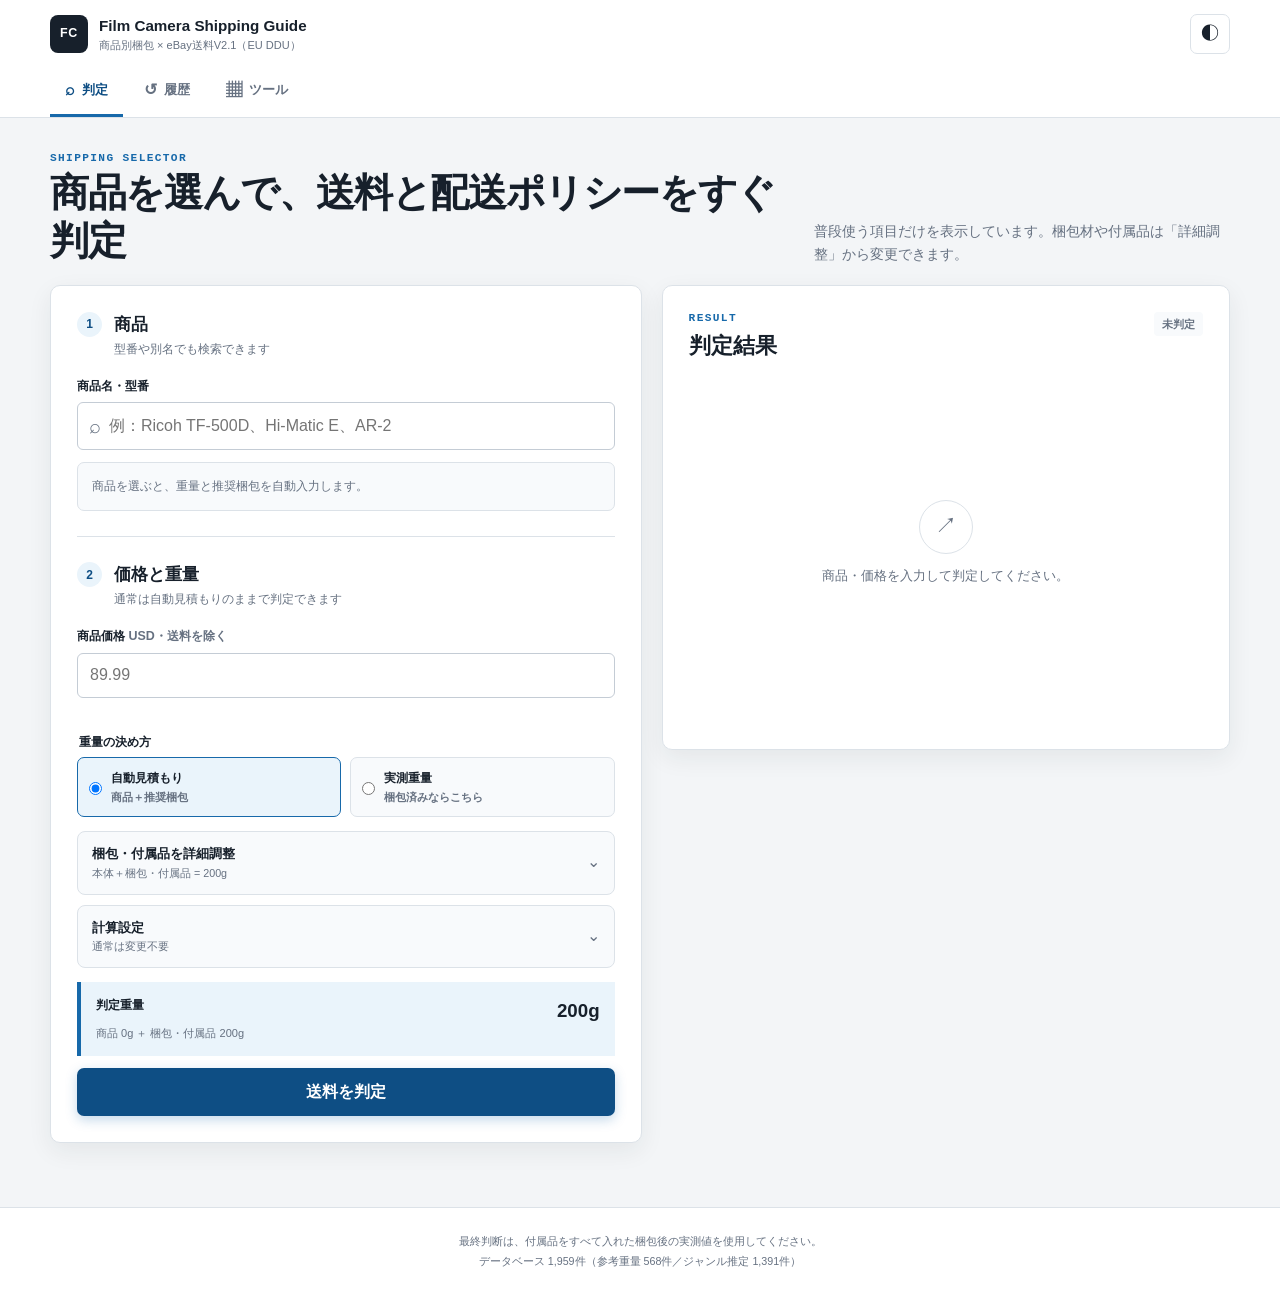
==== index.html @ 711eb126 "historyadded" ====
<!doctype html>
<html lang="ja">
<head>
  <meta charset="utf-8">
  <meta name="viewport" content="width=device-width,initial-scale=1,viewport-fit=cover">
  <meta name="description" content="商品別の梱包資材・付属品重量まで予測するフィルムカメラ重量・eBay配送ポリシー判定ツール">
  <meta name="theme-color" content="#111827">
  <title>Film Camera Shipping Guide V7</title>
  <link rel="stylesheet" href="styles.css">
</head>
<body>
  <header class="site-header">
    <div class="header-inner">
      <a class="brand" href="#judge" aria-label="配送判定へ">
        <span class="brand-mark" aria-hidden="true">FC</span>
        <span><strong>Film Camera Shipping Guide</strong><small>商品別梱包 × eBay送料V2.1（EU DDU）</small></span>
      </a>
      <button id="themeToggle" class="icon-button" type="button" aria-label="表示テーマを切り替える">◐</button>
    </div>
    <nav class="main-nav" aria-label="メインメニュー">
      <button class="nav-button is-active" data-view="judge" type="button"><span aria-hidden="true">⌕</span><b>判定</b></button>
      <button class="nav-button" data-view="history" type="button"><span aria-hidden="true">↺</span><b>履歴</b><em id="navHistoryCount" hidden>0</em></button>
      <button class="nav-button" data-view="tools" type="button"><span aria-hidden="true">▦</span><b>ツール</b></button>
    </nav>
  </header>

  <main class="page-shell">
    <section id="view-judge" class="view is-active" data-view-panel="judge">
      <div class="page-heading judge-heading">
        <div><p class="eyebrow">SHIPPING SELECTOR</p><h1>商品を選んで、送料と配送ポリシーをすぐ判定</h1></div>
        <p>普段使う項目だけを表示しています。梱包材や付属品は「詳細調整」から変更できます。</p>
      </div>

      <div class="judge-layout">
        <form id="judgeForm" class="panel form-panel" novalidate>
          <div class="section-title"><span>1</span><div><h2>商品</h2><p>型番や別名でも検索できます</p></div></div>
          <div class="search-combobox" id="judgeSearchBox">
            <label for="productSearch">商品名・型番</label>
            <div class="search-input-wrap"><span aria-hidden="true">⌕</span><input id="productSearch" type="search" autocomplete="off" placeholder="例：Ricoh TF-500D、Hi-Matic E、AR-2"></div>
            <div id="searchSuggestions" class="suggestions" role="listbox" hidden></div>
          </div>
          <div id="selectedItemCard" class="selected-item empty-state-small">商品を選ぶと、重量と推奨梱包を自動入力します。</div>

          <div class="section-divider"></div>
          <div class="section-title"><span>2</span><div><h2>価格と重量</h2><p>通常は自動見積もりのままで判定できます</p></div></div>
          <div class="field price-field"><label for="priceUsd">商品価格 <span>USD・送料を除く</span></label><input id="priceUsd" type="number" inputmode="decimal" min="0.01" step="0.01" placeholder="89.99"><small id="priceError" class="field-error"></small></div>

          <fieldset class="weight-mode compact-mode">
            <legend>重量の決め方</legend>
            <label class="radio-card"><input type="radio" name="weightMode" value="estimate" checked><span><strong>自動見積もり</strong><small>商品＋推奨梱包</small></span></label>
            <label class="radio-card"><input type="radio" name="weightMode" value="measured"><span><strong>実測重量</strong><small>梱包済みならこちら</small></span></label>
          </fieldset>

          <div id="estimateControls">
            <details id="packingDetails" class="disclosure">
              <summary><span><b>梱包・付属品を詳細調整</b><small id="packingSummaryText">商品ごとの推奨値を使用</small></span><i aria-hidden="true">⌄</i></summary>
              <div class="disclosure-body">
                <div class="field-grid">
                  <div class="field"><label for="baseWeight">本体・商品重量 <span>g</span></label><input id="baseWeight" type="number" inputmode="decimal" min="0" step="1" placeholder="商品選択で自動入力"><small id="baseWeightHelp">手動修正できます</small></div>
                  <div class="field"><label for="packingProfile">梱包方法</label><select id="packingProfile"><option value="custom">手動設定</option></select><small>商品ごとの梱包方法を自動選択</small></div>
                  <div class="field"><label for="packingWeight">梱包材の加算 <span>g</span></label><input id="packingWeight" type="number" inputmode="decimal" min="0" step="1" value="200"><small id="packingHelp">箱・緩衝材・袋など</small></div>
                  <div id="packingBreakdown" class="packing-breakdown"><span>梱包内訳</span><p>商品を選ぶと資材ごとの予測を表示します。</p></div>
                </div>
                <div class="extras-block">
                  <div class="subheading"><div><h3>付属品</h3><p>付属する物だけ選択。重量も修正できます。</p></div><button id="clearExtras" class="text-button" type="button">選択解除</button></div>
                  <div id="extraPresets" class="accessory-list"></div>
                  <div class="field compact-field"><label for="customExtra">その他の追加重量 <span>g</span></label><input id="customExtra" type="number" inputmode="decimal" min="0" step="1" value="0"></div>
                </div>
              </div>
            </details>
          </div>

          <div id="measuredControls" class="field measured-card" hidden><label for="measuredWeight">梱包後の実測重量 <span>g</span></label><input id="measuredWeight" type="number" inputmode="decimal" min="0.1" step="0.1" placeholder="例：742"><small>付属品をすべて入れ、箱を閉じた状態で計量</small></div>

          <details class="disclosure settings-disclosure">
            <summary><span><b>計算設定</b><small>通常は変更不要</small></span><i aria-hidden="true">⌄</i></summary>
            <div class="disclosure-body"><div class="field"><label for="exchangeRate">ドル円レート <span>円/USD</span></label><input id="exchangeRate" type="number" inputmode="decimal" min="1" step="0.01" value="150"><small>端末に保存。米国送料は手数料15%・梱包余裕200円で計算</small></div></div>
          </details>

          <div class="judge-action-area">
            <div class="weight-summary"><span>判定重量</span><strong id="calculatedWeight">—</strong><small id="weightSummaryNote">商品を選択してください</small></div>
            <button id="judgeButton" class="primary-button" type="submit">送料を判定</button>
          </div>
        </form>

        <aside class="panel result-panel" id="resultPanel" aria-live="polite">
          <div class="result-header"><div><p class="eyebrow">RESULT</p><h2>判定結果</h2></div><span id="resultStatus" class="status neutral">未判定</span></div>
          <div id="resultEmpty" class="result-empty">
            <div class="empty-icon">↗</div><p>商品・価格を入力して判定してください。</p>
            <div id="recentResultHistory" class="recent-result-history" hidden></div>
          </div>
          <div id="resultContent" hidden>
            <div class="result-primary-grid">
              <div class="policy-block"><small>配送ポリシー</small><div class="policy-copy-row"><code id="policyName"></code><button id="copyPolicy" type="button">コピー</button></div></div>
              <div class="override-block"><small>米国送料の上書き額</small><div class="policy-copy-row"><code id="usOverride"></code><button id="copyUsOverride" type="button">コピー</button></div></div>
            </div>
            <div class="result-save-row"><span id="historySaveState">判定すると履歴へ自動保存されます</span><button type="button" data-open-view="history">履歴を見る</button></div>
            <div id="resultWarning" class="warning-box" hidden></div>
            <div id="resultManual" class="manual-box" hidden></div>
            <details class="disclosure result-disclosure">
              <summary><span><b>地域別送料・計算の詳細</b><small>国際送料一覧と判定条件</small></span><i aria-hidden="true">⌄</i></summary>
              <div class="disclosure-body">
                <dl class="result-facts">
                  <div><dt>商品</dt><dd id="resultProduct"></dd></div>
                  <div><dt>判定重量</dt><dd id="resultWeight"></dd></div>
                  <div><dt>重量区分</dt><dd id="resultWeightTier"></dd></div>
                  <div><dt>商品価格</dt><dd id="resultPrice"></dd></div>
                  <div><dt>CPaSS請求区分</dt><dd id="resultPriceTier"></dd></div>
                  <div><dt>国際送料一覧</dt><dd id="resultRateTable"></dd></div>
                </dl>
                <section class="shipping-section"><div class="subheading"><h3>購入者に表示される送料</h3><span id="rateCaption"></span></div><div id="shippingCards" class="shipping-cards"></div><p class="micro-note">米国は出品ごとの上書き額。EUは日本郵便 国際エアパケット・DDUです。</p></section>
              </div>
            </details>
          </div>
        </aside>
      </div>
    </section>

    <section id="view-history" class="view" data-view-panel="history" hidden>
      <div class="page-heading compact"><div><p class="eyebrow">HISTORY</p><h1>判定履歴</h1></div><p>判定結果はこの端末に自動保存されます。過去の条件をそのまま呼び戻せます。</p></div>
      <div class="history-toolbar panel">
        <div class="history-search"><label for="historySearch">履歴を検索</label><input id="historySearch" type="search" placeholder="商品名・ポリシー名"></div>
        <div class="history-meta"><strong id="historyCount">0件</strong><span>最大100件を保存</span></div>
      </div>
      <div id="historyList" class="history-list"></div>
      <div id="historyEmpty" class="panel history-empty"><span>↺</span><h2>履歴はまだありません</h2><p>配送判定を行うと自動的に保存されます。</p><button type="button" data-open-view="judge">最初の判定をする</button></div>
      <details class="panel history-management disclosure">
        <summary><span><b>履歴データの管理</b><small>書き出し・読み込み・全削除</small></span><i aria-hidden="true">⌄</i></summary>
        <div class="disclosure-body history-management-actions">
          <button id="exportHistory" type="button">JSONを書き出す</button>
          <label class="file-button">JSONを読み込む<input id="importHistory" type="file" accept="application/json"></label>
          <button id="clearHistory" class="danger-button" type="button">履歴をすべて削除</button>
        </div>
      </details>
    </section>

    <section id="view-tools" class="view" data-view-panel="tools" hidden>
      <div class="page-heading compact"><div><p class="eyebrow">TOOLS</p><h1>必要なときだけ使う補助ツール</h1></div><p>データベースや実測登録は、日常の判定画面から分けました。</p></div>
      <div class="tool-grid">
        <button type="button" class="tool-card panel" data-open-view="database"><span aria-hidden="true">⌕</span><div><h2>重量データベース</h2><p>機種を一覧で検索し、重量・梱包情報を確認</p></div><i>→</i></button>
        <button type="button" class="tool-card panel" data-open-view="genres"><span aria-hidden="true">≈</span><div><h2>ジャンルから予測</h2><p>未登録機種を似た種類の重量分布から推定</p></div><i>→</i></button>
        <button type="button" class="tool-card panel" data-open-view="data"><span aria-hidden="true">＋</span><div><h2>実測データ</h2><p>本体重量・梱包後重量を端末に保存</p></div><i>→</i></button>
      </div>
      <details class="panel dataset-disclosure disclosure">
        <summary><span><b>収録データの概要</b><small>データ件数と品質</small></span><i aria-hidden="true">⌄</i></summary>
        <div class="disclosure-body"><section class="summary-strip" id="datasetSummary"></section></div>
      </details>
    </section>

    <section id="view-database" class="view" data-view-panel="database" hidden>
      <div class="subview-bar"><button type="button" data-open-view="tools">← ツールへ戻る</button></div>
      <div class="page-heading compact"><div><p class="eyebrow">DATABASE</p><h1>フィルムカメラ重量データベース</h1></div><p>公称・参考重量と、同ジャンルの推定範囲を区別して収録しています。</p></div>
      <div class="toolbar panel">
        <div class="db-search"><label for="dbSearch">検索</label><input id="dbSearch" type="search" placeholder="メーカー、機種名、型番、別名"></div>
        <div class="filter-grid">
          <label>種類<select id="kindFilter"><option value="">すべて</option><option value="camera">カメラ</option><option value="lens">レンズ</option><option value="accessory">アクセサリー</option></select></label>
          <label>メーカー<select id="brandFilter"><option value="">すべて</option></select></label>
          <label>ジャンル<select id="genreFilter"><option value="">すべて</option></select></label>
          <label>マウント<select id="mountFilter"><option value="">すべて</option></select></label>
          <label>重量データ<select id="qualityFilter"><option value="">すべて</option><option value="reference">参考重量あり</option><option value="genre-estimate">ジャンル推定</option><option value="local">端末の実測値</option></select></label>
          <label>並び順<select id="sortFilter"><option value="relevance">関連度</option><option value="name">名称</option><option value="weightAsc">重量が軽い順</option><option value="weightDesc">重量が重い順</option><option value="yearDesc">発売年が新しい順</option></select></label>
        </div>
      </div>
      <section id="coveragePanel" class="coverage-panel panel"></section>
      <div class="database-meta"><p id="dbCount"></p><div class="view-switch"><button class="is-active" data-db-view="cards" type="button">カード</button><button data-db-view="table" type="button">表</button></div></div>
      <div id="dbCards" class="item-grid"></div>
      <div id="dbTableWrap" class="table-wrap" hidden><table><thead><tr><th>商品</th><th>ジャンル</th><th>形式</th><th>マウント</th><th>重量</th><th>品質</th><th>発売年</th></tr></thead><tbody id="dbTableBody"></tbody></table></div>
      <div class="pagination"><button id="prevPage" type="button">前へ</button><span id="pageInfo"></span><button id="nextPage" type="button">次へ</button></div>
    </section>


    <section id="view-genres" class="view" data-view-panel="genres" hidden>
      <div class="subview-bar"><button type="button" data-open-view="tools">← ツールへ戻る</button></div>
      <div class="page-heading compact"><div><p class="eyebrow">GENRE ESTIMATOR</p><h1>ジャンル別の重さから未登録品を予測</h1></div><p>同じジャンル内の既知機種を比較し、未登録カメラの安全な重量帯を判断できます。</p></div>
      <div class="genre-estimator panel">
        <div class="genre-inputs">
          <label for="unknownProductName">未登録の商品名</label><input id="unknownProductName" type="text" placeholder="例：メーカー不明の90年代AFコンパクト">
          <label for="genreEstimateSelect">近いジャンルを選択</label><select id="genreEstimateSelect"></select>
          <button id="useGenreEstimate" class="primary-button" type="button">この推定を配送判定に使う</button>
        </div>
        <div><div id="genreEstimateResult" class="genre-estimate-result"></div><div id="genreReferenceExamples" class="genre-reference-examples"></div></div>
      </div>
      <div id="genreGrid" class="genre-grid"></div>
    </section>


    <section id="view-data" class="view" data-view-panel="data" hidden>
      <div class="subview-bar"><button type="button" data-open-view="tools">← ツールへ戻る</button></div>
      <div class="page-heading compact"><div><p class="eyebrow">LOCAL MEASUREMENTS</p><h1>自分の実測データを蓄積</h1></div><p>同じ商品を再出品するときは、過去の梱包実測値を最優先で呼び出せます。データは端末内だけに保存されます。</p></div>
      <div class="data-layout">
        <form id="localForm" class="panel">
          <h2>実測値を登録</h2>
          <div class="field"><label for="localProductSearch">商品名</label><input id="localProductSearch" type="search" placeholder="登録済み商品を検索、または新しい商品名"></div>
          <div id="localSuggestions" class="suggestions inline" hidden></div>
          <div class="field-grid">
            <div class="field"><label for="localBareWeight">本体・商品重量 <span>g</span></label><input id="localBareWeight" type="number" min="0" step="0.1" placeholder="任意"></div>
            <div class="field"><label for="localPackedWeight">梱包後重量 <span>g</span></label><input id="localPackedWeight" type="number" min="0" step="0.1" placeholder="任意"></div>
          </div>
          <div class="field"><label for="localGenre">ジャンル</label><select id="localGenre"></select></div>
          <div id="localDerivedPacking" class="derived-packing">本体重量と梱包後重量を入力すると、梱包材重量を自動計算します。</div>
          <div class="field"><label for="localNote">メモ</label><textarea id="localNote" rows="3" placeholder="元箱あり、レンズキャップ込み、箱サイズなど"></textarea></div>
          <button class="primary-button" type="submit">この端末に保存</button>
        </form>
        <div class="panel">
          <div class="subheading"><div><h2>保存済みデータ</h2><p id="localCount"></p></div><div class="button-row"><button id="exportLocal" type="button">書き出す</button><label class="file-button">読み込む<input id="importLocal" type="file" accept="application/json"></label></div></div>
          <div id="localList" class="local-list"></div>
        </div>
      </div>
      <section class="panel source-panel"><h2>データの見方と出典</h2><div id="sourceList"></div><div class="quality-legend"><p><b>B 参考重量</b>：公開仕様として一般的に掲載される代表値。構成違いに注意。</p><p><b>D ジャンル推定</b>：同ジャンルの参考重量分布から算出。実測前の仮判定用。</p><p><b>実測</b>：この端末に保存した値。梱包条件が同じなら最優先。</p></div></section>
    </section>

  </main>

  <dialog id="itemDialog" class="item-dialog"><button id="closeDialog" class="dialog-close" type="button" aria-label="閉じる">×</button><div id="dialogContent"></div></dialog>
  <div id="toast" class="toast" role="status" hidden></div>
  <footer class="site-footer"><p>最終判断は、付属品をすべて入れた梱包後の実測値を使用してください。</p><p id="footerMeta"></p></footer>
  <script src="data/database.js"></script>
  <script src="app.js"></script>
</body>
</html>
---- styles.css ----
:root{
  color-scheme:light;
  --bg:#f3f5f7;--surface:#fff;--surface-2:#f8fafc;--text:#17202b;--muted:#667181;
  --line:#dce2e8;--line-strong:#c4ccd5;--accent:#1769aa;--accent-strong:#0e4e84;--accent-soft:#eaf4fb;
  --good:#197048;--good-soft:#eaf7f0;--warn:#9a5a04;--warn-soft:#fff7e7;--danger:#a33a36;--danger-soft:#fff0ef;
  --shadow:0 8px 24px rgba(28,38,49,.07);--radius:10px;--radius-sm:6px;--page:1180px;
}
:root[data-theme="dark"]{
  color-scheme:dark;--bg:#11161d;--surface:#181f28;--surface-2:#202832;--text:#edf2f7;--muted:#a4afbc;
  --line:#303a46;--line-strong:#46515e;--accent:#67b7ee;--accent-strong:#98d2f6;--accent-soft:#17344a;
  --good:#6fd2a0;--good-soft:#16372b;--warn:#efb45d;--warn-soft:#3a2c14;--danger:#ef8f89;--danger-soft:#3b2221;
  --shadow:0 10px 28px rgba(0,0,0,.22)
}
*{box-sizing:border-box}html{scroll-behavior:smooth}body{margin:0;background:var(--bg);color:var(--text);font-family:-apple-system,BlinkMacSystemFont,"Segoe UI","Noto Sans JP",sans-serif;line-height:1.55}button,input,select,textarea{font:inherit;color:inherit}button{cursor:pointer}a{color:inherit}.site-header{position:sticky;top:0;z-index:30;background:color-mix(in srgb,var(--surface) 94%,transparent);border-bottom:1px solid var(--line);backdrop-filter:blur(14px)}.header-inner{width:min(calc(100% - 32px),var(--page));height:68px;margin:auto;display:flex;align-items:center;justify-content:space-between}.brand{display:flex;align-items:center;gap:11px;text-decoration:none}.brand-mark{display:grid;place-items:center;width:38px;height:38px;border-radius:8px;background:var(--text);color:var(--surface);font-weight:850;font-size:.78rem;letter-spacing:.05em}.brand strong,.brand small{display:block}.brand strong{font-size:.95rem}.brand small{color:var(--muted);font-size:.69rem}.icon-button{width:40px;height:40px;border:1px solid var(--line);border-radius:7px;background:var(--surface);font-size:1.1rem}.main-nav{width:min(calc(100% - 32px),var(--page));margin:auto;display:flex;gap:6px;overflow-x:auto;scrollbar-width:none}.main-nav::-webkit-scrollbar{display:none}.nav-button{position:relative;display:flex;align-items:center;gap:7px;flex:0 0 auto;padding:10px 15px 11px;border:0;border-bottom:3px solid transparent;background:transparent;color:var(--muted);font-size:.82rem;font-weight:700}.nav-button span{font-size:1rem}.nav-button b{font:inherit}.nav-button em{display:grid;place-items:center;min-width:18px;height:18px;padding:0 4px;border-radius:9px;background:var(--accent);color:#fff;font-style:normal;font-size:.6rem}.nav-button.is-active{color:var(--accent-strong);border-bottom-color:var(--accent)}.page-shell{width:min(calc(100% - 32px),var(--page));margin:auto;padding:34px 0 64px}.view[hidden]{display:none}.page-heading{display:grid;grid-template-columns:minmax(0,1.4fr) minmax(280px,.8fr);gap:36px;align-items:end;margin-bottom:26px}.page-heading.compact{margin-bottom:22px}.page-heading h1{margin:4px 0 0;font-size:clamp(1.65rem,4vw,2.45rem);line-height:1.22;letter-spacing:-.035em}.page-heading>p{margin:0;color:var(--muted);font-size:.9rem}.eyebrow{margin:0;color:var(--accent);font:800 .7rem/1.2 ui-monospace,SFMono-Regular,Menlo,monospace;letter-spacing:.12em}.panel{background:var(--surface);border:1px solid var(--line);border-radius:var(--radius);box-shadow:var(--shadow)}.judge-layout{display:grid;grid-template-columns:minmax(0,1.02fr) minmax(390px,.98fr);gap:20px;align-items:start}.form-panel,.result-panel{padding:26px}.result-panel{position:sticky;top:126px;min-height:0}.section-title{display:flex;gap:12px;align-items:flex-start;margin-bottom:18px}.section-title>span{display:grid;place-items:center;flex:0 0 25px;height:25px;border-radius:50%;background:var(--accent-soft);color:var(--accent-strong);font-weight:850;font-size:.75rem}.section-title h2,.subheading h2,.source-panel h2{margin:0;font-size:1.05rem}.section-title p,.subheading p{margin:2px 0 0;color:var(--muted);font-size:.76rem}.section-divider{height:1px;margin:25px 0;background:var(--line)}label,legend{font-size:.78rem;font-weight:750}.field{display:grid;gap:6px;align-content:start}.field label span{color:var(--muted);font-weight:600}.field small{min-height:1.2em;color:var(--muted);font-size:.69rem}.field-error{color:var(--danger)!important}.field-grid{display:grid;grid-template-columns:1fr 1fr;gap:14px}.field input,.field select,.field textarea,.db-search input,.filter-grid select,.genre-estimator select,.search-input-wrap{width:100%;border:1px solid var(--line-strong);border-radius:var(--radius-sm);background:var(--surface);transition:border-color .15s,box-shadow .15s}.field input,.field select,.db-search input,.filter-grid select,.genre-estimator select{height:45px;padding:0 12px}.field textarea{padding:10px 12px;resize:vertical}.field input:focus,.field select:focus,.field textarea:focus,.db-search input:focus,.filter-grid select:focus,.genre-estimator select:focus,.search-input-wrap:focus-within{outline:0;border-color:var(--accent);box-shadow:0 0 0 3px color-mix(in srgb,var(--accent) 18%,transparent)}.search-combobox{position:relative;display:grid;gap:6px}.search-input-wrap{display:flex;align-items:center;padding:0 11px}.search-input-wrap span{color:var(--muted);font-size:1.25rem}.search-input-wrap input{width:100%;height:46px;padding:0 8px;border:0;outline:0;background:transparent}.suggestions{position:absolute;top:76px;left:0;right:0;z-index:20;max-height:360px;overflow:auto;border:1px solid var(--line-strong);border-radius:7px;background:var(--surface);box-shadow:0 14px 32px rgba(0,0,0,.15)}.suggestions.inline{position:relative;top:auto;margin:-8px 0 12px}.suggestion{display:grid;grid-template-columns:1fr auto;gap:10px;width:100%;padding:11px 12px;border:0;border-bottom:1px solid var(--line);background:transparent;text-align:left}.suggestion:last-child{border-bottom:0}.suggestion:hover,.suggestion[aria-selected="true"]{background:var(--accent-soft)}.suggestion strong,.suggestion small{display:block}.suggestion small{color:var(--muted);font-size:.68rem}.suggestion-weight{text-align:right;font-size:.75rem;font-weight:800}.selected-item{margin-top:12px;padding:14px;border:1px solid var(--line);border-radius:7px;background:var(--surface-2)}.empty-state-small{color:var(--muted);font-size:.78rem}.selected-title{display:flex;justify-content:space-between;gap:12px;align-items:flex-start}.selected-title h3{margin:0;font-size:.96rem}.selected-title button{border:0;background:transparent;color:var(--muted);font-size:.75rem}.selected-meta{display:flex;flex-wrap:wrap;gap:6px;margin-top:8px}.tag,.quality-badge{display:inline-flex;align-items:center;min-height:23px;padding:2px 7px;border:1px solid var(--line);border-radius:4px;background:var(--surface);color:var(--muted);font-size:.66rem;font-weight:700}.quality-badge.reference{border-color:color-mix(in srgb,var(--good) 38%,var(--line));color:var(--good);background:var(--good-soft)}.quality-badge.estimate{border-color:color-mix(in srgb,var(--warn) 38%,var(--line));color:var(--warn);background:var(--warn-soft)}.quality-badge.local{border-color:color-mix(in srgb,var(--accent) 38%,var(--line));color:var(--accent-strong);background:var(--accent-soft)}.selected-weight{display:grid;grid-template-columns:1fr 1fr;gap:12px;margin-top:13px;padding-top:12px;border-top:1px solid var(--line)}.selected-weight span{display:block;color:var(--muted);font-size:.67rem}.selected-weight strong{font-size:.95rem}.weight-mode{display:grid;grid-template-columns:1fr 1fr;gap:9px;margin:18px 0;padding:0;border:0}.weight-mode legend{grid-column:1/-1;margin-bottom:5px}.radio-card{display:flex;gap:9px;padding:11px;border:1px solid var(--line);border-radius:7px;background:var(--surface-2);cursor:pointer}.radio-card:has(input:checked){border-color:var(--accent);background:var(--accent-soft)}.radio-card input{margin:3px 0 0}.radio-card strong,.radio-card small{display:block}.radio-card small{color:var(--muted);font-size:.67rem}.extras-block{margin-top:15px;padding:14px;border:1px solid var(--line);border-radius:7px;background:var(--surface-2)}.subheading{display:flex;align-items:center;justify-content:space-between;gap:12px;margin-bottom:11px}.subheading h3{margin:0;font-size:.88rem}.subheading span{color:var(--muted);font-size:.69rem}.text-button{padding:3px 0;border:0;background:transparent;color:var(--accent-strong);font-size:.7rem;font-weight:700}.chip-grid{display:flex;flex-wrap:wrap;gap:7px}.extra-chip{display:inline-flex;gap:6px;align-items:center;padding:7px 9px;border:1px solid var(--line-strong);border-radius:5px;background:var(--surface);font-size:.7rem}.extra-chip.is-active{color:var(--accent-strong);border-color:var(--accent);background:var(--accent-soft)}.compact-field{grid-template-columns:1fr 115px;align-items:center;margin-top:12px}.weight-summary{display:grid;grid-template-columns:1fr auto;gap:0 12px;margin:18px 0;padding:14px 15px;border-left:4px solid var(--accent);background:var(--accent-soft)}.weight-summary span{font-size:.76rem;font-weight:750}.weight-summary strong{font-size:1.17rem}.weight-summary small{grid-column:1/-1;color:var(--muted);font-size:.69rem}.primary-button{width:100%;min-height:48px;border:0;border-radius:7px;background:var(--accent-strong);color:#fff;font-weight:800;box-shadow:0 4px 12px color-mix(in srgb,var(--accent) 25%,transparent)}.primary-button:hover{filter:brightness(1.06)}.result-header{display:flex;justify-content:space-between;align-items:flex-start}.result-header h2{margin:4px 0 0;font-size:1.35rem}.status{padding:4px 8px;border-radius:4px;font-size:.66rem;font-weight:800}.status.neutral{background:var(--surface-2);color:var(--muted)}.status.ready{background:var(--good-soft);color:var(--good)}.status.manual{background:var(--warn-soft);color:var(--warn)}.result-empty{min-height:360px;display:grid;place-content:center;text-align:center;color:var(--muted)}.empty-icon{display:grid;place-items:center;width:54px;height:54px;margin:0 auto 12px;border:1px solid var(--line);border-radius:50%;font-size:1.4rem}.result-empty p{max-width:260px;margin:0;font-size:.82rem}.policy-block,.override-block{margin-top:24px;padding:17px;border:1px solid color-mix(in srgb,var(--accent) 35%,var(--line));border-radius:7px;background:var(--accent-soft)}.policy-block>small,.override-block>small{color:var(--muted);font-size:.68rem}.override-block{margin-top:10px;border-color:color-mix(in srgb,var(--good) 38%,var(--line));background:var(--good-soft)}.override-block .policy-copy-row code{color:var(--good)}.override-block p{margin:8px 0 0;color:var(--muted);font-size:.67rem}.policy-copy-row{display:grid;grid-template-columns:1fr auto;gap:10px;align-items:center;margin-top:5px}.policy-copy-row code{font:850 clamp(1.05rem,3vw,1.45rem)/1.2 ui-monospace,SFMono-Regular,Menlo,monospace;color:var(--accent-strong);word-break:break-all}.policy-copy-row button,.button-row button,.file-button,.pagination button,.view-switch button{min-height:34px;padding:0 10px;border:1px solid var(--line-strong);border-radius:5px;background:var(--surface);font-size:.7rem;font-weight:750}.result-facts{margin:18px 0}.result-facts>div{display:grid;grid-template-columns:125px 1fr;gap:12px;padding:9px 0;border-bottom:1px solid var(--line)}.result-facts dt{color:var(--muted);font-size:.72rem}.result-facts dd{margin:0;text-align:right;font-size:.78rem;font-weight:750}.shipping-section{margin-top:22px}.shipping-cards{display:grid;grid-template-columns:1fr 1fr;gap:8px}.shipping-card{padding:12px;border:1px solid var(--line);border-radius:6px;background:var(--surface-2)}.shipping-card.primary{border-color:color-mix(in srgb,var(--accent) 42%,var(--line));background:var(--accent-soft)}.shipping-card span,.shipping-card strong,.shipping-card small{display:block}.shipping-card span{color:var(--muted);font-size:.67rem}.shipping-card strong{margin:2px 0;font-size:1rem}.shipping-card small{color:var(--muted);font-size:.65rem}.micro-note{color:var(--muted);font-size:.66rem}.warning-box,.manual-box{margin-top:14px;padding:12px;border-radius:6px;font-size:.73rem}.warning-box{border:1px solid color-mix(in srgb,var(--warn) 38%,var(--line));background:var(--warn-soft);color:var(--warn)}.manual-box{border:1px solid color-mix(in srgb,var(--danger) 38%,var(--line));background:var(--danger-soft);color:var(--danger)}.summary-strip{display:grid;grid-template-columns:repeat(4,1fr);margin-top:20px;border:1px solid var(--line);border-radius:8px;background:var(--surface)}.summary-stat{padding:15px 18px;border-right:1px solid var(--line)}.summary-stat:last-child{border-right:0}.summary-stat strong,.summary-stat span{display:block}.summary-stat strong{font-size:1.1rem}.summary-stat span{color:var(--muted);font-size:.68rem}.toolbar{padding:18px}.db-search{display:grid;grid-template-columns:70px 1fr;gap:10px;align-items:center}.filter-grid{display:grid;grid-template-columns:repeat(5,1fr);gap:10px;margin-top:12px}.filter-grid label{display:grid;gap:4px;color:var(--muted);font-size:.67rem}.database-meta{display:flex;align-items:center;justify-content:space-between;margin:18px 0 10px}.database-meta p{margin:0;color:var(--muted);font-size:.78rem}.view-switch{display:flex}.view-switch button{border-radius:0}.view-switch button:first-child{border-radius:5px 0 0 5px}.view-switch button:last-child{margin-left:-1px;border-radius:0 5px 5px 0}.view-switch button.is-active{z-index:1;color:var(--accent-strong);border-color:var(--accent);background:var(--accent-soft)}.item-grid{display:grid;grid-template-columns:repeat(3,1fr);gap:12px}.item-card{display:flex;flex-direction:column;min-height:210px;padding:16px;border:1px solid var(--line);border-radius:8px;background:var(--surface);box-shadow:0 3px 10px rgba(25,35,45,.035);cursor:pointer}.item-card:hover{border-color:var(--line-strong);transform:translateY(-1px)}.item-card-header{display:flex;justify-content:space-between;gap:10px}.item-card h3{margin:2px 0 0;font-size:.92rem;line-height:1.35}.item-brand{color:var(--muted);font-size:.66rem;text-transform:uppercase;letter-spacing:.05em}.item-weight{margin:auto 0 8px}.item-weight strong{display:block;font-size:1.2rem}.item-weight small{color:var(--muted);font-size:.67rem}.item-card-footer{display:flex;justify-content:space-between;gap:8px;padding-top:10px;border-top:1px solid var(--line);color:var(--muted);font-size:.67rem}.table-wrap{overflow:auto;border:1px solid var(--line);border-radius:8px;background:var(--surface)}table{width:100%;min-width:850px;border-collapse:collapse;font-size:.76rem}th,td{padding:11px 13px;border-bottom:1px solid var(--line);text-align:left}th{position:sticky;top:0;background:var(--surface-2);color:var(--muted);font-size:.67rem}tbody tr{cursor:pointer}tbody tr:hover{background:var(--accent-soft)}.pagination{display:flex;align-items:center;justify-content:center;gap:14px;margin-top:20px}.pagination span{color:var(--muted);font-size:.75rem}.pagination button:disabled{opacity:.4;cursor:not-allowed}.genre-estimator{display:grid;grid-template-columns:330px 1fr;gap:20px;padding:20px;margin-bottom:18px}.genre-estimator>div:first-child{display:grid;gap:6px;align-content:start}.genre-estimate-result{display:grid;grid-template-columns:repeat(4,1fr);gap:8px}.estimate-stat{padding:12px;border:1px solid var(--line);border-radius:6px;background:var(--surface-2)}.estimate-stat span,.estimate-stat strong{display:block}.estimate-stat span{color:var(--muted);font-size:.66rem}.estimate-stat strong{font-size:1rem}.genre-grid{display:grid;grid-template-columns:repeat(3,1fr);gap:12px}.genre-card{padding:17px;border:1px solid var(--line);border-radius:8px;background:var(--surface);cursor:pointer}.genre-card:hover{border-color:var(--accent)}.genre-card h3{margin:0;font-size:.93rem}.genre-card .genre-count{margin:3px 0 14px;color:var(--muted);font-size:.68rem}.range-bar{position:relative;height:6px;margin:10px 0 8px;border-radius:3px;background:var(--line)}.range-bar span{position:absolute;top:0;height:6px;border-radius:3px;background:var(--accent)}.genre-numbers{display:flex;justify-content:space-between;color:var(--muted);font-size:.65rem}.genre-examples{margin:11px 0 0;color:var(--muted);font-size:.68rem}.data-layout{display:grid;grid-template-columns:minmax(320px,.8fr) minmax(0,1.2fr);gap:18px}.data-layout>.panel,.source-panel{padding:22px}.data-layout h2{margin:0 0 17px;font-size:1.05rem}.button-row{display:flex;gap:7px}.file-button{display:inline-flex;align-items:center}.file-button input{display:none}.local-list{display:grid;gap:8px}.local-entry{display:grid;grid-template-columns:1fr auto;gap:12px;padding:12px;border:1px solid var(--line);border-radius:6px}.local-entry h3{margin:0;font-size:.84rem}.local-entry p{margin:3px 0 0;color:var(--muted);font-size:.69rem}.local-entry button{border:0;background:transparent;color:var(--danger);font-size:.72rem}.source-panel{margin-top:18px}.source-row{padding:12px 0;border-bottom:1px solid var(--line)}.source-row:last-child{border-bottom:0}.source-row strong,.source-row small{display:block}.source-row a{color:var(--accent-strong);text-decoration:none}.source-row small{color:var(--muted);font-size:.7rem}.quality-legend{display:grid;grid-template-columns:repeat(3,1fr);gap:10px;margin-top:16px}.quality-legend p{margin:0;padding:10px;border:1px solid var(--line);border-radius:6px;background:var(--surface-2);font-size:.69rem}.item-dialog{width:min(650px,calc(100% - 28px));max-height:88vh;padding:0;border:1px solid var(--line);border-radius:10px;background:var(--surface);color:var(--text);box-shadow:0 25px 70px rgba(0,0,0,.3)}.item-dialog::backdrop{background:rgba(6,12,18,.55);backdrop-filter:blur(3px)}.dialog-close{position:absolute;right:12px;top:12px;z-index:1;width:34px;height:34px;border:1px solid var(--line);border-radius:50%;background:var(--surface);font-size:1.15rem}.dialog-body{padding:25px}.dialog-body h2{margin:3px 44px 2px 0;font-size:1.4rem}.dialog-body>.item-brand{font-size:.72rem}.dialog-weight{display:grid;grid-template-columns:1fr 1fr;gap:10px;margin:20px 0}.dialog-weight>div{padding:14px;border:1px solid var(--line);border-radius:7px;background:var(--surface-2)}.dialog-weight span,.dialog-weight strong{display:block}.dialog-weight span{color:var(--muted);font-size:.68rem}.dialog-weight strong{font-size:1.15rem}.detail-list{display:grid;grid-template-columns:1fr 1fr;gap:0 20px;margin:0}.detail-list>div{padding:9px 0;border-bottom:1px solid var(--line)}.detail-list dt{color:var(--muted);font-size:.67rem}.detail-list dd{margin:2px 0 0;font-size:.78rem;font-weight:700}.dialog-actions{display:flex;gap:8px;margin-top:20px}.dialog-actions button{flex:1;min-height:43px;border:1px solid var(--line-strong);border-radius:6px;background:var(--surface);font-weight:750}.dialog-actions .use-item{border-color:var(--accent);background:var(--accent-strong);color:#fff}.toast{position:fixed;left:50%;bottom:calc(20px + env(safe-area-inset-bottom));z-index:60;transform:translateX(-50%);padding:9px 13px;border-radius:5px;background:var(--text);color:var(--surface);font-size:.74rem;font-weight:750;box-shadow:var(--shadow)}.site-footer{padding:22px 16px calc(22px + env(safe-area-inset-bottom));border-top:1px solid var(--line);background:var(--surface);color:var(--muted);text-align:center;font-size:.67rem}.site-footer p{margin:3px}.site-footer a{color:var(--accent-strong)}[hidden]{display:none!important}:focus-visible{outline:3px solid color-mix(in srgb,var(--accent) 35%,transparent);outline-offset:2px}
@media(max-width:1000px){.judge-layout{grid-template-columns:1fr}.result-panel{position:static;min-height:500px}.result-empty{min-height:360px}.item-grid,.genre-grid{grid-template-columns:1fr 1fr}.filter-grid{grid-template-columns:repeat(3,1fr)}.summary-strip{grid-template-columns:1fr 1fr}.summary-stat:nth-child(2){border-right:0}.summary-stat:nth-child(-n+2){border-bottom:1px solid var(--line)}.genre-estimator{grid-template-columns:1fr}.data-layout{grid-template-columns:1fr}}
@media(max-width:680px){.header-inner,.main-nav,.page-shell{width:min(calc(100% - 22px),var(--page))}.header-inner{height:62px}.brand small{display:none}.page-shell{padding-top:28px}.page-heading{grid-template-columns:1fr;gap:10px}.page-heading h1{font-size:1.75rem}.judge-layout{gap:12px}.form-panel,.result-panel{padding:18px 15px}.field-grid,.weight-mode,.shipping-cards{grid-template-columns:1fr}.compact-field{grid-template-columns:1fr}.item-grid,.genre-grid{grid-template-columns:1fr}.filter-grid{grid-template-columns:1fr 1fr}.db-search{grid-template-columns:1fr}.genre-estimate-result{grid-template-columns:1fr 1fr}.quality-legend{grid-template-columns:1fr}.selected-weight,.dialog-weight,.detail-list{grid-template-columns:1fr}.result-facts>div{grid-template-columns:100px 1fr}.summary-strip{grid-template-columns:1fr 1fr}.summary-stat{padding:12px}.nav-button{padding-left:10px;padding-right:10px}.item-dialog{max-height:92vh}.dialog-body{padding:20px 16px}.dialog-actions{flex-direction:column}}
@media(prefers-reduced-motion:reduce){*{scroll-behavior:auto!important;transition:none!important}}

/* v2 data coverage, mount and similarity views */
.coverage-panel{margin-top:14px;padding:18px}.coverage-head{display:flex;align-items:flex-start;justify-content:space-between;gap:16px}.coverage-head h2{margin:2px 0 0;font-size:1rem}.coverage-head>p{max-width:580px;margin:0;color:var(--muted);font-size:.7rem;text-align:right}.coverage-bars{display:grid;grid-template-columns:repeat(3,1fr);gap:8px 18px;margin-top:14px}.coverage-row{display:grid;grid-template-columns:78px 1fr 48px;gap:8px;align-items:center;font-size:.66rem}.coverage-row>span{overflow:hidden;text-overflow:ellipsis;white-space:nowrap}.coverage-row>div{height:5px;border-radius:4px;background:var(--line);overflow:hidden}.coverage-row i{display:block;height:100%;background:var(--accent)}.coverage-row small{text-align:right;color:var(--muted)}
.genre-inputs{display:grid;gap:7px;align-content:start}.genre-inputs .primary-button{margin-top:5px}.genre-reference-examples{margin-top:12px}.genre-reference-examples h3,.similar-section h3{margin:0 0 8px;font-size:.78rem}.genre-reference-examples>div,.similar-list{display:grid;grid-template-columns:repeat(2,1fr);gap:6px}.genre-reference-examples button,.similar-list button{display:flex;justify-content:space-between;gap:10px;padding:9px 10px;border:1px solid var(--line);border-radius:5px;background:var(--surface-2);font-size:.68rem;text-align:left}.genre-reference-examples button span,.similar-list button span{overflow:hidden;text-overflow:ellipsis;white-space:nowrap}.genre-reference-examples button strong,.similar-list button strong{white-space:nowrap}.similar-section{margin-top:18px;padding-top:16px;border-top:1px solid var(--line)}
@media(max-width:1000px){.coverage-bars{grid-template-columns:repeat(2,1fr)}.filter-grid{grid-template-columns:repeat(3,1fr)}}
@media(max-width:680px){.coverage-head{display:block}.coverage-head>p{margin-top:6px;text-align:left}.coverage-bars{grid-template-columns:1fr}.genre-reference-examples>div,.similar-list{grid-template-columns:1fr}.filter-grid{grid-template-columns:1fr 1fr}}

.selected-weight.three{grid-template-columns:repeat(3,1fr)}
.packing-breakdown{align-self:stretch;padding:10px 12px;border:1px solid var(--line);border-radius:var(--radius-sm);background:var(--surface-2)}
.packing-breakdown>span{display:block;color:var(--muted);font-size:.68rem;font-weight:750}.packing-breakdown>div{display:flex;flex-wrap:wrap;gap:5px;margin-top:6px}.packing-breakdown b{padding:3px 6px;border:1px solid var(--line);border-radius:4px;background:var(--surface);font-size:.62rem}.packing-breakdown p{margin:7px 0 0;color:var(--muted);font-size:.64rem}
.accessory-list{display:grid;gap:7px}.accessory-row{display:grid;grid-template-columns:auto 1fr auto;gap:9px;align-items:center;padding:9px 10px;border:1px solid var(--line);border-radius:6px;background:var(--surface);cursor:pointer}.accessory-row:has(input[type=checkbox]:checked){border-color:var(--accent);background:var(--accent-soft)}.accessory-copy strong,.accessory-copy small{display:block}.accessory-copy strong{font-size:.74rem}.accessory-copy small{color:var(--muted);font-size:.62rem}.accessory-weight{display:flex;align-items:center;gap:4px}.accessory-weight input{width:62px;height:33px;padding:0 7px;border:1px solid var(--line-strong);border-radius:5px;background:var(--surface);text-align:right;font-size:.72rem}.accessory-weight b{color:var(--muted);font-size:.65rem}
.derived-packing{margin:-3px 0 12px;padding:9px 10px;border:1px solid var(--line);border-radius:6px;background:var(--surface-2);color:var(--muted);font-size:.7rem}.derived-packing.ready{border-color:color-mix(in srgb,var(--good) 38%,var(--line));background:var(--good-soft);color:var(--good);font-weight:750}
@media(max-width:680px){.selected-weight.three{grid-template-columns:1fr}.accessory-row{grid-template-columns:auto 1fr}.accessory-weight{grid-column:2;justify-content:flex-end}.packing-breakdown{min-height:0}}

/* V7: progressive disclosure, history and tool hub */
.judge-heading{margin-bottom:20px}.price-field{margin-bottom:16px}.compact-mode{margin:0 0 14px}.disclosure{border:1px solid var(--line);border-radius:8px;background:var(--surface-2);overflow:hidden}.disclosure+ .disclosure{margin-top:10px}.disclosure summary{display:flex;align-items:center;justify-content:space-between;gap:14px;min-height:54px;padding:12px 14px;cursor:pointer;list-style:none}.disclosure summary::-webkit-details-marker{display:none}.disclosure summary span{display:grid;gap:1px;text-align:left}.disclosure summary b{font-size:.8rem}.disclosure summary small{color:var(--muted);font-size:.67rem}.disclosure summary i{font-style:normal;color:var(--muted);transition:transform .18s}.disclosure[open] summary i{transform:rotate(180deg)}.disclosure[open] summary{border-bottom:1px solid var(--line);background:var(--surface)}.disclosure-body{padding:15px}.settings-disclosure{margin-top:10px}.measured-card{margin:8px 0 12px;padding:14px;border:1px solid var(--line);border-radius:8px;background:var(--surface-2)}.judge-action-area{margin-top:14px}.judge-action-area .weight-summary{margin:0 0 12px}.result-primary-grid{display:grid;gap:10px;margin-top:20px}.result-primary-grid .policy-block,.result-primary-grid .override-block{margin:0}.result-save-row{display:flex;align-items:center;justify-content:space-between;gap:12px;margin:10px 0 0;padding:8px 2px;color:var(--muted);font-size:.68rem}.result-save-row button{border:0;background:transparent;color:var(--accent-strong);font-weight:750}.result-disclosure{margin-top:14px;background:var(--surface)}.result-disclosure .shipping-section{margin-top:16px}.recent-result-history{display:grid;gap:7px;width:min(340px,100%);margin:20px auto 0;padding-top:14px;border-top:1px solid var(--line);text-align:left}.recent-result-history>span{color:var(--muted);font-size:.68rem;font-weight:750}.recent-history-item{display:grid;grid-template-columns:1fr auto;gap:1px 10px;padding:9px 10px;border:1px solid var(--line);border-radius:6px;background:var(--surface);text-align:left}.recent-history-item span{overflow:hidden;text-overflow:ellipsis;white-space:nowrap;font-size:.72rem}.recent-history-item b{grid-row:1/3;grid-column:2;font-size:.67rem;color:var(--accent-strong)}.recent-history-item small{color:var(--muted);font-size:.63rem}.recent-history-all{padding:5px;border:0;background:transparent;color:var(--accent-strong);font-size:.68rem;font-weight:750}.history-toolbar{display:grid;grid-template-columns:1fr auto;gap:18px;align-items:end;padding:18px;margin-bottom:14px}.history-search{display:grid;gap:6px}.history-search label{font-size:.72rem}.history-search input{height:44px;padding:0 12px;border:1px solid var(--line-strong);border-radius:6px;background:var(--surface)}.history-meta{text-align:right}.history-meta strong,.history-meta span{display:block}.history-meta strong{font-size:1rem}.history-meta span{color:var(--muted);font-size:.65rem}.history-list{display:grid;gap:12px}.history-card{display:grid;grid-template-columns:1fr auto;overflow:hidden}.history-card-main{padding:17px}.history-card-title{display:flex;justify-content:space-between;gap:12px}.history-card-title span{color:var(--muted);font-size:.65rem}.history-card-title h2{margin:2px 0 0;font-size:.98rem}.history-delete{width:30px;height:30px;border:0;background:transparent;color:var(--muted);font-size:1.1rem}.history-key-values{display:grid;grid-template-columns:repeat(4,minmax(0,1fr));gap:8px;margin-top:13px}.history-key-values>div{padding:9px;border:1px solid var(--line);border-radius:6px;background:var(--surface-2)}.history-key-values span,.history-key-values strong{display:block}.history-key-values span{color:var(--muted);font-size:.61rem}.history-key-values strong{margin-top:2px;overflow:hidden;text-overflow:ellipsis;font-size:.76rem;white-space:nowrap}.history-region-note{margin:9px 0 0;color:var(--muted);font-size:.66rem}.history-card-actions{display:grid;align-content:center;gap:7px;min-width:150px;padding:14px;border-left:1px solid var(--line);background:var(--surface-2)}.history-card-actions button,.history-management-actions button{min-height:38px;padding:0 11px;border:1px solid var(--line-strong);border-radius:6px;background:var(--surface);font-size:.7rem;font-weight:750}.history-card-actions button:first-child{border-color:var(--accent);background:var(--accent-strong);color:#fff}.history-empty{display:grid;place-items:center;padding:50px 20px;text-align:center}.history-empty span{font-size:2rem}.history-empty h2{margin:8px 0 2px;font-size:1.05rem}.history-empty p{margin:0 0 15px;color:var(--muted);font-size:.76rem}.history-empty button{min-height:40px;padding:0 14px;border:0;border-radius:6px;background:var(--accent-strong);color:#fff;font-weight:750}.history-management{margin-top:16px}.history-management-actions{display:flex;flex-wrap:wrap;gap:8px}.danger-button{color:var(--danger)!important;border-color:color-mix(in srgb,var(--danger) 38%,var(--line))!important}.tool-grid{display:grid;grid-template-columns:repeat(3,1fr);gap:14px}.tool-card{display:grid;grid-template-columns:44px 1fr auto;gap:13px;align-items:center;padding:20px;text-align:left}.tool-card>span{display:grid;place-items:center;width:44px;height:44px;border-radius:9px;background:var(--accent-soft);color:var(--accent-strong);font-size:1.25rem}.tool-card h2{margin:0;font-size:.95rem}.tool-card p{margin:3px 0 0;color:var(--muted);font-size:.7rem}.tool-card i{font-style:normal;color:var(--muted)}.dataset-disclosure{margin-top:16px}.dataset-disclosure .summary-strip{margin:0;box-shadow:none}.subview-bar{margin-bottom:14px}.subview-bar button{padding:7px 10px;border:1px solid var(--line);border-radius:6px;background:var(--surface);color:var(--accent-strong);font-size:.7rem;font-weight:750}

@media(max-width:1000px){.tool-grid{grid-template-columns:1fr}.result-panel{position:static}.history-card{grid-template-columns:1fr}.history-card-actions{grid-template-columns:1fr 1fr;min-width:0;border-left:0;border-top:1px solid var(--line)}}
@media(max-width:680px){body{padding-bottom:68px}.site-header{position:sticky;backdrop-filter:none}.main-nav{position:fixed;left:0;right:0;bottom:0;z-index:50;width:100%;height:64px;padding:4px max(10px,env(safe-area-inset-left)) calc(4px + env(safe-area-inset-bottom)) max(10px,env(safe-area-inset-right));justify-content:space-around;border-top:1px solid var(--line);background:color-mix(in srgb,var(--surface) 96%,transparent);box-shadow:0 -8px 22px rgba(0,0,0,.08);backdrop-filter:blur(14px)}.nav-button{flex:1;display:grid;place-items:center;gap:0;padding:4px 8px;border:0;border-radius:7px;font-size:.66rem}.nav-button span{font-size:1.15rem}.nav-button.is-active{border:0;background:var(--accent-soft)}.nav-button em{position:absolute;top:1px;left:calc(50% + 8px)}.page-shell{padding-bottom:28px}.judge-heading p{display:none}.form-panel,.result-panel{padding:16px 14px}.history-toolbar{grid-template-columns:1fr}.history-meta{text-align:left;display:flex;gap:8px;align-items:center}.history-meta span{display:inline}.history-key-values{grid-template-columns:1fr 1fr}.history-card-actions{grid-template-columns:1fr}.result-save-row{align-items:flex-start}.tool-card{padding:16px}.disclosure-body{padding:13px}.site-footer{display:none}}
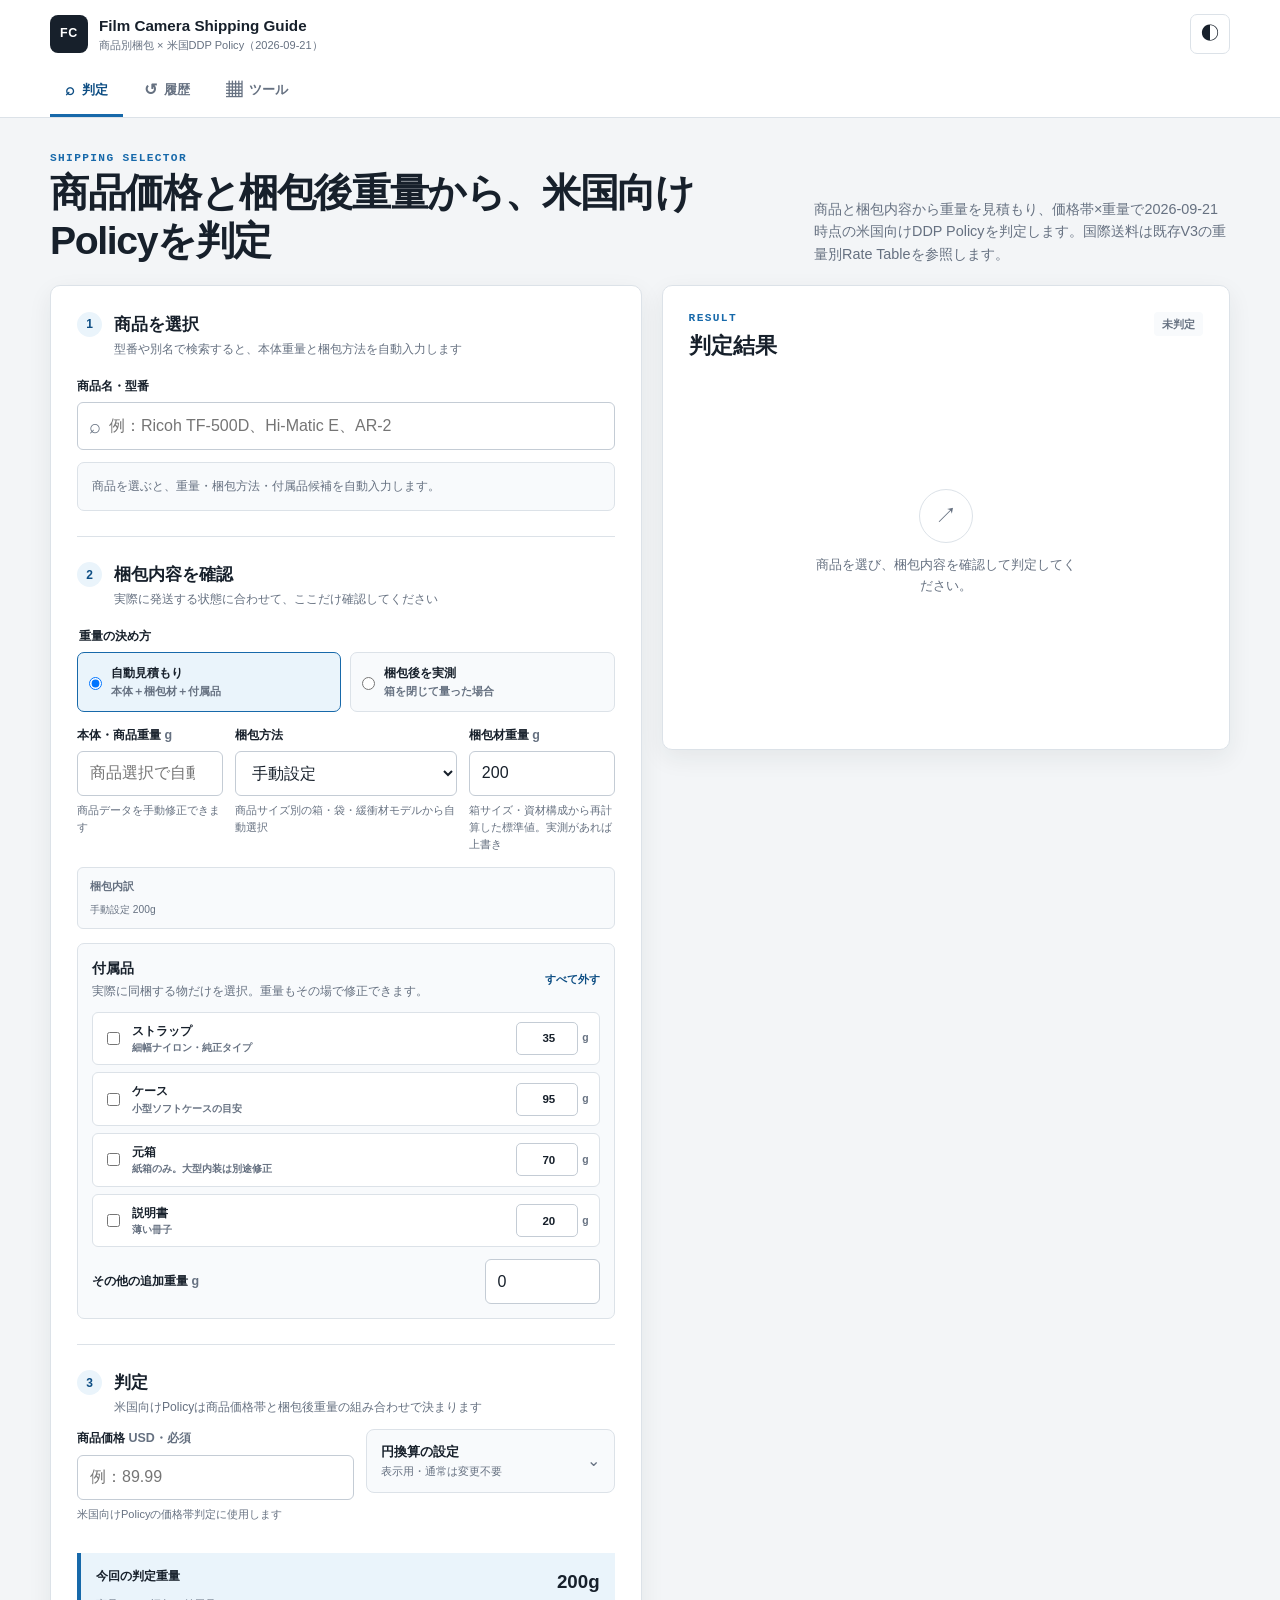
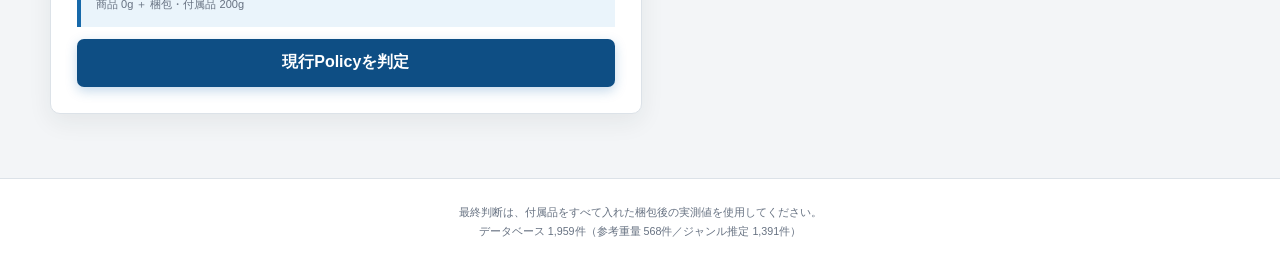
==== commit fc8409da: "Update shipping selector to current US DDP policies" ====
--- a/index.html
+++ b/index.html
@@ -5,15 +5,95 @@
   <meta name="viewport" content="width=device-width,initial-scale=1,viewport-fit=cover">
   <meta name="description" content="商品別の梱包資材・付属品重量まで予測するフィルムカメラ重量・eBay配送ポリシー判定ツール">
   <meta name="theme-color" content="#111827">
-  <title>Film Camera Shipping Guide V7</title>
-  <link rel="stylesheet" href="styles.css">
+  <title>Film Camera Shipping Guide — US DDP 2026-09-21</title>
+  <style>:root{
+  color-scheme:light;
+  --bg:#f3f5f7;--surface:#fff;--surface-2:#f8fafc;--text:#17202b;--muted:#667181;
+  --line:#dce2e8;--line-strong:#c4ccd5;--accent:#1769aa;--accent-strong:#0e4e84;--accent-soft:#eaf4fb;
+  --good:#197048;--good-soft:#eaf7f0;--warn:#9a5a04;--warn-soft:#fff7e7;--danger:#a33a36;--danger-soft:#fff0ef;
+  --shadow:0 8px 24px rgba(28,38,49,.07);--radius:10px;--radius-sm:6px;--page:1180px;
+}
+:root[data-theme="dark"]{
+  color-scheme:dark;--bg:#11161d;--surface:#181f28;--surface-2:#202832;--text:#edf2f7;--muted:#a4afbc;
+  --line:#303a46;--line-strong:#46515e;--accent:#67b7ee;--accent-strong:#98d2f6;--accent-soft:#17344a;
+  --good:#6fd2a0;--good-soft:#16372b;--warn:#efb45d;--warn-soft:#3a2c14;--danger:#ef8f89;--danger-soft:#3b2221;
+  --shadow:0 10px 28px rgba(0,0,0,.22)
+}
+*{box-sizing:border-box}html{scroll-behavior:smooth}body{margin:0;background:var(--bg);color:var(--text);font-family:-apple-system,BlinkMacSystemFont,"Segoe UI","Noto Sans JP",sans-serif;line-height:1.55}button,input,select,textarea{font:inherit;color:inherit}button{cursor:pointer}a{color:inherit}.site-header{position:sticky;top:0;z-index:30;background:color-mix(in srgb,var(--surface) 94%,transparent);border-bottom:1px solid var(--line);backdrop-filter:blur(14px)}.header-inner{width:min(calc(100% - 32px),var(--page));height:68px;margin:auto;display:flex;align-items:center;justify-content:space-between}.brand{display:flex;align-items:center;gap:11px;text-decoration:none}.brand-mark{display:grid;place-items:center;width:38px;height:38px;border-radius:8px;background:var(--text);color:var(--surface);font-weight:850;font-size:.78rem;letter-spacing:.05em}.brand strong,.brand small{display:block}.brand strong{font-size:.95rem}.brand small{color:var(--muted);font-size:.69rem}.icon-button{width:40px;height:40px;border:1px solid var(--line);border-radius:7px;background:var(--surface);font-size:1.1rem}.main-nav{width:min(calc(100% - 32px),var(--page));margin:auto;display:flex;gap:6px;overflow-x:auto;scrollbar-width:none}.main-nav::-webkit-scrollbar{display:none}.nav-button{position:relative;display:flex;align-items:center;gap:7px;flex:0 0 auto;padding:10px 15px 11px;border:0;border-bottom:3px solid transparent;background:transparent;color:var(--muted);font-size:.82rem;font-weight:700}.nav-button span{font-size:1rem}.nav-button b{font:inherit}.nav-button em{display:grid;place-items:center;min-width:18px;height:18px;padding:0 4px;border-radius:9px;background:var(--accent);color:#fff;font-style:normal;font-size:.6rem}.nav-button.is-active{color:var(--accent-strong);border-bottom-color:var(--accent)}.page-shell{width:min(calc(100% - 32px),var(--page));margin:auto;padding:34px 0 64px}.view[hidden]{display:none}.page-heading{display:grid;grid-template-columns:minmax(0,1.4fr) minmax(280px,.8fr);gap:36px;align-items:end;margin-bottom:26px}.page-heading.compact{margin-bottom:22px}.page-heading h1{margin:4px 0 0;font-size:clamp(1.65rem,4vw,2.45rem);line-height:1.22;letter-spacing:-.035em}.page-heading>p{margin:0;color:var(--muted);font-size:.9rem}.eyebrow{margin:0;color:var(--accent);font:800 .7rem/1.2 ui-monospace,SFMono-Regular,Menlo,monospace;letter-spacing:.12em}.panel{background:var(--surface);border:1px solid var(--line);border-radius:var(--radius);box-shadow:var(--shadow)}.judge-layout{display:grid;grid-template-columns:minmax(0,1.02fr) minmax(390px,.98fr);gap:20px;align-items:start}.form-panel,.result-panel{padding:26px}.result-panel{position:sticky;top:126px;min-height:0}.section-title{display:flex;gap:12px;align-items:flex-start;margin-bottom:18px}.section-title>span{display:grid;place-items:center;flex:0 0 25px;height:25px;border-radius:50%;background:var(--accent-soft);color:var(--accent-strong);font-weight:850;font-size:.75rem}.section-title h2,.subheading h2,.source-panel h2{margin:0;font-size:1.05rem}.section-title p,.subheading p{margin:2px 0 0;color:var(--muted);font-size:.76rem}.section-divider{height:1px;margin:25px 0;background:var(--line)}label,legend{font-size:.78rem;font-weight:750}.field{display:grid;gap:6px;align-content:start}.field label span{color:var(--muted);font-weight:600}.field small{min-height:1.2em;color:var(--muted);font-size:.69rem}.field-error{color:var(--danger)!important}.field-grid{display:grid;grid-template-columns:1fr 1fr;gap:14px}.field input,.field select,.field textarea,.db-search input,.filter-grid select,.genre-estimator select,.search-input-wrap{width:100%;border:1px solid var(--line-strong);border-radius:var(--radius-sm);background:var(--surface);transition:border-color .15s,box-shadow .15s}.field input,.field select,.db-search input,.filter-grid select,.genre-estimator select{height:45px;padding:0 12px}.field textarea{padding:10px 12px;resize:vertical}.field input:focus,.field select:focus,.field textarea:focus,.db-search input:focus,.filter-grid select:focus,.genre-estimator select:focus,.search-input-wrap:focus-within{outline:0;border-color:var(--accent);box-shadow:0 0 0 3px color-mix(in srgb,var(--accent) 18%,transparent)}.search-combobox{position:relative;display:grid;gap:6px}.search-input-wrap{display:flex;align-items:center;padding:0 11px}.search-input-wrap span{color:var(--muted);font-size:1.25rem}.search-input-wrap input{width:100%;height:46px;padding:0 8px;border:0;outline:0;background:transparent}.suggestions{position:absolute;top:76px;left:0;right:0;z-index:20;max-height:360px;overflow:auto;border:1px solid var(--line-strong);border-radius:7px;background:var(--surface);box-shadow:0 14px 32px rgba(0,0,0,.15)}.suggestions.inline{position:relative;top:auto;margin:-8px 0 12px}.suggestion{display:grid;grid-template-columns:1fr auto;gap:10px;width:100%;padding:11px 12px;border:0;border-bottom:1px solid var(--line);background:transparent;text-align:left}.suggestion:last-child{border-bottom:0}.suggestion:hover,.suggestion[aria-selected="true"]{background:var(--accent-soft)}.suggestion strong,.suggestion small{display:block}.suggestion small{color:var(--muted);font-size:.68rem}.suggestion-weight{text-align:right;font-size:.75rem;font-weight:800}.selected-item{margin-top:12px;padding:14px;border:1px solid var(--line);border-radius:7px;background:var(--surface-2)}.empty-state-small{color:var(--muted);font-size:.78rem}.selected-title{display:flex;justify-content:space-between;gap:12px;align-items:flex-start}.selected-title h3{margin:0;font-size:.96rem}.selected-title button{border:0;background:transparent;color:var(--muted);font-size:.75rem}.selected-meta{display:flex;flex-wrap:wrap;gap:6px;margin-top:8px}.tag,.quality-badge{display:inline-flex;align-items:center;min-height:23px;padding:2px 7px;border:1px solid var(--line);border-radius:4px;background:var(--surface);color:var(--muted);font-size:.66rem;font-weight:700}.quality-badge.reference{border-color:color-mix(in srgb,var(--good) 38%,var(--line));color:var(--good);background:var(--good-soft)}.quality-badge.estimate{border-color:color-mix(in srgb,var(--warn) 38%,var(--line));color:var(--warn);background:var(--warn-soft)}.quality-badge.local{border-color:color-mix(in srgb,var(--accent) 38%,var(--line));color:var(--accent-strong);background:var(--accent-soft)}.selected-weight{display:grid;grid-template-columns:1fr 1fr;gap:12px;margin-top:13px;padding-top:12px;border-top:1px solid var(--line)}.selected-weight span{display:block;color:var(--muted);font-size:.67rem}.selected-weight strong{font-size:.95rem}.weight-mode{display:grid;grid-template-columns:1fr 1fr;gap:9px;margin:18px 0;padding:0;border:0}.weight-mode legend{grid-column:1/-1;margin-bottom:5px}.radio-card{display:flex;gap:9px;padding:11px;border:1px solid var(--line);border-radius:7px;background:var(--surface-2);cursor:pointer}.radio-card:has(input:checked){border-color:var(--accent);background:var(--accent-soft)}.radio-card input{margin:3px 0 0}.radio-card strong,.radio-card small{display:block}.radio-card small{color:var(--muted);font-size:.67rem}.extras-block{margin-top:15px;padding:14px;border:1px solid var(--line);border-radius:7px;background:var(--surface-2)}.subheading{display:flex;align-items:center;justify-content:space-between;gap:12px;margin-bottom:11px}.subheading h3{margin:0;font-size:.88rem}.subheading span{color:var(--muted);font-size:.69rem}.text-button{padding:3px 0;border:0;background:transparent;color:var(--accent-strong);font-size:.7rem;font-weight:700}.chip-grid{display:flex;flex-wrap:wrap;gap:7px}.extra-chip{display:inline-flex;gap:6px;align-items:center;padding:7px 9px;border:1px solid var(--line-strong);border-radius:5px;background:var(--surface);font-size:.7rem}.extra-chip.is-active{color:var(--accent-strong);border-color:var(--accent);background:var(--accent-soft)}.compact-field{grid-template-columns:1fr 115px;align-items:center;margin-top:12px}.weight-summary{display:grid;grid-template-columns:1fr auto;gap:0 12px;margin:18px 0;padding:14px 15px;border-left:4px solid var(--accent);background:var(--accent-soft)}.weight-summary span{font-size:.76rem;font-weight:750}.weight-summary strong{font-size:1.17rem}.weight-summary small{grid-column:1/-1;color:var(--muted);font-size:.69rem}.primary-button{width:100%;min-height:48px;border:0;border-radius:7px;background:var(--accent-strong);color:#fff;font-weight:800;box-shadow:0 4px 12px color-mix(in srgb,var(--accent) 25%,transparent)}.primary-button:hover{filter:brightness(1.06)}.result-header{display:flex;justify-content:space-between;align-items:flex-start}.result-header h2{margin:4px 0 0;font-size:1.35rem}.status{padding:4px 8px;border-radius:4px;font-size:.66rem;font-weight:800}.status.neutral{background:var(--surface-2);color:var(--muted)}.status.ready{background:var(--good-soft);color:var(--good)}.status.manual{background:var(--warn-soft);color:var(--warn)}.result-empty{min-height:360px;display:grid;place-content:center;text-align:center;color:var(--muted)}.empty-icon{display:grid;place-items:center;width:54px;height:54px;margin:0 auto 12px;border:1px solid var(--line);border-radius:50%;font-size:1.4rem}.result-empty p{max-width:260px;margin:0;font-size:.82rem}.policy-block,.override-block{margin-top:24px;padding:17px;border:1px solid color-mix(in srgb,var(--accent) 35%,var(--line));border-radius:7px;background:var(--accent-soft)}.policy-block>small,.override-block>small{color:var(--muted);font-size:.68rem}.override-block{margin-top:10px;border-color:color-mix(in srgb,var(--good) 38%,var(--line));background:var(--good-soft)}.override-block .policy-copy-row code{color:var(--good)}.override-block p{margin:8px 0 0;color:var(--muted);font-size:.67rem}.policy-copy-row{display:grid;grid-template-columns:1fr auto;gap:10px;align-items:center;margin-top:5px}.policy-copy-row code{font:850 clamp(1.05rem,3vw,1.45rem)/1.2 ui-monospace,SFMono-Regular,Menlo,monospace;color:var(--accent-strong);word-break:break-all}.policy-copy-row button,.button-row button,.file-button,.pagination button,.view-switch button{min-height:34px;padding:0 10px;border:1px solid var(--line-strong);border-radius:5px;background:var(--surface);font-size:.7rem;font-weight:750}.result-facts{margin:18px 0}.result-facts>div{display:grid;grid-template-columns:125px 1fr;gap:12px;padding:9px 0;border-bottom:1px solid var(--line)}.result-facts dt{color:var(--muted);font-size:.72rem}.result-facts dd{margin:0;text-align:right;font-size:.78rem;font-weight:750}.shipping-section{margin-top:22px}.shipping-cards{display:grid;grid-template-columns:1fr 1fr;gap:8px}.shipping-card{padding:12px;border:1px solid var(--line);border-radius:6px;background:var(--surface-2)}.shipping-card.primary{border-color:color-mix(in srgb,var(--accent) 42%,var(--line));background:var(--accent-soft)}.shipping-card span,.shipping-card strong,.shipping-card small{display:block}.shipping-card span{color:var(--muted);font-size:.67rem}.shipping-card strong{margin:2px 0;font-size:1rem}.shipping-card small{color:var(--muted);font-size:.65rem}.micro-note{color:var(--muted);font-size:.66rem}.warning-box,.manual-box{margin-top:14px;padding:12px;border-radius:6px;font-size:.73rem}.warning-box{border:1px solid color-mix(in srgb,var(--warn) 38%,var(--line));background:var(--warn-soft);color:var(--warn)}.manual-box{border:1px solid color-mix(in srgb,var(--danger) 38%,var(--line));background:var(--danger-soft);color:var(--danger)}.summary-strip{display:grid;grid-template-columns:repeat(4,1fr);margin-top:20px;border:1px solid var(--line);border-radius:8px;background:var(--surface)}.summary-stat{padding:15px 18px;border-right:1px solid var(--line)}.summary-stat:last-child{border-right:0}.summary-stat strong,.summary-stat span{display:block}.summary-stat strong{font-size:1.1rem}.summary-stat span{color:var(--muted);font-size:.68rem}.toolbar{padding:18px}.db-search{display:grid;grid-template-columns:70px 1fr;gap:10px;align-items:center}.filter-grid{display:grid;grid-template-columns:repeat(5,1fr);gap:10px;margin-top:12px}.filter-grid label{display:grid;gap:4px;color:var(--muted);font-size:.67rem}.database-meta{display:flex;align-items:center;justify-content:space-between;margin:18px 0 10px}.database-meta p{margin:0;color:var(--muted);font-size:.78rem}.view-switch{display:flex}.view-switch button{border-radius:0}.view-switch button:first-child{border-radius:5px 0 0 5px}.view-switch button:last-child{margin-left:-1px;border-radius:0 5px 5px 0}.view-switch button.is-active{z-index:1;color:var(--accent-strong);border-color:var(--accent);background:var(--accent-soft)}.item-grid{display:grid;grid-template-columns:repeat(3,1fr);gap:12px}.item-card{display:flex;flex-direction:column;min-height:210px;padding:16px;border:1px solid var(--line);border-radius:8px;background:var(--surface);box-shadow:0 3px 10px rgba(25,35,45,.035);cursor:pointer}.item-card:hover{border-color:var(--line-strong);transform:translateY(-1px)}.item-card-header{display:flex;justify-content:space-between;gap:10px}.item-card h3{margin:2px 0 0;font-size:.92rem;line-height:1.35}.item-brand{color:var(--muted);font-size:.66rem;text-transform:uppercase;letter-spacing:.05em}.item-weight{margin:auto 0 8px}.item-weight strong{display:block;font-size:1.2rem}.item-weight small{color:var(--muted);font-size:.67rem}.item-card-footer{display:flex;justify-content:space-between;gap:8px;padding-top:10px;border-top:1px solid var(--line);color:var(--muted);font-size:.67rem}.table-wrap{overflow:auto;border:1px solid var(--line);border-radius:8px;background:var(--surface)}table{width:100%;min-width:850px;border-collapse:collapse;font-size:.76rem}th,td{padding:11px 13px;border-bottom:1px solid var(--line);text-align:left}th{position:sticky;top:0;background:var(--surface-2);color:var(--muted);font-size:.67rem}tbody tr{cursor:pointer}tbody tr:hover{background:var(--accent-soft)}.pagination{display:flex;align-items:center;justify-content:center;gap:14px;margin-top:20px}.pagination span{color:var(--muted);font-size:.75rem}.pagination button:disabled{opacity:.4;cursor:not-allowed}.genre-estimator{display:grid;grid-template-columns:330px 1fr;gap:20px;padding:20px;margin-bottom:18px}.genre-estimator>div:first-child{display:grid;gap:6px;align-content:start}.genre-estimate-result{display:grid;grid-template-columns:repeat(4,1fr);gap:8px}.estimate-stat{padding:12px;border:1px solid var(--line);border-radius:6px;background:var(--surface-2)}.estimate-stat span,.estimate-stat strong{display:block}.estimate-stat span{color:var(--muted);font-size:.66rem}.estimate-stat strong{font-size:1rem}.genre-grid{display:grid;grid-template-columns:repeat(3,1fr);gap:12px}.genre-card{padding:17px;border:1px solid var(--line);border-radius:8px;background:var(--surface);cursor:pointer}.genre-card:hover{border-color:var(--accent)}.genre-card h3{margin:0;font-size:.93rem}.genre-card .genre-count{margin:3px 0 14px;color:var(--muted);font-size:.68rem}.range-bar{position:relative;height:6px;margin:10px 0 8px;border-radius:3px;background:var(--line)}.range-bar span{position:absolute;top:0;height:6px;border-radius:3px;background:var(--accent)}.genre-numbers{display:flex;justify-content:space-between;color:var(--muted);font-size:.65rem}.genre-examples{margin:11px 0 0;color:var(--muted);font-size:.68rem}.data-layout{display:grid;grid-template-columns:minmax(320px,.8fr) minmax(0,1.2fr);gap:18px}.data-layout>.panel,.source-panel{padding:22px}.data-layout h2{margin:0 0 17px;font-size:1.05rem}.button-row{display:flex;gap:7px}.file-button{display:inline-flex;align-items:center}.file-button input{display:none}.local-list{display:grid;gap:8px}.local-entry{display:grid;grid-template-columns:1fr auto;gap:12px;padding:12px;border:1px solid var(--line);border-radius:6px}.local-entry h3{margin:0;font-size:.84rem}.local-entry p{margin:3px 0 0;color:var(--muted);font-size:.69rem}.local-entry button{border:0;background:transparent;color:var(--danger);font-size:.72rem}.source-panel{margin-top:18px}.source-row{padding:12px 0;border-bottom:1px solid var(--line)}.source-row:last-child{border-bottom:0}.source-row strong,.source-row small{display:block}.source-row a{color:var(--accent-strong);text-decoration:none}.source-row small{color:var(--muted);font-size:.7rem}.quality-legend{display:grid;grid-template-columns:repeat(3,1fr);gap:10px;margin-top:16px}.quality-legend p{margin:0;padding:10px;border:1px solid var(--line);border-radius:6px;background:var(--surface-2);font-size:.69rem}.item-dialog{width:min(650px,calc(100% - 28px));max-height:88vh;padding:0;border:1px solid var(--line);border-radius:10px;background:var(--surface);color:var(--text);box-shadow:0 25px 70px rgba(0,0,0,.3)}.item-dialog::backdrop{background:rgba(6,12,18,.55);backdrop-filter:blur(3px)}.dialog-close{position:absolute;right:12px;top:12px;z-index:1;width:34px;height:34px;border:1px solid var(--line);border-radius:50%;background:var(--surface);font-size:1.15rem}.dialog-body{padding:25px}.dialog-body h2{margin:3px 44px 2px 0;font-size:1.4rem}.dialog-body>.item-brand{font-size:.72rem}.dialog-weight{display:grid;grid-template-columns:1fr 1fr;gap:10px;margin:20px 0}.dialog-weight>div{padding:14px;border:1px solid var(--line);border-radius:7px;background:var(--surface-2)}.dialog-weight span,.dialog-weight strong{display:block}.dialog-weight span{color:var(--muted);font-size:.68rem}.dialog-weight strong{font-size:1.15rem}.detail-list{display:grid;grid-template-columns:1fr 1fr;gap:0 20px;margin:0}.detail-list>div{padding:9px 0;border-bottom:1px solid var(--line)}.detail-list dt{color:var(--muted);font-size:.67rem}.detail-list dd{margin:2px 0 0;font-size:.78rem;font-weight:700}.dialog-actions{display:flex;gap:8px;margin-top:20px}.dialog-actions button{flex:1;min-height:43px;border:1px solid var(--line-strong);border-radius:6px;background:var(--surface);font-weight:750}.dialog-actions .use-item{border-color:var(--accent);background:var(--accent-strong);color:#fff}.toast{position:fixed;left:50%;bottom:calc(20px + env(safe-area-inset-bottom));z-index:60;transform:translateX(-50%);padding:9px 13px;border-radius:5px;background:var(--text);color:var(--surface);font-size:.74rem;font-weight:750;box-shadow:var(--shadow)}.site-footer{padding:22px 16px calc(22px + env(safe-area-inset-bottom));border-top:1px solid var(--line);background:var(--surface);color:var(--muted);text-align:center;font-size:.67rem}.site-footer p{margin:3px}.site-footer a{color:var(--accent-strong)}[hidden]{display:none!important}:focus-visible{outline:3px solid color-mix(in srgb,var(--accent) 35%,transparent);outline-offset:2px}
+@media(max-width:1000px){.judge-layout{grid-template-columns:1fr}.result-panel{position:static;min-height:500px}.result-empty{min-height:360px}.item-grid,.genre-grid{grid-template-columns:1fr 1fr}.filter-grid{grid-template-columns:repeat(3,1fr)}.summary-strip{grid-template-columns:1fr 1fr}.summary-stat:nth-child(2){border-right:0}.summary-stat:nth-child(-n+2){border-bottom:1px solid var(--line)}.genre-estimator{grid-template-columns:1fr}.data-layout{grid-template-columns:1fr}}
+@media(max-width:680px){.header-inner,.main-nav,.page-shell{width:min(calc(100% - 22px),var(--page))}.header-inner{height:62px}.brand small{display:none}.page-shell{padding-top:28px}.page-heading{grid-template-columns:1fr;gap:10px}.page-heading h1{font-size:1.75rem}.judge-layout{gap:12px}.form-panel,.result-panel{padding:18px 15px}.field-grid,.weight-mode,.shipping-cards{grid-template-columns:1fr}.compact-field{grid-template-columns:1fr}.item-grid,.genre-grid{grid-template-columns:1fr}.filter-grid{grid-template-columns:1fr 1fr}.db-search{grid-template-columns:1fr}.genre-estimate-result{grid-template-columns:1fr 1fr}.quality-legend{grid-template-columns:1fr}.selected-weight,.dialog-weight,.detail-list{grid-template-columns:1fr}.result-facts>div{grid-template-columns:100px 1fr}.summary-strip{grid-template-columns:1fr 1fr}.summary-stat{padding:12px}.nav-button{padding-left:10px;padding-right:10px}.item-dialog{max-height:92vh}.dialog-body{padding:20px 16px}.dialog-actions{flex-direction:column}}
+@media(prefers-reduced-motion:reduce){*{scroll-behavior:auto!important;transition:none!important}}
+
+/* v2 data coverage, mount and similarity views */
+.coverage-panel{margin-top:14px;padding:18px}.coverage-head{display:flex;align-items:flex-start;justify-content:space-between;gap:16px}.coverage-head h2{margin:2px 0 0;font-size:1rem}.coverage-head>p{max-width:580px;margin:0;color:var(--muted);font-size:.7rem;text-align:right}.coverage-bars{display:grid;grid-template-columns:repeat(3,1fr);gap:8px 18px;margin-top:14px}.coverage-row{display:grid;grid-template-columns:78px 1fr 48px;gap:8px;align-items:center;font-size:.66rem}.coverage-row>span{overflow:hidden;text-overflow:ellipsis;white-space:nowrap}.coverage-row>div{height:5px;border-radius:4px;background:var(--line);overflow:hidden}.coverage-row i{display:block;height:100%;background:var(--accent)}.coverage-row small{text-align:right;color:var(--muted)}
+.genre-inputs{display:grid;gap:7px;align-content:start}.genre-inputs .primary-button{margin-top:5px}.genre-reference-examples{margin-top:12px}.genre-reference-examples h3,.similar-section h3{margin:0 0 8px;font-size:.78rem}.genre-reference-examples>div,.similar-list{display:grid;grid-template-columns:repeat(2,1fr);gap:6px}.genre-reference-examples button,.similar-list button{display:flex;justify-content:space-between;gap:10px;padding:9px 10px;border:1px solid var(--line);border-radius:5px;background:var(--surface-2);font-size:.68rem;text-align:left}.genre-reference-examples button span,.similar-list button span{overflow:hidden;text-overflow:ellipsis;white-space:nowrap}.genre-reference-examples button strong,.similar-list button strong{white-space:nowrap}.similar-section{margin-top:18px;padding-top:16px;border-top:1px solid var(--line)}
+@media(max-width:1000px){.coverage-bars{grid-template-columns:repeat(2,1fr)}.filter-grid{grid-template-columns:repeat(3,1fr)}}
+@media(max-width:680px){.coverage-head{display:block}.coverage-head>p{margin-top:6px;text-align:left}.coverage-bars{grid-template-columns:1fr}.genre-reference-examples>div,.similar-list{grid-template-columns:1fr}.filter-grid{grid-template-columns:1fr 1fr}}
+
+.selected-weight.three{grid-template-columns:repeat(3,1fr)}
+.packing-breakdown{align-self:stretch;padding:10px 12px;border:1px solid var(--line);border-radius:var(--radius-sm);background:var(--surface-2)}
+.packing-breakdown>span{display:block;color:var(--muted);font-size:.68rem;font-weight:750}.packing-breakdown>div{display:flex;flex-wrap:wrap;gap:5px;margin-top:6px}.packing-breakdown b{padding:3px 6px;border:1px solid var(--line);border-radius:4px;background:var(--surface);font-size:.62rem}.packing-breakdown p{margin:7px 0 0;color:var(--muted);font-size:.64rem}
+.accessory-list{display:grid;gap:7px}.accessory-row{display:grid;grid-template-columns:auto 1fr auto;gap:9px;align-items:center;padding:9px 10px;border:1px solid var(--line);border-radius:6px;background:var(--surface);cursor:pointer}.accessory-row:has(input[type=checkbox]:checked){border-color:var(--accent);background:var(--accent-soft)}.accessory-copy strong,.accessory-copy small{display:block}.accessory-copy strong{font-size:.74rem}.accessory-copy small{color:var(--muted);font-size:.62rem}.accessory-weight{display:flex;align-items:center;gap:4px}.accessory-weight input{width:62px;height:33px;padding:0 7px;border:1px solid var(--line-strong);border-radius:5px;background:var(--surface);text-align:right;font-size:.72rem}.accessory-weight b{color:var(--muted);font-size:.65rem}
+.derived-packing{margin:-3px 0 12px;padding:9px 10px;border:1px solid var(--line);border-radius:6px;background:var(--surface-2);color:var(--muted);font-size:.7rem}.derived-packing.ready{border-color:color-mix(in srgb,var(--good) 38%,var(--line));background:var(--good-soft);color:var(--good);font-weight:750}
+@media(max-width:680px){.selected-weight.three{grid-template-columns:1fr}.accessory-row{grid-template-columns:auto 1fr}.accessory-weight{grid-column:2;justify-content:flex-end}.packing-breakdown{min-height:0}}
+
+/* V7: progressive disclosure, history and tool hub */
+.judge-heading{margin-bottom:20px}.price-field{margin-bottom:16px}.compact-mode{margin:0 0 14px}.disclosure{border:1px solid var(--line);border-radius:8px;background:var(--surface-2);overflow:hidden}.disclosure+ .disclosure{margin-top:10px}.disclosure summary{display:flex;align-items:center;justify-content:space-between;gap:14px;min-height:54px;padding:12px 14px;cursor:pointer;list-style:none}.disclosure summary::-webkit-details-marker{display:none}.disclosure summary span{display:grid;gap:1px;text-align:left}.disclosure summary b{font-size:.8rem}.disclosure summary small{color:var(--muted);font-size:.67rem}.disclosure summary i{font-style:normal;color:var(--muted);transition:transform .18s}.disclosure[open] summary i{transform:rotate(180deg)}.disclosure[open] summary{border-bottom:1px solid var(--line);background:var(--surface)}.disclosure-body{padding:15px}.settings-disclosure{margin-top:10px}.measured-card{margin:8px 0 12px;padding:14px;border:1px solid var(--line);border-radius:8px;background:var(--surface-2)}.judge-action-area{margin-top:14px}.judge-action-area .weight-summary{margin:0 0 12px}.result-primary-grid{display:grid;gap:10px;margin-top:20px}.result-primary-grid .policy-block,.result-primary-grid .override-block{margin:0}.result-save-row{display:flex;align-items:center;justify-content:space-between;gap:12px;margin:10px 0 0;padding:8px 2px;color:var(--muted);font-size:.68rem}.result-save-row button{border:0;background:transparent;color:var(--accent-strong);font-weight:750}.result-disclosure{margin-top:14px;background:var(--surface)}.result-disclosure .shipping-section{margin-top:16px}.recent-result-history{display:grid;gap:7px;width:min(340px,100%);margin:20px auto 0;padding-top:14px;border-top:1px solid var(--line);text-align:left}.recent-result-history>span{color:var(--muted);font-size:.68rem;font-weight:750}.recent-history-item{display:grid;grid-template-columns:1fr auto;gap:1px 10px;padding:9px 10px;border:1px solid var(--line);border-radius:6px;background:var(--surface);text-align:left}.recent-history-item span{overflow:hidden;text-overflow:ellipsis;white-space:nowrap;font-size:.72rem}.recent-history-item b{grid-row:1/3;grid-column:2;font-size:.67rem;color:var(--accent-strong)}.recent-history-item small{color:var(--muted);font-size:.63rem}.recent-history-all{padding:5px;border:0;background:transparent;color:var(--accent-strong);font-size:.68rem;font-weight:750}.history-toolbar{display:grid;grid-template-columns:1fr auto;gap:18px;align-items:end;padding:18px;margin-bottom:14px}.history-search{display:grid;gap:6px}.history-search label{font-size:.72rem}.history-search input{height:44px;padding:0 12px;border:1px solid var(--line-strong);border-radius:6px;background:var(--surface)}.history-meta{text-align:right}.history-meta strong,.history-meta span{display:block}.history-meta strong{font-size:1rem}.history-meta span{color:var(--muted);font-size:.65rem}.history-list{display:grid;gap:12px}.history-card{display:grid;grid-template-columns:1fr auto;overflow:hidden}.history-card-main{padding:17px}.history-card-title{display:flex;justify-content:space-between;gap:12px}.history-card-title span{color:var(--muted);font-size:.65rem}.history-card-title h2{margin:2px 0 0;font-size:.98rem}.history-delete{width:30px;height:30px;border:0;background:transparent;color:var(--muted);font-size:1.1rem}.history-key-values{display:grid;grid-template-columns:repeat(4,minmax(0,1fr));gap:8px;margin-top:13px}.history-key-values>div{padding:9px;border:1px solid var(--line);border-radius:6px;background:var(--surface-2)}.history-key-values span,.history-key-values strong{display:block}.history-key-values span{color:var(--muted);font-size:.61rem}.history-key-values strong{margin-top:2px;overflow:hidden;text-overflow:ellipsis;font-size:.76rem;white-space:nowrap}.history-region-note{margin:9px 0 0;color:var(--muted);font-size:.66rem}.history-card-actions{display:grid;align-content:center;gap:7px;min-width:150px;padding:14px;border-left:1px solid var(--line);background:var(--surface-2)}.history-card-actions button,.history-management-actions button{min-height:38px;padding:0 11px;border:1px solid var(--line-strong);border-radius:6px;background:var(--surface);font-size:.7rem;font-weight:750}.history-card-actions button:first-child{border-color:var(--accent);background:var(--accent-strong);color:#fff}.history-empty{display:grid;place-items:center;padding:50px 20px;text-align:center}.history-empty span{font-size:2rem}.history-empty h2{margin:8px 0 2px;font-size:1.05rem}.history-empty p{margin:0 0 15px;color:var(--muted);font-size:.76rem}.history-empty button{min-height:40px;padding:0 14px;border:0;border-radius:6px;background:var(--accent-strong);color:#fff;font-weight:750}.history-management{margin-top:16px}.history-management-actions{display:flex;flex-wrap:wrap;gap:8px}.danger-button{color:var(--danger)!important;border-color:color-mix(in srgb,var(--danger) 38%,var(--line))!important}.tool-grid{display:grid;grid-template-columns:repeat(3,1fr);gap:14px}.tool-card{display:grid;grid-template-columns:44px 1fr auto;gap:13px;align-items:center;padding:20px;text-align:left}.tool-card>span{display:grid;place-items:center;width:44px;height:44px;border-radius:9px;background:var(--accent-soft);color:var(--accent-strong);font-size:1.25rem}.tool-card h2{margin:0;font-size:.95rem}.tool-card p{margin:3px 0 0;color:var(--muted);font-size:.7rem}.tool-card i{font-style:normal;color:var(--muted)}.dataset-disclosure{margin-top:16px}.dataset-disclosure .summary-strip{margin:0;box-shadow:none}.subview-bar{margin-bottom:14px}.subview-bar button{padding:7px 10px;border:1px solid var(--line);border-radius:6px;background:var(--surface);color:var(--accent-strong);font-size:.7rem;font-weight:750}
+
+@media(max-width:1000px){.tool-grid{grid-template-columns:1fr}.result-panel{position:static}.history-card{grid-template-columns:1fr}.history-card-actions{grid-template-columns:1fr 1fr;min-width:0;border-left:0;border-top:1px solid var(--line)}}
+@media(max-width:680px){body{padding-bottom:68px}.site-header{position:sticky;backdrop-filter:none}.main-nav{position:fixed;left:0;right:0;bottom:0;z-index:50;width:100%;height:64px;padding:4px max(10px,env(safe-area-inset-left)) calc(4px + env(safe-area-inset-bottom)) max(10px,env(safe-area-inset-right));justify-content:space-around;border-top:1px solid var(--line);background:color-mix(in srgb,var(--surface) 96%,transparent);box-shadow:0 -8px 22px rgba(0,0,0,.08);backdrop-filter:blur(14px)}.nav-button{flex:1;display:grid;place-items:center;gap:0;padding:4px 8px;border:0;border-radius:7px;font-size:.66rem}.nav-button span{font-size:1.15rem}.nav-button.is-active{border:0;background:var(--accent-soft)}.nav-button em{position:absolute;top:1px;left:calc(50% + 8px)}.page-shell{padding-bottom:28px}.judge-heading p{display:none}.form-panel,.result-panel{padding:16px 14px}.history-toolbar{grid-template-columns:1fr}.history-meta{text-align:left;display:flex;gap:8px;align-items:center}.history-meta span{display:inline}.history-key-values{grid-template-columns:1fr 1fr}.history-card-actions{grid-template-columns:1fr}.result-save-row{align-items:flex-start}.tool-card{padding:16px}.disclosure-body{padding:13px}.site-footer{display:none}}
+
+/* V8: daily workflow, always-open packing editor, V3 multi-country results */
+.packing-editor{display:grid;gap:14px}
+.packing-fields{display:grid;grid-template-columns:minmax(0,.82fr) minmax(0,1.25fr) minmax(0,.82fr);gap:12px}
+.packing-editor .packing-breakdown{margin:0}
+.extras-block.always-open{margin-top:0;background:var(--surface-2)}
+.compact-title{margin-bottom:12px}
+.final-input-row{display:grid;grid-template-columns:minmax(0,1fr) minmax(230px,.9fr);gap:12px;align-items:start}
+.final-input-row .settings-disclosure{margin:0}
+.result-primary-grid{grid-template-columns:1fr 1fr}
+.rate-table-block{padding:15px;border:1px solid var(--line);border-radius:7px;background:var(--surface-2)}
+.quick-shipping-section{margin-top:14px;padding-top:14px;border-top:1px solid var(--line)}
+.quick-shipping-section .subheading{align-items:flex-start}
+.quick-shipping-section .subheading p{max-width:410px}
+.shipping-cards.primary-routes{grid-template-columns:repeat(2,minmax(0,1fr));gap:9px}
+.primary-routes .shipping-card{min-height:108px;padding:13px 14px;background:var(--surface)}
+.primary-routes .shipping-card.speedpak{border-color:color-mix(in srgb,var(--accent) 28%,var(--line));background:color-mix(in srgb,var(--accent-soft) 44%,var(--surface))}
+.primary-routes .shipping-card.airpacket{background:var(--surface-2)}
+.shipping-card .route-country{font-size:.76rem;font-weight:800;color:var(--text)}
+.shipping-card .route-service{margin-top:5px;color:var(--muted);font-size:.61rem}
+.shipping-card .route-service b{color:var(--text);font-weight:700}
+.all-routes{grid-template-columns:repeat(2,minmax(0,1fr))}
+.v3-reference-panel{margin-top:16px;padding:20px}
+.v3-reference-panel>.subheading button{min-height:38px;padding:0 12px;border:1px solid var(--line-strong);border-radius:6px;background:var(--surface);color:var(--accent-strong);font-size:.7rem;font-weight:750}
+.v3-rule-grid{display:grid;grid-template-columns:repeat(4,minmax(0,1fr));gap:8px;margin-bottom:12px}
+.v3-rule-grid>div{padding:11px;border:1px solid var(--line);border-radius:7px;background:var(--surface-2)}
+.v3-rule-grid strong,.v3-rule-grid span{display:block}
+.v3-rule-grid strong{font-size:.74rem}.v3-rule-grid span{margin-top:3px;color:var(--muted);font-size:.63rem}
+.embedded-reference{margin-top:0}
+#codexPromptText{max-height:420px;margin:0;overflow:auto;white-space:pre-wrap;word-break:break-word;font:500 .66rem/1.65 ui-monospace,SFMono-Regular,Menlo,Consolas,monospace;color:var(--text)}
+.workflow-hint{margin-top:10px;padding:10px 12px;border-left:3px solid var(--accent);background:var(--accent-soft);font-size:.7rem;color:var(--accent-strong)}
+@media(max-width:820px){
+  .packing-fields,.final-input-row{grid-template-columns:1fr}
+  .v3-rule-grid{grid-template-columns:1fr 1fr}
+}
+@media(max-width:680px){
+  .form-panel,.result-panel{padding:18px}
+  .shipping-cards.primary-routes,.all-routes{grid-template-columns:1fr 1fr}
+  .primary-routes .shipping-card{min-height:96px;padding:11px}
+  .judge-action-area{position:sticky;bottom:72px;z-index:8;margin:16px -8px -8px;padding:10px 8px 8px;border-top:1px solid var(--line);background:color-mix(in srgb,var(--surface) 94%,transparent);backdrop-filter:blur(10px)}
+  .v3-rule-grid{grid-template-columns:1fr}
+  .result-primary-grid{grid-template-columns:1fr}
+}
+
+</style>
 </head>
 <body>
   <header class="site-header">
     <div class="header-inner">
       <a class="brand" href="#judge" aria-label="配送判定へ">
         <span class="brand-mark" aria-hidden="true">FC</span>
-        <span><strong>Film Camera Shipping Guide</strong><small>商品別梱包 × eBay送料V2.1（EU DDU）</small></span>
+        <span><strong>Film Camera Shipping Guide</strong><small>商品別梱包 × 米国DDP Policy（2026-09-21）</small></span>
       </a>
       <button id="themeToggle" class="icon-button" type="button" aria-label="表示テーマを切り替える">◐</button>
     </div>
@@ -27,88 +107,96 @@
   <main class="page-shell">
     <section id="view-judge" class="view is-active" data-view-panel="judge">
       <div class="page-heading judge-heading">
-        <div><p class="eyebrow">SHIPPING SELECTOR</p><h1>商品を選んで、送料と配送ポリシーをすぐ判定</h1></div>
-        <p>普段使う項目だけを表示しています。梱包材や付属品は「詳細調整」から変更できます。</p>
+        <div><p class="eyebrow">SHIPPING SELECTOR</p><h1>商品価格と梱包後重量から、米国向けPolicyを判定</h1></div>
+        <p>商品と梱包内容から重量を見積もり、価格帯×重量で2026-09-21時点の米国向けDDP Policyを判定します。国際送料は既存V3の重量別Rate Tableを参照します。</p>
       </div>
 
       <div class="judge-layout">
         <form id="judgeForm" class="panel form-panel" novalidate>
-          <div class="section-title"><span>1</span><div><h2>商品</h2><p>型番や別名でも検索できます</p></div></div>
+          <div class="section-title"><span>1</span><div><h2>商品を選択</h2><p>型番や別名で検索すると、本体重量と梱包方法を自動入力します</p></div></div>
           <div class="search-combobox" id="judgeSearchBox">
             <label for="productSearch">商品名・型番</label>
             <div class="search-input-wrap"><span aria-hidden="true">⌕</span><input id="productSearch" type="search" autocomplete="off" placeholder="例：Ricoh TF-500D、Hi-Matic E、AR-2"></div>
             <div id="searchSuggestions" class="suggestions" role="listbox" hidden></div>
           </div>
-          <div id="selectedItemCard" class="selected-item empty-state-small">商品を選ぶと、重量と推奨梱包を自動入力します。</div>
+          <div id="selectedItemCard" class="selected-item empty-state-small">商品を選ぶと、重量・梱包方法・付属品候補を自動入力します。</div>
 
           <div class="section-divider"></div>
-          <div class="section-title"><span>2</span><div><h2>価格と重量</h2><p>通常は自動見積もりのままで判定できます</p></div></div>
-          <div class="field price-field"><label for="priceUsd">商品価格 <span>USD・送料を除く</span></label><input id="priceUsd" type="number" inputmode="decimal" min="0.01" step="0.01" placeholder="89.99"><small id="priceError" class="field-error"></small></div>
+          <div class="section-title"><span>2</span><div><h2>梱包内容を確認</h2><p>実際に発送する状態に合わせて、ここだけ確認してください</p></div></div>
 
           <fieldset class="weight-mode compact-mode">
             <legend>重量の決め方</legend>
-            <label class="radio-card"><input type="radio" name="weightMode" value="estimate" checked><span><strong>自動見積もり</strong><small>商品＋推奨梱包</small></span></label>
-            <label class="radio-card"><input type="radio" name="weightMode" value="measured"><span><strong>実測重量</strong><small>梱包済みならこちら</small></span></label>
+            <label class="radio-card"><input type="radio" name="weightMode" value="estimate" checked><span><strong>自動見積もり</strong><small>本体＋梱包材＋付属品</small></span></label>
+            <label class="radio-card"><input type="radio" name="weightMode" value="measured"><span><strong>梱包後を実測</strong><small>箱を閉じて量った場合</small></span></label>
           </fieldset>
 
-          <div id="estimateControls">
-            <details id="packingDetails" class="disclosure">
-              <summary><span><b>梱包・付属品を詳細調整</b><small id="packingSummaryText">商品ごとの推奨値を使用</small></span><i aria-hidden="true">⌄</i></summary>
-              <div class="disclosure-body">
-                <div class="field-grid">
-                  <div class="field"><label for="baseWeight">本体・商品重量 <span>g</span></label><input id="baseWeight" type="number" inputmode="decimal" min="0" step="1" placeholder="商品選択で自動入力"><small id="baseWeightHelp">手動修正できます</small></div>
-                  <div class="field"><label for="packingProfile">梱包方法</label><select id="packingProfile"><option value="custom">手動設定</option></select><small>商品ごとの梱包方法を自動選択</small></div>
-                  <div class="field"><label for="packingWeight">梱包材の加算 <span>g</span></label><input id="packingWeight" type="number" inputmode="decimal" min="0" step="1" value="200"><small id="packingHelp">箱・緩衝材・袋など</small></div>
-                  <div id="packingBreakdown" class="packing-breakdown"><span>梱包内訳</span><p>商品を選ぶと資材ごとの予測を表示します。</p></div>
-                </div>
-                <div class="extras-block">
-                  <div class="subheading"><div><h3>付属品</h3><p>付属する物だけ選択。重量も修正できます。</p></div><button id="clearExtras" class="text-button" type="button">選択解除</button></div>
-                  <div id="extraPresets" class="accessory-list"></div>
-                  <div class="field compact-field"><label for="customExtra">その他の追加重量 <span>g</span></label><input id="customExtra" type="number" inputmode="decimal" min="0" step="1" value="0"></div>
-                </div>
-              </div>
+          <div id="estimateControls" class="packing-editor">
+            <div class="packing-fields">
+              <div class="field"><label for="baseWeight">本体・商品重量 <span>g</span></label><input id="baseWeight" type="number" inputmode="decimal" min="0" step="1" placeholder="商品選択で自動入力"><small id="baseWeightHelp">商品データを手動修正できます</small></div>
+              <div class="field"><label for="packingProfile">梱包方法</label><select id="packingProfile"><option value="custom">手動設定</option></select><small>商品サイズ別の箱・袋・緩衝材モデルから自動選択</small></div>
+              <div class="field"><label for="packingWeight">梱包材重量 <span>g</span></label><input id="packingWeight" type="number" inputmode="decimal" min="0" step="1" value="200"><small id="packingHelp">箱サイズ・資材構成から再計算した標準値。実測があれば上書き</small></div>
+            </div>
+            <div id="packingBreakdown" class="packing-breakdown"><span>梱包材の内訳</span><p>商品を選ぶと資材ごとの予測を表示します。</p></div>
+
+            <div class="extras-block always-open">
+              <div class="subheading"><div><h3>付属品</h3><p>実際に同梱する物だけを選択。重量もその場で修正できます。</p></div><button id="clearExtras" class="text-button" type="button">すべて外す</button></div>
+              <div id="extraPresets" class="accessory-list"></div>
+              <div class="field compact-field"><label for="customExtra">その他の追加重量 <span>g</span></label><input id="customExtra" type="number" inputmode="decimal" min="0" step="1" value="0"></div>
+            </div>
+          </div>
+
+          <div id="measuredControls" class="field measured-card" hidden><label for="measuredWeight">梱包後の実測重量 <span>g</span></label><input id="measuredWeight" type="number" inputmode="decimal" min="0.1" step="0.1" placeholder="例：742"><small>付属品をすべて入れ、箱を閉じた状態の重量を入力</small></div>
+
+          <div class="section-divider"></div>
+          <div class="section-title compact-title"><span>3</span><div><h2>判定</h2><p>米国向けPolicyは商品価格帯と梱包後重量の組み合わせで決まります</p></div></div>
+          <div class="final-input-row">
+            <div class="field price-field"><label for="priceUsd">商品価格 <span>USD・必須</span></label><input id="priceUsd" type="number" inputmode="decimal" min="0" step="0.01" placeholder="例：89.99" required><small id="priceError">米国向けPolicyの価格帯判定に使用します</small></div>
+            <details class="disclosure settings-disclosure">
+              <summary><span><b>円換算の設定</b><small>表示用・通常は変更不要</small></span><i aria-hidden="true">⌄</i></summary>
+              <div class="disclosure-body"><div class="field"><label for="exchangeRate">ドル円レート <span>円/USD</span></label><input id="exchangeRate" type="number" inputmode="decimal" min="1" step="0.01" value="150"><small>各送料の概算円表示に使用し、端末へ保存します</small></div></div>
             </details>
           </div>
 
-          <div id="measuredControls" class="field measured-card" hidden><label for="measuredWeight">梱包後の実測重量 <span>g</span></label><input id="measuredWeight" type="number" inputmode="decimal" min="0.1" step="0.1" placeholder="例：742"><small>付属品をすべて入れ、箱を閉じた状態で計量</small></div>
-
-          <details class="disclosure settings-disclosure">
-            <summary><span><b>計算設定</b><small>通常は変更不要</small></span><i aria-hidden="true">⌄</i></summary>
-            <div class="disclosure-body"><div class="field"><label for="exchangeRate">ドル円レート <span>円/USD</span></label><input id="exchangeRate" type="number" inputmode="decimal" min="1" step="0.01" value="150"><small>端末に保存。米国送料は手数料15%・梱包余裕200円で計算</small></div></div>
-          </details>
-
           <div class="judge-action-area">
-            <div class="weight-summary"><span>判定重量</span><strong id="calculatedWeight">—</strong><small id="weightSummaryNote">商品を選択してください</small></div>
-            <button id="judgeButton" class="primary-button" type="submit">送料を判定</button>
+            <div class="weight-summary"><span>今回の判定重量</span><strong id="calculatedWeight">—</strong><small id="weightSummaryNote">商品を選択してください</small></div>
+            <button id="judgeButton" class="primary-button" type="submit">現行Policyを判定</button>
           </div>
         </form>
 
         <aside class="panel result-panel" id="resultPanel" aria-live="polite">
           <div class="result-header"><div><p class="eyebrow">RESULT</p><h2>判定結果</h2></div><span id="resultStatus" class="status neutral">未判定</span></div>
           <div id="resultEmpty" class="result-empty">
-            <div class="empty-icon">↗</div><p>商品・価格を入力して判定してください。</p>
+            <div class="empty-icon">↗</div><p>商品を選び、梱包内容を確認して判定してください。</p>
             <div id="recentResultHistory" class="recent-result-history" hidden></div>
           </div>
           <div id="resultContent" hidden>
             <div class="result-primary-grid">
               <div class="policy-block"><small>配送ポリシー</small><div class="policy-copy-row"><code id="policyName"></code><button id="copyPolicy" type="button">コピー</button></div></div>
-              <div class="override-block"><small>米国送料の上書き額</small><div class="policy-copy-row"><code id="usOverride"></code><button id="copyUsOverride" type="button">コピー</button></div></div>
+              <div class="rate-table-block"><small>国際送料テーブル</small><div class="policy-copy-row"><code id="rateTableQuick"></code><button id="copyRateTable" type="button">コピー</button></div></div>
             </div>
+
+            <section class="quick-shipping-section">
+              <div class="subheading"><div><h3>主要な配送先の購入者送料</h3><p>米国だけを特別扱いせず、普段確認する国をまとめて表示</p></div><span id="rateCaption"></span></div>
+              <div id="shippingCards" class="shipping-cards primary-routes"></div>
+            </section>
+
             <div class="result-save-row"><span id="historySaveState">判定すると履歴へ自動保存されます</span><button type="button" data-open-view="history">履歴を見る</button></div>
             <div id="resultWarning" class="warning-box" hidden></div>
             <div id="resultManual" class="manual-box" hidden></div>
+
             <details class="disclosure result-disclosure">
-              <summary><span><b>地域別送料・計算の詳細</b><small>国際送料一覧と判定条件</small></span><i aria-hidden="true">⌄</i></summary>
+              <summary><span><b>その他の地域・判定条件</b><small>日本郵便地帯と入力内容</small></span><i aria-hidden="true">⌄</i></summary>
               <div class="disclosure-body">
                 <dl class="result-facts">
                   <div><dt>商品</dt><dd id="resultProduct"></dd></div>
                   <div><dt>判定重量</dt><dd id="resultWeight"></dd></div>
                   <div><dt>重量区分</dt><dd id="resultWeightTier"></dd></div>
                   <div><dt>商品価格</dt><dd id="resultPrice"></dd></div>
-                  <div><dt>CPaSS請求区分</dt><dd id="resultPriceTier"></dd></div>
+                  <div><dt>米国価格帯 / サービス</dt><dd id="resultPriceTier"></dd></div>
+                  <div><dt>国際基本料金</dt><dd id="resultInternationalBase"></dd></div>
                   <div><dt>国際送料一覧</dt><dd id="resultRateTable"></dd></div>
                 </dl>
-                <section class="shipping-section"><div class="subheading"><h3>購入者に表示される送料</h3><span id="rateCaption"></span></div><div id="shippingCards" class="shipping-cards"></div><p class="micro-note">米国は出品ごとの上書き額。EUは日本郵便 国際エアパケット・DDUです。</p></section>
+                <section class="shipping-section"><div class="subheading"><h3>すべての地域グループ</h3><span>V3設定値</span></div><div id="allShippingCards" class="shipping-cards all-routes"></div><p class="micro-note">英国・ドイツ・オーストラリアはSpeedPAK Economy。その他の国はEconomy International Shippingとして表示し、実際の発送は日本郵便 国際エアパケットです。Japanは配送先に含みません。</p></section>
               </div>
             </details>
           </div>
@@ -141,6 +229,38 @@
         <button type="button" class="tool-card panel" data-open-view="genres"><span aria-hidden="true">≈</span><div><h2>ジャンルから予測</h2><p>未登録機種を似た種類の重量分布から推定</p></div><i>→</i></button>
         <button type="button" class="tool-card panel" data-open-view="data"><span aria-hidden="true">＋</span><div><h2>実測データ</h2><p>本体重量・梱包後重量を端末に保存</p></div><i>→</i></button>
       </div>
+      <section class="panel v3-reference-panel">
+        <div class="subheading"><div><h2>米国DDP Policyの現行ルール</h2><p>2026-09-21にSeller Hubで保存値を再確認した内容を基準にします。国際Rate Tableは既存V3を再利用します。</p></div><button id="copyCodexPrompt" type="button">現行設定をコピー</button></div>
+        <div class="v3-rule-grid">
+          <div><strong>価格帯 × 重量</strong><span>米国向けPolicyを判定</span></div>
+          <div><strong>保存済み8Policy</strong><span>国内欄の送料を確認済み</span></div>
+          <div><strong>国際配送</strong><span>既存の重量別Rate Tableを再利用</span></div>
+          <div><strong>未設定の組合せ</strong><span>自動確定せず要確認</span></div>
+        </div>
+        <details class="disclosure embedded-reference">
+          <summary><span><b>2026-09-21のPolicyスナップショット</b><small>保存済み値と未作成候補を区別</small></span><i aria-hidden="true">⌄</i></summary>
+          <div class="disclosure-body"><pre id="codexPromptText">2026-09-21 米国DDP Policyスナップショット
+
+【保存済み・国内欄確認済み】
+CAM-US-0-49-100G   $21.66
+CAM-US-0-49-200G   $22.92
+CAM-US-0-49-300G   $24.85
+CAM-US-0-49-600G   $30.63
+CAM-US-50-99-900G  $44.57
+CAM-US-100-129-600G $44.31
+CAM-US-100-129-700G $45.20
+CAM-US-130-149-700G $48.62
+
+【未作成候補・確定値として扱わない】
+CAM-US-50-99-600G  参考 $39.18
+※旧近似式による参考値。税分類・実測重量・最新実効率の確認後に確定する。
+
+米国向けはeBay.comの「国内配送」欄にeBay SpeedPAK Economyを設定する。
+国際配送欄は米国以外に適用され、既存の重量別Rate Table（INT-AP-SPK-xxxxG-V3）を再利用する。
+梱包後重量は原則として実重量を優先し、必要な場合は容積重量（縦×横×高さ÷8000）も確認する。
+未登録の価格帯×重量の組み合わせは、このツールで新しい送料を推測して確定しない。</pre></div>
+        </details>
+      </section>
       <details class="panel dataset-disclosure disclosure">
         <summary><span><b>収録データの概要</b><small>データ件数と品質</small></span><i aria-hidden="true">⌄</i></summary>
         <div class="disclosure-body"><section class="summary-strip" id="datasetSummary"></section></div>
@@ -214,7 +334,545 @@
   <dialog id="itemDialog" class="item-dialog"><button id="closeDialog" class="dialog-close" type="button" aria-label="閉じる">×</button><div id="dialogContent"></div></dialog>
   <div id="toast" class="toast" role="status" hidden></div>
   <footer class="site-footer"><p>最終判断は、付属品をすべて入れた梱包後の実測値を使用してください。</p><p id="footerMeta"></p></footer>
-  <script src="data/database.js"></script>
-  <script src="app.js"></script>
+  <script>window.FILM_DB={"meta":{"generated":"2026-07-14 V9","recordCount":1959,"referenceCount":568,"cameraCount":1026,"lensCount":738,"accessoryCount":195,"genreCount":44,"notice":"V9：梱包資材と付属品の重量を再校正。袋・厚紙・小箱・60サイズ箱の現実的な資材構成から予測し、過大だった梱包加算を縮小。"},"items":[{"id":"agfaagfaisoletteiii","kind":"camera","brand":"Agfa","name":"Agfa Isolette III","aliases":["Isolette III","アグファ"],"genre":"Medium-format folding camera","genreJa":"中判フォールディング","format":"120","focus":"MF","lensType":"fixed","mount":"Fixed lens","year":1950,"weightG":620,"weightMinG":620,"weightMaxG":620,"weightCondition":"with fixed lens","dataType":"reference","confidence":"B","sourceId":"compiled-specs","catalogDetails":"","searchText":"Agfa Agfa Isolette III Isolette III アグファ Medium-format folding camera 中判フォールディング Fixed lens アグファ","packingMinG":205,"packingMaxG":350,"packingProfile":"camera-large","packingDefaultG":270},{"id":"bronicabronica100mmf35zenzanonpg","kind":"lens","brand":"Bronica","name":"Bronica 100mm f/3.5 Zenzanon PG","aliases":["Zenza Bronica","ブロニカ"],"genre":"Medium-format lens","genreJa":"中判レンズ","format":"120","focus":"MF","lensType":"lens","mount":"Bronica GS-1","year":null,"weightG":null,"weightMinG":460,"weightMaxG":610,"weightCondition":"同ジャンルの既知機種からの推定範囲","dataType":"genre-estimate","confidence":"D","sourceId":"open-model-catalog","catalogDetails":"Lens Mount: PG;Lens: 100mm f/3.5","searchText":"Bronica Bronica 100mm f/3.5 Zenzanon PG Zenza Bronica ブロニカ Medium-format lens 中判レンズ Bronica GS-1 ブロニカ Zenza Bronica","packingMinG":120,"packingMaxG":210,"packingProfile":"lens-medium","packingDefaultG":160},{"id":"bronicabronica105mmf35zenzanons","kind":"lens","brand":"Bronica","name":"Bronica 105mm f/3.5 Zenzanon-S","aliases":["Zenza Bronica","ブロニカ"],"genre":"Medium-format lens","genreJa":"中判レンズ","format":"120","focus":"MF","lensType":"lens","mount":"Bronica S/PS","year":null,"weightG":null,"weightMinG":460,"weightMaxG":610,"weightCondition":"同ジャンルの既知機種からの推定範囲","dataType":"genre-estimate","confidence":"D","sourceId":"open-model-catalog","catalogDetails":"Lens Mount: S,PS;Lens: 105mm f/3.5","searchText":"Bronica Bronica 105mm f/3.5 Zenzanon-S Zenza Bronica ブロニカ Medium-format lens 中判レンズ Bronica S/PS ブロニカ Zenza Bronica","packingMinG":120,"packingMaxG":210,"packingProfile":"lens-medium","packingDefaultG":160},{"id":"bronicabronica110mmf4macrozenzanonps","kind":"lens","brand":"Bronica","name":"Bronica 110mm f/4 Macro Zenzanon-PS","aliases":["Zenza Bronica","ブロニカ"],"genre":"Medium-format lens","genreJa":"中判レンズ","format":"120","focus":"MF","lensType":"lens","mount":"Bronica S/PS","year":null,"weightG":null,"weightMinG":460,"weightMaxG":610,"weightCondition":"同ジャンルの既知機種からの推定範囲","dataType":"genre-estimate","confidence":"D","sourceId":"open-model-catalog","catalogDetails":"Lens Mount: S,PS;Lens: 110mm f/4","searchText":"Bronica Bronica 110mm f/4 Macro Zenzanon-PS Zenza Bronica ブロニカ Medium-format lens 中判レンズ Bronica S/PS ブロニカ Zenza Bronica","packingMinG":120,"packingMaxG":210,"packingProfile":"lens-medium","packingDefaultG":160},{"id":"bronicabronica110mmf40zenzanonpg","kind":"lens","brand":"Bronica","name":"Bronica 110mm f/4.0 Zenzanon PG","aliases":["Zenza Bronica","ブロニカ"],"genre":"Medium-format lens","genreJa":"中判レンズ","format":"120","focus":"MF","lensType":"lens","mount":"Bronica GS-1","year":null,"weightG":null,"weightMinG":460,"weightMaxG":610,"weightCondition":"同ジャンルの既知機種からの推定範囲","dataType":"genre-estimate","confidence":"D","sourceId":"open-model-catalog","catalogDetails":"Lens Mount: PG;Lens: 110mm f/4","searchText":"Bronica Bronica 110mm f/4.0 Zenzanon PG Zenza Bronica ブロニカ Medium-format lens 中判レンズ Bronica GS-1 ブロニカ Zenza Bronica","packingMinG":120,"packingMaxG":210,"packingProfile":"lens-medium","packingDefaultG":160},{"id":"bronicabronica135mmf4zenzanonps","kind":"lens","brand":"Bronica","name":"Bronica 135mm f/4 Zenzanon-PS","aliases":["Zenza Bronica","ブロニカ"],"genre":"Medium-format lens","genreJa":"中判レンズ","format":"120","focus":"MF","lensType":"lens","mount":"Bronica S/PS","year":null,"weightG":null,"weightMinG":460,"weightMaxG":610,"weightCondition":"同ジャンルの既知機種からの推定範囲","dataType":"genre-estimate","confidence":"D","sourceId":"open-model-catalog","catalogDetails":"Lens Mount: S,PS;Lens: 135mm f/4","searchText":"Bronica Bronica 135mm f/4 Zenzanon-PS Zenza Bronica ブロニカ Medium-format lens 中判レンズ Bronica S/PS ブロニカ Zenza Bronica","packingMinG":120,"packingMaxG":210,"packingProfile":"lens-medium","packingDefaultG":160},{"id":"bronicabronica140280mmf56zenzanonsvariogon","kind":"lens","brand":"Bronica","name":"Bronica 140-280mm f/5.6 Zenzanon-S Variogon","aliases":["Zenza Bronica","ブロニカ"],"genre":"Medium-format lens","genreJa":"中判レンズ","format":"120","focus":"MF","lensType":"lens","mount":"Bronica S/PS","year":null,"weightG":null,"weightMinG":460,"weightMaxG":610,"weightCondition":"同ジャンルの既知機種からの推定範囲","dataType":"genre-estimate","confidence":"D","sourceId":"open-model-catalog","catalogDetails":"Lens Mount: S,PS;Lens: 140-280mm f/5.6","searchText":"Bronica Bronica 140-280mm f/5.6 Zenzanon-S Variogon Zenza Bronica ブロニカ Medium-format lens 中判レンズ Bronica S/PS ブロニカ Zenza Bronica","packingMinG":120,"packingMaxG":210,"packingProfile":"lens-medium","packingDefaultG":160},{"id":"bronicabronica150mmf35zenzanonmce","kind":"lens","brand":"Bronica","name":"Bronica 150mm f/3.5 Zenzanon MC E","aliases":["Zenza Bronica","ブロニカ"],"genre":"Medium-format lens","genreJa":"中判レンズ","format":"120","focus":"MF","lensType":"lens","mount":"Bronica E/PE","year":null,"weightG":null,"weightMinG":460,"weightMaxG":610,"weightCondition":"同ジャンルの既知機種からの推定範囲","dataType":"genre-estimate","confidence":"D","sourceId":"open-model-catalog","catalogDetails":"Lens Mount: E,PE;Lens: 150mm f/3.5 ø62","searchText":"Bronica Bronica 150mm f/3.5 Zenzanon MC E Zenza Bronica ブロニカ Medium-format lens 中判レンズ Bronica E/PE ブロニカ Zenza Bronica","packingMinG":120,"packingMaxG":210,"packingProfile":"lens-medium","packingDefaultG":160},{"id":"bronicabronica150mmf35zenzanons","kind":"lens","brand":"Bronica","name":"Bronica 150mm f/3.5 Zenzanon-S","aliases":["Zenza Bronica","ブロニカ"],"genre":"Medium-format lens","genreJa":"中判レンズ","format":"120","focus":"MF","lensType":"lens","mount":"Bronica S/PS","year":null,"weightG":null,"weightMinG":460,"weightMaxG":610,"weightCondition":"同ジャンルの既知機種からの推定範囲","dataType":"genre-estimate","confidence":"D","sourceId":"open-model-catalog","catalogDetails":"Lens Mount: S,PS;Lens: 150mm f/3.5 ø67","searchText":"Bronica Bronica 150mm f/3.5 Zenzanon-S Zenza Bronica ブロニカ Medium-format lens 中判レンズ Bronica S/PS ブロニカ Zenza Bronica","packingMinG":120,"packingMaxG":210,"packingProfile":"lens-medium","packingDefaultG":160},{"id":"bronicabronica150mmf40zenzanonpg","kind":"lens","brand":"Bronica","name":"Bronica 150mm f/4.0 Zenzanon PG","aliases":["Zenza Bronica","ブロニカ"],"genre":"Medium-format lens","genreJa":"中判レンズ","format":"120","focus":"MF","lensType":"lens","mount":"Bronica GS-1","year":null,"weightG":null,"weightMinG":460,"weightMaxG":610,"weightCondition":"同ジャンルの既知機種からの推定範囲","dataType":"genre-estimate","confidence":"D","sourceId":"open-model-catalog","catalogDetails":"Lens Mount: PG;Lens: 150mm f/4 ø72","searchText":"Bronica Bronica 150mm f/4.0 Zenzanon PG Zenza Bronica ブロニカ Medium-format lens 中判レンズ Bronica GS-1 ブロニカ Zenza Bronica","packingMinG":120,"packingMaxG":210,"packingProfile":"lens-medium","packingDefaultG":160},{"id":"bronicabronica150mmf40zenzanonps","kind":"lens","brand":"Bronica","name":"Bronica 150mm f/4.0 Zenzanon PS","aliases":["Zenza Bronica","ブロニカ"],"genre":"Medium-format lens","genreJa":"中判レンズ","format":"120","focus":"MF","lensType":"lens","mount":"Bronica S/PS","year":null,"weightG":null,"weightMinG":460,"weightMaxG":610,"weightCondition":"同ジャンルの既知機種からの推定範囲","dataType":"genre-estimate","confidence":"D","sourceId":"open-model-catalog","catalogDetails":"Lens Mount: S,PS;Lens: 150mm f/4","searchText":"Bronica Bronica 150mm f/4.0 Zenzanon PS Zenza Bronica ブロニカ Medium-format lens 中判レンズ Bronica S/PS ブロニカ Zenza Bronica","packingMinG":120,"packingMaxG":210,"packingProfile":"lens-medium","packingDefaultG":160},{"id":"bronicabronica200mmf45zenzanonpg","kind":"lens","brand":"Bronica","name":"Bronica 200mm f/4.5 Zenzanon PG","aliases":["Zenza Bronica","ブロニカ"],"genre":"Medium-format lens","genreJa":"中判レンズ","format":"120","focus":"MF","lensType":"lens","mount":"Bronica GS-1","year":null,"weightG":null,"weightMinG":460,"weightMaxG":610,"weightCondition":"同ジャンルの既知機種からの推定範囲","dataType":"genre-estimate","confidence":"D","sourceId":"open-model-catalog","catalogDetails":"Lens Mount: PG;Lens: 200mm f/4.5","searchText":"Bronica Bronica 200mm f/4.5 Zenzanon PG Zenza Bronica ブロニカ Medium-format lens 中判レンズ Bronica GS-1 ブロニカ Zenza Bronica","packingMinG":120,"packingMaxG":210,"packingProfile":"lens-medium","packingDefaultG":160},{"id":"bronicabronica200mmf45zenzanonps","kind":"lens","brand":"Bronica","name":"Bronica 200mm f/4.5 Zenzanon PS","aliases":["Zenza Bronica","ブロニカ"],"genre":"Medium-format lens","genreJa":"中判レンズ","format":"120","focus":"MF","lensType":"lens","mount":"Bronica S/PS","year":null,"weightG":null,"weightMinG":460,"weightMaxG":610,"weightCondition":"同ジャンルの既知機種からの推定範囲","dataType":"genre-estimate","confidence":"D","sourceId":"open-model-catalog","catalogDetails":"Lens Mount: S,PS;Lens: 200mm f/4.5","searchText":"Bronica Bronica 200mm f/4.5 Zenzanon PS Zenza Bronica ブロニカ Medium-format lens 中判レンズ Bronica S/PS ブロニカ Zenza Bronica","packingMinG":120,"packingMaxG":210,"packingProfile":"lens-medium","packingDefaultG":160},{"id":"bronicabronica200mmf45zenzanons","kind":"lens","brand":"Bronica","name":"Bronica 200mm f/4.5 Zenzanon-S","aliases":["Zenza Bronica","ブロニカ"],"genre":"Medium-format lens","genreJa":"中判レンズ","format":"120","focus":"MF","lensType":"lens","mount":"Bronica S/PS","year":null,"weightG":null,"weightMinG":460,"weightMaxG":610,"weightCondition":"同ジャンルの既知機種からの推定範囲","dataType":"genre-estimate","confidence":"D","sourceId":"open-model-catalog","catalogDetails":"Lens Mount: S,PS;Lens: 200mm f/4.5","searchText":"Bronica Bronica 200mm f/4.5 Zenzanon-S Zenza Bronica ブロニカ Medium-format lens 中判レンズ Bronica S/PS ブロニカ Zenza Bronica","packingMinG":120,"packingMaxG":210,"packingProfile":"lens-medium","packingDefaultG":160},{"id":"bronicabronica250mmf56zenzanonpg","kind":"lens","brand":"Bronica","name":"Bronica 250mm f/5.6 Zenzanon PG","aliases":["Zenza Bronica","ブロニカ"],"genre":"Medium-format lens","genreJa":"中判レンズ","format":"120","focus":"MF","lensType":"lens","mount":"Bronica GS-1","year":null,"weightG":null,"weightMinG":460,"weightMaxG":610,"weightCondition":"同ジャンルの既知機種からの推定範囲","dataType":"genre-estimate","confidence":"D","sourceId":"open-model-catalog","catalogDetails":"Lens Mount: PG;Lens: 250mm f/5.6","searchText":"Bronica Bronica 250mm f/5.6 Zenzanon PG Zenza Bronica ブロニカ Medium-format lens 中判レンズ Bronica GS-1 ブロニカ Zenza Bronica","packingMinG":120,"packingMaxG":210,"packingProfile":"lens-medium","packingDefaultG":160},{"id":"bronicabronica40mmf4zenzanonmce","kind":"lens","brand":"Bronica","name":"Bronica 40mm f/4 Zenzanon MC E","aliases":["Zenza Bronica","ブロニカ"],"genre":"Medium-format lens","genreJa":"中判レンズ","format":"120","focus":"MF","lensType":"lens","mount":"Bronica E/PE","year":null,"weightG":null,"weightMinG":460,"weightMaxG":610,"weightCondition":"同ジャンルの既知機種からの推定範囲","dataType":"genre-estimate","confidence":"D","sourceId":"open-model-catalog","catalogDetails":"Lens Mount: E,PE;Lens: 40mm f/4-22 ø62","searchText":"Bronica Bronica 40mm f/4 Zenzanon MC E Zenza Bronica ブロニカ Medium-format lens 中判レンズ Bronica E/PE ブロニカ Zenza Bronica","packingMinG":120,"packingMaxG":210,"packingProfile":"lens-medium","packingDefaultG":160},{"id":"bronicabronica40mmf4zenzanons","kind":"lens","brand":"Bronica","name":"Bronica 40mm f/4 Zenzanon S","aliases":["Zenza Bronica","ブロニカ"],"genre":"Medium-format lens","genreJa":"中判レンズ","format":"120","focus":"MF","lensType":"lens","mount":"Bronica S/PS","year":null,"weightG":null,"weightMinG":460,"weightMaxG":610,"weightCondition":"同ジャンルの既知機種からの推定範囲","dataType":"genre-estimate","confidence":"D","sourceId":"open-model-catalog","catalogDetails":"Lens Mount: S,PS;Lens: 40mm f/4","searchText":"Bronica Bronica 40mm f/4 Zenzanon S Zenza Bronica ブロニカ Medium-format lens 中判レンズ Bronica S/PS ブロニカ Zenza Bronica","packingMinG":120,"packingMaxG":210,"packingProfile":"lens-medium","packingDefaultG":160},{"id":"bronicabronica45mmf4rf","kind":"lens","brand":"Bronica","name":"Bronica 45mm f/4 RF","aliases":["Zenza Bronica","ブロニカ"],"genre":"Medium-format lens","genreJa":"中判レンズ","format":"120","focus":"MF","lensType":"lens","mount":"","year":null,"weightG":null,"weightMinG":460,"weightMaxG":610,"weightCondition":"同ジャンルの既知機種からの推定範囲","dataType":"genre-estimate","confidence":"D","sourceId":"open-model-catalog","catalogDetails":"Lens: 45-4mm ø58","searchText":"Bronica Bronica 45mm f/4 RF Zenza Bronica ブロニカ Medium-format lens 中判レンズ  ブロニカ Zenza Bronica","packingMinG":120,"packingMaxG":210,"packingProfile":"lens-medium","packingDefaultG":160},{"id":"bronicabronica50100mmf456zenzanonpsaspherical","kind":"lens","brand":"Bronica","name":"Bronica 50-100mm f/4-5.6 Zenzanon-PS Aspherical","aliases":["Zenza Bronica","ブロニカ"],"genre":"Medium-format lens","genreJa":"中判レンズ","format":"120","focus":"MF","lensType":"lens","mount":"Bronica S/PS","year":null,"weightG":null,"weightMinG":460,"weightMaxG":610,"weightCondition":"同ジャンルの既知機種からの推定範囲","dataType":"genre-estimate","confidence":"D","sourceId":"open-model-catalog","catalogDetails":"Lens Mount: S,PS;Lens: 50-100mm f/4-5.6","searchText":"Bronica Bronica 50-100mm f/4-5.6 Zenzanon-PS Aspherical Zenza Bronica ブロニカ Medium-format lens 中判レンズ Bronica S/PS ブロニカ Zenza Bronica","packingMinG":120,"packingMaxG":210,"packingProfile":"lens-medium","packingDefaultG":160},{"id":"bronicabronica500mmf8zenzanons","kind":"lens","brand":"Bronica","name":"Bronica 500mm f/8 Zenzanon-S","aliases":["Zenza Bronica","ブロニカ"],"genre":"Medium-format lens","genreJa":"中判レンズ","format":"120","focus":"MF","lensType":"lens","mount":"Bronica S/PS","year":null,"weightG":null,"weightMinG":460,"weightMaxG":610,"weightCondition":"同ジャンルの既知機種からの推定範囲","dataType":"genre-estimate","confidence":"D","sourceId":"open-model-catalog","catalogDetails":"Lens Mount: S,PS;Lens: 500mm f/8","searchText":"Bronica Bronica 500mm f/8 Zenzanon-S Zenza Bronica ブロニカ Medium-format lens 中判レンズ Bronica S/PS ブロニカ Zenza Bronica","packingMinG":120,"packingMaxG":210,"packingProfile":"lens-medium","packingDefaultG":160},{"id":"bronicabronica50mmf28zenzanonmc","kind":"lens","brand":"Bronica","name":"Bronica 50mm f/2.8 Zenzanon MC","aliases":["Zenza Bronica","ブロニカ"],"genre":"Medium-format lens","genreJa":"中判レンズ","format":"120","focus":"MF","lensType":"lens","mount":"Bronica E/PE","year":null,"weightG":null,"weightMinG":460,"weightMaxG":610,"weightCondition":"同ジャンルの既知機種からの推定範囲","dataType":"genre-estimate","confidence":"D","sourceId":"open-model-catalog","catalogDetails":"Lens Mount: E,PE;Lens: 50mm f/2.8-22 ø62","searchText":"Bronica Bronica 50mm f/2.8 Zenzanon MC Zenza Bronica ブロニカ Medium-format lens 中判レンズ Bronica E/PE ブロニカ Zenza Bronica","packingMinG":120,"packingMaxG":210,"packingProfile":"lens-medium","packingDefaultG":160},{"id":"bronicabronica50mmf35zenzanonps","kind":"lens","brand":"Bronica","name":"Bronica 50mm f/3.5 Zenzanon PS","aliases":["Zenza Bronica","ブロニカ"],"genre":"Medium-format lens","genreJa":"中判レンズ","format":"120","focus":"MF","lensType":"lens","mount":"Bronica S/PS","year":null,"weightG":null,"weightMinG":460,"weightMaxG":610,"weightCondition":"同ジャンルの既知機種からの推定範囲","dataType":"genre-estimate","confidence":"D","sourceId":"open-model-catalog","catalogDetails":"Lens Mount: S,PS;Lens: 50mm f/3.5-22 ø77","searchText":"Bronica Bronica 50mm f/3.5 Zenzanon PS Zenza Bronica ブロニカ Medium-format lens 中判レンズ Bronica S/PS ブロニカ Zenza Bronica","packingMinG":120,"packingMaxG":210,"packingProfile":"lens-medium","packingDefaultG":160},{"id":"bronicabronica50mmf35zenzanons","kind":"lens","brand":"Bronica","name":"Bronica 50mm f/3.5 Zenzanon-S","aliases":["Zenza Bronica","ブロニカ"],"genre":"Medium-format lens","genreJa":"中判レンズ","format":"120","focus":"MF","lensType":"lens","mount":"Bronica S/PS","year":null,"weightG":null,"weightMinG":460,"weightMaxG":610,"weightCondition":"同ジャンルの既知機種からの推定範囲","dataType":"genre-estimate","confidence":"D","sourceId":"open-model-catalog","catalogDetails":"Lens Mount: S,PS;Lens: 50mm f/3.5 ø67","searchText":"Bronica Bronica 50mm f/3.5 Zenzanon-S Zenza Bronica ブロニカ Medium-format lens 中判レンズ Bronica S/PS ブロニカ Zenza Bronica","packingMinG":120,"packingMaxG":210,"packingProfile":"lens-medium","packingDefaultG":160},{"id":"bronicabronica50mmf45zenzanonpg","kind":"lens","brand":"Bronica","name":"Bronica 50mm f/4.5 Zenzanon PG","aliases":["Zenza Bronica","ブロニカ"],"genre":"Medium-format lens","genreJa":"中判レンズ","format":"120","focus":"MF","lensType":"lens","mount":"Bronica GS-1","year":null,"weightG":null,"weightMinG":460,"weightMaxG":610,"weightCondition":"同ジャンルの既知機種からの推定範囲","dataType":"genre-estimate","confidence":"D","sourceId":"open-model-catalog","catalogDetails":"Lens Mount: PG;Lens: 50mm f/4.5","searchText":"Bronica Bronica 50mm f/4.5 Zenzanon PG Zenza Bronica ブロニカ Medium-format lens 中判レンズ Bronica GS-1 ブロニカ Zenza Bronica","packingMinG":120,"packingMaxG":210,"packingProfile":"lens-medium","packingDefaultG":160},{"id":"bronicabronica65mmf4zenzanonrf","kind":"lens","brand":"Bronica","name":"Bronica 65mm f/4 Zenzanon-RF","aliases":["Zenza Bronica","ブロニカ"],"genre":"Medium-format lens","genreJa":"中判レンズ","format":"120","focus":"MF","lensType":"lens","mount":"","year":null,"weightG":null,"weightMinG":460,"weightMaxG":610,"weightCondition":"同ジャンルの既知機種からの推定範囲","dataType":"genre-estimate","confidence":"D","sourceId":"open-model-catalog","catalogDetails":"Lens: 65mm f/4","searchText":"Bronica Bronica 65mm f/4 Zenzanon-RF Zenza Bronica ブロニカ Medium-format lens 中判レンズ  ブロニカ Zenza Bronica","packingMinG":120,"packingMaxG":210,"packingProfile":"lens-medium","packingDefaultG":160},{"id":"bronicabronica65mmf40zenzanonpg","kind":"lens","brand":"Bronica","name":"Bronica 65mm f/4.0 Zenzanon PG","aliases":["Zenza Bronica","ブロニカ"],"genre":"Medium-format lens","genreJa":"中判レンズ","format":"120","focus":"MF","lensType":"lens","mount":"Bronica GS-1","year":null,"weightG":null,"weightMinG":460,"weightMaxG":610,"weightCondition":"同ジャンルの既知機種からの推定範囲","dataType":"genre-estimate","confidence":"D","sourceId":"open-model-catalog","catalogDetails":"Lens Mount: PG;Lens: 65mm f/4 ø72","searchText":"Bronica Bronica 65mm f/4.0 Zenzanon PG Zenza Bronica ブロニカ Medium-format lens 中判レンズ Bronica GS-1 ブロニカ Zenza Bronica","packingMinG":120,"packingMaxG":210,"packingProfile":"lens-medium","packingDefaultG":160},{"id":"bronicabronica65mmf40zenzanonps","kind":"lens","brand":"Bronica","name":"Bronica 65mm f/4.0 Zenzanon PS","aliases":["Zenza Bronica","ブロニカ"],"genre":"Medium-format lens","genreJa":"中判レンズ","format":"120","focus":"MF","lensType":"lens","mount":"Bronica S/PS","year":null,"weightG":null,"weightMinG":460,"weightMaxG":610,"weightCondition":"同ジャンルの既知機種からの推定範囲","dataType":"genre-estimate","confidence":"D","sourceId":"open-model-catalog","catalogDetails":"Lens Mount: S,PS;Lens: 65mm f/4 ø67","searchText":"Bronica Bronica 65mm f/4.0 Zenzanon PS Zenza Bronica ブロニカ Medium-format lens 中判レンズ Bronica S/PS ブロニカ Zenza Bronica","packingMinG":120,"packingMaxG":210,"packingProfile":"lens-medium","packingDefaultG":160},{"id":"bronicabronica75mmf28zenzanonpe","kind":"lens","brand":"Bronica","name":"Bronica 75mm f/2.8 Zenzanon PE","aliases":["Zenza Bronica","ブロニカ"],"genre":"Medium-format lens","genreJa":"中判レンズ","format":"120","focus":"MF","lensType":"lens","mount":"Bronica E/PE","year":null,"weightG":null,"weightMinG":460,"weightMaxG":610,"weightCondition":"同ジャンルの既知機種からの推定範囲","dataType":"genre-estimate","confidence":"D","sourceId":"open-model-catalog","catalogDetails":"Lens Mount: E,PE","searchText":"Bronica Bronica 75mm f/2.8 Zenzanon PE Zenza Bronica ブロニカ Medium-format lens 中判レンズ Bronica E/PE ブロニカ Zenza Bronica","packingMinG":120,"packingMaxG":210,"packingProfile":"lens-medium","packingDefaultG":160},{"id":"bronicabronica80mmf28zenzanonps","kind":"lens","brand":"Bronica","name":"Bronica 80mm f/2.8 Zenzanon PS","aliases":["Zenza Bronica","ブロニカ"],"genre":"Medium-format lens","genreJa":"中判レンズ","format":"120","focus":"MF","lensType":"lens","mount":"Bronica S/PS","year":null,"weightG":null,"weightMinG":460,"weightMaxG":610,"weightCondition":"同ジャンルの既知機種からの推定範囲","dataType":"genre-estimate","confidence":"D","sourceId":"open-model-catalog","catalogDetails":"Lens Mount: S,PS;Lens: 80mm f/2.8-22 ø67","searchText":"Bronica Bronica 80mm f/2.8 Zenzanon PS Zenza Bronica ブロニカ Medium-format lens 中判レンズ Bronica S/PS ブロニカ Zenza Bronica","packingMinG":120,"packingMaxG":210,"packingProfile":"lens-medium","packingDefaultG":160},{"id":"bronicabronica80mmf28zenzanons","kind":"lens","brand":"Bronica","name":"Bronica 80mm f/2.8 Zenzanon-S","aliases":["Zenza Bronica","ブロニカ"],"genre":"Medium-format lens","genreJa":"中判レンズ","format":"120","focus":"MF","lensType":"lens","mount":"Bronica S/PS","year":null,"weightG":null,"weightMinG":460,"weightMaxG":610,"weightCondition":"同ジャンルの既知機種からの推定範囲","dataType":"genre-estimate","confidence":"D","sourceId":"open-model-catalog","catalogDetails":"Lens Mount: S,PS;Lens: 80mm f/2.8 ø67","searchText":"Bronica Bronica 80mm f/2.8 Zenzanon-S Zenza Bronica ブロニカ Medium-format lens 中判レンズ Bronica S/PS ブロニカ Zenza Bronica","packingMinG":120,"packingMaxG":210,"packingProfile":"lens-medium","packingDefaultG":160},{"id":"bronicabronicaetrsi","kind":"camera","brand":"Bronica","name":"Bronica ETRSi","aliases":["ETRSi","Zenza Bronica","ブロニカ","Bronica ETR S","Bronica ETR"],"genre":"Medium-format SLR","genreJa":"中判一眼レフ","format":"120","focus":"MF","lensType":"interchangeable","mount":"Bronica","year":1989,"weightG":1500,"weightMinG":1500,"weightMaxG":1500,"weightCondition":"standard kit with finder, back and 75mm lens","dataType":"reference","confidence":"B","sourceId":"compiled-specs","catalogDetails":"","searchText":"Bronica Bronica ETRSi ETRSi Zenza Bronica ブロニカ Bronica ETR S Bronica ETR Medium-format SLR 中判一眼レフ Bronica ブロニカ Zenza Bronica","packingMinG":205,"packingMaxG":350,"packingProfile":"camera-large","packingDefaultG":270},{"id":"bronicabronicags1","kind":"camera","brand":"Bronica","name":"Bronica GS-1","aliases":["GS1","Zenza Bronica","ブロニカ"],"genre":"Medium-format SLR","genreJa":"中判一眼レフ","format":"120","focus":"MF","lensType":"interchangeable","mount":"Bronica","year":1983,"weightG":1800,"weightMinG":1800,"weightMaxG":1800,"weightCondition":"standard kit with finder, back and 100mm lens","dataType":"reference","confidence":"B","sourceId":"compiled-specs","catalogDetails":"","searchText":"Bronica Bronica GS-1 GS1 Zenza Bronica ブロニカ Medium-format SLR 中判一眼レフ Bronica ブロニカ Zenza Bronica","packingMinG":280,"packingMaxG":470,"packingProfile":"reinforced-xl","packingDefaultG":360},{"id":"bronicabronicarf645","kind":"camera","brand":"Bronica","name":"Bronica RF645","aliases":["RF645","Zenza Bronica","ブロニカ"],"genre":"Medium-format rangefinder","genreJa":"中判レンジファインダー","format":"120","focus":"MF","lensType":"interchangeable","mount":"Bronica","year":2000,"weightG":1000,"weightMinG":1000,"weightMaxG":1000,"weightCondition":"body without lens","dataType":"reference","confidence":"B","sourceId":"compiled-specs","catalogDetails":"","searchText":"Bronica Bronica RF645 RF645 Zenza Bronica ブロニカ Medium-format rangefinder 中判レンジファインダー Bronica ブロニカ Zenza Bronica","packingMinG":205,"packingMaxG":350,"packingProfile":"camera-large","packingDefaultG":270},{"id":"bronicabronicas2","kind":"camera","brand":"Bronica","name":"Bronica S2","aliases":["Zenza Bronica","ブロニカ"],"genre":"Medium-format SLR","genreJa":"中判一眼レフ","format":"120","focus":"MF","lensType":"interchangeable","mount":"C,S2,EC","year":1966,"weightG":null,"weightMinG":1210,"weightMaxG":1800,"weightCondition":"同ジャンルの既知機種からの推定範囲","dataType":"genre-estimate","confidence":"D","sourceId":"open-model-catalog","catalogDetails":"Film Size: 120 Picture Size: 6x6cm;Marketed: 1966;Lens Mount: C,S2,EC","searchText":"Bronica Bronica S2 Zenza Bronica ブロニカ Medium-format SLR 中判一眼レフ C,S2,EC ブロニカ Zenza Bronica","packingMinG":280,"packingMaxG":470,"packingProfile":"reinforced-xl","packingDefaultG":360},{"id":"bronicabronicas2a","kind":"camera","brand":"Bronica","name":"Bronica S2A","aliases":["Zenza Bronica","ブロニカ"],"genre":"Medium-format SLR","genreJa":"中判一眼レフ","format":"120","focus":"MF","lensType":"interchangeable","mount":"C,S2,EC","year":1969,"weightG":null,"weightMinG":1210,"weightMaxG":1800,"weightCondition":"同ジャンルの既知機種からの推定範囲","dataType":"genre-estimate","confidence":"D","sourceId":"open-model-catalog","catalogDetails":"Film Size: 120 Picture Size: 6x6cm;Marketed: 1969;Lens Mount: C,S2,EC","searchText":"Bronica Bronica S2A Zenza Bronica ブロニカ Medium-format SLR 中判一眼レフ C,S2,EC ブロニカ Zenza Bronica","packingMinG":280,"packingMaxG":470,"packingProfile":"reinforced-xl","packingDefaultG":360},{"id":"bronicabronicasqa","kind":"camera","brand":"Bronica","name":"Bronica SQ-A","aliases":["SQ-A","Zenza Bronica","ブロニカ","Bronica SQ-Ai","Bronica SQ-AM","Bronica SQ"],"genre":"Medium-format SLR","genreJa":"中判一眼レフ","format":"120","focus":"MF","lensType":"interchangeable","mount":"Bronica","year":1982,"weightG":1500,"weightMinG":1500,"weightMaxG":1500,"weightCondition":"standard kit with finder, back and 80mm lens","dataType":"reference","confidence":"B","sourceId":"compiled-specs","catalogDetails":"","searchText":"Bronica Bronica SQ-A SQ-A Zenza Bronica ブロニカ Bronica SQ-Ai Bronica SQ-AM Bronica SQ Medium-format SLR 中判一眼レフ Bronica ブロニカ Zenza Bronica","packingMinG":205,"packingMaxG":350,"packingProfile":"camera-large","packingDefaultG":270},{"id":"bronicabronicasqb","kind":"camera","brand":"Bronica","name":"Bronica SQ-B","aliases":["Zenza Bronica","ブロニカ"],"genre":"Medium-format SLR","genreJa":"中判一眼レフ","format":"120","focus":"MF","lensType":"interchangeable","mount":"Bronica S/PS","year":null,"weightG":null,"weightMinG":1210,"weightMaxG":1800,"weightCondition":"同ジャンルの既知機種からの推定範囲","dataType":"genre-estimate","confidence":"D","sourceId":"open-model-catalog","catalogDetails":"Film Size: 120 Picture Size: 6x6cm;Lens Mount: S,PS","searchText":"Bronica Bronica SQ-B Zenza Bronica ブロニカ Medium-format SLR 中判一眼レフ Bronica S/PS ブロニカ Zenza Bronica","packingMinG":280,"packingMaxG":470,"packingProfile":"reinforced-xl","packingDefaultG":360},{"id":"bronicazenzanonpe75mmf28","kind":"lens","brand":"Bronica","name":"Zenzanon PE 75mm f/2.8","aliases":["ETR 75mm","Zenza Bronica","ブロニカ"],"genre":"Medium-format lens","genreJa":"中判レンズ","format":"120","focus":"MF","lensType":"lens","mount":"Bronica","year":1980,"weightG":460,"weightMinG":460,"weightMaxG":460,"weightCondition":"lens only, without caps","dataType":"reference","confidence":"B","sourceId":"compiled-specs","catalogDetails":"","searchText":"Bronica Zenzanon PE 75mm f/2.8 ETR 75mm Zenza Bronica ブロニカ Medium-format lens 中判レンズ Bronica ブロニカ Zenza Bronica","packingMinG":120,"packingMaxG":210,"packingProfile":"lens-medium","packingDefaultG":160},{"id":"bronicazenzanonps80mmf28","kind":"lens","brand":"Bronica","name":"Zenzanon PS 80mm f/2.8","aliases":["SQ 80mm","Zenza Bronica","ブロニカ"],"genre":"Medium-format lens","genreJa":"中判レンズ","format":"120","focus":"MF","lensType":"lens","mount":"Bronica","year":1982,"weightG":490,"weightMinG":490,"weightMaxG":490,"weightCondition":"lens only, without caps","dataType":"reference","confidence":"B","sourceId":"compiled-specs","catalogDetails":"","searchText":"Bronica Zenzanon PS 80mm f/2.8 SQ 80mm Zenza Bronica ブロニカ Medium-format lens 中判レンズ Bronica ブロニカ Zenza Bronica","packingMinG":120,"packingMaxG":210,"packingProfile":"lens-medium","packingDefaultG":160},{"id":"canoncanon100mmf2rf","kind":"lens","brand":"Canon","name":"Canon 100mm f/2 RF","aliases":["キャノン","キヤノン"],"genre":"Rangefinder lens","genreJa":"レンジファインダーレンズ","format":"35mm","focus":"MF","lensType":"lens","mount":"Leica screw","year":null,"weightG":null,"weightMinG":100,"weightMaxG":550,"weightCondition":"同ジャンルの既知機種からの推定範囲","dataType":"genre-estimate","confidence":"D","sourceId":"open-model-catalog","catalogDetails":"Lens Mount: Leica Screw;Lens: 100mm f/2","searchText":"Canon Canon 100mm f/2 RF キャノン キヤノン Rangefinder lens レンジファインダーレンズ Leica screw キヤノン キャノン","packingMinG":120,"packingMaxG":210,"packingProfile":"lens-medium","packingDefaultG":160},{"id":"canoncanon110ed20","kind":"camera","brand":"Canon","name":"Canon 110ED 20","aliases":["キャノン","キヤノン"],"genre":"Vintage film camera","genreJa":"その他・クラシックカメラ","format":"110","focus":"MF","lensType":"fixed","mount":"Fixed lens","year":1977,"weightG":null,"weightMinG":350,"weightMaxG":1000,"weightCondition":"同ジャンルの既知機種からの推定範囲","dataType":"genre-estimate","confidence":"D","sourceId":"open-model-catalog","catalogDetails":"Film Size: 110 Picture Size: 13x17mm;Marketed: 1977","searchText":"Canon Canon 110ED 20 キャノン キヤノン Vintage film camera その他・クラシックカメラ Fixed lens キヤノン キャノン","packingMinG":205,"packingMaxG":350,"packingProfile":"camera-large","packingDefaultG":270},{"id":"canoncanon50mmf095","kind":"lens","brand":"Canon","name":"Canon 50mm f/0.95","aliases":["キャノン","キヤノン"],"genre":"35mm manual-focus lens","genreJa":"35mm MFレンズ","format":"35mm","focus":"MF","lensType":"lens","mount":"","year":null,"weightG":null,"weightMinG":165,"weightMaxG":250,"weightCondition":"同ジャンルの既知機種からの推定範囲","dataType":"genre-estimate","confidence":"D","sourceId":"open-model-catalog","catalogDetails":"","searchText":"Canon Canon 50mm f/0.95 キャノン キヤノン 35mm manual-focus lens 35mm MFレンズ  キヤノン キャノン","packingMinG":85,"packingMaxG":150,"packingProfile":"lens-small","packingDefaultG":115},{"id":"canoncanon7","kind":"camera","brand":"Canon","name":"Canon 7","aliases":["Canon Seven","キャノン","キヤノン","Canon 7S"],"genre":"35mm interchangeable rangefinder","genreJa":"35mmレンジファインダー（レンズ交換式）","format":"35mm","focus":"MF","lensType":"interchangeable","mount":"Canon LTM","year":1961,"weightG":620,"weightMinG":620,"weightMaxG":620,"weightCondition":"body only","dataType":"reference","confidence":"B","sourceId":"compiled-specs","catalogDetails":"","searchText":"Canon Canon 7 Canon Seven キャノン キヤノン Canon 7S 35mm interchangeable rangefinder 35mmレンジファインダー（レンズ交換式） Canon LTM キヤノン キャノン","packingMinG":125,"packingMaxG":215,"packingProfile":"compact-heavy","packingDefaultG":165},{"id":"canoncanona1","kind":"camera","brand":"Canon","name":"Canon A-1","aliases":["A1","キャノン","キヤノン"],"genre":"35mm MF SLR","genreJa":"35mm一眼レフ（MF）","format":"35mm","focus":"MF","lensType":"interchangeable","mount":"Canon FD","year":1978,"weightG":620,"weightMinG":620,"weightMaxG":620,"weightCondition":"body only","dataType":"reference","confidence":"B","sourceId":"compiled-specs","catalogDetails":"","searchText":"Canon Canon A-1 A1 キャノン キヤノン 35mm MF SLR 35mm一眼レフ（MF） Canon FD キヤノン キャノン","packingMinG":140,"packingMaxG":240,"packingProfile":"camera-body","packingDefaultG":185},{"kind":"camera","brand":"Canon","name":"Canon A35 Datelux","aliases":["A35 Datelux","A35Datelux","キヤノン","キャノン"],"genre":"35mm fixed-lens rangefinder","genreJa":"35mmレンジファインダー（固定レンズ）","format":"35mm","focus":"MF","lensType":"fixed","mount":"Fixed lens","year":null,"weightG":null,"weightMinG":340,"weightMaxG":700,"weightCondition":"同系統の既知機種からの推定範囲。出品前に実測推奨","dataType":"genre-estimate","confidence":"D","packingMinG":125,"packingMaxG":215,"sourceId":"expanded-compact-rangefinder-2026","id":"canoncanona35datelux","catalogDetails":"機種名を追加収録。個別重量は未確認のため推定範囲を表示。","searchText":"Canon Canon A35 Datelux A35 Datelux A35Datelux キヤノン キャノン 35mm fixed-lens rangefinder 35mmレンジファインダー（固定レンズ） Fixed lens キヤノン キャノン","packingProfile":"compact-heavy","packingDefaultG":165},{"kind":"camera","brand":"Canon","name":"Canon A35F","aliases":["A35F","キヤノン","キャノン"],"genre":"35mm fixed-lens rangefinder","genreJa":"35mmレンジファインダー（固定レンズ）","format":"35mm","focus":"MF","lensType":"fixed","mount":"Fixed lens","year":null,"weightG":null,"weightMinG":340,"weightMaxG":700,"weightCondition":"同系統の既知機種からの推定範囲。出品前に実測推奨","dataType":"genre-estimate","confidence":"D","packingMinG":125,"packingMaxG":215,"sourceId":"expanded-compact-rangefinder-2026","id":"canoncanona35f","catalogDetails":"機種名を追加収録。個別重量は未確認のため推定範囲を表示。","searchText":"Canon Canon A35F A35F キヤノン キャノン 35mm fixed-lens rangefinder 35mmレンジファインダー（固定レンズ） Fixed lens キヤノン キャノン","packingProfile":"compact-heavy","packingDefaultG":165},{"id":"canoncanonae1","kind":"camera","brand":"Canon","name":"Canon AE-1","aliases":["AE1","キャノン","キヤノン","Canon AE-1P"],"genre":"35mm MF SLR","genreJa":"35mm一眼レフ（MF）","format":"35mm","focus":"MF","lensType":"interchangeable","mount":"Canon FD","year":1976,"weightG":590,"weightMinG":590,"weightMaxG":590,"weightCondition":"body only","dataType":"reference","confidence":"B","sourceId":"compiled-specs","catalogDetails":"","searchText":"Canon Canon AE-1 AE1 キャノン キヤノン Canon AE-1P 35mm MF SLR 35mm一眼レフ（MF） Canon FD キヤノン キャノン","packingMinG":140,"packingMaxG":240,"packingProfile":"camera-body","packingDefaultG":185},{"id":"canoncanonae1program","kind":"camera","brand":"Canon","name":"Canon AE-1 Program","aliases":["AE1 Program","キャノン","キヤノン"],"genre":"35mm MF SLR","genreJa":"35mm一眼レフ（MF）","format":"35mm","focus":"MF","lensType":"interchangeable","mount":"Canon FD","year":1981,"weightG":565,"weightMinG":565,"weightMaxG":565,"weightCondition":"body only","dataType":"reference","confidence":"B","sourceId":"compiled-specs","catalogDetails":"","searchText":"Canon Canon AE-1 Program AE1 Program キャノン キヤノン 35mm MF SLR 35mm一眼レフ（MF） Canon FD キヤノン キャノン","packingMinG":140,"packingMaxG":240,"packingProfile":"camera-body","packingDefaultG":185},{"id":"canoncanonaf35m","kind":"camera","brand":"Canon","name":"Canon AF35M","aliases":["Autoboy","Sure Shot","キャノン","キヤノン"],"genre":"35mm AF compact","genreJa":"35mm AFコンパクト","format":"35mm","focus":"AF","lensType":"fixed","mount":"Fixed lens","year":1979,"weightG":405,"weightMinG":405,"weightMaxG":405,"weightCondition":"without batteries","dataType":"reference","confidence":"B","sourceId":"compiled-specs","catalogDetails":"","searchText":"Canon Canon AF35M Autoboy Sure Shot キャノン キヤノン Canon Sure Shot 105 Zoom 35mm Camera Canon New Sure Shot aka Canon Autoboy 2 aka Canon AF35M II Canon Super Sure Shot aka Canon AF35ML Autoboy Super aka Canon AF35ML Canon Sure Shot Z90W 35mm AF compact 35mm AFコンパクト Fixed lens キヤノン キャノン","packingMinG":105,"packingMaxG":180,"packingProfile":"compact-standard","packingDefaultG":140},{"kind":"camera","brand":"Canon","name":"Canon AF35M II","aliases":["AF35M II","AF35MII","キヤノン","キャノン"],"genre":"35mm AF compact","genreJa":"35mm AFコンパクト","format":"35mm","focus":"AF","lensType":"fixed","mount":"Fixed lens","year":null,"weightG":null,"weightMinG":160,"weightMaxG":430,"weightCondition":"同系統の既知機種からの推定範囲。出品前に実測推奨","dataType":"genre-estimate","confidence":"D","packingMinG":105,"packingMaxG":180,"sourceId":"expanded-compact-rangefinder-2026","id":"canoncanonaf35mii","catalogDetails":"機種名を追加収録。個別重量は未確認のため推定範囲を表示。","searchText":"Canon Canon AF35M II AF35M II AF35MII キヤノン キャノン 35mm AF compact 35mm AFコンパクト Fixed lens キヤノン キャノン","packingProfile":"compact-standard","packingDefaultG":140},{"id":"canoncanonaf35ml","kind":"camera","brand":"Canon","name":"Canon AF35ML","aliases":["Super Sure Shot","キャノン","キヤノン"],"genre":"35mm AF compact","genreJa":"35mm AFコンパクト","format":"35mm","focus":"AF","lensType":"fixed","mount":"Fixed lens","year":1981,"weightG":440,"weightMinG":440,"weightMaxG":440,"weightCondition":"without batteries","dataType":"reference","confidence":"B","sourceId":"compiled-specs","catalogDetails":"","searchText":"Canon Canon AF35ML Super Sure Shot キャノン キヤノン 35mm AF compact 35mm AFコンパクト Fixed lens キヤノン キャノン","packingMinG":105,"packingMaxG":180,"packingProfile":"compact-standard","packingDefaultG":140},{"id":"canoncanonal1","kind":"camera","brand":"Canon","name":"Canon AL-1","aliases":["AL1","キャノン","キヤノン"],"genre":"35mm MF SLR","genreJa":"35mm一眼レフ（MF）","format":"35mm","focus":"MF","lensType":"interchangeable","mount":"Canon FD","year":1982,"weightG":490,"weightMinG":490,"weightMaxG":490,"weightCondition":"body only","dataType":"reference","confidence":"B","sourceId":"compiled-specs","catalogDetails":"","searchText":"Canon Canon AL-1 AL1 キャノン キヤノン 35mm MF SLR 35mm一眼レフ（MF） Canon FD キヤノン キャノン","packingMinG":140,"packingMaxG":240,"packingProfile":"camera-body","packingDefaultG":185},{"id":"canoncanonas6","kind":"camera","brand":"Canon","name":"Canon AS-6","aliases":["キャノン","キヤノン"],"genre":"Vintage film camera","genreJa":"その他・クラシックカメラ","format":"35mm","focus":"MF","lensType":"interchangeable","mount":"","year":1986,"weightG":null,"weightMinG":350,"weightMaxG":1000,"weightCondition":"同ジャンルの既知機種からの推定範囲","dataType":"genre-estimate","confidence":"D","sourceId":"open-model-catalog","catalogDetails":"Marketed: 1986","searchText":"Canon Canon AS-6 キャノン キヤノン Vintage film camera その他・クラシックカメラ  キヤノン キャノン","packingMinG":205,"packingMaxG":350,"packingProfile":"camera-large","packingDefaultG":270},{"id":"canoncanonat1","kind":"camera","brand":"Canon","name":"Canon AT-1","aliases":["AT1","キャノン","キヤノン"],"genre":"35mm MF SLR","genreJa":"35mm一眼レフ（MF）","format":"35mm","focus":"MF","lensType":"interchangeable","mount":"Canon FD","year":1976,"weightG":590,"weightMinG":590,"weightMaxG":590,"weightCondition":"body only","dataType":"reference","confidence":"B","sourceId":"compiled-specs","catalogDetails":"","searchText":"Canon Canon AT-1 AT1 キャノン キヤノン 35mm MF SLR 35mm一眼レフ（MF） Canon FD キヤノン キャノン","packingMinG":140,"packingMaxG":240,"packingProfile":"camera-body","packingDefaultG":185},{"id":"canoncanonautoboy2","kind":"camera","brand":"Canon","name":"Canon Autoboy 2","aliases":["AF35M II","Sure Shot 2","キャノン","キヤノン"],"genre":"35mm AF compact","genreJa":"35mm AFコンパクト","format":"35mm","focus":"AF","lensType":"fixed","mount":"Fixed lens","year":1983,"weightG":300,"weightMinG":300,"weightMaxG":300,"weightCondition":"without batteries","dataType":"reference","confidence":"B","sourceId":"compiled-specs","catalogDetails":"","searchText":"Canon Canon Autoboy 2 AF35M II Sure Shot 2 キャノン キヤノン 35mm AF compact 35mm AFコンパクト Fixed lens キヤノン キャノン","packingMinG":105,"packingMaxG":180,"packingProfile":"compact-standard","packingDefaultG":140},{"kind":"camera","brand":"Canon","name":"Canon Autoboy 2 Quartz Date","aliases":["Autoboy 2 Quartz Date","Autoboy2QuartzDate","キヤノン","キャノン"],"genre":"35mm AF compact","genreJa":"35mm AFコンパクト","format":"35mm","focus":"AF","lensType":"fixed","mount":"Fixed lens","year":null,"weightG":null,"weightMinG":160,"weightMaxG":430,"weightCondition":"同系統の既知機種からの推定範囲。出品前に実測推奨","dataType":"genre-estimate","confidence":"D","packingMinG":105,"packingMaxG":180,"sourceId":"expanded-compact-rangefinder-2026","id":"canoncanonautoboy2quartzdate","catalogDetails":"機種名を追加収録。個別重量は未確認のため推定範囲を表示。","searchText":"Canon Canon Autoboy 2 Quartz Date Autoboy 2 Quartz Date Autoboy2QuartzDate キヤノン キャノン 35mm AF compact 35mm AFコンパクト Fixed lens キヤノン キャノン","packingProfile":"compact-standard","packingDefaultG":140},{"id":"canoncanonautoboy3","kind":"camera","brand":"Canon","name":"Canon Autoboy 3","aliases":["Sure Shot Supreme","キャノン","キヤノン"],"genre":"35mm AF compact","genreJa":"35mm AFコンパクト","format":"35mm","focus":"AF","lensType":"fixed","mount":"Fixed lens","year":1986,"weightG":315,"weightMinG":315,"weightMaxG":315,"weightCondition":"without batteries","dataType":"reference","confidence":"B","sourceId":"compiled-specs","catalogDetails":"","searchText":"Canon Canon Autoboy 3 Sure Shot Supreme キャノン キヤノン 35mm AF compact 35mm AFコンパクト Fixed lens キヤノン キャノン","packingMinG":105,"packingMaxG":180,"packingProfile":"compact-standard","packingDefaultG":140},{"kind":"camera","brand":"Canon","name":"Canon Autoboy BF80","aliases":["Autoboy BF80","AutoboyBF80","キヤノン","キャノン"],"genre":"35mm AF compact","genreJa":"35mm AFコンパクト","format":"35mm","focus":"AF","lensType":"fixed","mount":"Fixed lens","year":null,"weightG":null,"weightMinG":160,"weightMaxG":430,"weightCondition":"同系統の既知機種からの推定範囲。出品前に実測推奨","dataType":"genre-estimate","confidence":"D","packingMinG":105,"packingMaxG":180,"sourceId":"expanded-compact-rangefinder-2026","id":"canoncanonautoboybf80","catalogDetails":"機種名を追加収録。個別重量は未確認のため推定範囲を表示。","searchText":"Canon Canon Autoboy BF80 Autoboy BF80 AutoboyBF80 キヤノン キャノン 35mm AF compact 35mm AFコンパクト Fixed lens キヤノン キャノン","packingProfile":"compact-standard","packingDefaultG":140},{"kind":"camera","brand":"Canon","name":"Canon Autoboy D5","aliases":["Autoboy D5","AutoboyD5","キヤノン","キャノン"],"genre":"35mm AF compact","genreJa":"35mm AFコンパクト","format":"35mm","focus":"AF","lensType":"fixed","mount":"Fixed lens","year":null,"weightG":null,"weightMinG":160,"weightMaxG":430,"weightCondition":"同系統の既知機種からの推定範囲。出品前に実測推奨","dataType":"genre-estimate","confidence":"D","packingMinG":105,"packingMaxG":180,"sourceId":"expanded-compact-rangefinder-2026","id":"canoncanonautoboyd5","catalogDetails":"機種名を追加収録。個別重量は未確認のため推定範囲を表示。","searchText":"Canon Canon Autoboy D5 Autoboy D5 AutoboyD5 キヤノン キャノン 35mm AF compact 35mm AFコンパクト Fixed lens キヤノン キャノン","packingProfile":"compact-standard","packingDefaultG":140},{"kind":"camera","brand":"Canon","name":"Canon Autoboy F","aliases":["Autoboy F","AutoboyF","キヤノン","キャノン"],"genre":"35mm AF compact","genreJa":"35mm AFコンパクト","format":"35mm","focus":"AF","lensType":"fixed","mount":"Fixed lens","year":null,"weightG":null,"weightMinG":160,"weightMaxG":430,"weightCondition":"同系統の既知機種からの推定範囲。出品前に実測推奨","dataType":"genre-estimate","confidence":"D","packingMinG":105,"packingMaxG":180,"sourceId":"expanded-compact-rangefinder-2026","id":"canoncanonautoboyf","catalogDetails":"機種名を追加収録。個別重量は未確認のため推定範囲を表示。","searchText":"Canon Canon Autoboy F Autoboy F AutoboyF キヤノン キャノン 35mm AF compact 35mm AFコンパクト Fixed lens キヤノン キャノン","packingProfile":"compact-standard","packingDefaultG":140},{"kind":"camera","brand":"Canon","name":"Canon Autoboy F XL","aliases":["Autoboy F XL","AutoboyFXL","キヤノン","キャノン"],"genre":"35mm AF compact","genreJa":"35mm AFコンパクト","format":"35mm","focus":"AF","lensType":"fixed","mount":"Fixed lens","year":null,"weightG":null,"weightMinG":160,"weightMaxG":430,"weightCondition":"同系統の既知機種からの推定範囲。出品前に実測推奨","dataType":"genre-estimate","confidence":"D","packingMinG":105,"packingMaxG":180,"sourceId":"expanded-compact-rangefinder-2026","id":"canoncanonautoboyfxl","catalogDetails":"機種名を追加収録。個別重量は未確認のため推定範囲を表示。","searchText":"Canon Canon Autoboy F XL Autoboy F XL AutoboyFXL キヤノン キャノン 35mm AF compact 35mm AFコンパクト Fixed lens キヤノン キャノン","packingProfile":"compact-standard","packingDefaultG":140},{"kind":"camera","brand":"Canon","name":"Canon Autoboy Jet 135","aliases":["Autoboy Jet 135","AutoboyJet135","キヤノン","キャノン"],"genre":"35mm zoom compact","genreJa":"35mmズームコンパクト","format":"35mm","focus":"AF","lensType":"fixed","mount":"Fixed lens","year":null,"weightG":null,"weightMinG":180,"weightMaxG":480,"weightCondition":"同系統の既知機種からの推定範囲。出品前に実測推奨","dataType":"genre-estimate","confidence":"D","packingMinG":105,"packingMaxG":180,"sourceId":"expanded-compact-rangefinder-2026","id":"canoncanonautoboyjet135","catalogDetails":"機種名を追加収録。個別重量は未確認のため推定範囲を表示。","searchText":"Canon Canon Autoboy Jet 135 Autoboy Jet 135 AutoboyJet135 キヤノン キャノン 35mm zoom compact 35mmズームコンパクト Fixed lens キヤノン キャノン","packingProfile":"compact-standard","packingDefaultG":140},{"kind":"camera","brand":"Canon","name":"Canon Autoboy Juno","aliases":["Autoboy Juno","AutoboyJuno","キヤノン","キャノン"],"genre":"35mm zoom compact","genreJa":"35mmズームコンパクト","format":"35mm","focus":"AF","lensType":"fixed","mount":"Fixed lens","year":null,"weightG":null,"weightMinG":180,"weightMaxG":480,"weightCondition":"同系統の既知機種からの推定範囲。出品前に実測推奨","dataType":"genre-estimate","confidence":"D","packingMinG":105,"packingMaxG":180,"sourceId":"expanded-compact-rangefinder-2026","id":"canoncanonautoboyjuno","catalogDetails":"機種名を追加収録。個別重量は未確認のため推定範囲を表示。","searchText":"Canon Canon Autoboy Juno Autoboy Juno AutoboyJuno キヤノン キャノン 35mm zoom compact 35mmズームコンパクト Fixed lens キヤノン キャノン","packingProfile":"compact-standard","packingDefaultG":140},{"kind":"camera","brand":"Canon","name":"Canon Autoboy Luna","aliases":["Autoboy Luna","AutoboyLuna","キヤノン","キャノン"],"genre":"35mm AF compact","genreJa":"35mm AFコンパクト","format":"35mm","focus":"AF","lensType":"fixed","mount":"Fixed lens","year":null,"weightG":null,"weightMinG":160,"weightMaxG":430,"weightCondition":"同系統の既知機種からの推定範囲。出品前に実測推奨","dataType":"genre-estimate","confidence":"D","packingMinG":105,"packingMaxG":180,"sourceId":"expanded-compact-rangefinder-2026","id":"canoncanonautoboyluna","catalogDetails":"機種名を追加収録。個別重量は未確認のため推定範囲を表示。","searchText":"Canon Canon Autoboy Luna Autoboy Luna AutoboyLuna キヤノン キャノン 35mm AF compact 35mm AFコンパクト Fixed lens キヤノン キャノン","packingProfile":"compact-standard","packingDefaultG":140},{"kind":"camera","brand":"Canon","name":"Canon Autoboy Luna XL","aliases":["Autoboy Luna XL","AutoboyLunaXL","キヤノン","キャノン"],"genre":"35mm AF compact","genreJa":"35mm AFコンパクト","format":"35mm","focus":"AF","lensType":"fixed","mount":"Fixed lens","year":null,"weightG":null,"weightMinG":160,"weightMaxG":430,"weightCondition":"同系統の既知機種からの推定範囲。出品前に実測推奨","dataType":"genre-estimate","confidence":"D","packingMinG":105,"packingMaxG":180,"sourceId":"expanded-compact-rangefinder-2026","id":"canoncanonautoboylunaxl","catalogDetails":"機種名を追加収録。個別重量は未確認のため推定範囲を表示。","searchText":"Canon Canon Autoboy Luna XL Autoboy Luna XL AutoboyLunaXL キヤノン キャノン 35mm AF compact 35mm AFコンパクト Fixed lens キヤノン キャノン","packingProfile":"compact-standard","packingDefaultG":140},{"kind":"camera","brand":"Canon","name":"Canon Autoboy Mini T","aliases":["Autoboy Mini T","AutoboyMiniT","キヤノン","キャノン"],"genre":"35mm AF compact","genreJa":"35mm AFコンパクト","format":"35mm","focus":"AF","lensType":"fixed","mount":"Fixed lens","year":null,"weightG":null,"weightMinG":160,"weightMaxG":430,"weightCondition":"同系統の既知機種からの推定範囲。出品前に実測推奨","dataType":"genre-estimate","confidence":"D","packingMinG":105,"packingMaxG":180,"sourceId":"expanded-compact-rangefinder-2026","id":"canoncanonautoboyminit","catalogDetails":"機種名を追加収録。個別重量は未確認のため推定範囲を表示。","searchText":"Canon Canon Autoboy Mini T Autoboy Mini T AutoboyMiniT キヤノン キャノン 35mm AF compact 35mm AFコンパクト Fixed lens キヤノン キャノン","packingProfile":"compact-standard","packingDefaultG":140},{"kind":"camera","brand":"Canon","name":"Canon Autoboy N130 II","aliases":["Autoboy N130 II","AutoboyN130II","キヤノン","キャノン"],"genre":"35mm zoom compact","genreJa":"35mmズームコンパクト","format":"35mm","focus":"AF","lensType":"fixed","mount":"Fixed lens","year":null,"weightG":null,"weightMinG":180,"weightMaxG":480,"weightCondition":"同系統の既知機種からの推定範囲。出品前に実測推奨","dataType":"genre-estimate","confidence":"D","packingMinG":105,"packingMaxG":180,"sourceId":"expanded-compact-rangefinder-2026","id":"canoncanonautoboyn130ii","catalogDetails":"機種名を追加収録。個別重量は未確認のため推定範囲を表示。","searchText":"Canon Canon Autoboy N130 II Autoboy N130 II AutoboyN130II キヤノン キャノン 35mm zoom compact 35mmズームコンパクト Fixed lens キヤノン キャノン","packingProfile":"compact-standard","packingDefaultG":140},{"kind":"camera","brand":"Canon","name":"Canon Autoboy N150","aliases":["Autoboy N150","AutoboyN150","キヤノン","キャノン"],"genre":"35mm zoom compact","genreJa":"35mmズームコンパクト","format":"35mm","focus":"AF","lensType":"fixed","mount":"Fixed lens","year":null,"weightG":null,"weightMinG":180,"weightMaxG":480,"weightCondition":"同系統の既知機種からの推定範囲。出品前に実測推奨","dataType":"genre-estimate","confidence":"D","packingMinG":105,"packingMaxG":180,"sourceId":"expanded-compact-rangefinder-2026","id":"canoncanonautoboyn150","catalogDetails":"機種名を追加収録。個別重量は未確認のため推定範囲を表示。","searchText":"Canon Canon Autoboy N150 Autoboy N150 AutoboyN150 キヤノン キャノン 35mm zoom compact 35mmズームコンパクト Fixed lens キヤノン キャノン","packingProfile":"compact-standard","packingDefaultG":140},{"kind":"camera","brand":"Canon","name":"Canon Autoboy Prisma","aliases":["Autoboy Prisma","AutoboyPrisma","キヤノン","キャノン"],"genre":"35mm AF compact","genreJa":"35mm AFコンパクト","format":"35mm","focus":"AF","lensType":"fixed","mount":"Fixed lens","year":null,"weightG":null,"weightMinG":160,"weightMaxG":430,"weightCondition":"同系統の既知機種からの推定範囲。出品前に実測推奨","dataType":"genre-estimate","confidence":"D","packingMinG":105,"packingMaxG":180,"sourceId":"expanded-compact-rangefinder-2026","id":"canoncanonautoboyprisma","catalogDetails":"機種名を追加収録。個別重量は未確認のため推定範囲を表示。","searchText":"Canon Canon Autoboy Prisma Autoboy Prisma AutoboyPrisma キヤノン キャノン 35mm AF compact 35mm AFコンパクト Fixed lens キヤノン キャノン","packingProfile":"compact-standard","packingDefaultG":140},{"kind":"camera","brand":"Canon","name":"Canon Autoboy S","aliases":["Autoboy S","AutoboyS","キヤノン","キャノン"],"genre":"35mm AF compact","genreJa":"35mm AFコンパクト","format":"35mm","focus":"AF","lensType":"fixed","mount":"Fixed lens","year":null,"weightG":null,"weightMinG":160,"weightMaxG":430,"weightCondition":"同系統の既知機種からの推定範囲。出品前に実測推奨","dataType":"genre-estimate","confidence":"D","packingMinG":105,"packingMaxG":180,"sourceId":"expanded-compact-rangefinder-2026","id":"canoncanonautoboys","catalogDetails":"機種名を追加収録。個別重量は未確認のため推定範囲を表示。","searchText":"Canon Canon Autoboy S Autoboy S AutoboyS キヤノン キャノン 35mm AF compact 35mm AFコンパクト Fixed lens キヤノン キャノン","packingProfile":"compact-standard","packingDefaultG":140},{"kind":"camera","brand":"Canon","name":"Canon Autoboy S II","aliases":["Autoboy S II","AutoboySII","キヤノン","キャノン"],"genre":"35mm AF compact","genreJa":"35mm AFコンパクト","format":"35mm","focus":"AF","lensType":"fixed","mount":"Fixed lens","year":null,"weightG":null,"weightMinG":160,"weightMaxG":430,"weightCondition":"同系統の既知機種からの推定範囲。出品前に実測推奨","dataType":"genre-estimate","confidence":"D","packingMinG":105,"packingMaxG":180,"sourceId":"expanded-compact-rangefinder-2026","id":"canoncanonautoboysii","catalogDetails":"機種名を追加収録。個別重量は未確認のため推定範囲を表示。","searchText":"Canon Canon Autoboy S II Autoboy S II AutoboySII キヤノン キャノン 35mm AF compact 35mm AFコンパクト Fixed lens キヤノン キャノン","packingProfile":"compact-standard","packingDefaultG":140},{"kind":"camera","brand":"Canon","name":"Canon Autoboy WT28","aliases":["Autoboy WT28","AutoboyWT28","キヤノン","キャノン"],"genre":"35mm zoom compact","genreJa":"35mmズームコンパクト","format":"35mm","focus":"AF","lensType":"fixed","mount":"Fixed lens","year":null,"weightG":null,"weightMinG":180,"weightMaxG":480,"weightCondition":"同系統の既知機種からの推定範囲。出品前に実測推奨","dataType":"genre-estimate","confidence":"D","packingMinG":105,"packingMaxG":180,"sourceId":"expanded-compact-rangefinder-2026","id":"canoncanonautoboywt28","catalogDetails":"機種名を追加収録。個別重量は未確認のため推定範囲を表示。","searchText":"Canon Canon Autoboy WT28 Autoboy WT28 AutoboyWT28 キヤノン キャノン 35mm zoom compact 35mmズームコンパクト Fixed lens キヤノン キャノン","packingProfile":"compact-standard","packingDefaultG":140},{"id":"canoncanonav1","kind":"camera","brand":"Canon","name":"Canon AV-1","aliases":["AV1","キャノン","キヤノン"],"genre":"35mm MF SLR","genreJa":"35mm一眼レフ（MF）","format":"35mm","focus":"MF","lensType":"interchangeable","mount":"Canon FD","year":1979,"weightG":490,"weightMinG":490,"weightMaxG":490,"weightCondition":"body only","dataType":"reference","confidence":"B","sourceId":"compiled-specs","catalogDetails":"","searchText":"Canon Canon AV-1 AV1 キャノン キヤノン 35mm MF SLR 35mm一眼レフ（MF） Canon FD キヤノン キャノン","packingMinG":140,"packingMaxG":240,"packingProfile":"camera-body","packingDefaultG":185},{"id":"canoncanoncanomaticm70","kind":"camera","brand":"Canon","name":"Canon Canomatic M70","aliases":["キャノン","キヤノン"],"genre":"35mm compact MF","genreJa":"35mm MFコンパクト","format":"126","focus":"MF","lensType":"fixed","mount":"Fixed lens","year":1970,"weightG":null,"weightMinG":335,"weightMaxG":390,"weightCondition":"同ジャンルの既知機種からの推定範囲","dataType":"genre-estimate","confidence":"D","sourceId":"open-model-catalog","catalogDetails":"Film Size: 126;Marketed: 1970;Lens Mount:  Fixed;Lens: Canon  40mm f/2.8","searchText":"Canon Canon Canomatic M70 キャノン キヤノン 35mm compact MF 35mm MFコンパクト Fixed lens キヤノン キャノン","packingMinG":105,"packingMaxG":180,"packingProfile":"compact-standard","packingDefaultG":140},{"id":"canoncanoncanonef35mmf2isusm","kind":"lens","brand":"Canon","name":"Canon Canon EF 35mm f/2 IS USM","aliases":["キャノン","キヤノン"],"genre":"35mm autofocus lens","genreJa":"35mm AFレンズ","format":"35mm","focus":"AF","lensType":"lens","mount":"Canon EF","year":2012,"weightG":null,"weightMinG":155,"weightMaxG":290,"weightCondition":"同ジャンルの既知機種からの推定範囲","dataType":"genre-estimate","confidence":"D","sourceId":"open-model-catalog","catalogDetails":"Marketed: 05-Nov-2012;Lens Mount: EF","searchText":"Canon Canon Canon EF 35mm f/2 IS USM キャノン キヤノン 35mm autofocus lens 35mm AFレンズ Canon EF キヤノン キャノン","packingMinG":120,"packingMaxG":210,"packingProfile":"lens-medium","packingDefaultG":160},{"id":"canoncanondemis","kind":"camera","brand":"Canon","name":"Canon Demi S","aliases":["Demi S","キャノン","キヤノン"],"genre":"35mm compact MF","genreJa":"35mm MFコンパクト","format":"35mm half-frame","focus":"MF","lensType":"fixed","mount":"Fixed lens","year":1964,"weightG":380,"weightMinG":380,"weightMaxG":380,"weightCondition":"with fixed lens","dataType":"reference","confidence":"C","sourceId":"published-secondary","catalogDetails":"","searchText":"Canon Canon Demi S Demi S キャノン キヤノン 35mm compact MF 35mm MFコンパクト Fixed lens キヤノン キャノン","packingMinG":105,"packingMaxG":180,"packingProfile":"compact-standard","packingDefaultG":140},{"id":"canoncanondial35","kind":"camera","brand":"Canon","name":"Canon Dial 35","aliases":["Dial 35","キャノン","キヤノン"],"genre":"35mm compact MF","genreJa":"35mm MFコンパクト","format":"35mm half-frame","focus":"MF","lensType":"fixed","mount":"Fixed lens","year":1963,"weightG":410,"weightMinG":410,"weightMaxG":410,"weightCondition":"with fixed lens","dataType":"reference","confidence":"C","sourceId":"published-secondary","catalogDetails":"","searchText":"Canon Canon Dial 35 Dial 35 キャノン キヤノン 35mm compact MF 35mm MFコンパクト Fixed lens キヤノン キャノン","packingMinG":105,"packingMaxG":180,"packingProfile":"compact-standard","packingDefaultG":140},{"id":"canoncanonef100300mmf4556usm","kind":"lens","brand":"Canon","name":"Canon EF 100-300mm f/4.5-5.6 USM","aliases":["キャノン","キヤノン"],"genre":"35mm autofocus zoom lens","genreJa":"35mm AFズームレンズ","format":"35mm","focus":"AF","lensType":"lens","mount":"Canon EF","year":1990,"weightG":null,"weightMinG":200,"weightMaxG":705,"weightCondition":"同ジャンルの既知機種からの推定範囲","dataType":"genre-estimate","confidence":"D","sourceId":"open-model-catalog","catalogDetails":"Marketed: 1990;Lens Mount: EF;Lens: 100-300mm f/4.5-5.6 ø58","searchText":"Canon Canon EF 100-300mm f/4.5-5.6 USM キャノン キヤノン 35mm autofocus zoom lens 35mm AFズームレンズ Canon EF キヤノン キャノン","packingMinG":170,"packingMaxG":300,"packingProfile":"lens-large","packingDefaultG":225},{"id":"canoncanonef100300mmf56macro","kind":"lens","brand":"Canon","name":"Canon EF 100-300mm f/5.6 Macro","aliases":["キャノン","キヤノン"],"genre":"35mm autofocus zoom lens","genreJa":"35mm AFズームレンズ","format":"35mm","focus":"AF","lensType":"lens","mount":"Canon EF","year":1987,"weightG":null,"weightMinG":200,"weightMaxG":705,"weightCondition":"同ジャンルの既知機種からの推定範囲","dataType":"genre-estimate","confidence":"D","sourceId":"open-model-catalog","catalogDetails":"Marketed: 1987;Lens Mount: EF;Lens: 100-300mm f/5.6","searchText":"Canon Canon EF 100-300mm f/5.6 Macro キャノン キヤノン 35mm autofocus zoom lens 35mm AFズームレンズ Canon EF キヤノン キャノン","packingMinG":170,"packingMaxG":300,"packingProfile":"lens-large","packingDefaultG":225},{"id":"canoncanonef100400mmf4556lisiiusm","kind":"lens","brand":"Canon","name":"Canon EF 100-400mm f/4.5-5.6L IS II USM","aliases":["キャノン","キヤノン"],"genre":"35mm autofocus zoom lens","genreJa":"35mm AFズームレンズ","format":"35mm","focus":"AF","lensType":"lens","mount":"Canon EF","year":2014,"weightG":null,"weightMinG":200,"weightMaxG":705,"weightCondition":"同ジャンルの既知機種からの推定範囲","dataType":"genre-estimate","confidence":"D","sourceId":"open-model-catalog","catalogDetails":"Marketed: 10-Nov-2014;Lens Mount: EF;Lens: 100-400mm f/4.5-5.6","searchText":"Canon Canon EF 100-400mm f/4.5-5.6L IS II USM キャノン キヤノン 35mm autofocus zoom lens 35mm AFズームレンズ Canon EF キヤノン キャノン","packingMinG":170,"packingMaxG":300,"packingProfile":"lens-large","packingDefaultG":225},{"id":"canoncanonef100400mmf4556lisusm","kind":"lens","brand":"Canon","name":"Canon EF 100-400mm f/4.5-5.6L IS USM","aliases":["キャノン","キヤノン"],"genre":"35mm autofocus zoom lens","genreJa":"35mm AFズームレンズ","format":"35mm","focus":"AF","lensType":"lens","mount":"Canon EF","year":1998,"weightG":null,"weightMinG":200,"weightMaxG":705,"weightCondition":"同ジャンルの既知機種からの推定範囲","dataType":"genre-estimate","confidence":"D","sourceId":"open-model-catalog","catalogDetails":"Marketed: 1998;Lens Mount: EF","searchText":"Canon Canon EF 100-400mm f/4.5-5.6L IS USM キャノン キヤノン 35mm autofocus zoom lens 35mm AFズームレンズ Canon EF キヤノン キャノン","packingMinG":170,"packingMaxG":300,"packingProfile":"lens-large","packingDefaultG":225},{"id":"canoncanonef100mmf2usm","kind":"lens","brand":"Canon","name":"Canon EF 100mm f/2 USM","aliases":["キャノン","キヤノン"],"genre":"35mm autofocus lens","genreJa":"35mm AFレンズ","format":"35mm","focus":"AF","lensType":"lens","mount":"Canon EF","year":1991,"weightG":null,"weightMinG":155,"weightMaxG":290,"weightCondition":"同ジャンルの既知機種からの推定範囲","dataType":"genre-estimate","confidence":"D","sourceId":"open-model-catalog","catalogDetails":"Marketed: 1991;Lens Mount: EF","searchText":"Canon Canon EF 100mm f/2 USM キャノン キヤノン 35mm autofocus lens 35mm AFレンズ Canon EF キヤノン キャノン","packingMinG":120,"packingMaxG":210,"packingProfile":"lens-medium","packingDefaultG":160},{"id":"canoncanonef100mmf28macro","kind":"lens","brand":"Canon","name":"Canon EF 100mm f/2.8 Macro","aliases":["キャノン","キヤノン"],"genre":"35mm autofocus lens","genreJa":"35mm AFレンズ","format":"35mm","focus":"AF","lensType":"lens","mount":"Canon EF","year":1990,"weightG":null,"weightMinG":155,"weightMaxG":290,"weightCondition":"同ジャンルの既知機種からの推定範囲","dataType":"genre-estimate","confidence":"D","sourceId":"open-model-catalog","catalogDetails":"Marketed: 1990;Lens Mount: EF","searchText":"Canon Canon EF 100mm f/2.8 Macro キャノン キヤノン 35mm autofocus lens 35mm AFレンズ Canon EF キヤノン キャノン","packingMinG":120,"packingMaxG":210,"packingProfile":"lens-medium","packingDefaultG":160},{"id":"canoncanonef100mmf28macrousm","kind":"lens","brand":"Canon","name":"Canon EF 100mm f/2.8 Macro USM","aliases":["キャノン","キヤノン"],"genre":"35mm autofocus lens","genreJa":"35mm AFレンズ","format":"35mm","focus":"AF","lensType":"lens","mount":"Canon EF","year":2000,"weightG":null,"weightMinG":155,"weightMaxG":290,"weightCondition":"同ジャンルの既知機種からの推定範囲","dataType":"genre-estimate","confidence":"D","sourceId":"open-model-catalog","catalogDetails":"Marketed: 01-Mar-2000;Lens Mount: EF","searchText":"Canon Canon EF 100mm f/2.8 Macro USM キャノン キヤノン 35mm autofocus lens 35mm AFレンズ Canon EF キヤノン キャノン","packingMinG":120,"packingMaxG":210,"packingProfile":"lens-medium","packingDefaultG":160},{"id":"canoncanonef100mmf28lmacroisusm","kind":"lens","brand":"Canon","name":"Canon EF 100mm f/2.8L Macro IS USM","aliases":["キャノン","キヤノン"],"genre":"35mm autofocus lens","genreJa":"35mm AFレンズ","format":"35mm","focus":"AF","lensType":"lens","mount":"Canon EF","year":2009,"weightG":null,"weightMinG":155,"weightMaxG":290,"weightCondition":"同ジャンルの既知機種からの推定範囲","dataType":"genre-estimate","confidence":"D","sourceId":"open-model-catalog","catalogDetails":"Marketed: 01-Sep-2009;Lens Mount: EF","searchText":"Canon Canon EF 100mm f/2.8L Macro IS USM キャノン キヤノン 35mm autofocus lens 35mm AFレンズ Canon EF キヤノン キャノン","packingMinG":120,"packingMaxG":210,"packingProfile":"lens-medium","packingDefaultG":160},{"id":"canoncanonef1200mmf56lusm","kind":"lens","brand":"Canon","name":"Canon EF 1200mm f/5.6L USM","aliases":["キャノン","キヤノン"],"genre":"35mm autofocus lens","genreJa":"35mm AFレンズ","format":"35mm","focus":"AF","lensType":"lens","mount":"Canon EF","year":1993,"weightG":null,"weightMinG":155,"weightMaxG":290,"weightCondition":"同ジャンルの既知機種からの推定範囲","dataType":"genre-estimate","confidence":"D","sourceId":"open-model-catalog","catalogDetails":"Marketed: 1993;Lens Mount: EF","searchText":"Canon Canon EF 1200mm f/5.6L USM キャノン キヤノン 35mm autofocus lens 35mm AFレンズ Canon EF キヤノン キャノン","packingMinG":120,"packingMaxG":210,"packingProfile":"lens-medium","packingDefaultG":160},{"id":"canoncanonef135mmf28softfocus","kind":"lens","brand":"Canon","name":"Canon EF 135mm f/2.8 Soft Focus","aliases":["キャノン","キヤノン"],"genre":"35mm autofocus lens","genreJa":"35mm AFレンズ","format":"35mm","focus":"AF","lensType":"lens","mount":"Canon EF","year":1987,"weightG":null,"weightMinG":155,"weightMaxG":290,"weightCondition":"同ジャンルの既知機種からの推定範囲","dataType":"genre-estimate","confidence":"D","sourceId":"open-model-catalog","catalogDetails":"Marketed: 1987;Lens Mount: EF","searchText":"Canon Canon EF 135mm f/2.8 Soft Focus キャノン キヤノン 35mm autofocus lens 35mm AFレンズ Canon EF キヤノン キャノン","packingMinG":120,"packingMaxG":210,"packingProfile":"lens-medium","packingDefaultG":160},{"id":"canoncanonef135mmf2lusm","kind":"lens","brand":"Canon","name":"Canon EF 135mm f/2L USM","aliases":["キャノン","キヤノン"],"genre":"35mm autofocus lens","genreJa":"35mm AFレンズ","format":"35mm","focus":"AF","lensType":"lens","mount":"Canon EF","year":1996,"weightG":null,"weightMinG":155,"weightMaxG":290,"weightCondition":"同ジャンルの既知機種からの推定範囲","dataType":"genre-estimate","confidence":"D","sourceId":"open-model-catalog","catalogDetails":"Marketed: 1996;Lens Mount: EF;Lens: 135mm f/2 ø72","searchText":"Canon Canon EF 135mm f/2L USM キャノン キヤノン 35mm autofocus lens 35mm AFレンズ Canon EF キヤノン キャノン","packingMinG":120,"packingMaxG":210,"packingProfile":"lens-medium","packingDefaultG":160},{"id":"canoncanonef14mmf28liiusm","kind":"lens","brand":"Canon","name":"Canon EF 14 mm F2.8 L II USM","aliases":["キャノン","キヤノン"],"genre":"35mm autofocus lens","genreJa":"35mm AFレンズ","format":"35mm","focus":"AF","lensType":"lens","mount":"","year":2007,"weightG":null,"weightMinG":155,"weightMaxG":290,"weightCondition":"同ジャンルの既知機種からの推定範囲","dataType":"genre-estimate","confidence":"D","sourceId":"open-model-catalog","catalogDetails":"Marketed: 20-Aug-2007","searchText":"Canon Canon EF 14 mm F2.8 L II USM キャノン キヤノン 35mm autofocus lens 35mm AFレンズ  キヤノン キャノン","packingMinG":120,"packingMaxG":210,"packingProfile":"lens-medium","packingDefaultG":160},{"id":"canoncanonef14mmf28lusm","kind":"lens","brand":"Canon","name":"Canon EF 14mm f/2.8L USM","aliases":["キャノン","キヤノン"],"genre":"35mm autofocus lens","genreJa":"35mm AFレンズ","format":"35mm","focus":"AF","lensType":"lens","mount":"Canon EF","year":1991,"weightG":null,"weightMinG":155,"weightMaxG":290,"weightCondition":"同ジャンルの既知機種からの推定範囲","dataType":"genre-estimate","confidence":"D","sourceId":"open-model-catalog","catalogDetails":"Marketed: 1991;Lens Mount: EF;Lens: 14mm f/2.8","searchText":"Canon Canon EF 14mm f/2.8L USM キャノン キヤノン 35mm autofocus lens 35mm AFレンズ Canon EF キヤノン キャノン","packingMinG":120,"packingMaxG":210,"packingProfile":"lens-medium","packingDefaultG":160},{"id":"canoncanonef15mmf28","kind":"lens","brand":"Canon","name":"Canon EF 15mm f/2.8","aliases":["キャノン","キヤノン"],"genre":"35mm autofocus lens","genreJa":"35mm AFレンズ","format":"35mm","focus":"AF","lensType":"lens","mount":"Canon EF","year":1987,"weightG":null,"weightMinG":155,"weightMaxG":290,"weightCondition":"同ジャンルの既知機種からの推定範囲","dataType":"genre-estimate","confidence":"D","sourceId":"open-model-catalog","catalogDetails":"Marketed: 1987;Lens Mount: EF","searchText":"Canon Canon EF 15mm f/2.8 キャノン キヤノン 35mm autofocus lens 35mm AFレンズ Canon EF キヤノン キャノン","packingMinG":120,"packingMaxG":210,"packingProfile":"lens-medium","packingDefaultG":160},{"id":"canoncanonef1635mmf28lusm","kind":"lens","brand":"Canon","name":"Canon EF 16-35mm f/2.8L USM","aliases":["キャノン","キヤノン"],"genre":"35mm autofocus zoom lens","genreJa":"35mm AFズームレンズ","format":"35mm","focus":"AF","lensType":"lens","mount":"Canon EF","year":2001,"weightG":null,"weightMinG":200,"weightMaxG":705,"weightCondition":"同ジャンルの既知機種からの推定範囲","dataType":"genre-estimate","confidence":"D","sourceId":"open-model-catalog","catalogDetails":"Marketed: 01-Dec-2001;Lens Mount: EF;Lens: 16-35mm f/2.8 ø77","searchText":"Canon Canon EF 16-35mm f/2.8L USM キャノン キヤノン 35mm autofocus zoom lens 35mm AFズームレンズ Canon EF キヤノン キャノン","packingMinG":170,"packingMaxG":300,"packingProfile":"lens-large","packingDefaultG":225},{"id":"canoncanonef1635mmf28lusmii","kind":"lens","brand":"Canon","name":"Canon EF 16-35mm f/2.8L USM II","aliases":["キャノン","キヤノン"],"genre":"35mm autofocus zoom lens","genreJa":"35mm AFズームレンズ","format":"35mm","focus":"AF","lensType":"lens","mount":"Canon EF","year":2007,"weightG":null,"weightMinG":200,"weightMaxG":705,"weightCondition":"同ジャンルの既知機種からの推定範囲","dataType":"genre-estimate","confidence":"D","sourceId":"open-model-catalog","catalogDetails":"Marketed: 21-Feb-2007;Lens Mount: EF;Lens: 16-35mm f/2.8","searchText":"Canon Canon EF 16-35mm f/2.8L USM II キャノン キヤノン 35mm autofocus zoom lens 35mm AFズームレンズ Canon EF キヤノン キャノン","packingMinG":170,"packingMaxG":300,"packingProfile":"lens-large","packingDefaultG":225},{"id":"canoncanonef1635mmf4lisusm","kind":"lens","brand":"Canon","name":"Canon EF 16-35mm f/4L IS USM","aliases":["キャノン","キヤノン"],"genre":"35mm autofocus zoom lens","genreJa":"35mm AFズームレンズ","format":"35mm","focus":"AF","lensType":"lens","mount":"Canon EF","year":2014,"weightG":null,"weightMinG":200,"weightMaxG":705,"weightCondition":"同ジャンルの既知機種からの推定範囲","dataType":"genre-estimate","confidence":"D","sourceId":"open-model-catalog","catalogDetails":"Marketed: 30-Jun-2014;Lens Mount: EF;Lens: 16-35mm f/4-22 ø77","searchText":"Canon Canon EF 16-35mm f/4L IS USM キャノン キヤノン 35mm autofocus zoom lens 35mm AFズームレンズ Canon EF キヤノン キャノン","packingMinG":170,"packingMaxG":300,"packingProfile":"lens-large","packingDefaultG":225},{"id":"canoncanonef1735mmf28lusm","kind":"lens","brand":"Canon","name":"Canon EF 17-35mm f/2.8L USM","aliases":["キャノン","キヤノン"],"genre":"35mm autofocus zoom lens","genreJa":"35mm AFズームレンズ","format":"35mm","focus":"AF","lensType":"lens","mount":"Canon EF","year":1996,"weightG":null,"weightMinG":200,"weightMaxG":705,"weightCondition":"同ジャンルの既知機種からの推定範囲","dataType":"genre-estimate","confidence":"D","sourceId":"open-model-catalog","catalogDetails":"Marketed: 1996;Lens Mount: EF","searchText":"Canon Canon EF 17-35mm f/2.8L USM キャノン キヤノン 35mm autofocus zoom lens 35mm AFズームレンズ Canon EF キヤノン キャノン","packingMinG":170,"packingMaxG":300,"packingProfile":"lens-large","packingDefaultG":225},{"id":"canoncanonef1740mmf4lusm","kind":"lens","brand":"Canon","name":"Canon EF 17-40mm f/4L USM","aliases":["キャノン","キヤノン"],"genre":"35mm autofocus zoom lens","genreJa":"35mm AFズームレンズ","format":"35mm","focus":"AF","lensType":"lens","mount":"Canon EF","year":2003,"weightG":null,"weightMinG":200,"weightMaxG":705,"weightCondition":"同ジャンルの既知機種からの推定範囲","dataType":"genre-estimate","confidence":"D","sourceId":"open-model-catalog","catalogDetails":"Marketed: 01-May-2003;Lens Mount: EF","searchText":"Canon Canon EF 17-40mm f/4L USM キャノン キヤノン 35mm autofocus zoom lens 35mm AFズームレンズ Canon EF キヤノン キャノン","packingMinG":170,"packingMaxG":300,"packingProfile":"lens-large","packingDefaultG":225},{"id":"canoncanonef180mmf35lmacrousm","kind":"lens","brand":"Canon","name":"Canon EF 180mm f/3.5L Macro USM","aliases":["キャノン","キヤノン"],"genre":"35mm autofocus lens","genreJa":"35mm AFレンズ","format":"35mm","focus":"AF","lensType":"lens","mount":"Canon EF","year":1996,"weightG":null,"weightMinG":155,"weightMaxG":290,"weightCondition":"同ジャンルの既知機種からの推定範囲","dataType":"genre-estimate","confidence":"D","sourceId":"open-model-catalog","catalogDetails":"Marketed: 1996;Lens Mount: EF","searchText":"Canon Canon EF 180mm f/3.5L Macro USM キャノン キヤノン 35mm autofocus lens 35mm AFレンズ Canon EF キヤノン キャノン","packingMinG":120,"packingMaxG":210,"packingProfile":"lens-medium","packingDefaultG":160},{"id":"canoncanonef2035mmf3545usm","kind":"lens","brand":"Canon","name":"Canon EF 20-35mm f/3.5-4.5 USM","aliases":["キャノン","キヤノン"],"genre":"35mm autofocus zoom lens","genreJa":"35mm AFズームレンズ","format":"35mm","focus":"AF","lensType":"lens","mount":"Canon EF","year":1993,"weightG":null,"weightMinG":200,"weightMaxG":705,"weightCondition":"同ジャンルの既知機種からの推定範囲","dataType":"genre-estimate","confidence":"D","sourceId":"open-model-catalog","catalogDetails":"Marketed: 1993;Lens Mount: EF;Lens: 20-35mm ø77","searchText":"Canon Canon EF 20-35mm f/3.5-4.5 USM キャノン キヤノン 35mm autofocus zoom lens 35mm AFズームレンズ Canon EF キヤノン キャノン","packingMinG":170,"packingMaxG":300,"packingProfile":"lens-large","packingDefaultG":225},{"id":"canoncanonef200400mmf4lisusmextender14x","kind":"lens","brand":"Canon","name":"Canon EF 200-400mm f/4L IS USM Extender 1.4x","aliases":["キャノン","キヤノン"],"genre":"35mm autofocus zoom lens","genreJa":"35mm AFズームレンズ","format":"35mm","focus":"AF","lensType":"lens","mount":"Canon EF","year":2013,"weightG":null,"weightMinG":200,"weightMaxG":705,"weightCondition":"同ジャンルの既知機種からの推定範囲","dataType":"genre-estimate","confidence":"D","sourceId":"open-model-catalog","catalogDetails":"Marketed: 14-May-2013;Lens Mount: EF","searchText":"Canon Canon EF 200-400mm f/4L IS USM Extender 1.4x キャノン キヤノン 35mm autofocus zoom lens 35mm AFズームレンズ Canon EF キヤノン キャノン","packingMinG":170,"packingMaxG":300,"packingProfile":"lens-large","packingDefaultG":225},{"id":"canoncanonef200mmf28liiusm","kind":"lens","brand":"Canon","name":"Canon EF 200mm f/2.8L II USM","aliases":["キャノン","キヤノン"],"genre":"35mm autofocus lens","genreJa":"35mm AFレンズ","format":"35mm","focus":"AF","lensType":"lens","mount":"Canon EF","year":1996,"weightG":null,"weightMinG":155,"weightMaxG":290,"weightCondition":"同ジャンルの既知機種からの推定範囲","dataType":"genre-estimate","confidence":"D","sourceId":"open-model-catalog","catalogDetails":"Marketed: 1996;Lens Mount: EF;Lens: 200mm f/2.8","searchText":"Canon Canon EF 200mm f/2.8L II USM キャノン キヤノン 35mm autofocus lens 35mm AFレンズ Canon EF キヤノン キャノン","packingMinG":120,"packingMaxG":210,"packingProfile":"lens-medium","packingDefaultG":160},{"id":"canoncanonef200mmf2lisusm","kind":"lens","brand":"Canon","name":"Canon EF 200mm f/2L IS USM","aliases":["キャノン","キヤノン"],"genre":"35mm autofocus lens","genreJa":"35mm AFレンズ","format":"35mm","focus":"AF","lensType":"lens","mount":"","year":2008,"weightG":null,"weightMinG":155,"weightMaxG":290,"weightCondition":"同ジャンルの既知機種からの推定範囲","dataType":"genre-estimate","confidence":"D","sourceId":"open-model-catalog","catalogDetails":"Marketed: 23-Jan-2008;Lens: 200mm f/2","searchText":"Canon Canon EF 200mm f/2L IS USM キャノン キヤノン 35mm autofocus lens 35mm AFレンズ  キヤノン キャノン","packingMinG":120,"packingMaxG":210,"packingProfile":"lens-medium","packingDefaultG":160},{"id":"canoncanonef20mmf28usm","kind":"lens","brand":"Canon","name":"Canon EF 20mm f/2.8 USM","aliases":["キャノン","キヤノン"],"genre":"35mm autofocus lens","genreJa":"35mm AFレンズ","format":"35mm","focus":"AF","lensType":"lens","mount":"Canon EF","year":1992,"weightG":null,"weightMinG":155,"weightMaxG":290,"weightCondition":"同ジャンルの既知機種からの推定範囲","dataType":"genre-estimate","confidence":"D","sourceId":"open-model-catalog","catalogDetails":"Marketed: 1992;Lens Mount: EF;Lens: 20mm f/2.8 ø72","searchText":"Canon Canon EF 20mm f/2.8 USM キャノン キヤノン 35mm autofocus lens 35mm AFレンズ Canon EF キヤノン キャノン","packingMinG":120,"packingMaxG":210,"packingProfile":"lens-medium","packingDefaultG":160},{"id":"canoncanonef24105mmf4lisusm","kind":"lens","brand":"Canon","name":"Canon EF 24-105mm f/4L IS USM","aliases":["キャノン","キヤノン"],"genre":"35mm autofocus zoom lens","genreJa":"35mm AFズームレンズ","format":"35mm","focus":"AF","lensType":"lens","mount":"Canon EF","year":2005,"weightG":null,"weightMinG":200,"weightMaxG":705,"weightCondition":"同ジャンルの既知機種からの推定範囲","dataType":"genre-estimate","confidence":"D","sourceId":"open-model-catalog","catalogDetails":"Marketed: 01-Sep-2005;Lens Mount: EF","searchText":"Canon Canon EF 24-105mm f/4L IS USM キャノン キヤノン 35mm autofocus zoom lens 35mm AFズームレンズ Canon EF キヤノン キャノン","packingMinG":170,"packingMaxG":300,"packingProfile":"lens-large","packingDefaultG":225},{"id":"canoncanonef2470mmf28liiusm","kind":"lens","brand":"Canon","name":"Canon EF 24-70mm f/2.8L II USM","aliases":["キャノン","キヤノン"],"genre":"35mm autofocus zoom lens","genreJa":"35mm AFズームレンズ","format":"35mm","focus":"AF","lensType":"lens","mount":"Canon EF","year":2012,"weightG":null,"weightMinG":200,"weightMaxG":705,"weightCondition":"同ジャンルの既知機種からの推定範囲","dataType":"genre-estimate","confidence":"D","sourceId":"open-model-catalog","catalogDetails":"Marketed: 07-Feb-2012;Lens Mount: EF","searchText":"Canon Canon EF 24-70mm f/2.8L II USM キャノン キヤノン 35mm autofocus zoom lens 35mm AFズームレンズ Canon EF キヤノン キャノン","packingMinG":170,"packingMaxG":300,"packingProfile":"lens-large","packingDefaultG":225},{"id":"canoncanonef2470mmf28lusm","kind":"lens","brand":"Canon","name":"Canon EF 24-70mm f/2.8L USM","aliases":["キャノン","キヤノン"],"genre":"35mm autofocus zoom lens","genreJa":"35mm AFズームレンズ","format":"35mm","focus":"AF","lensType":"lens","mount":"Canon EF","year":2002,"weightG":null,"weightMinG":200,"weightMaxG":705,"weightCondition":"同ジャンルの既知機種からの推定範囲","dataType":"genre-estimate","confidence":"D","sourceId":"open-model-catalog","catalogDetails":"Marketed: 01-Nov-2002;Lens Mount: EF","searchText":"Canon Canon EF 24-70mm f/2.8L USM キャノン キヤノン 35mm autofocus zoom lens 35mm AFズームレンズ Canon EF キヤノン キャノン","packingMinG":170,"packingMaxG":300,"packingProfile":"lens-large","packingDefaultG":225},{"id":"canoncanonef2470mmf4lisusm","kind":"lens","brand":"Canon","name":"Canon EF 24-70mm f/4L IS USM","aliases":["キャノン","キヤノン"],"genre":"35mm autofocus zoom lens","genreJa":"35mm AFズームレンズ","format":"35mm","focus":"AF","lensType":"lens","mount":"Canon EF","year":2012,"weightG":null,"weightMinG":200,"weightMaxG":705,"weightCondition":"同ジャンルの既知機種からの推定範囲","dataType":"genre-estimate","confidence":"D","sourceId":"open-model-catalog","catalogDetails":"Marketed: 05-Nov-2012;Lens Mount: EF;Lens: 24-70mm","searchText":"Canon Canon EF 24-70mm f/4L IS USM キャノン キヤノン 35mm autofocus zoom lens 35mm AFズームレンズ Canon EF キヤノン キャノン","packingMinG":170,"packingMaxG":300,"packingProfile":"lens-large","packingDefaultG":225},{"id":"canoncanonef2485mmf3545usm","kind":"lens","brand":"Canon","name":"Canon EF 24-85mm f/3.5-4.5 USM","aliases":["キャノン","キヤノン"],"genre":"Medium-format lens","genreJa":"中判レンズ","format":"120","focus":"MF","lensType":"lens","mount":"Canon EF","year":1996,"weightG":null,"weightMinG":460,"weightMaxG":610,"weightCondition":"同ジャンルの既知機種からの推定範囲","dataType":"genre-estimate","confidence":"D","sourceId":"open-model-catalog","catalogDetails":"Marketed: 1996;Lens Mount: EF;Lens: 24-85mm f/3.5-4.5 ø67","searchText":"Canon Canon EF 24-85mm f/3.5-4.5 USM キャノン キヤノン Medium-format lens 中判レンズ Canon EF キヤノン キャノン","packingMinG":120,"packingMaxG":210,"packingProfile":"lens-medium","packingDefaultG":160},{"id":"canoncanonef24mmf14liiusm","kind":"lens","brand":"Canon","name":"Canon EF 24mm f/1.4L II USM","aliases":["キャノン","キヤノン"],"genre":"35mm autofocus lens","genreJa":"35mm AFレンズ","format":"35mm","focus":"AF","lensType":"lens","mount":"Canon EF","year":2008,"weightG":null,"weightMinG":155,"weightMaxG":290,"weightCondition":"同ジャンルの既知機種からの推定範囲","dataType":"genre-estimate","confidence":"D","sourceId":"open-model-catalog","catalogDetails":"Marketed: 17-Sep-2008;Lens Mount: EF","searchText":"Canon Canon EF 24mm f/1.4L II USM キャノン キヤノン 35mm autofocus lens 35mm AFレンズ Canon EF キヤノン キャノン","packingMinG":120,"packingMaxG":210,"packingProfile":"lens-medium","packingDefaultG":160},{"id":"canoncanonef24mmf14lusm","kind":"lens","brand":"Canon","name":"Canon EF 24mm f/1.4L USM","aliases":["キャノン","キヤノン"],"genre":"35mm autofocus lens","genreJa":"35mm AFレンズ","format":"35mm","focus":"AF","lensType":"lens","mount":"Canon EF","year":1997,"weightG":null,"weightMinG":155,"weightMaxG":290,"weightCondition":"同ジャンルの既知機種からの推定範囲","dataType":"genre-estimate","confidence":"D","sourceId":"open-model-catalog","catalogDetails":"Marketed: 1997;Lens Mount: EF;Lens: 24mm f/1.4-22 ø77","searchText":"Canon Canon EF 24mm f/1.4L USM キャノン キヤノン 35mm autofocus lens 35mm AFレンズ Canon EF キヤノン キャノン","packingMinG":120,"packingMaxG":210,"packingProfile":"lens-medium","packingDefaultG":160},{"id":"canoncanonef24mmf28","kind":"lens","brand":"Canon","name":"Canon EF 24mm f/2.8","aliases":["キャノン","キヤノン"],"genre":"35mm autofocus lens","genreJa":"35mm AFレンズ","format":"35mm","focus":"AF","lensType":"lens","mount":"Canon EF","year":1988,"weightG":null,"weightMinG":155,"weightMaxG":290,"weightCondition":"同ジャンルの既知機種からの推定範囲","dataType":"genre-estimate","confidence":"D","sourceId":"open-model-catalog","catalogDetails":"Marketed: 1988;Lens Mount: EF;Lens: 24mm f/2.8","searchText":"Canon Canon EF 24mm f/2.8 キャノン キヤノン 35mm autofocus lens 35mm AFレンズ Canon EF キヤノン キャノン","packingMinG":120,"packingMaxG":210,"packingProfile":"lens-medium","packingDefaultG":160},{"id":"canoncanonef28105mmf3545macroiiusm","kind":"lens","brand":"Canon","name":"Canon EF 28-105mm f/3.5-4.5 Macro II USM","aliases":["キャノン","キヤノン"],"genre":"35mm autofocus zoom lens","genreJa":"35mm AFズームレンズ","format":"35mm","focus":"AF","lensType":"lens","mount":"Canon EF","year":2000,"weightG":null,"weightMinG":200,"weightMaxG":705,"weightCondition":"同ジャンルの既知機種からの推定範囲","dataType":"genre-estimate","confidence":"D","sourceId":"open-model-catalog","catalogDetails":"Marketed: 01-Oct-2000;Lens Mount: EF;Lens: 28-105mm f/3.5-4.5 ø58","searchText":"Canon Canon EF 28-105mm f/3.5-4.5 Macro II USM キャノン キヤノン 35mm autofocus zoom lens 35mm AFズームレンズ Canon EF キヤノン キャノン","packingMinG":170,"packingMaxG":300,"packingProfile":"lens-large","packingDefaultG":225},{"id":"canoncanonef28105mmf3545macrousm","kind":"lens","brand":"Canon","name":"Canon EF 28-105mm f/3.5-4.5 Macro USM","aliases":["キャノン","キヤノン"],"genre":"35mm autofocus zoom lens","genreJa":"35mm AFズームレンズ","format":"35mm","focus":"AF","lensType":"lens","mount":"Canon EF","year":1992,"weightG":null,"weightMinG":200,"weightMaxG":705,"weightCondition":"同ジャンルの既知機種からの推定範囲","dataType":"genre-estimate","confidence":"D","sourceId":"open-model-catalog","catalogDetails":"Marketed: 1992;Lens Mount: EF;Lens: 28-105mm f/3.5-4.5 ø58","searchText":"Canon Canon EF 28-105mm f/3.5-4.5 Macro USM キャノン キヤノン 35mm autofocus zoom lens 35mm AFズームレンズ Canon EF キヤノン キャノン","packingMinG":170,"packingMaxG":300,"packingProfile":"lens-large","packingDefaultG":225},{"id":"canoncanonef28105mmf456usm","kind":"lens","brand":"Canon","name":"Canon EF 28-105mm f/4-5.6 USM","aliases":["キャノン","キヤノン"],"genre":"35mm autofocus zoom lens","genreJa":"35mm AFズームレンズ","format":"35mm","focus":"AF","lensType":"lens","mount":"Canon EF","year":2002,"weightG":null,"weightMinG":200,"weightMaxG":705,"weightCondition":"同ジャンルの既知機種からの推定範囲","dataType":"genre-estimate","confidence":"D","sourceId":"open-model-catalog","catalogDetails":"Marketed: 01-Sep-2002;Lens Mount: EF","searchText":"Canon Canon EF 28-105mm f/4-5.6 USM キャノン キヤノン 35mm autofocus zoom lens 35mm AFズームレンズ Canon EF キヤノン キャノン","packingMinG":170,"packingMaxG":300,"packingProfile":"lens-large","packingDefaultG":225},{"id":"canoncanonef28135mmf3556isusm","kind":"lens","brand":"Canon","name":"Canon EF 28-135mm f/3.5-5.6 IS USM","aliases":["キャノン","キヤノン"],"genre":"35mm autofocus zoom lens","genreJa":"35mm AFズームレンズ","format":"35mm","focus":"AF","lensType":"lens","mount":"Canon EF","year":1998,"weightG":null,"weightMinG":200,"weightMaxG":705,"weightCondition":"同ジャンルの既知機種からの推定範囲","dataType":"genre-estimate","confidence":"D","sourceId":"open-model-catalog","catalogDetails":"Marketed: 1998;Lens Mount: EF;Lens: 28-135mm f/3.5-5.6 ø72","searchText":"Canon Canon EF 28-135mm f/3.5-5.6 IS USM キャノン キヤノン 35mm autofocus zoom lens 35mm AFズームレンズ Canon EF キヤノン キャノン","packingMinG":170,"packingMaxG":300,"packingProfile":"lens-large","packingDefaultG":225},{"id":"canoncanonef28200mmf3556","kind":"lens","brand":"Canon","name":"Canon EF 28-200mm f/3.5-5.6","aliases":["キャノン","キヤノン"],"genre":"35mm autofocus zoom lens","genreJa":"35mm AFズームレンズ","format":"35mm","focus":"AF","lensType":"lens","mount":"Canon EF","year":2000,"weightG":null,"weightMinG":200,"weightMaxG":705,"weightCondition":"同ジャンルの既知機種からの推定範囲","dataType":"genre-estimate","confidence":"D","sourceId":"open-model-catalog","catalogDetails":"Marketed: 01-Sep-2000;Lens Mount: EF","searchText":"Canon Canon EF 28-200mm f/3.5-5.6 キャノン キヤノン 35mm autofocus zoom lens 35mm AFズームレンズ Canon EF キヤノン キャノン","packingMinG":170,"packingMaxG":300,"packingProfile":"lens-large","packingDefaultG":225},{"id":"canoncanonef28200mmf3556usm","kind":"lens","brand":"Canon","name":"Canon EF 28-200mm f/3.5-5.6 USM","aliases":["キャノン","キヤノン"],"genre":"35mm autofocus zoom lens","genreJa":"35mm AFズームレンズ","format":"35mm","focus":"AF","lensType":"lens","mount":"Canon EF","year":2000,"weightG":null,"weightMinG":200,"weightMaxG":705,"weightCondition":"同ジャンルの既知機種からの推定範囲","dataType":"genre-estimate","confidence":"D","sourceId":"open-model-catalog","catalogDetails":"Marketed: 01-Sep-2000;Lens Mount: EF","searchText":"Canon Canon EF 28-200mm f/3.5-5.6 USM キャノン キヤノン 35mm autofocus zoom lens 35mm AFズームレンズ Canon EF キヤノン キャノン","packingMinG":170,"packingMaxG":300,"packingProfile":"lens-large","packingDefaultG":225},{"id":"canoncanonef28300mmf3556lisusm","kind":"lens","brand":"Canon","name":"Canon EF 28-300mm f/3.5-5.6 L IS USM","aliases":["キャノン","キヤノン"],"genre":"35mm autofocus zoom lens","genreJa":"35mm AFズームレンズ","format":"35mm","focus":"AF","lensType":"lens","mount":"Canon EF","year":2004,"weightG":null,"weightMinG":200,"weightMaxG":705,"weightCondition":"同ジャンルの既知機種からの推定範囲","dataType":"genre-estimate","confidence":"D","sourceId":"open-model-catalog","catalogDetails":"Marketed: 29-Jan-2004;Lens Mount: EF;Lens: 28-300mm f/3.5-5.6 ø77","searchText":"Canon Canon EF 28-300mm f/3.5-5.6 L IS USM キャノン キヤノン 35mm autofocus zoom lens 35mm AFズームレンズ Canon EF キヤノン キャノン","packingMinG":170,"packingMaxG":300,"packingProfile":"lens-large","packingDefaultG":225},{"id":"canoncanonef2870mmf3545","kind":"lens","brand":"Canon","name":"Canon EF 28-70mm f/3.5-4.5","aliases":["キャノン","キヤノン"],"genre":"35mm autofocus zoom lens","genreJa":"35mm AFズームレンズ","format":"35mm","focus":"AF","lensType":"lens","mount":"Canon EF","year":1987,"weightG":null,"weightMinG":200,"weightMaxG":705,"weightCondition":"同ジャンルの既知機種からの推定範囲","dataType":"genre-estimate","confidence":"D","sourceId":"open-model-catalog","catalogDetails":"Marketed: 1987;Lens Mount: EF;Lens: 28-70mm f/3.5-4.5 ø52","searchText":"Canon Canon EF 28-70mm f/3.5-4.5 キャノン キヤノン 35mm autofocus zoom lens 35mm AFズームレンズ Canon EF キヤノン キャノン","packingMinG":170,"packingMaxG":300,"packingProfile":"lens-large","packingDefaultG":225},{"id":"canoncanonef2870mmf3545ii","kind":"lens","brand":"Canon","name":"Canon EF 28-70mm f/3.5-4.5 II","aliases":["キャノン","キヤノン"],"genre":"35mm autofocus zoom lens","genreJa":"35mm AFズームレンズ","format":"35mm","focus":"AF","lensType":"lens","mount":"Canon EF","year":1988,"weightG":null,"weightMinG":200,"weightMaxG":705,"weightCondition":"同ジャンルの既知機種からの推定範囲","dataType":"genre-estimate","confidence":"D","sourceId":"open-model-catalog","catalogDetails":"Marketed: 1988;Lens Mount: EF","searchText":"Canon Canon EF 28-70mm f/3.5-4.5 II キャノン キヤノン 35mm autofocus zoom lens 35mm AFズームレンズ Canon EF キヤノン キャノン","packingMinG":170,"packingMaxG":300,"packingProfile":"lens-large","packingDefaultG":225},{"id":"canoncanonef2880mmf3556ii","kind":"lens","brand":"Canon","name":"Canon EF 28-80mm f/3.5-5.6 II","aliases":["EF 28-80","キャノン","キヤノン","Canon EF 28-80mm f/3.5-5.6 V USM","Canon EF 28-80mm f/3.5-5.6 IV USM","Canon EF 28-80mm f/3.5-5.6 II USM","Canon EF 28-80mm f/3.5-5.6 USM"],"genre":"35mm autofocus zoom lens","genreJa":"35mm AFズームレンズ","format":"35mm","focus":"AF","lensType":"lens","mount":"Canon EF","year":1993,"weightG":200,"weightMinG":200,"weightMaxG":200,"weightCondition":"lens only, without caps","dataType":"reference","confidence":"B","sourceId":"compiled-specs","catalogDetails":"","searchText":"Canon Canon EF 28-80mm f/3.5-5.6 II EF 28-80 キャノン キヤノン Canon EF 28-80mm f/3.5-5.6 V USM Canon EF 28-80mm f/3.5-5.6 IV USM Canon EF 28-80mm f/3.5-5.6 II USM Canon EF 28-80mm f/3.5-5.6 USM 35mm autofocus zoom lens 35mm AFズームレンズ Canon EF キヤノン キャノン","packingMinG":85,"packingMaxG":150,"packingProfile":"lens-small","packingDefaultG":115},{"id":"canoncanonef2890mmf456ii","kind":"lens","brand":"Canon","name":"Canon EF 28-90mm f/4-5.6 II","aliases":["キャノン","キヤノン"],"genre":"35mm autofocus zoom lens","genreJa":"35mm AFズームレンズ","format":"35mm","focus":"AF","lensType":"lens","mount":"Canon EF","year":2003,"weightG":null,"weightMinG":200,"weightMaxG":705,"weightCondition":"同ジャンルの既知機種からの推定範囲","dataType":"genre-estimate","confidence":"D","sourceId":"open-model-catalog","catalogDetails":"Marketed: 01-Sep-2003;Lens Mount: EF","searchText":"Canon Canon EF 28-90mm f/4-5.6 II キャノン キヤノン 35mm autofocus zoom lens 35mm AFズームレンズ Canon EF キヤノン キャノン","packingMinG":170,"packingMaxG":300,"packingProfile":"lens-large","packingDefaultG":225},{"id":"canoncanonef2890mmf456iiusm","kind":"lens","brand":"Canon","name":"Canon EF 28-90mm f/4-5.6 II USM","aliases":["キャノン","キヤノン"],"genre":"35mm autofocus zoom lens","genreJa":"35mm AFズームレンズ","format":"35mm","focus":"AF","lensType":"lens","mount":"Canon EF","year":2002,"weightG":null,"weightMinG":200,"weightMaxG":705,"weightCondition":"同ジャンルの既知機種からの推定範囲","dataType":"genre-estimate","confidence":"D","sourceId":"open-model-catalog","catalogDetails":"Marketed: 01-Sep-2002;Lens Mount: EF","searchText":"Canon Canon EF 28-90mm f/4-5.6 II USM キャノン キヤノン 35mm autofocus zoom lens 35mm AFズームレンズ Canon EF キヤノン キャノン","packingMinG":170,"packingMaxG":300,"packingProfile":"lens-large","packingDefaultG":225},{"id":"canoncanonef2890mmf456usm","kind":"lens","brand":"Canon","name":"Canon EF 28-90mm f/4-5.6 USM","aliases":["キャノン","キヤノン"],"genre":"35mm autofocus zoom lens","genreJa":"35mm AFズームレンズ","format":"35mm","focus":"AF","lensType":"lens","mount":"Canon EF","year":2000,"weightG":null,"weightMinG":200,"weightMaxG":705,"weightCondition":"同ジャンルの既知機種からの推定範囲","dataType":"genre-estimate","confidence":"D","sourceId":"open-model-catalog","catalogDetails":"Marketed: 01-Oct-2000;Lens Mount: EF","searchText":"Canon Canon EF 28-90mm f/4-5.6 USM キャノン キヤノン 35mm autofocus zoom lens 35mm AFズームレンズ Canon EF キヤノン キャノン","packingMinG":170,"packingMaxG":300,"packingProfile":"lens-large","packingDefaultG":225},{"id":"canoncanonef28mmf18usm","kind":"lens","brand":"Canon","name":"Canon EF 28mm f/1.8 USM","aliases":["キャノン","キヤノン"],"genre":"35mm autofocus lens","genreJa":"35mm AFレンズ","format":"35mm","focus":"AF","lensType":"lens","mount":"Canon EF","year":1995,"weightG":null,"weightMinG":155,"weightMaxG":290,"weightCondition":"同ジャンルの既知機種からの推定範囲","dataType":"genre-estimate","confidence":"D","sourceId":"open-model-catalog","catalogDetails":"Marketed: 1995;Lens Mount: EF","searchText":"Canon Canon EF 28mm f/1.8 USM キャノン キヤノン 35mm autofocus lens 35mm AFレンズ Canon EF キヤノン キャノン","packingMinG":120,"packingMaxG":210,"packingProfile":"lens-medium","packingDefaultG":160},{"id":"canoncanonef28mmf28","kind":"lens","brand":"Canon","name":"Canon EF 28mm f/2.8","aliases":["キャノン","キヤノン"],"genre":"35mm autofocus lens","genreJa":"35mm AFレンズ","format":"35mm","focus":"AF","lensType":"lens","mount":"Canon EF","year":1987,"weightG":null,"weightMinG":155,"weightMaxG":290,"weightCondition":"同ジャンルの既知機種からの推定範囲","dataType":"genre-estimate","confidence":"D","sourceId":"open-model-catalog","catalogDetails":"Marketed: 1987;Lens Mount: EF;Lens: 28mm f/2.8-22 ø52","searchText":"Canon Canon EF 28mm f/2.8 キャノン キヤノン 35mm autofocus lens 35mm AFレンズ Canon EF キヤノン キャノン","packingMinG":120,"packingMaxG":210,"packingProfile":"lens-medium","packingDefaultG":160},{"id":"canoncanonef300mmf28lisusm","kind":"lens","brand":"Canon","name":"Canon EF 300mm f/2.8L IS USM","aliases":["キャノン","キヤノン"],"genre":"35mm autofocus lens","genreJa":"35mm AFレンズ","format":"35mm","focus":"AF","lensType":"lens","mount":"Canon EF","year":1999,"weightG":null,"weightMinG":155,"weightMaxG":290,"weightCondition":"同ジャンルの既知機種からの推定範囲","dataType":"genre-estimate","confidence":"D","sourceId":"open-model-catalog","catalogDetails":"Marketed: 1999;Lens Mount: EF","searchText":"Canon Canon EF 300mm f/2.8L IS USM キャノン キヤノン 35mm autofocus lens 35mm AFレンズ Canon EF キヤノン キャノン","packingMinG":120,"packingMaxG":210,"packingProfile":"lens-medium","packingDefaultG":160},{"id":"canoncanonef300mmf4lisusm","kind":"lens","brand":"Canon","name":"Canon EF 300mm f/4L IS USM","aliases":["キャノン","キヤノン"],"genre":"35mm autofocus lens","genreJa":"35mm AFレンズ","format":"35mm","focus":"AF","lensType":"lens","mount":"Canon EF","year":1997,"weightG":null,"weightMinG":155,"weightMaxG":290,"weightCondition":"同ジャンルの既知機種からの推定範囲","dataType":"genre-estimate","confidence":"D","sourceId":"open-model-catalog","catalogDetails":"Marketed: 1997;Lens Mount: EF","searchText":"Canon Canon EF 300mm f/4L IS USM キャノン キヤノン 35mm autofocus lens 35mm AFレンズ Canon EF キヤノン キャノン","packingMinG":120,"packingMaxG":210,"packingProfile":"lens-medium","packingDefaultG":160},{"id":"canoncanonef300mmf4lusm","kind":"lens","brand":"Canon","name":"Canon EF 300mm f/4L USM","aliases":["キャノン","キヤノン"],"genre":"35mm autofocus lens","genreJa":"35mm AFレンズ","format":"35mm","focus":"AF","lensType":"lens","mount":"Canon EF","year":1991,"weightG":null,"weightMinG":155,"weightMaxG":290,"weightCondition":"同ジャンルの既知機種からの推定範囲","dataType":"genre-estimate","confidence":"D","sourceId":"open-model-catalog","catalogDetails":"Marketed: 1991;Lens Mount: EF","searchText":"Canon Canon EF 300mm f/4L USM キャノン キヤノン 35mm autofocus lens 35mm AFレンズ Canon EF キヤノン キャノン","packingMinG":120,"packingMaxG":210,"packingProfile":"lens-medium","packingDefaultG":160},{"id":"canoncanonef35135mmf456usm","kind":"lens","brand":"Canon","name":"Canon EF 35-135mm f/4-5.6 USM","aliases":["キャノン","キヤノン"],"genre":"35mm autofocus zoom lens","genreJa":"35mm AFズームレンズ","format":"35mm","focus":"AF","lensType":"lens","mount":"Canon EF","year":1990,"weightG":null,"weightMinG":200,"weightMaxG":705,"weightCondition":"同ジャンルの既知機種からの推定範囲","dataType":"genre-estimate","confidence":"D","sourceId":"open-model-catalog","catalogDetails":"Marketed: 1990;Lens Mount: EF;Lens: 35-135mm f/4-5.6 ø58","searchText":"Canon Canon EF 35-135mm f/4-5.6 USM キャノン キヤノン 35mm autofocus zoom lens 35mm AFズームレンズ Canon EF キヤノン キャノン","packingMinG":170,"packingMaxG":300,"packingProfile":"lens-large","packingDefaultG":225},{"id":"canoncanonef35350mmf3556lusm","kind":"lens","brand":"Canon","name":"Canon EF 35-350mm f/3.5-5.6L USM","aliases":["キャノン","キヤノン"],"genre":"35mm autofocus zoom lens","genreJa":"35mm AFズームレンズ","format":"35mm","focus":"AF","lensType":"lens","mount":"Canon EF","year":1993,"weightG":null,"weightMinG":200,"weightMaxG":705,"weightCondition":"同ジャンルの既知機種からの推定範囲","dataType":"genre-estimate","confidence":"D","sourceId":"open-model-catalog","catalogDetails":"Marketed: 1993;Lens Mount: EF","searchText":"Canon Canon EF 35-350mm f/3.5-5.6L USM キャノン キヤノン 35mm autofocus zoom lens 35mm AFズームレンズ Canon EF キヤノン キャノン","packingMinG":170,"packingMaxG":300,"packingProfile":"lens-large","packingDefaultG":225},{"id":"canoncanonef3570mmf3545","kind":"lens","brand":"Canon","name":"Canon EF 35-70mm f/3.5-4.5","aliases":["キャノン","キヤノン"],"genre":"35mm autofocus zoom lens","genreJa":"35mm AFズームレンズ","format":"35mm","focus":"AF","lensType":"lens","mount":"Canon EF","year":1987,"weightG":null,"weightMinG":200,"weightMaxG":705,"weightCondition":"同ジャンルの既知機種からの推定範囲","dataType":"genre-estimate","confidence":"D","sourceId":"open-model-catalog","catalogDetails":"Marketed: 1987;Lens Mount: EF;Lens: 35-70mm f/3.5-4.5 ø52","searchText":"Canon Canon EF 35-70mm f/3.5-4.5 キャノン キヤノン 35mm autofocus zoom lens 35mm AFズームレンズ Canon EF キヤノン キャノン","packingMinG":170,"packingMaxG":300,"packingProfile":"lens-large","packingDefaultG":225},{"id":"canoncanonef3580mmf456iii","kind":"lens","brand":"Canon","name":"Canon EF 35-80mm f/4-5.6 III","aliases":["キャノン","キヤノン"],"genre":"35mm autofocus zoom lens","genreJa":"35mm AFズームレンズ","format":"35mm","focus":"AF","lensType":"lens","mount":"Canon EF","year":1995,"weightG":null,"weightMinG":200,"weightMaxG":705,"weightCondition":"同ジャンルの既知機種からの推定範囲","dataType":"genre-estimate","confidence":"D","sourceId":"open-model-catalog","catalogDetails":"Marketed: 1995;Lens Mount: EF","searchText":"Canon Canon EF 35-80mm f/4-5.6 III キャノン キヤノン 35mm autofocus zoom lens 35mm AFズームレンズ Canon EF キヤノン キャノン","packingMinG":170,"packingMaxG":300,"packingProfile":"lens-large","packingDefaultG":225},{"id":"canoncanonef35mmf14lusm","kind":"lens","brand":"Canon","name":"Canon EF 35mm f/1.4L USM","aliases":["キャノン","キヤノン"],"genre":"35mm autofocus lens","genreJa":"35mm AFレンズ","format":"35mm","focus":"AF","lensType":"lens","mount":"Canon EF","year":1998,"weightG":null,"weightMinG":155,"weightMaxG":290,"weightCondition":"同ジャンルの既知機種からの推定範囲","dataType":"genre-estimate","confidence":"D","sourceId":"open-model-catalog","catalogDetails":"Marketed: 1998;Lens Mount: EF;Lens: 35mm f/1.4-22 ø72","searchText":"Canon Canon EF 35mm f/1.4L USM キャノン キヤノン 35mm autofocus lens 35mm AFレンズ Canon EF キヤノン キャノン","packingMinG":120,"packingMaxG":210,"packingProfile":"lens-medium","packingDefaultG":160},{"id":"canoncanonef35mmf2","kind":"lens","brand":"Canon","name":"Canon EF 35mm f/2","aliases":["キャノン","キヤノン"],"genre":"35mm autofocus lens","genreJa":"35mm AFレンズ","format":"35mm","focus":"AF","lensType":"lens","mount":"Canon EF","year":1990,"weightG":null,"weightMinG":155,"weightMaxG":290,"weightCondition":"同ジャンルの既知機種からの推定範囲","dataType":"genre-estimate","confidence":"D","sourceId":"open-model-catalog","catalogDetails":"Marketed: 1990;Lens Mount: EF","searchText":"Canon Canon EF 35mm f/2 キャノン キヤノン 35mm autofocus lens 35mm AFレンズ Canon EF キヤノン キャノン","packingMinG":120,"packingMaxG":210,"packingProfile":"lens-medium","packingDefaultG":160},{"id":"canoncanonef35mmf2isusm","kind":"lens","brand":"Canon","name":"Canon EF 35mm f/2 IS USM","aliases":["キャノン","キヤノン"],"genre":"35mm autofocus lens","genreJa":"35mm AFレンズ","format":"35mm","focus":"AF","lensType":"lens","mount":"Canon EF","year":2012,"weightG":null,"weightMinG":155,"weightMaxG":290,"weightCondition":"同ジャンルの既知機種からの推定範囲","dataType":"genre-estimate","confidence":"D","sourceId":"open-model-catalog","catalogDetails":"Marketed: 05-Nov-2012;Lens Mount: EF;Lens: 35mm f/2","searchText":"Canon Canon EF 35mm f/2 IS USM キャノン キヤノン 35mm autofocus lens 35mm AFレンズ Canon EF キヤノン キャノン","packingMinG":120,"packingMaxG":210,"packingProfile":"lens-medium","packingDefaultG":160},{"id":"canoncanonef3876mmf4556","kind":"lens","brand":"Canon","name":"Canon EF 38-76mm f/4.5-5.6","aliases":["キャノン","キヤノン"],"genre":"35mm autofocus zoom lens","genreJa":"35mm AFズームレンズ","format":"35mm","focus":"AF","lensType":"lens","mount":"Canon EF","year":1995,"weightG":null,"weightMinG":200,"weightMaxG":705,"weightCondition":"同ジャンルの既知機種からの推定範囲","dataType":"genre-estimate","confidence":"D","sourceId":"open-model-catalog","catalogDetails":"Marketed: 1995;Lens Mount: EF","searchText":"Canon Canon EF 38-76mm f/4.5-5.6 キャノン キヤノン 35mm autofocus zoom lens 35mm AFズームレンズ Canon EF キヤノン キャノン","packingMinG":170,"packingMaxG":300,"packingProfile":"lens-large","packingDefaultG":225},{"id":"canoncanonef400mmf28lisusm","kind":"lens","brand":"Canon","name":"Canon EF 400mm f/2.8L IS USM","aliases":["キャノン","キヤノン"],"genre":"35mm autofocus lens","genreJa":"35mm AFレンズ","format":"35mm","focus":"AF","lensType":"lens","mount":"Canon EF","year":1999,"weightG":null,"weightMinG":155,"weightMaxG":290,"weightCondition":"同ジャンルの既知機種からの推定範囲","dataType":"genre-estimate","confidence":"D","sourceId":"open-model-catalog","catalogDetails":"Marketed: 1999;Lens Mount: EF","searchText":"Canon Canon EF 400mm f/2.8L IS USM キャノン キヤノン 35mm autofocus lens 35mm AFレンズ Canon EF キヤノン キャノン","packingMinG":120,"packingMaxG":210,"packingProfile":"lens-medium","packingDefaultG":160},{"id":"canoncanonef400mmf4doisiiusm","kind":"lens","brand":"Canon","name":"Canon EF 400mm f/4 DO IS II usm","aliases":["キャノン","キヤノン"],"genre":"35mm autofocus lens","genreJa":"35mm AFレンズ","format":"35mm","focus":"AF","lensType":"lens","mount":"Canon EF","year":2014,"weightG":null,"weightMinG":155,"weightMaxG":290,"weightCondition":"同ジャンルの既知機種からの推定範囲","dataType":"genre-estimate","confidence":"D","sourceId":"open-model-catalog","catalogDetails":"Marketed: 01-Nov-2014;Lens Mount: EF;Lens: 400mm ø52","searchText":"Canon Canon EF 400mm f/4 DO IS II usm キャノン キヤノン 35mm autofocus lens 35mm AFレンズ Canon EF キヤノン キャノン","packingMinG":120,"packingMaxG":210,"packingProfile":"lens-medium","packingDefaultG":160},{"id":"canoncanonef400mmf4doisusm","kind":"lens","brand":"Canon","name":"Canon EF 400mm f/4 DO IS USM","aliases":["キャノン","キヤノン"],"genre":"35mm autofocus lens","genreJa":"35mm AFレンズ","format":"35mm","focus":"AF","lensType":"lens","mount":"Canon EF","year":2001,"weightG":null,"weightMinG":155,"weightMaxG":290,"weightCondition":"同ジャンルの既知機種からの推定範囲","dataType":"genre-estimate","confidence":"D","sourceId":"open-model-catalog","catalogDetails":"Marketed: 01-Dec-2001;Lens Mount: EF","searchText":"Canon Canon EF 400mm f/4 DO IS USM キャノン キヤノン 35mm autofocus lens 35mm AFレンズ Canon EF キヤノン キャノン","packingMinG":120,"packingMaxG":210,"packingProfile":"lens-medium","packingDefaultG":160},{"id":"canoncanonef400mmf56lusm","kind":"lens","brand":"Canon","name":"Canon EF 400mm f/5.6L USM","aliases":["キャノン","キヤノン"],"genre":"35mm autofocus lens","genreJa":"35mm AFレンズ","format":"35mm","focus":"AF","lensType":"lens","mount":"Canon EF","year":1993,"weightG":null,"weightMinG":155,"weightMaxG":290,"weightCondition":"同ジャンルの既知機種からの推定範囲","dataType":"genre-estimate","confidence":"D","sourceId":"open-model-catalog","catalogDetails":"Marketed: 1993;Lens Mount: EF","searchText":"Canon Canon EF 400mm f/5.6L USM キャノン キヤノン 35mm autofocus lens 35mm AFレンズ Canon EF キヤノン キャノン","packingMinG":120,"packingMaxG":210,"packingProfile":"lens-medium","packingDefaultG":160},{"id":"canoncanonef40mmf28stm","kind":"lens","brand":"Canon","name":"Canon EF 40mm f/2.8 STM","aliases":["キャノン","キヤノン"],"genre":"35mm autofocus lens","genreJa":"35mm AFレンズ","format":"35mm","focus":"AF","lensType":"lens","mount":"Canon EF","year":2012,"weightG":null,"weightMinG":155,"weightMaxG":290,"weightCondition":"同ジャンルの既知機種からの推定範囲","dataType":"genre-estimate","confidence":"D","sourceId":"open-model-catalog","catalogDetails":"Marketed: 07-Jun-2012;Lens Mount: EF;Lens: 40mm f/2.8 ø52","searchText":"Canon Canon EF 40mm f/2.8 STM キャノン キヤノン 35mm autofocus lens 35mm AFレンズ Canon EF キヤノン キャノン","packingMinG":120,"packingMaxG":210,"packingProfile":"lens-medium","packingDefaultG":160},{"id":"canoncanonef50mmf12lusm","kind":"lens","brand":"Canon","name":"Canon EF 50 mm F1.2L USM","aliases":["キャノン","キヤノン"],"genre":"35mm autofocus lens","genreJa":"35mm AFレンズ","format":"35mm","focus":"AF","lensType":"lens","mount":"Canon EF","year":2006,"weightG":null,"weightMinG":155,"weightMaxG":290,"weightCondition":"同ジャンルの既知機種からの推定範囲","dataType":"genre-estimate","confidence":"D","sourceId":"open-model-catalog","catalogDetails":"Marketed: 24-Aug-2006;Lens Mount: EF;Lens: 50mm f/1.2","searchText":"Canon Canon EF 50 mm F1.2L USM キャノン キヤノン 35mm autofocus lens 35mm AFレンズ Canon EF キヤノン キャノン","packingMinG":120,"packingMaxG":210,"packingProfile":"lens-medium","packingDefaultG":160},{"id":"canoncanonef500mmf4lisiiusm","kind":"lens","brand":"Canon","name":"Canon EF 500mm f/4L IS II USM","aliases":["キャノン","キヤノン"],"genre":"35mm autofocus lens","genreJa":"35mm AFレンズ","format":"35mm","focus":"AF","lensType":"lens","mount":"","year":2012,"weightG":null,"weightMinG":155,"weightMaxG":290,"weightCondition":"同ジャンルの既知機種からの推定範囲","dataType":"genre-estimate","confidence":"D","sourceId":"open-model-catalog","catalogDetails":"Marketed: 07-Feb-2012","searchText":"Canon Canon EF 500mm f/4L IS II USM キャノン キヤノン 35mm autofocus lens 35mm AFレンズ  キヤノン キャノン","packingMinG":120,"packingMaxG":210,"packingProfile":"lens-medium","packingDefaultG":160},{"id":"canoncanonef500mmf4lisusm","kind":"lens","brand":"Canon","name":"Canon EF 500mm f/4L IS USM","aliases":["キャノン","キヤノン"],"genre":"35mm autofocus lens","genreJa":"35mm AFレンズ","format":"35mm","focus":"AF","lensType":"lens","mount":"Canon EF","year":1999,"weightG":null,"weightMinG":155,"weightMaxG":290,"weightCondition":"同ジャンルの既知機種からの推定範囲","dataType":"genre-estimate","confidence":"D","sourceId":"open-model-catalog","catalogDetails":"Marketed: 1999;Lens Mount: EF","searchText":"Canon Canon EF 500mm f/4L IS USM キャノン キヤノン 35mm autofocus lens 35mm AFレンズ Canon EF キヤノン キャノン","packingMinG":120,"packingMaxG":210,"packingProfile":"lens-medium","packingDefaultG":160},{"id":"canoncanonef50mmf14usm","kind":"lens","brand":"Canon","name":"Canon EF 50mm f/1.4 USM","aliases":["EF 50 1.4","キャノン","キヤノン"],"genre":"35mm autofocus lens","genreJa":"35mm AFレンズ","format":"35mm","focus":"AF","lensType":"lens","mount":"Canon EF","year":1993,"weightG":290,"weightMinG":290,"weightMaxG":290,"weightCondition":"lens only, without caps","dataType":"reference","confidence":"B","sourceId":"compiled-specs","catalogDetails":"","searchText":"Canon Canon EF 50mm f/1.4 USM EF 50 1.4 キャノン キヤノン 35mm autofocus lens 35mm AFレンズ Canon EF キヤノン キャノン","packingMinG":120,"packingMaxG":210,"packingProfile":"lens-medium","packingDefaultG":160},{"id":"canoncanonef50mmf18ii","kind":"lens","brand":"Canon","name":"Canon EF 50mm f/1.8 II","aliases":["EF 50 1.8 II","キャノン","キヤノン","Canon EF","Canon EF 50mm f/1.8"],"genre":"35mm autofocus lens","genreJa":"35mm AFレンズ","format":"35mm","focus":"AF","lensType":"lens","mount":"Canon EF","year":1990,"weightG":130,"weightMinG":130,"weightMaxG":130,"weightCondition":"lens only, without caps","dataType":"reference","confidence":"B","sourceId":"compiled-specs","catalogDetails":"","searchText":"Canon Canon EF 50mm f/1.8 II EF 50 1.8 II キャノン キヤノン Canon EF Canon EF 50mm f/1.8 35mm autofocus lens 35mm AFレンズ Canon EF キヤノン キャノン","packingMinG":85,"packingMaxG":150,"packingProfile":"lens-small","packingDefaultG":115},{"id":"canoncanonef50mmf25compactmacro","kind":"lens","brand":"Canon","name":"Canon EF 50mm f/2.5 Compact Macro","aliases":["キャノン","キヤノン"],"genre":"35mm autofocus lens","genreJa":"35mm AFレンズ","format":"35mm","focus":"AF","lensType":"lens","mount":"Canon EF","year":1987,"weightG":null,"weightMinG":155,"weightMaxG":290,"weightCondition":"同ジャンルの既知機種からの推定範囲","dataType":"genre-estimate","confidence":"D","sourceId":"open-model-catalog","catalogDetails":"Marketed: 1987;Lens Mount: EF","searchText":"Canon Canon EF 50mm f/2.5 Compact Macro キャノン キヤノン 35mm autofocus lens 35mm AFレンズ Canon EF キヤノン キャノン","packingMinG":120,"packingMaxG":210,"packingProfile":"lens-medium","packingDefaultG":160},{"id":"canoncanonef55200mmf4556iiusm","kind":"lens","brand":"Canon","name":"Canon EF 55-200mm f/4.5-5.6 II USM","aliases":["キャノン","キヤノン"],"genre":"35mm autofocus zoom lens","genreJa":"35mm AFズームレンズ","format":"35mm","focus":"AF","lensType":"lens","mount":"Canon EF","year":2003,"weightG":null,"weightMinG":200,"weightMaxG":705,"weightCondition":"同ジャンルの既知機種からの推定範囲","dataType":"genre-estimate","confidence":"D","sourceId":"open-model-catalog","catalogDetails":"Marketed: 01-Sep-2003;Lens Mount: EF","searchText":"Canon Canon EF 55-200mm f/4.5-5.6 II USM キャノン キヤノン 35mm autofocus zoom lens 35mm AFズームレンズ Canon EF キヤノン キャノン","packingMinG":170,"packingMaxG":300,"packingProfile":"lens-large","packingDefaultG":225},{"id":"canoncanonef55200mmf4556usm","kind":"lens","brand":"Canon","name":"Canon EF 55-200mm f/4.5-5.6 USM","aliases":["キャノン","キヤノン"],"genre":"35mm autofocus zoom lens","genreJa":"35mm AFズームレンズ","format":"35mm","focus":"AF","lensType":"lens","mount":"Canon EF","year":1998,"weightG":null,"weightMinG":200,"weightMaxG":705,"weightCondition":"同ジャンルの既知機種からの推定範囲","dataType":"genre-estimate","confidence":"D","sourceId":"open-model-catalog","catalogDetails":"Marketed: 1998;Lens Mount: EF","searchText":"Canon Canon EF 55-200mm f/4.5-5.6 USM キャノン キヤノン 35mm autofocus zoom lens 35mm AFズームレンズ Canon EF キヤノン キャノン","packingMinG":170,"packingMaxG":300,"packingProfile":"lens-large","packingDefaultG":225},{"id":"canoncanonef600mmf4lisiiusm","kind":"lens","brand":"Canon","name":"Canon EF 600mm f/4L IS II USM","aliases":["キャノン","キヤノン"],"genre":"35mm autofocus lens","genreJa":"35mm AFレンズ","format":"35mm","focus":"AF","lensType":"lens","mount":"","year":2012,"weightG":null,"weightMinG":155,"weightMaxG":290,"weightCondition":"同ジャンルの既知機種からの推定範囲","dataType":"genre-estimate","confidence":"D","sourceId":"open-model-catalog","catalogDetails":"Marketed: 07-Feb-2012","searchText":"Canon Canon EF 600mm f/4L IS II USM キャノン キヤノン 35mm autofocus lens 35mm AFレンズ  キヤノン キャノン","packingMinG":120,"packingMaxG":210,"packingProfile":"lens-medium","packingDefaultG":160},{"id":"canoncanonef600mmf4lisiiiusm","kind":"lens","brand":"Canon","name":"Canon EF 600mm f/4L IS III USM","aliases":["キャノン","キヤノン"],"genre":"35mm autofocus lens","genreJa":"35mm AFレンズ","format":"35mm","focus":"AF","lensType":"lens","mount":"Canon EF","year":2018,"weightG":null,"weightMinG":155,"weightMaxG":290,"weightCondition":"同ジャンルの既知機種からの推定範囲","dataType":"genre-estimate","confidence":"D","sourceId":"open-model-catalog","catalogDetails":"Marketed: 01-Sep-2018;Lens Mount: EF;Lens: 600mm f/4","searchText":"Canon Canon EF 600mm f/4L IS III USM キャノン キヤノン 35mm autofocus lens 35mm AFレンズ Canon EF キヤノン キャノン","packingMinG":120,"packingMaxG":210,"packingProfile":"lens-medium","packingDefaultG":160},{"id":"canoncanonef600mmf4lisusm","kind":"lens","brand":"Canon","name":"Canon EF 600mm f/4L IS USM","aliases":["キャノン","キヤノン"],"genre":"35mm autofocus lens","genreJa":"35mm AFレンズ","format":"35mm","focus":"AF","lensType":"lens","mount":"Canon EF","year":1999,"weightG":null,"weightMinG":155,"weightMaxG":290,"weightCondition":"同ジャンルの既知機種からの推定範囲","dataType":"genre-estimate","confidence":"D","sourceId":"open-model-catalog","catalogDetails":"Marketed: 1999;Lens Mount: EF","searchText":"Canon Canon EF 600mm f/4L IS USM キャノン キヤノン 35mm autofocus lens 35mm AFレンズ Canon EF キヤノン キャノン","packingMinG":120,"packingMaxG":210,"packingProfile":"lens-medium","packingDefaultG":160},{"id":"canoncanonef70200mmf4lisusm","kind":"lens","brand":"Canon","name":"Canon EF 70-200 mm f/4L IS USM","aliases":["キャノン","キヤノン"],"genre":"35mm autofocus zoom lens","genreJa":"35mm AFズームレンズ","format":"35mm","focus":"AF","lensType":"lens","mount":"Canon EF","year":2006,"weightG":null,"weightMinG":200,"weightMaxG":705,"weightCondition":"同ジャンルの既知機種からの推定範囲","dataType":"genre-estimate","confidence":"D","sourceId":"open-model-catalog","catalogDetails":"Marketed: 24-Aug-2006;Lens Mount: EF;Lens: 70-200mm f/4","searchText":"Canon Canon EF 70-200 mm f/4L IS USM キャノン キヤノン 35mm autofocus zoom lens 35mm AFズームレンズ Canon EF キヤノン キャノン","packingMinG":170,"packingMaxG":300,"packingProfile":"lens-large","packingDefaultG":225},{"id":"canoncanonef70200mmf28lisiiiusm","kind":"lens","brand":"Canon","name":"Canon EF 70-200MM F/2.8L IS III USM","aliases":["キャノン","キヤノン"],"genre":"35mm autofocus zoom lens","genreJa":"35mm AFズームレンズ","format":"35mm","focus":"AF","lensType":"lens","mount":"Canon EF","year":2018,"weightG":null,"weightMinG":200,"weightMaxG":705,"weightCondition":"同ジャンルの既知機種からの推定範囲","dataType":"genre-estimate","confidence":"D","sourceId":"open-model-catalog","catalogDetails":"Marketed: 07-Jun-2018;Lens Mount: EF;Lens: 70-200mm f/2.8","searchText":"Canon Canon EF 70-200MM F/2.8L IS III USM キャノン キヤノン 35mm autofocus zoom lens 35mm AFズームレンズ Canon EF キヤノン キャノン","packingMinG":170,"packingMaxG":300,"packingProfile":"lens-large","packingDefaultG":225},{"id":"canoncanonef70200mmf28lisusm","kind":"lens","brand":"Canon","name":"Canon EF 70-200mm f/2.8L IS USM","aliases":["キャノン","キヤノン"],"genre":"35mm autofocus zoom lens","genreJa":"35mm AFズームレンズ","format":"35mm","focus":"AF","lensType":"lens","mount":"Canon EF","year":2001,"weightG":null,"weightMinG":200,"weightMaxG":705,"weightCondition":"同ジャンルの既知機種からの推定範囲","dataType":"genre-estimate","confidence":"D","sourceId":"open-model-catalog","catalogDetails":"Marketed: 01-Sep-2001;Lens Mount: EF","searchText":"Canon Canon EF 70-200mm f/2.8L IS USM キャノン キヤノン 35mm autofocus zoom lens 35mm AFズームレンズ Canon EF キヤノン キャノン","packingMinG":170,"packingMaxG":300,"packingProfile":"lens-large","packingDefaultG":225},{"id":"canoncanonef70200mmf28lusm","kind":"lens","brand":"Canon","name":"Canon EF 70-200mm f/2.8L USM","aliases":["キャノン","キヤノン"],"genre":"35mm autofocus zoom lens","genreJa":"35mm AFズームレンズ","format":"35mm","focus":"AF","lensType":"lens","mount":"Canon EF","year":1995,"weightG":null,"weightMinG":200,"weightMaxG":705,"weightCondition":"同ジャンルの既知機種からの推定範囲","dataType":"genre-estimate","confidence":"D","sourceId":"open-model-catalog","catalogDetails":"Marketed: 1995;Lens Mount: EF","searchText":"Canon Canon EF 70-200mm f/2.8L USM キャノン キヤノン 35mm autofocus zoom lens 35mm AFズームレンズ Canon EF キヤノン キャノン","packingMinG":170,"packingMaxG":300,"packingProfile":"lens-large","packingDefaultG":225},{"id":"canoncanonef70200mmf4liiusm","kind":"lens","brand":"Canon","name":"Canon EF 70-200MM F/4L II USM","aliases":["キャノン","キヤノン"],"genre":"35mm autofocus zoom lens","genreJa":"35mm AFズームレンズ","format":"35mm","focus":"AF","lensType":"lens","mount":"Canon EF","year":2018,"weightG":null,"weightMinG":200,"weightMaxG":705,"weightCondition":"同ジャンルの既知機種からの推定範囲","dataType":"genre-estimate","confidence":"D","sourceId":"open-model-catalog","catalogDetails":"Marketed: 07-Jun-2018;Lens Mount: EF;Lens: 70-200mm f/4","searchText":"Canon Canon EF 70-200MM F/4L II USM キャノン キヤノン 35mm autofocus zoom lens 35mm AFズームレンズ Canon EF キヤノン キャノン","packingMinG":170,"packingMaxG":300,"packingProfile":"lens-large","packingDefaultG":225},{"id":"canoncanonef70200mmf4lusm","kind":"lens","brand":"Canon","name":"Canon EF 70-200mm f/4L USM","aliases":["70-200 f4L","キャノン","キヤノン"],"genre":"35mm autofocus zoom lens","genreJa":"35mm AFズームレンズ","format":"35mm","focus":"AF","lensType":"lens","mount":"Canon EF","year":1999,"weightG":705,"weightMinG":705,"weightMaxG":705,"weightCondition":"lens only, without caps","dataType":"reference","confidence":"B","sourceId":"compiled-specs","catalogDetails":"","searchText":"Canon Canon EF 70-200mm f/4L USM 70-200 f4L キャノン キヤノン 35mm autofocus zoom lens 35mm AFズームレンズ Canon EF キヤノン キャノン","packingMinG":170,"packingMaxG":300,"packingProfile":"lens-large","packingDefaultG":225},{"id":"canoncanonef70210mmf4","kind":"lens","brand":"Canon","name":"Canon EF 70-210mm f/4","aliases":["キャノン","キヤノン"],"genre":"35mm autofocus zoom lens","genreJa":"35mm AFズームレンズ","format":"35mm","focus":"AF","lensType":"lens","mount":"Canon EF","year":1987,"weightG":null,"weightMinG":200,"weightMaxG":705,"weightCondition":"同ジャンルの既知機種からの推定範囲","dataType":"genre-estimate","confidence":"D","sourceId":"open-model-catalog","catalogDetails":"Marketed: 1987;Lens Mount: EF;Lens: 70-210mm f/4-32 ø58","searchText":"Canon Canon EF 70-210mm f/4 キャノン キヤノン 35mm autofocus zoom lens 35mm AFズームレンズ Canon EF キヤノン キャノン","packingMinG":170,"packingMaxG":300,"packingProfile":"lens-large","packingDefaultG":225},{"id":"canoncanonef70300mmf456isiiusm","kind":"lens","brand":"Canon","name":"Canon EF 70-300mm f/4-5.6 IS II USM","aliases":["キャノン","キヤノン"],"genre":"35mm autofocus zoom lens","genreJa":"35mm AFズームレンズ","format":"35mm","focus":"AF","lensType":"lens","mount":"Canon EF","year":2016,"weightG":null,"weightMinG":200,"weightMaxG":705,"weightCondition":"同ジャンルの既知機種からの推定範囲","dataType":"genre-estimate","confidence":"D","sourceId":"open-model-catalog","catalogDetails":"Marketed: 15-Sep-2016;Lens Mount: EF;Lens: 70-300mm f/4-5.6","searchText":"Canon Canon EF 70-300mm f/4-5.6 IS II USM キャノン キヤノン 35mm autofocus zoom lens 35mm AFズームレンズ Canon EF キヤノン キャノン","packingMinG":170,"packingMaxG":300,"packingProfile":"lens-large","packingDefaultG":225},{"id":"canoncanonef70300mmf456isusm","kind":"lens","brand":"Canon","name":"Canon EF 70-300mm f/4-5.6 IS USM","aliases":["キャノン","キヤノン"],"genre":"35mm autofocus zoom lens","genreJa":"35mm AFズームレンズ","format":"35mm","focus":"AF","lensType":"lens","mount":"Canon EF","year":2005,"weightG":null,"weightMinG":200,"weightMaxG":705,"weightCondition":"同ジャンルの既知機種からの推定範囲","dataType":"genre-estimate","confidence":"D","sourceId":"open-model-catalog","catalogDetails":"Marketed: 01-Jan-2005;Lens Mount: EF;Lens: 70-300mm f/4-5.6","searchText":"Canon Canon EF 70-300mm f/4-5.6 IS USM キャノン キヤノン 35mm autofocus zoom lens 35mm AFズームレンズ Canon EF キヤノン キャノン","packingMinG":170,"packingMaxG":300,"packingProfile":"lens-large","packingDefaultG":225},{"id":"canoncanonef70300mmf4556doisusm","kind":"lens","brand":"Canon","name":"Canon EF 70-300mm f/4.5-5.6 DO IS USM","aliases":["キャノン","キヤノン"],"genre":"35mm autofocus zoom lens","genreJa":"35mm AFズームレンズ","format":"35mm","focus":"AF","lensType":"lens","mount":"Canon EF","year":2004,"weightG":null,"weightMinG":200,"weightMaxG":705,"weightCondition":"同ジャンルの既知機種からの推定範囲","dataType":"genre-estimate","confidence":"D","sourceId":"open-model-catalog","catalogDetails":"Marketed: 29-Jan-2004;Lens Mount: EF;Lens: 70-300mm f/4.5","searchText":"Canon Canon EF 70-300mm f/4.5-5.6 DO IS USM キャノン キヤノン 35mm autofocus zoom lens 35mm AFズームレンズ Canon EF キヤノン キャノン","packingMinG":170,"packingMaxG":300,"packingProfile":"lens-large","packingDefaultG":225},{"id":"canoncanonef75300mmf456iiusm","kind":"lens","brand":"Canon","name":"Canon EF 75-300mm f/4-5.6 II USM","aliases":["キャノン","キヤノン"],"genre":"35mm autofocus zoom lens","genreJa":"35mm AFズームレンズ","format":"35mm","focus":"AF","lensType":"lens","mount":"Canon EF","year":1995,"weightG":null,"weightMinG":200,"weightMaxG":705,"weightCondition":"同ジャンルの既知機種からの推定範囲","dataType":"genre-estimate","confidence":"D","sourceId":"open-model-catalog","catalogDetails":"Marketed: 1995;Lens Mount: EF;Lens: 75-300mm f/4-5.6 ø58","searchText":"Canon Canon EF 75-300mm f/4-5.6 II USM キャノン キヤノン 35mm autofocus zoom lens 35mm AFズームレンズ Canon EF キヤノン キャノン","packingMinG":170,"packingMaxG":300,"packingProfile":"lens-large","packingDefaultG":225},{"id":"canoncanonef75300mmf456iii","kind":"lens","brand":"Canon","name":"Canon EF 75-300mm f/4-5.6 III","aliases":["キャノン","キヤノン"],"genre":"35mm autofocus zoom lens","genreJa":"35mm AFズームレンズ","format":"35mm","focus":"AF","lensType":"lens","mount":"Canon EF","year":1999,"weightG":null,"weightMinG":200,"weightMaxG":705,"weightCondition":"同ジャンルの既知機種からの推定範囲","dataType":"genre-estimate","confidence":"D","sourceId":"open-model-catalog","catalogDetails":"Marketed: 1999;Lens Mount: EF;Lens: 75-300mm f/4-5.6","searchText":"Canon Canon EF 75-300mm f/4-5.6 III キャノン キヤノン 35mm autofocus zoom lens 35mm AFズームレンズ Canon EF キヤノン キャノン","packingMinG":170,"packingMaxG":300,"packingProfile":"lens-large","packingDefaultG":225},{"id":"canoncanonef75300mmf456iiiusm","kind":"lens","brand":"Canon","name":"Canon EF 75-300mm f/4-5.6 III USM","aliases":["キャノン","キヤノン"],"genre":"35mm autofocus zoom lens","genreJa":"35mm AFズームレンズ","format":"35mm","focus":"AF","lensType":"lens","mount":"Canon EF","year":1999,"weightG":null,"weightMinG":200,"weightMaxG":705,"weightCondition":"同ジャンルの既知機種からの推定範囲","dataType":"genre-estimate","confidence":"D","sourceId":"open-model-catalog","catalogDetails":"Marketed: 1999;Lens Mount: EF","searchText":"Canon Canon EF 75-300mm f/4-5.6 III USM キャノン キヤノン 35mm autofocus zoom lens 35mm AFズームレンズ Canon EF キヤノン キャノン","packingMinG":170,"packingMaxG":300,"packingProfile":"lens-large","packingDefaultG":225},{"id":"canoncanonef75300mmf456isusm","kind":"lens","brand":"Canon","name":"Canon EF 75-300mm f/4-5.6 IS USM","aliases":["キャノン","キヤノン"],"genre":"35mm autofocus zoom lens","genreJa":"35mm AFズームレンズ","format":"35mm","focus":"AF","lensType":"lens","mount":"Canon EF","year":1995,"weightG":null,"weightMinG":200,"weightMaxG":705,"weightCondition":"同ジャンルの既知機種からの推定範囲","dataType":"genre-estimate","confidence":"D","sourceId":"open-model-catalog","catalogDetails":"Marketed: 1995;Lens Mount: EF;Lens: 75-300mm f/4-5.6 ø58","searchText":"Canon Canon EF 75-300mm f/4-5.6 IS USM キャノン キヤノン 35mm autofocus zoom lens 35mm AFズームレンズ Canon EF キヤノン キャノン","packingMinG":170,"packingMaxG":300,"packingProfile":"lens-large","packingDefaultG":225},{"id":"canoncanonef80200mmf28l","kind":"lens","brand":"Canon","name":"Canon EF 80-200mm f/2.8L","aliases":["キャノン","キヤノン"],"genre":"35mm autofocus zoom lens","genreJa":"35mm AFズームレンズ","format":"35mm","focus":"AF","lensType":"lens","mount":"Canon EF","year":1989,"weightG":null,"weightMinG":200,"weightMaxG":705,"weightCondition":"同ジャンルの既知機種からの推定範囲","dataType":"genre-estimate","confidence":"D","sourceId":"open-model-catalog","catalogDetails":"Marketed: 1989;Lens Mount: EF;Lens: 80-200mm f/2.8-32 ø72","searchText":"Canon Canon EF 80-200mm f/2.8L キャノン キヤノン 35mm autofocus zoom lens 35mm AFズームレンズ Canon EF キヤノン キャノン","packingMinG":170,"packingMaxG":300,"packingProfile":"lens-large","packingDefaultG":225},{"id":"canoncanonef80200mmf4556ii","kind":"lens","brand":"Canon","name":"Canon EF 80-200mm f/4.5-5.6 II","aliases":["キャノン","キヤノン"],"genre":"35mm autofocus zoom lens","genreJa":"35mm AFズームレンズ","format":"35mm","focus":"AF","lensType":"lens","mount":"Canon EF","year":1995,"weightG":null,"weightMinG":200,"weightMaxG":705,"weightCondition":"同ジャンルの既知機種からの推定範囲","dataType":"genre-estimate","confidence":"D","sourceId":"open-model-catalog","catalogDetails":"Marketed: 1995;Lens Mount: EF","searchText":"Canon Canon EF 80-200mm f/4.5-5.6 II キャノン キヤノン 35mm autofocus zoom lens 35mm AFズームレンズ Canon EF キヤノン キャノン","packingMinG":170,"packingMaxG":300,"packingProfile":"lens-large","packingDefaultG":225},{"id":"canoncanonef800mmf56lisusm","kind":"lens","brand":"Canon","name":"Canon EF 800mm f/5.6L IS USM","aliases":["キャノン","キヤノン"],"genre":"35mm autofocus lens","genreJa":"35mm AFレンズ","format":"35mm","focus":"AF","lensType":"lens","mount":"","year":2008,"weightG":null,"weightMinG":155,"weightMaxG":290,"weightCondition":"同ジャンルの既知機種からの推定範囲","dataType":"genre-estimate","confidence":"D","sourceId":"open-model-catalog","catalogDetails":"Marketed: 23-Jan-2008;Lens: 800mm f/5.6","searchText":"Canon Canon EF 800mm f/5.6L IS USM キャノン キヤノン 35mm autofocus lens 35mm AFレンズ  キヤノン キャノン","packingMinG":120,"packingMaxG":210,"packingProfile":"lens-medium","packingDefaultG":160},{"id":"canoncanonef85mmf12lusm","kind":"lens","brand":"Canon","name":"Canon EF 85mm f/1.2L USM","aliases":["キャノン","キヤノン"],"genre":"35mm autofocus lens","genreJa":"35mm AFレンズ","format":"35mm","focus":"AF","lensType":"lens","mount":"Canon EF","year":1989,"weightG":null,"weightMinG":155,"weightMaxG":290,"weightCondition":"同ジャンルの既知機種からの推定範囲","dataType":"genre-estimate","confidence":"D","sourceId":"open-model-catalog","catalogDetails":"Marketed: 1989;Lens Mount: EF;Lens: 85mm f/1.2-16 ø72","searchText":"Canon Canon EF 85mm f/1.2L USM キャノン キヤノン 35mm autofocus lens 35mm AFレンズ Canon EF キヤノン キャノン","packingMinG":120,"packingMaxG":210,"packingProfile":"lens-medium","packingDefaultG":160},{"id":"canoncanonef85mmf14lisusm","kind":"lens","brand":"Canon","name":"Canon EF 85mm f/1.4 L IS USM","aliases":["キャノン","キヤノン"],"genre":"35mm autofocus lens","genreJa":"35mm AFレンズ","format":"35mm","focus":"AF","lensType":"lens","mount":"Canon EF","year":2017,"weightG":null,"weightMinG":155,"weightMaxG":290,"weightCondition":"同ジャンルの既知機種からの推定範囲","dataType":"genre-estimate","confidence":"D","sourceId":"open-model-catalog","catalogDetails":"Marketed: 29-Aug-2017;Lens Mount: EF;Lens: 85mm f/1.4","searchText":"Canon Canon EF 85mm f/1.4 L IS USM キャノン キヤノン 35mm autofocus lens 35mm AFレンズ Canon EF キヤノン キャノン","packingMinG":120,"packingMaxG":210,"packingProfile":"lens-medium","packingDefaultG":160},{"id":"canoncanonef85mmf18usm","kind":"lens","brand":"Canon","name":"Canon EF 85mm f/1.8 USM","aliases":["キャノン","キヤノン"],"genre":"35mm autofocus lens","genreJa":"35mm AFレンズ","format":"35mm","focus":"AF","lensType":"lens","mount":"Canon EF","year":1992,"weightG":null,"weightMinG":155,"weightMaxG":290,"weightCondition":"同ジャンルの既知機種からの推定範囲","dataType":"genre-estimate","confidence":"D","sourceId":"open-model-catalog","catalogDetails":"Marketed: 1992;Lens Mount: EF","searchText":"Canon Canon EF 85mm f/1.8 USM キャノン キヤノン 35mm autofocus lens 35mm AFレンズ Canon EF キヤノン キャノン","packingMinG":120,"packingMaxG":210,"packingProfile":"lens-medium","packingDefaultG":160},{"id":"canoncanonef90300mmf4556","kind":"lens","brand":"Canon","name":"Canon EF 90-300mm f/4.5-5.6","aliases":["キャノン","キヤノン"],"genre":"35mm autofocus zoom lens","genreJa":"35mm AFズームレンズ","format":"35mm","focus":"AF","lensType":"lens","mount":"Canon EF","year":2003,"weightG":null,"weightMinG":200,"weightMaxG":705,"weightCondition":"同ジャンルの既知機種からの推定範囲","dataType":"genre-estimate","confidence":"D","sourceId":"open-model-catalog","catalogDetails":"Marketed: 01-Sep-2003;Lens Mount: EF","searchText":"Canon Canon EF 90-300mm f/4.5-5.6 キャノン キヤノン 35mm autofocus zoom lens 35mm AFズームレンズ Canon EF キヤノン キャノン","packingMinG":170,"packingMaxG":300,"packingProfile":"lens-large","packingDefaultG":225},{"id":"canoncanonef90300mmf4556usm","kind":"lens","brand":"Canon","name":"Canon EF 90-300mm f/4.5-5.6 USM","aliases":["キャノン","キヤノン"],"genre":"35mm autofocus zoom lens","genreJa":"35mm AFズームレンズ","format":"35mm","focus":"AF","lensType":"lens","mount":"Canon EF","year":2002,"weightG":null,"weightMinG":200,"weightMaxG":705,"weightCondition":"同ジャンルの既知機種からの推定範囲","dataType":"genre-estimate","confidence":"D","sourceId":"open-model-catalog","catalogDetails":"Marketed: 01-Sep-2002;Lens Mount: EF","searchText":"Canon Canon EF 90-300mm f/4.5-5.6 USM キャノン キヤノン 35mm autofocus zoom lens 35mm AFズームレンズ Canon EF キヤノン キャノン","packingMinG":170,"packingMaxG":300,"packingProfile":"lens-large","packingDefaultG":225},{"id":"canoncanoneos10","kind":"camera","brand":"Canon","name":"Canon EOS 10","aliases":["EOS 10S","キャノン","キヤノン","Canon EOS 10S aka Canon EOS 10 QD aka Canon EOS 10"],"genre":"35mm AF SLR","genreJa":"35mm一眼レフ（AF）","format":"35mm","focus":"AF","lensType":"interchangeable","mount":"Canon EF","year":1990,"weightG":625,"weightMinG":625,"weightMaxG":625,"weightCondition":"body only","dataType":"reference","confidence":"B","sourceId":"compiled-specs","catalogDetails":"","searchText":"Canon Canon EOS 10 EOS 10S キャノン キヤノン Canon EOS 10S aka Canon EOS 10 QD aka Canon EOS 10 35mm AF SLR 35mm一眼レフ（AF） Canon EF キヤノン キャノン","packingMinG":140,"packingMaxG":240,"packingProfile":"camera-body","packingDefaultG":185},{"id":"canoncanoneos100","kind":"camera","brand":"Canon","name":"Canon EOS 100","aliases":["Elan","キャノン","キヤノン","Canon EOS Rebel II aka EOS 1000S QD aka EOS 1000FN"],"genre":"35mm AF SLR","genreJa":"35mm一眼レフ（AF）","format":"35mm","focus":"AF","lensType":"interchangeable","mount":"Canon EF","year":1991,"weightG":580,"weightMinG":580,"weightMaxG":580,"weightCondition":"body only","dataType":"reference","confidence":"B","sourceId":"compiled-specs","catalogDetails":"","searchText":"Canon Canon EOS 100 Elan キャノン キヤノン Canon EOS Rebel II aka EOS 1000S QD aka EOS 1000FN 35mm AF SLR 35mm一眼レフ（AF） Canon EF キヤノン キャノン","packingMinG":140,"packingMaxG":240,"packingProfile":"camera-body","packingDefaultG":185},{"id":"canoncanoneos3","kind":"camera","brand":"Canon","name":"Canon EOS 3","aliases":["EOS3","キャノン","キヤノン","Canon EOS Rebel Ti aka Canon EOS Kiss 5 aka Canon EOS 300V","Canon EOS Rebel 2000 aka Canon EOS Kiss III aka Canon EOS 300"],"genre":"35mm AF SLR","genreJa":"35mm一眼レフ（AF）","format":"35mm","focus":"AF","lensType":"interchangeable","mount":"Canon EF","year":1998,"weightG":780,"weightMinG":780,"weightMaxG":780,"weightCondition":"body only","dataType":"reference","confidence":"B","sourceId":"compiled-specs","catalogDetails":"","searchText":"Canon Canon EOS 3 EOS3 キャノン キヤノン Canon EOS Rebel Ti aka Canon EOS Kiss 5 aka Canon EOS 300V Canon EOS Rebel 2000 aka Canon EOS Kiss III aka Canon EOS 300 35mm AF SLR 35mm一眼レフ（AF） Canon EF キヤノン キャノン","packingMinG":140,"packingMaxG":240,"packingProfile":"camera-body","packingDefaultG":185},{"id":"canoncanoneos5","kind":"camera","brand":"Canon","name":"Canon EOS 5","aliases":["EOS A2","EOS A2E","キャノン","キヤノン","Canon EOS Elan II aka Canon EOS 50","Canon EOS Elan IIe aka Canon EOS 55 aka Canon EOS 50E","Canon EOS A2","Canon EOS A2E aka Canon EOS 5 QD aka Canon EOS 5"],"genre":"35mm AF SLR","genreJa":"35mm一眼レフ（AF）","format":"35mm","focus":"AF","lensType":"interchangeable","mount":"Canon EF","year":1992,"weightG":675,"weightMinG":675,"weightMaxG":675,"weightCondition":"body only","dataType":"reference","confidence":"B","sourceId":"compiled-specs","catalogDetails":"","searchText":"Canon Canon EOS 5 EOS A2 EOS A2E キャノン キヤノン Canon EOS Elan II aka Canon EOS 50 Canon EOS Elan IIe aka Canon EOS 55 aka Canon EOS 50E Canon EOS A2 Canon EOS A2E aka Canon EOS 5 QD aka Canon EOS 5 35mm AF SLR 35mm一眼レフ（AF） Canon EF キヤノン キャノン","packingMinG":140,"packingMaxG":240,"packingProfile":"camera-body","packingDefaultG":185},{"id":"canoncanoneos620","kind":"camera","brand":"Canon","name":"Canon EOS 620","aliases":["EOS620","キャノン","キヤノン"],"genre":"35mm AF SLR","genreJa":"35mm一眼レフ（AF）","format":"35mm","focus":"AF","lensType":"interchangeable","mount":"Canon EF","year":1987,"weightG":700,"weightMinG":700,"weightMaxG":700,"weightCondition":"body only","dataType":"reference","confidence":"B","sourceId":"compiled-specs","catalogDetails":"","searchText":"Canon Canon EOS 620 EOS620 キャノン キヤノン 35mm AF SLR 35mm一眼レフ（AF） Canon EF キヤノン キャノン","packingMinG":140,"packingMaxG":240,"packingProfile":"camera-body","packingDefaultG":185},{"id":"canoncanoneos650","kind":"camera","brand":"Canon","name":"Canon EOS 650","aliases":["EOS650","キャノン","キヤノン"],"genre":"35mm AF SLR","genreJa":"35mm一眼レフ（AF）","format":"35mm","focus":"AF","lensType":"interchangeable","mount":"Canon EF","year":1987,"weightG":660,"weightMinG":660,"weightMaxG":660,"weightCondition":"body only","dataType":"reference","confidence":"B","sourceId":"compiled-specs","catalogDetails":"","searchText":"Canon Canon EOS 650 EOS650 キャノン キヤノン 35mm AF SLR 35mm一眼レフ（AF） Canon EF キヤノン キャノン","packingMinG":140,"packingMaxG":240,"packingProfile":"camera-body","packingDefaultG":185},{"id":"canoncanoneos7","kind":"camera","brand":"Canon","name":"Canon EOS 7","aliases":["EOS 30","Elan 7","キャノン","キヤノン"],"genre":"35mm AF SLR","genreJa":"35mm一眼レフ（AF）","format":"35mm","focus":"AF","lensType":"interchangeable","mount":"Canon EF","year":2000,"weightG":575,"weightMinG":575,"weightMaxG":575,"weightCondition":"body without batteries","dataType":"reference","confidence":"B","sourceId":"compiled-specs","catalogDetails":"","searchText":"Canon Canon EOS 7 EOS 30 Elan 7 キャノン キヤノン 35mm AF SLR 35mm一眼レフ（AF） Canon EF キヤノン キャノン","packingMinG":140,"packingMaxG":240,"packingProfile":"camera-body","packingDefaultG":185},{"id":"canoncanoneoselan7n","kind":"camera","brand":"Canon","name":"Canon EOS Elan 7N","aliases":["EOS 30V","EOS 33V","キャノン","キヤノン","Canon EOS Elan 7NE"],"genre":"35mm AF SLR","genreJa":"35mm一眼レフ（AF）","format":"35mm","focus":"AF","lensType":"interchangeable","mount":"Canon EF","year":2004,"weightG":580,"weightMinG":580,"weightMaxG":580,"weightCondition":"body without batteries","dataType":"reference","confidence":"C","sourceId":"published-secondary","catalogDetails":"","searchText":"Canon Canon EOS Elan 7N EOS 30V EOS 33V キャノン キヤノン Canon EOS Elan 7NE 35mm AF SLR 35mm一眼レフ（AF） Canon EF キヤノン キャノン","packingMinG":140,"packingMaxG":240,"packingProfile":"camera-body","packingDefaultG":185},{"id":"canoncanoneosix","kind":"camera","brand":"Canon","name":"Canon EOS IX","aliases":["EOS IX E","キャノン","キヤノン"],"genre":"APS SLR","genreJa":"APS一眼レフ","format":"APS","focus":"AF","lensType":"interchangeable","mount":"Canon FD","year":1996,"weightG":570,"weightMinG":570,"weightMaxG":570,"weightCondition":"body without batteries","dataType":"reference","confidence":"C","sourceId":"published-secondary","catalogDetails":"","searchText":"Canon Canon EOS IX EOS IX E キャノン キヤノン APS SLR APS一眼レフ Canon FD キヤノン キャノン","packingMinG":125,"packingMaxG":215,"packingProfile":"compact-heavy","packingDefaultG":165},{"id":"canoncanoneosixlite","kind":"camera","brand":"Canon","name":"Canon EOS IX Lite","aliases":["EOS IX 7","EOS IX Lite","キャノン","キヤノン"],"genre":"APS SLR","genreJa":"APS一眼レフ","format":"APS","focus":"AF","lensType":"interchangeable","mount":"Canon FD","year":1996,"weightG":390,"weightMinG":390,"weightMaxG":390,"weightCondition":"body without batteries","dataType":"reference","confidence":"C","sourceId":"published-secondary","catalogDetails":"","searchText":"Canon Canon EOS IX Lite EOS IX 7 EOS IX Lite キャノン キヤノン APS SLR APS一眼レフ Canon FD キヤノン キャノン","packingMinG":125,"packingMaxG":215,"packingProfile":"compact-heavy","packingDefaultG":165},{"id":"canoncanoneoskiss","kind":"camera","brand":"Canon","name":"Canon EOS Kiss","aliases":["EOS 500","Rebel XS","キャノン","キヤノン","Canon EOS Rebel G aka Canon New EOS Kiss aka Canon EOS 500N","Canon EOS Rebel XS"],"genre":"35mm AF SLR","genreJa":"35mm一眼レフ（AF）","format":"35mm","focus":"AF","lensType":"interchangeable","mount":"Canon EF","year":1993,"weightG":370,"weightMinG":370,"weightMaxG":370,"weightCondition":"body only","dataType":"reference","confidence":"B","sourceId":"compiled-specs","catalogDetails":"","searchText":"Canon Canon EOS Kiss EOS 500 Rebel XS キャノン キヤノン Canon EOS Rebel G aka Canon New EOS Kiss aka Canon EOS 500N Canon EOS Rebel XS 35mm AF SLR 35mm一眼レフ（AF） Canon EF キヤノン キャノン","packingMinG":140,"packingMaxG":240,"packingProfile":"camera-body","packingDefaultG":185},{"id":"canoncanoneosrebelgii","kind":"camera","brand":"Canon","name":"Canon EOS Rebel GII","aliases":["EOS 3000N","キャノン","キヤノン"],"genre":"35mm AF SLR","genreJa":"35mm一眼レフ（AF）","format":"35mm","focus":"AF","lensType":"interchangeable","mount":"Canon EF","year":2003,"weightG":365,"weightMinG":365,"weightMaxG":365,"weightCondition":"body without batteries","dataType":"reference","confidence":"C","sourceId":"published-secondary","catalogDetails":"","searchText":"Canon Canon EOS Rebel GII EOS 3000N キャノン キヤノン 35mm AF SLR 35mm一眼レフ（AF） Canon EF キヤノン キャノン","packingMinG":140,"packingMaxG":240,"packingProfile":"camera-body","packingDefaultG":185},{"id":"canoncanoneosrebelx","kind":"camera","brand":"Canon","name":"Canon EOS Rebel X","aliases":["キャノン","キヤノン"],"genre":"35mm AF SLR","genreJa":"35mm一眼レフ（AF）","format":"35mm","focus":"AF","lensType":"interchangeable","mount":"Canon EF","year":1993,"weightG":null,"weightMinG":380,"weightMaxG":780,"weightCondition":"同ジャンルの既知機種からの推定範囲","dataType":"genre-estimate","confidence":"D","sourceId":"open-model-catalog","catalogDetails":"Film Size: 135 Picture Size: 24x36mm;Marketed: 1993;Lens Mount: EF","searchText":"Canon Canon EOS Rebel X キャノン キヤノン 35mm AF SLR 35mm一眼レフ（AF） Canon EF キヤノン キャノン","packingMinG":140,"packingMaxG":240,"packingProfile":"camera-body","packingDefaultG":185},{"id":"canoncanoneos1","kind":"camera","brand":"Canon","name":"Canon EOS-1","aliases":["EOS 1","キャノン","キヤノン","Canon EOS 1V HS","Canon EOS-1n RS"],"genre":"35mm AF SLR","genreJa":"35mm一眼レフ（AF）","format":"35mm","focus":"AF","lensType":"interchangeable","mount":"Canon EF","year":1989,"weightG":890,"weightMinG":890,"weightMaxG":890,"weightCondition":"body only","dataType":"reference","confidence":"B","sourceId":"compiled-specs","catalogDetails":"","searchText":"Canon Canon EOS-1 EOS 1 キャノン キヤノン Canon EOS 1V HS Canon EOS-1n RS 35mm AF SLR 35mm一眼レフ（AF） Canon EF キヤノン キャノン","packingMinG":205,"packingMaxG":350,"packingProfile":"camera-large","packingDefaultG":270},{"id":"canoncanoneos1n","kind":"camera","brand":"Canon","name":"Canon EOS-1N","aliases":["EOS 1N","キャノン","キヤノン"],"genre":"35mm AF SLR","genreJa":"35mm一眼レフ（AF）","format":"35mm","focus":"AF","lensType":"interchangeable","mount":"Canon EF","year":1994,"weightG":855,"weightMinG":855,"weightMaxG":855,"weightCondition":"body only","dataType":"reference","confidence":"B","sourceId":"compiled-specs","catalogDetails":"","searchText":"Canon Canon EOS-1N EOS 1N キャノン キヤノン 35mm AF SLR 35mm一眼レフ（AF） Canon EF キヤノン キャノン","packingMinG":205,"packingMaxG":350,"packingProfile":"camera-large","packingDefaultG":270},{"id":"canoncanoneos1v","kind":"camera","brand":"Canon","name":"Canon EOS-1V","aliases":["EOS 1V","キャノン","キヤノン"],"genre":"35mm AF SLR","genreJa":"35mm一眼レフ（AF）","format":"35mm","focus":"AF","lensType":"interchangeable","mount":"Canon EF","year":2000,"weightG":945,"weightMinG":945,"weightMaxG":945,"weightCondition":"body without batteries","dataType":"reference","confidence":"B","sourceId":"compiled-specs","catalogDetails":"","searchText":"Canon Canon EOS-1V EOS 1V キャノン キヤノン 35mm AF SLR 35mm一眼レフ（AF） Canon EF キヤノン キャノン","packingMinG":205,"packingMaxG":350,"packingProfile":"camera-large","packingDefaultG":270},{"id":"canoncanonexauto","kind":"camera","brand":"Canon","name":"Canon EX AUTO","aliases":["キャノン","キヤノン"],"genre":"35mm MF SLR","genreJa":"35mm一眼レフ（MF）","format":"35mm","focus":"MF","lensType":"interchangeable","mount":"EX","year":1972,"weightG":null,"weightMinG":470,"weightMaxG":745,"weightCondition":"同ジャンルの既知機種からの推定範囲","dataType":"genre-estimate","confidence":"D","sourceId":"open-model-catalog","catalogDetails":"Film Size: 135 Picture Size: 24x36mm;Marketed: 1972;Lens Mount: EX;Shutter Speeds: B,8,15,30,60,125,250,500","searchText":"Canon Canon EX AUTO キャノン キヤノン 35mm MF SLR 35mm一眼レフ（MF） EX キヤノン キャノン","packingMinG":140,"packingMaxG":240,"packingProfile":"camera-body","packingDefaultG":185},{"id":"canoncanonexee","kind":"camera","brand":"Canon","name":"Canon EX EE","aliases":["キャノン","キヤノン"],"genre":"35mm MF SLR","genreJa":"35mm一眼レフ（MF）","format":"35mm","focus":"MF","lensType":"interchangeable","mount":"EX","year":1969,"weightG":null,"weightMinG":470,"weightMaxG":745,"weightCondition":"同ジャンルの既知機種からの推定範囲","dataType":"genre-estimate","confidence":"D","sourceId":"open-model-catalog","catalogDetails":"Film Size: 135 Picture Size: 24x36mm;Marketed: 1969;Lens Mount: EX;Shutter Speeds: B,8,15,30,60,125,250,500","searchText":"Canon Canon EX EE キャノン キヤノン 35mm MF SLR 35mm一眼レフ（MF） EX キヤノン キャノン","packingMinG":140,"packingMaxG":240,"packingProfile":"camera-body","packingDefaultG":185},{"id":"canoncanonf1","kind":"camera","brand":"Canon","name":"Canon F-1","aliases":["Old F-1","キャノン","キヤノン","Canon F-1 New"],"genre":"35mm MF SLR","genreJa":"35mm一眼レフ（MF）","format":"35mm","focus":"MF","lensType":"interchangeable","mount":"Canon FD","year":1971,"weightG":820,"weightMinG":820,"weightMaxG":820,"weightCondition":"body with eye-level finder","dataType":"reference","confidence":"B","sourceId":"compiled-specs","catalogDetails":"","searchText":"Canon Canon F-1 Old F-1 キャノン キヤノン Canon F-1 New 35mm MF SLR 35mm一眼レフ（MF） Canon FD キヤノン キャノン","packingMinG":140,"packingMaxG":240,"packingProfile":"camera-body","packingDefaultG":185},{"id":"canoncanonfa","kind":"camera","brand":"Canon","name":"Canon F-A","aliases":["キャノン","キヤノン"],"genre":"35mm MF SLR","genreJa":"35mm一眼レフ（MF）","format":"35mm","focus":"MF","lensType":"interchangeable","mount":"Canon FD","year":null,"weightG":null,"weightMinG":470,"weightMaxG":745,"weightCondition":"同ジャンルの既知機種からの推定範囲","dataType":"genre-estimate","confidence":"D","sourceId":"open-model-catalog","catalogDetails":"Film Size: 135 Picture Size: 24x36mm;Lens Mount: FD","searchText":"Canon Canon F-A キャノン キヤノン 35mm MF SLR 35mm一眼レフ（MF） Canon FD キヤノン キャノン","packingMinG":140,"packingMaxG":240,"packingProfile":"camera-body","packingDefaultG":185},{"id":"canoncanonfd100300mmf56","kind":"lens","brand":"Canon","name":"Canon FD 100-300mm f/5.6","aliases":["キャノン","キヤノン"],"genre":"35mm manual-focus lens","genreJa":"35mm MFレンズ","format":"35mm","focus":"MF","lensType":"lens","mount":"Canon FD","year":null,"weightG":null,"weightMinG":165,"weightMaxG":250,"weightCondition":"同ジャンルの既知機種からの推定範囲","dataType":"genre-estimate","confidence":"D","sourceId":"open-model-catalog","catalogDetails":"Lens Mount: FD;Lens: 100-300mm f/5.6 ø58","searchText":"Canon Canon FD 100-300mm f/5.6 キャノン キヤノン 35mm manual-focus lens 35mm MFレンズ Canon FD キヤノン キャノン","packingMinG":85,"packingMaxG":150,"packingProfile":"lens-small","packingDefaultG":115},{"id":"canoncanonfd100mmf28","kind":"lens","brand":"Canon","name":"Canon FD 100mm f/2.8","aliases":["キャノン","キヤノン"],"genre":"35mm manual-focus lens","genreJa":"35mm MFレンズ","format":"35mm","focus":"MF","lensType":"lens","mount":"Canon FD","year":null,"weightG":null,"weightMinG":165,"weightMaxG":250,"weightCondition":"同ジャンルの既知機種からの推定範囲","dataType":"genre-estimate","confidence":"D","sourceId":"open-model-catalog","catalogDetails":"Lens Mount: FD;Lens: 100mm f/2.8 ø52","searchText":"Canon Canon FD 100mm f/2.8 キャノン キヤノン 35mm manual-focus lens 35mm MFレンズ Canon FD キヤノン キャノン","packingMinG":85,"packingMaxG":150,"packingProfile":"lens-small","packingDefaultG":115},{"id":"canoncanonfd100mmf4macro","kind":"lens","brand":"Canon","name":"Canon FD 100mm f/4 Macro","aliases":["キャノン","キヤノン"],"genre":"35mm manual-focus lens","genreJa":"35mm MFレンズ","format":"35mm","focus":"MF","lensType":"lens","mount":"Canon FD","year":null,"weightG":null,"weightMinG":165,"weightMaxG":250,"weightCondition":"同ジャンルの既知機種からの推定範囲","dataType":"genre-estimate","confidence":"D","sourceId":"open-model-catalog","catalogDetails":"Lens Mount: FD;Lens: 100mm f/4-32 ø52","searchText":"Canon Canon FD 100mm f/4 Macro キャノン キヤノン 35mm manual-focus lens 35mm MFレンズ Canon FD キヤノン キャノン","packingMinG":85,"packingMaxG":150,"packingProfile":"lens-small","packingDefaultG":115},{"id":"canoncanonfd135mmf25","kind":"lens","brand":"Canon","name":"Canon FD 135mm f/2.5","aliases":["キャノン","キヤノン"],"genre":"35mm manual-focus lens","genreJa":"35mm MFレンズ","format":"35mm","focus":"MF","lensType":"lens","mount":"Canon FD","year":null,"weightG":null,"weightMinG":165,"weightMaxG":250,"weightCondition":"同ジャンルの既知機種からの推定範囲","dataType":"genre-estimate","confidence":"D","sourceId":"open-model-catalog","catalogDetails":"Lens Mount: FD;Lens: 135mm f/2.5 ø58","searchText":"Canon Canon FD 135mm f/2.5 キャノン キヤノン 35mm manual-focus lens 35mm MFレンズ Canon FD キヤノン キャノン","packingMinG":85,"packingMaxG":150,"packingProfile":"lens-small","packingDefaultG":115},{"id":"canoncanonfd135mmf25sc","kind":"lens","brand":"Canon","name":"Canon FD 135mm f/2.5 S.C.","aliases":["キャノン","キヤノン"],"genre":"35mm manual-focus lens","genreJa":"35mm MFレンズ","format":"35mm","focus":"MF","lensType":"lens","mount":"Canon FD","year":null,"weightG":null,"weightMinG":165,"weightMaxG":250,"weightCondition":"同ジャンルの既知機種からの推定範囲","dataType":"genre-estimate","confidence":"D","sourceId":"open-model-catalog","catalogDetails":"Lens Mount: FD;Lens: 135mm f/2.5-32 ø58","searchText":"Canon Canon FD 135mm f/2.5 S.C. キャノン キヤノン 35mm manual-focus lens 35mm MFレンズ Canon FD キヤノン キャノン","packingMinG":85,"packingMaxG":150,"packingProfile":"lens-small","packingDefaultG":115},{"id":"canoncanonfd135mmf35","kind":"lens","brand":"Canon","name":"Canon FD 135mm f/3.5","aliases":["キャノン","キヤノン"],"genre":"35mm manual-focus lens","genreJa":"35mm MFレンズ","format":"35mm","focus":"MF","lensType":"lens","mount":"Canon FD","year":null,"weightG":null,"weightMinG":165,"weightMaxG":250,"weightCondition":"同ジャンルの既知機種からの推定範囲","dataType":"genre-estimate","confidence":"D","sourceId":"open-model-catalog","catalogDetails":"Lens Mount: FD;Lens: 135mm f/3.5-32 ø52","searchText":"Canon Canon FD 135mm f/3.5 キャノン キヤノン 35mm manual-focus lens 35mm MFレンズ Canon FD キヤノン キャノン","packingMinG":85,"packingMaxG":150,"packingProfile":"lens-small","packingDefaultG":115},{"id":"canoncanonfd200mmf28if","kind":"lens","brand":"Canon","name":"Canon FD 200mm f/2.8 IF","aliases":["キャノン","キヤノン"],"genre":"35mm manual-focus lens","genreJa":"35mm MFレンズ","format":"35mm","focus":"MF","lensType":"lens","mount":"Canon FD","year":null,"weightG":null,"weightMinG":165,"weightMaxG":250,"weightCondition":"同ジャンルの既知機種からの推定範囲","dataType":"genre-estimate","confidence":"D","sourceId":"open-model-catalog","catalogDetails":"Lens Mount: FD;Lens: 200mm f/2.8 ø72","searchText":"Canon Canon FD 200mm f/2.8 IF キャノン キヤノン 35mm manual-focus lens 35mm MFレンズ Canon FD キヤノン キャノン","packingMinG":85,"packingMaxG":150,"packingProfile":"lens-small","packingDefaultG":115},{"id":"canoncanonfd28mmf28","kind":"lens","brand":"Canon","name":"Canon FD 28mm f/2.8","aliases":["New FD 28 2.8","キャノン","キヤノン","Canon 28mm f/2.8"],"genre":"35mm manual-focus lens","genreJa":"35mm MFレンズ","format":"35mm","focus":"MF","lensType":"lens","mount":"Canon FD","year":1979,"weightG":170,"weightMinG":170,"weightMaxG":170,"weightCondition":"lens only, without caps","dataType":"reference","confidence":"B","sourceId":"compiled-specs","catalogDetails":"","searchText":"Canon Canon FD 28mm f/2.8 New FD 28 2.8 キャノン キヤノン Canon 28mm f/2.8 35mm manual-focus lens 35mm MFレンズ Canon FD キヤノン キャノン","packingMinG":85,"packingMaxG":150,"packingProfile":"lens-small","packingDefaultG":115},{"id":"canoncanonfd28mmf35sc","kind":"lens","brand":"Canon","name":"Canon FD 28mm f/3.5 S.C.","aliases":["キャノン","キヤノン"],"genre":"35mm manual-focus lens","genreJa":"35mm MFレンズ","format":"35mm","focus":"MF","lensType":"lens","mount":"Canon FD","year":null,"weightG":null,"weightMinG":165,"weightMaxG":250,"weightCondition":"同ジャンルの既知機種からの推定範囲","dataType":"genre-estimate","confidence":"D","sourceId":"open-model-catalog","catalogDetails":"Lens Mount: FD;Lens: 28mm f/3.5-16 ø55","searchText":"Canon Canon FD 28mm f/3.5 S.C. キャノン キヤノン 35mm manual-focus lens 35mm MFレンズ Canon FD キヤノン キャノン","packingMinG":85,"packingMaxG":150,"packingProfile":"lens-small","packingDefaultG":115},{"id":"canoncanonfd300mmf28l","kind":"lens","brand":"Canon","name":"Canon FD 300mm f/2.8 L","aliases":["キャノン","キヤノン"],"genre":"35mm manual-focus lens","genreJa":"35mm MFレンズ","format":"35mm","focus":"MF","lensType":"lens","mount":"Canon FD","year":null,"weightG":null,"weightMinG":165,"weightMaxG":250,"weightCondition":"同ジャンルの既知機種からの推定範囲","dataType":"genre-estimate","confidence":"D","sourceId":"open-model-catalog","catalogDetails":"Lens Mount: FD;Lens: -2.8mm ø48","searchText":"Canon Canon FD 300mm f/2.8 L キャノン キヤノン 35mm manual-focus lens 35mm MFレンズ Canon FD キヤノン キャノン","packingMinG":85,"packingMaxG":150,"packingProfile":"lens-small","packingDefaultG":115},{"id":"canoncanonfd300mmf4","kind":"lens","brand":"Canon","name":"Canon FD 300mm f/4","aliases":["キャノン","キヤノン"],"genre":"35mm manual-focus lens","genreJa":"35mm MFレンズ","format":"35mm","focus":"MF","lensType":"lens","mount":"Canon FD","year":null,"weightG":null,"weightMinG":165,"weightMaxG":250,"weightCondition":"同ジャンルの既知機種からの推定範囲","dataType":"genre-estimate","confidence":"D","sourceId":"open-model-catalog","catalogDetails":"Lens Mount: FD;Lens: 300mm f/4","searchText":"Canon Canon FD 300mm f/4 キャノン キヤノン 35mm manual-focus lens 35mm MFレンズ Canon FD キヤノン キャノン","packingMinG":85,"packingMaxG":150,"packingProfile":"lens-small","packingDefaultG":115},{"id":"canoncanonfd300mmf56sc","kind":"lens","brand":"Canon","name":"Canon FD 300mm f/5.6 S.C.","aliases":["キャノン","キヤノン"],"genre":"35mm manual-focus lens","genreJa":"35mm MFレンズ","format":"35mm","focus":"MF","lensType":"lens","mount":"Canon FD","year":null,"weightG":null,"weightMinG":165,"weightMaxG":250,"weightCondition":"同ジャンルの既知機種からの推定範囲","dataType":"genre-estimate","confidence":"D","sourceId":"open-model-catalog","catalogDetails":"Lens Mount: FD;Lens: 300mm f/5.6 ø58","searchText":"Canon Canon FD 300mm f/5.6 S.C. キャノン キヤノン 35mm manual-focus lens 35mm MFレンズ Canon FD キヤノン キャノン","packingMinG":85,"packingMaxG":150,"packingProfile":"lens-small","packingDefaultG":115},{"id":"canoncanonfd35105mmf35macro","kind":"lens","brand":"Canon","name":"Canon FD 35-105mm f/3.5 Macro","aliases":["キャノン","キヤノン"],"genre":"35mm manual-focus lens","genreJa":"35mm MFレンズ","format":"35mm","focus":"MF","lensType":"lens","mount":"Canon FD","year":null,"weightG":null,"weightMinG":165,"weightMaxG":250,"weightCondition":"同ジャンルの既知機種からの推定範囲","dataType":"genre-estimate","confidence":"D","sourceId":"open-model-catalog","catalogDetails":"Lens Mount: FD;Lens: 35-105mm f/3.5 ø72","searchText":"Canon Canon FD 35-105mm f/3.5 Macro キャノン キヤノン 35mm manual-focus lens 35mm MFレンズ Canon FD キヤノン キャノン","packingMinG":85,"packingMaxG":150,"packingProfile":"lens-small","packingDefaultG":115},{"id":"canoncanonfd3570mmf3545macro","kind":"lens","brand":"Canon","name":"Canon FD 35-70mm f/3.5-4.5 Macro","aliases":["キャノン","キヤノン"],"genre":"35mm manual-focus lens","genreJa":"35mm MFレンズ","format":"35mm","focus":"MF","lensType":"lens","mount":"Canon FD","year":null,"weightG":null,"weightMinG":165,"weightMaxG":250,"weightCondition":"同ジャンルの既知機種からの推定範囲","dataType":"genre-estimate","confidence":"D","sourceId":"open-model-catalog","catalogDetails":"Lens Mount: FD;Lens: 35-70mm f/3.5-4.5 ø52","searchText":"Canon Canon FD 35-70mm f/3.5-4.5 Macro キャノン キヤノン 35mm manual-focus lens 35mm MFレンズ Canon FD キヤノン キャノン","packingMinG":85,"packingMaxG":150,"packingProfile":"lens-small","packingDefaultG":115},{"id":"canoncanonfd35mmf2ssc","kind":"lens","brand":"Canon","name":"Canon FD 35mm f/2 S.S.C.","aliases":["キャノン","キヤノン"],"genre":"35mm manual-focus lens","genreJa":"35mm MFレンズ","format":"35mm","focus":"MF","lensType":"lens","mount":"Canon FD","year":null,"weightG":null,"weightMinG":165,"weightMaxG":250,"weightCondition":"同ジャンルの既知機種からの推定範囲","dataType":"genre-estimate","confidence":"D","sourceId":"open-model-catalog","catalogDetails":"Lens Mount: FD;Lens: 35mm f/2-22 ø55","searchText":"Canon Canon FD 35mm f/2 S.S.C. キャノン キヤノン 35mm manual-focus lens 35mm MFレンズ Canon FD キヤノン キャノン","packingMinG":85,"packingMaxG":150,"packingProfile":"lens-small","packingDefaultG":115},{"id":"canoncanonfd35mmf28","kind":"lens","brand":"Canon","name":"Canon FD 35mm f/2.8","aliases":["New FD 35 2.8","キャノン","キヤノン","Canon FD 35mm f/2.8 Tilt Shift SSC","Canon 35mm f/2.8","Canon FD 35mm f/2"],"genre":"35mm manual-focus lens","genreJa":"35mm MFレンズ","format":"35mm","focus":"MF","lensType":"lens","mount":"Canon FD","year":1979,"weightG":165,"weightMinG":165,"weightMaxG":165,"weightCondition":"lens only, without caps","dataType":"reference","confidence":"B","sourceId":"compiled-specs","catalogDetails":"","searchText":"Canon Canon FD 35mm f/2.8 New FD 35 2.8 キャノン キヤノン Canon FD 35mm f/2.8 Tilt Shift SSC Canon 35mm f/2.8 Canon FD 35mm f/2 35mm manual-focus lens 35mm MFレンズ Canon FD キヤノン キャノン","packingMinG":85,"packingMaxG":150,"packingProfile":"lens-small","packingDefaultG":115},{"id":"canoncanonfd50mmf12","kind":"lens","brand":"Canon","name":"Canon FD 50mm f/1.2","aliases":["キャノン","キヤノン"],"genre":"35mm manual-focus lens","genreJa":"35mm MFレンズ","format":"35mm","focus":"MF","lensType":"lens","mount":"Canon FD","year":null,"weightG":null,"weightMinG":165,"weightMaxG":250,"weightCondition":"同ジャンルの既知機種からの推定範囲","dataType":"genre-estimate","confidence":"D","sourceId":"open-model-catalog","catalogDetails":"Lens Mount: FD","searchText":"Canon Canon FD 50mm f/1.2 キャノン キヤノン 35mm manual-focus lens 35mm MFレンズ Canon FD キヤノン キャノン","packingMinG":85,"packingMaxG":150,"packingProfile":"lens-small","packingDefaultG":115},{"id":"canoncanonfd50mmf14","kind":"lens","brand":"Canon","name":"Canon FD 50mm f/1.4","aliases":["New FD 50 1.4","キャノン","キヤノン"],"genre":"35mm manual-focus lens","genreJa":"35mm MFレンズ","format":"35mm","focus":"MF","lensType":"lens","mount":"Canon FD","year":1979,"weightG":235,"weightMinG":235,"weightMaxG":235,"weightCondition":"lens only, without caps","dataType":"reference","confidence":"B","sourceId":"compiled-specs","catalogDetails":"","searchText":"Canon Canon FD 50mm f/1.4 New FD 50 1.4 キャノン キヤノン 35mm manual-focus lens 35mm MFレンズ Canon FD キヤノン キャノン","packingMinG":85,"packingMaxG":150,"packingProfile":"lens-small","packingDefaultG":115},{"id":"canoncanonfd50mmf18","kind":"lens","brand":"Canon","name":"Canon FD 50mm f/1.8","aliases":["New FD 50 1.8","キャノン","キヤノン","Canon 50mm f/1.8","Canon FD 50mm f/1.8 S.C."],"genre":"35mm manual-focus lens","genreJa":"35mm MFレンズ","format":"35mm","focus":"MF","lensType":"lens","mount":"Canon FD","year":1979,"weightG":170,"weightMinG":170,"weightMaxG":170,"weightCondition":"lens only, without caps","dataType":"reference","confidence":"B","sourceId":"compiled-specs","catalogDetails":"","searchText":"Canon Canon FD 50mm f/1.8 New FD 50 1.8 キャノン キヤノン Canon 50mm f/1.8 Canon FD 50mm f/1.8 S.C. 35mm manual-focus lens 35mm MFレンズ Canon FD キヤノン キャノン","packingMinG":85,"packingMaxG":150,"packingProfile":"lens-small","packingDefaultG":115},{"id":"canoncanonfd80200f4l","kind":"lens","brand":"Canon","name":"Canon FD 80-200 f/4L","aliases":["キャノン","キヤノン"],"genre":"35mm manual-focus lens","genreJa":"35mm MFレンズ","format":"35mm","focus":"MF","lensType":"lens","mount":"Canon FD","year":null,"weightG":null,"weightMinG":165,"weightMaxG":250,"weightCondition":"同ジャンルの既知機種からの推定範囲","dataType":"genre-estimate","confidence":"D","sourceId":"open-model-catalog","catalogDetails":"Lens Mount: FD;Lens: 80-200mm f/4 ø58","searchText":"Canon Canon FD 80-200 f/4L キャノン キヤノン 35mm manual-focus lens 35mm MFレンズ Canon FD キヤノン キャノン","packingMinG":85,"packingMaxG":150,"packingProfile":"lens-small","packingDefaultG":115},{"id":"canoncanonfd85mmf12l","kind":"lens","brand":"Canon","name":"Canon FD 85mm f/1.2L","aliases":["キャノン","キヤノン"],"genre":"35mm manual-focus lens","genreJa":"35mm MFレンズ","format":"35mm","focus":"MF","lensType":"lens","mount":"Canon FD","year":null,"weightG":null,"weightMinG":165,"weightMaxG":250,"weightCondition":"同ジャンルの既知機種からの推定範囲","dataType":"genre-estimate","confidence":"D","sourceId":"open-model-catalog","catalogDetails":"Lens Mount: FD;Lens: 85mm f/1.2-16 ø72","searchText":"Canon Canon FD 85mm f/1.2L キャノン キヤノン 35mm manual-focus lens 35mm MFレンズ Canon FD キヤノン キャノン","packingMinG":85,"packingMaxG":150,"packingProfile":"lens-small","packingDefaultG":115},{"id":"canoncanonfd85mmf18","kind":"lens","brand":"Canon","name":"Canon FD 85mm f/1.8","aliases":["キャノン","キヤノン"],"genre":"35mm manual-focus lens","genreJa":"35mm MFレンズ","format":"35mm","focus":"MF","lensType":"lens","mount":"Canon FD","year":null,"weightG":null,"weightMinG":165,"weightMaxG":250,"weightCondition":"同ジャンルの既知機種からの推定範囲","dataType":"genre-estimate","confidence":"D","sourceId":"open-model-catalog","catalogDetails":"Lens Mount: FD;Lens: 85mm f/1.8-22 ø52","searchText":"Canon Canon FD 85mm f/1.8 キャノン キヤノン 35mm manual-focus lens 35mm MFレンズ Canon FD キヤノン キャノン","packingMinG":85,"packingMaxG":150,"packingProfile":"lens-small","packingDefaultG":115},{"id":"canoncanonfl100mmf35","kind":"lens","brand":"Canon","name":"Canon FL 100mm f/3.5","aliases":["キャノン","キヤノン"],"genre":"35mm manual-focus lens","genreJa":"35mm MFレンズ","format":"35mm","focus":"MF","lensType":"lens","mount":"Canon FL","year":null,"weightG":null,"weightMinG":165,"weightMaxG":250,"weightCondition":"同ジャンルの既知機種からの推定範囲","dataType":"genre-estimate","confidence":"D","sourceId":"open-model-catalog","catalogDetails":"Lens Mount: FL","searchText":"Canon Canon FL 100mm f/3.5 キャノン キヤノン 35mm manual-focus lens 35mm MFレンズ Canon FL キヤノン キャノン","packingMinG":85,"packingMaxG":150,"packingProfile":"lens-small","packingDefaultG":115},{"id":"canoncanonfl135mmf25","kind":"lens","brand":"Canon","name":"Canon FL 135mm f/2.5","aliases":["キャノン","キヤノン"],"genre":"35mm manual-focus lens","genreJa":"35mm MFレンズ","format":"35mm","focus":"MF","lensType":"lens","mount":"Canon FL","year":null,"weightG":null,"weightMinG":165,"weightMaxG":250,"weightCondition":"同ジャンルの既知機種からの推定範囲","dataType":"genre-estimate","confidence":"D","sourceId":"open-model-catalog","catalogDetails":"Lens Mount: FL","searchText":"Canon Canon FL 135mm f/2.5 キャノン キヤノン 35mm manual-focus lens 35mm MFレンズ Canon FL キヤノン キャノン","packingMinG":85,"packingMaxG":150,"packingProfile":"lens-small","packingDefaultG":115},{"id":"canoncanonfl19mmf35","kind":"lens","brand":"Canon","name":"Canon FL 19mm f/3.5","aliases":["キャノン","キヤノン"],"genre":"35mm manual-focus lens","genreJa":"35mm MFレンズ","format":"35mm","focus":"MF","lensType":"lens","mount":"Canon FL","year":null,"weightG":null,"weightMinG":165,"weightMaxG":250,"weightCondition":"同ジャンルの既知機種からの推定範囲","dataType":"genre-estimate","confidence":"D","sourceId":"open-model-catalog","catalogDetails":"Lens Mount: FL","searchText":"Canon Canon FL 19mm f/3.5 キャノン キヤノン 35mm manual-focus lens 35mm MFレンズ Canon FL キヤノン キャノン","packingMinG":85,"packingMaxG":150,"packingProfile":"lens-small","packingDefaultG":115},{"id":"canoncanonfl200mmf35","kind":"lens","brand":"Canon","name":"Canon FL 200mm f/3.5","aliases":["キャノン","キヤノン"],"genre":"35mm manual-focus lens","genreJa":"35mm MFレンズ","format":"35mm","focus":"MF","lensType":"lens","mount":"Canon FL","year":null,"weightG":null,"weightMinG":165,"weightMaxG":250,"weightCondition":"同ジャンルの既知機種からの推定範囲","dataType":"genre-estimate","confidence":"D","sourceId":"open-model-catalog","catalogDetails":"Lens Mount: FL;Lens: 200mm f/3.5-22","searchText":"Canon Canon FL 200mm f/3.5 キャノン キヤノン 35mm manual-focus lens 35mm MFレンズ Canon FL キヤノン キャノン","packingMinG":85,"packingMaxG":150,"packingProfile":"lens-small","packingDefaultG":115},{"id":"canoncanonfl28mmf35","kind":"lens","brand":"Canon","name":"Canon FL 28mm f/3.5","aliases":["キャノン","キヤノン"],"genre":"35mm manual-focus lens","genreJa":"35mm MFレンズ","format":"35mm","focus":"MF","lensType":"lens","mount":"Canon FL","year":null,"weightG":null,"weightMinG":165,"weightMaxG":250,"weightCondition":"同ジャンルの既知機種からの推定範囲","dataType":"genre-estimate","confidence":"D","sourceId":"open-model-catalog","catalogDetails":"Lens Mount: FL;Lens: 28mm f/3.5-16 ø58","searchText":"Canon Canon FL 28mm f/3.5 キャノン キヤノン 35mm manual-focus lens 35mm MFレンズ Canon FL キヤノン キャノン","packingMinG":85,"packingMaxG":150,"packingProfile":"lens-small","packingDefaultG":115},{"id":"canoncanonfl35mmf25","kind":"lens","brand":"Canon","name":"Canon FL 35mm f/2.5","aliases":["キャノン","キヤノン"],"genre":"35mm manual-focus lens","genreJa":"35mm MFレンズ","format":"35mm","focus":"MF","lensType":"lens","mount":"Canon FL","year":null,"weightG":null,"weightMinG":165,"weightMaxG":250,"weightCondition":"同ジャンルの既知機種からの推定範囲","dataType":"genre-estimate","confidence":"D","sourceId":"open-model-catalog","catalogDetails":"Lens Mount: FL","searchText":"Canon Canon FL 35mm f/2.5 キャノン キヤノン 35mm manual-focus lens 35mm MFレンズ Canon FL キヤノン キャノン","packingMinG":85,"packingMaxG":150,"packingProfile":"lens-small","packingDefaultG":115},{"id":"canoncanonfl50mmf14","kind":"lens","brand":"Canon","name":"Canon FL 50mm f/1.4","aliases":["キャノン","キヤノン"],"genre":"35mm manual-focus lens","genreJa":"35mm MFレンズ","format":"35mm","focus":"MF","lensType":"lens","mount":"Canon FL","year":null,"weightG":null,"weightMinG":165,"weightMaxG":250,"weightCondition":"同ジャンルの既知機種からの推定範囲","dataType":"genre-estimate","confidence":"D","sourceId":"open-model-catalog","catalogDetails":"Lens Mount: FL","searchText":"Canon Canon FL 50mm f/1.4 キャノン キヤノン 35mm manual-focus lens 35mm MFレンズ Canon FL キヤノン キャノン","packingMinG":85,"packingMaxG":150,"packingProfile":"lens-small","packingDefaultG":115},{"id":"canoncanonfl50mmf14ii","kind":"lens","brand":"Canon","name":"Canon FL 50mm f/1.4 II","aliases":["キャノン","キヤノン"],"genre":"35mm manual-focus lens","genreJa":"35mm MFレンズ","format":"35mm","focus":"MF","lensType":"lens","mount":"Canon FL","year":null,"weightG":null,"weightMinG":165,"weightMaxG":250,"weightCondition":"同ジャンルの既知機種からの推定範囲","dataType":"genre-estimate","confidence":"D","sourceId":"open-model-catalog","catalogDetails":"Lens Mount: FL","searchText":"Canon Canon FL 50mm f/1.4 II キャノン キヤノン 35mm manual-focus lens 35mm MFレンズ Canon FL キヤノン キャノン","packingMinG":85,"packingMaxG":150,"packingProfile":"lens-small","packingDefaultG":115},{"id":"canoncanonfl50mmf18","kind":"lens","brand":"Canon","name":"Canon FL 50mm f/1.8","aliases":["キャノン","キヤノン"],"genre":"35mm manual-focus lens","genreJa":"35mm MFレンズ","format":"35mm","focus":"MF","lensType":"lens","mount":"Canon FL","year":null,"weightG":null,"weightMinG":165,"weightMaxG":250,"weightCondition":"同ジャンルの既知機種からの推定範囲","dataType":"genre-estimate","confidence":"D","sourceId":"open-model-catalog","catalogDetails":"Lens Mount: FL;Lens: 50mm f/1.8-16 ø48;Standard Lens for","searchText":"Canon Canon FL 50mm f/1.8 キャノン キヤノン 35mm manual-focus lens 35mm MFレンズ Canon FL キヤノン キャノン","packingMinG":85,"packingMaxG":150,"packingProfile":"lens-small","packingDefaultG":115},{"id":"canoncanonfl50mmf35","kind":"lens","brand":"Canon","name":"Canon FL 50mm f/3.5","aliases":["キャノン","キヤノン"],"genre":"35mm manual-focus lens","genreJa":"35mm MFレンズ","format":"35mm","focus":"MF","lensType":"lens","mount":"Canon FL","year":null,"weightG":null,"weightMinG":165,"weightMaxG":250,"weightCondition":"同ジャンルの既知機種からの推定範囲","dataType":"genre-estimate","confidence":"D","sourceId":"open-model-catalog","catalogDetails":"Lens Mount: FL","searchText":"Canon Canon FL 50mm f/3.5 キャノン キヤノン 35mm manual-focus lens 35mm MFレンズ Canon FL キヤノン キャノン","packingMinG":85,"packingMaxG":150,"packingProfile":"lens-small","packingDefaultG":115},{"id":"canoncanonfl55mmf12","kind":"lens","brand":"Canon","name":"Canon FL 55mm f/1.2","aliases":["キャノン","キヤノン"],"genre":"35mm manual-focus lens","genreJa":"35mm MFレンズ","format":"35mm","focus":"MF","lensType":"lens","mount":"Canon FL","year":null,"weightG":null,"weightMinG":165,"weightMaxG":250,"weightCondition":"同ジャンルの既知機種からの推定範囲","dataType":"genre-estimate","confidence":"D","sourceId":"open-model-catalog","catalogDetails":"Lens Mount: FL;Lens: 55mm f/1.2","searchText":"Canon Canon FL 55mm f/1.2 キャノン キヤノン 35mm manual-focus lens 35mm MFレンズ Canon FL キヤノン キャノン","packingMinG":85,"packingMaxG":150,"packingProfile":"lens-small","packingDefaultG":115},{"id":"canoncanonfl58mmf12","kind":"lens","brand":"Canon","name":"Canon FL 58mm f/1.2","aliases":["キャノン","キヤノン"],"genre":"35mm manual-focus lens","genreJa":"35mm MFレンズ","format":"35mm","focus":"MF","lensType":"lens","mount":"Canon FL","year":null,"weightG":null,"weightMinG":165,"weightMaxG":250,"weightCondition":"同ジャンルの既知機種からの推定範囲","dataType":"genre-estimate","confidence":"D","sourceId":"open-model-catalog","catalogDetails":"Lens Mount: FL","searchText":"Canon Canon FL 58mm f/1.2 キャノン キヤノン 35mm manual-focus lens 35mm MFレンズ Canon FL キヤノン キャノン","packingMinG":85,"packingMaxG":150,"packingProfile":"lens-small","packingDefaultG":115},{"id":"canoncanonfl85mmf18","kind":"lens","brand":"Canon","name":"Canon FL 85mm f/1.8","aliases":["キャノン","キヤノン"],"genre":"35mm manual-focus lens","genreJa":"35mm MFレンズ","format":"35mm","focus":"MF","lensType":"lens","mount":"Canon FL","year":null,"weightG":null,"weightMinG":165,"weightMaxG":250,"weightCondition":"同ジャンルの既知機種からの推定範囲","dataType":"genre-estimate","confidence":"D","sourceId":"open-model-catalog","catalogDetails":"Lens Mount: FL","searchText":"Canon Canon FL 85mm f/1.8 キャノン キヤノン 35mm manual-focus lens 35mm MFレンズ Canon FL キヤノン キャノン","packingMinG":85,"packingMaxG":150,"packingProfile":"lens-small","packingDefaultG":115},{"id":"canoncanonfp","kind":"camera","brand":"Canon","name":"Canon FP","aliases":["FP","キャノン","キヤノン"],"genre":"35mm MF SLR","genreJa":"35mm一眼レフ（MF）","format":"35mm","focus":"MF","lensType":"interchangeable","mount":"Canon FD","year":1964,"weightG":650,"weightMinG":650,"weightMaxG":650,"weightCondition":"body only","dataType":"reference","confidence":"C","sourceId":"published-secondary","catalogDetails":"","searchText":"Canon Canon FP FP キャノン キヤノン 35mm MF SLR 35mm一眼レフ（MF） Canon FD キヤノン キャノン","packingMinG":140,"packingMaxG":240,"packingProfile":"camera-body","packingDefaultG":185},{"id":"canoncanonftql","kind":"camera","brand":"Canon","name":"Canon FT QL","aliases":["FTQL","キャノン","キヤノン"],"genre":"35mm MF SLR","genreJa":"35mm一眼レフ（MF）","format":"35mm","focus":"MF","lensType":"interchangeable","mount":"Canon FD","year":1966,"weightG":740,"weightMinG":740,"weightMaxG":740,"weightCondition":"body only","dataType":"reference","confidence":"C","sourceId":"published-secondary","catalogDetails":"","searchText":"Canon Canon FT QL FTQL キャノン キヤノン 35mm MF SLR 35mm一眼レフ（MF） Canon FD キヤノン キャノン","packingMinG":140,"packingMaxG":240,"packingProfile":"camera-body","packingDefaultG":185},{"id":"canoncanonftbn","kind":"camera","brand":"Canon","name":"Canon FTb-N","aliases":["FTb New","FTbN","キャノン","キヤノン"],"genre":"35mm MF SLR","genreJa":"35mm一眼レフ（MF）","format":"35mm","focus":"MF","lensType":"interchangeable","mount":"Canon FD","year":1973,"weightG":750,"weightMinG":750,"weightMaxG":750,"weightCondition":"body only","dataType":"reference","confidence":"C","sourceId":"published-secondary","catalogDetails":"","searchText":"Canon Canon FTb-N FTb New FTbN キャノン キヤノン 35mm MF SLR 35mm一眼レフ（MF） Canon FD キヤノン キャノン","packingMinG":140,"packingMaxG":240,"packingProfile":"camera-body","packingDefaultG":185},{"id":"canoncanonfx","kind":"camera","brand":"Canon","name":"Canon FX","aliases":["FX","キャノン","キヤノン"],"genre":"35mm MF SLR","genreJa":"35mm一眼レフ（MF）","format":"35mm","focus":"MF","lensType":"interchangeable","mount":"Canon FD","year":1964,"weightG":660,"weightMinG":660,"weightMaxG":660,"weightCondition":"body only","dataType":"reference","confidence":"C","sourceId":"published-secondary","catalogDetails":"","searchText":"Canon Canon FX FX キャノン キヤノン 35mm MF SLR 35mm一眼レフ（MF） Canon FD キヤノン キャノン","packingMinG":140,"packingMaxG":240,"packingProfile":"camera-body","packingDefaultG":185},{"id":"canoncanoniib","kind":"camera","brand":"Canon","name":"Canon II B","aliases":["Canon S IIb","キャノン","キヤノン"],"genre":"Vintage film camera","genreJa":"その他・クラシックカメラ","format":"35mm","focus":"MF","lensType":"interchangeable","mount":"Leica screw","year":1949,"weightG":null,"weightMinG":350,"weightMaxG":1000,"weightCondition":"同ジャンルの既知機種からの推定範囲","dataType":"genre-estimate","confidence":"D","sourceId":"open-model-catalog","catalogDetails":"Film Size: 135;Marketed: 1949 to 1952 (14400 units);Lens Mount: Leica Screw","searchText":"Canon Canon II B Canon S IIb キャノン キヤノン Vintage film camera その他・クラシックカメラ Leica screw キヤノン キャノン","packingMinG":205,"packingMaxG":350,"packingProfile":"camera-large","packingDefaultG":270},{"id":"canoncanoniid","kind":"camera","brand":"Canon","name":"Canon II D","aliases":["キャノン","キヤノン"],"genre":"Vintage film camera","genreJa":"その他・クラシックカメラ","format":"35mm","focus":"MF","lensType":"interchangeable","mount":"Leica screw","year":1952,"weightG":null,"weightMinG":350,"weightMaxG":1000,"weightCondition":"同ジャンルの既知機種からの推定範囲","dataType":"genre-estimate","confidence":"D","sourceId":"open-model-catalog","catalogDetails":"Film Size: 135;Marketed: 1952 to 1955 (21700 units);Lens Mount: Leica Screw","searchText":"Canon Canon II D キャノン キヤノン Vintage film camera その他・クラシックカメラ Leica screw キヤノン キャノン","packingMinG":205,"packingMaxG":350,"packingProfile":"camera-large","packingDefaultG":270},{"id":"canoncanoniif","kind":"camera","brand":"Canon","name":"Canon II F","aliases":["キャノン","キヤノン"],"genre":"Vintage film camera","genreJa":"その他・クラシックカメラ","format":"35mm","focus":"MF","lensType":"interchangeable","mount":"Leica screw","year":1953,"weightG":null,"weightMinG":350,"weightMaxG":1000,"weightCondition":"同ジャンルの既知機種からの推定範囲","dataType":"genre-estimate","confidence":"D","sourceId":"open-model-catalog","catalogDetails":"Film Size: 135;Marketed: 1953 to 1955 (11900 units);Lens Mount: Leica Screw;Shutter:  two dial Speeds: 1,2,4,8,25 and 25,40,60,100,200,500,B","searchText":"Canon Canon II F キャノン キヤノン Vintage film camera その他・クラシックカメラ Leica screw キヤノン キャノン","packingMinG":205,"packingMaxG":350,"packingProfile":"camera-large","packingDefaultG":270},{"id":"canoncanoniis","kind":"camera","brand":"Canon","name":"Canon II S","aliases":["キャノン","キヤノン"],"genre":"Vintage film camera","genreJa":"その他・クラシックカメラ","format":"35mm","focus":"MF","lensType":"interchangeable","mount":"Leica screw","year":1954,"weightG":null,"weightMinG":350,"weightMaxG":1000,"weightCondition":"同ジャンルの既知機種からの推定範囲","dataType":"genre-estimate","confidence":"D","sourceId":"open-model-catalog","catalogDetails":"Film Size: 135;Marketed: 1954 to 1955 (1850 units);Lens Mount: Leica Screw","searchText":"Canon Canon II S キャノン キヤノン Vintage film camera その他・クラシックカメラ Leica screw キヤノン キャノン","packingMinG":205,"packingMaxG":350,"packingProfile":"camera-large","packingDefaultG":270},{"id":"canoncanoniii","kind":"camera","brand":"Canon","name":"Canon III","aliases":["キャノン","キヤノン"],"genre":"35mm interchangeable rangefinder","genreJa":"35mmレンジファインダー（レンズ交換式）","format":"35mm","focus":"MF","lensType":"interchangeable","mount":"Leica screw","year":1951,"weightG":null,"weightMinG":430,"weightMaxG":610,"weightCondition":"同ジャンルの既知機種からの推定範囲","dataType":"genre-estimate","confidence":"D","sourceId":"open-model-catalog","catalogDetails":"Film Size: 135;Marketed: 1951 to 1952 (10175 units);Lens Mount: Leica Screw","searchText":"Canon Canon III キャノン キヤノン 35mm interchangeable rangefinder 35mmレンジファインダー（レンズ交換式） Leica screw キヤノン キャノン","packingMinG":125,"packingMaxG":215,"packingProfile":"compact-heavy","packingDefaultG":165},{"id":"canoncanoniiia","kind":"camera","brand":"Canon","name":"Canon III A","aliases":["キャノン","キヤノン"],"genre":"35mm interchangeable rangefinder","genreJa":"35mmレンジファインダー（レンズ交換式）","format":"35mm","focus":"MF","lensType":"interchangeable","mount":"Leica screw","year":1951,"weightG":null,"weightMinG":430,"weightMaxG":610,"weightCondition":"同ジャンルの既知機種からの推定範囲","dataType":"genre-estimate","confidence":"D","sourceId":"open-model-catalog","catalogDetails":"Film Size: 135;Marketed: 1951 to 1953 (9025 units);Lens Mount: Leica Screw","searchText":"Canon Canon III A キャノン キヤノン 35mm interchangeable rangefinder 35mmレンジファインダー（レンズ交換式） Leica screw キヤノン キャノン","packingMinG":125,"packingMaxG":215,"packingProfile":"compact-heavy","packingDefaultG":165},{"id":"canoncanoniv","kind":"camera","brand":"Canon","name":"Canon IV","aliases":["キャノン","キヤノン"],"genre":"35mm interchangeable rangefinder","genreJa":"35mmレンジファインダー（レンズ交換式）","format":"35mm","focus":"MF","lensType":"interchangeable","mount":"Leica screw","year":1951,"weightG":null,"weightMinG":430,"weightMaxG":610,"weightCondition":"同ジャンルの既知機種からの推定範囲","dataType":"genre-estimate","confidence":"D","sourceId":"open-model-catalog","catalogDetails":"Film Size: 135;Marketed: 1951 to 1952 (1400 units);Lens Mount: Leica Screw","searchText":"Canon Canon IV キャノン キヤノン 35mm interchangeable rangefinder 35mmレンジファインダー（レンズ交換式） Leica screw キヤノン キャノン","packingMinG":125,"packingMaxG":215,"packingProfile":"compact-heavy","packingDefaultG":165},{"id":"canoncanonivs","kind":"camera","brand":"Canon","name":"Canon IV S","aliases":["キャノン","キヤノン"],"genre":"35mm interchangeable rangefinder","genreJa":"35mmレンジファインダー（レンズ交換式）","format":"35mm","focus":"MF","lensType":"interchangeable","mount":"Leica screw","year":1952,"weightG":null,"weightMinG":430,"weightMaxG":610,"weightCondition":"同ジャンルの既知機種からの推定範囲","dataType":"genre-estimate","confidence":"D","sourceId":"open-model-catalog","catalogDetails":"Film Size: 135;Marketed: 1952 to 1953;Lens Mount: Leica Screw","searchText":"Canon Canon IV S キャノン キヤノン 35mm interchangeable rangefinder 35mmレンジファインダー（レンズ交換式） Leica screw キヤノン キャノン","packingMinG":125,"packingMaxG":215,"packingProfile":"compact-heavy","packingDefaultG":165},{"id":"canoncanonivsb","kind":"camera","brand":"Canon","name":"Canon IV Sb","aliases":["キャノン","キヤノン"],"genre":"35mm interchangeable rangefinder","genreJa":"35mmレンジファインダー（レンズ交換式）","format":"35mm","focus":"MF","lensType":"interchangeable","mount":"Leica screw","year":1952,"weightG":null,"weightMinG":430,"weightMaxG":610,"weightCondition":"同ジャンルの既知機種からの推定範囲","dataType":"genre-estimate","confidence":"D","sourceId":"open-model-catalog","catalogDetails":"Film Size: 135;Marketed: 1952 to 1955 (34975 units);Lens Mount: Leica Screw","searchText":"Canon Canon IV Sb キャノン キヤノン 35mm interchangeable rangefinder 35mmレンジファインダー（レンズ交換式） Leica screw キヤノン キャノン","packingMinG":125,"packingMaxG":215,"packingProfile":"compact-heavy","packingDefaultG":165},{"id":"canoncanonixusl1","kind":"camera","brand":"Canon","name":"Canon IXUS L-1","aliases":["ELPH 10","IXY 10","キャノン","キヤノン"],"genre":"APS compact","genreJa":"APSコンパクト","format":"APS","focus":"AF","lensType":"fixed","mount":"Fixed lens","year":1997,"weightG":180,"weightMinG":180,"weightMaxG":180,"weightCondition":"without battery","dataType":"reference","confidence":"B","sourceId":"compiled-specs","catalogDetails":"","searchText":"Canon Canon IXUS L-1 ELPH 10 IXY 10 キャノン キヤノン APS compact APSコンパクト Fixed lens キヤノン キャノン","packingMinG":85,"packingMaxG":150,"packingProfile":"compact-slim","packingDefaultG":115},{"id":"canoncanonjii","kind":"camera","brand":"Canon","name":"Canon J II","aliases":["Canon J II Post-War Popular Model","キャノン","キヤノン"],"genre":"Vintage film camera","genreJa":"その他・クラシックカメラ","format":"35mm","focus":"MF","lensType":"interchangeable","mount":"Threaded","year":1946,"weightG":null,"weightMinG":350,"weightMaxG":1000,"weightCondition":"同ジャンルの既知機種からの推定範囲","dataType":"genre-estimate","confidence":"D","sourceId":"open-model-catalog","catalogDetails":"Film Size: 135 Picture Size: 24x36mm;Marketed: 1946;Lens Mount: Threaded","searchText":"Canon Canon J II Canon J II Post-War Popular Model キャノン キヤノン Vintage film camera その他・クラシックカメラ Threaded キヤノン キャノン","packingMinG":205,"packingMaxG":350,"packingProfile":"camera-large","packingDefaultG":270},{"id":"canoncanonmotordrivema","kind":"accessory","brand":"Canon","name":"Canon Motor Drive MA","aliases":["Motor Drive MA","キャノン","キヤノン"],"genre":"Motor drive / winder","genreJa":"モータードライブ・ワインダー","format":"accessory","focus":"","lensType":"","mount":"","year":1978,"weightG":705,"weightMinG":705,"weightMaxG":705,"weightCondition":"without batteries","dataType":"reference","confidence":"B","sourceId":"compiled-specs","catalogDetails":"","searchText":"Canon Canon Motor Drive MA Motor Drive MA キャノン キヤノン Motor drive / winder モータードライブ・ワインダー  キヤノン キャノン","packingMinG":65,"packingMaxG":118,"packingProfile":"accessory-box","packingDefaultG":88},{"id":"canoncanonmpe65mmf2815xmacro","kind":"lens","brand":"Canon","name":"Canon MP-E65mm f/2.8 1-5X Macro","aliases":["キャノン","キヤノン"],"genre":"35mm autofocus lens","genreJa":"35mm AFレンズ","format":"35mm","focus":"AF","lensType":"lens","mount":"Canon EF","year":1999,"weightG":null,"weightMinG":155,"weightMaxG":290,"weightCondition":"同ジャンルの既知機種からの推定範囲","dataType":"genre-estimate","confidence":"D","sourceId":"open-model-catalog","catalogDetails":"Marketed: 1999;Lens Mount: EF;Lens: 65mm f/2.8 ø58","searchText":"Canon Canon MP-E65mm f/2.8 1-5X Macro キャノン キヤノン 35mm autofocus lens 35mm AFレンズ Canon EF キヤノン キャノン","packingMinG":120,"packingMaxG":210,"packingProfile":"lens-medium","packingDefaultG":160},{"id":"canoncanonnewcanonet28","kind":"camera","brand":"Canon","name":"Canon New Canonet 28","aliases":["Canonet 28","キャノン","キヤノン"],"genre":"35mm fixed-lens rangefinder","genreJa":"35mmレンジファインダー（固定レンズ）","format":"35mm","focus":"MF","lensType":"fixed","mount":"Fixed lens","year":1971,"weightG":540,"weightMinG":540,"weightMaxG":540,"weightCondition":"with fixed lens","dataType":"reference","confidence":"C","sourceId":"published-secondary","catalogDetails":"","searchText":"Canon Canon New Canonet 28 Canonet 28 キャノン キヤノン 35mm fixed-lens rangefinder 35mmレンジファインダー（固定レンズ） Fixed lens キヤノン キャノン","packingMinG":125,"packingMaxG":215,"packingProfile":"compact-heavy","packingDefaultG":165},{"id":"canoncanonnewf1","kind":"camera","brand":"Canon","name":"Canon New F-1","aliases":["F-1N","New F1","キャノン","キヤノン"],"genre":"35mm MF SLR","genreJa":"35mm一眼レフ（MF）","format":"35mm","focus":"MF","lensType":"interchangeable","mount":"Canon FD","year":1981,"weightG":795,"weightMinG":795,"weightMaxG":795,"weightCondition":"body with eye-level finder","dataType":"reference","confidence":"B","sourceId":"compiled-specs","catalogDetails":"","searchText":"Canon Canon New F-1 F-1N New F1 キャノン キヤノン 35mm MF SLR 35mm一眼レフ（MF） Canon FD キヤノン キャノン","packingMinG":140,"packingMaxG":240,"packingProfile":"camera-body","packingDefaultG":185},{"id":"canoncanonp","kind":"camera","brand":"Canon","name":"Canon P","aliases":["Canon P","キャノン","キヤノン","Canon Pellix QL","Canon P aka Canon Populaire"],"genre":"35mm interchangeable rangefinder","genreJa":"35mmレンジファインダー（レンズ交換式）","format":"35mm","focus":"MF","lensType":"interchangeable","mount":"Canon LTM","year":1959,"weightG":640,"weightMinG":640,"weightMaxG":640,"weightCondition":"body only","dataType":"reference","confidence":"B","sourceId":"compiled-specs","catalogDetails":"","searchText":"Canon Canon P Canon P キャノン キヤノン Canon Pellix QL Canon P aka Canon Populaire 35mm interchangeable rangefinder 35mmレンジファインダー（レンズ交換式） Canon LTM キヤノン キャノン","packingMinG":125,"packingMaxG":215,"packingProfile":"compact-heavy","packingDefaultG":165},{"id":"canoncanonpowerwindera","kind":"accessory","brand":"Canon","name":"Canon Power Winder A","aliases":["Power Winder A","キャノン","キヤノン"],"genre":"Motor drive / winder","genreJa":"モータードライブ・ワインダー","format":"accessory","focus":"","lensType":"","mount":"","year":1976,"weightG":300,"weightMinG":300,"weightMaxG":300,"weightCondition":"without batteries","dataType":"reference","confidence":"B","sourceId":"compiled-specs","catalogDetails":"","searchText":"Canon Canon Power Winder A Power Winder A キャノン キヤノン Motor drive / winder モータードライブ・ワインダー  キヤノン キャノン","packingMinG":65,"packingMaxG":118,"packingProfile":"accessory-box","packingDefaultG":88},{"kind":"camera","brand":"Canon","name":"Canon Prima AF-8","aliases":["Prima AF-8","Prima AF 8","PrimaAF-8","キヤノン","キャノン"],"genre":"35mm AF compact","genreJa":"35mm AFコンパクト","format":"35mm","focus":"AF","lensType":"fixed","mount":"Fixed lens","year":null,"weightG":null,"weightMinG":160,"weightMaxG":430,"weightCondition":"同系統の既知機種からの推定範囲。出品前に実測推奨","dataType":"genre-estimate","confidence":"D","packingMinG":105,"packingMaxG":180,"sourceId":"expanded-compact-rangefinder-2026","id":"canoncanonprimaaf8","catalogDetails":"機種名を追加収録。個別重量は未確認のため推定範囲を表示。","searchText":"Canon Canon Prima AF-8 Prima AF-8 Prima AF 8 PrimaAF-8 キヤノン キャノン 35mm AF compact 35mm AFコンパクト Fixed lens キヤノン キャノン","packingProfile":"compact-standard","packingDefaultG":140},{"id":"canoncanonprimamini","kind":"camera","brand":"Canon","name":"Canon Prima Mini","aliases":["Autoboy F","Sure Shot M","キャノン","キヤノン"],"genre":"35mm AF compact","genreJa":"35mm AFコンパクト","format":"35mm","focus":"AF","lensType":"fixed","mount":"Fixed lens","year":1992,"weightG":160,"weightMinG":160,"weightMaxG":160,"weightCondition":"without battery","dataType":"reference","confidence":"B","sourceId":"compiled-specs","catalogDetails":"","searchText":"Canon Canon Prima Mini Autoboy F Sure Shot M キャノン キヤノン 35mm AF compact 35mm AFコンパクト Fixed lens キヤノン キャノン","packingMinG":85,"packingMaxG":150,"packingProfile":"compact-slim","packingDefaultG":115},{"id":"canoncanonr50mmf18supercanomatic","kind":"lens","brand":"Canon","name":"Canon R 50mm f/1.8 Super-Canomatic","aliases":["キャノン","キヤノン"],"genre":"35mm manual-focus lens","genreJa":"35mm MFレンズ","format":"35mm","focus":"MF","lensType":"lens","mount":"Canon R","year":null,"weightG":null,"weightMinG":165,"weightMaxG":250,"weightCondition":"同ジャンルの既知機種からの推定範囲","dataType":"genre-estimate","confidence":"D","sourceId":"open-model-catalog","catalogDetails":"Lens Mount: R;Lens: 50mm f/1.8","searchText":"Canon Canon R 50mm f/1.8 Super-Canomatic キャノン キヤノン 35mm manual-focus lens 35mm MFレンズ Canon R キヤノン キャノン","packingMinG":85,"packingMaxG":150,"packingProfile":"lens-small","packingDefaultG":115},{"id":"canoncanonr58mmf12supercanomatic","kind":"lens","brand":"Canon","name":"Canon R 58mm f/1.2 Super-Canomatic","aliases":["キャノン","キヤノン"],"genre":"35mm manual-focus lens","genreJa":"35mm MFレンズ","format":"35mm","focus":"MF","lensType":"lens","mount":"Canon R","year":null,"weightG":null,"weightMinG":165,"weightMaxG":250,"weightCondition":"同ジャンルの既知機種からの推定範囲","dataType":"genre-estimate","confidence":"D","sourceId":"open-model-catalog","catalogDetails":"Lens Mount: R;Lens: 58mm f/1.2","searchText":"Canon Canon R 58mm f/1.2 Super-Canomatic キャノン キヤノン 35mm manual-focus lens 35mm MFレンズ Canon R キヤノン キャノン","packingMinG":85,"packingMaxG":150,"packingProfile":"lens-small","packingDefaultG":115},{"id":"canoncanons","kind":"camera","brand":"Canon","name":"Canon S","aliases":["S (Newest Model)","キャノン","キヤノン"],"genre":"Vintage film camera","genreJa":"その他・クラシックカメラ","format":"35mm","focus":"MF","lensType":"interchangeable","mount":"","year":1939,"weightG":null,"weightMinG":350,"weightMaxG":1000,"weightCondition":"同ジャンルの既知機種からの推定範囲","dataType":"genre-estimate","confidence":"D","sourceId":"open-model-catalog","catalogDetails":"Film Size: 135 Picture Size: 24x36mm;Marketed: 1939","searchText":"Canon Canon S S (Newest Model) キャノン キヤノン Vintage film camera その他・クラシックカメラ  キヤノン キャノン","packingMinG":205,"packingMaxG":350,"packingProfile":"camera-large","packingDefaultG":270},{"id":"canoncanonsi","kind":"camera","brand":"Canon","name":"Canon S I","aliases":["S I (Post-War Newest Model)","キャノン","キヤノン"],"genre":"Vintage film camera","genreJa":"その他・クラシックカメラ","format":"35mm","focus":"MF","lensType":"interchangeable","mount":"","year":1946,"weightG":null,"weightMinG":350,"weightMaxG":1000,"weightCondition":"同ジャンルの既知機種からの推定範囲","dataType":"genre-estimate","confidence":"D","sourceId":"open-model-catalog","catalogDetails":"Film Size: 135 Picture Size: 24x36mm;Marketed: 1946 (100 units)","searchText":"Canon Canon S I S I (Post-War Newest Model) キャノン キヤノン Vintage film camera その他・クラシックカメラ  キヤノン キャノン","packingMinG":205,"packingMaxG":350,"packingProfile":"camera-large","packingDefaultG":270},{"id":"canoncanonsii","kind":"camera","brand":"Canon","name":"Canon S II","aliases":["キャノン","キヤノン"],"genre":"Vintage film camera","genreJa":"その他・クラシックカメラ","format":"35mm","focus":"MF","lensType":"interchangeable","mount":"Threaded","year":1946,"weightG":null,"weightMinG":350,"weightMaxG":1000,"weightCondition":"同ジャンルの既知機種からの推定範囲","dataType":"genre-estimate","confidence":"D","sourceId":"open-model-catalog","catalogDetails":"Film Size: 135 Picture Size: 24x36mm;Marketed: 1946 to 1949 (7500 units);Lens Mount: Threaded","searchText":"Canon Canon S II キャノン キヤノン Vintage film camera その他・クラシックカメラ Threaded キヤノン キャノン","packingMinG":205,"packingMaxG":350,"packingProfile":"camera-large","packingDefaultG":270},{"id":"canoncanonserenar50mmf19","kind":"lens","brand":"Canon","name":"Canon Serenar 50mm f/1.9","aliases":["キャノン","キヤノン"],"genre":"Rangefinder lens","genreJa":"レンジファインダーレンズ","format":"35mm","focus":"MF","lensType":"lens","mount":"Leica screw","year":null,"weightG":null,"weightMinG":100,"weightMaxG":550,"weightCondition":"同ジャンルの既知機種からの推定範囲","dataType":"genre-estimate","confidence":"D","sourceId":"open-model-catalog","catalogDetails":"Lens Mount: Leica Screw;Lens: 50mm f/1.9-11","searchText":"Canon Canon Serenar 50mm f/1.9 キャノン キヤノン Rangefinder lens レンジファインダーレンズ Leica screw キヤノン キャノン","packingMinG":120,"packingMaxG":210,"packingProfile":"lens-medium","packingDefaultG":160},{"id":"canoncanonserenar85mmf2","kind":"lens","brand":"Canon","name":"Canon Serenar 85mm f/2","aliases":["キャノン","キヤノン"],"genre":"Rangefinder lens","genreJa":"レンジファインダーレンズ","format":"35mm","focus":"MF","lensType":"lens","mount":"Leica screw","year":null,"weightG":null,"weightMinG":100,"weightMaxG":550,"weightCondition":"同ジャンルの既知機種からの推定範囲","dataType":"genre-estimate","confidence":"D","sourceId":"open-model-catalog","catalogDetails":"Lens Mount: Leica Screw;Lens: 85mm f/2","searchText":"Canon Canon Serenar 85mm f/2 キャノン キヤノン Rangefinder lens レンジファインダーレンズ Leica screw キヤノン キャノン","packingMinG":120,"packingMaxG":210,"packingProfile":"lens-medium","packingDefaultG":160},{"id":"canoncanonspeedlite155a","kind":"accessory","brand":"Canon","name":"Canon Speedlite 155A","aliases":["155A","キャノン","キヤノン"],"genre":"Flash","genreJa":"フラッシュ","format":"accessory","focus":"","lensType":"","mount":"","year":1976,"weightG":190,"weightMinG":190,"weightMaxG":190,"weightCondition":"without batteries","dataType":"reference","confidence":"B","sourceId":"compiled-specs","catalogDetails":"","searchText":"Canon Canon Speedlite 155A 155A キャノン キヤノン Flash フラッシュ  キヤノン キャノン","packingMinG":65,"packingMaxG":118,"packingProfile":"accessory-box","packingDefaultG":88},{"id":"canoncanonspeedlite199a","kind":"accessory","brand":"Canon","name":"Canon Speedlite 199A","aliases":["199A","キャノン","キヤノン"],"genre":"Flash","genreJa":"フラッシュ","format":"accessory","focus":"","lensType":"","mount":"","year":1978,"weightG":310,"weightMinG":310,"weightMaxG":310,"weightCondition":"without batteries","dataType":"reference","confidence":"B","sourceId":"compiled-specs","catalogDetails":"","searchText":"Canon Canon Speedlite 199A 199A キャノン キヤノン Flash フラッシュ  キヤノン キャノン","packingMinG":65,"packingMaxG":118,"packingProfile":"accessory-box","packingDefaultG":88},{"id":"canoncanonspeedlite300tl","kind":"accessory","brand":"Canon","name":"Canon Speedlite 300TL","aliases":["300TL","キャノン","キヤノン"],"genre":"Flash","genreJa":"フラッシュ","format":"accessory","focus":"","lensType":"","mount":"","year":1986,"weightG":370,"weightMinG":370,"weightMaxG":370,"weightCondition":"without batteries","dataType":"reference","confidence":"B","sourceId":"compiled-specs","catalogDetails":"","searchText":"Canon Canon Speedlite 300TL 300TL キャノン キヤノン Flash フラッシュ  キヤノン キャノン","packingMinG":65,"packingMaxG":118,"packingProfile":"accessory-box","packingDefaultG":88},{"id":"canoncanonspeedlite430ez","kind":"accessory","brand":"Canon","name":"Canon Speedlite 430EZ","aliases":["430EZ","キャノン","キヤノン"],"genre":"Flash","genreJa":"フラッシュ","format":"accessory","focus":"","lensType":"","mount":"","year":1989,"weightG":350,"weightMinG":350,"weightMaxG":350,"weightCondition":"without batteries","dataType":"reference","confidence":"B","sourceId":"compiled-specs","catalogDetails":"","searchText":"Canon Canon Speedlite 430EZ 430EZ キャノン キヤノン Flash フラッシュ  キヤノン キャノン","packingMinG":65,"packingMaxG":118,"packingProfile":"accessory-box","packingDefaultG":88},{"kind":"camera","brand":"Canon","name":"Canon Sure Shot 105 Zoom","aliases":["Sure Shot 105 Zoom","SureShot105Zoom","キヤノン","キャノン"],"genre":"35mm zoom compact","genreJa":"35mmズームコンパクト","format":"35mm","focus":"AF","lensType":"fixed","mount":"Fixed lens","year":null,"weightG":null,"weightMinG":180,"weightMaxG":480,"weightCondition":"同系統の既知機種からの推定範囲。出品前に実測推奨","dataType":"genre-estimate","confidence":"D","packingMinG":105,"packingMaxG":180,"sourceId":"expanded-compact-rangefinder-2026","id":"canoncanonsureshot105zoom","catalogDetails":"機種名を追加収録。個別重量は未確認のため推定範囲を表示。","searchText":"Canon Canon Sure Shot 105 Zoom Sure Shot 105 Zoom SureShot105Zoom キヤノン キャノン 35mm zoom compact 35mmズームコンパクト Fixed lens キヤノン キャノン","packingProfile":"compact-standard","packingDefaultG":140},{"kind":"camera","brand":"Canon","name":"Canon Sure Shot 115u","aliases":["Sure Shot 115u","SureShot115u","キヤノン","キャノン"],"genre":"35mm zoom compact","genreJa":"35mmズームコンパクト","format":"35mm","focus":"AF","lensType":"fixed","mount":"Fixed lens","year":null,"weightG":null,"weightMinG":180,"weightMaxG":480,"weightCondition":"同系統の既知機種からの推定範囲。出品前に実測推奨","dataType":"genre-estimate","confidence":"D","packingMinG":105,"packingMaxG":180,"sourceId":"expanded-compact-rangefinder-2026","id":"canoncanonsureshot115u","catalogDetails":"機種名を追加収録。個別重量は未確認のため推定範囲を表示。","searchText":"Canon Canon Sure Shot 115u Sure Shot 115u SureShot115u キヤノン キャノン 35mm zoom compact 35mmズームコンパクト Fixed lens キヤノン キャノン","packingProfile":"compact-standard","packingDefaultG":140},{"kind":"camera","brand":"Canon","name":"Canon Sure Shot 130u","aliases":["Sure Shot 130u","SureShot130u","キヤノン","キャノン"],"genre":"35mm zoom compact","genreJa":"35mmズームコンパクト","format":"35mm","focus":"AF","lensType":"fixed","mount":"Fixed lens","year":null,"weightG":null,"weightMinG":180,"weightMaxG":480,"weightCondition":"同系統の既知機種からの推定範囲。出品前に実測推奨","dataType":"genre-estimate","confidence":"D","packingMinG":105,"packingMaxG":180,"sourceId":"expanded-compact-rangefinder-2026","id":"canoncanonsureshot130u","catalogDetails":"機種名を追加収録。個別重量は未確認のため推定範囲を表示。","searchText":"Canon Canon Sure Shot 130u Sure Shot 130u SureShot130u キヤノン キャノン 35mm zoom compact 35mmズームコンパクト Fixed lens キヤノン キャノン","packingProfile":"compact-standard","packingDefaultG":140},{"kind":"camera","brand":"Canon","name":"Canon Sure Shot 150u","aliases":["Sure Shot 150u","SureShot150u","キヤノン","キャノン"],"genre":"35mm zoom compact","genreJa":"35mmズームコンパクト","format":"35mm","focus":"AF","lensType":"fixed","mount":"Fixed lens","year":null,"weightG":null,"weightMinG":180,"weightMaxG":480,"weightCondition":"同系統の既知機種からの推定範囲。出品前に実測推奨","dataType":"genre-estimate","confidence":"D","packingMinG":105,"packingMaxG":180,"sourceId":"expanded-compact-rangefinder-2026","id":"canoncanonsureshot150u","catalogDetails":"機種名を追加収録。個別重量は未確認のため推定範囲を表示。","searchText":"Canon Canon Sure Shot 150u Sure Shot 150u SureShot150u キヤノン キャノン 35mm zoom compact 35mmズームコンパクト Fixed lens キヤノン キャノン","packingProfile":"compact-standard","packingDefaultG":140},{"kind":"camera","brand":"Canon","name":"Canon Sure Shot 80 Tele","aliases":["Sure Shot 80 Tele","SureShot80Tele","キヤノン","キャノン"],"genre":"35mm zoom compact","genreJa":"35mmズームコンパクト","format":"35mm","focus":"AF","lensType":"fixed","mount":"Fixed lens","year":null,"weightG":null,"weightMinG":180,"weightMaxG":480,"weightCondition":"同系統の既知機種からの推定範囲。出品前に実測推奨","dataType":"genre-estimate","confidence":"D","packingMinG":105,"packingMaxG":180,"sourceId":"expanded-compact-rangefinder-2026","id":"canoncanonsureshot80tele","catalogDetails":"機種名を追加収録。個別重量は未確認のため推定範囲を表示。","searchText":"Canon Canon Sure Shot 80 Tele Sure Shot 80 Tele SureShot80Tele キヤノン キャノン 35mm zoom compact 35mmズームコンパクト Fixed lens キヤノン キャノン","packingProfile":"compact-standard","packingDefaultG":140},{"kind":"camera","brand":"Canon","name":"Canon Sure Shot 85 Zoom","aliases":["Sure Shot 85 Zoom","SureShot85Zoom","キヤノン","キャノン"],"genre":"35mm zoom compact","genreJa":"35mmズームコンパクト","format":"35mm","focus":"AF","lensType":"fixed","mount":"Fixed lens","year":null,"weightG":null,"weightMinG":180,"weightMaxG":480,"weightCondition":"同系統の既知機種からの推定範囲。出品前に実測推奨","dataType":"genre-estimate","confidence":"D","packingMinG":105,"packingMaxG":180,"sourceId":"expanded-compact-rangefinder-2026","id":"canoncanonsureshot85zoom","catalogDetails":"機種名を追加収録。個別重量は未確認のため推定範囲を表示。","searchText":"Canon Canon Sure Shot 85 Zoom Sure Shot 85 Zoom SureShot85Zoom キヤノン キャノン 35mm zoom compact 35mmズームコンパクト Fixed lens キヤノン キャノン","packingProfile":"compact-standard","packingDefaultG":140},{"kind":"camera","brand":"Canon","name":"Canon Sure Shot 90u","aliases":["Sure Shot 90u","SureShot90u","キヤノン","キャノン"],"genre":"35mm zoom compact","genreJa":"35mmズームコンパクト","format":"35mm","focus":"AF","lensType":"fixed","mount":"Fixed lens","year":null,"weightG":null,"weightMinG":180,"weightMaxG":480,"weightCondition":"同系統の既知機種からの推定範囲。出品前に実測推奨","dataType":"genre-estimate","confidence":"D","packingMinG":105,"packingMaxG":180,"sourceId":"expanded-compact-rangefinder-2026","id":"canoncanonsureshot90u","catalogDetails":"機種名を追加収録。個別重量は未確認のため推定範囲を表示。","searchText":"Canon Canon Sure Shot 90u Sure Shot 90u SureShot90u キヤノン キャノン 35mm zoom compact 35mmズームコンパクト Fixed lens キヤノン キャノン","packingProfile":"compact-standard","packingDefaultG":140},{"kind":"camera","brand":"Canon","name":"Canon Sure Shot Ace","aliases":["Sure Shot Ace","SureShotAce","キヤノン","キャノン"],"genre":"35mm AF compact","genreJa":"35mm AFコンパクト","format":"35mm","focus":"AF","lensType":"fixed","mount":"Fixed lens","year":null,"weightG":null,"weightMinG":160,"weightMaxG":430,"weightCondition":"同系統の既知機種からの推定範囲。出品前に実測推奨","dataType":"genre-estimate","confidence":"D","packingMinG":105,"packingMaxG":180,"sourceId":"expanded-compact-rangefinder-2026","id":"canoncanonsureshotace","catalogDetails":"機種名を追加収録。個別重量は未確認のため推定範囲を表示。","searchText":"Canon Canon Sure Shot Ace Sure Shot Ace SureShotAce キヤノン キャノン 35mm AF compact 35mm AFコンパクト Fixed lens キヤノン キャノン","packingProfile":"compact-standard","packingDefaultG":140},{"kind":"camera","brand":"Canon","name":"Canon Sure Shot Multi Tele","aliases":["Sure Shot Multi Tele","SureShotMultiTele","キヤノン","キャノン"],"genre":"35mm AF compact","genreJa":"35mm AFコンパクト","format":"35mm","focus":"AF","lensType":"fixed","mount":"Fixed lens","year":null,"weightG":null,"weightMinG":160,"weightMaxG":430,"weightCondition":"同系統の既知機種からの推定範囲。出品前に実測推奨","dataType":"genre-estimate","confidence":"D","packingMinG":105,"packingMaxG":180,"sourceId":"expanded-compact-rangefinder-2026","id":"canoncanonsureshotmultitele","catalogDetails":"機種名を追加収録。個別重量は未確認のため推定範囲を表示。","searchText":"Canon Canon Sure Shot Multi Tele Sure Shot Multi Tele SureShotMultiTele キヤノン キャノン 35mm AF compact 35mm AFコンパクト Fixed lens キヤノン キャノン","packingProfile":"compact-standard","packingDefaultG":140},{"kind":"camera","brand":"Canon","name":"Canon Sure Shot Owl","aliases":["Sure Shot Owl","SureShotOwl","キヤノン","キャノン"],"genre":"35mm AF compact","genreJa":"35mm AFコンパクト","format":"35mm","focus":"AF","lensType":"fixed","mount":"Fixed lens","year":null,"weightG":null,"weightMinG":160,"weightMaxG":430,"weightCondition":"同系統の既知機種からの推定範囲。出品前に実測推奨","dataType":"genre-estimate","confidence":"D","packingMinG":105,"packingMaxG":180,"sourceId":"expanded-compact-rangefinder-2026","id":"canoncanonsureshotowl","catalogDetails":"機種名を追加収録。個別重量は未確認のため推定範囲を表示。","searchText":"Canon Canon Sure Shot Owl Sure Shot Owl SureShotOwl キヤノン キャノン 35mm AF compact 35mm AFコンパクト Fixed lens キヤノン キャノン","packingProfile":"compact-standard","packingDefaultG":140},{"kind":"camera","brand":"Canon","name":"Canon Sure Shot Supreme","aliases":["Sure Shot Supreme","SureShotSupreme","キヤノン","キャノン"],"genre":"35mm AF compact","genreJa":"35mm AFコンパクト","format":"35mm","focus":"AF","lensType":"fixed","mount":"Fixed lens","year":null,"weightG":null,"weightMinG":160,"weightMaxG":430,"weightCondition":"同系統の既知機種からの推定範囲。出品前に実測推奨","dataType":"genre-estimate","confidence":"D","packingMinG":105,"packingMaxG":180,"sourceId":"expanded-compact-rangefinder-2026","id":"canoncanonsureshotsupreme","catalogDetails":"機種名を追加収録。個別重量は未確認のため推定範囲を表示。","searchText":"Canon Canon Sure Shot Supreme Sure Shot Supreme SureShotSupreme キヤノン キャノン 35mm AF compact 35mm AFコンパクト Fixed lens キヤノン キャノン","packingProfile":"compact-standard","packingDefaultG":140},{"kind":"camera","brand":"Canon","name":"Canon Sure Shot Tele","aliases":["Sure Shot Tele","SureShotTele","キヤノン","キャノン"],"genre":"35mm AF compact","genreJa":"35mm AFコンパクト","format":"35mm","focus":"AF","lensType":"fixed","mount":"Fixed lens","year":null,"weightG":null,"weightMinG":160,"weightMaxG":430,"weightCondition":"同系統の既知機種からの推定範囲。出品前に実測推奨","dataType":"genre-estimate","confidence":"D","packingMinG":105,"packingMaxG":180,"sourceId":"expanded-compact-rangefinder-2026","id":"canoncanonsureshottele","catalogDetails":"機種名を追加収録。個別重量は未確認のため推定範囲を表示。","searchText":"Canon Canon Sure Shot Tele Sure Shot Tele SureShotTele キヤノン キャノン 35mm AF compact 35mm AFコンパクト Fixed lens キヤノン キャノン","packingProfile":"compact-standard","packingDefaultG":140},{"kind":"camera","brand":"Canon","name":"Canon Sure Shot Telemax","aliases":["Sure Shot Telemax","SureShotTelemax","キヤノン","キャノン"],"genre":"35mm AF compact","genreJa":"35mm AFコンパクト","format":"35mm","focus":"AF","lensType":"fixed","mount":"Fixed lens","year":null,"weightG":null,"weightMinG":160,"weightMaxG":430,"weightCondition":"同系統の既知機種からの推定範囲。出品前に実測推奨","dataType":"genre-estimate","confidence":"D","packingMinG":105,"packingMaxG":180,"sourceId":"expanded-compact-rangefinder-2026","id":"canoncanonsureshottelemax","catalogDetails":"機種名を追加収録。個別重量は未確認のため推定範囲を表示。","searchText":"Canon Canon Sure Shot Telemax Sure Shot Telemax SureShotTelemax キヤノン キャノン 35mm AF compact 35mm AFコンパクト Fixed lens キヤノン キャノン","packingProfile":"compact-standard","packingDefaultG":140},{"kind":"camera","brand":"Canon","name":"Canon Sure Shot Z115","aliases":["Sure Shot Z115","SureShotZ115","キヤノン","キャノン"],"genre":"35mm zoom compact","genreJa":"35mmズームコンパクト","format":"35mm","focus":"AF","lensType":"fixed","mount":"Fixed lens","year":null,"weightG":null,"weightMinG":180,"weightMaxG":480,"weightCondition":"同系統の既知機種からの推定範囲。出品前に実測推奨","dataType":"genre-estimate","confidence":"D","packingMinG":105,"packingMaxG":180,"sourceId":"expanded-compact-rangefinder-2026","id":"canoncanonsureshotz115","catalogDetails":"機種名を追加収録。個別重量は未確認のため推定範囲を表示。","searchText":"Canon Canon Sure Shot Z115 Sure Shot Z115 SureShotZ115 キヤノン キャノン 35mm zoom compact 35mmズームコンパクト Fixed lens キヤノン キャノン","packingProfile":"compact-standard","packingDefaultG":140},{"kind":"camera","brand":"Canon","name":"Canon Sure Shot Z90W","aliases":["Sure Shot Z90W","SureShotZ90W","キヤノン","キャノン"],"genre":"35mm zoom compact","genreJa":"35mmズームコンパクト","format":"35mm","focus":"AF","lensType":"fixed","mount":"Fixed lens","year":null,"weightG":null,"weightMinG":180,"weightMaxG":480,"weightCondition":"同系統の既知機種からの推定範囲。出品前に実測推奨","dataType":"genre-estimate","confidence":"D","packingMinG":105,"packingMaxG":180,"sourceId":"expanded-compact-rangefinder-2026","id":"canoncanonsureshotz90w","catalogDetails":"機種名を追加収録。個別重量は未確認のため推定範囲を表示。","searchText":"Canon Canon Sure Shot Z90W Sure Shot Z90W SureShotZ90W キヤノン キャノン 35mm zoom compact 35mmズームコンパクト Fixed lens キヤノン キャノン","packingProfile":"compact-standard","packingDefaultG":140},{"kind":"camera","brand":"Canon","name":"Canon Sure Shot Zoom 60","aliases":["Sure Shot Zoom 60","SureShotZoom60","キヤノン","キャノン"],"genre":"35mm zoom compact","genreJa":"35mmズームコンパクト","format":"35mm","focus":"AF","lensType":"fixed","mount":"Fixed lens","year":null,"weightG":null,"weightMinG":180,"weightMaxG":480,"weightCondition":"同系統の既知機種からの推定範囲。出品前に実測推奨","dataType":"genre-estimate","confidence":"D","packingMinG":105,"packingMaxG":180,"sourceId":"expanded-compact-rangefinder-2026","id":"canoncanonsureshotzoom60","catalogDetails":"機種名を追加収録。個別重量は未確認のため推定範囲を表示。","searchText":"Canon Canon Sure Shot Zoom 60 Sure Shot Zoom 60 SureShotZoom60 キヤノン キャノン 35mm zoom compact 35mmズームコンパクト Fixed lens キヤノン キャノン","packingProfile":"compact-standard","packingDefaultG":140},{"id":"canoncanont50","kind":"camera","brand":"Canon","name":"Canon T50","aliases":["T50","キャノン","キヤノン"],"genre":"35mm MF SLR","genreJa":"35mm一眼レフ（MF）","format":"35mm","focus":"MF","lensType":"interchangeable","mount":"Canon FD","year":1983,"weightG":490,"weightMinG":490,"weightMaxG":490,"weightCondition":"body only","dataType":"reference","confidence":"B","sourceId":"compiled-specs","catalogDetails":"","searchText":"Canon Canon T50 T50 キャノン キヤノン 35mm MF SLR 35mm一眼レフ（MF） Canon FD キヤノン キャノン","packingMinG":140,"packingMaxG":240,"packingProfile":"camera-body","packingDefaultG":185},{"id":"canoncanont60","kind":"camera","brand":"Canon","name":"Canon T60","aliases":["T60","キャノン","キヤノン"],"genre":"35mm MF SLR","genreJa":"35mm一眼レフ（MF）","format":"35mm","focus":"MF","lensType":"interchangeable","mount":"Canon FD","year":1990,"weightG":500,"weightMinG":500,"weightMaxG":500,"weightCondition":"body without batteries","dataType":"reference","confidence":"C","sourceId":"published-secondary","catalogDetails":"","searchText":"Canon Canon T60 T60 キャノン キヤノン 35mm MF SLR 35mm一眼レフ（MF） Canon FD キヤノン キャノン","packingMinG":140,"packingMaxG":240,"packingProfile":"camera-body","packingDefaultG":185},{"id":"canoncanont70","kind":"camera","brand":"Canon","name":"Canon T70","aliases":["T70","キャノン","キヤノン"],"genre":"35mm MF SLR","genreJa":"35mm一眼レフ（MF）","format":"35mm","focus":"MF","lensType":"interchangeable","mount":"Canon FD","year":1984,"weightG":580,"weightMinG":580,"weightMaxG":580,"weightCondition":"body only","dataType":"reference","confidence":"B","sourceId":"compiled-specs","catalogDetails":"","searchText":"Canon Canon T70 T70 キャノン キヤノン 35mm MF SLR 35mm一眼レフ（MF） Canon FD キヤノン キャノン","packingMinG":140,"packingMaxG":240,"packingProfile":"camera-body","packingDefaultG":185},{"id":"canoncanont80","kind":"camera","brand":"Canon","name":"Canon T80","aliases":["T80","キャノン","キヤノン"],"genre":"35mm AF SLR","genreJa":"35mm一眼レフ（AF）","format":"35mm","focus":"AF","lensType":"interchangeable","mount":"Canon EF","year":1985,"weightG":555,"weightMinG":555,"weightMaxG":555,"weightCondition":"body without batteries","dataType":"reference","confidence":"C","sourceId":"published-secondary","catalogDetails":"","searchText":"Canon Canon T80 T80 キャノン キヤノン 35mm AF SLR 35mm一眼レフ（AF） Canon EF キヤノン キャノン","packingMinG":140,"packingMaxG":240,"packingProfile":"camera-body","packingDefaultG":185},{"id":"canoncanont90","kind":"camera","brand":"Canon","name":"Canon T90","aliases":["T90","キャノン","キヤノン"],"genre":"35mm MF SLR","genreJa":"35mm一眼レフ（MF）","format":"35mm","focus":"MF","lensType":"interchangeable","mount":"Canon FD","year":1986,"weightG":800,"weightMinG":800,"weightMaxG":800,"weightCondition":"body only","dataType":"reference","confidence":"B","sourceId":"compiled-specs","catalogDetails":"","searchText":"Canon Canon T90 T90 キャノン キヤノン 35mm MF SLR 35mm一眼レフ（MF） Canon FD キヤノン キャノン","packingMinG":140,"packingMaxG":240,"packingProfile":"camera-body","packingDefaultG":185},{"id":"canoncanontlb","kind":"camera","brand":"Canon","name":"Canon TLb","aliases":["TLb","キャノン","キヤノン","Canon TL"],"genre":"35mm MF SLR","genreJa":"35mm一眼レフ（MF）","format":"35mm","focus":"MF","lensType":"interchangeable","mount":"Canon FD","year":1976,"weightG":620,"weightMinG":620,"weightMaxG":620,"weightCondition":"body only","dataType":"reference","confidence":"C","sourceId":"published-secondary","catalogDetails":"","searchText":"Canon Canon TLb TLb キャノン キヤノン Canon TL 35mm MF SLR 35mm一眼レフ（MF） Canon FD キヤノン キャノン","packingMinG":140,"packingMaxG":240,"packingProfile":"camera-body","packingDefaultG":185},{"id":"canoncanontse24mmf35lii","kind":"lens","brand":"Canon","name":"Canon TS-E 24mm f/3.5L II","aliases":["キャノン","キヤノン"],"genre":"35mm manual-focus lens","genreJa":"35mm MFレンズ","format":"35mm","focus":"MF","lensType":"lens","mount":"","year":2009,"weightG":null,"weightMinG":165,"weightMaxG":250,"weightCondition":"同ジャンルの既知機種からの推定範囲","dataType":"genre-estimate","confidence":"D","sourceId":"open-model-catalog","catalogDetails":"Marketed: 01-May-2009;Lens: 24mm f/3.5 ø82","searchText":"Canon Canon TS-E 24mm f/3.5L II キャノン キヤノン 35mm manual-focus lens 35mm MFレンズ  キヤノン キャノン","packingMinG":85,"packingMaxG":150,"packingProfile":"lens-small","packingDefaultG":115},{"id":"canoncanontse45mmf28","kind":"lens","brand":"Canon","name":"Canon TS-E 45mm f/2.8","aliases":["キャノン","キヤノン"],"genre":"35mm autofocus lens","genreJa":"35mm AFレンズ","format":"35mm","focus":"AF","lensType":"lens","mount":"Canon EF","year":1991,"weightG":null,"weightMinG":155,"weightMaxG":290,"weightCondition":"同ジャンルの既知機種からの推定範囲","dataType":"genre-estimate","confidence":"D","sourceId":"open-model-catalog","catalogDetails":"Marketed: 1991;Lens Mount: EF;Lens: 45mm f/2.8-22 ø72","searchText":"Canon Canon TS-E 45mm f/2.8 キャノン キヤノン 35mm autofocus lens 35mm AFレンズ Canon EF キヤノン キャノン","packingMinG":120,"packingMaxG":210,"packingProfile":"lens-medium","packingDefaultG":160},{"id":"canoncanontse24mmf35l","kind":"lens","brand":"Canon","name":"Canon TS-E24mm f/3.5L","aliases":["キャノン","キヤノン"],"genre":"35mm autofocus lens","genreJa":"35mm AFレンズ","format":"35mm","focus":"AF","lensType":"lens","mount":"Canon EF","year":1991,"weightG":null,"weightMinG":155,"weightMaxG":290,"weightCondition":"同ジャンルの既知機種からの推定範囲","dataType":"genre-estimate","confidence":"D","sourceId":"open-model-catalog","catalogDetails":"Marketed: 1991;Lens Mount: EF","searchText":"Canon Canon TS-E24mm f/3.5L キャノン キヤノン 35mm autofocus lens 35mm AFレンズ Canon EF キヤノン キャノン","packingMinG":120,"packingMaxG":210,"packingProfile":"lens-medium","packingDefaultG":160},{"id":"canoncanontse90mmf28","kind":"lens","brand":"Canon","name":"Canon TS-E90mm f/2.8","aliases":["キャノン","キヤノン"],"genre":"35mm autofocus lens","genreJa":"35mm AFレンズ","format":"35mm","focus":"AF","lensType":"lens","mount":"Canon EF","year":1991,"weightG":null,"weightMinG":155,"weightMaxG":290,"weightCondition":"同ジャンルの既知機種からの推定範囲","dataType":"genre-estimate","confidence":"D","sourceId":"open-model-catalog","catalogDetails":"Marketed: 1991;Lens Mount: EF;Lens: 90mm f/2.8-32 ø58","searchText":"Canon Canon TS-E90mm f/2.8 キャノン キヤノン 35mm autofocus lens 35mm AFレンズ Canon EF キヤノン キャノン","packingMinG":120,"packingMaxG":210,"packingProfile":"lens-medium","packingDefaultG":160},{"id":"canoncanontx","kind":"camera","brand":"Canon","name":"Canon TX","aliases":["TX","キャノン","キヤノン"],"genre":"35mm MF SLR","genreJa":"35mm一眼レフ（MF）","format":"35mm","focus":"MF","lensType":"interchangeable","mount":"Canon FD","year":1975,"weightG":620,"weightMinG":620,"weightMaxG":620,"weightCondition":"body only","dataType":"reference","confidence":"C","sourceId":"published-secondary","catalogDetails":"","searchText":"Canon Canon TX TX キャノン キヤノン 35mm MF SLR 35mm一眼レフ（MF） Canon FD キヤノン キャノン","packingMinG":140,"packingMaxG":240,"packingProfile":"camera-body","packingDefaultG":185},{"id":"canoncanonvil","kind":"camera","brand":"Canon","name":"Canon VI-L","aliases":["VI-L","キャノン","キヤノン"],"genre":"35mm interchangeable rangefinder","genreJa":"35mmレンジファインダー（レンズ交換式）","format":"35mm","focus":"MF","lensType":"interchangeable","mount":"Canon LTM","year":1958,"weightG":620,"weightMinG":620,"weightMaxG":620,"weightCondition":"body only","dataType":"reference","confidence":"B","sourceId":"compiled-specs","catalogDetails":"","searchText":"Canon Canon VI-L VI-L キャノン キヤノン 35mm interchangeable rangefinder 35mmレンジファインダー（レンズ交換式） Canon LTM キヤノン キャノン","packingMinG":125,"packingMaxG":215,"packingProfile":"compact-heavy","packingDefaultG":165},{"id":"canoncanonvit","kind":"camera","brand":"Canon","name":"Canon VI-T","aliases":["キャノン","キヤノン"],"genre":"35mm interchangeable rangefinder","genreJa":"35mmレンジファインダー（レンズ交換式）","format":"35mm","focus":"MF","lensType":"interchangeable","mount":"Leica screw","year":1958,"weightG":null,"weightMinG":430,"weightMaxG":610,"weightCondition":"同ジャンルの既知機種からの推定範囲","dataType":"genre-estimate","confidence":"D","sourceId":"open-model-catalog","catalogDetails":"Film Size: 135 Picture Size: 24x36mm;Marketed: 1958 to 1960 (8175 units);Lens Mount: Leica Screw","searchText":"Canon Canon VI-T キャノン キヤノン 35mm interchangeable rangefinder 35mmレンジファインダー（レンズ交換式） Leica screw キヤノン キャノン","packingMinG":125,"packingMaxG":215,"packingProfile":"compact-heavy","packingDefaultG":165},{"id":"canoncanonvl2","kind":"camera","brand":"Canon","name":"Canon VL2","aliases":["キャノン","キヤノン"],"genre":"Vintage film camera","genreJa":"その他・クラシックカメラ","format":"35mm","focus":"MF","lensType":"interchangeable","mount":"Leica screw","year":1958,"weightG":null,"weightMinG":350,"weightMaxG":1000,"weightCondition":"同ジャンルの既知機種からの推定範囲","dataType":"genre-estimate","confidence":"D","sourceId":"open-model-catalog","catalogDetails":"Film Size: 135 Picture Size: 24x36mm;Marketed: 1958;Lens Mount: Leica Screw","searchText":"Canon Canon VL2 キャノン キヤノン Vintage film camera その他・クラシックカメラ Leica screw キヤノン キャノン","packingMinG":205,"packingMaxG":350,"packingProfile":"camera-large","packingDefaultG":270},{"id":"canoncanonvtdeluxe","kind":"camera","brand":"Canon","name":"Canon VT Deluxe","aliases":["キャノン","キヤノン"],"genre":"Vintage film camera","genreJa":"その他・クラシックカメラ","format":"35mm","focus":"MF","lensType":"interchangeable","mount":"Leica screw","year":1957,"weightG":null,"weightMinG":350,"weightMaxG":1000,"weightCondition":"同ジャンルの既知機種からの推定範囲","dataType":"genre-estimate","confidence":"D","sourceId":"open-model-catalog","catalogDetails":"Film Size: 135 Picture Size: 24x36mm;Marketed: 1957 to 1958 (8350 units);Lens Mount: Leica Screw","searchText":"Canon Canon VT Deluxe キャノン キヤノン Vintage film camera その他・クラシックカメラ Leica screw キヤノン キャノン","packingMinG":205,"packingMaxG":350,"packingProfile":"camera-large","packingDefaultG":270},{"kind":"camera","brand":"Canon","name":"Canonet","aliases":["キヤノン","キャノン"],"genre":"35mm fixed-lens rangefinder","genreJa":"35mmレンジファインダー（固定レンズ）","format":"35mm","focus":"MF","lensType":"fixed","mount":"Fixed lens","year":null,"weightG":null,"weightMinG":340,"weightMaxG":700,"weightCondition":"同系統の既知機種からの推定範囲。出品前に実測推奨","dataType":"genre-estimate","confidence":"D","packingMinG":125,"packingMaxG":215,"sourceId":"expanded-compact-rangefinder-2026","id":"canoncanonet","catalogDetails":"機種名を追加収録。個別重量は未確認のため推定範囲を表示。","searchText":"Canon Canonet キヤノン キャノン 35mm fixed-lens rangefinder 35mmレンジファインダー（固定レンズ） Fixed lens キヤノン キャノン","packingProfile":"compact-heavy","packingDefaultG":165},{"kind":"camera","brand":"Canon","name":"Canonet 28","aliases":["Canonet28","キヤノン","キャノン"],"genre":"35mm fixed-lens rangefinder","genreJa":"35mmレンジファインダー（固定レンズ）","format":"35mm","focus":"MF","lensType":"fixed","mount":"Fixed lens","year":null,"weightG":null,"weightMinG":340,"weightMaxG":700,"weightCondition":"同系統の既知機種からの推定範囲。出品前に実測推奨","dataType":"genre-estimate","confidence":"D","packingMinG":125,"packingMaxG":215,"sourceId":"expanded-compact-rangefinder-2026","id":"canoncanonet28","catalogDetails":"機種名を追加収録。個別重量は未確認のため推定範囲を表示。","searchText":"Canon Canonet 28 Canonet28 キヤノン キャノン 35mm fixed-lens rangefinder 35mmレンジファインダー（固定レンズ） Fixed lens キヤノン キャノン","packingProfile":"compact-heavy","packingDefaultG":165},{"id":"canoncanonetjunior","kind":"camera","brand":"Canon","name":"Canonet Junior","aliases":["キャノン","キヤノン"],"genre":"35mm fixed-lens rangefinder","genreJa":"35mmレンジファインダー（固定レンズ）","format":"35mm","focus":"MF","lensType":"fixed","mount":"Fixed lens","year":1963,"weightG":null,"weightMinG":330,"weightMaxG":680,"weightCondition":"同ジャンルの既知機種からの推定範囲","dataType":"genre-estimate","confidence":"D","sourceId":"open-model-catalog","catalogDetails":"Film Size: 135 Picture Size: 24x36mm;Marketed: 1963;Lens Mount:  Fixed;Lens: Canon SE 40mm f/2.8;Shutter: Seikosha L Speeds: B,1/30-1/250","searchText":"Canon Canonet Junior キャノン キヤノン 35mm fixed-lens rangefinder 35mmレンジファインダー（固定レンズ） Fixed lens キヤノン キャノン","packingMinG":125,"packingMaxG":215,"packingProfile":"compact-heavy","packingDefaultG":165},{"kind":"camera","brand":"Canon","name":"Canonet QL17","aliases":["CanonetQL17","キヤノン","キャノン"],"genre":"35mm fixed-lens rangefinder","genreJa":"35mmレンジファインダー（固定レンズ）","format":"35mm","focus":"MF","lensType":"fixed","mount":"Fixed lens","year":null,"weightG":null,"weightMinG":340,"weightMaxG":700,"weightCondition":"同系統の既知機種からの推定範囲。出品前に実測推奨","dataType":"genre-estimate","confidence":"D","packingMinG":125,"packingMaxG":215,"sourceId":"expanded-compact-rangefinder-2026","id":"canoncanonetql17","catalogDetails":"機種名を追加収録。個別重量は未確認のため推定範囲を表示。","searchText":"Canon Canonet QL17 CanonetQL17 キヤノン キャノン 35mm fixed-lens rangefinder 35mmレンジファインダー（固定レンズ） Fixed lens キヤノン キャノン","packingProfile":"compact-heavy","packingDefaultG":165},{"id":"canoncanonetql17giii","kind":"camera","brand":"Canon","name":"Canonet QL17 G-III","aliases":["Canonet GIII","QL17 GIII","キャノン","キヤノン","Canonet G-III 17","Canonet QL 17","Canonet"],"genre":"35mm fixed-lens rangefinder","genreJa":"35mmレンジファインダー（固定レンズ）","format":"35mm","focus":"MF","lensType":"fixed","mount":"Fixed lens","year":1972,"weightG":620,"weightMinG":620,"weightMaxG":620,"weightCondition":"with battery","dataType":"reference","confidence":"B","sourceId":"compiled-specs","catalogDetails":"","searchText":"Canon Canonet QL17 G-III Canonet GIII QL17 GIII キャノン キヤノン Canonet G-III 17 Canonet QL 17 Canonet 35mm fixed-lens rangefinder 35mmレンジファインダー（固定レンズ） Fixed lens キヤノン キャノン","packingMinG":125,"packingMaxG":215,"packingProfile":"compact-heavy","packingDefaultG":165},{"kind":"camera","brand":"Canon","name":"Canonet QL17-L","aliases":["Canonet QL17 L","CanonetQL17-L","キヤノン","キャノン"],"genre":"35mm fixed-lens rangefinder","genreJa":"35mmレンジファインダー（固定レンズ）","format":"35mm","focus":"MF","lensType":"fixed","mount":"Fixed lens","year":null,"weightG":null,"weightMinG":340,"weightMaxG":700,"weightCondition":"同系統の既知機種からの推定範囲。出品前に実測推奨","dataType":"genre-estimate","confidence":"D","packingMinG":125,"packingMaxG":215,"sourceId":"expanded-compact-rangefinder-2026","id":"canoncanonetql17l","catalogDetails":"機種名を追加収録。個別重量は未確認のため推定範囲を表示。","searchText":"Canon Canonet QL17-L Canonet QL17 L CanonetQL17-L キヤノン キャノン 35mm fixed-lens rangefinder 35mmレンジファインダー（固定レンズ） Fixed lens キヤノン キャノン","packingProfile":"compact-heavy","packingDefaultG":165},{"id":"canoncanonetql19","kind":"camera","brand":"Canon","name":"Canonet QL19","aliases":["QL19","キャノン","キヤノン"],"genre":"35mm fixed-lens rangefinder","genreJa":"35mmレンジファインダー（固定レンズ）","format":"35mm","focus":"MF","lensType":"fixed","mount":"Fixed lens","year":1965,"weightG":620,"weightMinG":620,"weightMaxG":620,"weightCondition":"body with fixed lens","dataType":"reference","confidence":"B","sourceId":"compiled-specs","catalogDetails":"","searchText":"Canon Canonet QL19 QL19 キャノン キヤノン 35mm fixed-lens rangefinder 35mmレンジファインダー（固定レンズ） Fixed lens キヤノン キャノン","packingMinG":125,"packingMaxG":215,"packingProfile":"compact-heavy","packingDefaultG":165},{"kind":"camera","brand":"Canon","name":"Canonet QL19 G-III","aliases":["Canonet QL19 G III","CanonetQL19G-III","キヤノン","キャノン"],"genre":"35mm fixed-lens rangefinder","genreJa":"35mmレンジファインダー（固定レンズ）","format":"35mm","focus":"MF","lensType":"fixed","mount":"Fixed lens","year":null,"weightG":null,"weightMinG":340,"weightMaxG":700,"weightCondition":"同系統の既知機種からの推定範囲。出品前に実測推奨","dataType":"genre-estimate","confidence":"D","packingMinG":125,"packingMaxG":215,"sourceId":"expanded-compact-rangefinder-2026","id":"canoncanonetql19giii","catalogDetails":"機種名を追加収録。個別重量は未確認のため推定範囲を表示。","searchText":"Canon Canonet QL19 G-III Canonet QL19 G III CanonetQL19G-III キヤノン キャノン 35mm fixed-lens rangefinder 35mmレンジファインダー（固定レンズ） Fixed lens キヤノン キャノン","packingProfile":"compact-heavy","packingDefaultG":165},{"kind":"camera","brand":"Canon","name":"Canonet QL25","aliases":["CanonetQL25","キヤノン","キャノン"],"genre":"35mm fixed-lens rangefinder","genreJa":"35mmレンジファインダー（固定レンズ）","format":"35mm","focus":"MF","lensType":"fixed","mount":"Fixed lens","year":null,"weightG":null,"weightMinG":340,"weightMaxG":700,"weightCondition":"同系統の既知機種からの推定範囲。出品前に実測推奨","dataType":"genre-estimate","confidence":"D","packingMinG":125,"packingMaxG":215,"sourceId":"expanded-compact-rangefinder-2026","id":"canoncanonetql25","catalogDetails":"機種名を追加収録。個別重量は未確認のため推定範囲を表示。","searchText":"Canon Canonet QL25 CanonetQL25 キヤノン キャノン 35mm fixed-lens rangefinder 35mmレンジファインダー（固定レンズ） Fixed lens キヤノン キャノン","packingProfile":"compact-heavy","packingDefaultG":165},{"id":"canoncanonflex","kind":"camera","brand":"Canon","name":"Canonflex","aliases":["キャノン","キヤノン"],"genre":"35mm MF SLR","genreJa":"35mm一眼レフ（MF）","format":"35mm","focus":"MF","lensType":"interchangeable","mount":"Canon R","year":1959,"weightG":null,"weightMinG":470,"weightMaxG":745,"weightCondition":"同ジャンルの既知機種からの推定範囲","dataType":"genre-estimate","confidence":"D","sourceId":"open-model-catalog","catalogDetails":"Film Size: 135 Picture Size: 24x36mm;Marketed: 1959 (17000 units);Lens Mount: R","searchText":"Canon Canonflex キャノン キヤノン 35mm MF SLR 35mm一眼レフ（MF） Canon R キヤノン キャノン","packingMinG":140,"packingMaxG":240,"packingProfile":"camera-body","packingDefaultG":185},{"id":"canoncanonflexrm","kind":"camera","brand":"Canon","name":"Canonflex RM","aliases":["キャノン","キヤノン"],"genre":"35mm MF SLR","genreJa":"35mm一眼レフ（MF）","format":"35mm","focus":"MF","lensType":"interchangeable","mount":"Canon R","year":1962,"weightG":null,"weightMinG":470,"weightMaxG":745,"weightCondition":"同ジャンルの既知機種からの推定範囲","dataType":"genre-estimate","confidence":"D","sourceId":"open-model-catalog","catalogDetails":"Film Size: 135 Picture Size: 24x36mm;Marketed: 1962 (72000 units);Lens Mount: R;Shutter Speeds: 1-1/1000, B","searchText":"Canon Canonflex RM キャノン キヤノン 35mm MF SLR 35mm一眼レフ（MF） Canon R キヤノン キャノン","packingMinG":140,"packingMaxG":240,"packingProfile":"camera-body","packingDefaultG":185},{"kind":"camera","brand":"Chinon","name":"Chinon 35F-A","aliases":["35F-A","35F A","チノン"],"genre":"35mm AF compact","genreJa":"35mm AFコンパクト","format":"35mm","focus":"AF","lensType":"fixed","mount":"Fixed lens","year":null,"weightG":null,"weightMinG":160,"weightMaxG":430,"weightCondition":"同系統の既知機種からの推定範囲。出品前に実測推奨","dataType":"genre-estimate","confidence":"D","packingMinG":105,"packingMaxG":180,"sourceId":"expanded-compact-rangefinder-2026","id":"chinonchinon35fa","catalogDetails":"機種名を追加収録。個別重量は未確認のため推定範囲を表示。","searchText":"Chinon Chinon 35F-A 35F-A 35F A チノン 35mm AF compact 35mm AFコンパクト Fixed lens チノン","packingProfile":"compact-standard","packingDefaultG":140},{"kind":"camera","brand":"Chinon","name":"Chinon Auto 3001","aliases":["Auto 3001","Auto3001","チノン"],"genre":"35mm AF compact","genreJa":"35mm AFコンパクト","format":"35mm","focus":"AF","lensType":"fixed","mount":"Fixed lens","year":null,"weightG":null,"weightMinG":160,"weightMaxG":430,"weightCondition":"同系統の既知機種からの推定範囲。出品前に実測推奨","dataType":"genre-estimate","confidence":"D","packingMinG":105,"packingMaxG":180,"sourceId":"expanded-compact-rangefinder-2026","id":"chinonchinonauto3001","catalogDetails":"機種名を追加収録。個別重量は未確認のため推定範囲を表示。","searchText":"Chinon Chinon Auto 3001 Auto 3001 Auto3001 チノン 35mm AF compact 35mm AFコンパクト Fixed lens チノン","packingProfile":"compact-standard","packingDefaultG":140},{"kind":"camera","brand":"Chinon","name":"Chinon Pocket Dual-P","aliases":["Pocket Dual-P","Pocket Dual P","PocketDual-P","チノン"],"genre":"35mm AF compact","genreJa":"35mm AFコンパクト","format":"35mm","focus":"AF","lensType":"fixed","mount":"Fixed lens","year":null,"weightG":null,"weightMinG":160,"weightMaxG":430,"weightCondition":"同系統の既知機種からの推定範囲。出品前に実測推奨","dataType":"genre-estimate","confidence":"D","packingMinG":105,"packingMaxG":180,"sourceId":"expanded-compact-rangefinder-2026","id":"chinonchinonpocketdualp","catalogDetails":"機種名を追加収録。個別重量は未確認のため推定範囲を表示。","searchText":"Chinon Chinon Pocket Dual-P Pocket Dual-P Pocket Dual P PocketDual-P チノン 35mm AF compact 35mm AFコンパクト Fixed lens チノン","packingProfile":"compact-standard","packingDefaultG":140},{"id":"contaxcarlzeissplanar50mmf14cy","kind":"lens","brand":"Contax","name":"Carl Zeiss Planar 50mm f/1.4 C/Y","aliases":["Planar 50 1.4","コンタックス"],"genre":"35mm manual-focus lens","genreJa":"35mm MFレンズ","format":"35mm","focus":"MF","lensType":"lens","mount":"Contax/Yashica","year":1975,"weightG":275,"weightMinG":275,"weightMaxG":275,"weightCondition":"lens only, without caps","dataType":"reference","confidence":"B","sourceId":"compiled-specs","catalogDetails":"","searchText":"Contax Carl Zeiss Planar 50mm f/1.4 C/Y Planar 50 1.4 コンタックス 35mm manual-focus lens 35mm MFレンズ Contax/Yashica コンタックス","packingMinG":120,"packingMaxG":210,"packingProfile":"lens-medium","packingDefaultG":160},{"id":"contaxcarlzeissplanar50mmf17cy","kind":"lens","brand":"Contax","name":"Carl Zeiss Planar 50mm f/1.7 C/Y","aliases":["Planar 50 1.7","コンタックス"],"genre":"35mm manual-focus lens","genreJa":"35mm MFレンズ","format":"35mm","focus":"MF","lensType":"lens","mount":"Contax/Yashica","year":1975,"weightG":190,"weightMinG":190,"weightMaxG":190,"weightCondition":"lens only, without caps","dataType":"reference","confidence":"B","sourceId":"compiled-specs","catalogDetails":"","searchText":"Contax Carl Zeiss Planar 50mm f/1.7 C/Y Planar 50 1.7 コンタックス 35mm manual-focus lens 35mm MFレンズ Contax/Yashica コンタックス","packingMinG":85,"packingMaxG":150,"packingProfile":"lens-small","packingDefaultG":115},{"id":"contaxcontax120mmf4planartapomakro645","kind":"lens","brand":"Contax","name":"Contax 120mm f/4 Planar T* APO-Makro 645","aliases":["コンタックス"],"genre":"Medium-format lens","genreJa":"中判レンズ","format":"120","focus":"MF","lensType":"lens","mount":"Pentax 645","year":null,"weightG":null,"weightMinG":460,"weightMaxG":610,"weightCondition":"同ジャンルの既知機種からの推定範囲","dataType":"genre-estimate","confidence":"D","sourceId":"open-model-catalog","catalogDetails":"Lens Mount: 645;Lens: 120mm f/4 ø72","searchText":"Contax Contax 120mm f/4 Planar T* APO-Makro 645 コンタックス Medium-format lens 中判レンズ Pentax 645 コンタックス","packingMinG":120,"packingMaxG":210,"packingProfile":"lens-medium","packingDefaultG":160},{"id":"contaxcontax139quartz","kind":"camera","brand":"Contax","name":"Contax 139 Quartz","aliases":["139Q","コンタックス"],"genre":"35mm MF SLR","genreJa":"35mm一眼レフ（MF）","format":"35mm","focus":"MF","lensType":"interchangeable","mount":"Contax/Yashica","year":1979,"weightG":500,"weightMinG":500,"weightMaxG":500,"weightCondition":"body only","dataType":"reference","confidence":"B","sourceId":"compiled-specs","catalogDetails":"","searchText":"Contax Contax 139 Quartz 139Q コンタックス 35mm MF SLR 35mm一眼レフ（MF） Contax/Yashica コンタックス","packingMinG":140,"packingMaxG":240,"packingProfile":"camera-body","packingDefaultG":185},{"id":"contaxcontax167mt","kind":"camera","brand":"Contax","name":"Contax 167MT","aliases":["167 MT","コンタックス"],"genre":"35mm MF SLR","genreJa":"35mm一眼レフ（MF）","format":"35mm","focus":"MF","lensType":"interchangeable","mount":"Contax/Yashica","year":1986,"weightG":620,"weightMinG":620,"weightMaxG":620,"weightCondition":"body only","dataType":"reference","confidence":"B","sourceId":"compiled-specs","catalogDetails":"","searchText":"Contax Contax 167MT 167 MT コンタックス 35mm MF SLR 35mm一眼レフ（MF） Contax/Yashica コンタックス","packingMinG":140,"packingMaxG":240,"packingProfile":"camera-body","packingDefaultG":185},{"id":"contaxcontax645","kind":"camera","brand":"Contax","name":"Contax 645","aliases":["コンタックス"],"genre":"Medium-format SLR","genreJa":"中判一眼レフ","format":"120","focus":"AF","lensType":"interchangeable","mount":"Pentax 645","year":1998,"weightG":null,"weightMinG":1210,"weightMaxG":1800,"weightCondition":"同ジャンルの既知機種からの推定範囲","dataType":"genre-estimate","confidence":"D","sourceId":"open-model-catalog","catalogDetails":"Film Size: 120 Picture Size: 6x4.5cm;Marketed: 1998;Lens Mount: 645","searchText":"Contax Contax 645 コンタックス Medium-format SLR 中判一眼レフ Pentax 645 コンタックス","packingMinG":280,"packingMaxG":470,"packingProfile":"reinforced-xl","packingDefaultG":360},{"id":"contaxcontax80mmf2planart","kind":"lens","brand":"Contax","name":"Contax 80mm f/2 Planar T*","aliases":["コンタックス"],"genre":"Medium-format lens","genreJa":"中判レンズ","format":"120","focus":"MF","lensType":"lens","mount":"Pentax 645","year":null,"weightG":null,"weightMinG":460,"weightMaxG":610,"weightCondition":"同ジャンルの既知機種からの推定範囲","dataType":"genre-estimate","confidence":"D","sourceId":"open-model-catalog","catalogDetails":"Lens Mount: 645;Lens: 80mm f/2-22 ø72","searchText":"Contax Contax 80mm f/2 Planar T* コンタックス Medium-format lens 中判レンズ Pentax 645 コンタックス","packingMinG":120,"packingMaxG":210,"packingProfile":"lens-medium","packingDefaultG":160},{"id":"contaxcontaxaria","kind":"camera","brand":"Contax","name":"Contax Aria","aliases":["Aria","コンタックス"],"genre":"35mm MF SLR","genreJa":"35mm一眼レフ（MF）","format":"35mm","focus":"MF","lensType":"interchangeable","mount":"Contax/Yashica","year":1998,"weightG":460,"weightMinG":460,"weightMaxG":460,"weightCondition":"body only","dataType":"reference","confidence":"B","sourceId":"compiled-specs","catalogDetails":"","searchText":"Contax Contax Aria Aria コンタックス 35mm MF SLR 35mm一眼レフ（MF） Contax/Yashica コンタックス","packingMinG":140,"packingMaxG":240,"packingProfile":"camera-body","packingDefaultG":185},{"id":"contaxcontaxax","kind":"camera","brand":"Contax","name":"Contax AX","aliases":["AX","コンタックス"],"genre":"35mm AF SLR","genreJa":"35mm一眼レフ（AF）","format":"35mm","focus":"AF","lensType":"interchangeable","mount":"Contax/Yashica","year":1996,"weightG":1080,"weightMinG":1080,"weightMaxG":1080,"weightCondition":"body only","dataType":"reference","confidence":"B","sourceId":"compiled-specs","catalogDetails":"","searchText":"Contax Contax AX AX コンタックス 35mm AF SLR 35mm一眼レフ（AF） Contax/Yashica コンタックス","packingMinG":205,"packingMaxG":350,"packingProfile":"camera-large","packingDefaultG":270},{"id":"contaxcontaxcarlzeiss25mmf28tdistagon","kind":"lens","brand":"Contax","name":"Contax Carl Zeiss 25mm f/2.8 T* Distagon","aliases":["コンタックス"],"genre":"35mm manual-focus lens","genreJa":"35mm MFレンズ","format":"35mm","focus":"MF","lensType":"lens","mount":"Contax/Yashica","year":null,"weightG":null,"weightMinG":165,"weightMaxG":250,"weightCondition":"同ジャンルの既知機種からの推定範囲","dataType":"genre-estimate","confidence":"D","sourceId":"open-model-catalog","catalogDetails":"Lens Mount:  Contax/Yashica;Lens: 25mm f/2.8","searchText":"Contax Contax Carl Zeiss 25mm f/2.8 T* Distagon コンタックス 35mm manual-focus lens 35mm MFレンズ Contax/Yashica コンタックス","packingMinG":85,"packingMaxG":150,"packingProfile":"lens-small","packingDefaultG":115},{"id":"contaxcontaxcarlzeiss2870mmf3545tvarioson","kind":"lens","brand":"Contax","name":"Contax Carl Zeiss 28-70mm f/3.5-4.5 T* Vario Son","aliases":["コンタックス"],"genre":"35mm manual-focus lens","genreJa":"35mm MFレンズ","format":"35mm","focus":"MF","lensType":"lens","mount":"Contax/Yashica","year":null,"weightG":null,"weightMinG":165,"weightMaxG":250,"weightCondition":"同ジャンルの既知機種からの推定範囲","dataType":"genre-estimate","confidence":"D","sourceId":"open-model-catalog","catalogDetails":"Lens Mount:  Contax/Yashica;Lens: 28-70mm f/3.5-4.5","searchText":"Contax Contax Carl Zeiss 28-70mm f/3.5-4.5 T* Vario Son コンタックス 35mm manual-focus lens 35mm MFレンズ Contax/Yashica コンタックス","packingMinG":85,"packingMaxG":150,"packingProfile":"lens-small","packingDefaultG":115},{"id":"contaxcontaxcarlzeiss50mmf14tplanar","kind":"lens","brand":"Contax","name":"Contax Carl Zeiss 50mm f/1.4 T* Planar","aliases":["コンタックス"],"genre":"35mm manual-focus lens","genreJa":"35mm MFレンズ","format":"35mm","focus":"MF","lensType":"lens","mount":"Contax/Yashica","year":null,"weightG":null,"weightMinG":165,"weightMaxG":250,"weightCondition":"同ジャンルの既知機種からの推定範囲","dataType":"genre-estimate","confidence":"D","sourceId":"open-model-catalog","catalogDetails":"Lens Mount:  Contax/Yashica;Lens: 50mm f/1.4","searchText":"Contax Contax Carl Zeiss 50mm f/1.4 T* Planar コンタックス 35mm manual-focus lens 35mm MFレンズ Contax/Yashica コンタックス","packingMinG":85,"packingMaxG":150,"packingProfile":"lens-small","packingDefaultG":115},{"id":"contaxcontaxcarlzeiss50mmf17tplanar","kind":"lens","brand":"Contax","name":"Contax Carl Zeiss 50mm f/1.7 T* Planar","aliases":["コンタックス"],"genre":"35mm manual-focus lens","genreJa":"35mm MFレンズ","format":"35mm","focus":"MF","lensType":"lens","mount":"Contax/Yashica","year":null,"weightG":null,"weightMinG":165,"weightMaxG":250,"weightCondition":"同ジャンルの既知機種からの推定範囲","dataType":"genre-estimate","confidence":"D","sourceId":"open-model-catalog","catalogDetails":"Lens Mount:  Contax/Yashica;Lens: 50mm f/1.7","searchText":"Contax Contax Carl Zeiss 50mm f/1.7 T* Planar コンタックス 35mm manual-focus lens 35mm MFレンズ Contax/Yashica コンタックス","packingMinG":85,"packingMaxG":150,"packingProfile":"lens-small","packingDefaultG":115},{"id":"contaxcontaxgcarlzeiss35mmf2planart","kind":"lens","brand":"Contax","name":"Contax G Carl Zeiss 35mm f/2 Planar T*","aliases":["コンタックス"],"genre":"Rangefinder lens","genreJa":"レンジファインダーレンズ","format":"35mm","focus":"MF","lensType":"lens","mount":"Contax G","year":null,"weightG":null,"weightMinG":100,"weightMaxG":550,"weightCondition":"同ジャンルの既知機種からの推定範囲","dataType":"genre-estimate","confidence":"D","sourceId":"open-model-catalog","catalogDetails":"Lens Mount: G;Lens: 35mm f/2","searchText":"Contax Contax G Carl Zeiss 35mm f/2 Planar T* コンタックス Rangefinder lens レンジファインダーレンズ Contax G コンタックス","packingMinG":120,"packingMaxG":210,"packingProfile":"lens-medium","packingDefaultG":160},{"id":"contaxcontaxgcarlzeiss45mmf2planart","kind":"lens","brand":"Contax","name":"Contax G Carl Zeiss 45mm f/2 Planar T*","aliases":["コンタックス"],"genre":"Rangefinder lens","genreJa":"レンジファインダーレンズ","format":"35mm","focus":"MF","lensType":"lens","mount":"Contax G","year":null,"weightG":null,"weightMinG":100,"weightMaxG":550,"weightCondition":"同ジャンルの既知機種からの推定範囲","dataType":"genre-estimate","confidence":"D","sourceId":"open-model-catalog","catalogDetails":"Lens Mount: G;Lens: 45mm f/2","searchText":"Contax Contax G Carl Zeiss 45mm f/2 Planar T* コンタックス Rangefinder lens レンジファインダーレンズ Contax G コンタックス","packingMinG":120,"packingMaxG":210,"packingProfile":"lens-medium","packingDefaultG":160},{"id":"contaxcontaxgcarlzeiss90mmf28sonnart","kind":"lens","brand":"Contax","name":"Contax G Carl Zeiss 90mm f/2.8 Sonnar T*","aliases":["コンタックス"],"genre":"Rangefinder lens","genreJa":"レンジファインダーレンズ","format":"35mm","focus":"MF","lensType":"lens","mount":"Contax G","year":null,"weightG":null,"weightMinG":100,"weightMaxG":550,"weightCondition":"同ジャンルの既知機種からの推定範囲","dataType":"genre-estimate","confidence":"D","sourceId":"open-model-catalog","catalogDetails":"Lens Mount: G;Lens: 90mm f/2.8","searchText":"Contax Contax G Carl Zeiss 90mm f/2.8 Sonnar T* コンタックス Rangefinder lens レンジファインダーレンズ Contax G コンタックス","packingMinG":120,"packingMaxG":210,"packingProfile":"lens-medium","packingDefaultG":160},{"id":"contaxcontaxg1","kind":"camera","brand":"Contax","name":"Contax G1","aliases":["G1","コンタックス"],"genre":"35mm interchangeable rangefinder","genreJa":"35mmレンジファインダー（レンズ交換式）","format":"35mm","focus":"AF","lensType":"interchangeable","mount":"Contax G","year":1994,"weightG":460,"weightMinG":460,"weightMaxG":460,"weightCondition":"body only","dataType":"reference","confidence":"B","sourceId":"compiled-specs","catalogDetails":"","searchText":"Contax Contax G1 G1 コンタックス 35mm interchangeable rangefinder 35mmレンジファインダー（レンズ交換式） Contax G コンタックス","packingMinG":105,"packingMaxG":180,"packingProfile":"compact-standard","packingDefaultG":140},{"id":"contaxcontaxg2","kind":"camera","brand":"Contax","name":"Contax G2","aliases":["G2","コンタックス"],"genre":"35mm interchangeable rangefinder","genreJa":"35mmレンジファインダー（レンズ交換式）","format":"35mm","focus":"AF","lensType":"interchangeable","mount":"Contax G","year":1996,"weightG":560,"weightMinG":560,"weightMaxG":560,"weightCondition":"body only","dataType":"reference","confidence":"B","sourceId":"compiled-specs","catalogDetails":"","searchText":"Contax Contax G2 G2 コンタックス 35mm interchangeable rangefinder 35mmレンジファインダー（レンズ交換式） Contax G コンタックス","packingMinG":125,"packingMaxG":215,"packingProfile":"compact-heavy","packingDefaultG":165},{"id":"contaxcontaxn1","kind":"camera","brand":"Contax","name":"Contax N1","aliases":["コンタックス"],"genre":"Vintage film camera","genreJa":"その他・クラシックカメラ","format":"35mm","focus":"MF","lensType":"interchangeable","mount":"N","year":null,"weightG":null,"weightMinG":350,"weightMaxG":1000,"weightCondition":"同ジャンルの既知機種からの推定範囲","dataType":"genre-estimate","confidence":"D","sourceId":"open-model-catalog","catalogDetails":"Film Size: 135 Picture Size: 24x36mm;Lens Mount: N","searchText":"Contax Contax N1 コンタックス Vintage film camera その他・クラシックカメラ N コンタックス","packingMinG":205,"packingMaxG":350,"packingProfile":"camera-large","packingDefaultG":270},{"id":"contaxcontaxnx","kind":"camera","brand":"Contax","name":"Contax NX","aliases":["コンタックス"],"genre":"Vintage film camera","genreJa":"その他・クラシックカメラ","format":"35mm","focus":"MF","lensType":"interchangeable","mount":"N","year":2002,"weightG":null,"weightMinG":350,"weightMaxG":1000,"weightCondition":"同ジャンルの既知機種からの推定範囲","dataType":"genre-estimate","confidence":"D","sourceId":"open-model-catalog","catalogDetails":"Film Size: 135 Picture Size: 24x36mm;Marketed: 24-Feb-2002;Lens Mount: N","searchText":"Contax Contax NX コンタックス Vintage film camera その他・クラシックカメラ N コンタックス","packingMinG":205,"packingMaxG":350,"packingProfile":"camera-large","packingDefaultG":270},{"id":"contaxcontaxrts","kind":"camera","brand":"Contax","name":"Contax RTS","aliases":["RTS","コンタックス"],"genre":"35mm MF SLR","genreJa":"35mm一眼レフ（MF）","format":"35mm","focus":"MF","lensType":"interchangeable","mount":"Contax/Yashica","year":1975,"weightG":700,"weightMinG":700,"weightMaxG":700,"weightCondition":"body only","dataType":"reference","confidence":"B","sourceId":"compiled-specs","catalogDetails":"","searchText":"Contax Contax RTS RTS コンタックス 35mm MF SLR 35mm一眼レフ（MF） Contax/Yashica コンタックス","packingMinG":140,"packingMaxG":240,"packingProfile":"camera-body","packingDefaultG":185},{"id":"contaxcontaxrtsii","kind":"camera","brand":"Contax","name":"Contax RTS II","aliases":["RTS II","コンタックス"],"genre":"35mm MF SLR","genreJa":"35mm一眼レフ（MF）","format":"35mm","focus":"MF","lensType":"interchangeable","mount":"Contax/Yashica","year":1982,"weightG":735,"weightMinG":735,"weightMaxG":735,"weightCondition":"body only","dataType":"reference","confidence":"B","sourceId":"compiled-specs","catalogDetails":"","searchText":"Contax Contax RTS II RTS II コンタックス 35mm MF SLR 35mm一眼レフ（MF） Contax/Yashica コンタックス","packingMinG":140,"packingMaxG":240,"packingProfile":"camera-body","packingDefaultG":185},{"id":"contaxcontaxrtsiii","kind":"camera","brand":"Contax","name":"Contax RTS III","aliases":["RTS III","コンタックス"],"genre":"35mm MF SLR","genreJa":"35mm一眼レフ（MF）","format":"35mm","focus":"MF","lensType":"interchangeable","mount":"Contax/Yashica","year":1990,"weightG":1150,"weightMinG":1150,"weightMaxG":1150,"weightCondition":"body only","dataType":"reference","confidence":"B","sourceId":"compiled-specs","catalogDetails":"","searchText":"Contax Contax RTS III RTS III コンタックス 35mm MF SLR 35mm一眼レフ（MF） Contax/Yashica コンタックス","packingMinG":205,"packingMaxG":350,"packingProfile":"camera-large","packingDefaultG":270},{"id":"contaxcontaxrx","kind":"camera","brand":"Contax","name":"Contax RX","aliases":["RX","コンタックス","Contax RXII"],"genre":"35mm MF SLR","genreJa":"35mm一眼レフ（MF）","format":"35mm","focus":"MF","lensType":"interchangeable","mount":"Contax/Yashica","year":1994,"weightG":810,"weightMinG":810,"weightMaxG":810,"weightCondition":"body only","dataType":"reference","confidence":"B","sourceId":"compiled-specs","catalogDetails":"","searchText":"Contax Contax RX RX コンタックス Contax RXII 35mm MF SLR 35mm一眼レフ（MF） Contax/Yashica コンタックス","packingMinG":140,"packingMaxG":240,"packingProfile":"camera-body","packingDefaultG":185},{"id":"contaxcontaxt2","kind":"camera","brand":"Contax","name":"Contax T2","aliases":["T2","コンタックス"],"genre":"Premium 35mm compact","genreJa":"高級35mmコンパクト","format":"35mm","focus":"AF","lensType":"fixed","mount":"Fixed lens","year":1991,"weightG":295,"weightMinG":295,"weightMaxG":295,"weightCondition":"with battery","dataType":"reference","confidence":"B","sourceId":"compiled-specs","catalogDetails":"","searchText":"Contax Contax T2 T2 コンタックス Premium 35mm compact 高級35mmコンパクト Fixed lens コンタックス","packingMinG":105,"packingMaxG":180,"packingProfile":"compact-standard","packingDefaultG":140},{"id":"contaxcontaxt3","kind":"camera","brand":"Contax","name":"Contax T3","aliases":["T3","コンタックス"],"genre":"Premium 35mm compact","genreJa":"高級35mmコンパクト","format":"35mm","focus":"AF","lensType":"fixed","mount":"Fixed lens","year":2001,"weightG":230,"weightMinG":230,"weightMaxG":230,"weightCondition":"with battery","dataType":"reference","confidence":"B","sourceId":"compiled-specs","catalogDetails":"","searchText":"Contax Contax T3 T3 コンタックス Premium 35mm compact 高級35mmコンパクト Fixed lens コンタックス","packingMinG":85,"packingMaxG":150,"packingProfile":"compact-slim","packingDefaultG":115},{"id":"contaxcontaxtix","kind":"camera","brand":"Contax","name":"Contax Tix","aliases":["Tix","コンタックス"],"genre":"APS compact","genreJa":"APSコンパクト","format":"APS","focus":"AF","lensType":"fixed","mount":"Fixed lens","year":1997,"weightG":365,"weightMinG":365,"weightMaxG":365,"weightCondition":"with battery","dataType":"reference","confidence":"B","sourceId":"compiled-specs","catalogDetails":"","searchText":"Contax Contax Tix Tix コンタックス APS compact APSコンパクト Fixed lens コンタックス","packingMinG":105,"packingMaxG":180,"packingProfile":"compact-standard","packingDefaultG":140},{"id":"contaxcontaxtvs","kind":"camera","brand":"Contax","name":"Contax TVS","aliases":["TVS","コンタックス"],"genre":"Premium 35mm compact","genreJa":"高級35mmコンパクト","format":"35mm","focus":"AF","lensType":"fixed","mount":"Fixed lens","year":1993,"weightG":375,"weightMinG":375,"weightMaxG":375,"weightCondition":"with battery","dataType":"reference","confidence":"B","sourceId":"compiled-specs","catalogDetails":"","searchText":"Contax Contax TVS TVS コンタックス Premium 35mm compact 高級35mmコンパクト Fixed lens コンタックス","packingMinG":105,"packingMaxG":180,"packingProfile":"compact-standard","packingDefaultG":140},{"id":"fujicafujicaaz1","kind":"camera","brand":"Fujica","name":"Fujica AZ-1","aliases":[],"genre":"35mm AF SLR","genreJa":"35mm一眼レフ（AF）","format":"35mm","focus":"AF","lensType":"interchangeable","mount":"M42","year":1978,"weightG":null,"weightMinG":380,"weightMaxG":780,"weightCondition":"同ジャンルの既知機種からの推定範囲","dataType":"genre-estimate","confidence":"D","sourceId":"open-model-catalog","catalogDetails":"Film Size: 135 Picture Size: 24x36mm;Marketed: 1978;Lens Mount:  M42","searchText":"Fujica Fujica AZ-1 35mm AF SLR 35mm一眼レフ（AF） M42","packingMinG":140,"packingMaxG":240,"packingProfile":"camera-body","packingDefaultG":185},{"id":"fujicafujicast701","kind":"camera","brand":"Fujica","name":"Fujica ST 701","aliases":[],"genre":"35mm MF SLR","genreJa":"35mm一眼レフ（MF）","format":"35mm","focus":"MF","lensType":"interchangeable","mount":"M42","year":1971,"weightG":null,"weightMinG":470,"weightMaxG":745,"weightCondition":"同ジャンルの既知機種からの推定範囲","dataType":"genre-estimate","confidence":"D","sourceId":"open-model-catalog","catalogDetails":"Film Size: 135 Picture Size: 24x36mm;Marketed: 1971;Lens Mount:  M42","searchText":"Fujica Fujica ST 701 35mm MF SLR 35mm一眼レフ（MF） M42","packingMinG":140,"packingMaxG":240,"packingProfile":"camera-body","packingDefaultG":185},{"id":"fujicafujicast901","kind":"camera","brand":"Fujica","name":"Fujica ST 901","aliases":[],"genre":"35mm MF SLR","genreJa":"35mm一眼レフ（MF）","format":"35mm","focus":"MF","lensType":"interchangeable","mount":"M42","year":1974,"weightG":null,"weightMinG":470,"weightMaxG":745,"weightCondition":"同ジャンルの既知機種からの推定範囲","dataType":"genre-estimate","confidence":"D","sourceId":"open-model-catalog","catalogDetails":"Film Size: 135 Picture Size: 24x36mm;Marketed: 1974;Lens Mount:  M42","searchText":"Fujica Fujica ST 901 35mm MF SLR 35mm一眼レフ（MF） M42","packingMinG":140,"packingMaxG":240,"packingProfile":"camera-body","packingDefaultG":185},{"id":"fujifilmfujigw670iiipro","kind":"camera","brand":"Fujifilm","name":"Fuji GW670 III Pro","aliases":[],"genre":"Vintage film camera","genreJa":"その他・クラシックカメラ","format":"120","focus":"MF","lensType":"fixed","mount":"Fixed lens","year":null,"weightG":null,"weightMinG":350,"weightMaxG":1000,"weightCondition":"同ジャンルの既知機種からの推定範囲","dataType":"genre-estimate","confidence":"D","sourceId":"open-model-catalog","catalogDetails":"Film Size: 120 Picture Size: 6x7cm;Lens Mount:  Fixed;Lens: FujiFilm EBC Fujinon 90mm f/3.5 ø67","searchText":"Fujifilm Fuji GW670 III Pro Vintage film camera その他・クラシックカメラ Fixed lens FujiFilm Fuji 富士フイルム フジ","packingMinG":205,"packingMaxG":350,"packingProfile":"camera-large","packingDefaultG":270},{"kind":"camera","brand":"Fujifilm","name":"Fujifilm Cardia Byu-N 16","aliases":["Cardia Byu-N 16","Cardia Byu N 16","CardiaByu-N16","フジフィルム","富士フイルム","Fuji"],"genre":"35mm AF compact","genreJa":"35mm AFコンパクト","format":"35mm","focus":"AF","lensType":"fixed","mount":"Fixed lens","year":null,"weightG":null,"weightMinG":160,"weightMaxG":430,"weightCondition":"同系統の既知機種からの推定範囲。出品前に実測推奨","dataType":"genre-estimate","confidence":"D","packingMinG":105,"packingMaxG":180,"sourceId":"expanded-compact-rangefinder-2026","id":"fujifilmfujifilmcardiabyun16","catalogDetails":"機種名を追加収録。個別重量は未確認のため推定範囲を表示。","searchText":"Fujifilm Fujifilm Cardia Byu-N 16 Cardia Byu-N 16 Cardia Byu N 16 CardiaByu-N16 フジフィルム 富士フイルム Fuji 35mm AF compact 35mm AFコンパクト Fixed lens フジフィルム 富士フイルム Fuji","packingProfile":"compact-standard","packingDefaultG":140},{"kind":"camera","brand":"Fujifilm","name":"Fujifilm Cardia Hite Date","aliases":["Cardia Hite Date","CardiaHiteDate","フジフィルム","富士フイルム","Fuji"],"genre":"35mm AF compact","genreJa":"35mm AFコンパクト","format":"35mm","focus":"AF","lensType":"fixed","mount":"Fixed lens","year":null,"weightG":null,"weightMinG":160,"weightMaxG":430,"weightCondition":"同系統の既知機種からの推定範囲。出品前に実測推奨","dataType":"genre-estimate","confidence":"D","packingMinG":105,"packingMaxG":180,"sourceId":"expanded-compact-rangefinder-2026","id":"fujifilmfujifilmcardiahitedate","catalogDetails":"機種名を追加収録。個別重量は未確認のため推定範囲を表示。","searchText":"Fujifilm Fujifilm Cardia Hite Date Cardia Hite Date CardiaHiteDate フジフィルム 富士フイルム Fuji 35mm AF compact 35mm AFコンパクト Fixed lens フジフィルム 富士フイルム Fuji","packingProfile":"compact-standard","packingDefaultG":140},{"kind":"camera","brand":"Fujifilm","name":"Fujifilm Cardia Mini Elite OP","aliases":["Cardia Mini Elite OP","CardiaMiniEliteOP","フジフィルム","富士フイルム","Fuji"],"genre":"35mm AF compact","genreJa":"35mm AFコンパクト","format":"35mm","focus":"AF","lensType":"fixed","mount":"Fixed lens","year":null,"weightG":null,"weightMinG":160,"weightMaxG":430,"weightCondition":"同系統の既知機種からの推定範囲。出品前に実測推奨","dataType":"genre-estimate","confidence":"D","packingMinG":105,"packingMaxG":180,"sourceId":"expanded-compact-rangefinder-2026","id":"fujifilmfujifilmcardiaminieliteop","catalogDetails":"機種名を追加収録。個別重量は未確認のため推定範囲を表示。","searchText":"Fujifilm Fujifilm Cardia Mini Elite OP Cardia Mini Elite OP CardiaMiniEliteOP フジフィルム 富士フイルム Fuji 35mm AF compact 35mm AFコンパクト Fixed lens フジフィルム 富士フイルム Fuji","packingProfile":"compact-standard","packingDefaultG":140},{"kind":"camera","brand":"Fujifilm","name":"Fujifilm Cardia Mini Everyday","aliases":["Cardia Mini Everyday","CardiaMiniEveryday","フジフィルム","富士フイルム","Fuji"],"genre":"35mm AF compact","genreJa":"35mm AFコンパクト","format":"35mm","focus":"AF","lensType":"fixed","mount":"Fixed lens","year":null,"weightG":null,"weightMinG":160,"weightMaxG":430,"weightCondition":"同系統の既知機種からの推定範囲。出品前に実測推奨","dataType":"genre-estimate","confidence":"D","packingMinG":105,"packingMaxG":180,"sourceId":"expanded-compact-rangefinder-2026","id":"fujifilmfujifilmcardiaminieveryday","catalogDetails":"機種名を追加収録。個別重量は未確認のため推定範囲を表示。","searchText":"Fujifilm Fujifilm Cardia Mini Everyday Cardia Mini Everyday CardiaMiniEveryday フジフィルム 富士フイルム Fuji 35mm AF compact 35mm AFコンパクト Fixed lens フジフィルム 富士フイルム Fuji","packingProfile":"compact-standard","packingDefaultG":140},{"id":"fujifilmfujifilmcardiaminitiara","kind":"camera","brand":"Fujifilm","name":"Fujifilm Cardia Mini Tiara","aliases":["DL Super Mini","Fuji","FujiFilm","Tiara","フジ","富士フイルム"],"genre":"35mm AF compact","genreJa":"35mm AFコンパクト","format":"35mm","focus":"AF","lensType":"fixed","mount":"Fixed lens","year":1994,"weightG":155,"weightMinG":155,"weightMaxG":155,"weightCondition":"with battery","dataType":"reference","confidence":"B","sourceId":"compiled-specs","catalogDetails":"","searchText":"Fujifilm Fujifilm Cardia Mini Tiara DL Super Mini Fuji FujiFilm Tiara フジ 富士フイルム 35mm AF compact 35mm AFコンパクト Fixed lens FujiFilm Fuji 富士フイルム フジ","packingMinG":85,"packingMaxG":150,"packingProfile":"compact-slim","packingDefaultG":115},{"kind":"camera","brand":"Fujifilm","name":"Fujifilm Cardia Top Shot","aliases":["Cardia Top Shot","CardiaTopShot","フジフィルム","富士フイルム","Fuji"],"genre":"35mm AF compact","genreJa":"35mm AFコンパクト","format":"35mm","focus":"AF","lensType":"fixed","mount":"Fixed lens","year":null,"weightG":null,"weightMinG":160,"weightMaxG":430,"weightCondition":"同系統の既知機種からの推定範囲。出品前に実測推奨","dataType":"genre-estimate","confidence":"D","packingMinG":105,"packingMaxG":180,"sourceId":"expanded-compact-rangefinder-2026","id":"fujifilmfujifilmcardiatopshot","catalogDetails":"機種名を追加収録。個別重量は未確認のため推定範囲を表示。","searchText":"Fujifilm Fujifilm Cardia Top Shot Cardia Top Shot CardiaTopShot フジフィルム 富士フイルム Fuji 35mm AF compact 35mm AFコンパクト Fixed lens フジフィルム 富士フイルム Fuji","packingProfile":"compact-standard","packingDefaultG":140},{"kind":"camera","brand":"Fujifilm","name":"Fujifilm Cardia Travel Mini","aliases":["Cardia Travel Mini","CardiaTravelMini","フジフィルム","富士フイルム","Fuji"],"genre":"35mm AF compact","genreJa":"35mm AFコンパクト","format":"35mm","focus":"AF","lensType":"fixed","mount":"Fixed lens","year":null,"weightG":null,"weightMinG":160,"weightMaxG":430,"weightCondition":"同系統の既知機種からの推定範囲。出品前に実測推奨","dataType":"genre-estimate","confidence":"D","packingMinG":105,"packingMaxG":180,"sourceId":"expanded-compact-rangefinder-2026","id":"fujifilmfujifilmcardiatravelmini","catalogDetails":"機種名を追加収録。個別重量は未確認のため推定範囲を表示。","searchText":"Fujifilm Fujifilm Cardia Travel Mini Cardia Travel Mini CardiaTravelMini フジフィルム 富士フイルム Fuji 35mm AF compact 35mm AFコンパクト Fixed lens フジフィルム 富士フイルム Fuji","packingProfile":"compact-standard","packingDefaultG":140},{"kind":"camera","brand":"Fujifilm","name":"Fujifilm Cardia Travel Mini Dual-P","aliases":["Cardia Travel Mini Dual-P","Cardia Travel Mini Dual P","CardiaTravelMiniDual-P","フジフィルム","富士フイルム","Fuji"],"genre":"35mm AF compact","genreJa":"35mm AFコンパクト","format":"35mm","focus":"AF","lensType":"fixed","mount":"Fixed lens","year":null,"weightG":null,"weightMinG":160,"weightMaxG":430,"weightCondition":"同系統の既知機種からの推定範囲。出品前に実測推奨","dataType":"genre-estimate","confidence":"D","packingMinG":105,"packingMaxG":180,"sourceId":"expanded-compact-rangefinder-2026","id":"fujifilmfujifilmcardiatravelminidualp","catalogDetails":"機種名を追加収録。個別重量は未確認のため推定範囲を表示。","searchText":"Fujifilm Fujifilm Cardia Travel Mini Dual-P Cardia Travel Mini Dual-P Cardia Travel Mini Dual P CardiaTravelMiniDual-P フジフィルム 富士フイルム Fuji 35mm AF compact 35mm AFコンパクト Fixed lens フジフィルム 富士フイルム Fuji","packingProfile":"compact-standard","packingDefaultG":140},{"kind":"camera","brand":"Fujifilm","name":"Fujifilm Clear Shot M","aliases":["Clear Shot M","ClearShotM","フジフィルム","富士フイルム","Fuji"],"genre":"35mm AF compact","genreJa":"35mm AFコンパクト","format":"35mm","focus":"AF","lensType":"fixed","mount":"Fixed lens","year":null,"weightG":null,"weightMinG":160,"weightMaxG":430,"weightCondition":"同系統の既知機種からの推定範囲。出品前に実測推奨","dataType":"genre-estimate","confidence":"D","packingMinG":105,"packingMaxG":180,"sourceId":"expanded-compact-rangefinder-2026","id":"fujifilmfujifilmclearshotm","catalogDetails":"機種名を追加収録。個別重量は未確認のため推定範囲を表示。","searchText":"Fujifilm Fujifilm Clear Shot M Clear Shot M ClearShotM フジフィルム 富士フイルム Fuji 35mm AF compact 35mm AFコンパクト Fixed lens フジフィルム 富士フイルム Fuji","packingProfile":"compact-standard","packingDefaultG":140},{"kind":"camera","brand":"Fujifilm","name":"Fujifilm DL-100","aliases":["DL-100","DL 100","フジフィルム","富士フイルム","Fuji"],"genre":"35mm AF compact","genreJa":"35mm AFコンパクト","format":"35mm","focus":"AF","lensType":"fixed","mount":"Fixed lens","year":null,"weightG":null,"weightMinG":160,"weightMaxG":430,"weightCondition":"同系統の既知機種からの推定範囲。出品前に実測推奨","dataType":"genre-estimate","confidence":"D","packingMinG":105,"packingMaxG":180,"sourceId":"expanded-compact-rangefinder-2026","id":"fujifilmfujifilmdl100","catalogDetails":"機種名を追加収録。個別重量は未確認のため推定範囲を表示。","searchText":"Fujifilm Fujifilm DL-100 DL-100 DL 100 フジフィルム 富士フイルム Fuji 35mm AF compact 35mm AFコンパクト Fixed lens フジフィルム 富士フイルム Fuji","packingProfile":"compact-standard","packingDefaultG":140},{"kind":"camera","brand":"Fujifilm","name":"Fujifilm DL-200","aliases":["DL-200","DL 200","フジフィルム","富士フイルム","Fuji"],"genre":"35mm AF compact","genreJa":"35mm AFコンパクト","format":"35mm","focus":"AF","lensType":"fixed","mount":"Fixed lens","year":null,"weightG":null,"weightMinG":160,"weightMaxG":430,"weightCondition":"同系統の既知機種からの推定範囲。出品前に実測推奨","dataType":"genre-estimate","confidence":"D","packingMinG":105,"packingMaxG":180,"sourceId":"expanded-compact-rangefinder-2026","id":"fujifilmfujifilmdl200","catalogDetails":"機種名を追加収録。個別重量は未確認のため推定範囲を表示。","searchText":"Fujifilm Fujifilm DL-200 DL-200 DL 200 フジフィルム 富士フイルム Fuji 35mm AF compact 35mm AFコンパクト Fixed lens フジフィルム 富士フイルム Fuji","packingProfile":"compact-standard","packingDefaultG":140},{"kind":"camera","brand":"Fujifilm","name":"Fujifilm DL-300","aliases":["DL-300","DL 300","フジフィルム","富士フイルム","Fuji"],"genre":"35mm AF compact","genreJa":"35mm AFコンパクト","format":"35mm","focus":"AF","lensType":"fixed","mount":"Fixed lens","year":null,"weightG":null,"weightMinG":160,"weightMaxG":430,"weightCondition":"同系統の既知機種からの推定範囲。出品前に実測推奨","dataType":"genre-estimate","confidence":"D","packingMinG":105,"packingMaxG":180,"sourceId":"expanded-compact-rangefinder-2026","id":"fujifilmfujifilmdl300","catalogDetails":"機種名を追加収録。個別重量は未確認のため推定範囲を表示。","searchText":"Fujifilm Fujifilm DL-300 DL-300 DL 300 フジフィルム 富士フイルム Fuji 35mm AF compact 35mm AFコンパクト Fixed lens フジフィルム 富士フイルム Fuji","packingProfile":"compact-standard","packingDefaultG":140},{"kind":"camera","brand":"Fujifilm","name":"Fujifilm DL-400 Tele","aliases":["DL-400 Tele","DL 400 Tele","DL-400Tele","フジフィルム","富士フイルム","Fuji"],"genre":"35mm zoom compact","genreJa":"35mmズームコンパクト","format":"35mm","focus":"AF","lensType":"fixed","mount":"Fixed lens","year":null,"weightG":null,"weightMinG":180,"weightMaxG":480,"weightCondition":"同系統の既知機種からの推定範囲。出品前に実測推奨","dataType":"genre-estimate","confidence":"D","packingMinG":105,"packingMaxG":180,"sourceId":"expanded-compact-rangefinder-2026","id":"fujifilmfujifilmdl400tele","catalogDetails":"機種名を追加収録。個別重量は未確認のため推定範囲を表示。","searchText":"Fujifilm Fujifilm DL-400 Tele DL-400 Tele DL 400 Tele DL-400Tele フジフィルム 富士フイルム Fuji 35mm zoom compact 35mmズームコンパクト Fixed lens フジフィルム 富士フイルム Fuji","packingProfile":"compact-standard","packingDefaultG":140},{"kind":"camera","brand":"Fujifilm","name":"Fujifilm DL-500 Wide","aliases":["DL-500 Wide","DL 500 Wide","DL-500Wide","フジフィルム","富士フイルム","Fuji"],"genre":"35mm zoom compact","genreJa":"35mmズームコンパクト","format":"35mm","focus":"AF","lensType":"fixed","mount":"Fixed lens","year":null,"weightG":null,"weightMinG":180,"weightMaxG":480,"weightCondition":"同系統の既知機種からの推定範囲。出品前に実測推奨","dataType":"genre-estimate","confidence":"D","packingMinG":105,"packingMaxG":180,"sourceId":"expanded-compact-rangefinder-2026","id":"fujifilmfujifilmdl500wide","catalogDetails":"機種名を追加収録。個別重量は未確認のため推定範囲を表示。","searchText":"Fujifilm Fujifilm DL-500 Wide DL-500 Wide DL 500 Wide DL-500Wide フジフィルム 富士フイルム Fuji 35mm zoom compact 35mmズームコンパクト Fixed lens フジフィルム 富士フイルム Fuji","packingProfile":"compact-standard","packingDefaultG":140},{"kind":"camera","brand":"Fujifilm","name":"Fujifilm DL-600 Zoom","aliases":["DL-600 Zoom","DL 600 Zoom","DL-600Zoom","フジフィルム","富士フイルム","Fuji"],"genre":"35mm zoom compact","genreJa":"35mmズームコンパクト","format":"35mm","focus":"AF","lensType":"fixed","mount":"Fixed lens","year":null,"weightG":null,"weightMinG":180,"weightMaxG":480,"weightCondition":"同系統の既知機種からの推定範囲。出品前に実測推奨","dataType":"genre-estimate","confidence":"D","packingMinG":105,"packingMaxG":180,"sourceId":"expanded-compact-rangefinder-2026","id":"fujifilmfujifilmdl600zoom","catalogDetails":"機種名を追加収録。個別重量は未確認のため推定範囲を表示。","searchText":"Fujifilm Fujifilm DL-600 Zoom DL-600 Zoom DL 600 Zoom DL-600Zoom フジフィルム 富士フイルム Fuji 35mm zoom compact 35mmズームコンパクト Fixed lens フジフィルム 富士フイルム Fuji","packingProfile":"compact-standard","packingDefaultG":140},{"kind":"camera","brand":"Fujifilm","name":"Fujifilm DL-700 Zoom","aliases":["DL-700 Zoom","DL 700 Zoom","DL-700Zoom","フジフィルム","富士フイルム","Fuji"],"genre":"35mm zoom compact","genreJa":"35mmズームコンパクト","format":"35mm","focus":"AF","lensType":"fixed","mount":"Fixed lens","year":null,"weightG":null,"weightMinG":180,"weightMaxG":480,"weightCondition":"同系統の既知機種からの推定範囲。出品前に実測推奨","dataType":"genre-estimate","confidence":"D","packingMinG":105,"packingMaxG":180,"sourceId":"expanded-compact-rangefinder-2026","id":"fujifilmfujifilmdl700zoom","catalogDetails":"機種名を追加収録。個別重量は未確認のため推定範囲を表示。","searchText":"Fujifilm Fujifilm DL-700 Zoom DL-700 Zoom DL 700 Zoom DL-700Zoom フジフィルム 富士フイルム Fuji 35mm zoom compact 35mmズームコンパクト Fixed lens フジフィルム 富士フイルム Fuji","packingProfile":"compact-standard","packingDefaultG":140},{"kind":"camera","brand":"Fujifilm","name":"Fujifilm DL-800 Zoom","aliases":["DL-800 Zoom","DL 800 Zoom","DL-800Zoom","フジフィルム","富士フイルム","Fuji"],"genre":"35mm zoom compact","genreJa":"35mmズームコンパクト","format":"35mm","focus":"AF","lensType":"fixed","mount":"Fixed lens","year":null,"weightG":null,"weightMinG":180,"weightMaxG":480,"weightCondition":"同系統の既知機種からの推定範囲。出品前に実測推奨","dataType":"genre-estimate","confidence":"D","packingMinG":105,"packingMaxG":180,"sourceId":"expanded-compact-rangefinder-2026","id":"fujifilmfujifilmdl800zoom","catalogDetails":"機種名を追加収録。個別重量は未確認のため推定範囲を表示。","searchText":"Fujifilm Fujifilm DL-800 Zoom DL-800 Zoom DL 800 Zoom DL-800Zoom フジフィルム 富士フイルム Fuji 35mm zoom compact 35mmズームコンパクト Fixed lens フジフィルム 富士フイルム Fuji","packingProfile":"compact-standard","packingDefaultG":140},{"kind":"camera","brand":"Fujifilm","name":"Fujifilm DL-900 Zoom","aliases":["DL-900 Zoom","DL 900 Zoom","DL-900Zoom","フジフィルム","富士フイルム","Fuji"],"genre":"35mm zoom compact","genreJa":"35mmズームコンパクト","format":"35mm","focus":"AF","lensType":"fixed","mount":"Fixed lens","year":null,"weightG":null,"weightMinG":180,"weightMaxG":480,"weightCondition":"同系統の既知機種からの推定範囲。出品前に実測推奨","dataType":"genre-estimate","confidence":"D","packingMinG":105,"packingMaxG":180,"sourceId":"expanded-compact-rangefinder-2026","id":"fujifilmfujifilmdl900zoom","catalogDetails":"機種名を追加収録。個別重量は未確認のため推定範囲を表示。","searchText":"Fujifilm Fujifilm DL-900 Zoom DL-900 Zoom DL 900 Zoom DL-900Zoom フジフィルム 富士フイルム Fuji 35mm zoom compact 35mmズームコンパクト Fixed lens フジフィルム 富士フイルム Fuji","packingProfile":"compact-standard","packingDefaultG":140},{"id":"fujifilmfujifilmga645","kind":"camera","brand":"Fujifilm","name":"Fujifilm GA645","aliases":["Fuji","Fuji GA645","FujiFilm","フジ","富士フイルム","FujiFilm GA645 Pro","FujiFilm GA645wi Pro","FujiFilm GA645ZI Pro Zoom"],"genre":"Medium-format rangefinder","genreJa":"中判レンジファインダー","format":"120","focus":"AF","lensType":"fixed","mount":"Fixed lens","year":1995,"weightG":815,"weightMinG":815,"weightMaxG":815,"weightCondition":"with fixed lens and batteries","dataType":"reference","confidence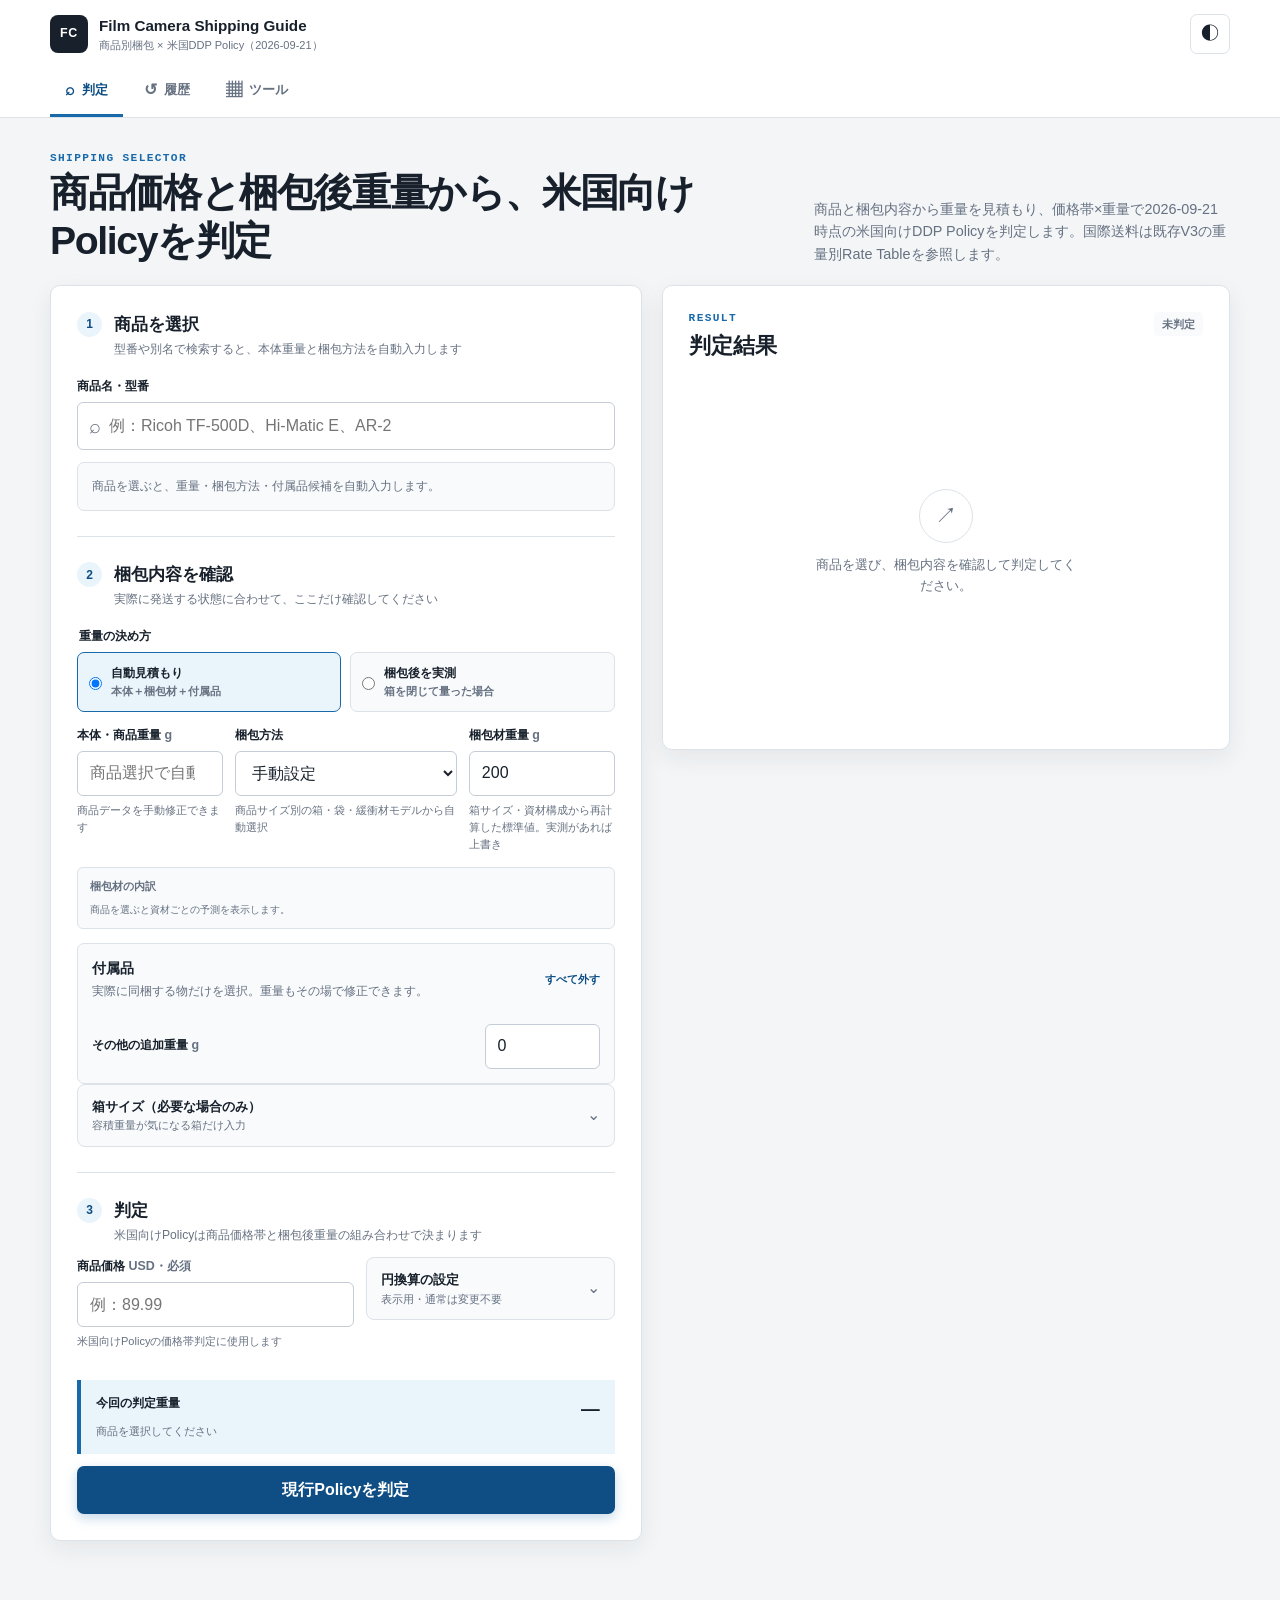
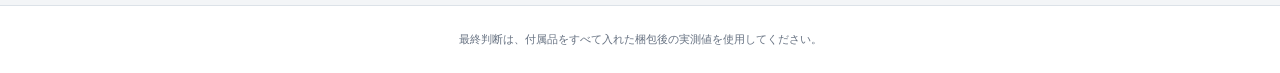
==== commit 9a022a80: "Fix policy selection and chargeable weight logic" ====
--- a/index.html
+++ b/index.html
@@ -146,6 +146,17 @@
           </div>
 
           <div id="measuredControls" class="field measured-card" hidden><label for="measuredWeight">梱包後の実測重量 <span>g</span></label><input id="measuredWeight" type="number" inputmode="decimal" min="0.1" step="0.1" placeholder="例：742"><small>付属品をすべて入れ、箱を閉じた状態の重量を入力</small></div>
+          <details class="disclosure dimension-disclosure">
+            <summary><span><b>箱サイズ（必要な場合のみ）</b><small>容積重量が気になる箱だけ入力</small></span><i aria-hidden="true">⌄</i></summary>
+            <div class="disclosure-body">
+              <div class="packing-fields">
+                <div class="field"><label for="boxLength">縦 <span>cm</span></label><input id="boxLength" type="number" inputmode="decimal" min="0" step="0.1" placeholder="例：23"></div>
+                <div class="field"><label for="boxWidth">横 <span>cm</span></label><input id="boxWidth" type="number" inputmode="decimal" min="0" step="0.1" placeholder="例：15"></div>
+                <div class="field"><label for="boxHeight">高さ <span>cm</span></label><input id="boxHeight" type="number" inputmode="decimal" min="0" step="0.1" placeholder="例：7"></div>
+              </div>
+              <p id="dimensionSummary" class="micro-note">未入力なら実重量のみで判定します。3辺を入れると、縦×横×高さ÷8000kgの容積重量と比較します。</p>
+            </div>
+          </details>
 
           <div class="section-divider"></div>
           <div class="section-title compact-title"><span>3</span><div><h2>判定</h2><p>米国向けPolicyは商品価格帯と梱包後重量の組み合わせで決まります</p></div></div>
@@ -176,7 +187,7 @@
             </div>
 
             <section class="quick-shipping-section">
-              <div class="subheading"><div><h3>主要な配送先の購入者送料</h3><p>米国だけを特別扱いせず、普段確認する国をまとめて表示</p></div><span id="rateCaption"></span></div>
+              <div class="subheading"><div><h3>主要な配送先の購入者送料</h3><p>米国は現行DDP Policy、その他は選択された重量枠の既存V3料金を表示</p></div><span id="rateCaption"></span></div>
               <div id="shippingCards" class="shipping-cards primary-routes"></div>
             </section>
 
@@ -190,7 +201,7 @@
                 <dl class="result-facts">
                   <div><dt>商品</dt><dd id="resultProduct"></dd></div>
                   <div><dt>判定重量</dt><dd id="resultWeight"></dd></div>
-                  <div><dt>重量区分</dt><dd id="resultWeightTier"></dd></div>
+                  <div><dt>適用重量枠</dt><dd id="resultWeightTier"></dd></div>
                   <div><dt>商品価格</dt><dd id="resultPrice"></dd></div>
                   <div><dt>米国価格帯 / サービス</dt><dd id="resultPriceTier"></dd></div>
                   <div><dt>国際基本料金</dt><dd id="resultInternationalBase"></dd></div>
@@ -257,7 +268,7 @@
 
 米国向けはeBay.comの「国内配送」欄にeBay SpeedPAK Economyを設定する。
 国際配送欄は米国以外に適用され、既存の重量別Rate Table（INT-AP-SPK-xxxxG-V3）を再利用する。
-梱包後重量は原則として実重量を優先し、必要な場合は容積重量（縦×横×高さ÷8000）も確認する。
+請求判定重量は実重量と容積重量（縦×横×高さ÷8000kg）の大きい方を使う。箱サイズが未入力なら実重量のみで暫定判定する。
 未登録の価格帯×重量の組み合わせは、このツールで新しい送料を推測して確定しない。</pre></div>
         </details>
       </section>
@@ -334,7 +345,7 @@
   <dialog id="itemDialog" class="item-dialog"><button id="closeDialog" class="dialog-close" type="button" aria-label="閉じる">×</button><div id="dialogContent"></div></dialog>
   <div id="toast" class="toast" role="status" hidden></div>
   <footer class="site-footer"><p>最終判断は、付属品をすべて入れた梱包後の実測値を使用してください。</p><p id="footerMeta"></p></footer>
-  <script>window.FILM_DB={"meta":{"generated":"2026-07-14 V9","recordCount":1959,"referenceCount":568,"cameraCount":1026,"lensCount":738,"accessoryCount":195,"genreCount":44,"notice":"V9：梱包資材と付属品の重量を再校正。袋・厚紙・小箱・60サイズ箱の現実的な資材構成から予測し、過大だった梱包加算を縮小。"},"items":[{"id":"agfaagfaisoletteiii","kind":"camera","brand":"Agfa","name":"Agfa Isolette III","aliases":["Isolette III","アグファ"],"genre":"Medium-format folding camera","genreJa":"中判フォールディング","format":"120","focus":"MF","lensType":"fixed","mount":"Fixed lens","year":1950,"weightG":620,"weightMinG":620,"weightMaxG":620,"weightCondition":"with fixed lens","dataType":"reference","confidence":"B","sourceId":"compiled-specs","catalogDetails":"","searchText":"Agfa Agfa Isolette III Isolette III アグファ Medium-format folding camera 中判フォールディング Fixed lens アグファ","packingMinG":205,"packingMaxG":350,"packingProfile":"camera-large","packingDefaultG":270},{"id":"bronicabronica100mmf35zenzanonpg","kind":"lens","brand":"Bronica","name":"Bronica 100mm f/3.5 Zenzanon PG","aliases":["Zenza Bronica","ブロニカ"],"genre":"Medium-format lens","genreJa":"中判レンズ","format":"120","focus":"MF","lensType":"lens","mount":"Bronica GS-1","year":null,"weightG":null,"weightMinG":460,"weightMaxG":610,"weightCondition":"同ジャンルの既知機種からの推定範囲","dataType":"genre-estimate","confidence":"D","sourceId":"open-model-catalog","catalogDetails":"Lens Mount: PG;Lens: 100mm f/3.5","searchText":"Bronica Bronica 100mm f/3.5 Zenzanon PG Zenza Bronica ブロニカ Medium-format lens 中判レンズ Bronica GS-1 ブロニカ Zenza Bronica","packingMinG":120,"packingMaxG":210,"packingProfile":"lens-medium","packingDefaultG":160},{"id":"bronicabronica105mmf35zenzanons","kind":"lens","brand":"Bronica","name":"Bronica 105mm f/3.5 Zenzanon-S","aliases":["Zenza Bronica","ブロニカ"],"genre":"Medium-format lens","genreJa":"中判レンズ","format":"120","focus":"MF","lensType":"lens","mount":"Bronica S/PS","year":null,"weightG":null,"weightMinG":460,"weightMaxG":610,"weightCondition":"同ジャンルの既知機種からの推定範囲","dataType":"genre-estimate","confidence":"D","sourceId":"open-model-catalog","catalogDetails":"Lens Mount: S,PS;Lens: 105mm f/3.5","searchText":"Bronica Bronica 105mm f/3.5 Zenzanon-S Zenza Bronica ブロニカ Medium-format lens 中判レンズ Bronica S/PS ブロニカ Zenza Bronica","packingMinG":120,"packingMaxG":210,"packingProfile":"lens-medium","packingDefaultG":160},{"id":"bronicabronica110mmf4macrozenzanonps","kind":"lens","brand":"Bronica","name":"Bronica 110mm f/4 Macro Zenzanon-PS","aliases":["Zenza Bronica","ブロニカ"],"genre":"Medium-format lens","genreJa":"中判レンズ","format":"120","focus":"MF","lensType":"lens","mount":"Bronica S/PS","year":null,"weightG":null,"weightMinG":460,"weightMaxG":610,"weightCondition":"同ジャンルの既知機種からの推定範囲","dataType":"genre-estimate","confidence":"D","sourceId":"open-model-catalog","catalogDetails":"Lens Mount: S,PS;Lens: 110mm f/4","searchText":"Bronica Bronica 110mm f/4 Macro Zenzanon-PS Zenza Bronica ブロニカ Medium-format lens 中判レンズ Bronica S/PS ブロニカ Zenza Bronica","packingMinG":120,"packingMaxG":210,"packingProfile":"lens-medium","packingDefaultG":160},{"id":"bronicabronica110mmf40zenzanonpg","kind":"lens","brand":"Bronica","name":"Bronica 110mm f/4.0 Zenzanon PG","aliases":["Zenza Bronica","ブロニカ"],"genre":"Medium-format lens","genreJa":"中判レンズ","format":"120","focus":"MF","lensType":"lens","mount":"Bronica GS-1","year":null,"weightG":null,"weightMinG":460,"weightMaxG":610,"weightCondition":"同ジャンルの既知機種からの推定範囲","dataType":"genre-estimate","confidence":"D","sourceId":"open-model-catalog","catalogDetails":"Lens Mount: PG;Lens: 110mm f/4","searchText":"Bronica Bronica 110mm f/4.0 Zenzanon PG Zenza Bronica ブロニカ Medium-format lens 中判レンズ Bronica GS-1 ブロニカ Zenza Bronica","packingMinG":120,"packingMaxG":210,"packingProfile":"lens-medium","packingDefaultG":160},{"id":"bronicabronica135mmf4zenzanonps","kind":"lens","brand":"Bronica","name":"Bronica 135mm f/4 Zenzanon-PS","aliases":["Zenza Bronica","ブロニカ"],"genre":"Medium-format lens","genreJa":"中判レンズ","format":"120","focus":"MF","lensType":"lens","mount":"Bronica S/PS","year":null,"weightG":null,"weightMinG":460,"weightMaxG":610,"weightCondition":"同ジャンルの既知機種からの推定範囲","dataType":"genre-estimate","confidence":"D","sourceId":"open-model-catalog","catalogDetails":"Lens Mount: S,PS;Lens: 135mm f/4","searchText":"Bronica Bronica 135mm f/4 Zenzanon-PS Zenza Bronica ブロニカ Medium-format lens 中判レンズ Bronica S/PS ブロニカ Zenza Bronica","packingMinG":120,"packingMaxG":210,"packingProfile":"lens-medium","packingDefaultG":160},{"id":"bronicabronica140280mmf56zenzanonsvariogon","kind":"lens","brand":"Bronica","name":"Bronica 140-280mm f/5.6 Zenzanon-S Variogon","aliases":["Zenza Bronica","ブロニカ"],"genre":"Medium-format lens","genreJa":"中判レンズ","format":"120","focus":"MF","lensType":"lens","mount":"Bronica S/PS","year":null,"weightG":null,"weightMinG":460,"weightMaxG":610,"weightCondition":"同ジャンルの既知機種からの推定範囲","dataType":"genre-estimate","confidence":"D","sourceId":"open-model-catalog","catalogDetails":"Lens Mount: S,PS;Lens: 140-280mm f/5.6","searchText":"Bronica Bronica 140-280mm f/5.6 Zenzanon-S Variogon Zenza Bronica ブロニカ Medium-format lens 中判レンズ Bronica S/PS ブロニカ Zenza Bronica","packingMinG":120,"packingMaxG":210,"packingProfile":"lens-medium","packingDefaultG":160},{"id":"bronicabronica150mmf35zenzanonmce","kind":"lens","brand":"Bronica","name":"Bronica 150mm f/3.5 Zenzanon MC E","aliases":["Zenza Bronica","ブロニカ"],"genre":"Medium-format lens","genreJa":"中判レンズ","format":"120","focus":"MF","lensType":"lens","mount":"Bronica E/PE","year":null,"weightG":null,"weightMinG":460,"weightMaxG":610,"weightCondition":"同ジャンルの既知機種からの推定範囲","dataType":"genre-estimate","confidence":"D","sourceId":"open-model-catalog","catalogDetails":"Lens Mount: E,PE;Lens: 150mm f/3.5 ø62","searchText":"Bronica Bronica 150mm f/3.5 Zenzanon MC E Zenza Bronica ブロニカ Medium-format lens 中判レンズ Bronica E/PE ブロニカ Zenza Bronica","packingMinG":120,"packingMaxG":210,"packingProfile":"lens-medium","packingDefaultG":160},{"id":"bronicabronica150mmf35zenzanons","kind":"lens","brand":"Bronica","name":"Bronica 150mm f/3.5 Zenzanon-S","aliases":["Zenza Bronica","ブロニカ"],"genre":"Medium-format lens","genreJa":"中判レンズ","format":"120","focus":"MF","lensType":"lens","mount":"Bronica S/PS","year":null,"weightG":null,"weightMinG":460,"weightMaxG":610,"weightCondition":"同ジャンルの既知機種からの推定範囲","dataType":"genre-estimate","confidence":"D","sourceId":"open-model-catalog","catalogDetails":"Lens Mount: S,PS;Lens: 150mm f/3.5 ø67","searchText":"Bronica Bronica 150mm f/3.5 Zenzanon-S Zenza Bronica ブロニカ Medium-format lens 中判レンズ Bronica S/PS ブロニカ Zenza Bronica","packingMinG":120,"packingMaxG":210,"packingProfile":"lens-medium","packingDefaultG":160},{"id":"bronicabronica150mmf40zenzanonpg","kind":"lens","brand":"Bronica","name":"Bronica 150mm f/4.0 Zenzanon PG","aliases":["Zenza Bronica","ブロニカ"],"genre":"Medium-format lens","genreJa":"中判レンズ","format":"120","focus":"MF","lensType":"lens","mount":"Bronica GS-1","year":null,"weightG":null,"weightMinG":460,"weightMaxG":610,"weightCondition":"同ジャンルの既知機種からの推定範囲","dataType":"genre-estimate","confidence":"D","sourceId":"open-model-catalog","catalogDetails":"Lens Mount: PG;Lens: 150mm f/4 ø72","searchText":"Bronica Bronica 150mm f/4.0 Zenzanon PG Zenza Bronica ブロニカ Medium-format lens 中判レンズ Bronica GS-1 ブロニカ Zenza Bronica","packingMinG":120,"packingMaxG":210,"packingProfile":"lens-medium","packingDefaultG":160},{"id":"bronicabronica150mmf40zenzanonps","kind":"lens","brand":"Bronica","name":"Bronica 150mm f/4.0 Zenzanon PS","aliases":["Zenza Bronica","ブロニカ"],"genre":"Medium-format lens","genreJa":"中判レンズ","format":"120","focus":"MF","lensType":"lens","mount":"Bronica S/PS","year":null,"weightG":null,"weightMinG":460,"weightMaxG":610,"weightCondition":"同ジャンルの既知機種からの推定範囲","dataType":"genre-estimate","confidence":"D","sourceId":"open-model-catalog","catalogDetails":"Lens Mount: S,PS;Lens: 150mm f/4","searchText":"Bronica Bronica 150mm f/4.0 Zenzanon PS Zenza Bronica ブロニカ Medium-format lens 中判レンズ Bronica S/PS ブロニカ Zenza Bronica","packingMinG":120,"packingMaxG":210,"packingProfile":"lens-medium","packingDefaultG":160},{"id":"bronicabronica200mmf45zenzanonpg","kind":"lens","brand":"Bronica","name":"Bronica 200mm f/4.5 Zenzanon PG","aliases":["Zenza Bronica","ブロニカ"],"genre":"Medium-format lens","genreJa":"中判レンズ","format":"120","focus":"MF","lensType":"lens","mount":"Bronica GS-1","year":null,"weightG":null,"weightMinG":460,"weightMaxG":610,"weightCondition":"同ジャンルの既知機種からの推定範囲","dataType":"genre-estimate","confidence":"D","sourceId":"open-model-catalog","catalogDetails":"Lens Mount: PG;Lens: 200mm f/4.5","searchText":"Bronica Bronica 200mm f/4.5 Zenzanon PG Zenza Bronica ブロニカ Medium-format lens 中判レンズ Bronica GS-1 ブロニカ Zenza Bronica","packingMinG":120,"packingMaxG":210,"packingProfile":"lens-medium","packingDefaultG":160},{"id":"bronicabronica200mmf45zenzanonps","kind":"lens","brand":"Bronica","name":"Bronica 200mm f/4.5 Zenzanon PS","aliases":["Zenza Bronica","ブロニカ"],"genre":"Medium-format lens","genreJa":"中判レンズ","format":"120","focus":"MF","lensType":"lens","mount":"Bronica S/PS","year":null,"weightG":null,"weightMinG":460,"weightMaxG":610,"weightCondition":"同ジャンルの既知機種からの推定範囲","dataType":"genre-estimate","confidence":"D","sourceId":"open-model-catalog","catalogDetails":"Lens Mount: S,PS;Lens: 200mm f/4.5","searchText":"Bronica Bronica 200mm f/4.5 Zenzanon PS Zenza Bronica ブロニカ Medium-format lens 中判レンズ Bronica S/PS ブロニカ Zenza Bronica","packingMinG":120,"packingMaxG":210,"packingProfile":"lens-medium","packingDefaultG":160},{"id":"bronicabronica200mmf45zenzanons","kind":"lens","brand":"Bronica","name":"Bronica 200mm f/4.5 Zenzanon-S","aliases":["Zenza Bronica","ブロニカ"],"genre":"Medium-format lens","genreJa":"中判レンズ","format":"120","focus":"MF","lensType":"lens","mount":"Bronica S/PS","year":null,"weightG":null,"weightMinG":460,"weightMaxG":610,"weightCondition":"同ジャンルの既知機種からの推定範囲","dataType":"genre-estimate","confidence":"D","sourceId":"open-model-catalog","catalogDetails":"Lens Mount: S,PS;Lens: 200mm f/4.5","searchText":"Bronica Bronica 200mm f/4.5 Zenzanon-S Zenza Bronica ブロニカ Medium-format lens 中判レンズ Bronica S/PS ブロニカ Zenza Bronica","packingMinG":120,"packingMaxG":210,"packingProfile":"lens-medium","packingDefaultG":160},{"id":"bronicabronica250mmf56zenzanonpg","kind":"lens","brand":"Bronica","name":"Bronica 250mm f/5.6 Zenzanon PG","aliases":["Zenza Bronica","ブロニカ"],"genre":"Medium-format lens","genreJa":"中判レンズ","format":"120","focus":"MF","lensType":"lens","mount":"Bronica GS-1","year":null,"weightG":null,"weightMinG":460,"weightMaxG":610,"weightCondition":"同ジャンルの既知機種からの推定範囲","dataType":"genre-estimate","confidence":"D","sourceId":"open-model-catalog","catalogDetails":"Lens Mount: PG;Lens: 250mm f/5.6","searchText":"Bronica Bronica 250mm f/5.6 Zenzanon PG Zenza Bronica ブロニカ Medium-format lens 中判レンズ Bronica GS-1 ブロニカ Zenza Bronica","packingMinG":120,"packingMaxG":210,"packingProfile":"lens-medium","packingDefaultG":160},{"id":"bronicabronica40mmf4zenzanonmce","kind":"lens","brand":"Bronica","name":"Bronica 40mm f/4 Zenzanon MC E","aliases":["Zenza Bronica","ブロニカ"],"genre":"Medium-format lens","genreJa":"中判レンズ","format":"120","focus":"MF","lensType":"lens","mount":"Bronica E/PE","year":null,"weightG":null,"weightMinG":460,"weightMaxG":610,"weightCondition":"同ジャンルの既知機種からの推定範囲","dataType":"genre-estimate","confidence":"D","sourceId":"open-model-catalog","catalogDetails":"Lens Mount: E,PE;Lens: 40mm f/4-22 ø62","searchText":"Bronica Bronica 40mm f/4 Zenzanon MC E Zenza Bronica ブロニカ Medium-format lens 中判レンズ Bronica E/PE ブロニカ Zenza Bronica","packingMinG":120,"packingMaxG":210,"packingProfile":"lens-medium","packingDefaultG":160},{"id":"bronicabronica40mmf4zenzanons","kind":"lens","brand":"Bronica","name":"Bronica 40mm f/4 Zenzanon S","aliases":["Zenza Bronica","ブロニカ"],"genre":"Medium-format lens","genreJa":"中判レンズ","format":"120","focus":"MF","lensType":"lens","mount":"Bronica S/PS","year":null,"weightG":null,"weightMinG":460,"weightMaxG":610,"weightCondition":"同ジャンルの既知機種からの推定範囲","dataType":"genre-estimate","confidence":"D","sourceId":"open-model-catalog","catalogDetails":"Lens Mount: S,PS;Lens: 40mm f/4","searchText":"Bronica Bronica 40mm f/4 Zenzanon S Zenza Bronica ブロニカ Medium-format lens 中判レンズ Bronica S/PS ブロニカ Zenza Bronica","packingMinG":120,"packingMaxG":210,"packingProfile":"lens-medium","packingDefaultG":160},{"id":"bronicabronica45mmf4rf","kind":"lens","brand":"Bronica","name":"Bronica 45mm f/4 RF","aliases":["Zenza Bronica","ブロニカ"],"genre":"Medium-format lens","genreJa":"中判レンズ","format":"120","focus":"MF","lensType":"lens","mount":"","year":null,"weightG":null,"weightMinG":460,"weightMaxG":610,"weightCondition":"同ジャンルの既知機種からの推定範囲","dataType":"genre-estimate","confidence":"D","sourceId":"open-model-catalog","catalogDetails":"Lens: 45-4mm ø58","searchText":"Bronica Bronica 45mm f/4 RF Zenza Bronica ブロニカ Medium-format lens 中判レンズ  ブロニカ Zenza Bronica","packingMinG":120,"packingMaxG":210,"packingProfile":"lens-medium","packingDefaultG":160},{"id":"bronicabronica50100mmf456zenzanonpsaspherical","kind":"lens","brand":"Bronica","name":"Bronica 50-100mm f/4-5.6 Zenzanon-PS Aspherical","aliases":["Zenza Bronica","ブロニカ"],"genre":"Medium-format lens","genreJa":"中判レンズ","format":"120","focus":"MF","lensType":"lens","mount":"Bronica S/PS","year":null,"weightG":null,"weightMinG":460,"weightMaxG":610,"weightCondition":"同ジャンルの既知機種からの推定範囲","dataType":"genre-estimate","confidence":"D","sourceId":"open-model-catalog","catalogDetails":"Lens Mount: S,PS;Lens: 50-100mm f/4-5.6","searchText":"Bronica Bronica 50-100mm f/4-5.6 Zenzanon-PS Aspherical Zenza Bronica ブロニカ Medium-format lens 中判レンズ Bronica S/PS ブロニカ Zenza Bronica","packingMinG":120,"packingMaxG":210,"packingProfile":"lens-medium","packingDefaultG":160},{"id":"bronicabronica500mmf8zenzanons","kind":"lens","brand":"Bronica","name":"Bronica 500mm f/8 Zenzanon-S","aliases":["Zenza Bronica","ブロニカ"],"genre":"Medium-format lens","genreJa":"中判レンズ","format":"120","focus":"MF","lensType":"lens","mount":"Bronica S/PS","year":null,"weightG":null,"weightMinG":460,"weightMaxG":610,"weightCondition":"同ジャンルの既知機種からの推定範囲","dataType":"genre-estimate","confidence":"D","sourceId":"open-model-catalog","catalogDetails":"Lens Mount: S,PS;Lens: 500mm f/8","searchText":"Bronica Bronica 500mm f/8 Zenzanon-S Zenza Bronica ブロニカ Medium-format lens 中判レンズ Bronica S/PS ブロニカ Zenza Bronica","packingMinG":120,"packingMaxG":210,"packingProfile":"lens-medium","packingDefaultG":160},{"id":"bronicabronica50mmf28zenzanonmc","kind":"lens","brand":"Bronica","name":"Bronica 50mm f/2.8 Zenzanon MC","aliases":["Zenza Bronica","ブロニカ"],"genre":"Medium-format lens","genreJa":"中判レンズ","format":"120","focus":"MF","lensType":"lens","mount":"Bronica E/PE","year":null,"weightG":null,"weightMinG":460,"weightMaxG":610,"weightCondition":"同ジャンルの既知機種からの推定範囲","dataType":"genre-estimate","confidence":"D","sourceId":"open-model-catalog","catalogDetails":"Lens Mount: E,PE;Lens: 50mm f/2.8-22 ø62","searchText":"Bronica Bronica 50mm f/2.8 Zenzanon MC Zenza Bronica ブロニカ Medium-format lens 中判レンズ Bronica E/PE ブロニカ Zenza Bronica","packingMinG":120,"packingMaxG":210,"packingProfile":"lens-medium","packingDefaultG":160},{"id":"bronicabronica50mmf35zenzanonps","kind":"lens","brand":"Bronica","name":"Bronica 50mm f/3.5 Zenzanon PS","aliases":["Zenza Bronica","ブロニカ"],"genre":"Medium-format lens","genreJa":"中判レンズ","format":"120","focus":"MF","lensType":"lens","mount":"Bronica S/PS","year":null,"weightG":null,"weightMinG":460,"weightMaxG":610,"weightCondition":"同ジャンルの既知機種からの推定範囲","dataType":"genre-estimate","confidence":"D","sourceId":"open-model-catalog","catalogDetails":"Lens Mount: S,PS;Lens: 50mm f/3.5-22 ø77","searchText":"Bronica Bronica 50mm f/3.5 Zenzanon PS Zenza Bronica ブロニカ Medium-format lens 中判レンズ Bronica S/PS ブロニカ Zenza Bronica","packingMinG":120,"packingMaxG":210,"packingProfile":"lens-medium","packingDefaultG":160},{"id":"bronicabronica50mmf35zenzanons","kind":"lens","brand":"Bronica","name":"Bronica 50mm f/3.5 Zenzanon-S","aliases":["Zenza Bronica","ブロニカ"],"genre":"Medium-format lens","genreJa":"中判レンズ","format":"120","focus":"MF","lensType":"lens","mount":"Bronica S/PS","year":null,"weightG":null,"weightMinG":460,"weightMaxG":610,"weightCondition":"同ジャンルの既知機種からの推定範囲","dataType":"genre-estimate","confidence":"D","sourceId":"open-model-catalog","catalogDetails":"Lens Mount: S,PS;Lens: 50mm f/3.5 ø67","searchText":"Bronica Bronica 50mm f/3.5 Zenzanon-S Zenza Bronica ブロニカ Medium-format lens 中判レンズ Bronica S/PS ブロニカ Zenza Bronica","packingMinG":120,"packingMaxG":210,"packingProfile":"lens-medium","packingDefaultG":160},{"id":"bronicabronica50mmf45zenzanonpg","kind":"lens","brand":"Bronica","name":"Bronica 50mm f/4.5 Zenzanon PG","aliases":["Zenza Bronica","ブロニカ"],"genre":"Medium-format lens","genreJa":"中判レンズ","format":"120","focus":"MF","lensType":"lens","mount":"Bronica GS-1","year":null,"weightG":null,"weightMinG":460,"weightMaxG":610,"weightCondition":"同ジャンルの既知機種からの推定範囲","dataType":"genre-estimate","confidence":"D","sourceId":"open-model-catalog","catalogDetails":"Lens Mount: PG;Lens: 50mm f/4.5","searchText":"Bronica Bronica 50mm f/4.5 Zenzanon PG Zenza Bronica ブロニカ Medium-format lens 中判レンズ Bronica GS-1 ブロニカ Zenza Bronica","packingMinG":120,"packingMaxG":210,"packingProfile":"lens-medium","packingDefaultG":160},{"id":"bronicabronica65mmf4zenzanonrf","kind":"lens","brand":"Bronica","name":"Bronica 65mm f/4 Zenzanon-RF","aliases":["Zenza Bronica","ブロニカ"],"genre":"Medium-format lens","genreJa":"中判レンズ","format":"120","focus":"MF","lensType":"lens","mount":"","year":null,"weightG":null,"weightMinG":460,"weightMaxG":610,"weightCondition":"同ジャンルの既知機種からの推定範囲","dataType":"genre-estimate","confidence":"D","sourceId":"open-model-catalog","catalogDetails":"Lens: 65mm f/4","searchText":"Bronica Bronica 65mm f/4 Zenzanon-RF Zenza Bronica ブロニカ Medium-format lens 中判レンズ  ブロニカ Zenza Bronica","packingMinG":120,"packingMaxG":210,"packingProfile":"lens-medium","packingDefaultG":160},{"id":"bronicabronica65mmf40zenzanonpg","kind":"lens","brand":"Bronica","name":"Bronica 65mm f/4.0 Zenzanon PG","aliases":["Zenza Bronica","ブロニカ"],"genre":"Medium-format lens","genreJa":"中判レンズ","format":"120","focus":"MF","lensType":"lens","mount":"Bronica GS-1","year":null,"weightG":null,"weightMinG":460,"weightMaxG":610,"weightCondition":"同ジャンルの既知機種からの推定範囲","dataType":"genre-estimate","confidence":"D","sourceId":"open-model-catalog","catalogDetails":"Lens Mount: PG;Lens: 65mm f/4 ø72","searchText":"Bronica Bronica 65mm f/4.0 Zenzanon PG Zenza Bronica ブロニカ Medium-format lens 中判レンズ Bronica GS-1 ブロニカ Zenza Bronica","packingMinG":120,"packingMaxG":210,"packingProfile":"lens-medium","packingDefaultG":160},{"id":"bronicabronica65mmf40zenzanonps","kind":"lens","brand":"Bronica","name":"Bronica 65mm f/4.0 Zenzanon PS","aliases":["Zenza Bronica","ブロニカ"],"genre":"Medium-format lens","genreJa":"中判レンズ","format":"120","focus":"MF","lensType":"lens","mount":"Bronica S/PS","year":null,"weightG":null,"weightMinG":460,"weightMaxG":610,"weightCondition":"同ジャンルの既知機種からの推定範囲","dataType":"genre-estimate","confidence":"D","sourceId":"open-model-catalog","catalogDetails":"Lens Mount: S,PS;Lens: 65mm f/4 ø67","searchText":"Bronica Bronica 65mm f/4.0 Zenzanon PS Zenza Bronica ブロニカ Medium-format lens 中判レンズ Bronica S/PS ブロニカ Zenza Bronica","packingMinG":120,"packingMaxG":210,"packingProfile":"lens-medium","packingDefaultG":160},{"id":"bronicabronica75mmf28zenzanonpe","kind":"lens","brand":"Bronica","name":"Bronica 75mm f/2.8 Zenzanon PE","aliases":["Zenza Bronica","ブロニカ"],"genre":"Medium-format lens","genreJa":"中判レンズ","format":"120","focus":"MF","lensType":"lens","mount":"Bronica E/PE","year":null,"weightG":null,"weightMinG":460,"weightMaxG":610,"weightCondition":"同ジャンルの既知機種からの推定範囲","dataType":"genre-estimate","confidence":"D","sourceId":"open-model-catalog","catalogDetails":"Lens Mount: E,PE","searchText":"Bronica Bronica 75mm f/2.8 Zenzanon PE Zenza Bronica ブロニカ Medium-format lens 中判レンズ Bronica E/PE ブロニカ Zenza Bronica","packingMinG":120,"packingMaxG":210,"packingProfile":"lens-medium","packingDefaultG":160},{"id":"bronicabronica80mmf28zenzanonps","kind":"lens","brand":"Bronica","name":"Bronica 80mm f/2.8 Zenzanon PS","aliases":["Zenza Bronica","ブロニカ"],"genre":"Medium-format lens","genreJa":"中判レンズ","format":"120","focus":"MF","lensType":"lens","mount":"Bronica S/PS","year":null,"weightG":null,"weightMinG":460,"weightMaxG":610,"weightCondition":"同ジャンルの既知機種からの推定範囲","dataType":"genre-estimate","confidence":"D","sourceId":"open-model-catalog","catalogDetails":"Lens Mount: S,PS;Lens: 80mm f/2.8-22 ø67","searchText":"Bronica Bronica 80mm f/2.8 Zenzanon PS Zenza Bronica ブロニカ Medium-format lens 中判レンズ Bronica S/PS ブロニカ Zenza Bronica","packingMinG":120,"packingMaxG":210,"packingProfile":"lens-medium","packingDefaultG":160},{"id":"bronicabronica80mmf28zenzanons","kind":"lens","brand":"Bronica","name":"Bronica 80mm f/2.8 Zenzanon-S","aliases":["Zenza Bronica","ブロニカ"],"genre":"Medium-format lens","genreJa":"中判レンズ","format":"120","focus":"MF","lensType":"lens","mount":"Bronica S/PS","year":null,"weightG":null,"weightMinG":460,"weightMaxG":610,"weightCondition":"同ジャンルの既知機種からの推定範囲","dataType":"genre-estimate","confidence":"D","sourceId":"open-model-catalog","catalogDetails":"Lens Mount: S,PS;Lens: 80mm f/2.8 ø67","searchText":"Bronica Bronica 80mm f/2.8 Zenzanon-S Zenza Bronica ブロニカ Medium-format lens 中判レンズ Bronica S/PS ブロニカ Zenza Bronica","packingMinG":120,"packingMaxG":210,"packingProfile":"lens-medium","packingDefaultG":160},{"id":"bronicabronicaetrsi","kind":"camera","brand":"Bronica","name":"Bronica ETRSi","aliases":["ETRSi","Zenza Bronica","ブロニカ","Bronica ETR S","Bronica ETR"],"genre":"Medium-format SLR","genreJa":"中判一眼レフ","format":"120","focus":"MF","lensType":"interchangeable","mount":"Bronica","year":1989,"weightG":1500,"weightMinG":1500,"weightMaxG":1500,"weightCondition":"standard kit with finder, back and 75mm lens","dataType":"reference","confidence":"B","sourceId":"compiled-specs","catalogDetails":"","searchText":"Bronica Bronica ETRSi ETRSi Zenza Bronica ブロニカ Bronica ETR S Bronica ETR Medium-format SLR 中判一眼レフ Bronica ブロニカ Zenza Bronica","packingMinG":205,"packingMaxG":350,"packingProfile":"camera-large","packingDefaultG":270},{"id":"bronicabronicags1","kind":"camera","brand":"Bronica","name":"Bronica GS-1","aliases":["GS1","Zenza Bronica","ブロニカ"],"genre":"Medium-format SLR","genreJa":"中判一眼レフ","format":"120","focus":"MF","lensType":"interchangeable","mount":"Bronica","year":1983,"weightG":1800,"weightMinG":1800,"weightMaxG":1800,"weightCondition":"standard kit with finder, back and 100mm lens","dataType":"reference","confidence":"B","sourceId":"compiled-specs","catalogDetails":"","searchText":"Bronica Bronica GS-1 GS1 Zenza Bronica ブロニカ Medium-format SLR 中判一眼レフ Bronica ブロニカ Zenza Bronica","packingMinG":280,"packingMaxG":470,"packingProfile":"reinforced-xl","packingDefaultG":360},{"id":"bronicabronicarf645","kind":"camera","brand":"Bronica","name":"Bronica RF645","aliases":["RF645","Zenza Bronica","ブロニカ"],"genre":"Medium-format rangefinder","genreJa":"中判レンジファインダー","format":"120","focus":"MF","lensType":"interchangeable","mount":"Bronica","year":2000,"weightG":1000,"weightMinG":1000,"weightMaxG":1000,"weightCondition":"body without lens","dataType":"reference","confidence":"B","sourceId":"compiled-specs","catalogDetails":"","searchText":"Bronica Bronica RF645 RF645 Zenza Bronica ブロニカ Medium-format rangefinder 中判レンジファインダー Bronica ブロニカ Zenza Bronica","packingMinG":205,"packingMaxG":350,"packingProfile":"camera-large","packingDefaultG":270},{"id":"bronicabronicas2","kind":"camera","brand":"Bronica","name":"Bronica S2","aliases":["Zenza Bronica","ブロニカ"],"genre":"Medium-format SLR","genreJa":"中判一眼レフ","format":"120","focus":"MF","lensType":"interchangeable","mount":"C,S2,EC","year":1966,"weightG":null,"weightMinG":1210,"weightMaxG":1800,"weightCondition":"同ジャンルの既知機種からの推定範囲","dataType":"genre-estimate","confidence":"D","sourceId":"open-model-catalog","catalogDetails":"Film Size: 120 Picture Size: 6x6cm;Marketed: 1966;Lens Mount: C,S2,EC","searchText":"Bronica Bronica S2 Zenza Bronica ブロニカ Medium-format SLR 中判一眼レフ C,S2,EC ブロニカ Zenza Bronica","packingMinG":280,"packingMaxG":470,"packingProfile":"reinforced-xl","packingDefaultG":360},{"id":"bronicabronicas2a","kind":"camera","brand":"Bronica","name":"Bronica S2A","aliases":["Zenza Bronica","ブロニカ"],"genre":"Medium-format SLR","genreJa":"中判一眼レフ","format":"120","focus":"MF","lensType":"interchangeable","mount":"C,S2,EC","year":1969,"weightG":null,"weightMinG":1210,"weightMaxG":1800,"weightCondition":"同ジャンルの既知機種からの推定範囲","dataType":"genre-estimate","confidence":"D","sourceId":"open-model-catalog","catalogDetails":"Film Size: 120 Picture Size: 6x6cm;Marketed: 1969;Lens Mount: C,S2,EC","searchText":"Bronica Bronica S2A Zenza Bronica ブロニカ Medium-format SLR 中判一眼レフ C,S2,EC ブロニカ Zenza Bronica","packingMinG":280,"packingMaxG":470,"packingProfile":"reinforced-xl","packingDefaultG":360},{"id":"bronicabronicasqa","kind":"camera","brand":"Bronica","name":"Bronica SQ-A","aliases":["SQ-A","Zenza Bronica","ブロニカ","Bronica SQ-Ai","Bronica SQ-AM","Bronica SQ"],"genre":"Medium-format SLR","genreJa":"中判一眼レフ","format":"120","focus":"MF","lensType":"interchangeable","mount":"Bronica","year":1982,"weightG":1500,"weightMinG":1500,"weightMaxG":1500,"weightCondition":"standard kit with finder, back and 80mm lens","dataType":"reference","confidence":"B","sourceId":"compiled-specs","catalogDetails":"","searchText":"Bronica Bronica SQ-A SQ-A Zenza Bronica ブロニカ Bronica SQ-Ai Bronica SQ-AM Bronica SQ Medium-format SLR 中判一眼レフ Bronica ブロニカ Zenza Bronica","packingMinG":205,"packingMaxG":350,"packingProfile":"camera-large","packingDefaultG":270},{"id":"bronicabronicasqb","kind":"camera","brand":"Bronica","name":"Bronica SQ-B","aliases":["Zenza Bronica","ブロニカ"],"genre":"Medium-format SLR","genreJa":"中判一眼レフ","format":"120","focus":"MF","lensType":"interchangeable","mount":"Bronica S/PS","year":null,"weightG":null,"weightMinG":1210,"weightMaxG":1800,"weightCondition":"同ジャンルの既知機種からの推定範囲","dataType":"genre-estimate","confidence":"D","sourceId":"open-model-catalog","catalogDetails":"Film Size: 120 Picture Size: 6x6cm;Lens Mount: S,PS","searchText":"Bronica Bronica SQ-B Zenza Bronica ブロニカ Medium-format SLR 中判一眼レフ Bronica S/PS ブロニカ Zenza Bronica","packingMinG":280,"packingMaxG":470,"packingProfile":"reinforced-xl","packingDefaultG":360},{"id":"bronicazenzanonpe75mmf28","kind":"lens","brand":"Bronica","name":"Zenzanon PE 75mm f/2.8","aliases":["ETR 75mm","Zenza Bronica","ブロニカ"],"genre":"Medium-format lens","genreJa":"中判レンズ","format":"120","focus":"MF","lensType":"lens","mount":"Bronica","year":1980,"weightG":460,"weightMinG":460,"weightMaxG":460,"weightCondition":"lens only, without caps","dataType":"reference","confidence":"B","sourceId":"compiled-specs","catalogDetails":"","searchText":"Bronica Zenzanon PE 75mm f/2.8 ETR 75mm Zenza Bronica ブロニカ Medium-format lens 中判レンズ Bronica ブロニカ Zenza Bronica","packingMinG":120,"packingMaxG":210,"packingProfile":"lens-medium","packingDefaultG":160},{"id":"bronicazenzanonps80mmf28","kind":"lens","brand":"Bronica","name":"Zenzanon PS 80mm f/2.8","aliases":["SQ 80mm","Zenza Bronica","ブロニカ"],"genre":"Medium-format lens","genreJa":"中判レンズ","format":"120","focus":"MF","lensType":"lens","mount":"Bronica","year":1982,"weightG":490,"weightMinG":490,"weightMaxG":490,"weightCondition":"lens only, without caps","dataType":"reference","confidence":"B","sourceId":"compiled-specs","catalogDetails":"","searchText":"Bronica Zenzanon PS 80mm f/2.8 SQ 80mm Zenza Bronica ブロニカ Medium-format lens 中判レンズ Bronica ブロニカ Zenza Bronica","packingMinG":120,"packingMaxG":210,"packingProfile":"lens-medium","packingDefaultG":160},{"id":"canoncanon100mmf2rf","kind":"lens","brand":"Canon","name":"Canon 100mm f/2 RF","aliases":["キャノン","キヤノン"],"genre":"Rangefinder lens","genreJa":"レンジファインダーレンズ","format":"35mm","focus":"MF","lensType":"lens","mount":"Leica screw","year":null,"weightG":null,"weightMinG":100,"weightMaxG":550,"weightCondition":"同ジャンルの既知機種からの推定範囲","dataType":"genre-estimate","confidence":"D","sourceId":"open-model-catalog","catalogDetails":"Lens Mount: Leica Screw;Lens: 100mm f/2","searchText":"Canon Canon 100mm f/2 RF キャノン キヤノン Rangefinder lens レンジファインダーレンズ Leica screw キヤノン キャノン","packingMinG":120,"packingMaxG":210,"packingProfile":"lens-medium","packingDefaultG":160},{"id":"canoncanon110ed20","kind":"camera","brand":"Canon","name":"Canon 110ED 20","aliases":["キャノン","キヤノン"],"genre":"Vintage film camera","genreJa":"その他・クラシックカメラ","format":"110","focus":"MF","lensType":"fixed","mount":"Fixed lens","year":1977,"weightG":null,"weightMinG":350,"weightMaxG":1000,"weightCondition":"同ジャンルの既知機種からの推定範囲","dataType":"genre-estimate","confidence":"D","sourceId":"open-model-catalog","catalogDetails":"Film Size: 110 Picture Size: 13x17mm;Marketed: 1977","searchText":"Canon Canon 110ED 20 キャノン キヤノン Vintage film camera その他・クラシックカメラ Fixed lens キヤノン キャノン","packingMinG":205,"packingMaxG":350,"packingProfile":"camera-large","packingDefaultG":270},{"id":"canoncanon50mmf095","kind":"lens","brand":"Canon","name":"Canon 50mm f/0.95","aliases":["キャノン","キヤノン"],"genre":"35mm manual-focus lens","genreJa":"35mm MFレンズ","format":"35mm","focus":"MF","lensType":"lens","mount":"","year":null,"weightG":null,"weightMinG":165,"weightMaxG":250,"weightCondition":"同ジャンルの既知機種からの推定範囲","dataType":"genre-estimate","confidence":"D","sourceId":"open-model-catalog","catalogDetails":"","searchText":"Canon Canon 50mm f/0.95 キャノン キヤノン 35mm manual-focus lens 35mm MFレンズ  キヤノン キャノン","packingMinG":85,"packingMaxG":150,"packingProfile":"lens-small","packingDefaultG":115},{"id":"canoncanon7","kind":"camera","brand":"Canon","name":"Canon 7","aliases":["Canon Seven","キャノン","キヤノン","Canon 7S"],"genre":"35mm interchangeable rangefinder","genreJa":"35mmレンジファインダー（レンズ交換式）","format":"35mm","focus":"MF","lensType":"interchangeable","mount":"Canon LTM","year":1961,"weightG":620,"weightMinG":620,"weightMaxG":620,"weightCondition":"body only","dataType":"reference","confidence":"B","sourceId":"compiled-specs","catalogDetails":"","searchText":"Canon Canon 7 Canon Seven キャノン キヤノン Canon 7S 35mm interchangeable rangefinder 35mmレンジファインダー（レンズ交換式） Canon LTM キヤノン キャノン","packingMinG":125,"packingMaxG":215,"packingProfile":"compact-heavy","packingDefaultG":165},{"id":"canoncanona1","kind":"camera","brand":"Canon","name":"Canon A-1","aliases":["A1","キャノン","キヤノン"],"genre":"35mm MF SLR","genreJa":"35mm一眼レフ（MF）","format":"35mm","focus":"MF","lensType":"interchangeable","mount":"Canon FD","year":1978,"weightG":620,"weightMinG":620,"weightMaxG":620,"weightCondition":"body only","dataType":"reference","confidence":"B","sourceId":"compiled-specs","catalogDetails":"","searchText":"Canon Canon A-1 A1 キャノン キヤノン 35mm MF SLR 35mm一眼レフ（MF） Canon FD キヤノン キャノン","packingMinG":140,"packingMaxG":240,"packingProfile":"camera-body","packingDefaultG":185},{"kind":"camera","brand":"Canon","name":"Canon A35 Datelux","aliases":["A35 Datelux","A35Datelux","キヤノン","キャノン"],"genre":"35mm fixed-lens rangefinder","genreJa":"35mmレンジファインダー（固定レンズ）","format":"35mm","focus":"MF","lensType":"fixed","mount":"Fixed lens","year":null,"weightG":null,"weightMinG":340,"weightMaxG":700,"weightCondition":"同系統の既知機種からの推定範囲。出品前に実測推奨","dataType":"genre-estimate","confidence":"D","packingMinG":125,"packingMaxG":215,"sourceId":"expanded-compact-rangefinder-2026","id":"canoncanona35datelux","catalogDetails":"機種名を追加収録。個別重量は未確認のため推定範囲を表示。","searchText":"Canon Canon A35 Datelux A35 Datelux A35Datelux キヤノン キャノン 35mm fixed-lens rangefinder 35mmレンジファインダー（固定レンズ） Fixed lens キヤノン キャノン","packingProfile":"compact-heavy","packingDefaultG":165},{"kind":"camera","brand":"Canon","name":"Canon A35F","aliases":["A35F","キヤノン","キャノン"],"genre":"35mm fixed-lens rangefinder","genreJa":"35mmレンジファインダー（固定レンズ）","format":"35mm","focus":"MF","lensType":"fixed","mount":"Fixed lens","year":null,"weightG":null,"weightMinG":340,"weightMaxG":700,"weightCondition":"同系統の既知機種からの推定範囲。出品前に実測推奨","dataType":"genre-estimate","confidence":"D","packingMinG":125,"packingMaxG":215,"sourceId":"expanded-compact-rangefinder-2026","id":"canoncanona35f","catalogDetails":"機種名を追加収録。個別重量は未確認のため推定範囲を表示。","searchText":"Canon Canon A35F A35F キヤノン キャノン 35mm fixed-lens rangefinder 35mmレンジファインダー（固定レンズ） Fixed lens キヤノン キャノン","packingProfile":"compact-heavy","packingDefaultG":165},{"id":"canoncanonae1","kind":"camera","brand":"Canon","name":"Canon AE-1","aliases":["AE1","キャノン","キヤノン","Canon AE-1P"],"genre":"35mm MF SLR","genreJa":"35mm一眼レフ（MF）","format":"35mm","focus":"MF","lensType":"interchangeable","mount":"Canon FD","year":1976,"weightG":590,"weightMinG":590,"weightMaxG":590,"weightCondition":"body only","dataType":"reference","confidence":"B","sourceId":"compiled-specs","catalogDetails":"","searchText":"Canon Canon AE-1 AE1 キャノン キヤノン Canon AE-1P 35mm MF SLR 35mm一眼レフ（MF） Canon FD キヤノン キャノン","packingMinG":140,"packingMaxG":240,"packingProfile":"camera-body","packingDefaultG":185},{"id":"canoncanonae1program","kind":"camera","brand":"Canon","name":"Canon AE-1 Program","aliases":["AE1 Program","キャノン","キヤノン"],"genre":"35mm MF SLR","genreJa":"35mm一眼レフ（MF）","format":"35mm","focus":"MF","lensType":"interchangeable","mount":"Canon FD","year":1981,"weightG":565,"weightMinG":565,"weightMaxG":565,"weightCondition":"body only","dataType":"reference","confidence":"B","sourceId":"compiled-specs","catalogDetails":"","searchText":"Canon Canon AE-1 Program AE1 Program キャノン キヤノン 35mm MF SLR 35mm一眼レフ（MF） Canon FD キヤノン キャノン","packingMinG":140,"packingMaxG":240,"packingProfile":"camera-body","packingDefaultG":185},{"id":"canoncanonaf35m","kind":"camera","brand":"Canon","name":"Canon AF35M","aliases":["Autoboy","Sure Shot","キャノン","キヤノン"],"genre":"35mm AF compact","genreJa":"35mm AFコンパクト","format":"35mm","focus":"AF","lensType":"fixed","mount":"Fixed lens","year":1979,"weightG":405,"weightMinG":405,"weightMaxG":405,"weightCondition":"without batteries","dataType":"reference","confidence":"B","sourceId":"compiled-specs","catalogDetails":"","searchText":"Canon Canon AF35M Autoboy Sure Shot キャノン キヤノン Canon Sure Shot 105 Zoom 35mm Camera Canon New Sure Shot aka Canon Autoboy 2 aka Canon AF35M II Canon Super Sure Shot aka Canon AF35ML Autoboy Super aka Canon AF35ML Canon Sure Shot Z90W 35mm AF compact 35mm AFコンパクト Fixed lens キヤノン キャノン","packingMinG":105,"packingMaxG":180,"packingProfile":"compact-standard","packingDefaultG":140},{"kind":"camera","brand":"Canon","name":"Canon AF35M II","aliases":["AF35M II","AF35MII","キヤノン","キャノン"],"genre":"35mm AF compact","genreJa":"35mm AFコンパクト","format":"35mm","focus":"AF","lensType":"fixed","mount":"Fixed lens","year":null,"weightG":null,"weightMinG":160,"weightMaxG":430,"weightCondition":"同系統の既知機種からの推定範囲。出品前に実測推奨","dataType":"genre-estimate","confidence":"D","packingMinG":105,"packingMaxG":180,"sourceId":"expanded-compact-rangefinder-2026","id":"canoncanonaf35mii","catalogDetails":"機種名を追加収録。個別重量は未確認のため推定範囲を表示。","searchText":"Canon Canon AF35M II AF35M II AF35MII キヤノン キャノン 35mm AF compact 35mm AFコンパクト Fixed lens キヤノン キャノン","packingProfile":"compact-standard","packingDefaultG":140},{"id":"canoncanonaf35ml","kind":"camera","brand":"Canon","name":"Canon AF35ML","aliases":["Super Sure Shot","キャノン","キヤノン"],"genre":"35mm AF compact","genreJa":"35mm AFコンパクト","format":"35mm","focus":"AF","lensType":"fixed","mount":"Fixed lens","year":1981,"weightG":440,"weightMinG":440,"weightMaxG":440,"weightCondition":"without batteries","dataType":"reference","confidence":"B","sourceId":"compiled-specs","catalogDetails":"","searchText":"Canon Canon AF35ML Super Sure Shot キャノン キヤノン 35mm AF compact 35mm AFコンパクト Fixed lens キヤノン キャノン","packingMinG":105,"packingMaxG":180,"packingProfile":"compact-standard","packingDefaultG":140},{"id":"canoncanonal1","kind":"camera","brand":"Canon","name":"Canon AL-1","aliases":["AL1","キャノン","キヤノン"],"genre":"35mm MF SLR","genreJa":"35mm一眼レフ（MF）","format":"35mm","focus":"MF","lensType":"interchangeable","mount":"Canon FD","year":1982,"weightG":490,"weightMinG":490,"weightMaxG":490,"weightCondition":"body only","dataType":"reference","confidence":"B","sourceId":"compiled-specs","catalogDetails":"","searchText":"Canon Canon AL-1 AL1 キャノン キヤノン 35mm MF SLR 35mm一眼レフ（MF） Canon FD キヤノン キャノン","packingMinG":140,"packingMaxG":240,"packingProfile":"camera-body","packingDefaultG":185},{"id":"canoncanonas6","kind":"camera","brand":"Canon","name":"Canon AS-6","aliases":["キャノン","キヤノン"],"genre":"Vintage film camera","genreJa":"その他・クラシックカメラ","format":"35mm","focus":"MF","lensType":"interchangeable","mount":"","year":1986,"weightG":null,"weightMinG":350,"weightMaxG":1000,"weightCondition":"同ジャンルの既知機種からの推定範囲","dataType":"genre-estimate","confidence":"D","sourceId":"open-model-catalog","catalogDetails":"Marketed: 1986","searchText":"Canon Canon AS-6 キャノン キヤノン Vintage film camera その他・クラシックカメラ  キヤノン キャノン","packingMinG":205,"packingMaxG":350,"packingProfile":"camera-large","packingDefaultG":270},{"id":"canoncanonat1","kind":"camera","brand":"Canon","name":"Canon AT-1","aliases":["AT1","キャノン","キヤノン"],"genre":"35mm MF SLR","genreJa":"35mm一眼レフ（MF）","format":"35mm","focus":"MF","lensType":"interchangeable","mount":"Canon FD","year":1976,"weightG":590,"weightMinG":590,"weightMaxG":590,"weightCondition":"body only","dataType":"reference","confidence":"B","sourceId":"compiled-specs","catalogDetails":"","searchText":"Canon Canon AT-1 AT1 キャノン キヤノン 35mm MF SLR 35mm一眼レフ（MF） Canon FD キヤノン キャノン","packingMinG":140,"packingMaxG":240,"packingProfile":"camera-body","packingDefaultG":185},{"id":"canoncanonautoboy2","kind":"camera","brand":"Canon","name":"Canon Autoboy 2","aliases":["AF35M II","Sure Shot 2","キャノン","キヤノン"],"genre":"35mm AF compact","genreJa":"35mm AFコンパクト","format":"35mm","focus":"AF","lensType":"fixed","mount":"Fixed lens","year":1983,"weightG":300,"weightMinG":300,"weightMaxG":300,"weightCondition":"without batteries","dataType":"reference","confidence":"B","sourceId":"compiled-specs","catalogDetails":"","searchText":"Canon Canon Autoboy 2 AF35M II Sure Shot 2 キャノン キヤノン 35mm AF compact 35mm AFコンパクト Fixed lens キヤノン キャノン","packingMinG":105,"packingMaxG":180,"packingProfile":"compact-standard","packingDefaultG":140},{"kind":"camera","brand":"Canon","name":"Canon Autoboy 2 Quartz Date","aliases":["Autoboy 2 Quartz Date","Autoboy2QuartzDate","キヤノン","キャノン"],"genre":"35mm AF compact","genreJa":"35mm AFコンパクト","format":"35mm","focus":"AF","lensType":"fixed","mount":"Fixed lens","year":null,"weightG":null,"weightMinG":160,"weightMaxG":430,"weightCondition":"同系統の既知機種からの推定範囲。出品前に実測推奨","dataType":"genre-estimate","confidence":"D","packingMinG":105,"packingMaxG":180,"sourceId":"expanded-compact-rangefinder-2026","id":"canoncanonautoboy2quartzdate","catalogDetails":"機種名を追加収録。個別重量は未確認のため推定範囲を表示。","searchText":"Canon Canon Autoboy 2 Quartz Date Autoboy 2 Quartz Date Autoboy2QuartzDate キヤノン キャノン 35mm AF compact 35mm AFコンパクト Fixed lens キヤノン キャノン","packingProfile":"compact-standard","packingDefaultG":140},{"id":"canoncanonautoboy3","kind":"camera","brand":"Canon","name":"Canon Autoboy 3","aliases":["Sure Shot Supreme","キャノン","キヤノン"],"genre":"35mm AF compact","genreJa":"35mm AFコンパクト","format":"35mm","focus":"AF","lensType":"fixed","mount":"Fixed lens","year":1986,"weightG":315,"weightMinG":315,"weightMaxG":315,"weightCondition":"without batteries","dataType":"reference","confidence":"B","sourceId":"compiled-specs","catalogDetails":"","searchText":"Canon Canon Autoboy 3 Sure Shot Supreme キャノン キヤノン 35mm AF compact 35mm AFコンパクト Fixed lens キヤノン キャノン","packingMinG":105,"packingMaxG":180,"packingProfile":"compact-standard","packingDefaultG":140},{"kind":"camera","brand":"Canon","name":"Canon Autoboy BF80","aliases":["Autoboy BF80","AutoboyBF80","キヤノン","キャノン"],"genre":"35mm AF compact","genreJa":"35mm AFコンパクト","format":"35mm","focus":"AF","lensType":"fixed","mount":"Fixed lens","year":null,"weightG":null,"weightMinG":160,"weightMaxG":430,"weightCondition":"同系統の既知機種からの推定範囲。出品前に実測推奨","dataType":"genre-estimate","confidence":"D","packingMinG":105,"packingMaxG":180,"sourceId":"expanded-compact-rangefinder-2026","id":"canoncanonautoboybf80","catalogDetails":"機種名を追加収録。個別重量は未確認のため推定範囲を表示。","searchText":"Canon Canon Autoboy BF80 Autoboy BF80 AutoboyBF80 キヤノン キャノン 35mm AF compact 35mm AFコンパクト Fixed lens キヤノン キャノン","packingProfile":"compact-standard","packingDefaultG":140},{"kind":"camera","brand":"Canon","name":"Canon Autoboy D5","aliases":["Autoboy D5","AutoboyD5","キヤノン","キャノン"],"genre":"35mm AF compact","genreJa":"35mm AFコンパクト","format":"35mm","focus":"AF","lensType":"fixed","mount":"Fixed lens","year":null,"weightG":null,"weightMinG":160,"weightMaxG":430,"weightCondition":"同系統の既知機種からの推定範囲。出品前に実測推奨","dataType":"genre-estimate","confidence":"D","packingMinG":105,"packingMaxG":180,"sourceId":"expanded-compact-rangefinder-2026","id":"canoncanonautoboyd5","catalogDetails":"機種名を追加収録。個別重量は未確認のため推定範囲を表示。","searchText":"Canon Canon Autoboy D5 Autoboy D5 AutoboyD5 キヤノン キャノン 35mm AF compact 35mm AFコンパクト Fixed lens キヤノン キャノン","packingProfile":"compact-standard","packingDefaultG":140},{"kind":"camera","brand":"Canon","name":"Canon Autoboy F","aliases":["Autoboy F","AutoboyF","キヤノン","キャノン"],"genre":"35mm AF compact","genreJa":"35mm AFコンパクト","format":"35mm","focus":"AF","lensType":"fixed","mount":"Fixed lens","year":null,"weightG":null,"weightMinG":160,"weightMaxG":430,"weightCondition":"同系統の既知機種からの推定範囲。出品前に実測推奨","dataType":"genre-estimate","confidence":"D","packingMinG":105,"packingMaxG":180,"sourceId":"expanded-compact-rangefinder-2026","id":"canoncanonautoboyf","catalogDetails":"機種名を追加収録。個別重量は未確認のため推定範囲を表示。","searchText":"Canon Canon Autoboy F Autoboy F AutoboyF キヤノン キャノン 35mm AF compact 35mm AFコンパクト Fixed lens キヤノン キャノン","packingProfile":"compact-standard","packingDefaultG":140},{"kind":"camera","brand":"Canon","name":"Canon Autoboy F XL","aliases":["Autoboy F XL","AutoboyFXL","キヤノン","キャノン"],"genre":"35mm AF compact","genreJa":"35mm AFコンパクト","format":"35mm","focus":"AF","lensType":"fixed","mount":"Fixed lens","year":null,"weightG":null,"weightMinG":160,"weightMaxG":430,"weightCondition":"同系統の既知機種からの推定範囲。出品前に実測推奨","dataType":"genre-estimate","confidence":"D","packingMinG":105,"packingMaxG":180,"sourceId":"expanded-compact-rangefinder-2026","id":"canoncanonautoboyfxl","catalogDetails":"機種名を追加収録。個別重量は未確認のため推定範囲を表示。","searchText":"Canon Canon Autoboy F XL Autoboy F XL AutoboyFXL キヤノン キャノン 35mm AF compact 35mm AFコンパクト Fixed lens キヤノン キャノン","packingProfile":"compact-standard","packingDefaultG":140},{"kind":"camera","brand":"Canon","name":"Canon Autoboy Jet 135","aliases":["Autoboy Jet 135","AutoboyJet135","キヤノン","キャノン"],"genre":"35mm zoom compact","genreJa":"35mmズームコンパクト","format":"35mm","focus":"AF","lensType":"fixed","mount":"Fixed lens","year":null,"weightG":null,"weightMinG":180,"weightMaxG":480,"weightCondition":"同系統の既知機種からの推定範囲。出品前に実測推奨","dataType":"genre-estimate","confidence":"D","packingMinG":105,"packingMaxG":180,"sourceId":"expanded-compact-rangefinder-2026","id":"canoncanonautoboyjet135","catalogDetails":"機種名を追加収録。個別重量は未確認のため推定範囲を表示。","searchText":"Canon Canon Autoboy Jet 135 Autoboy Jet 135 AutoboyJet135 キヤノン キャノン 35mm zoom compact 35mmズームコンパクト Fixed lens キヤノン キャノン","packingProfile":"compact-standard","packingDefaultG":140},{"kind":"camera","brand":"Canon","name":"Canon Autoboy Juno","aliases":["Autoboy Juno","AutoboyJuno","キヤノン","キャノン"],"genre":"35mm zoom compact","genreJa":"35mmズームコンパクト","format":"35mm","focus":"AF","lensType":"fixed","mount":"Fixed lens","year":null,"weightG":null,"weightMinG":180,"weightMaxG":480,"weightCondition":"同系統の既知機種からの推定範囲。出品前に実測推奨","dataType":"genre-estimate","confidence":"D","packingMinG":105,"packingMaxG":180,"sourceId":"expanded-compact-rangefinder-2026","id":"canoncanonautoboyjuno","catalogDetails":"機種名を追加収録。個別重量は未確認のため推定範囲を表示。","searchText":"Canon Canon Autoboy Juno Autoboy Juno AutoboyJuno キヤノン キャノン 35mm zoom compact 35mmズームコンパクト Fixed lens キヤノン キャノン","packingProfile":"compact-standard","packingDefaultG":140},{"kind":"camera","brand":"Canon","name":"Canon Autoboy Luna","aliases":["Autoboy Luna","AutoboyLuna","キヤノン","キャノン"],"genre":"35mm AF compact","genreJa":"35mm AFコンパクト","format":"35mm","focus":"AF","lensType":"fixed","mount":"Fixed lens","year":null,"weightG":null,"weightMinG":160,"weightMaxG":430,"weightCondition":"同系統の既知機種からの推定範囲。出品前に実測推奨","dataType":"genre-estimate","confidence":"D","packingMinG":105,"packingMaxG":180,"sourceId":"expanded-compact-rangefinder-2026","id":"canoncanonautoboyluna","catalogDetails":"機種名を追加収録。個別重量は未確認のため推定範囲を表示。","searchText":"Canon Canon Autoboy Luna Autoboy Luna AutoboyLuna キヤノン キャノン 35mm AF compact 35mm AFコンパクト Fixed lens キヤノン キャノン","packingProfile":"compact-standard","packingDefaultG":140},{"kind":"camera","brand":"Canon","name":"Canon Autoboy Luna XL","aliases":["Autoboy Luna XL","AutoboyLunaXL","キヤノン","キャノン"],"genre":"35mm AF compact","genreJa":"35mm AFコンパクト","format":"35mm","focus":"AF","lensType":"fixed","mount":"Fixed lens","year":null,"weightG":null,"weightMinG":160,"weightMaxG":430,"weightCondition":"同系統の既知機種からの推定範囲。出品前に実測推奨","dataType":"genre-estimate","confidence":"D","packingMinG":105,"packingMaxG":180,"sourceId":"expanded-compact-rangefinder-2026","id":"canoncanonautoboylunaxl","catalogDetails":"機種名を追加収録。個別重量は未確認のため推定範囲を表示。","searchText":"Canon Canon Autoboy Luna XL Autoboy Luna XL AutoboyLunaXL キヤノン キャノン 35mm AF compact 35mm AFコンパクト Fixed lens キヤノン キャノン","packingProfile":"compact-standard","packingDefaultG":140},{"kind":"camera","brand":"Canon","name":"Canon Autoboy Mini T","aliases":["Autoboy Mini T","AutoboyMiniT","キヤノン","キャノン"],"genre":"35mm AF compact","genreJa":"35mm AFコンパクト","format":"35mm","focus":"AF","lensType":"fixed","mount":"Fixed lens","year":null,"weightG":null,"weightMinG":160,"weightMaxG":430,"weightCondition":"同系統の既知機種からの推定範囲。出品前に実測推奨","dataType":"genre-estimate","confidence":"D","packingMinG":105,"packingMaxG":180,"sourceId":"expanded-compact-rangefinder-2026","id":"canoncanonautoboyminit","catalogDetails":"機種名を追加収録。個別重量は未確認のため推定範囲を表示。","searchText":"Canon Canon Autoboy Mini T Autoboy Mini T AutoboyMiniT キヤノン キャノン 35mm AF compact 35mm AFコンパクト Fixed lens キヤノン キャノン","packingProfile":"compact-standard","packingDefaultG":140},{"kind":"camera","brand":"Canon","name":"Canon Autoboy N130 II","aliases":["Autoboy N130 II","AutoboyN130II","キヤノン","キャノン"],"genre":"35mm zoom compact","genreJa":"35mmズームコンパクト","format":"35mm","focus":"AF","lensType":"fixed","mount":"Fixed lens","year":null,"weightG":null,"weightMinG":180,"weightMaxG":480,"weightCondition":"同系統の既知機種からの推定範囲。出品前に実測推奨","dataType":"genre-estimate","confidence":"D","packingMinG":105,"packingMaxG":180,"sourceId":"expanded-compact-rangefinder-2026","id":"canoncanonautoboyn130ii","catalogDetails":"機種名を追加収録。個別重量は未確認のため推定範囲を表示。","searchText":"Canon Canon Autoboy N130 II Autoboy N130 II AutoboyN130II キヤノン キャノン 35mm zoom compact 35mmズームコンパクト Fixed lens キヤノン キャノン","packingProfile":"compact-standard","packingDefaultG":140},{"kind":"camera","brand":"Canon","name":"Canon Autoboy N150","aliases":["Autoboy N150","AutoboyN150","キヤノン","キャノン"],"genre":"35mm zoom compact","genreJa":"35mmズームコンパクト","format":"35mm","focus":"AF","lensType":"fixed","mount":"Fixed lens","year":null,"weightG":null,"weightMinG":180,"weightMaxG":480,"weightCondition":"同系統の既知機種からの推定範囲。出品前に実測推奨","dataType":"genre-estimate","confidence":"D","packingMinG":105,"packingMaxG":180,"sourceId":"expanded-compact-rangefinder-2026","id":"canoncanonautoboyn150","catalogDetails":"機種名を追加収録。個別重量は未確認のため推定範囲を表示。","searchText":"Canon Canon Autoboy N150 Autoboy N150 AutoboyN150 キヤノン キャノン 35mm zoom compact 35mmズームコンパクト Fixed lens キヤノン キャノン","packingProfile":"compact-standard","packingDefaultG":140},{"kind":"camera","brand":"Canon","name":"Canon Autoboy Prisma","aliases":["Autoboy Prisma","AutoboyPrisma","キヤノン","キャノン"],"genre":"35mm AF compact","genreJa":"35mm AFコンパクト","format":"35mm","focus":"AF","lensType":"fixed","mount":"Fixed lens","year":null,"weightG":null,"weightMinG":160,"weightMaxG":430,"weightCondition":"同系統の既知機種からの推定範囲。出品前に実測推奨","dataType":"genre-estimate","confidence":"D","packingMinG":105,"packingMaxG":180,"sourceId":"expanded-compact-rangefinder-2026","id":"canoncanonautoboyprisma","catalogDetails":"機種名を追加収録。個別重量は未確認のため推定範囲を表示。","searchText":"Canon Canon Autoboy Prisma Autoboy Prisma AutoboyPrisma キヤノン キャノン 35mm AF compact 35mm AFコンパクト Fixed lens キヤノン キャノン","packingProfile":"compact-standard","packingDefaultG":140},{"kind":"camera","brand":"Canon","name":"Canon Autoboy S","aliases":["Autoboy S","AutoboyS","キヤノン","キャノン"],"genre":"35mm AF compact","genreJa":"35mm AFコンパクト","format":"35mm","focus":"AF","lensType":"fixed","mount":"Fixed lens","year":null,"weightG":null,"weightMinG":160,"weightMaxG":430,"weightCondition":"同系統の既知機種からの推定範囲。出品前に実測推奨","dataType":"genre-estimate","confidence":"D","packingMinG":105,"packingMaxG":180,"sourceId":"expanded-compact-rangefinder-2026","id":"canoncanonautoboys","catalogDetails":"機種名を追加収録。個別重量は未確認のため推定範囲を表示。","searchText":"Canon Canon Autoboy S Autoboy S AutoboyS キヤノン キャノン 35mm AF compact 35mm AFコンパクト Fixed lens キヤノン キャノン","packingProfile":"compact-standard","packingDefaultG":140},{"kind":"camera","brand":"Canon","name":"Canon Autoboy S II","aliases":["Autoboy S II","AutoboySII","キヤノン","キャノン"],"genre":"35mm AF compact","genreJa":"35mm AFコンパクト","format":"35mm","focus":"AF","lensType":"fixed","mount":"Fixed lens","year":null,"weightG":null,"weightMinG":160,"weightMaxG":430,"weightCondition":"同系統の既知機種からの推定範囲。出品前に実測推奨","dataType":"genre-estimate","confidence":"D","packingMinG":105,"packingMaxG":180,"sourceId":"expanded-compact-rangefinder-2026","id":"canoncanonautoboysii","catalogDetails":"機種名を追加収録。個別重量は未確認のため推定範囲を表示。","searchText":"Canon Canon Autoboy S II Autoboy S II AutoboySII キヤノン キャノン 35mm AF compact 35mm AFコンパクト Fixed lens キヤノン キャノン","packingProfile":"compact-standard","packingDefaultG":140},{"kind":"camera","brand":"Canon","name":"Canon Autoboy WT28","aliases":["Autoboy WT28","AutoboyWT28","キヤノン","キャノン"],"genre":"35mm zoom compact","genreJa":"35mmズームコンパクト","format":"35mm","focus":"AF","lensType":"fixed","mount":"Fixed lens","year":null,"weightG":null,"weightMinG":180,"weightMaxG":480,"weightCondition":"同系統の既知機種からの推定範囲。出品前に実測推奨","dataType":"genre-estimate","confidence":"D","packingMinG":105,"packingMaxG":180,"sourceId":"expanded-compact-rangefinder-2026","id":"canoncanonautoboywt28","catalogDetails":"機種名を追加収録。個別重量は未確認のため推定範囲を表示。","searchText":"Canon Canon Autoboy WT28 Autoboy WT28 AutoboyWT28 キヤノン キャノン 35mm zoom compact 35mmズームコンパクト Fixed lens キヤノン キャノン","packingProfile":"compact-standard","packingDefaultG":140},{"id":"canoncanonav1","kind":"camera","brand":"Canon","name":"Canon AV-1","aliases":["AV1","キャノン","キヤノン"],"genre":"35mm MF SLR","genreJa":"35mm一眼レフ（MF）","format":"35mm","focus":"MF","lensType":"interchangeable","mount":"Canon FD","year":1979,"weightG":490,"weightMinG":490,"weightMaxG":490,"weightCondition":"body only","dataType":"reference","confidence":"B","sourceId":"compiled-specs","catalogDetails":"","searchText":"Canon Canon AV-1 AV1 キャノン キヤノン 35mm MF SLR 35mm一眼レフ（MF） Canon FD キヤノン キャノン","packingMinG":140,"packingMaxG":240,"packingProfile":"camera-body","packingDefaultG":185},{"id":"canoncanoncanomaticm70","kind":"camera","brand":"Canon","name":"Canon Canomatic M70","aliases":["キャノン","キヤノン"],"genre":"35mm compact MF","genreJa":"35mm MFコンパクト","format":"126","focus":"MF","lensType":"fixed","mount":"Fixed lens","year":1970,"weightG":null,"weightMinG":335,"weightMaxG":390,"weightCondition":"同ジャンルの既知機種からの推定範囲","dataType":"genre-estimate","confidence":"D","sourceId":"open-model-catalog","catalogDetails":"Film Size: 126;Marketed: 1970;Lens Mount:  Fixed;Lens: Canon  40mm f/2.8","searchText":"Canon Canon Canomatic M70 キャノン キヤノン 35mm compact MF 35mm MFコンパクト Fixed lens キヤノン キャノン","packingMinG":105,"packingMaxG":180,"packingProfile":"compact-standard","packingDefaultG":140},{"id":"canoncanoncanonef35mmf2isusm","kind":"lens","brand":"Canon","name":"Canon Canon EF 35mm f/2 IS USM","aliases":["キャノン","キヤノン"],"genre":"35mm autofocus lens","genreJa":"35mm AFレンズ","format":"35mm","focus":"AF","lensType":"lens","mount":"Canon EF","year":2012,"weightG":null,"weightMinG":155,"weightMaxG":290,"weightCondition":"同ジャンルの既知機種からの推定範囲","dataType":"genre-estimate","confidence":"D","sourceId":"open-model-catalog","catalogDetails":"Marketed: 05-Nov-2012;Lens Mount: EF","searchText":"Canon Canon Canon EF 35mm f/2 IS USM キャノン キヤノン 35mm autofocus lens 35mm AFレンズ Canon EF キヤノン キャノン","packingMinG":120,"packingMaxG":210,"packingProfile":"lens-medium","packingDefaultG":160},{"id":"canoncanondemis","kind":"camera","brand":"Canon","name":"Canon Demi S","aliases":["Demi S","キャノン","キヤノン"],"genre":"35mm compact MF","genreJa":"35mm MFコンパクト","format":"35mm half-frame","focus":"MF","lensType":"fixed","mount":"Fixed lens","year":1964,"weightG":380,"weightMinG":380,"weightMaxG":380,"weightCondition":"with fixed lens","dataType":"reference","confidence":"C","sourceId":"published-secondary","catalogDetails":"","searchText":"Canon Canon Demi S Demi S キャノン キヤノン 35mm compact MF 35mm MFコンパクト Fixed lens キヤノン キャノン","packingMinG":105,"packingMaxG":180,"packingProfile":"compact-standard","packingDefaultG":140},{"id":"canoncanondial35","kind":"camera","brand":"Canon","name":"Canon Dial 35","aliases":["Dial 35","キャノン","キヤノン"],"genre":"35mm compact MF","genreJa":"35mm MFコンパクト","format":"35mm half-frame","focus":"MF","lensType":"fixed","mount":"Fixed lens","year":1963,"weightG":410,"weightMinG":410,"weightMaxG":410,"weightCondition":"with fixed lens","dataType":"reference","confidence":"C","sourceId":"published-secondary","catalogDetails":"","searchText":"Canon Canon Dial 35 Dial 35 キャノン キヤノン 35mm compact MF 35mm MFコンパクト Fixed lens キヤノン キャノン","packingMinG":105,"packingMaxG":180,"packingProfile":"compact-standard","packingDefaultG":140},{"id":"canoncanonef100300mmf4556usm","kind":"lens","brand":"Canon","name":"Canon EF 100-300mm f/4.5-5.6 USM","aliases":["キャノン","キヤノン"],"genre":"35mm autofocus zoom lens","genreJa":"35mm AFズームレンズ","format":"35mm","focus":"AF","lensType":"lens","mount":"Canon EF","year":1990,"weightG":null,"weightMinG":200,"weightMaxG":705,"weightCondition":"同ジャンルの既知機種からの推定範囲","dataType":"genre-estimate","confidence":"D","sourceId":"open-model-catalog","catalogDetails":"Marketed: 1990;Lens Mount: EF;Lens: 100-300mm f/4.5-5.6 ø58","searchText":"Canon Canon EF 100-300mm f/4.5-5.6 USM キャノン キヤノン 35mm autofocus zoom lens 35mm AFズームレンズ Canon EF キヤノン キャノン","packingMinG":170,"packingMaxG":300,"packingProfile":"lens-large","packingDefaultG":225},{"id":"canoncanonef100300mmf56macro","kind":"lens","brand":"Canon","name":"Canon EF 100-300mm f/5.6 Macro","aliases":["キャノン","キヤノン"],"genre":"35mm autofocus zoom lens","genreJa":"35mm AFズームレンズ","format":"35mm","focus":"AF","lensType":"lens","mount":"Canon EF","year":1987,"weightG":null,"weightMinG":200,"weightMaxG":705,"weightCondition":"同ジャンルの既知機種からの推定範囲","dataType":"genre-estimate","confidence":"D","sourceId":"open-model-catalog","catalogDetails":"Marketed: 1987;Lens Mount: EF;Lens: 100-300mm f/5.6","searchText":"Canon Canon EF 100-300mm f/5.6 Macro キャノン キヤノン 35mm autofocus zoom lens 35mm AFズームレンズ Canon EF キヤノン キャノン","packingMinG":170,"packingMaxG":300,"packingProfile":"lens-large","packingDefaultG":225},{"id":"canoncanonef100400mmf4556lisiiusm","kind":"lens","brand":"Canon","name":"Canon EF 100-400mm f/4.5-5.6L IS II USM","aliases":["キャノン","キヤノン"],"genre":"35mm autofocus zoom lens","genreJa":"35mm AFズームレンズ","format":"35mm","focus":"AF","lensType":"lens","mount":"Canon EF","year":2014,"weightG":null,"weightMinG":200,"weightMaxG":705,"weightCondition":"同ジャンルの既知機種からの推定範囲","dataType":"genre-estimate","confidence":"D","sourceId":"open-model-catalog","catalogDetails":"Marketed: 10-Nov-2014;Lens Mount: EF;Lens: 100-400mm f/4.5-5.6","searchText":"Canon Canon EF 100-400mm f/4.5-5.6L IS II USM キャノン キヤノン 35mm autofocus zoom lens 35mm AFズームレンズ Canon EF キヤノン キャノン","packingMinG":170,"packingMaxG":300,"packingProfile":"lens-large","packingDefaultG":225},{"id":"canoncanonef100400mmf4556lisusm","kind":"lens","brand":"Canon","name":"Canon EF 100-400mm f/4.5-5.6L IS USM","aliases":["キャノン","キヤノン"],"genre":"35mm autofocus zoom lens","genreJa":"35mm AFズームレンズ","format":"35mm","focus":"AF","lensType":"lens","mount":"Canon EF","year":1998,"weightG":null,"weightMinG":200,"weightMaxG":705,"weightCondition":"同ジャンルの既知機種からの推定範囲","dataType":"genre-estimate","confidence":"D","sourceId":"open-model-catalog","catalogDetails":"Marketed: 1998;Lens Mount: EF","searchText":"Canon Canon EF 100-400mm f/4.5-5.6L IS USM キャノン キヤノン 35mm autofocus zoom lens 35mm AFズームレンズ Canon EF キヤノン キャノン","packingMinG":170,"packingMaxG":300,"packingProfile":"lens-large","packingDefaultG":225},{"id":"canoncanonef100mmf2usm","kind":"lens","brand":"Canon","name":"Canon EF 100mm f/2 USM","aliases":["キャノン","キヤノン"],"genre":"35mm autofocus lens","genreJa":"35mm AFレンズ","format":"35mm","focus":"AF","lensType":"lens","mount":"Canon EF","year":1991,"weightG":null,"weightMinG":155,"weightMaxG":290,"weightCondition":"同ジャンルの既知機種からの推定範囲","dataType":"genre-estimate","confidence":"D","sourceId":"open-model-catalog","catalogDetails":"Marketed: 1991;Lens Mount: EF","searchText":"Canon Canon EF 100mm f/2 USM キャノン キヤノン 35mm autofocus lens 35mm AFレンズ Canon EF キヤノン キャノン","packingMinG":120,"packingMaxG":210,"packingProfile":"lens-medium","packingDefaultG":160},{"id":"canoncanonef100mmf28macro","kind":"lens","brand":"Canon","name":"Canon EF 100mm f/2.8 Macro","aliases":["キャノン","キヤノン"],"genre":"35mm autofocus lens","genreJa":"35mm AFレンズ","format":"35mm","focus":"AF","lensType":"lens","mount":"Canon EF","year":1990,"weightG":null,"weightMinG":155,"weightMaxG":290,"weightCondition":"同ジャンルの既知機種からの推定範囲","dataType":"genre-estimate","confidence":"D","sourceId":"open-model-catalog","catalogDetails":"Marketed: 1990;Lens Mount: EF","searchText":"Canon Canon EF 100mm f/2.8 Macro キャノン キヤノン 35mm autofocus lens 35mm AFレンズ Canon EF キヤノン キャノン","packingMinG":120,"packingMaxG":210,"packingProfile":"lens-medium","packingDefaultG":160},{"id":"canoncanonef100mmf28macrousm","kind":"lens","brand":"Canon","name":"Canon EF 100mm f/2.8 Macro USM","aliases":["キャノン","キヤノン"],"genre":"35mm autofocus lens","genreJa":"35mm AFレンズ","format":"35mm","focus":"AF","lensType":"lens","mount":"Canon EF","year":2000,"weightG":null,"weightMinG":155,"weightMaxG":290,"weightCondition":"同ジャンルの既知機種からの推定範囲","dataType":"genre-estimate","confidence":"D","sourceId":"open-model-catalog","catalogDetails":"Marketed: 01-Mar-2000;Lens Mount: EF","searchText":"Canon Canon EF 100mm f/2.8 Macro USM キャノン キヤノン 35mm autofocus lens 35mm AFレンズ Canon EF キヤノン キャノン","packingMinG":120,"packingMaxG":210,"packingProfile":"lens-medium","packingDefaultG":160},{"id":"canoncanonef100mmf28lmacroisusm","kind":"lens","brand":"Canon","name":"Canon EF 100mm f/2.8L Macro IS USM","aliases":["キャノン","キヤノン"],"genre":"35mm autofocus lens","genreJa":"35mm AFレンズ","format":"35mm","focus":"AF","lensType":"lens","mount":"Canon EF","year":2009,"weightG":null,"weightMinG":155,"weightMaxG":290,"weightCondition":"同ジャンルの既知機種からの推定範囲","dataType":"genre-estimate","confidence":"D","sourceId":"open-model-catalog","catalogDetails":"Marketed: 01-Sep-2009;Lens Mount: EF","searchText":"Canon Canon EF 100mm f/2.8L Macro IS USM キャノン キヤノン 35mm autofocus lens 35mm AFレンズ Canon EF キヤノン キャノン","packingMinG":120,"packingMaxG":210,"packingProfile":"lens-medium","packingDefaultG":160},{"id":"canoncanonef1200mmf56lusm","kind":"lens","brand":"Canon","name":"Canon EF 1200mm f/5.6L USM","aliases":["キャノン","キヤノン"],"genre":"35mm autofocus lens","genreJa":"35mm AFレンズ","format":"35mm","focus":"AF","lensType":"lens","mount":"Canon EF","year":1993,"weightG":null,"weightMinG":155,"weightMaxG":290,"weightCondition":"同ジャンルの既知機種からの推定範囲","dataType":"genre-estimate","confidence":"D","sourceId":"open-model-catalog","catalogDetails":"Marketed: 1993;Lens Mount: EF","searchText":"Canon Canon EF 1200mm f/5.6L USM キャノン キヤノン 35mm autofocus lens 35mm AFレンズ Canon EF キヤノン キャノン","packingMinG":120,"packingMaxG":210,"packingProfile":"lens-medium","packingDefaultG":160},{"id":"canoncanonef135mmf28softfocus","kind":"lens","brand":"Canon","name":"Canon EF 135mm f/2.8 Soft Focus","aliases":["キャノン","キヤノン"],"genre":"35mm autofocus lens","genreJa":"35mm AFレンズ","format":"35mm","focus":"AF","lensType":"lens","mount":"Canon EF","year":1987,"weightG":null,"weightMinG":155,"weightMaxG":290,"weightCondition":"同ジャンルの既知機種からの推定範囲","dataType":"genre-estimate","confidence":"D","sourceId":"open-model-catalog","catalogDetails":"Marketed: 1987;Lens Mount: EF","searchText":"Canon Canon EF 135mm f/2.8 Soft Focus キャノン キヤノン 35mm autofocus lens 35mm AFレンズ Canon EF キヤノン キャノン","packingMinG":120,"packingMaxG":210,"packingProfile":"lens-medium","packingDefaultG":160},{"id":"canoncanonef135mmf2lusm","kind":"lens","brand":"Canon","name":"Canon EF 135mm f/2L USM","aliases":["キャノン","キヤノン"],"genre":"35mm autofocus lens","genreJa":"35mm AFレンズ","format":"35mm","focus":"AF","lensType":"lens","mount":"Canon EF","year":1996,"weightG":null,"weightMinG":155,"weightMaxG":290,"weightCondition":"同ジャンルの既知機種からの推定範囲","dataType":"genre-estimate","confidence":"D","sourceId":"open-model-catalog","catalogDetails":"Marketed: 1996;Lens Mount: EF;Lens: 135mm f/2 ø72","searchText":"Canon Canon EF 135mm f/2L USM キャノン キヤノン 35mm autofocus lens 35mm AFレンズ Canon EF キヤノン キャノン","packingMinG":120,"packingMaxG":210,"packingProfile":"lens-medium","packingDefaultG":160},{"id":"canoncanonef14mmf28liiusm","kind":"lens","brand":"Canon","name":"Canon EF 14 mm F2.8 L II USM","aliases":["キャノン","キヤノン"],"genre":"35mm autofocus lens","genreJa":"35mm AFレンズ","format":"35mm","focus":"AF","lensType":"lens","mount":"","year":2007,"weightG":null,"weightMinG":155,"weightMaxG":290,"weightCondition":"同ジャンルの既知機種からの推定範囲","dataType":"genre-estimate","confidence":"D","sourceId":"open-model-catalog","catalogDetails":"Marketed: 20-Aug-2007","searchText":"Canon Canon EF 14 mm F2.8 L II USM キャノン キヤノン 35mm autofocus lens 35mm AFレンズ  キヤノン キャノン","packingMinG":120,"packingMaxG":210,"packingProfile":"lens-medium","packingDefaultG":160},{"id":"canoncanonef14mmf28lusm","kind":"lens","brand":"Canon","name":"Canon EF 14mm f/2.8L USM","aliases":["キャノン","キヤノン"],"genre":"35mm autofocus lens","genreJa":"35mm AFレンズ","format":"35mm","focus":"AF","lensType":"lens","mount":"Canon EF","year":1991,"weightG":null,"weightMinG":155,"weightMaxG":290,"weightCondition":"同ジャンルの既知機種からの推定範囲","dataType":"genre-estimate","confidence":"D","sourceId":"open-model-catalog","catalogDetails":"Marketed: 1991;Lens Mount: EF;Lens: 14mm f/2.8","searchText":"Canon Canon EF 14mm f/2.8L USM キャノン キヤノン 35mm autofocus lens 35mm AFレンズ Canon EF キヤノン キャノン","packingMinG":120,"packingMaxG":210,"packingProfile":"lens-medium","packingDefaultG":160},{"id":"canoncanonef15mmf28","kind":"lens","brand":"Canon","name":"Canon EF 15mm f/2.8","aliases":["キャノン","キヤノン"],"genre":"35mm autofocus lens","genreJa":"35mm AFレンズ","format":"35mm","focus":"AF","lensType":"lens","mount":"Canon EF","year":1987,"weightG":null,"weightMinG":155,"weightMaxG":290,"weightCondition":"同ジャンルの既知機種からの推定範囲","dataType":"genre-estimate","confidence":"D","sourceId":"open-model-catalog","catalogDetails":"Marketed: 1987;Lens Mount: EF","searchText":"Canon Canon EF 15mm f/2.8 キャノン キヤノン 35mm autofocus lens 35mm AFレンズ Canon EF キヤノン キャノン","packingMinG":120,"packingMaxG":210,"packingProfile":"lens-medium","packingDefaultG":160},{"id":"canoncanonef1635mmf28lusm","kind":"lens","brand":"Canon","name":"Canon EF 16-35mm f/2.8L USM","aliases":["キャノン","キヤノン"],"genre":"35mm autofocus zoom lens","genreJa":"35mm AFズームレンズ","format":"35mm","focus":"AF","lensType":"lens","mount":"Canon EF","year":2001,"weightG":null,"weightMinG":200,"weightMaxG":705,"weightCondition":"同ジャンルの既知機種からの推定範囲","dataType":"genre-estimate","confidence":"D","sourceId":"open-model-catalog","catalogDetails":"Marketed: 01-Dec-2001;Lens Mount: EF;Lens: 16-35mm f/2.8 ø77","searchText":"Canon Canon EF 16-35mm f/2.8L USM キャノン キヤノン 35mm autofocus zoom lens 35mm AFズームレンズ Canon EF キヤノン キャノン","packingMinG":170,"packingMaxG":300,"packingProfile":"lens-large","packingDefaultG":225},{"id":"canoncanonef1635mmf28lusmii","kind":"lens","brand":"Canon","name":"Canon EF 16-35mm f/2.8L USM II","aliases":["キャノン","キヤノン"],"genre":"35mm autofocus zoom lens","genreJa":"35mm AFズームレンズ","format":"35mm","focus":"AF","lensType":"lens","mount":"Canon EF","year":2007,"weightG":null,"weightMinG":200,"weightMaxG":705,"weightCondition":"同ジャンルの既知機種からの推定範囲","dataType":"genre-estimate","confidence":"D","sourceId":"open-model-catalog","catalogDetails":"Marketed: 21-Feb-2007;Lens Mount: EF;Lens: 16-35mm f/2.8","searchText":"Canon Canon EF 16-35mm f/2.8L USM II キャノン キヤノン 35mm autofocus zoom lens 35mm AFズームレンズ Canon EF キヤノン キャノン","packingMinG":170,"packingMaxG":300,"packingProfile":"lens-large","packingDefaultG":225},{"id":"canoncanonef1635mmf4lisusm","kind":"lens","brand":"Canon","name":"Canon EF 16-35mm f/4L IS USM","aliases":["キャノン","キヤノン"],"genre":"35mm autofocus zoom lens","genreJa":"35mm AFズームレンズ","format":"35mm","focus":"AF","lensType":"lens","mount":"Canon EF","year":2014,"weightG":null,"weightMinG":200,"weightMaxG":705,"weightCondition":"同ジャンルの既知機種からの推定範囲","dataType":"genre-estimate","confidence":"D","sourceId":"open-model-catalog","catalogDetails":"Marketed: 30-Jun-2014;Lens Mount: EF;Lens: 16-35mm f/4-22 ø77","searchText":"Canon Canon EF 16-35mm f/4L IS USM キャノン キヤノン 35mm autofocus zoom lens 35mm AFズームレンズ Canon EF キヤノン キャノン","packingMinG":170,"packingMaxG":300,"packingProfile":"lens-large","packingDefaultG":225},{"id":"canoncanonef1735mmf28lusm","kind":"lens","brand":"Canon","name":"Canon EF 17-35mm f/2.8L USM","aliases":["キャノン","キヤノン"],"genre":"35mm autofocus zoom lens","genreJa":"35mm AFズームレンズ","format":"35mm","focus":"AF","lensType":"lens","mount":"Canon EF","year":1996,"weightG":null,"weightMinG":200,"weightMaxG":705,"weightCondition":"同ジャンルの既知機種からの推定範囲","dataType":"genre-estimate","confidence":"D","sourceId":"open-model-catalog","catalogDetails":"Marketed: 1996;Lens Mount: EF","searchText":"Canon Canon EF 17-35mm f/2.8L USM キャノン キヤノン 35mm autofocus zoom lens 35mm AFズームレンズ Canon EF キヤノン キャノン","packingMinG":170,"packingMaxG":300,"packingProfile":"lens-large","packingDefaultG":225},{"id":"canoncanonef1740mmf4lusm","kind":"lens","brand":"Canon","name":"Canon EF 17-40mm f/4L USM","aliases":["キャノン","キヤノン"],"genre":"35mm autofocus zoom lens","genreJa":"35mm AFズームレンズ","format":"35mm","focus":"AF","lensType":"lens","mount":"Canon EF","year":2003,"weightG":null,"weightMinG":200,"weightMaxG":705,"weightCondition":"同ジャンルの既知機種からの推定範囲","dataType":"genre-estimate","confidence":"D","sourceId":"open-model-catalog","catalogDetails":"Marketed: 01-May-2003;Lens Mount: EF","searchText":"Canon Canon EF 17-40mm f/4L USM キャノン キヤノン 35mm autofocus zoom lens 35mm AFズームレンズ Canon EF キヤノン キャノン","packingMinG":170,"packingMaxG":300,"packingProfile":"lens-large","packingDefaultG":225},{"id":"canoncanonef180mmf35lmacrousm","kind":"lens","brand":"Canon","name":"Canon EF 180mm f/3.5L Macro USM","aliases":["キャノン","キヤノン"],"genre":"35mm autofocus lens","genreJa":"35mm AFレンズ","format":"35mm","focus":"AF","lensType":"lens","mount":"Canon EF","year":1996,"weightG":null,"weightMinG":155,"weightMaxG":290,"weightCondition":"同ジャンルの既知機種からの推定範囲","dataType":"genre-estimate","confidence":"D","sourceId":"open-model-catalog","catalogDetails":"Marketed: 1996;Lens Mount: EF","searchText":"Canon Canon EF 180mm f/3.5L Macro USM キャノン キヤノン 35mm autofocus lens 35mm AFレンズ Canon EF キヤノン キャノン","packingMinG":120,"packingMaxG":210,"packingProfile":"lens-medium","packingDefaultG":160},{"id":"canoncanonef2035mmf3545usm","kind":"lens","brand":"Canon","name":"Canon EF 20-35mm f/3.5-4.5 USM","aliases":["キャノン","キヤノン"],"genre":"35mm autofocus zoom lens","genreJa":"35mm AFズームレンズ","format":"35mm","focus":"AF","lensType":"lens","mount":"Canon EF","year":1993,"weightG":null,"weightMinG":200,"weightMaxG":705,"weightCondition":"同ジャンルの既知機種からの推定範囲","dataType":"genre-estimate","confidence":"D","sourceId":"open-model-catalog","catalogDetails":"Marketed: 1993;Lens Mount: EF;Lens: 20-35mm ø77","searchText":"Canon Canon EF 20-35mm f/3.5-4.5 USM キャノン キヤノン 35mm autofocus zoom lens 35mm AFズームレンズ Canon EF キヤノン キャノン","packingMinG":170,"packingMaxG":300,"packingProfile":"lens-large","packingDefaultG":225},{"id":"canoncanonef200400mmf4lisusmextender14x","kind":"lens","brand":"Canon","name":"Canon EF 200-400mm f/4L IS USM Extender 1.4x","aliases":["キャノン","キヤノン"],"genre":"35mm autofocus zoom lens","genreJa":"35mm AFズームレンズ","format":"35mm","focus":"AF","lensType":"lens","mount":"Canon EF","year":2013,"weightG":null,"weightMinG":200,"weightMaxG":705,"weightCondition":"同ジャンルの既知機種からの推定範囲","dataType":"genre-estimate","confidence":"D","sourceId":"open-model-catalog","catalogDetails":"Marketed: 14-May-2013;Lens Mount: EF","searchText":"Canon Canon EF 200-400mm f/4L IS USM Extender 1.4x キャノン キヤノン 35mm autofocus zoom lens 35mm AFズームレンズ Canon EF キヤノン キャノン","packingMinG":170,"packingMaxG":300,"packingProfile":"lens-large","packingDefaultG":225},{"id":"canoncanonef200mmf28liiusm","kind":"lens","brand":"Canon","name":"Canon EF 200mm f/2.8L II USM","aliases":["キャノン","キヤノン"],"genre":"35mm autofocus lens","genreJa":"35mm AFレンズ","format":"35mm","focus":"AF","lensType":"lens","mount":"Canon EF","year":1996,"weightG":null,"weightMinG":155,"weightMaxG":290,"weightCondition":"同ジャンルの既知機種からの推定範囲","dataType":"genre-estimate","confidence":"D","sourceId":"open-model-catalog","catalogDetails":"Marketed: 1996;Lens Mount: EF;Lens: 200mm f/2.8","searchText":"Canon Canon EF 200mm f/2.8L II USM キャノン キヤノン 35mm autofocus lens 35mm AFレンズ Canon EF キヤノン キャノン","packingMinG":120,"packingMaxG":210,"packingProfile":"lens-medium","packingDefaultG":160},{"id":"canoncanonef200mmf2lisusm","kind":"lens","brand":"Canon","name":"Canon EF 200mm f/2L IS USM","aliases":["キャノン","キヤノン"],"genre":"35mm autofocus lens","genreJa":"35mm AFレンズ","format":"35mm","focus":"AF","lensType":"lens","mount":"","year":2008,"weightG":null,"weightMinG":155,"weightMaxG":290,"weightCondition":"同ジャンルの既知機種からの推定範囲","dataType":"genre-estimate","confidence":"D","sourceId":"open-model-catalog","catalogDetails":"Marketed: 23-Jan-2008;Lens: 200mm f/2","searchText":"Canon Canon EF 200mm f/2L IS USM キャノン キヤノン 35mm autofocus lens 35mm AFレンズ  キヤノン キャノン","packingMinG":120,"packingMaxG":210,"packingProfile":"lens-medium","packingDefaultG":160},{"id":"canoncanonef20mmf28usm","kind":"lens","brand":"Canon","name":"Canon EF 20mm f/2.8 USM","aliases":["キャノン","キヤノン"],"genre":"35mm autofocus lens","genreJa":"35mm AFレンズ","format":"35mm","focus":"AF","lensType":"lens","mount":"Canon EF","year":1992,"weightG":null,"weightMinG":155,"weightMaxG":290,"weightCondition":"同ジャンルの既知機種からの推定範囲","dataType":"genre-estimate","confidence":"D","sourceId":"open-model-catalog","catalogDetails":"Marketed: 1992;Lens Mount: EF;Lens: 20mm f/2.8 ø72","searchText":"Canon Canon EF 20mm f/2.8 USM キャノン キヤノン 35mm autofocus lens 35mm AFレンズ Canon EF キヤノン キャノン","packingMinG":120,"packingMaxG":210,"packingProfile":"lens-medium","packingDefaultG":160},{"id":"canoncanonef24105mmf4lisusm","kind":"lens","brand":"Canon","name":"Canon EF 24-105mm f/4L IS USM","aliases":["キャノン","キヤノン"],"genre":"35mm autofocus zoom lens","genreJa":"35mm AFズームレンズ","format":"35mm","focus":"AF","lensType":"lens","mount":"Canon EF","year":2005,"weightG":null,"weightMinG":200,"weightMaxG":705,"weightCondition":"同ジャンルの既知機種からの推定範囲","dataType":"genre-estimate","confidence":"D","sourceId":"open-model-catalog","catalogDetails":"Marketed: 01-Sep-2005;Lens Mount: EF","searchText":"Canon Canon EF 24-105mm f/4L IS USM キャノン キヤノン 35mm autofocus zoom lens 35mm AFズームレンズ Canon EF キヤノン キャノン","packingMinG":170,"packingMaxG":300,"packingProfile":"lens-large","packingDefaultG":225},{"id":"canoncanonef2470mmf28liiusm","kind":"lens","brand":"Canon","name":"Canon EF 24-70mm f/2.8L II USM","aliases":["キャノン","キヤノン"],"genre":"35mm autofocus zoom lens","genreJa":"35mm AFズームレンズ","format":"35mm","focus":"AF","lensType":"lens","mount":"Canon EF","year":2012,"weightG":null,"weightMinG":200,"weightMaxG":705,"weightCondition":"同ジャンルの既知機種からの推定範囲","dataType":"genre-estimate","confidence":"D","sourceId":"open-model-catalog","catalogDetails":"Marketed: 07-Feb-2012;Lens Mount: EF","searchText":"Canon Canon EF 24-70mm f/2.8L II USM キャノン キヤノン 35mm autofocus zoom lens 35mm AFズームレンズ Canon EF キヤノン キャノン","packingMinG":170,"packingMaxG":300,"packingProfile":"lens-large","packingDefaultG":225},{"id":"canoncanonef2470mmf28lusm","kind":"lens","brand":"Canon","name":"Canon EF 24-70mm f/2.8L USM","aliases":["キャノン","キヤノン"],"genre":"35mm autofocus zoom lens","genreJa":"35mm AFズームレンズ","format":"35mm","focus":"AF","lensType":"lens","mount":"Canon EF","year":2002,"weightG":null,"weightMinG":200,"weightMaxG":705,"weightCondition":"同ジャンルの既知機種からの推定範囲","dataType":"genre-estimate","confidence":"D","sourceId":"open-model-catalog","catalogDetails":"Marketed: 01-Nov-2002;Lens Mount: EF","searchText":"Canon Canon EF 24-70mm f/2.8L USM キャノン キヤノン 35mm autofocus zoom lens 35mm AFズームレンズ Canon EF キヤノン キャノン","packingMinG":170,"packingMaxG":300,"packingProfile":"lens-large","packingDefaultG":225},{"id":"canoncanonef2470mmf4lisusm","kind":"lens","brand":"Canon","name":"Canon EF 24-70mm f/4L IS USM","aliases":["キャノン","キヤノン"],"genre":"35mm autofocus zoom lens","genreJa":"35mm AFズームレンズ","format":"35mm","focus":"AF","lensType":"lens","mount":"Canon EF","year":2012,"weightG":null,"weightMinG":200,"weightMaxG":705,"weightCondition":"同ジャンルの既知機種からの推定範囲","dataType":"genre-estimate","confidence":"D","sourceId":"open-model-catalog","catalogDetails":"Marketed: 05-Nov-2012;Lens Mount: EF;Lens: 24-70mm","searchText":"Canon Canon EF 24-70mm f/4L IS USM キャノン キヤノン 35mm autofocus zoom lens 35mm AFズームレンズ Canon EF キヤノン キャノン","packingMinG":170,"packingMaxG":300,"packingProfile":"lens-large","packingDefaultG":225},{"id":"canoncanonef2485mmf3545usm","kind":"lens","brand":"Canon","name":"Canon EF 24-85mm f/3.5-4.5 USM","aliases":["キャノン","キヤノン"],"genre":"Medium-format lens","genreJa":"中判レンズ","format":"120","focus":"MF","lensType":"lens","mount":"Canon EF","year":1996,"weightG":null,"weightMinG":460,"weightMaxG":610,"weightCondition":"同ジャンルの既知機種からの推定範囲","dataType":"genre-estimate","confidence":"D","sourceId":"open-model-catalog","catalogDetails":"Marketed: 1996;Lens Mount: EF;Lens: 24-85mm f/3.5-4.5 ø67","searchText":"Canon Canon EF 24-85mm f/3.5-4.5 USM キャノン キヤノン Medium-format lens 中判レンズ Canon EF キヤノン キャノン","packingMinG":120,"packingMaxG":210,"packingProfile":"lens-medium","packingDefaultG":160},{"id":"canoncanonef24mmf14liiusm","kind":"lens","brand":"Canon","name":"Canon EF 24mm f/1.4L II USM","aliases":["キャノン","キヤノン"],"genre":"35mm autofocus lens","genreJa":"35mm AFレンズ","format":"35mm","focus":"AF","lensType":"lens","mount":"Canon EF","year":2008,"weightG":null,"weightMinG":155,"weightMaxG":290,"weightCondition":"同ジャンルの既知機種からの推定範囲","dataType":"genre-estimate","confidence":"D","sourceId":"open-model-catalog","catalogDetails":"Marketed: 17-Sep-2008;Lens Mount: EF","searchText":"Canon Canon EF 24mm f/1.4L II USM キャノン キヤノン 35mm autofocus lens 35mm AFレンズ Canon EF キヤノン キャノン","packingMinG":120,"packingMaxG":210,"packingProfile":"lens-medium","packingDefaultG":160},{"id":"canoncanonef24mmf14lusm","kind":"lens","brand":"Canon","name":"Canon EF 24mm f/1.4L USM","aliases":["キャノン","キヤノン"],"genre":"35mm autofocus lens","genreJa":"35mm AFレンズ","format":"35mm","focus":"AF","lensType":"lens","mount":"Canon EF","year":1997,"weightG":null,"weightMinG":155,"weightMaxG":290,"weightCondition":"同ジャンルの既知機種からの推定範囲","dataType":"genre-estimate","confidence":"D","sourceId":"open-model-catalog","catalogDetails":"Marketed: 1997;Lens Mount: EF;Lens: 24mm f/1.4-22 ø77","searchText":"Canon Canon EF 24mm f/1.4L USM キャノン キヤノン 35mm autofocus lens 35mm AFレンズ Canon EF キヤノン キャノン","packingMinG":120,"packingMaxG":210,"packingProfile":"lens-medium","packingDefaultG":160},{"id":"canoncanonef24mmf28","kind":"lens","brand":"Canon","name":"Canon EF 24mm f/2.8","aliases":["キャノン","キヤノン"],"genre":"35mm autofocus lens","genreJa":"35mm AFレンズ","format":"35mm","focus":"AF","lensType":"lens","mount":"Canon EF","year":1988,"weightG":null,"weightMinG":155,"weightMaxG":290,"weightCondition":"同ジャンルの既知機種からの推定範囲","dataType":"genre-estimate","confidence":"D","sourceId":"open-model-catalog","catalogDetails":"Marketed: 1988;Lens Mount: EF;Lens: 24mm f/2.8","searchText":"Canon Canon EF 24mm f/2.8 キャノン キヤノン 35mm autofocus lens 35mm AFレンズ Canon EF キヤノン キャノン","packingMinG":120,"packingMaxG":210,"packingProfile":"lens-medium","packingDefaultG":160},{"id":"canoncanonef28105mmf3545macroiiusm","kind":"lens","brand":"Canon","name":"Canon EF 28-105mm f/3.5-4.5 Macro II USM","aliases":["キャノン","キヤノン"],"genre":"35mm autofocus zoom lens","genreJa":"35mm AFズームレンズ","format":"35mm","focus":"AF","lensType":"lens","mount":"Canon EF","year":2000,"weightG":null,"weightMinG":200,"weightMaxG":705,"weightCondition":"同ジャンルの既知機種からの推定範囲","dataType":"genre-estimate","confidence":"D","sourceId":"open-model-catalog","catalogDetails":"Marketed: 01-Oct-2000;Lens Mount: EF;Lens: 28-105mm f/3.5-4.5 ø58","searchText":"Canon Canon EF 28-105mm f/3.5-4.5 Macro II USM キャノン キヤノン 35mm autofocus zoom lens 35mm AFズームレンズ Canon EF キヤノン キャノン","packingMinG":170,"packingMaxG":300,"packingProfile":"lens-large","packingDefaultG":225},{"id":"canoncanonef28105mmf3545macrousm","kind":"lens","brand":"Canon","name":"Canon EF 28-105mm f/3.5-4.5 Macro USM","aliases":["キャノン","キヤノン"],"genre":"35mm autofocus zoom lens","genreJa":"35mm AFズームレンズ","format":"35mm","focus":"AF","lensType":"lens","mount":"Canon EF","year":1992,"weightG":null,"weightMinG":200,"weightMaxG":705,"weightCondition":"同ジャンルの既知機種からの推定範囲","dataType":"genre-estimate","confidence":"D","sourceId":"open-model-catalog","catalogDetails":"Marketed: 1992;Lens Mount: EF;Lens: 28-105mm f/3.5-4.5 ø58","searchText":"Canon Canon EF 28-105mm f/3.5-4.5 Macro USM キャノン キヤノン 35mm autofocus zoom lens 35mm AFズームレンズ Canon EF キヤノン キャノン","packingMinG":170,"packingMaxG":300,"packingProfile":"lens-large","packingDefaultG":225},{"id":"canoncanonef28105mmf456usm","kind":"lens","brand":"Canon","name":"Canon EF 28-105mm f/4-5.6 USM","aliases":["キャノン","キヤノン"],"genre":"35mm autofocus zoom lens","genreJa":"35mm AFズームレンズ","format":"35mm","focus":"AF","lensType":"lens","mount":"Canon EF","year":2002,"weightG":null,"weightMinG":200,"weightMaxG":705,"weightCondition":"同ジャンルの既知機種からの推定範囲","dataType":"genre-estimate","confidence":"D","sourceId":"open-model-catalog","catalogDetails":"Marketed: 01-Sep-2002;Lens Mount: EF","searchText":"Canon Canon EF 28-105mm f/4-5.6 USM キャノン キヤノン 35mm autofocus zoom lens 35mm AFズームレンズ Canon EF キヤノン キャノン","packingMinG":170,"packingMaxG":300,"packingProfile":"lens-large","packingDefaultG":225},{"id":"canoncanonef28135mmf3556isusm","kind":"lens","brand":"Canon","name":"Canon EF 28-135mm f/3.5-5.6 IS USM","aliases":["キャノン","キヤノン"],"genre":"35mm autofocus zoom lens","genreJa":"35mm AFズームレンズ","format":"35mm","focus":"AF","lensType":"lens","mount":"Canon EF","year":1998,"weightG":null,"weightMinG":200,"weightMaxG":705,"weightCondition":"同ジャンルの既知機種からの推定範囲","dataType":"genre-estimate","confidence":"D","sourceId":"open-model-catalog","catalogDetails":"Marketed: 1998;Lens Mount: EF;Lens: 28-135mm f/3.5-5.6 ø72","searchText":"Canon Canon EF 28-135mm f/3.5-5.6 IS USM キャノン キヤノン 35mm autofocus zoom lens 35mm AFズームレンズ Canon EF キヤノン キャノン","packingMinG":170,"packingMaxG":300,"packingProfile":"lens-large","packingDefaultG":225},{"id":"canoncanonef28200mmf3556","kind":"lens","brand":"Canon","name":"Canon EF 28-200mm f/3.5-5.6","aliases":["キャノン","キヤノン"],"genre":"35mm autofocus zoom lens","genreJa":"35mm AFズームレンズ","format":"35mm","focus":"AF","lensType":"lens","mount":"Canon EF","year":2000,"weightG":null,"weightMinG":200,"weightMaxG":705,"weightCondition":"同ジャンルの既知機種からの推定範囲","dataType":"genre-estimate","confidence":"D","sourceId":"open-model-catalog","catalogDetails":"Marketed: 01-Sep-2000;Lens Mount: EF","searchText":"Canon Canon EF 28-200mm f/3.5-5.6 キャノン キヤノン 35mm autofocus zoom lens 35mm AFズームレンズ Canon EF キヤノン キャノン","packingMinG":170,"packingMaxG":300,"packingProfile":"lens-large","packingDefaultG":225},{"id":"canoncanonef28200mmf3556usm","kind":"lens","brand":"Canon","name":"Canon EF 28-200mm f/3.5-5.6 USM","aliases":["キャノン","キヤノン"],"genre":"35mm autofocus zoom lens","genreJa":"35mm AFズームレンズ","format":"35mm","focus":"AF","lensType":"lens","mount":"Canon EF","year":2000,"weightG":null,"weightMinG":200,"weightMaxG":705,"weightCondition":"同ジャンルの既知機種からの推定範囲","dataType":"genre-estimate","confidence":"D","sourceId":"open-model-catalog","catalogDetails":"Marketed: 01-Sep-2000;Lens Mount: EF","searchText":"Canon Canon EF 28-200mm f/3.5-5.6 USM キャノン キヤノン 35mm autofocus zoom lens 35mm AFズームレンズ Canon EF キヤノン キャノン","packingMinG":170,"packingMaxG":300,"packingProfile":"lens-large","packingDefaultG":225},{"id":"canoncanonef28300mmf3556lisusm","kind":"lens","brand":"Canon","name":"Canon EF 28-300mm f/3.5-5.6 L IS USM","aliases":["キャノン","キヤノン"],"genre":"35mm autofocus zoom lens","genreJa":"35mm AFズームレンズ","format":"35mm","focus":"AF","lensType":"lens","mount":"Canon EF","year":2004,"weightG":null,"weightMinG":200,"weightMaxG":705,"weightCondition":"同ジャンルの既知機種からの推定範囲","dataType":"genre-estimate","confidence":"D","sourceId":"open-model-catalog","catalogDetails":"Marketed: 29-Jan-2004;Lens Mount: EF;Lens: 28-300mm f/3.5-5.6 ø77","searchText":"Canon Canon EF 28-300mm f/3.5-5.6 L IS USM キャノン キヤノン 35mm autofocus zoom lens 35mm AFズームレンズ Canon EF キヤノン キャノン","packingMinG":170,"packingMaxG":300,"packingProfile":"lens-large","packingDefaultG":225},{"id":"canoncanonef2870mmf3545","kind":"lens","brand":"Canon","name":"Canon EF 28-70mm f/3.5-4.5","aliases":["キャノン","キヤノン"],"genre":"35mm autofocus zoom lens","genreJa":"35mm AFズームレンズ","format":"35mm","focus":"AF","lensType":"lens","mount":"Canon EF","year":1987,"weightG":null,"weightMinG":200,"weightMaxG":705,"weightCondition":"同ジャンルの既知機種からの推定範囲","dataType":"genre-estimate","confidence":"D","sourceId":"open-model-catalog","catalogDetails":"Marketed: 1987;Lens Mount: EF;Lens: 28-70mm f/3.5-4.5 ø52","searchText":"Canon Canon EF 28-70mm f/3.5-4.5 キャノン キヤノン 35mm autofocus zoom lens 35mm AFズームレンズ Canon EF キヤノン キャノン","packingMinG":170,"packingMaxG":300,"packingProfile":"lens-large","packingDefaultG":225},{"id":"canoncanonef2870mmf3545ii","kind":"lens","brand":"Canon","name":"Canon EF 28-70mm f/3.5-4.5 II","aliases":["キャノン","キヤノン"],"genre":"35mm autofocus zoom lens","genreJa":"35mm AFズームレンズ","format":"35mm","focus":"AF","lensType":"lens","mount":"Canon EF","year":1988,"weightG":null,"weightMinG":200,"weightMaxG":705,"weightCondition":"同ジャンルの既知機種からの推定範囲","dataType":"genre-estimate","confidence":"D","sourceId":"open-model-catalog","catalogDetails":"Marketed: 1988;Lens Mount: EF","searchText":"Canon Canon EF 28-70mm f/3.5-4.5 II キャノン キヤノン 35mm autofocus zoom lens 35mm AFズームレンズ Canon EF キヤノン キャノン","packingMinG":170,"packingMaxG":300,"packingProfile":"lens-large","packingDefaultG":225},{"id":"canoncanonef2880mmf3556ii","kind":"lens","brand":"Canon","name":"Canon EF 28-80mm f/3.5-5.6 II","aliases":["EF 28-80","キャノン","キヤノン","Canon EF 28-80mm f/3.5-5.6 V USM","Canon EF 28-80mm f/3.5-5.6 IV USM","Canon EF 28-80mm f/3.5-5.6 II USM","Canon EF 28-80mm f/3.5-5.6 USM"],"genre":"35mm autofocus zoom lens","genreJa":"35mm AFズームレンズ","format":"35mm","focus":"AF","lensType":"lens","mount":"Canon EF","year":1993,"weightG":200,"weightMinG":200,"weightMaxG":200,"weightCondition":"lens only, without caps","dataType":"reference","confidence":"B","sourceId":"compiled-specs","catalogDetails":"","searchText":"Canon Canon EF 28-80mm f/3.5-5.6 II EF 28-80 キャノン キヤノン Canon EF 28-80mm f/3.5-5.6 V USM Canon EF 28-80mm f/3.5-5.6 IV USM Canon EF 28-80mm f/3.5-5.6 II USM Canon EF 28-80mm f/3.5-5.6 USM 35mm autofocus zoom lens 35mm AFズームレンズ Canon EF キヤノン キャノン","packingMinG":85,"packingMaxG":150,"packingProfile":"lens-small","packingDefaultG":115},{"id":"canoncanonef2890mmf456ii","kind":"lens","brand":"Canon","name":"Canon EF 28-90mm f/4-5.6 II","aliases":["キャノン","キヤノン"],"genre":"35mm autofocus zoom lens","genreJa":"35mm AFズームレンズ","format":"35mm","focus":"AF","lensType":"lens","mount":"Canon EF","year":2003,"weightG":null,"weightMinG":200,"weightMaxG":705,"weightCondition":"同ジャンルの既知機種からの推定範囲","dataType":"genre-estimate","confidence":"D","sourceId":"open-model-catalog","catalogDetails":"Marketed: 01-Sep-2003;Lens Mount: EF","searchText":"Canon Canon EF 28-90mm f/4-5.6 II キャノン キヤノン 35mm autofocus zoom lens 35mm AFズームレンズ Canon EF キヤノン キャノン","packingMinG":170,"packingMaxG":300,"packingProfile":"lens-large","packingDefaultG":225},{"id":"canoncanonef2890mmf456iiusm","kind":"lens","brand":"Canon","name":"Canon EF 28-90mm f/4-5.6 II USM","aliases":["キャノン","キヤノン"],"genre":"35mm autofocus zoom lens","genreJa":"35mm AFズームレンズ","format":"35mm","focus":"AF","lensType":"lens","mount":"Canon EF","year":2002,"weightG":null,"weightMinG":200,"weightMaxG":705,"weightCondition":"同ジャンルの既知機種からの推定範囲","dataType":"genre-estimate","confidence":"D","sourceId":"open-model-catalog","catalogDetails":"Marketed: 01-Sep-2002;Lens Mount: EF","searchText":"Canon Canon EF 28-90mm f/4-5.6 II USM キャノン キヤノン 35mm autofocus zoom lens 35mm AFズームレンズ Canon EF キヤノン キャノン","packingMinG":170,"packingMaxG":300,"packingProfile":"lens-large","packingDefaultG":225},{"id":"canoncanonef2890mmf456usm","kind":"lens","brand":"Canon","name":"Canon EF 28-90mm f/4-5.6 USM","aliases":["キャノン","キヤノン"],"genre":"35mm autofocus zoom lens","genreJa":"35mm AFズームレンズ","format":"35mm","focus":"AF","lensType":"lens","mount":"Canon EF","year":2000,"weightG":null,"weightMinG":200,"weightMaxG":705,"weightCondition":"同ジャンルの既知機種からの推定範囲","dataType":"genre-estimate","confidence":"D","sourceId":"open-model-catalog","catalogDetails":"Marketed: 01-Oct-2000;Lens Mount: EF","searchText":"Canon Canon EF 28-90mm f/4-5.6 USM キャノン キヤノン 35mm autofocus zoom lens 35mm AFズームレンズ Canon EF キヤノン キャノン","packingMinG":170,"packingMaxG":300,"packingProfile":"lens-large","packingDefaultG":225},{"id":"canoncanonef28mmf18usm","kind":"lens","brand":"Canon","name":"Canon EF 28mm f/1.8 USM","aliases":["キャノン","キヤノン"],"genre":"35mm autofocus lens","genreJa":"35mm AFレンズ","format":"35mm","focus":"AF","lensType":"lens","mount":"Canon EF","year":1995,"weightG":null,"weightMinG":155,"weightMaxG":290,"weightCondition":"同ジャンルの既知機種からの推定範囲","dataType":"genre-estimate","confidence":"D","sourceId":"open-model-catalog","catalogDetails":"Marketed: 1995;Lens Mount: EF","searchText":"Canon Canon EF 28mm f/1.8 USM キャノン キヤノン 35mm autofocus lens 35mm AFレンズ Canon EF キヤノン キャノン","packingMinG":120,"packingMaxG":210,"packingProfile":"lens-medium","packingDefaultG":160},{"id":"canoncanonef28mmf28","kind":"lens","brand":"Canon","name":"Canon EF 28mm f/2.8","aliases":["キャノン","キヤノン"],"genre":"35mm autofocus lens","genreJa":"35mm AFレンズ","format":"35mm","focus":"AF","lensType":"lens","mount":"Canon EF","year":1987,"weightG":null,"weightMinG":155,"weightMaxG":290,"weightCondition":"同ジャンルの既知機種からの推定範囲","dataType":"genre-estimate","confidence":"D","sourceId":"open-model-catalog","catalogDetails":"Marketed: 1987;Lens Mount: EF;Lens: 28mm f/2.8-22 ø52","searchText":"Canon Canon EF 28mm f/2.8 キャノン キヤノン 35mm autofocus lens 35mm AFレンズ Canon EF キヤノン キャノン","packingMinG":120,"packingMaxG":210,"packingProfile":"lens-medium","packingDefaultG":160},{"id":"canoncanonef300mmf28lisusm","kind":"lens","brand":"Canon","name":"Canon EF 300mm f/2.8L IS USM","aliases":["キャノン","キヤノン"],"genre":"35mm autofocus lens","genreJa":"35mm AFレンズ","format":"35mm","focus":"AF","lensType":"lens","mount":"Canon EF","year":1999,"weightG":null,"weightMinG":155,"weightMaxG":290,"weightCondition":"同ジャンルの既知機種からの推定範囲","dataType":"genre-estimate","confidence":"D","sourceId":"open-model-catalog","catalogDetails":"Marketed: 1999;Lens Mount: EF","searchText":"Canon Canon EF 300mm f/2.8L IS USM キャノン キヤノン 35mm autofocus lens 35mm AFレンズ Canon EF キヤノン キャノン","packingMinG":120,"packingMaxG":210,"packingProfile":"lens-medium","packingDefaultG":160},{"id":"canoncanonef300mmf4lisusm","kind":"lens","brand":"Canon","name":"Canon EF 300mm f/4L IS USM","aliases":["キャノン","キヤノン"],"genre":"35mm autofocus lens","genreJa":"35mm AFレンズ","format":"35mm","focus":"AF","lensType":"lens","mount":"Canon EF","year":1997,"weightG":null,"weightMinG":155,"weightMaxG":290,"weightCondition":"同ジャンルの既知機種からの推定範囲","dataType":"genre-estimate","confidence":"D","sourceId":"open-model-catalog","catalogDetails":"Marketed: 1997;Lens Mount: EF","searchText":"Canon Canon EF 300mm f/4L IS USM キャノン キヤノン 35mm autofocus lens 35mm AFレンズ Canon EF キヤノン キャノン","packingMinG":120,"packingMaxG":210,"packingProfile":"lens-medium","packingDefaultG":160},{"id":"canoncanonef300mmf4lusm","kind":"lens","brand":"Canon","name":"Canon EF 300mm f/4L USM","aliases":["キャノン","キヤノン"],"genre":"35mm autofocus lens","genreJa":"35mm AFレンズ","format":"35mm","focus":"AF","lensType":"lens","mount":"Canon EF","year":1991,"weightG":null,"weightMinG":155,"weightMaxG":290,"weightCondition":"同ジャンルの既知機種からの推定範囲","dataType":"genre-estimate","confidence":"D","sourceId":"open-model-catalog","catalogDetails":"Marketed: 1991;Lens Mount: EF","searchText":"Canon Canon EF 300mm f/4L USM キャノン キヤノン 35mm autofocus lens 35mm AFレンズ Canon EF キヤノン キャノン","packingMinG":120,"packingMaxG":210,"packingProfile":"lens-medium","packingDefaultG":160},{"id":"canoncanonef35135mmf456usm","kind":"lens","brand":"Canon","name":"Canon EF 35-135mm f/4-5.6 USM","aliases":["キャノン","キヤノン"],"genre":"35mm autofocus zoom lens","genreJa":"35mm AFズームレンズ","format":"35mm","focus":"AF","lensType":"lens","mount":"Canon EF","year":1990,"weightG":null,"weightMinG":200,"weightMaxG":705,"weightCondition":"同ジャンルの既知機種からの推定範囲","dataType":"genre-estimate","confidence":"D","sourceId":"open-model-catalog","catalogDetails":"Marketed: 1990;Lens Mount: EF;Lens: 35-135mm f/4-5.6 ø58","searchText":"Canon Canon EF 35-135mm f/4-5.6 USM キャノン キヤノン 35mm autofocus zoom lens 35mm AFズームレンズ Canon EF キヤノン キャノン","packingMinG":170,"packingMaxG":300,"packingProfile":"lens-large","packingDefaultG":225},{"id":"canoncanonef35350mmf3556lusm","kind":"lens","brand":"Canon","name":"Canon EF 35-350mm f/3.5-5.6L USM","aliases":["キャノン","キヤノン"],"genre":"35mm autofocus zoom lens","genreJa":"35mm AFズームレンズ","format":"35mm","focus":"AF","lensType":"lens","mount":"Canon EF","year":1993,"weightG":null,"weightMinG":200,"weightMaxG":705,"weightCondition":"同ジャンルの既知機種からの推定範囲","dataType":"genre-estimate","confidence":"D","sourceId":"open-model-catalog","catalogDetails":"Marketed: 1993;Lens Mount: EF","searchText":"Canon Canon EF 35-350mm f/3.5-5.6L USM キャノン キヤノン 35mm autofocus zoom lens 35mm AFズームレンズ Canon EF キヤノン キャノン","packingMinG":170,"packingMaxG":300,"packingProfile":"lens-large","packingDefaultG":225},{"id":"canoncanonef3570mmf3545","kind":"lens","brand":"Canon","name":"Canon EF 35-70mm f/3.5-4.5","aliases":["キャノン","キヤノン"],"genre":"35mm autofocus zoom lens","genreJa":"35mm AFズームレンズ","format":"35mm","focus":"AF","lensType":"lens","mount":"Canon EF","year":1987,"weightG":null,"weightMinG":200,"weightMaxG":705,"weightCondition":"同ジャンルの既知機種からの推定範囲","dataType":"genre-estimate","confidence":"D","sourceId":"open-model-catalog","catalogDetails":"Marketed: 1987;Lens Mount: EF;Lens: 35-70mm f/3.5-4.5 ø52","searchText":"Canon Canon EF 35-70mm f/3.5-4.5 キャノン キヤノン 35mm autofocus zoom lens 35mm AFズームレンズ Canon EF キヤノン キャノン","packingMinG":170,"packingMaxG":300,"packingProfile":"lens-large","packingDefaultG":225},{"id":"canoncanonef3580mmf456iii","kind":"lens","brand":"Canon","name":"Canon EF 35-80mm f/4-5.6 III","aliases":["キャノン","キヤノン"],"genre":"35mm autofocus zoom lens","genreJa":"35mm AFズームレンズ","format":"35mm","focus":"AF","lensType":"lens","mount":"Canon EF","year":1995,"weightG":null,"weightMinG":200,"weightMaxG":705,"weightCondition":"同ジャンルの既知機種からの推定範囲","dataType":"genre-estimate","confidence":"D","sourceId":"open-model-catalog","catalogDetails":"Marketed: 1995;Lens Mount: EF","searchText":"Canon Canon EF 35-80mm f/4-5.6 III キャノン キヤノン 35mm autofocus zoom lens 35mm AFズームレンズ Canon EF キヤノン キャノン","packingMinG":170,"packingMaxG":300,"packingProfile":"lens-large","packingDefaultG":225},{"id":"canoncanonef35mmf14lusm","kind":"lens","brand":"Canon","name":"Canon EF 35mm f/1.4L USM","aliases":["キャノン","キヤノン"],"genre":"35mm autofocus lens","genreJa":"35mm AFレンズ","format":"35mm","focus":"AF","lensType":"lens","mount":"Canon EF","year":1998,"weightG":null,"weightMinG":155,"weightMaxG":290,"weightCondition":"同ジャンルの既知機種からの推定範囲","dataType":"genre-estimate","confidence":"D","sourceId":"open-model-catalog","catalogDetails":"Marketed: 1998;Lens Mount: EF;Lens: 35mm f/1.4-22 ø72","searchText":"Canon Canon EF 35mm f/1.4L USM キャノン キヤノン 35mm autofocus lens 35mm AFレンズ Canon EF キヤノン キャノン","packingMinG":120,"packingMaxG":210,"packingProfile":"lens-medium","packingDefaultG":160},{"id":"canoncanonef35mmf2","kind":"lens","brand":"Canon","name":"Canon EF 35mm f/2","aliases":["キャノン","キヤノン"],"genre":"35mm autofocus lens","genreJa":"35mm AFレンズ","format":"35mm","focus":"AF","lensType":"lens","mount":"Canon EF","year":1990,"weightG":null,"weightMinG":155,"weightMaxG":290,"weightCondition":"同ジャンルの既知機種からの推定範囲","dataType":"genre-estimate","confidence":"D","sourceId":"open-model-catalog","catalogDetails":"Marketed: 1990;Lens Mount: EF","searchText":"Canon Canon EF 35mm f/2 キャノン キヤノン 35mm autofocus lens 35mm AFレンズ Canon EF キヤノン キャノン","packingMinG":120,"packingMaxG":210,"packingProfile":"lens-medium","packingDefaultG":160},{"id":"canoncanonef35mmf2isusm","kind":"lens","brand":"Canon","name":"Canon EF 35mm f/2 IS USM","aliases":["キャノン","キヤノン"],"genre":"35mm autofocus lens","genreJa":"35mm AFレンズ","format":"35mm","focus":"AF","lensType":"lens","mount":"Canon EF","year":2012,"weightG":null,"weightMinG":155,"weightMaxG":290,"weightCondition":"同ジャンルの既知機種からの推定範囲","dataType":"genre-estimate","confidence":"D","sourceId":"open-model-catalog","catalogDetails":"Marketed: 05-Nov-2012;Lens Mount: EF;Lens: 35mm f/2","searchText":"Canon Canon EF 35mm f/2 IS USM キャノン キヤノン 35mm autofocus lens 35mm AFレンズ Canon EF キヤノン キャノン","packingMinG":120,"packingMaxG":210,"packingProfile":"lens-medium","packingDefaultG":160},{"id":"canoncanonef3876mmf4556","kind":"lens","brand":"Canon","name":"Canon EF 38-76mm f/4.5-5.6","aliases":["キャノン","キヤノン"],"genre":"35mm autofocus zoom lens","genreJa":"35mm AFズームレンズ","format":"35mm","focus":"AF","lensType":"lens","mount":"Canon EF","year":1995,"weightG":null,"weightMinG":200,"weightMaxG":705,"weightCondition":"同ジャンルの既知機種からの推定範囲","dataType":"genre-estimate","confidence":"D","sourceId":"open-model-catalog","catalogDetails":"Marketed: 1995;Lens Mount: EF","searchText":"Canon Canon EF 38-76mm f/4.5-5.6 キャノン キヤノン 35mm autofocus zoom lens 35mm AFズームレンズ Canon EF キヤノン キャノン","packingMinG":170,"packingMaxG":300,"packingProfile":"lens-large","packingDefaultG":225},{"id":"canoncanonef400mmf28lisusm","kind":"lens","brand":"Canon","name":"Canon EF 400mm f/2.8L IS USM","aliases":["キャノン","キヤノン"],"genre":"35mm autofocus lens","genreJa":"35mm AFレンズ","format":"35mm","focus":"AF","lensType":"lens","mount":"Canon EF","year":1999,"weightG":null,"weightMinG":155,"weightMaxG":290,"weightCondition":"同ジャンルの既知機種からの推定範囲","dataType":"genre-estimate","confidence":"D","sourceId":"open-model-catalog","catalogDetails":"Marketed: 1999;Lens Mount: EF","searchText":"Canon Canon EF 400mm f/2.8L IS USM キャノン キヤノン 35mm autofocus lens 35mm AFレンズ Canon EF キヤノン キャノン","packingMinG":120,"packingMaxG":210,"packingProfile":"lens-medium","packingDefaultG":160},{"id":"canoncanonef400mmf4doisiiusm","kind":"lens","brand":"Canon","name":"Canon EF 400mm f/4 DO IS II usm","aliases":["キャノン","キヤノン"],"genre":"35mm autofocus lens","genreJa":"35mm AFレンズ","format":"35mm","focus":"AF","lensType":"lens","mount":"Canon EF","year":2014,"weightG":null,"weightMinG":155,"weightMaxG":290,"weightCondition":"同ジャンルの既知機種からの推定範囲","dataType":"genre-estimate","confidence":"D","sourceId":"open-model-catalog","catalogDetails":"Marketed: 01-Nov-2014;Lens Mount: EF;Lens: 400mm ø52","searchText":"Canon Canon EF 400mm f/4 DO IS II usm キャノン キヤノン 35mm autofocus lens 35mm AFレンズ Canon EF キヤノン キャノン","packingMinG":120,"packingMaxG":210,"packingProfile":"lens-medium","packingDefaultG":160},{"id":"canoncanonef400mmf4doisusm","kind":"lens","brand":"Canon","name":"Canon EF 400mm f/4 DO IS USM","aliases":["キャノン","キヤノン"],"genre":"35mm autofocus lens","genreJa":"35mm AFレンズ","format":"35mm","focus":"AF","lensType":"lens","mount":"Canon EF","year":2001,"weightG":null,"weightMinG":155,"weightMaxG":290,"weightCondition":"同ジャンルの既知機種からの推定範囲","dataType":"genre-estimate","confidence":"D","sourceId":"open-model-catalog","catalogDetails":"Marketed: 01-Dec-2001;Lens Mount: EF","searchText":"Canon Canon EF 400mm f/4 DO IS USM キャノン キヤノン 35mm autofocus lens 35mm AFレンズ Canon EF キヤノン キャノン","packingMinG":120,"packingMaxG":210,"packingProfile":"lens-medium","packingDefaultG":160},{"id":"canoncanonef400mmf56lusm","kind":"lens","brand":"Canon","name":"Canon EF 400mm f/5.6L USM","aliases":["キャノン","キヤノン"],"genre":"35mm autofocus lens","genreJa":"35mm AFレンズ","format":"35mm","focus":"AF","lensType":"lens","mount":"Canon EF","year":1993,"weightG":null,"weightMinG":155,"weightMaxG":290,"weightCondition":"同ジャンルの既知機種からの推定範囲","dataType":"genre-estimate","confidence":"D","sourceId":"open-model-catalog","catalogDetails":"Marketed: 1993;Lens Mount: EF","searchText":"Canon Canon EF 400mm f/5.6L USM キャノン キヤノン 35mm autofocus lens 35mm AFレンズ Canon EF キヤノン キャノン","packingMinG":120,"packingMaxG":210,"packingProfile":"lens-medium","packingDefaultG":160},{"id":"canoncanonef40mmf28stm","kind":"lens","brand":"Canon","name":"Canon EF 40mm f/2.8 STM","aliases":["キャノン","キヤノン"],"genre":"35mm autofocus lens","genreJa":"35mm AFレンズ","format":"35mm","focus":"AF","lensType":"lens","mount":"Canon EF","year":2012,"weightG":null,"weightMinG":155,"weightMaxG":290,"weightCondition":"同ジャンルの既知機種からの推定範囲","dataType":"genre-estimate","confidence":"D","sourceId":"open-model-catalog","catalogDetails":"Marketed: 07-Jun-2012;Lens Mount: EF;Lens: 40mm f/2.8 ø52","searchText":"Canon Canon EF 40mm f/2.8 STM キャノン キヤノン 35mm autofocus lens 35mm AFレンズ Canon EF キヤノン キャノン","packingMinG":120,"packingMaxG":210,"packingProfile":"lens-medium","packingDefaultG":160},{"id":"canoncanonef50mmf12lusm","kind":"lens","brand":"Canon","name":"Canon EF 50 mm F1.2L USM","aliases":["キャノン","キヤノン"],"genre":"35mm autofocus lens","genreJa":"35mm AFレンズ","format":"35mm","focus":"AF","lensType":"lens","mount":"Canon EF","year":2006,"weightG":null,"weightMinG":155,"weightMaxG":290,"weightCondition":"同ジャンルの既知機種からの推定範囲","dataType":"genre-estimate","confidence":"D","sourceId":"open-model-catalog","catalogDetails":"Marketed: 24-Aug-2006;Lens Mount: EF;Lens: 50mm f/1.2","searchText":"Canon Canon EF 50 mm F1.2L USM キャノン キヤノン 35mm autofocus lens 35mm AFレンズ Canon EF キヤノン キャノン","packingMinG":120,"packingMaxG":210,"packingProfile":"lens-medium","packingDefaultG":160},{"id":"canoncanonef500mmf4lisiiusm","kind":"lens","brand":"Canon","name":"Canon EF 500mm f/4L IS II USM","aliases":["キャノン","キヤノン"],"genre":"35mm autofocus lens","genreJa":"35mm AFレンズ","format":"35mm","focus":"AF","lensType":"lens","mount":"","year":2012,"weightG":null,"weightMinG":155,"weightMaxG":290,"weightCondition":"同ジャンルの既知機種からの推定範囲","dataType":"genre-estimate","confidence":"D","sourceId":"open-model-catalog","catalogDetails":"Marketed: 07-Feb-2012","searchText":"Canon Canon EF 500mm f/4L IS II USM キャノン キヤノン 35mm autofocus lens 35mm AFレンズ  キヤノン キャノン","packingMinG":120,"packingMaxG":210,"packingProfile":"lens-medium","packingDefaultG":160},{"id":"canoncanonef500mmf4lisusm","kind":"lens","brand":"Canon","name":"Canon EF 500mm f/4L IS USM","aliases":["キャノン","キヤノン"],"genre":"35mm autofocus lens","genreJa":"35mm AFレンズ","format":"35mm","focus":"AF","lensType":"lens","mount":"Canon EF","year":1999,"weightG":null,"weightMinG":155,"weightMaxG":290,"weightCondition":"同ジャンルの既知機種からの推定範囲","dataType":"genre-estimate","confidence":"D","sourceId":"open-model-catalog","catalogDetails":"Marketed: 1999;Lens Mount: EF","searchText":"Canon Canon EF 500mm f/4L IS USM キャノン キヤノン 35mm autofocus lens 35mm AFレンズ Canon EF キヤノン キャノン","packingMinG":120,"packingMaxG":210,"packingProfile":"lens-medium","packingDefaultG":160},{"id":"canoncanonef50mmf14usm","kind":"lens","brand":"Canon","name":"Canon EF 50mm f/1.4 USM","aliases":["EF 50 1.4","キャノン","キヤノン"],"genre":"35mm autofocus lens","genreJa":"35mm AFレンズ","format":"35mm","focus":"AF","lensType":"lens","mount":"Canon EF","year":1993,"weightG":290,"weightMinG":290,"weightMaxG":290,"weightCondition":"lens only, without caps","dataType":"reference","confidence":"B","sourceId":"compiled-specs","catalogDetails":"","searchText":"Canon Canon EF 50mm f/1.4 USM EF 50 1.4 キャノン キヤノン 35mm autofocus lens 35mm AFレンズ Canon EF キヤノン キャノン","packingMinG":120,"packingMaxG":210,"packingProfile":"lens-medium","packingDefaultG":160},{"id":"canoncanonef50mmf18ii","kind":"lens","brand":"Canon","name":"Canon EF 50mm f/1.8 II","aliases":["EF 50 1.8 II","キャノン","キヤノン","Canon EF","Canon EF 50mm f/1.8"],"genre":"35mm autofocus lens","genreJa":"35mm AFレンズ","format":"35mm","focus":"AF","lensType":"lens","mount":"Canon EF","year":1990,"weightG":130,"weightMinG":130,"weightMaxG":130,"weightCondition":"lens only, without caps","dataType":"reference","confidence":"B","sourceId":"compiled-specs","catalogDetails":"","searchText":"Canon Canon EF 50mm f/1.8 II EF 50 1.8 II キャノン キヤノン Canon EF Canon EF 50mm f/1.8 35mm autofocus lens 35mm AFレンズ Canon EF キヤノン キャノン","packingMinG":85,"packingMaxG":150,"packingProfile":"lens-small","packingDefaultG":115},{"id":"canoncanonef50mmf25compactmacro","kind":"lens","brand":"Canon","name":"Canon EF 50mm f/2.5 Compact Macro","aliases":["キャノン","キヤノン"],"genre":"35mm autofocus lens","genreJa":"35mm AFレンズ","format":"35mm","focus":"AF","lensType":"lens","mount":"Canon EF","year":1987,"weightG":null,"weightMinG":155,"weightMaxG":290,"weightCondition":"同ジャンルの既知機種からの推定範囲","dataType":"genre-estimate","confidence":"D","sourceId":"open-model-catalog","catalogDetails":"Marketed: 1987;Lens Mount: EF","searchText":"Canon Canon EF 50mm f/2.5 Compact Macro キャノン キヤノン 35mm autofocus lens 35mm AFレンズ Canon EF キヤノン キャノン","packingMinG":120,"packingMaxG":210,"packingProfile":"lens-medium","packingDefaultG":160},{"id":"canoncanonef55200mmf4556iiusm","kind":"lens","brand":"Canon","name":"Canon EF 55-200mm f/4.5-5.6 II USM","aliases":["キャノン","キヤノン"],"genre":"35mm autofocus zoom lens","genreJa":"35mm AFズームレンズ","format":"35mm","focus":"AF","lensType":"lens","mount":"Canon EF","year":2003,"weightG":null,"weightMinG":200,"weightMaxG":705,"weightCondition":"同ジャンルの既知機種からの推定範囲","dataType":"genre-estimate","confidence":"D","sourceId":"open-model-catalog","catalogDetails":"Marketed: 01-Sep-2003;Lens Mount: EF","searchText":"Canon Canon EF 55-200mm f/4.5-5.6 II USM キャノン キヤノン 35mm autofocus zoom lens 35mm AFズームレンズ Canon EF キヤノン キャノン","packingMinG":170,"packingMaxG":300,"packingProfile":"lens-large","packingDefaultG":225},{"id":"canoncanonef55200mmf4556usm","kind":"lens","brand":"Canon","name":"Canon EF 55-200mm f/4.5-5.6 USM","aliases":["キャノン","キヤノン"],"genre":"35mm autofocus zoom lens","genreJa":"35mm AFズームレンズ","format":"35mm","focus":"AF","lensType":"lens","mount":"Canon EF","year":1998,"weightG":null,"weightMinG":200,"weightMaxG":705,"weightCondition":"同ジャンルの既知機種からの推定範囲","dataType":"genre-estimate","confidence":"D","sourceId":"open-model-catalog","catalogDetails":"Marketed: 1998;Lens Mount: EF","searchText":"Canon Canon EF 55-200mm f/4.5-5.6 USM キャノン キヤノン 35mm autofocus zoom lens 35mm AFズームレンズ Canon EF キヤノン キャノン","packingMinG":170,"packingMaxG":300,"packingProfile":"lens-large","packingDefaultG":225},{"id":"canoncanonef600mmf4lisiiusm","kind":"lens","brand":"Canon","name":"Canon EF 600mm f/4L IS II USM","aliases":["キャノン","キヤノン"],"genre":"35mm autofocus lens","genreJa":"35mm AFレンズ","format":"35mm","focus":"AF","lensType":"lens","mount":"","year":2012,"weightG":null,"weightMinG":155,"weightMaxG":290,"weightCondition":"同ジャンルの既知機種からの推定範囲","dataType":"genre-estimate","confidence":"D","sourceId":"open-model-catalog","catalogDetails":"Marketed: 07-Feb-2012","searchText":"Canon Canon EF 600mm f/4L IS II USM キャノン キヤノン 35mm autofocus lens 35mm AFレンズ  キヤノン キャノン","packingMinG":120,"packingMaxG":210,"packingProfile":"lens-medium","packingDefaultG":160},{"id":"canoncanonef600mmf4lisiiiusm","kind":"lens","brand":"Canon","name":"Canon EF 600mm f/4L IS III USM","aliases":["キャノン","キヤノン"],"genre":"35mm autofocus lens","genreJa":"35mm AFレンズ","format":"35mm","focus":"AF","lensType":"lens","mount":"Canon EF","year":2018,"weightG":null,"weightMinG":155,"weightMaxG":290,"weightCondition":"同ジャンルの既知機種からの推定範囲","dataType":"genre-estimate","confidence":"D","sourceId":"open-model-catalog","catalogDetails":"Marketed: 01-Sep-2018;Lens Mount: EF;Lens: 600mm f/4","searchText":"Canon Canon EF 600mm f/4L IS III USM キャノン キヤノン 35mm autofocus lens 35mm AFレンズ Canon EF キヤノン キャノン","packingMinG":120,"packingMaxG":210,"packingProfile":"lens-medium","packingDefaultG":160},{"id":"canoncanonef600mmf4lisusm","kind":"lens","brand":"Canon","name":"Canon EF 600mm f/4L IS USM","aliases":["キャノン","キヤノン"],"genre":"35mm autofocus lens","genreJa":"35mm AFレンズ","format":"35mm","focus":"AF","lensType":"lens","mount":"Canon EF","year":1999,"weightG":null,"weightMinG":155,"weightMaxG":290,"weightCondition":"同ジャンルの既知機種からの推定範囲","dataType":"genre-estimate","confidence":"D","sourceId":"open-model-catalog","catalogDetails":"Marketed: 1999;Lens Mount: EF","searchText":"Canon Canon EF 600mm f/4L IS USM キャノン キヤノン 35mm autofocus lens 35mm AFレンズ Canon EF キヤノン キャノン","packingMinG":120,"packingMaxG":210,"packingProfile":"lens-medium","packingDefaultG":160},{"id":"canoncanonef70200mmf4lisusm","kind":"lens","brand":"Canon","name":"Canon EF 70-200 mm f/4L IS USM","aliases":["キャノン","キヤノン"],"genre":"35mm autofocus zoom lens","genreJa":"35mm AFズームレンズ","format":"35mm","focus":"AF","lensType":"lens","mount":"Canon EF","year":2006,"weightG":null,"weightMinG":200,"weightMaxG":705,"weightCondition":"同ジャンルの既知機種からの推定範囲","dataType":"genre-estimate","confidence":"D","sourceId":"open-model-catalog","catalogDetails":"Marketed: 24-Aug-2006;Lens Mount: EF;Lens: 70-200mm f/4","searchText":"Canon Canon EF 70-200 mm f/4L IS USM キャノン キヤノン 35mm autofocus zoom lens 35mm AFズームレンズ Canon EF キヤノン キャノン","packingMinG":170,"packingMaxG":300,"packingProfile":"lens-large","packingDefaultG":225},{"id":"canoncanonef70200mmf28lisiiiusm","kind":"lens","brand":"Canon","name":"Canon EF 70-200MM F/2.8L IS III USM","aliases":["キャノン","キヤノン"],"genre":"35mm autofocus zoom lens","genreJa":"35mm AFズームレンズ","format":"35mm","focus":"AF","lensType":"lens","mount":"Canon EF","year":2018,"weightG":null,"weightMinG":200,"weightMaxG":705,"weightCondition":"同ジャンルの既知機種からの推定範囲","dataType":"genre-estimate","confidence":"D","sourceId":"open-model-catalog","catalogDetails":"Marketed: 07-Jun-2018;Lens Mount: EF;Lens: 70-200mm f/2.8","searchText":"Canon Canon EF 70-200MM F/2.8L IS III USM キャノン キヤノン 35mm autofocus zoom lens 35mm AFズームレンズ Canon EF キヤノン キャノン","packingMinG":170,"packingMaxG":300,"packingProfile":"lens-large","packingDefaultG":225},{"id":"canoncanonef70200mmf28lisusm","kind":"lens","brand":"Canon","name":"Canon EF 70-200mm f/2.8L IS USM","aliases":["キャノン","キヤノン"],"genre":"35mm autofocus zoom lens","genreJa":"35mm AFズームレンズ","format":"35mm","focus":"AF","lensType":"lens","mount":"Canon EF","year":2001,"weightG":null,"weightMinG":200,"weightMaxG":705,"weightCondition":"同ジャンルの既知機種からの推定範囲","dataType":"genre-estimate","confidence":"D","sourceId":"open-model-catalog","catalogDetails":"Marketed: 01-Sep-2001;Lens Mount: EF","searchText":"Canon Canon EF 70-200mm f/2.8L IS USM キャノン キヤノン 35mm autofocus zoom lens 35mm AFズームレンズ Canon EF キヤノン キャノン","packingMinG":170,"packingMaxG":300,"packingProfile":"lens-large","packingDefaultG":225},{"id":"canoncanonef70200mmf28lusm","kind":"lens","brand":"Canon","name":"Canon EF 70-200mm f/2.8L USM","aliases":["キャノン","キヤノン"],"genre":"35mm autofocus zoom lens","genreJa":"35mm AFズームレンズ","format":"35mm","focus":"AF","lensType":"lens","mount":"Canon EF","year":1995,"weightG":null,"weightMinG":200,"weightMaxG":705,"weightCondition":"同ジャンルの既知機種からの推定範囲","dataType":"genre-estimate","confidence":"D","sourceId":"open-model-catalog","catalogDetails":"Marketed: 1995;Lens Mount: EF","searchText":"Canon Canon EF 70-200mm f/2.8L USM キャノン キヤノン 35mm autofocus zoom lens 35mm AFズームレンズ Canon EF キヤノン キャノン","packingMinG":170,"packingMaxG":300,"packingProfile":"lens-large","packingDefaultG":225},{"id":"canoncanonef70200mmf4liiusm","kind":"lens","brand":"Canon","name":"Canon EF 70-200MM F/4L II USM","aliases":["キャノン","キヤノン"],"genre":"35mm autofocus zoom lens","genreJa":"35mm AFズームレンズ","format":"35mm","focus":"AF","lensType":"lens","mount":"Canon EF","year":2018,"weightG":null,"weightMinG":200,"weightMaxG":705,"weightCondition":"同ジャンルの既知機種からの推定範囲","dataType":"genre-estimate","confidence":"D","sourceId":"open-model-catalog","catalogDetails":"Marketed: 07-Jun-2018;Lens Mount: EF;Lens: 70-200mm f/4","searchText":"Canon Canon EF 70-200MM F/4L II USM キャノン キヤノン 35mm autofocus zoom lens 35mm AFズームレンズ Canon EF キヤノン キャノン","packingMinG":170,"packingMaxG":300,"packingProfile":"lens-large","packingDefaultG":225},{"id":"canoncanonef70200mmf4lusm","kind":"lens","brand":"Canon","name":"Canon EF 70-200mm f/4L USM","aliases":["70-200 f4L","キャノン","キヤノン"],"genre":"35mm autofocus zoom lens","genreJa":"35mm AFズームレンズ","format":"35mm","focus":"AF","lensType":"lens","mount":"Canon EF","year":1999,"weightG":705,"weightMinG":705,"weightMaxG":705,"weightCondition":"lens only, without caps","dataType":"reference","confidence":"B","sourceId":"compiled-specs","catalogDetails":"","searchText":"Canon Canon EF 70-200mm f/4L USM 70-200 f4L キャノン キヤノン 35mm autofocus zoom lens 35mm AFズームレンズ Canon EF キヤノン キャノン","packingMinG":170,"packingMaxG":300,"packingProfile":"lens-large","packingDefaultG":225},{"id":"canoncanonef70210mmf4","kind":"lens","brand":"Canon","name":"Canon EF 70-210mm f/4","aliases":["キャノン","キヤノン"],"genre":"35mm autofocus zoom lens","genreJa":"35mm AFズームレンズ","format":"35mm","focus":"AF","lensType":"lens","mount":"Canon EF","year":1987,"weightG":null,"weightMinG":200,"weightMaxG":705,"weightCondition":"同ジャンルの既知機種からの推定範囲","dataType":"genre-estimate","confidence":"D","sourceId":"open-model-catalog","catalogDetails":"Marketed: 1987;Lens Mount: EF;Lens: 70-210mm f/4-32 ø58","searchText":"Canon Canon EF 70-210mm f/4 キャノン キヤノン 35mm autofocus zoom lens 35mm AFズームレンズ Canon EF キヤノン キャノン","packingMinG":170,"packingMaxG":300,"packingProfile":"lens-large","packingDefaultG":225},{"id":"canoncanonef70300mmf456isiiusm","kind":"lens","brand":"Canon","name":"Canon EF 70-300mm f/4-5.6 IS II USM","aliases":["キャノン","キヤノン"],"genre":"35mm autofocus zoom lens","genreJa":"35mm AFズームレンズ","format":"35mm","focus":"AF","lensType":"lens","mount":"Canon EF","year":2016,"weightG":null,"weightMinG":200,"weightMaxG":705,"weightCondition":"同ジャンルの既知機種からの推定範囲","dataType":"genre-estimate","confidence":"D","sourceId":"open-model-catalog","catalogDetails":"Marketed: 15-Sep-2016;Lens Mount: EF;Lens: 70-300mm f/4-5.6","searchText":"Canon Canon EF 70-300mm f/4-5.6 IS II USM キャノン キヤノン 35mm autofocus zoom lens 35mm AFズームレンズ Canon EF キヤノン キャノン","packingMinG":170,"packingMaxG":300,"packingProfile":"lens-large","packingDefaultG":225},{"id":"canoncanonef70300mmf456isusm","kind":"lens","brand":"Canon","name":"Canon EF 70-300mm f/4-5.6 IS USM","aliases":["キャノン","キヤノン"],"genre":"35mm autofocus zoom lens","genreJa":"35mm AFズームレンズ","format":"35mm","focus":"AF","lensType":"lens","mount":"Canon EF","year":2005,"weightG":null,"weightMinG":200,"weightMaxG":705,"weightCondition":"同ジャンルの既知機種からの推定範囲","dataType":"genre-estimate","confidence":"D","sourceId":"open-model-catalog","catalogDetails":"Marketed: 01-Jan-2005;Lens Mount: EF;Lens: 70-300mm f/4-5.6","searchText":"Canon Canon EF 70-300mm f/4-5.6 IS USM キャノン キヤノン 35mm autofocus zoom lens 35mm AFズームレンズ Canon EF キヤノン キャノン","packingMinG":170,"packingMaxG":300,"packingProfile":"lens-large","packingDefaultG":225},{"id":"canoncanonef70300mmf4556doisusm","kind":"lens","brand":"Canon","name":"Canon EF 70-300mm f/4.5-5.6 DO IS USM","aliases":["キャノン","キヤノン"],"genre":"35mm autofocus zoom lens","genreJa":"35mm AFズームレンズ","format":"35mm","focus":"AF","lensType":"lens","mount":"Canon EF","year":2004,"weightG":null,"weightMinG":200,"weightMaxG":705,"weightCondition":"同ジャンルの既知機種からの推定範囲","dataType":"genre-estimate","confidence":"D","sourceId":"open-model-catalog","catalogDetails":"Marketed: 29-Jan-2004;Lens Mount: EF;Lens: 70-300mm f/4.5","searchText":"Canon Canon EF 70-300mm f/4.5-5.6 DO IS USM キャノン キヤノン 35mm autofocus zoom lens 35mm AFズームレンズ Canon EF キヤノン キャノン","packingMinG":170,"packingMaxG":300,"packingProfile":"lens-large","packingDefaultG":225},{"id":"canoncanonef75300mmf456iiusm","kind":"lens","brand":"Canon","name":"Canon EF 75-300mm f/4-5.6 II USM","aliases":["キャノン","キヤノン"],"genre":"35mm autofocus zoom lens","genreJa":"35mm AFズームレンズ","format":"35mm","focus":"AF","lensType":"lens","mount":"Canon EF","year":1995,"weightG":null,"weightMinG":200,"weightMaxG":705,"weightCondition":"同ジャンルの既知機種からの推定範囲","dataType":"genre-estimate","confidence":"D","sourceId":"open-model-catalog","catalogDetails":"Marketed: 1995;Lens Mount: EF;Lens: 75-300mm f/4-5.6 ø58","searchText":"Canon Canon EF 75-300mm f/4-5.6 II USM キャノン キヤノン 35mm autofocus zoom lens 35mm AFズームレンズ Canon EF キヤノン キャノン","packingMinG":170,"packingMaxG":300,"packingProfile":"lens-large","packingDefaultG":225},{"id":"canoncanonef75300mmf456iii","kind":"lens","brand":"Canon","name":"Canon EF 75-300mm f/4-5.6 III","aliases":["キャノン","キヤノン"],"genre":"35mm autofocus zoom lens","genreJa":"35mm AFズームレンズ","format":"35mm","focus":"AF","lensType":"lens","mount":"Canon EF","year":1999,"weightG":null,"weightMinG":200,"weightMaxG":705,"weightCondition":"同ジャンルの既知機種からの推定範囲","dataType":"genre-estimate","confidence":"D","sourceId":"open-model-catalog","catalogDetails":"Marketed: 1999;Lens Mount: EF;Lens: 75-300mm f/4-5.6","searchText":"Canon Canon EF 75-300mm f/4-5.6 III キャノン キヤノン 35mm autofocus zoom lens 35mm AFズームレンズ Canon EF キヤノン キャノン","packingMinG":170,"packingMaxG":300,"packingProfile":"lens-large","packingDefaultG":225},{"id":"canoncanonef75300mmf456iiiusm","kind":"lens","brand":"Canon","name":"Canon EF 75-300mm f/4-5.6 III USM","aliases":["キャノン","キヤノン"],"genre":"35mm autofocus zoom lens","genreJa":"35mm AFズームレンズ","format":"35mm","focus":"AF","lensType":"lens","mount":"Canon EF","year":1999,"weightG":null,"weightMinG":200,"weightMaxG":705,"weightCondition":"同ジャンルの既知機種からの推定範囲","dataType":"genre-estimate","confidence":"D","sourceId":"open-model-catalog","catalogDetails":"Marketed: 1999;Lens Mount: EF","searchText":"Canon Canon EF 75-300mm f/4-5.6 III USM キャノン キヤノン 35mm autofocus zoom lens 35mm AFズームレンズ Canon EF キヤノン キャノン","packingMinG":170,"packingMaxG":300,"packingProfile":"lens-large","packingDefaultG":225},{"id":"canoncanonef75300mmf456isusm","kind":"lens","brand":"Canon","name":"Canon EF 75-300mm f/4-5.6 IS USM","aliases":["キャノン","キヤノン"],"genre":"35mm autofocus zoom lens","genreJa":"35mm AFズームレンズ","format":"35mm","focus":"AF","lensType":"lens","mount":"Canon EF","year":1995,"weightG":null,"weightMinG":200,"weightMaxG":705,"weightCondition":"同ジャンルの既知機種からの推定範囲","dataType":"genre-estimate","confidence":"D","sourceId":"open-model-catalog","catalogDetails":"Marketed: 1995;Lens Mount: EF;Lens: 75-300mm f/4-5.6 ø58","searchText":"Canon Canon EF 75-300mm f/4-5.6 IS USM キャノン キヤノン 35mm autofocus zoom lens 35mm AFズームレンズ Canon EF キヤノン キャノン","packingMinG":170,"packingMaxG":300,"packingProfile":"lens-large","packingDefaultG":225},{"id":"canoncanonef80200mmf28l","kind":"lens","brand":"Canon","name":"Canon EF 80-200mm f/2.8L","aliases":["キャノン","キヤノン"],"genre":"35mm autofocus zoom lens","genreJa":"35mm AFズームレンズ","format":"35mm","focus":"AF","lensType":"lens","mount":"Canon EF","year":1989,"weightG":null,"weightMinG":200,"weightMaxG":705,"weightCondition":"同ジャンルの既知機種からの推定範囲","dataType":"genre-estimate","confidence":"D","sourceId":"open-model-catalog","catalogDetails":"Marketed: 1989;Lens Mount: EF;Lens: 80-200mm f/2.8-32 ø72","searchText":"Canon Canon EF 80-200mm f/2.8L キャノン キヤノン 35mm autofocus zoom lens 35mm AFズームレンズ Canon EF キヤノン キャノン","packingMinG":170,"packingMaxG":300,"packingProfile":"lens-large","packingDefaultG":225},{"id":"canoncanonef80200mmf4556ii","kind":"lens","brand":"Canon","name":"Canon EF 80-200mm f/4.5-5.6 II","aliases":["キャノン","キヤノン"],"genre":"35mm autofocus zoom lens","genreJa":"35mm AFズームレンズ","format":"35mm","focus":"AF","lensType":"lens","mount":"Canon EF","year":1995,"weightG":null,"weightMinG":200,"weightMaxG":705,"weightCondition":"同ジャンルの既知機種からの推定範囲","dataType":"genre-estimate","confidence":"D","sourceId":"open-model-catalog","catalogDetails":"Marketed: 1995;Lens Mount: EF","searchText":"Canon Canon EF 80-200mm f/4.5-5.6 II キャノン キヤノン 35mm autofocus zoom lens 35mm AFズームレンズ Canon EF キヤノン キャノン","packingMinG":170,"packingMaxG":300,"packingProfile":"lens-large","packingDefaultG":225},{"id":"canoncanonef800mmf56lisusm","kind":"lens","brand":"Canon","name":"Canon EF 800mm f/5.6L IS USM","aliases":["キャノン","キヤノン"],"genre":"35mm autofocus lens","genreJa":"35mm AFレンズ","format":"35mm","focus":"AF","lensType":"lens","mount":"","year":2008,"weightG":null,"weightMinG":155,"weightMaxG":290,"weightCondition":"同ジャンルの既知機種からの推定範囲","dataType":"genre-estimate","confidence":"D","sourceId":"open-model-catalog","catalogDetails":"Marketed: 23-Jan-2008;Lens: 800mm f/5.6","searchText":"Canon Canon EF 800mm f/5.6L IS USM キャノン キヤノン 35mm autofocus lens 35mm AFレンズ  キヤノン キャノン","packingMinG":120,"packingMaxG":210,"packingProfile":"lens-medium","packingDefaultG":160},{"id":"canoncanonef85mmf12lusm","kind":"lens","brand":"Canon","name":"Canon EF 85mm f/1.2L USM","aliases":["キャノン","キヤノン"],"genre":"35mm autofocus lens","genreJa":"35mm AFレンズ","format":"35mm","focus":"AF","lensType":"lens","mount":"Canon EF","year":1989,"weightG":null,"weightMinG":155,"weightMaxG":290,"weightCondition":"同ジャンルの既知機種からの推定範囲","dataType":"genre-estimate","confidence":"D","sourceId":"open-model-catalog","catalogDetails":"Marketed: 1989;Lens Mount: EF;Lens: 85mm f/1.2-16 ø72","searchText":"Canon Canon EF 85mm f/1.2L USM キャノン キヤノン 35mm autofocus lens 35mm AFレンズ Canon EF キヤノン キャノン","packingMinG":120,"packingMaxG":210,"packingProfile":"lens-medium","packingDefaultG":160},{"id":"canoncanonef85mmf14lisusm","kind":"lens","brand":"Canon","name":"Canon EF 85mm f/1.4 L IS USM","aliases":["キャノン","キヤノン"],"genre":"35mm autofocus lens","genreJa":"35mm AFレンズ","format":"35mm","focus":"AF","lensType":"lens","mount":"Canon EF","year":2017,"weightG":null,"weightMinG":155,"weightMaxG":290,"weightCondition":"同ジャンルの既知機種からの推定範囲","dataType":"genre-estimate","confidence":"D","sourceId":"open-model-catalog","catalogDetails":"Marketed: 29-Aug-2017;Lens Mount: EF;Lens: 85mm f/1.4","searchText":"Canon Canon EF 85mm f/1.4 L IS USM キャノン キヤノン 35mm autofocus lens 35mm AFレンズ Canon EF キヤノン キャノン","packingMinG":120,"packingMaxG":210,"packingProfile":"lens-medium","packingDefaultG":160},{"id":"canoncanonef85mmf18usm","kind":"lens","brand":"Canon","name":"Canon EF 85mm f/1.8 USM","aliases":["キャノン","キヤノン"],"genre":"35mm autofocus lens","genreJa":"35mm AFレンズ","format":"35mm","focus":"AF","lensType":"lens","mount":"Canon EF","year":1992,"weightG":null,"weightMinG":155,"weightMaxG":290,"weightCondition":"同ジャンルの既知機種からの推定範囲","dataType":"genre-estimate","confidence":"D","sourceId":"open-model-catalog","catalogDetails":"Marketed: 1992;Lens Mount: EF","searchText":"Canon Canon EF 85mm f/1.8 USM キャノン キヤノン 35mm autofocus lens 35mm AFレンズ Canon EF キヤノン キャノン","packingMinG":120,"packingMaxG":210,"packingProfile":"lens-medium","packingDefaultG":160},{"id":"canoncanonef90300mmf4556","kind":"lens","brand":"Canon","name":"Canon EF 90-300mm f/4.5-5.6","aliases":["キャノン","キヤノン"],"genre":"35mm autofocus zoom lens","genreJa":"35mm AFズームレンズ","format":"35mm","focus":"AF","lensType":"lens","mount":"Canon EF","year":2003,"weightG":null,"weightMinG":200,"weightMaxG":705,"weightCondition":"同ジャンルの既知機種からの推定範囲","dataType":"genre-estimate","confidence":"D","sourceId":"open-model-catalog","catalogDetails":"Marketed: 01-Sep-2003;Lens Mount: EF","searchText":"Canon Canon EF 90-300mm f/4.5-5.6 キャノン キヤノン 35mm autofocus zoom lens 35mm AFズームレンズ Canon EF キヤノン キャノン","packingMinG":170,"packingMaxG":300,"packingProfile":"lens-large","packingDefaultG":225},{"id":"canoncanonef90300mmf4556usm","kind":"lens","brand":"Canon","name":"Canon EF 90-300mm f/4.5-5.6 USM","aliases":["キャノン","キヤノン"],"genre":"35mm autofocus zoom lens","genreJa":"35mm AFズームレンズ","format":"35mm","focus":"AF","lensType":"lens","mount":"Canon EF","year":2002,"weightG":null,"weightMinG":200,"weightMaxG":705,"weightCondition":"同ジャンルの既知機種からの推定範囲","dataType":"genre-estimate","confidence":"D","sourceId":"open-model-catalog","catalogDetails":"Marketed: 01-Sep-2002;Lens Mount: EF","searchText":"Canon Canon EF 90-300mm f/4.5-5.6 USM キャノン キヤノン 35mm autofocus zoom lens 35mm AFズームレンズ Canon EF キヤノン キャノン","packingMinG":170,"packingMaxG":300,"packingProfile":"lens-large","packingDefaultG":225},{"id":"canoncanoneos10","kind":"camera","brand":"Canon","name":"Canon EOS 10","aliases":["EOS 10S","キャノン","キヤノン","Canon EOS 10S aka Canon EOS 10 QD aka Canon EOS 10"],"genre":"35mm AF SLR","genreJa":"35mm一眼レフ（AF）","format":"35mm","focus":"AF","lensType":"interchangeable","mount":"Canon EF","year":1990,"weightG":625,"weightMinG":625,"weightMaxG":625,"weightCondition":"body only","dataType":"reference","confidence":"B","sourceId":"compiled-specs","catalogDetails":"","searchText":"Canon Canon EOS 10 EOS 10S キャノン キヤノン Canon EOS 10S aka Canon EOS 10 QD aka Canon EOS 10 35mm AF SLR 35mm一眼レフ（AF） Canon EF キヤノン キャノン","packingMinG":140,"packingMaxG":240,"packingProfile":"camera-body","packingDefaultG":185},{"id":"canoncanoneos100","kind":"camera","brand":"Canon","name":"Canon EOS 100","aliases":["Elan","キャノン","キヤノン","Canon EOS Rebel II aka EOS 1000S QD aka EOS 1000FN"],"genre":"35mm AF SLR","genreJa":"35mm一眼レフ（AF）","format":"35mm","focus":"AF","lensType":"interchangeable","mount":"Canon EF","year":1991,"weightG":580,"weightMinG":580,"weightMaxG":580,"weightCondition":"body only","dataType":"reference","confidence":"B","sourceId":"compiled-specs","catalogDetails":"","searchText":"Canon Canon EOS 100 Elan キャノン キヤノン Canon EOS Rebel II aka EOS 1000S QD aka EOS 1000FN 35mm AF SLR 35mm一眼レフ（AF） Canon EF キヤノン キャノン","packingMinG":140,"packingMaxG":240,"packingProfile":"camera-body","packingDefaultG":185},{"id":"canoncanoneos3","kind":"camera","brand":"Canon","name":"Canon EOS 3","aliases":["EOS3","キャノン","キヤノン","Canon EOS Rebel Ti aka Canon EOS Kiss 5 aka Canon EOS 300V","Canon EOS Rebel 2000 aka Canon EOS Kiss III aka Canon EOS 300"],"genre":"35mm AF SLR","genreJa":"35mm一眼レフ（AF）","format":"35mm","focus":"AF","lensType":"interchangeable","mount":"Canon EF","year":1998,"weightG":780,"weightMinG":780,"weightMaxG":780,"weightCondition":"body only","dataType":"reference","confidence":"B","sourceId":"compiled-specs","catalogDetails":"","searchText":"Canon Canon EOS 3 EOS3 キャノン キヤノン Canon EOS Rebel Ti aka Canon EOS Kiss 5 aka Canon EOS 300V Canon EOS Rebel 2000 aka Canon EOS Kiss III aka Canon EOS 300 35mm AF SLR 35mm一眼レフ（AF） Canon EF キヤノン キャノン","packingMinG":140,"packingMaxG":240,"packingProfile":"camera-body","packingDefaultG":185},{"id":"canoncanoneos5","kind":"camera","brand":"Canon","name":"Canon EOS 5","aliases":["EOS A2","EOS A2E","キャノン","キヤノン","Canon EOS Elan II aka Canon EOS 50","Canon EOS Elan IIe aka Canon EOS 55 aka Canon EOS 50E","Canon EOS A2","Canon EOS A2E aka Canon EOS 5 QD aka Canon EOS 5"],"genre":"35mm AF SLR","genreJa":"35mm一眼レフ（AF）","format":"35mm","focus":"AF","lensType":"interchangeable","mount":"Canon EF","year":1992,"weightG":675,"weightMinG":675,"weightMaxG":675,"weightCondition":"body only","dataType":"reference","confidence":"B","sourceId":"compiled-specs","catalogDetails":"","searchText":"Canon Canon EOS 5 EOS A2 EOS A2E キャノン キヤノン Canon EOS Elan II aka Canon EOS 50 Canon EOS Elan IIe aka Canon EOS 55 aka Canon EOS 50E Canon EOS A2 Canon EOS A2E aka Canon EOS 5 QD aka Canon EOS 5 35mm AF SLR 35mm一眼レフ（AF） Canon EF キヤノン キャノン","packingMinG":140,"packingMaxG":240,"packingProfile":"camera-body","packingDefaultG":185},{"id":"canoncanoneos620","kind":"camera","brand":"Canon","name":"Canon EOS 620","aliases":["EOS620","キャノン","キヤノン"],"genre":"35mm AF SLR","genreJa":"35mm一眼レフ（AF）","format":"35mm","focus":"AF","lensType":"interchangeable","mount":"Canon EF","year":1987,"weightG":700,"weightMinG":700,"weightMaxG":700,"weightCondition":"body only","dataType":"reference","confidence":"B","sourceId":"compiled-specs","catalogDetails":"","searchText":"Canon Canon EOS 620 EOS620 キャノン キヤノン 35mm AF SLR 35mm一眼レフ（AF） Canon EF キヤノン キャノン","packingMinG":140,"packingMaxG":240,"packingProfile":"camera-body","packingDefaultG":185},{"id":"canoncanoneos650","kind":"camera","brand":"Canon","name":"Canon EOS 650","aliases":["EOS650","キャノン","キヤノン"],"genre":"35mm AF SLR","genreJa":"35mm一眼レフ（AF）","format":"35mm","focus":"AF","lensType":"interchangeable","mount":"Canon EF","year":1987,"weightG":660,"weightMinG":660,"weightMaxG":660,"weightCondition":"body only","dataType":"reference","confidence":"B","sourceId":"compiled-specs","catalogDetails":"","searchText":"Canon Canon EOS 650 EOS650 キャノン キヤノン 35mm AF SLR 35mm一眼レフ（AF） Canon EF キヤノン キャノン","packingMinG":140,"packingMaxG":240,"packingProfile":"camera-body","packingDefaultG":185},{"id":"canoncanoneos7","kind":"camera","brand":"Canon","name":"Canon EOS 7","aliases":["EOS 30","Elan 7","キャノン","キヤノン"],"genre":"35mm AF SLR","genreJa":"35mm一眼レフ（AF）","format":"35mm","focus":"AF","lensType":"interchangeable","mount":"Canon EF","year":2000,"weightG":575,"weightMinG":575,"weightMaxG":575,"weightCondition":"body without batteries","dataType":"reference","confidence":"B","sourceId":"compiled-specs","catalogDetails":"","searchText":"Canon Canon EOS 7 EOS 30 Elan 7 キャノン キヤノン 35mm AF SLR 35mm一眼レフ（AF） Canon EF キヤノン キャノン","packingMinG":140,"packingMaxG":240,"packingProfile":"camera-body","packingDefaultG":185},{"id":"canoncanoneoselan7n","kind":"camera","brand":"Canon","name":"Canon EOS Elan 7N","aliases":["EOS 30V","EOS 33V","キャノン","キヤノン","Canon EOS Elan 7NE"],"genre":"35mm AF SLR","genreJa":"35mm一眼レフ（AF）","format":"35mm","focus":"AF","lensType":"interchangeable","mount":"Canon EF","year":2004,"weightG":580,"weightMinG":580,"weightMaxG":580,"weightCondition":"body without batteries","dataType":"reference","confidence":"C","sourceId":"published-secondary","catalogDetails":"","searchText":"Canon Canon EOS Elan 7N EOS 30V EOS 33V キャノン キヤノン Canon EOS Elan 7NE 35mm AF SLR 35mm一眼レフ（AF） Canon EF キヤノン キャノン","packingMinG":140,"packingMaxG":240,"packingProfile":"camera-body","packingDefaultG":185},{"id":"canoncanoneosix","kind":"camera","brand":"Canon","name":"Canon EOS IX","aliases":["EOS IX E","キャノン","キヤノン"],"genre":"APS SLR","genreJa":"APS一眼レフ","format":"APS","focus":"AF","lensType":"interchangeable","mount":"Canon FD","year":1996,"weightG":570,"weightMinG":570,"weightMaxG":570,"weightCondition":"body without batteries","dataType":"reference","confidence":"C","sourceId":"published-secondary","catalogDetails":"","searchText":"Canon Canon EOS IX EOS IX E キャノン キヤノン APS SLR APS一眼レフ Canon FD キヤノン キャノン","packingMinG":125,"packingMaxG":215,"packingProfile":"compact-heavy","packingDefaultG":165},{"id":"canoncanoneosixlite","kind":"camera","brand":"Canon","name":"Canon EOS IX Lite","aliases":["EOS IX 7","EOS IX Lite","キャノン","キヤノン"],"genre":"APS SLR","genreJa":"APS一眼レフ","format":"APS","focus":"AF","lensType":"interchangeable","mount":"Canon FD","year":1996,"weightG":390,"weightMinG":390,"weightMaxG":390,"weightCondition":"body without batteries","dataType":"reference","confidence":"C","sourceId":"published-secondary","catalogDetails":"","searchText":"Canon Canon EOS IX Lite EOS IX 7 EOS IX Lite キャノン キヤノン APS SLR APS一眼レフ Canon FD キヤノン キャノン","packingMinG":125,"packingMaxG":215,"packingProfile":"compact-heavy","packingDefaultG":165},{"id":"canoncanoneoskiss","kind":"camera","brand":"Canon","name":"Canon EOS Kiss","aliases":["EOS 500","Rebel XS","キャノン","キヤノン","Canon EOS Rebel G aka Canon New EOS Kiss aka Canon EOS 500N","Canon EOS Rebel XS"],"genre":"35mm AF SLR","genreJa":"35mm一眼レフ（AF）","format":"35mm","focus":"AF","lensType":"interchangeable","mount":"Canon EF","year":1993,"weightG":370,"weightMinG":370,"weightMaxG":370,"weightCondition":"body only","dataType":"reference","confidence":"B","sourceId":"compiled-specs","catalogDetails":"","searchText":"Canon Canon EOS Kiss EOS 500 Rebel XS キャノン キヤノン Canon EOS Rebel G aka Canon New EOS Kiss aka Canon EOS 500N Canon EOS Rebel XS 35mm AF SLR 35mm一眼レフ（AF） Canon EF キヤノン キャノン","packingMinG":140,"packingMaxG":240,"packingProfile":"camera-body","packingDefaultG":185},{"id":"canoncanoneosrebelgii","kind":"camera","brand":"Canon","name":"Canon EOS Rebel GII","aliases":["EOS 3000N","キャノン","キヤノン"],"genre":"35mm AF SLR","genreJa":"35mm一眼レフ（AF）","format":"35mm","focus":"AF","lensType":"interchangeable","mount":"Canon EF","year":2003,"weightG":365,"weightMinG":365,"weightMaxG":365,"weightCondition":"body without batteries","dataType":"reference","confidence":"C","sourceId":"published-secondary","catalogDetails":"","searchText":"Canon Canon EOS Rebel GII EOS 3000N キャノン キヤノン 35mm AF SLR 35mm一眼レフ（AF） Canon EF キヤノン キャノン","packingMinG":140,"packingMaxG":240,"packingProfile":"camera-body","packingDefaultG":185},{"id":"canoncanoneosrebelx","kind":"camera","brand":"Canon","name":"Canon EOS Rebel X","aliases":["キャノン","キヤノン"],"genre":"35mm AF SLR","genreJa":"35mm一眼レフ（AF）","format":"35mm","focus":"AF","lensType":"interchangeable","mount":"Canon EF","year":1993,"weightG":null,"weightMinG":380,"weightMaxG":780,"weightCondition":"同ジャンルの既知機種からの推定範囲","dataType":"genre-estimate","confidence":"D","sourceId":"open-model-catalog","catalogDetails":"Film Size: 135 Picture Size: 24x36mm;Marketed: 1993;Lens Mount: EF","searchText":"Canon Canon EOS Rebel X キャノン キヤノン 35mm AF SLR 35mm一眼レフ（AF） Canon EF キヤノン キャノン","packingMinG":140,"packingMaxG":240,"packingProfile":"camera-body","packingDefaultG":185},{"id":"canoncanoneos1","kind":"camera","brand":"Canon","name":"Canon EOS-1","aliases":["EOS 1","キャノン","キヤノン","Canon EOS 1V HS","Canon EOS-1n RS"],"genre":"35mm AF SLR","genreJa":"35mm一眼レフ（AF）","format":"35mm","focus":"AF","lensType":"interchangeable","mount":"Canon EF","year":1989,"weightG":890,"weightMinG":890,"weightMaxG":890,"weightCondition":"body only","dataType":"reference","confidence":"B","sourceId":"compiled-specs","catalogDetails":"","searchText":"Canon Canon EOS-1 EOS 1 キャノン キヤノン Canon EOS 1V HS Canon EOS-1n RS 35mm AF SLR 35mm一眼レフ（AF） Canon EF キヤノン キャノン","packingMinG":205,"packingMaxG":350,"packingProfile":"camera-large","packingDefaultG":270},{"id":"canoncanoneos1n","kind":"camera","brand":"Canon","name":"Canon EOS-1N","aliases":["EOS 1N","キャノン","キヤノン"],"genre":"35mm AF SLR","genreJa":"35mm一眼レフ（AF）","format":"35mm","focus":"AF","lensType":"interchangeable","mount":"Canon EF","year":1994,"weightG":855,"weightMinG":855,"weightMaxG":855,"weightCondition":"body only","dataType":"reference","confidence":"B","sourceId":"compiled-specs","catalogDetails":"","searchText":"Canon Canon EOS-1N EOS 1N キャノン キヤノン 35mm AF SLR 35mm一眼レフ（AF） Canon EF キヤノン キャノン","packingMinG":205,"packingMaxG":350,"packingProfile":"camera-large","packingDefaultG":270},{"id":"canoncanoneos1v","kind":"camera","brand":"Canon","name":"Canon EOS-1V","aliases":["EOS 1V","キャノン","キヤノン"],"genre":"35mm AF SLR","genreJa":"35mm一眼レフ（AF）","format":"35mm","focus":"AF","lensType":"interchangeable","mount":"Canon EF","year":2000,"weightG":945,"weightMinG":945,"weightMaxG":945,"weightCondition":"body without batteries","dataType":"reference","confidence":"B","sourceId":"compiled-specs","catalogDetails":"","searchText":"Canon Canon EOS-1V EOS 1V キャノン キヤノン 35mm AF SLR 35mm一眼レフ（AF） Canon EF キヤノン キャノン","packingMinG":205,"packingMaxG":350,"packingProfile":"camera-large","packingDefaultG":270},{"id":"canoncanonexauto","kind":"camera","brand":"Canon","name":"Canon EX AUTO","aliases":["キャノン","キヤノン"],"genre":"35mm MF SLR","genreJa":"35mm一眼レフ（MF）","format":"35mm","focus":"MF","lensType":"interchangeable","mount":"EX","year":1972,"weightG":null,"weightMinG":470,"weightMaxG":745,"weightCondition":"同ジャンルの既知機種からの推定範囲","dataType":"genre-estimate","confidence":"D","sourceId":"open-model-catalog","catalogDetails":"Film Size: 135 Picture Size: 24x36mm;Marketed: 1972;Lens Mount: EX;Shutter Speeds: B,8,15,30,60,125,250,500","searchText":"Canon Canon EX AUTO キャノン キヤノン 35mm MF SLR 35mm一眼レフ（MF） EX キヤノン キャノン","packingMinG":140,"packingMaxG":240,"packingProfile":"camera-body","packingDefaultG":185},{"id":"canoncanonexee","kind":"camera","brand":"Canon","name":"Canon EX EE","aliases":["キャノン","キヤノン"],"genre":"35mm MF SLR","genreJa":"35mm一眼レフ（MF）","format":"35mm","focus":"MF","lensType":"interchangeable","mount":"EX","year":1969,"weightG":null,"weightMinG":470,"weightMaxG":745,"weightCondition":"同ジャンルの既知機種からの推定範囲","dataType":"genre-estimate","confidence":"D","sourceId":"open-model-catalog","catalogDetails":"Film Size: 135 Picture Size: 24x36mm;Marketed: 1969;Lens Mount: EX;Shutter Speeds: B,8,15,30,60,125,250,500","searchText":"Canon Canon EX EE キャノン キヤノン 35mm MF SLR 35mm一眼レフ（MF） EX キヤノン キャノン","packingMinG":140,"packingMaxG":240,"packingProfile":"camera-body","packingDefaultG":185},{"id":"canoncanonf1","kind":"camera","brand":"Canon","name":"Canon F-1","aliases":["Old F-1","キャノン","キヤノン","Canon F-1 New"],"genre":"35mm MF SLR","genreJa":"35mm一眼レフ（MF）","format":"35mm","focus":"MF","lensType":"interchangeable","mount":"Canon FD","year":1971,"weightG":820,"weightMinG":820,"weightMaxG":820,"weightCondition":"body with eye-level finder","dataType":"reference","confidence":"B","sourceId":"compiled-specs","catalogDetails":"","searchText":"Canon Canon F-1 Old F-1 キャノン キヤノン Canon F-1 New 35mm MF SLR 35mm一眼レフ（MF） Canon FD キヤノン キャノン","packingMinG":140,"packingMaxG":240,"packingProfile":"camera-body","packingDefaultG":185},{"id":"canoncanonfa","kind":"camera","brand":"Canon","name":"Canon F-A","aliases":["キャノン","キヤノン"],"genre":"35mm MF SLR","genreJa":"35mm一眼レフ（MF）","format":"35mm","focus":"MF","lensType":"interchangeable","mount":"Canon FD","year":null,"weightG":null,"weightMinG":470,"weightMaxG":745,"weightCondition":"同ジャンルの既知機種からの推定範囲","dataType":"genre-estimate","confidence":"D","sourceId":"open-model-catalog","catalogDetails":"Film Size: 135 Picture Size: 24x36mm;Lens Mount: FD","searchText":"Canon Canon F-A キャノン キヤノン 35mm MF SLR 35mm一眼レフ（MF） Canon FD キヤノン キャノン","packingMinG":140,"packingMaxG":240,"packingProfile":"camera-body","packingDefaultG":185},{"id":"canoncanonfd100300mmf56","kind":"lens","brand":"Canon","name":"Canon FD 100-300mm f/5.6","aliases":["キャノン","キヤノン"],"genre":"35mm manual-focus lens","genreJa":"35mm MFレンズ","format":"35mm","focus":"MF","lensType":"lens","mount":"Canon FD","year":null,"weightG":null,"weightMinG":165,"weightMaxG":250,"weightCondition":"同ジャンルの既知機種からの推定範囲","dataType":"genre-estimate","confidence":"D","sourceId":"open-model-catalog","catalogDetails":"Lens Mount: FD;Lens: 100-300mm f/5.6 ø58","searchText":"Canon Canon FD 100-300mm f/5.6 キャノン キヤノン 35mm manual-focus lens 35mm MFレンズ Canon FD キヤノン キャノン","packingMinG":85,"packingMaxG":150,"packingProfile":"lens-small","packingDefaultG":115},{"id":"canoncanonfd100mmf28","kind":"lens","brand":"Canon","name":"Canon FD 100mm f/2.8","aliases":["キャノン","キヤノン"],"genre":"35mm manual-focus lens","genreJa":"35mm MFレンズ","format":"35mm","focus":"MF","lensType":"lens","mount":"Canon FD","year":null,"weightG":null,"weightMinG":165,"weightMaxG":250,"weightCondition":"同ジャンルの既知機種からの推定範囲","dataType":"genre-estimate","confidence":"D","sourceId":"open-model-catalog","catalogDetails":"Lens Mount: FD;Lens: 100mm f/2.8 ø52","searchText":"Canon Canon FD 100mm f/2.8 キャノン キヤノン 35mm manual-focus lens 35mm MFレンズ Canon FD キヤノン キャノン","packingMinG":85,"packingMaxG":150,"packingProfile":"lens-small","packingDefaultG":115},{"id":"canoncanonfd100mmf4macro","kind":"lens","brand":"Canon","name":"Canon FD 100mm f/4 Macro","aliases":["キャノン","キヤノン"],"genre":"35mm manual-focus lens","genreJa":"35mm MFレンズ","format":"35mm","focus":"MF","lensType":"lens","mount":"Canon FD","year":null,"weightG":null,"weightMinG":165,"weightMaxG":250,"weightCondition":"同ジャンルの既知機種からの推定範囲","dataType":"genre-estimate","confidence":"D","sourceId":"open-model-catalog","catalogDetails":"Lens Mount: FD;Lens: 100mm f/4-32 ø52","searchText":"Canon Canon FD 100mm f/4 Macro キャノン キヤノン 35mm manual-focus lens 35mm MFレンズ Canon FD キヤノン キャノン","packingMinG":85,"packingMaxG":150,"packingProfile":"lens-small","packingDefaultG":115},{"id":"canoncanonfd135mmf25","kind":"lens","brand":"Canon","name":"Canon FD 135mm f/2.5","aliases":["キャノン","キヤノン"],"genre":"35mm manual-focus lens","genreJa":"35mm MFレンズ","format":"35mm","focus":"MF","lensType":"lens","mount":"Canon FD","year":null,"weightG":null,"weightMinG":165,"weightMaxG":250,"weightCondition":"同ジャンルの既知機種からの推定範囲","dataType":"genre-estimate","confidence":"D","sourceId":"open-model-catalog","catalogDetails":"Lens Mount: FD;Lens: 135mm f/2.5 ø58","searchText":"Canon Canon FD 135mm f/2.5 キャノン キヤノン 35mm manual-focus lens 35mm MFレンズ Canon FD キヤノン キャノン","packingMinG":85,"packingMaxG":150,"packingProfile":"lens-small","packingDefaultG":115},{"id":"canoncanonfd135mmf25sc","kind":"lens","brand":"Canon","name":"Canon FD 135mm f/2.5 S.C.","aliases":["キャノン","キヤノン"],"genre":"35mm manual-focus lens","genreJa":"35mm MFレンズ","format":"35mm","focus":"MF","lensType":"lens","mount":"Canon FD","year":null,"weightG":null,"weightMinG":165,"weightMaxG":250,"weightCondition":"同ジャンルの既知機種からの推定範囲","dataType":"genre-estimate","confidence":"D","sourceId":"open-model-catalog","catalogDetails":"Lens Mount: FD;Lens: 135mm f/2.5-32 ø58","searchText":"Canon Canon FD 135mm f/2.5 S.C. キャノン キヤノン 35mm manual-focus lens 35mm MFレンズ Canon FD キヤノン キャノン","packingMinG":85,"packingMaxG":150,"packingProfile":"lens-small","packingDefaultG":115},{"id":"canoncanonfd135mmf35","kind":"lens","brand":"Canon","name":"Canon FD 135mm f/3.5","aliases":["キャノン","キヤノン"],"genre":"35mm manual-focus lens","genreJa":"35mm MFレンズ","format":"35mm","focus":"MF","lensType":"lens","mount":"Canon FD","year":null,"weightG":null,"weightMinG":165,"weightMaxG":250,"weightCondition":"同ジャンルの既知機種からの推定範囲","dataType":"genre-estimate","confidence":"D","sourceId":"open-model-catalog","catalogDetails":"Lens Mount: FD;Lens: 135mm f/3.5-32 ø52","searchText":"Canon Canon FD 135mm f/3.5 キャノン キヤノン 35mm manual-focus lens 35mm MFレンズ Canon FD キヤノン キャノン","packingMinG":85,"packingMaxG":150,"packingProfile":"lens-small","packingDefaultG":115},{"id":"canoncanonfd200mmf28if","kind":"lens","brand":"Canon","name":"Canon FD 200mm f/2.8 IF","aliases":["キャノン","キヤノン"],"genre":"35mm manual-focus lens","genreJa":"35mm MFレンズ","format":"35mm","focus":"MF","lensType":"lens","mount":"Canon FD","year":null,"weightG":null,"weightMinG":165,"weightMaxG":250,"weightCondition":"同ジャンルの既知機種からの推定範囲","dataType":"genre-estimate","confidence":"D","sourceId":"open-model-catalog","catalogDetails":"Lens Mount: FD;Lens: 200mm f/2.8 ø72","searchText":"Canon Canon FD 200mm f/2.8 IF キャノン キヤノン 35mm manual-focus lens 35mm MFレンズ Canon FD キヤノン キャノン","packingMinG":85,"packingMaxG":150,"packingProfile":"lens-small","packingDefaultG":115},{"id":"canoncanonfd28mmf28","kind":"lens","brand":"Canon","name":"Canon FD 28mm f/2.8","aliases":["New FD 28 2.8","キャノン","キヤノン","Canon 28mm f/2.8"],"genre":"35mm manual-focus lens","genreJa":"35mm MFレンズ","format":"35mm","focus":"MF","lensType":"lens","mount":"Canon FD","year":1979,"weightG":170,"weightMinG":170,"weightMaxG":170,"weightCondition":"lens only, without caps","dataType":"reference","confidence":"B","sourceId":"compiled-specs","catalogDetails":"","searchText":"Canon Canon FD 28mm f/2.8 New FD 28 2.8 キャノン キヤノン Canon 28mm f/2.8 35mm manual-focus lens 35mm MFレンズ Canon FD キヤノン キャノン","packingMinG":85,"packingMaxG":150,"packingProfile":"lens-small","packingDefaultG":115},{"id":"canoncanonfd28mmf35sc","kind":"lens","brand":"Canon","name":"Canon FD 28mm f/3.5 S.C.","aliases":["キャノン","キヤノン"],"genre":"35mm manual-focus lens","genreJa":"35mm MFレンズ","format":"35mm","focus":"MF","lensType":"lens","mount":"Canon FD","year":null,"weightG":null,"weightMinG":165,"weightMaxG":250,"weightCondition":"同ジャンルの既知機種からの推定範囲","dataType":"genre-estimate","confidence":"D","sourceId":"open-model-catalog","catalogDetails":"Lens Mount: FD;Lens: 28mm f/3.5-16 ø55","searchText":"Canon Canon FD 28mm f/3.5 S.C. キャノン キヤノン 35mm manual-focus lens 35mm MFレンズ Canon FD キヤノン キャノン","packingMinG":85,"packingMaxG":150,"packingProfile":"lens-small","packingDefaultG":115},{"id":"canoncanonfd300mmf28l","kind":"lens","brand":"Canon","name":"Canon FD 300mm f/2.8 L","aliases":["キャノン","キヤノン"],"genre":"35mm manual-focus lens","genreJa":"35mm MFレンズ","format":"35mm","focus":"MF","lensType":"lens","mount":"Canon FD","year":null,"weightG":null,"weightMinG":165,"weightMaxG":250,"weightCondition":"同ジャンルの既知機種からの推定範囲","dataType":"genre-estimate","confidence":"D","sourceId":"open-model-catalog","catalogDetails":"Lens Mount: FD;Lens: -2.8mm ø48","searchText":"Canon Canon FD 300mm f/2.8 L キャノン キヤノン 35mm manual-focus lens 35mm MFレンズ Canon FD キヤノン キャノン","packingMinG":85,"packingMaxG":150,"packingProfile":"lens-small","packingDefaultG":115},{"id":"canoncanonfd300mmf4","kind":"lens","brand":"Canon","name":"Canon FD 300mm f/4","aliases":["キャノン","キヤノン"],"genre":"35mm manual-focus lens","genreJa":"35mm MFレンズ","format":"35mm","focus":"MF","lensType":"lens","mount":"Canon FD","year":null,"weightG":null,"weightMinG":165,"weightMaxG":250,"weightCondition":"同ジャンルの既知機種からの推定範囲","dataType":"genre-estimate","confidence":"D","sourceId":"open-model-catalog","catalogDetails":"Lens Mount: FD;Lens: 300mm f/4","searchText":"Canon Canon FD 300mm f/4 キャノン キヤノン 35mm manual-focus lens 35mm MFレンズ Canon FD キヤノン キャノン","packingMinG":85,"packingMaxG":150,"packingProfile":"lens-small","packingDefaultG":115},{"id":"canoncanonfd300mmf56sc","kind":"lens","brand":"Canon","name":"Canon FD 300mm f/5.6 S.C.","aliases":["キャノン","キヤノン"],"genre":"35mm manual-focus lens","genreJa":"35mm MFレンズ","format":"35mm","focus":"MF","lensType":"lens","mount":"Canon FD","year":null,"weightG":null,"weightMinG":165,"weightMaxG":250,"weightCondition":"同ジャンルの既知機種からの推定範囲","dataType":"genre-estimate","confidence":"D","sourceId":"open-model-catalog","catalogDetails":"Lens Mount: FD;Lens: 300mm f/5.6 ø58","searchText":"Canon Canon FD 300mm f/5.6 S.C. キャノン キヤノン 35mm manual-focus lens 35mm MFレンズ Canon FD キヤノン キャノン","packingMinG":85,"packingMaxG":150,"packingProfile":"lens-small","packingDefaultG":115},{"id":"canoncanonfd35105mmf35macro","kind":"lens","brand":"Canon","name":"Canon FD 35-105mm f/3.5 Macro","aliases":["キャノン","キヤノン"],"genre":"35mm manual-focus lens","genreJa":"35mm MFレンズ","format":"35mm","focus":"MF","lensType":"lens","mount":"Canon FD","year":null,"weightG":null,"weightMinG":165,"weightMaxG":250,"weightCondition":"同ジャンルの既知機種からの推定範囲","dataType":"genre-estimate","confidence":"D","sourceId":"open-model-catalog","catalogDetails":"Lens Mount: FD;Lens: 35-105mm f/3.5 ø72","searchText":"Canon Canon FD 35-105mm f/3.5 Macro キャノン キヤノン 35mm manual-focus lens 35mm MFレンズ Canon FD キヤノン キャノン","packingMinG":85,"packingMaxG":150,"packingProfile":"lens-small","packingDefaultG":115},{"id":"canoncanonfd3570mmf3545macro","kind":"lens","brand":"Canon","name":"Canon FD 35-70mm f/3.5-4.5 Macro","aliases":["キャノン","キヤノン"],"genre":"35mm manual-focus lens","genreJa":"35mm MFレンズ","format":"35mm","focus":"MF","lensType":"lens","mount":"Canon FD","year":null,"weightG":null,"weightMinG":165,"weightMaxG":250,"weightCondition":"同ジャンルの既知機種からの推定範囲","dataType":"genre-estimate","confidence":"D","sourceId":"open-model-catalog","catalogDetails":"Lens Mount: FD;Lens: 35-70mm f/3.5-4.5 ø52","searchText":"Canon Canon FD 35-70mm f/3.5-4.5 Macro キャノン キヤノン 35mm manual-focus lens 35mm MFレンズ Canon FD キヤノン キャノン","packingMinG":85,"packingMaxG":150,"packingProfile":"lens-small","packingDefaultG":115},{"id":"canoncanonfd35mmf2ssc","kind":"lens","brand":"Canon","name":"Canon FD 35mm f/2 S.S.C.","aliases":["キャノン","キヤノン"],"genre":"35mm manual-focus lens","genreJa":"35mm MFレンズ","format":"35mm","focus":"MF","lensType":"lens","mount":"Canon FD","year":null,"weightG":null,"weightMinG":165,"weightMaxG":250,"weightCondition":"同ジャンルの既知機種からの推定範囲","dataType":"genre-estimate","confidence":"D","sourceId":"open-model-catalog","catalogDetails":"Lens Mount: FD;Lens: 35mm f/2-22 ø55","searchText":"Canon Canon FD 35mm f/2 S.S.C. キャノン キヤノン 35mm manual-focus lens 35mm MFレンズ Canon FD キヤノン キャノン","packingMinG":85,"packingMaxG":150,"packingProfile":"lens-small","packingDefaultG":115},{"id":"canoncanonfd35mmf28","kind":"lens","brand":"Canon","name":"Canon FD 35mm f/2.8","aliases":["New FD 35 2.8","キャノン","キヤノン","Canon FD 35mm f/2.8 Tilt Shift SSC","Canon 35mm f/2.8","Canon FD 35mm f/2"],"genre":"35mm manual-focus lens","genreJa":"35mm MFレンズ","format":"35mm","focus":"MF","lensType":"lens","mount":"Canon FD","year":1979,"weightG":165,"weightMinG":165,"weightMaxG":165,"weightCondition":"lens only, without caps","dataType":"reference","confidence":"B","sourceId":"compiled-specs","catalogDetails":"","searchText":"Canon Canon FD 35mm f/2.8 New FD 35 2.8 キャノン キヤノン Canon FD 35mm f/2.8 Tilt Shift SSC Canon 35mm f/2.8 Canon FD 35mm f/2 35mm manual-focus lens 35mm MFレンズ Canon FD キヤノン キャノン","packingMinG":85,"packingMaxG":150,"packingProfile":"lens-small","packingDefaultG":115},{"id":"canoncanonfd50mmf12","kind":"lens","brand":"Canon","name":"Canon FD 50mm f/1.2","aliases":["キャノン","キヤノン"],"genre":"35mm manual-focus lens","genreJa":"35mm MFレンズ","format":"35mm","focus":"MF","lensType":"lens","mount":"Canon FD","year":null,"weightG":null,"weightMinG":165,"weightMaxG":250,"weightCondition":"同ジャンルの既知機種からの推定範囲","dataType":"genre-estimate","confidence":"D","sourceId":"open-model-catalog","catalogDetails":"Lens Mount: FD","searchText":"Canon Canon FD 50mm f/1.2 キャノン キヤノン 35mm manual-focus lens 35mm MFレンズ Canon FD キヤノン キャノン","packingMinG":85,"packingMaxG":150,"packingProfile":"lens-small","packingDefaultG":115},{"id":"canoncanonfd50mmf14","kind":"lens","brand":"Canon","name":"Canon FD 50mm f/1.4","aliases":["New FD 50 1.4","キャノン","キヤノン"],"genre":"35mm manual-focus lens","genreJa":"35mm MFレンズ","format":"35mm","focus":"MF","lensType":"lens","mount":"Canon FD","year":1979,"weightG":235,"weightMinG":235,"weightMaxG":235,"weightCondition":"lens only, without caps","dataType":"reference","confidence":"B","sourceId":"compiled-specs","catalogDetails":"","searchText":"Canon Canon FD 50mm f/1.4 New FD 50 1.4 キャノン キヤノン 35mm manual-focus lens 35mm MFレンズ Canon FD キヤノン キャノン","packingMinG":85,"packingMaxG":150,"packingProfile":"lens-small","packingDefaultG":115},{"id":"canoncanonfd50mmf18","kind":"lens","brand":"Canon","name":"Canon FD 50mm f/1.8","aliases":["New FD 50 1.8","キャノン","キヤノン","Canon 50mm f/1.8","Canon FD 50mm f/1.8 S.C."],"genre":"35mm manual-focus lens","genreJa":"35mm MFレンズ","format":"35mm","focus":"MF","lensType":"lens","mount":"Canon FD","year":1979,"weightG":170,"weightMinG":170,"weightMaxG":170,"weightCondition":"lens only, without caps","dataType":"reference","confidence":"B","sourceId":"compiled-specs","catalogDetails":"","searchText":"Canon Canon FD 50mm f/1.8 New FD 50 1.8 キャノン キヤノン Canon 50mm f/1.8 Canon FD 50mm f/1.8 S.C. 35mm manual-focus lens 35mm MFレンズ Canon FD キヤノン キャノン","packingMinG":85,"packingMaxG":150,"packingProfile":"lens-small","packingDefaultG":115},{"id":"canoncanonfd80200f4l","kind":"lens","brand":"Canon","name":"Canon FD 80-200 f/4L","aliases":["キャノン","キヤノン"],"genre":"35mm manual-focus lens","genreJa":"35mm MFレンズ","format":"35mm","focus":"MF","lensType":"lens","mount":"Canon FD","year":null,"weightG":null,"weightMinG":165,"weightMaxG":250,"weightCondition":"同ジャンルの既知機種からの推定範囲","dataType":"genre-estimate","confidence":"D","sourceId":"open-model-catalog","catalogDetails":"Lens Mount: FD;Lens: 80-200mm f/4 ø58","searchText":"Canon Canon FD 80-200 f/4L キャノン キヤノン 35mm manual-focus lens 35mm MFレンズ Canon FD キヤノン キャノン","packingMinG":85,"packingMaxG":150,"packingProfile":"lens-small","packingDefaultG":115},{"id":"canoncanonfd85mmf12l","kind":"lens","brand":"Canon","name":"Canon FD 85mm f/1.2L","aliases":["キャノン","キヤノン"],"genre":"35mm manual-focus lens","genreJa":"35mm MFレンズ","format":"35mm","focus":"MF","lensType":"lens","mount":"Canon FD","year":null,"weightG":null,"weightMinG":165,"weightMaxG":250,"weightCondition":"同ジャンルの既知機種からの推定範囲","dataType":"genre-estimate","confidence":"D","sourceId":"open-model-catalog","catalogDetails":"Lens Mount: FD;Lens: 85mm f/1.2-16 ø72","searchText":"Canon Canon FD 85mm f/1.2L キャノン キヤノン 35mm manual-focus lens 35mm MFレンズ Canon FD キヤノン キャノン","packingMinG":85,"packingMaxG":150,"packingProfile":"lens-small","packingDefaultG":115},{"id":"canoncanonfd85mmf18","kind":"lens","brand":"Canon","name":"Canon FD 85mm f/1.8","aliases":["キャノン","キヤノン"],"genre":"35mm manual-focus lens","genreJa":"35mm MFレンズ","format":"35mm","focus":"MF","lensType":"lens","mount":"Canon FD","year":null,"weightG":null,"weightMinG":165,"weightMaxG":250,"weightCondition":"同ジャンルの既知機種からの推定範囲","dataType":"genre-estimate","confidence":"D","sourceId":"open-model-catalog","catalogDetails":"Lens Mount: FD;Lens: 85mm f/1.8-22 ø52","searchText":"Canon Canon FD 85mm f/1.8 キャノン キヤノン 35mm manual-focus lens 35mm MFレンズ Canon FD キヤノン キャノン","packingMinG":85,"packingMaxG":150,"packingProfile":"lens-small","packingDefaultG":115},{"id":"canoncanonfl100mmf35","kind":"lens","brand":"Canon","name":"Canon FL 100mm f/3.5","aliases":["キャノン","キヤノン"],"genre":"35mm manual-focus lens","genreJa":"35mm MFレンズ","format":"35mm","focus":"MF","lensType":"lens","mount":"Canon FL","year":null,"weightG":null,"weightMinG":165,"weightMaxG":250,"weightCondition":"同ジャンルの既知機種からの推定範囲","dataType":"genre-estimate","confidence":"D","sourceId":"open-model-catalog","catalogDetails":"Lens Mount: FL","searchText":"Canon Canon FL 100mm f/3.5 キャノン キヤノン 35mm manual-focus lens 35mm MFレンズ Canon FL キヤノン キャノン","packingMinG":85,"packingMaxG":150,"packingProfile":"lens-small","packingDefaultG":115},{"id":"canoncanonfl135mmf25","kind":"lens","brand":"Canon","name":"Canon FL 135mm f/2.5","aliases":["キャノン","キヤノン"],"genre":"35mm manual-focus lens","genreJa":"35mm MFレンズ","format":"35mm","focus":"MF","lensType":"lens","mount":"Canon FL","year":null,"weightG":null,"weightMinG":165,"weightMaxG":250,"weightCondition":"同ジャンルの既知機種からの推定範囲","dataType":"genre-estimate","confidence":"D","sourceId":"open-model-catalog","catalogDetails":"Lens Mount: FL","searchText":"Canon Canon FL 135mm f/2.5 キャノン キヤノン 35mm manual-focus lens 35mm MFレンズ Canon FL キヤノン キャノン","packingMinG":85,"packingMaxG":150,"packingProfile":"lens-small","packingDefaultG":115},{"id":"canoncanonfl19mmf35","kind":"lens","brand":"Canon","name":"Canon FL 19mm f/3.5","aliases":["キャノン","キヤノン"],"genre":"35mm manual-focus lens","genreJa":"35mm MFレンズ","format":"35mm","focus":"MF","lensType":"lens","mount":"Canon FL","year":null,"weightG":null,"weightMinG":165,"weightMaxG":250,"weightCondition":"同ジャンルの既知機種からの推定範囲","dataType":"genre-estimate","confidence":"D","sourceId":"open-model-catalog","catalogDetails":"Lens Mount: FL","searchText":"Canon Canon FL 19mm f/3.5 キャノン キヤノン 35mm manual-focus lens 35mm MFレンズ Canon FL キヤノン キャノン","packingMinG":85,"packingMaxG":150,"packingProfile":"lens-small","packingDefaultG":115},{"id":"canoncanonfl200mmf35","kind":"lens","brand":"Canon","name":"Canon FL 200mm f/3.5","aliases":["キャノン","キヤノン"],"genre":"35mm manual-focus lens","genreJa":"35mm MFレンズ","format":"35mm","focus":"MF","lensType":"lens","mount":"Canon FL","year":null,"weightG":null,"weightMinG":165,"weightMaxG":250,"weightCondition":"同ジャンルの既知機種からの推定範囲","dataType":"genre-estimate","confidence":"D","sourceId":"open-model-catalog","catalogDetails":"Lens Mount: FL;Lens: 200mm f/3.5-22","searchText":"Canon Canon FL 200mm f/3.5 キャノン キヤノン 35mm manual-focus lens 35mm MFレンズ Canon FL キヤノン キャノン","packingMinG":85,"packingMaxG":150,"packingProfile":"lens-small","packingDefaultG":115},{"id":"canoncanonfl28mmf35","kind":"lens","brand":"Canon","name":"Canon FL 28mm f/3.5","aliases":["キャノン","キヤノン"],"genre":"35mm manual-focus lens","genreJa":"35mm MFレンズ","format":"35mm","focus":"MF","lensType":"lens","mount":"Canon FL","year":null,"weightG":null,"weightMinG":165,"weightMaxG":250,"weightCondition":"同ジャンルの既知機種からの推定範囲","dataType":"genre-estimate","confidence":"D","sourceId":"open-model-catalog","catalogDetails":"Lens Mount: FL;Lens: 28mm f/3.5-16 ø58","searchText":"Canon Canon FL 28mm f/3.5 キャノン キヤノン 35mm manual-focus lens 35mm MFレンズ Canon FL キヤノン キャノン","packingMinG":85,"packingMaxG":150,"packingProfile":"lens-small","packingDefaultG":115},{"id":"canoncanonfl35mmf25","kind":"lens","brand":"Canon","name":"Canon FL 35mm f/2.5","aliases":["キャノン","キヤノン"],"genre":"35mm manual-focus lens","genreJa":"35mm MFレンズ","format":"35mm","focus":"MF","lensType":"lens","mount":"Canon FL","year":null,"weightG":null,"weightMinG":165,"weightMaxG":250,"weightCondition":"同ジャンルの既知機種からの推定範囲","dataType":"genre-estimate","confidence":"D","sourceId":"open-model-catalog","catalogDetails":"Lens Mount: FL","searchText":"Canon Canon FL 35mm f/2.5 キャノン キヤノン 35mm manual-focus lens 35mm MFレンズ Canon FL キヤノン キャノン","packingMinG":85,"packingMaxG":150,"packingProfile":"lens-small","packingDefaultG":115},{"id":"canoncanonfl50mmf14","kind":"lens","brand":"Canon","name":"Canon FL 50mm f/1.4","aliases":["キャノン","キヤノン"],"genre":"35mm manual-focus lens","genreJa":"35mm MFレンズ","format":"35mm","focus":"MF","lensType":"lens","mount":"Canon FL","year":null,"weightG":null,"weightMinG":165,"weightMaxG":250,"weightCondition":"同ジャンルの既知機種からの推定範囲","dataType":"genre-estimate","confidence":"D","sourceId":"open-model-catalog","catalogDetails":"Lens Mount: FL","searchText":"Canon Canon FL 50mm f/1.4 キャノン キヤノン 35mm manual-focus lens 35mm MFレンズ Canon FL キヤノン キャノン","packingMinG":85,"packingMaxG":150,"packingProfile":"lens-small","packingDefaultG":115},{"id":"canoncanonfl50mmf14ii","kind":"lens","brand":"Canon","name":"Canon FL 50mm f/1.4 II","aliases":["キャノン","キヤノン"],"genre":"35mm manual-focus lens","genreJa":"35mm MFレンズ","format":"35mm","focus":"MF","lensType":"lens","mount":"Canon FL","year":null,"weightG":null,"weightMinG":165,"weightMaxG":250,"weightCondition":"同ジャンルの既知機種からの推定範囲","dataType":"genre-estimate","confidence":"D","sourceId":"open-model-catalog","catalogDetails":"Lens Mount: FL","searchText":"Canon Canon FL 50mm f/1.4 II キャノン キヤノン 35mm manual-focus lens 35mm MFレンズ Canon FL キヤノン キャノン","packingMinG":85,"packingMaxG":150,"packingProfile":"lens-small","packingDefaultG":115},{"id":"canoncanonfl50mmf18","kind":"lens","brand":"Canon","name":"Canon FL 50mm f/1.8","aliases":["キャノン","キヤノン"],"genre":"35mm manual-focus lens","genreJa":"35mm MFレンズ","format":"35mm","focus":"MF","lensType":"lens","mount":"Canon FL","year":null,"weightG":null,"weightMinG":165,"weightMaxG":250,"weightCondition":"同ジャンルの既知機種からの推定範囲","dataType":"genre-estimate","confidence":"D","sourceId":"open-model-catalog","catalogDetails":"Lens Mount: FL;Lens: 50mm f/1.8-16 ø48;Standard Lens for","searchText":"Canon Canon FL 50mm f/1.8 キャノン キヤノン 35mm manual-focus lens 35mm MFレンズ Canon FL キヤノン キャノン","packingMinG":85,"packingMaxG":150,"packingProfile":"lens-small","packingDefaultG":115},{"id":"canoncanonfl50mmf35","kind":"lens","brand":"Canon","name":"Canon FL 50mm f/3.5","aliases":["キャノン","キヤノン"],"genre":"35mm manual-focus lens","genreJa":"35mm MFレンズ","format":"35mm","focus":"MF","lensType":"lens","mount":"Canon FL","year":null,"weightG":null,"weightMinG":165,"weightMaxG":250,"weightCondition":"同ジャンルの既知機種からの推定範囲","dataType":"genre-estimate","confidence":"D","sourceId":"open-model-catalog","catalogDetails":"Lens Mount: FL","searchText":"Canon Canon FL 50mm f/3.5 キャノン キヤノン 35mm manual-focus lens 35mm MFレンズ Canon FL キヤノン キャノン","packingMinG":85,"packingMaxG":150,"packingProfile":"lens-small","packingDefaultG":115},{"id":"canoncanonfl55mmf12","kind":"lens","brand":"Canon","name":"Canon FL 55mm f/1.2","aliases":["キャノン","キヤノン"],"genre":"35mm manual-focus lens","genreJa":"35mm MFレンズ","format":"35mm","focus":"MF","lensType":"lens","mount":"Canon FL","year":null,"weightG":null,"weightMinG":165,"weightMaxG":250,"weightCondition":"同ジャンルの既知機種からの推定範囲","dataType":"genre-estimate","confidence":"D","sourceId":"open-model-catalog","catalogDetails":"Lens Mount: FL;Lens: 55mm f/1.2","searchText":"Canon Canon FL 55mm f/1.2 キャノン キヤノン 35mm manual-focus lens 35mm MFレンズ Canon FL キヤノン キャノン","packingMinG":85,"packingMaxG":150,"packingProfile":"lens-small","packingDefaultG":115},{"id":"canoncanonfl58mmf12","kind":"lens","brand":"Canon","name":"Canon FL 58mm f/1.2","aliases":["キャノン","キヤノン"],"genre":"35mm manual-focus lens","genreJa":"35mm MFレンズ","format":"35mm","focus":"MF","lensType":"lens","mount":"Canon FL","year":null,"weightG":null,"weightMinG":165,"weightMaxG":250,"weightCondition":"同ジャンルの既知機種からの推定範囲","dataType":"genre-estimate","confidence":"D","sourceId":"open-model-catalog","catalogDetails":"Lens Mount: FL","searchText":"Canon Canon FL 58mm f/1.2 キャノン キヤノン 35mm manual-focus lens 35mm MFレンズ Canon FL キヤノン キャノン","packingMinG":85,"packingMaxG":150,"packingProfile":"lens-small","packingDefaultG":115},{"id":"canoncanonfl85mmf18","kind":"lens","brand":"Canon","name":"Canon FL 85mm f/1.8","aliases":["キャノン","キヤノン"],"genre":"35mm manual-focus lens","genreJa":"35mm MFレンズ","format":"35mm","focus":"MF","lensType":"lens","mount":"Canon FL","year":null,"weightG":null,"weightMinG":165,"weightMaxG":250,"weightCondition":"同ジャンルの既知機種からの推定範囲","dataType":"genre-estimate","confidence":"D","sourceId":"open-model-catalog","catalogDetails":"Lens Mount: FL","searchText":"Canon Canon FL 85mm f/1.8 キャノン キヤノン 35mm manual-focus lens 35mm MFレンズ Canon FL キヤノン キャノン","packingMinG":85,"packingMaxG":150,"packingProfile":"lens-small","packingDefaultG":115},{"id":"canoncanonfp","kind":"camera","brand":"Canon","name":"Canon FP","aliases":["FP","キャノン","キヤノン"],"genre":"35mm MF SLR","genreJa":"35mm一眼レフ（MF）","format":"35mm","focus":"MF","lensType":"interchangeable","mount":"Canon FD","year":1964,"weightG":650,"weightMinG":650,"weightMaxG":650,"weightCondition":"body only","dataType":"reference","confidence":"C","sourceId":"published-secondary","catalogDetails":"","searchText":"Canon Canon FP FP キャノン キヤノン 35mm MF SLR 35mm一眼レフ（MF） Canon FD キヤノン キャノン","packingMinG":140,"packingMaxG":240,"packingProfile":"camera-body","packingDefaultG":185},{"id":"canoncanonftql","kind":"camera","brand":"Canon","name":"Canon FT QL","aliases":["FTQL","キャノン","キヤノン"],"genre":"35mm MF SLR","genreJa":"35mm一眼レフ（MF）","format":"35mm","focus":"MF","lensType":"interchangeable","mount":"Canon FD","year":1966,"weightG":740,"weightMinG":740,"weightMaxG":740,"weightCondition":"body only","dataType":"reference","confidence":"C","sourceId":"published-secondary","catalogDetails":"","searchText":"Canon Canon FT QL FTQL キャノン キヤノン 35mm MF SLR 35mm一眼レフ（MF） Canon FD キヤノン キャノン","packingMinG":140,"packingMaxG":240,"packingProfile":"camera-body","packingDefaultG":185},{"id":"canoncanonftbn","kind":"camera","brand":"Canon","name":"Canon FTb-N","aliases":["FTb New","FTbN","キャノン","キヤノン"],"genre":"35mm MF SLR","genreJa":"35mm一眼レフ（MF）","format":"35mm","focus":"MF","lensType":"interchangeable","mount":"Canon FD","year":1973,"weightG":750,"weightMinG":750,"weightMaxG":750,"weightCondition":"body only","dataType":"reference","confidence":"C","sourceId":"published-secondary","catalogDetails":"","searchText":"Canon Canon FTb-N FTb New FTbN キャノン キヤノン 35mm MF SLR 35mm一眼レフ（MF） Canon FD キヤノン キャノン","packingMinG":140,"packingMaxG":240,"packingProfile":"camera-body","packingDefaultG":185},{"id":"canoncanonfx","kind":"camera","brand":"Canon","name":"Canon FX","aliases":["FX","キャノン","キヤノン"],"genre":"35mm MF SLR","genreJa":"35mm一眼レフ（MF）","format":"35mm","focus":"MF","lensType":"interchangeable","mount":"Canon FD","year":1964,"weightG":660,"weightMinG":660,"weightMaxG":660,"weightCondition":"body only","dataType":"reference","confidence":"C","sourceId":"published-secondary","catalogDetails":"","searchText":"Canon Canon FX FX キャノン キヤノン 35mm MF SLR 35mm一眼レフ（MF） Canon FD キヤノン キャノン","packingMinG":140,"packingMaxG":240,"packingProfile":"camera-body","packingDefaultG":185},{"id":"canoncanoniib","kind":"camera","brand":"Canon","name":"Canon II B","aliases":["Canon S IIb","キャノン","キヤノン"],"genre":"Vintage film camera","genreJa":"その他・クラシックカメラ","format":"35mm","focus":"MF","lensType":"interchangeable","mount":"Leica screw","year":1949,"weightG":null,"weightMinG":350,"weightMaxG":1000,"weightCondition":"同ジャンルの既知機種からの推定範囲","dataType":"genre-estimate","confidence":"D","sourceId":"open-model-catalog","catalogDetails":"Film Size: 135;Marketed: 1949 to 1952 (14400 units);Lens Mount: Leica Screw","searchText":"Canon Canon II B Canon S IIb キャノン キヤノン Vintage film camera その他・クラシックカメラ Leica screw キヤノン キャノン","packingMinG":205,"packingMaxG":350,"packingProfile":"camera-large","packingDefaultG":270},{"id":"canoncanoniid","kind":"camera","brand":"Canon","name":"Canon II D","aliases":["キャノン","キヤノン"],"genre":"Vintage film camera","genreJa":"その他・クラシックカメラ","format":"35mm","focus":"MF","lensType":"interchangeable","mount":"Leica screw","year":1952,"weightG":null,"weightMinG":350,"weightMaxG":1000,"weightCondition":"同ジャンルの既知機種からの推定範囲","dataType":"genre-estimate","confidence":"D","sourceId":"open-model-catalog","catalogDetails":"Film Size: 135;Marketed: 1952 to 1955 (21700 units);Lens Mount: Leica Screw","searchText":"Canon Canon II D キャノン キヤノン Vintage film camera その他・クラシックカメラ Leica screw キヤノン キャノン","packingMinG":205,"packingMaxG":350,"packingProfile":"camera-large","packingDefaultG":270},{"id":"canoncanoniif","kind":"camera","brand":"Canon","name":"Canon II F","aliases":["キャノン","キヤノン"],"genre":"Vintage film camera","genreJa":"その他・クラシックカメラ","format":"35mm","focus":"MF","lensType":"interchangeable","mount":"Leica screw","year":1953,"weightG":null,"weightMinG":350,"weightMaxG":1000,"weightCondition":"同ジャンルの既知機種からの推定範囲","dataType":"genre-estimate","confidence":"D","sourceId":"open-model-catalog","catalogDetails":"Film Size: 135;Marketed: 1953 to 1955 (11900 units);Lens Mount: Leica Screw;Shutter:  two dial Speeds: 1,2,4,8,25 and 25,40,60,100,200,500,B","searchText":"Canon Canon II F キャノン キヤノン Vintage film camera その他・クラシックカメラ Leica screw キヤノン キャノン","packingMinG":205,"packingMaxG":350,"packingProfile":"camera-large","packingDefaultG":270},{"id":"canoncanoniis","kind":"camera","brand":"Canon","name":"Canon II S","aliases":["キャノン","キヤノン"],"genre":"Vintage film camera","genreJa":"その他・クラシックカメラ","format":"35mm","focus":"MF","lensType":"interchangeable","mount":"Leica screw","year":1954,"weightG":null,"weightMinG":350,"weightMaxG":1000,"weightCondition":"同ジャンルの既知機種からの推定範囲","dataType":"genre-estimate","confidence":"D","sourceId":"open-model-catalog","catalogDetails":"Film Size: 135;Marketed: 1954 to 1955 (1850 units);Lens Mount: Leica Screw","searchText":"Canon Canon II S キャノン キヤノン Vintage film camera その他・クラシックカメラ Leica screw キヤノン キャノン","packingMinG":205,"packingMaxG":350,"packingProfile":"camera-large","packingDefaultG":270},{"id":"canoncanoniii","kind":"camera","brand":"Canon","name":"Canon III","aliases":["キャノン","キヤノン"],"genre":"35mm interchangeable rangefinder","genreJa":"35mmレンジファインダー（レンズ交換式）","format":"35mm","focus":"MF","lensType":"interchangeable","mount":"Leica screw","year":1951,"weightG":null,"weightMinG":430,"weightMaxG":610,"weightCondition":"同ジャンルの既知機種からの推定範囲","dataType":"genre-estimate","confidence":"D","sourceId":"open-model-catalog","catalogDetails":"Film Size: 135;Marketed: 1951 to 1952 (10175 units);Lens Mount: Leica Screw","searchText":"Canon Canon III キャノン キヤノン 35mm interchangeable rangefinder 35mmレンジファインダー（レンズ交換式） Leica screw キヤノン キャノン","packingMinG":125,"packingMaxG":215,"packingProfile":"compact-heavy","packingDefaultG":165},{"id":"canoncanoniiia","kind":"camera","brand":"Canon","name":"Canon III A","aliases":["キャノン","キヤノン"],"genre":"35mm interchangeable rangefinder","genreJa":"35mmレンジファインダー（レンズ交換式）","format":"35mm","focus":"MF","lensType":"interchangeable","mount":"Leica screw","year":1951,"weightG":null,"weightMinG":430,"weightMaxG":610,"weightCondition":"同ジャンルの既知機種からの推定範囲","dataType":"genre-estimate","confidence":"D","sourceId":"open-model-catalog","catalogDetails":"Film Size: 135;Marketed: 1951 to 1953 (9025 units);Lens Mount: Leica Screw","searchText":"Canon Canon III A キャノン キヤノン 35mm interchangeable rangefinder 35mmレンジファインダー（レンズ交換式） Leica screw キヤノン キャノン","packingMinG":125,"packingMaxG":215,"packingProfile":"compact-heavy","packingDefaultG":165},{"id":"canoncanoniv","kind":"camera","brand":"Canon","name":"Canon IV","aliases":["キャノン","キヤノン"],"genre":"35mm interchangeable rangefinder","genreJa":"35mmレンジファインダー（レンズ交換式）","format":"35mm","focus":"MF","lensType":"interchangeable","mount":"Leica screw","year":1951,"weightG":null,"weightMinG":430,"weightMaxG":610,"weightCondition":"同ジャンルの既知機種からの推定範囲","dataType":"genre-estimate","confidence":"D","sourceId":"open-model-catalog","catalogDetails":"Film Size: 135;Marketed: 1951 to 1952 (1400 units);Lens Mount: Leica Screw","searchText":"Canon Canon IV キャノン キヤノン 35mm interchangeable rangefinder 35mmレンジファインダー（レンズ交換式） Leica screw キヤノン キャノン","packingMinG":125,"packingMaxG":215,"packingProfile":"compact-heavy","packingDefaultG":165},{"id":"canoncanonivs","kind":"camera","brand":"Canon","name":"Canon IV S","aliases":["キャノン","キヤノン"],"genre":"35mm interchangeable rangefinder","genreJa":"35mmレンジファインダー（レンズ交換式）","format":"35mm","focus":"MF","lensType":"interchangeable","mount":"Leica screw","year":1952,"weightG":null,"weightMinG":430,"weightMaxG":610,"weightCondition":"同ジャンルの既知機種からの推定範囲","dataType":"genre-estimate","confidence":"D","sourceId":"open-model-catalog","catalogDetails":"Film Size: 135;Marketed: 1952 to 1953;Lens Mount: Leica Screw","searchText":"Canon Canon IV S キャノン キヤノン 35mm interchangeable rangefinder 35mmレンジファインダー（レンズ交換式） Leica screw キヤノン キャノン","packingMinG":125,"packingMaxG":215,"packingProfile":"compact-heavy","packingDefaultG":165},{"id":"canoncanonivsb","kind":"camera","brand":"Canon","name":"Canon IV Sb","aliases":["キャノン","キヤノン"],"genre":"35mm interchangeable rangefinder","genreJa":"35mmレンジファインダー（レンズ交換式）","format":"35mm","focus":"MF","lensType":"interchangeable","mount":"Leica screw","year":1952,"weightG":null,"weightMinG":430,"weightMaxG":610,"weightCondition":"同ジャンルの既知機種からの推定範囲","dataType":"genre-estimate","confidence":"D","sourceId":"open-model-catalog","catalogDetails":"Film Size: 135;Marketed: 1952 to 1955 (34975 units);Lens Mount: Leica Screw","searchText":"Canon Canon IV Sb キャノン キヤノン 35mm interchangeable rangefinder 35mmレンジファインダー（レンズ交換式） Leica screw キヤノン キャノン","packingMinG":125,"packingMaxG":215,"packingProfile":"compact-heavy","packingDefaultG":165},{"id":"canoncanonixusl1","kind":"camera","brand":"Canon","name":"Canon IXUS L-1","aliases":["ELPH 10","IXY 10","キャノン","キヤノン"],"genre":"APS compact","genreJa":"APSコンパクト","format":"APS","focus":"AF","lensType":"fixed","mount":"Fixed lens","year":1997,"weightG":180,"weightMinG":180,"weightMaxG":180,"weightCondition":"without battery","dataType":"reference","confidence":"B","sourceId":"compiled-specs","catalogDetails":"","searchText":"Canon Canon IXUS L-1 ELPH 10 IXY 10 キャノン キヤノン APS compact APSコンパクト Fixed lens キヤノン キャノン","packingMinG":85,"packingMaxG":150,"packingProfile":"compact-slim","packingDefaultG":115},{"id":"canoncanonjii","kind":"camera","brand":"Canon","name":"Canon J II","aliases":["Canon J II Post-War Popular Model","キャノン","キヤノン"],"genre":"Vintage film camera","genreJa":"その他・クラシックカメラ","format":"35mm","focus":"MF","lensType":"interchangeable","mount":"Threaded","year":1946,"weightG":null,"weightMinG":350,"weightMaxG":1000,"weightCondition":"同ジャンルの既知機種からの推定範囲","dataType":"genre-estimate","confidence":"D","sourceId":"open-model-catalog","catalogDetails":"Film Size: 135 Picture Size: 24x36mm;Marketed: 1946;Lens Mount: Threaded","searchText":"Canon Canon J II Canon J II Post-War Popular Model キャノン キヤノン Vintage film camera その他・クラシックカメラ Threaded キヤノン キャノン","packingMinG":205,"packingMaxG":350,"packingProfile":"camera-large","packingDefaultG":270},{"id":"canoncanonmotordrivema","kind":"accessory","brand":"Canon","name":"Canon Motor Drive MA","aliases":["Motor Drive MA","キャノン","キヤノン"],"genre":"Motor drive / winder","genreJa":"モータードライブ・ワインダー","format":"accessory","focus":"","lensType":"","mount":"","year":1978,"weightG":705,"weightMinG":705,"weightMaxG":705,"weightCondition":"without batteries","dataType":"reference","confidence":"B","sourceId":"compiled-specs","catalogDetails":"","searchText":"Canon Canon Motor Drive MA Motor Drive MA キャノン キヤノン Motor drive / winder モータードライブ・ワインダー  キヤノン キャノン","packingMinG":65,"packingMaxG":118,"packingProfile":"accessory-box","packingDefaultG":88},{"id":"canoncanonmpe65mmf2815xmacro","kind":"lens","brand":"Canon","name":"Canon MP-E65mm f/2.8 1-5X Macro","aliases":["キャノン","キヤノン"],"genre":"35mm autofocus lens","genreJa":"35mm AFレンズ","format":"35mm","focus":"AF","lensType":"lens","mount":"Canon EF","year":1999,"weightG":null,"weightMinG":155,"weightMaxG":290,"weightCondition":"同ジャンルの既知機種からの推定範囲","dataType":"genre-estimate","confidence":"D","sourceId":"open-model-catalog","catalogDetails":"Marketed: 1999;Lens Mount: EF;Lens: 65mm f/2.8 ø58","searchText":"Canon Canon MP-E65mm f/2.8 1-5X Macro キャノン キヤノン 35mm autofocus lens 35mm AFレンズ Canon EF キヤノン キャノン","packingMinG":120,"packingMaxG":210,"packingProfile":"lens-medium","packingDefaultG":160},{"id":"canoncanonnewcanonet28","kind":"camera","brand":"Canon","name":"Canon New Canonet 28","aliases":["Canonet 28","キャノン","キヤノン"],"genre":"35mm fixed-lens rangefinder","genreJa":"35mmレンジファインダー（固定レンズ）","format":"35mm","focus":"MF","lensType":"fixed","mount":"Fixed lens","year":1971,"weightG":540,"weightMinG":540,"weightMaxG":540,"weightCondition":"with fixed lens","dataType":"reference","confidence":"C","sourceId":"published-secondary","catalogDetails":"","searchText":"Canon Canon New Canonet 28 Canonet 28 キャノン キヤノン 35mm fixed-lens rangefinder 35mmレンジファインダー（固定レンズ） Fixed lens キヤノン キャノン","packingMinG":125,"packingMaxG":215,"packingProfile":"compact-heavy","packingDefaultG":165},{"id":"canoncanonnewf1","kind":"camera","brand":"Canon","name":"Canon New F-1","aliases":["F-1N","New F1","キャノン","キヤノン"],"genre":"35mm MF SLR","genreJa":"35mm一眼レフ（MF）","format":"35mm","focus":"MF","lensType":"interchangeable","mount":"Canon FD","year":1981,"weightG":795,"weightMinG":795,"weightMaxG":795,"weightCondition":"body with eye-level finder","dataType":"reference","confidence":"B","sourceId":"compiled-specs","catalogDetails":"","searchText":"Canon Canon New F-1 F-1N New F1 キャノン キヤノン 35mm MF SLR 35mm一眼レフ（MF） Canon FD キヤノン キャノン","packingMinG":140,"packingMaxG":240,"packingProfile":"camera-body","packingDefaultG":185},{"id":"canoncanonp","kind":"camera","brand":"Canon","name":"Canon P","aliases":["Canon P","キャノン","キヤノン","Canon Pellix QL","Canon P aka Canon Populaire"],"genre":"35mm interchangeable rangefinder","genreJa":"35mmレンジファインダー（レンズ交換式）","format":"35mm","focus":"MF","lensType":"interchangeable","mount":"Canon LTM","year":1959,"weightG":640,"weightMinG":640,"weightMaxG":640,"weightCondition":"body only","dataType":"reference","confidence":"B","sourceId":"compiled-specs","catalogDetails":"","searchText":"Canon Canon P Canon P キャノン キヤノン Canon Pellix QL Canon P aka Canon Populaire 35mm interchangeable rangefinder 35mmレンジファインダー（レンズ交換式） Canon LTM キヤノン キャノン","packingMinG":125,"packingMaxG":215,"packingProfile":"compact-heavy","packingDefaultG":165},{"id":"canoncanonpowerwindera","kind":"accessory","brand":"Canon","name":"Canon Power Winder A","aliases":["Power Winder A","キャノン","キヤノン"],"genre":"Motor drive / winder","genreJa":"モータードライブ・ワインダー","format":"accessory","focus":"","lensType":"","mount":"","year":1976,"weightG":300,"weightMinG":300,"weightMaxG":300,"weightCondition":"without batteries","dataType":"reference","confidence":"B","sourceId":"compiled-specs","catalogDetails":"","searchText":"Canon Canon Power Winder A Power Winder A キャノン キヤノン Motor drive / winder モータードライブ・ワインダー  キヤノン キャノン","packingMinG":65,"packingMaxG":118,"packingProfile":"accessory-box","packingDefaultG":88},{"kind":"camera","brand":"Canon","name":"Canon Prima AF-8","aliases":["Prima AF-8","Prima AF 8","PrimaAF-8","キヤノン","キャノン"],"genre":"35mm AF compact","genreJa":"35mm AFコンパクト","format":"35mm","focus":"AF","lensType":"fixed","mount":"Fixed lens","year":null,"weightG":null,"weightMinG":160,"weightMaxG":430,"weightCondition":"同系統の既知機種からの推定範囲。出品前に実測推奨","dataType":"genre-estimate","confidence":"D","packingMinG":105,"packingMaxG":180,"sourceId":"expanded-compact-rangefinder-2026","id":"canoncanonprimaaf8","catalogDetails":"機種名を追加収録。個別重量は未確認のため推定範囲を表示。","searchText":"Canon Canon Prima AF-8 Prima AF-8 Prima AF 8 PrimaAF-8 キヤノン キャノン 35mm AF compact 35mm AFコンパクト Fixed lens キヤノン キャノン","packingProfile":"compact-standard","packingDefaultG":140},{"id":"canoncanonprimamini","kind":"camera","brand":"Canon","name":"Canon Prima Mini","aliases":["Autoboy F","Sure Shot M","キャノン","キヤノン"],"genre":"35mm AF compact","genreJa":"35mm AFコンパクト","format":"35mm","focus":"AF","lensType":"fixed","mount":"Fixed lens","year":1992,"weightG":160,"weightMinG":160,"weightMaxG":160,"weightCondition":"without battery","dataType":"reference","confidence":"B","sourceId":"compiled-specs","catalogDetails":"","searchText":"Canon Canon Prima Mini Autoboy F Sure Shot M キャノン キヤノン 35mm AF compact 35mm AFコンパクト Fixed lens キヤノン キャノン","packingMinG":85,"packingMaxG":150,"packingProfile":"compact-slim","packingDefaultG":115},{"id":"canoncanonr50mmf18supercanomatic","kind":"lens","brand":"Canon","name":"Canon R 50mm f/1.8 Super-Canomatic","aliases":["キャノン","キヤノン"],"genre":"35mm manual-focus lens","genreJa":"35mm MFレンズ","format":"35mm","focus":"MF","lensType":"lens","mount":"Canon R","year":null,"weightG":null,"weightMinG":165,"weightMaxG":250,"weightCondition":"同ジャンルの既知機種からの推定範囲","dataType":"genre-estimate","confidence":"D","sourceId":"open-model-catalog","catalogDetails":"Lens Mount: R;Lens: 50mm f/1.8","searchText":"Canon Canon R 50mm f/1.8 Super-Canomatic キャノン キヤノン 35mm manual-focus lens 35mm MFレンズ Canon R キヤノン キャノン","packingMinG":85,"packingMaxG":150,"packingProfile":"lens-small","packingDefaultG":115},{"id":"canoncanonr58mmf12supercanomatic","kind":"lens","brand":"Canon","name":"Canon R 58mm f/1.2 Super-Canomatic","aliases":["キャノン","キヤノン"],"genre":"35mm manual-focus lens","genreJa":"35mm MFレンズ","format":"35mm","focus":"MF","lensType":"lens","mount":"Canon R","year":null,"weightG":null,"weightMinG":165,"weightMaxG":250,"weightCondition":"同ジャンルの既知機種からの推定範囲","dataType":"genre-estimate","confidence":"D","sourceId":"open-model-catalog","catalogDetails":"Lens Mount: R;Lens: 58mm f/1.2","searchText":"Canon Canon R 58mm f/1.2 Super-Canomatic キャノン キヤノン 35mm manual-focus lens 35mm MFレンズ Canon R キヤノン キャノン","packingMinG":85,"packingMaxG":150,"packingProfile":"lens-small","packingDefaultG":115},{"id":"canoncanons","kind":"camera","brand":"Canon","name":"Canon S","aliases":["S (Newest Model)","キャノン","キヤノン"],"genre":"Vintage film camera","genreJa":"その他・クラシックカメラ","format":"35mm","focus":"MF","lensType":"interchangeable","mount":"","year":1939,"weightG":null,"weightMinG":350,"weightMaxG":1000,"weightCondition":"同ジャンルの既知機種からの推定範囲","dataType":"genre-estimate","confidence":"D","sourceId":"open-model-catalog","catalogDetails":"Film Size: 135 Picture Size: 24x36mm;Marketed: 1939","searchText":"Canon Canon S S (Newest Model) キャノン キヤノン Vintage film camera その他・クラシックカメラ  キヤノン キャノン","packingMinG":205,"packingMaxG":350,"packingProfile":"camera-large","packingDefaultG":270},{"id":"canoncanonsi","kind":"camera","brand":"Canon","name":"Canon S I","aliases":["S I (Post-War Newest Model)","キャノン","キヤノン"],"genre":"Vintage film camera","genreJa":"その他・クラシックカメラ","format":"35mm","focus":"MF","lensType":"interchangeable","mount":"","year":1946,"weightG":null,"weightMinG":350,"weightMaxG":1000,"weightCondition":"同ジャンルの既知機種からの推定範囲","dataType":"genre-estimate","confidence":"D","sourceId":"open-model-catalog","catalogDetails":"Film Size: 135 Picture Size: 24x36mm;Marketed: 1946 (100 units)","searchText":"Canon Canon S I S I (Post-War Newest Model) キャノン キヤノン Vintage film camera その他・クラシックカメラ  キヤノン キャノン","packingMinG":205,"packingMaxG":350,"packingProfile":"camera-large","packingDefaultG":270},{"id":"canoncanonsii","kind":"camera","brand":"Canon","name":"Canon S II","aliases":["キャノン","キヤノン"],"genre":"Vintage film camera","genreJa":"その他・クラシックカメラ","format":"35mm","focus":"MF","lensType":"interchangeable","mount":"Threaded","year":1946,"weightG":null,"weightMinG":350,"weightMaxG":1000,"weightCondition":"同ジャンルの既知機種からの推定範囲","dataType":"genre-estimate","confidence":"D","sourceId":"open-model-catalog","catalogDetails":"Film Size: 135 Picture Size: 24x36mm;Marketed: 1946 to 1949 (7500 units);Lens Mount: Threaded","searchText":"Canon Canon S II キャノン キヤノン Vintage film camera その他・クラシックカメラ Threaded キヤノン キャノン","packingMinG":205,"packingMaxG":350,"packingProfile":"camera-large","packingDefaultG":270},{"id":"canoncanonserenar50mmf19","kind":"lens","brand":"Canon","name":"Canon Serenar 50mm f/1.9","aliases":["キャノン","キヤノン"],"genre":"Rangefinder lens","genreJa":"レンジファインダーレンズ","format":"35mm","focus":"MF","lensType":"lens","mount":"Leica screw","year":null,"weightG":null,"weightMinG":100,"weightMaxG":550,"weightCondition":"同ジャンルの既知機種からの推定範囲","dataType":"genre-estimate","confidence":"D","sourceId":"open-model-catalog","catalogDetails":"Lens Mount: Leica Screw;Lens: 50mm f/1.9-11","searchText":"Canon Canon Serenar 50mm f/1.9 キャノン キヤノン Rangefinder lens レンジファインダーレンズ Leica screw キヤノン キャノン","packingMinG":120,"packingMaxG":210,"packingProfile":"lens-medium","packingDefaultG":160},{"id":"canoncanonserenar85mmf2","kind":"lens","brand":"Canon","name":"Canon Serenar 85mm f/2","aliases":["キャノン","キヤノン"],"genre":"Rangefinder lens","genreJa":"レンジファインダーレンズ","format":"35mm","focus":"MF","lensType":"lens","mount":"Leica screw","year":null,"weightG":null,"weightMinG":100,"weightMaxG":550,"weightCondition":"同ジャンルの既知機種からの推定範囲","dataType":"genre-estimate","confidence":"D","sourceId":"open-model-catalog","catalogDetails":"Lens Mount: Leica Screw;Lens: 85mm f/2","searchText":"Canon Canon Serenar 85mm f/2 キャノン キヤノン Rangefinder lens レンジファインダーレンズ Leica screw キヤノン キャノン","packingMinG":120,"packingMaxG":210,"packingProfile":"lens-medium","packingDefaultG":160},{"id":"canoncanonspeedlite155a","kind":"accessory","brand":"Canon","name":"Canon Speedlite 155A","aliases":["155A","キャノン","キヤノン"],"genre":"Flash","genreJa":"フラッシュ","format":"accessory","focus":"","lensType":"","mount":"","year":1976,"weightG":190,"weightMinG":190,"weightMaxG":190,"weightCondition":"without batteries","dataType":"reference","confidence":"B","sourceId":"compiled-specs","catalogDetails":"","searchText":"Canon Canon Speedlite 155A 155A キャノン キヤノン Flash フラッシュ  キヤノン キャノン","packingMinG":65,"packingMaxG":118,"packingProfile":"accessory-box","packingDefaultG":88},{"id":"canoncanonspeedlite199a","kind":"accessory","brand":"Canon","name":"Canon Speedlite 199A","aliases":["199A","キャノン","キヤノン"],"genre":"Flash","genreJa":"フラッシュ","format":"accessory","focus":"","lensType":"","mount":"","year":1978,"weightG":310,"weightMinG":310,"weightMaxG":310,"weightCondition":"without batteries","dataType":"reference","confidence":"B","sourceId":"compiled-specs","catalogDetails":"","searchText":"Canon Canon Speedlite 199A 199A キャノン キヤノン Flash フラッシュ  キヤノン キャノン","packingMinG":65,"packingMaxG":118,"packingProfile":"accessory-box","packingDefaultG":88},{"id":"canoncanonspeedlite300tl","kind":"accessory","brand":"Canon","name":"Canon Speedlite 300TL","aliases":["300TL","キャノン","キヤノン"],"genre":"Flash","genreJa":"フラッシュ","format":"accessory","focus":"","lensType":"","mount":"","year":1986,"weightG":370,"weightMinG":370,"weightMaxG":370,"weightCondition":"without batteries","dataType":"reference","confidence":"B","sourceId":"compiled-specs","catalogDetails":"","searchText":"Canon Canon Speedlite 300TL 300TL キャノン キヤノン Flash フラッシュ  キヤノン キャノン","packingMinG":65,"packingMaxG":118,"packingProfile":"accessory-box","packingDefaultG":88},{"id":"canoncanonspeedlite430ez","kind":"accessory","brand":"Canon","name":"Canon Speedlite 430EZ","aliases":["430EZ","キャノン","キヤノン"],"genre":"Flash","genreJa":"フラッシュ","format":"accessory","focus":"","lensType":"","mount":"","year":1989,"weightG":350,"weightMinG":350,"weightMaxG":350,"weightCondition":"without batteries","dataType":"reference","confidence":"B","sourceId":"compiled-specs","catalogDetails":"","searchText":"Canon Canon Speedlite 430EZ 430EZ キャノン キヤノン Flash フラッシュ  キヤノン キャノン","packingMinG":65,"packingMaxG":118,"packingProfile":"accessory-box","packingDefaultG":88},{"kind":"camera","brand":"Canon","name":"Canon Sure Shot 105 Zoom","aliases":["Sure Shot 105 Zoom","SureShot105Zoom","キヤノン","キャノン"],"genre":"35mm zoom compact","genreJa":"35mmズームコンパクト","format":"35mm","focus":"AF","lensType":"fixed","mount":"Fixed lens","year":null,"weightG":null,"weightMinG":180,"weightMaxG":480,"weightCondition":"同系統の既知機種からの推定範囲。出品前に実測推奨","dataType":"genre-estimate","confidence":"D","packingMinG":105,"packingMaxG":180,"sourceId":"expanded-compact-rangefinder-2026","id":"canoncanonsureshot105zoom","catalogDetails":"機種名を追加収録。個別重量は未確認のため推定範囲を表示。","searchText":"Canon Canon Sure Shot 105 Zoom Sure Shot 105 Zoom SureShot105Zoom キヤノン キャノン 35mm zoom compact 35mmズームコンパクト Fixed lens キヤノン キャノン","packingProfile":"compact-standard","packingDefaultG":140},{"kind":"camera","brand":"Canon","name":"Canon Sure Shot 115u","aliases":["Sure Shot 115u","SureShot115u","キヤノン","キャノン"],"genre":"35mm zoom compact","genreJa":"35mmズームコンパクト","format":"35mm","focus":"AF","lensType":"fixed","mount":"Fixed lens","year":null,"weightG":null,"weightMinG":180,"weightMaxG":480,"weightCondition":"同系統の既知機種からの推定範囲。出品前に実測推奨","dataType":"genre-estimate","confidence":"D","packingMinG":105,"packingMaxG":180,"sourceId":"expanded-compact-rangefinder-2026","id":"canoncanonsureshot115u","catalogDetails":"機種名を追加収録。個別重量は未確認のため推定範囲を表示。","searchText":"Canon Canon Sure Shot 115u Sure Shot 115u SureShot115u キヤノン キャノン 35mm zoom compact 35mmズームコンパクト Fixed lens キヤノン キャノン","packingProfile":"compact-standard","packingDefaultG":140},{"kind":"camera","brand":"Canon","name":"Canon Sure Shot 130u","aliases":["Sure Shot 130u","SureShot130u","キヤノン","キャノン"],"genre":"35mm zoom compact","genreJa":"35mmズームコンパクト","format":"35mm","focus":"AF","lensType":"fixed","mount":"Fixed lens","year":null,"weightG":null,"weightMinG":180,"weightMaxG":480,"weightCondition":"同系統の既知機種からの推定範囲。出品前に実測推奨","dataType":"genre-estimate","confidence":"D","packingMinG":105,"packingMaxG":180,"sourceId":"expanded-compact-rangefinder-2026","id":"canoncanonsureshot130u","catalogDetails":"機種名を追加収録。個別重量は未確認のため推定範囲を表示。","searchText":"Canon Canon Sure Shot 130u Sure Shot 130u SureShot130u キヤノン キャノン 35mm zoom compact 35mmズームコンパクト Fixed lens キヤノン キャノン","packingProfile":"compact-standard","packingDefaultG":140},{"kind":"camera","brand":"Canon","name":"Canon Sure Shot 150u","aliases":["Sure Shot 150u","SureShot150u","キヤノン","キャノン"],"genre":"35mm zoom compact","genreJa":"35mmズームコンパクト","format":"35mm","focus":"AF","lensType":"fixed","mount":"Fixed lens","year":null,"weightG":null,"weightMinG":180,"weightMaxG":480,"weightCondition":"同系統の既知機種からの推定範囲。出品前に実測推奨","dataType":"genre-estimate","confidence":"D","packingMinG":105,"packingMaxG":180,"sourceId":"expanded-compact-rangefinder-2026","id":"canoncanonsureshot150u","catalogDetails":"機種名を追加収録。個別重量は未確認のため推定範囲を表示。","searchText":"Canon Canon Sure Shot 150u Sure Shot 150u SureShot150u キヤノン キャノン 35mm zoom compact 35mmズームコンパクト Fixed lens キヤノン キャノン","packingProfile":"compact-standard","packingDefaultG":140},{"kind":"camera","brand":"Canon","name":"Canon Sure Shot 80 Tele","aliases":["Sure Shot 80 Tele","SureShot80Tele","キヤノン","キャノン"],"genre":"35mm zoom compact","genreJa":"35mmズームコンパクト","format":"35mm","focus":"AF","lensType":"fixed","mount":"Fixed lens","year":null,"weightG":null,"weightMinG":180,"weightMaxG":480,"weightCondition":"同系統の既知機種からの推定範囲。出品前に実測推奨","dataType":"genre-estimate","confidence":"D","packingMinG":105,"packingMaxG":180,"sourceId":"expanded-compact-rangefinder-2026","id":"canoncanonsureshot80tele","catalogDetails":"機種名を追加収録。個別重量は未確認のため推定範囲を表示。","searchText":"Canon Canon Sure Shot 80 Tele Sure Shot 80 Tele SureShot80Tele キヤノン キャノン 35mm zoom compact 35mmズームコンパクト Fixed lens キヤノン キャノン","packingProfile":"compact-standard","packingDefaultG":140},{"kind":"camera","brand":"Canon","name":"Canon Sure Shot 85 Zoom","aliases":["Sure Shot 85 Zoom","SureShot85Zoom","キヤノン","キャノン"],"genre":"35mm zoom compact","genreJa":"35mmズームコンパクト","format":"35mm","focus":"AF","lensType":"fixed","mount":"Fixed lens","year":null,"weightG":null,"weightMinG":180,"weightMaxG":480,"weightCondition":"同系統の既知機種からの推定範囲。出品前に実測推奨","dataType":"genre-estimate","confidence":"D","packingMinG":105,"packingMaxG":180,"sourceId":"expanded-compact-rangefinder-2026","id":"canoncanonsureshot85zoom","catalogDetails":"機種名を追加収録。個別重量は未確認のため推定範囲を表示。","searchText":"Canon Canon Sure Shot 85 Zoom Sure Shot 85 Zoom SureShot85Zoom キヤノン キャノン 35mm zoom compact 35mmズームコンパクト Fixed lens キヤノン キャノン","packingProfile":"compact-standard","packingDefaultG":140},{"kind":"camera","brand":"Canon","name":"Canon Sure Shot 90u","aliases":["Sure Shot 90u","SureShot90u","キヤノン","キャノン"],"genre":"35mm zoom compact","genreJa":"35mmズームコンパクト","format":"35mm","focus":"AF","lensType":"fixed","mount":"Fixed lens","year":null,"weightG":null,"weightMinG":180,"weightMaxG":480,"weightCondition":"同系統の既知機種からの推定範囲。出品前に実測推奨","dataType":"genre-estimate","confidence":"D","packingMinG":105,"packingMaxG":180,"sourceId":"expanded-compact-rangefinder-2026","id":"canoncanonsureshot90u","catalogDetails":"機種名を追加収録。個別重量は未確認のため推定範囲を表示。","searchText":"Canon Canon Sure Shot 90u Sure Shot 90u SureShot90u キヤノン キャノン 35mm zoom compact 35mmズームコンパクト Fixed lens キヤノン キャノン","packingProfile":"compact-standard","packingDefaultG":140},{"kind":"camera","brand":"Canon","name":"Canon Sure Shot Ace","aliases":["Sure Shot Ace","SureShotAce","キヤノン","キャノン"],"genre":"35mm AF compact","genreJa":"35mm AFコンパクト","format":"35mm","focus":"AF","lensType":"fixed","mount":"Fixed lens","year":null,"weightG":null,"weightMinG":160,"weightMaxG":430,"weightCondition":"同系統の既知機種からの推定範囲。出品前に実測推奨","dataType":"genre-estimate","confidence":"D","packingMinG":105,"packingMaxG":180,"sourceId":"expanded-compact-rangefinder-2026","id":"canoncanonsureshotace","catalogDetails":"機種名を追加収録。個別重量は未確認のため推定範囲を表示。","searchText":"Canon Canon Sure Shot Ace Sure Shot Ace SureShotAce キヤノン キャノン 35mm AF compact 35mm AFコンパクト Fixed lens キヤノン キャノン","packingProfile":"compact-standard","packingDefaultG":140},{"kind":"camera","brand":"Canon","name":"Canon Sure Shot Multi Tele","aliases":["Sure Shot Multi Tele","SureShotMultiTele","キヤノン","キャノン"],"genre":"35mm AF compact","genreJa":"35mm AFコンパクト","format":"35mm","focus":"AF","lensType":"fixed","mount":"Fixed lens","year":null,"weightG":null,"weightMinG":160,"weightMaxG":430,"weightCondition":"同系統の既知機種からの推定範囲。出品前に実測推奨","dataType":"genre-estimate","confidence":"D","packingMinG":105,"packingMaxG":180,"sourceId":"expanded-compact-rangefinder-2026","id":"canoncanonsureshotmultitele","catalogDetails":"機種名を追加収録。個別重量は未確認のため推定範囲を表示。","searchText":"Canon Canon Sure Shot Multi Tele Sure Shot Multi Tele SureShotMultiTele キヤノン キャノン 35mm AF compact 35mm AFコンパクト Fixed lens キヤノン キャノン","packingProfile":"compact-standard","packingDefaultG":140},{"kind":"camera","brand":"Canon","name":"Canon Sure Shot Owl","aliases":["Sure Shot Owl","SureShotOwl","キヤノン","キャノン"],"genre":"35mm AF compact","genreJa":"35mm AFコンパクト","format":"35mm","focus":"AF","lensType":"fixed","mount":"Fixed lens","year":null,"weightG":null,"weightMinG":160,"weightMaxG":430,"weightCondition":"同系統の既知機種からの推定範囲。出品前に実測推奨","dataType":"genre-estimate","confidence":"D","packingMinG":105,"packingMaxG":180,"sourceId":"expanded-compact-rangefinder-2026","id":"canoncanonsureshotowl","catalogDetails":"機種名を追加収録。個別重量は未確認のため推定範囲を表示。","searchText":"Canon Canon Sure Shot Owl Sure Shot Owl SureShotOwl キヤノン キャノン 35mm AF compact 35mm AFコンパクト Fixed lens キヤノン キャノン","packingProfile":"compact-standard","packingDefaultG":140},{"kind":"camera","brand":"Canon","name":"Canon Sure Shot Supreme","aliases":["Sure Shot Supreme","SureShotSupreme","キヤノン","キャノン"],"genre":"35mm AF compact","genreJa":"35mm AFコンパクト","format":"35mm","focus":"AF","lensType":"fixed","mount":"Fixed lens","year":null,"weightG":null,"weightMinG":160,"weightMaxG":430,"weightCondition":"同系統の既知機種からの推定範囲。出品前に実測推奨","dataType":"genre-estimate","confidence":"D","packingMinG":105,"packingMaxG":180,"sourceId":"expanded-compact-rangefinder-2026","id":"canoncanonsureshotsupreme","catalogDetails":"機種名を追加収録。個別重量は未確認のため推定範囲を表示。","searchText":"Canon Canon Sure Shot Supreme Sure Shot Supreme SureShotSupreme キヤノン キャノン 35mm AF compact 35mm AFコンパクト Fixed lens キヤノン キャノン","packingProfile":"compact-standard","packingDefaultG":140},{"kind":"camera","brand":"Canon","name":"Canon Sure Shot Tele","aliases":["Sure Shot Tele","SureShotTele","キヤノン","キャノン"],"genre":"35mm AF compact","genreJa":"35mm AFコンパクト","format":"35mm","focus":"AF","lensType":"fixed","mount":"Fixed lens","year":null,"weightG":null,"weightMinG":160,"weightMaxG":430,"weightCondition":"同系統の既知機種からの推定範囲。出品前に実測推奨","dataType":"genre-estimate","confidence":"D","packingMinG":105,"packingMaxG":180,"sourceId":"expanded-compact-rangefinder-2026","id":"canoncanonsureshottele","catalogDetails":"機種名を追加収録。個別重量は未確認のため推定範囲を表示。","searchText":"Canon Canon Sure Shot Tele Sure Shot Tele SureShotTele キヤノン キャノン 35mm AF compact 35mm AFコンパクト Fixed lens キヤノン キャノン","packingProfile":"compact-standard","packingDefaultG":140},{"kind":"camera","brand":"Canon","name":"Canon Sure Shot Telemax","aliases":["Sure Shot Telemax","SureShotTelemax","キヤノン","キャノン"],"genre":"35mm AF compact","genreJa":"35mm AFコンパクト","format":"35mm","focus":"AF","lensType":"fixed","mount":"Fixed lens","year":null,"weightG":null,"weightMinG":160,"weightMaxG":430,"weightCondition":"同系統の既知機種からの推定範囲。出品前に実測推奨","dataType":"genre-estimate","confidence":"D","packingMinG":105,"packingMaxG":180,"sourceId":"expanded-compact-rangefinder-2026","id":"canoncanonsureshottelemax","catalogDetails":"機種名を追加収録。個別重量は未確認のため推定範囲を表示。","searchText":"Canon Canon Sure Shot Telemax Sure Shot Telemax SureShotTelemax キヤノン キャノン 35mm AF compact 35mm AFコンパクト Fixed lens キヤノン キャノン","packingProfile":"compact-standard","packingDefaultG":140},{"kind":"camera","brand":"Canon","name":"Canon Sure Shot Z115","aliases":["Sure Shot Z115","SureShotZ115","キヤノン","キャノン"],"genre":"35mm zoom compact","genreJa":"35mmズームコンパクト","format":"35mm","focus":"AF","lensType":"fixed","mount":"Fixed lens","year":null,"weightG":null,"weightMinG":180,"weightMaxG":480,"weightCondition":"同系統の既知機種からの推定範囲。出品前に実測推奨","dataType":"genre-estimate","confidence":"D","packingMinG":105,"packingMaxG":180,"sourceId":"expanded-compact-rangefinder-2026","id":"canoncanonsureshotz115","catalogDetails":"機種名を追加収録。個別重量は未確認のため推定範囲を表示。","searchText":"Canon Canon Sure Shot Z115 Sure Shot Z115 SureShotZ115 キヤノン キャノン 35mm zoom compact 35mmズームコンパクト Fixed lens キヤノン キャノン","packingProfile":"compact-standard","packingDefaultG":140},{"kind":"camera","brand":"Canon","name":"Canon Sure Shot Z90W","aliases":["Sure Shot Z90W","SureShotZ90W","キヤノン","キャノン"],"genre":"35mm zoom compact","genreJa":"35mmズームコンパクト","format":"35mm","focus":"AF","lensType":"fixed","mount":"Fixed lens","year":null,"weightG":null,"weightMinG":180,"weightMaxG":480,"weightCondition":"同系統の既知機種からの推定範囲。出品前に実測推奨","dataType":"genre-estimate","confidence":"D","packingMinG":105,"packingMaxG":180,"sourceId":"expanded-compact-rangefinder-2026","id":"canoncanonsureshotz90w","catalogDetails":"機種名を追加収録。個別重量は未確認のため推定範囲を表示。","searchText":"Canon Canon Sure Shot Z90W Sure Shot Z90W SureShotZ90W キヤノン キャノン 35mm zoom compact 35mmズームコンパクト Fixed lens キヤノン キャノン","packingProfile":"compact-standard","packingDefaultG":140},{"kind":"camera","brand":"Canon","name":"Canon Sure Shot Zoom 60","aliases":["Sure Shot Zoom 60","SureShotZoom60","キヤノン","キャノン"],"genre":"35mm zoom compact","genreJa":"35mmズームコンパクト","format":"35mm","focus":"AF","lensType":"fixed","mount":"Fixed lens","year":null,"weightG":null,"weightMinG":180,"weightMaxG":480,"weightCondition":"同系統の既知機種からの推定範囲。出品前に実測推奨","dataType":"genre-estimate","confidence":"D","packingMinG":105,"packingMaxG":180,"sourceId":"expanded-compact-rangefinder-2026","id":"canoncanonsureshotzoom60","catalogDetails":"機種名を追加収録。個別重量は未確認のため推定範囲を表示。","searchText":"Canon Canon Sure Shot Zoom 60 Sure Shot Zoom 60 SureShotZoom60 キヤノン キャノン 35mm zoom compact 35mmズームコンパクト Fixed lens キヤノン キャノン","packingProfile":"compact-standard","packingDefaultG":140},{"id":"canoncanont50","kind":"camera","brand":"Canon","name":"Canon T50","aliases":["T50","キャノン","キヤノン"],"genre":"35mm MF SLR","genreJa":"35mm一眼レフ（MF）","format":"35mm","focus":"MF","lensType":"interchangeable","mount":"Canon FD","year":1983,"weightG":490,"weightMinG":490,"weightMaxG":490,"weightCondition":"body only","dataType":"reference","confidence":"B","sourceId":"compiled-specs","catalogDetails":"","searchText":"Canon Canon T50 T50 キャノン キヤノン 35mm MF SLR 35mm一眼レフ（MF） Canon FD キヤノン キャノン","packingMinG":140,"packingMaxG":240,"packingProfile":"camera-body","packingDefaultG":185},{"id":"canoncanont60","kind":"camera","brand":"Canon","name":"Canon T60","aliases":["T60","キャノン","キヤノン"],"genre":"35mm MF SLR","genreJa":"35mm一眼レフ（MF）","format":"35mm","focus":"MF","lensType":"interchangeable","mount":"Canon FD","year":1990,"weightG":500,"weightMinG":500,"weightMaxG":500,"weightCondition":"body without batteries","dataType":"reference","confidence":"C","sourceId":"published-secondary","catalogDetails":"","searchText":"Canon Canon T60 T60 キャノン キヤノン 35mm MF SLR 35mm一眼レフ（MF） Canon FD キヤノン キャノン","packingMinG":140,"packingMaxG":240,"packingProfile":"camera-body","packingDefaultG":185},{"id":"canoncanont70","kind":"camera","brand":"Canon","name":"Canon T70","aliases":["T70","キャノン","キヤノン"],"genre":"35mm MF SLR","genreJa":"35mm一眼レフ（MF）","format":"35mm","focus":"MF","lensType":"interchangeable","mount":"Canon FD","year":1984,"weightG":580,"weightMinG":580,"weightMaxG":580,"weightCondition":"body only","dataType":"reference","confidence":"B","sourceId":"compiled-specs","catalogDetails":"","searchText":"Canon Canon T70 T70 キャノン キヤノン 35mm MF SLR 35mm一眼レフ（MF） Canon FD キヤノン キャノン","packingMinG":140,"packingMaxG":240,"packingProfile":"camera-body","packingDefaultG":185},{"id":"canoncanont80","kind":"camera","brand":"Canon","name":"Canon T80","aliases":["T80","キャノン","キヤノン"],"genre":"35mm AF SLR","genreJa":"35mm一眼レフ（AF）","format":"35mm","focus":"AF","lensType":"interchangeable","mount":"Canon EF","year":1985,"weightG":555,"weightMinG":555,"weightMaxG":555,"weightCondition":"body without batteries","dataType":"reference","confidence":"C","sourceId":"published-secondary","catalogDetails":"","searchText":"Canon Canon T80 T80 キャノン キヤノン 35mm AF SLR 35mm一眼レフ（AF） Canon EF キヤノン キャノン","packingMinG":140,"packingMaxG":240,"packingProfile":"camera-body","packingDefaultG":185},{"id":"canoncanont90","kind":"camera","brand":"Canon","name":"Canon T90","aliases":["T90","キャノン","キヤノン"],"genre":"35mm MF SLR","genreJa":"35mm一眼レフ（MF）","format":"35mm","focus":"MF","lensType":"interchangeable","mount":"Canon FD","year":1986,"weightG":800,"weightMinG":800,"weightMaxG":800,"weightCondition":"body only","dataType":"reference","confidence":"B","sourceId":"compiled-specs","catalogDetails":"","searchText":"Canon Canon T90 T90 キャノン キヤノン 35mm MF SLR 35mm一眼レフ（MF） Canon FD キヤノン キャノン","packingMinG":140,"packingMaxG":240,"packingProfile":"camera-body","packingDefaultG":185},{"id":"canoncanontlb","kind":"camera","brand":"Canon","name":"Canon TLb","aliases":["TLb","キャノン","キヤノン","Canon TL"],"genre":"35mm MF SLR","genreJa":"35mm一眼レフ（MF）","format":"35mm","focus":"MF","lensType":"interchangeable","mount":"Canon FD","year":1976,"weightG":620,"weightMinG":620,"weightMaxG":620,"weightCondition":"body only","dataType":"reference","confidence":"C","sourceId":"published-secondary","catalogDetails":"","searchText":"Canon Canon TLb TLb キャノン キヤノン Canon TL 35mm MF SLR 35mm一眼レフ（MF） Canon FD キヤノン キャノン","packingMinG":140,"packingMaxG":240,"packingProfile":"camera-body","packingDefaultG":185},{"id":"canoncanontse24mmf35lii","kind":"lens","brand":"Canon","name":"Canon TS-E 24mm f/3.5L II","aliases":["キャノン","キヤノン"],"genre":"35mm manual-focus lens","genreJa":"35mm MFレンズ","format":"35mm","focus":"MF","lensType":"lens","mount":"","year":2009,"weightG":null,"weightMinG":165,"weightMaxG":250,"weightCondition":"同ジャンルの既知機種からの推定範囲","dataType":"genre-estimate","confidence":"D","sourceId":"open-model-catalog","catalogDetails":"Marketed: 01-May-2009;Lens: 24mm f/3.5 ø82","searchText":"Canon Canon TS-E 24mm f/3.5L II キャノン キヤノン 35mm manual-focus lens 35mm MFレンズ  キヤノン キャノン","packingMinG":85,"packingMaxG":150,"packingProfile":"lens-small","packingDefaultG":115},{"id":"canoncanontse45mmf28","kind":"lens","brand":"Canon","name":"Canon TS-E 45mm f/2.8","aliases":["キャノン","キヤノン"],"genre":"35mm autofocus lens","genreJa":"35mm AFレンズ","format":"35mm","focus":"AF","lensType":"lens","mount":"Canon EF","year":1991,"weightG":null,"weightMinG":155,"weightMaxG":290,"weightCondition":"同ジャンルの既知機種からの推定範囲","dataType":"genre-estimate","confidence":"D","sourceId":"open-model-catalog","catalogDetails":"Marketed: 1991;Lens Mount: EF;Lens: 45mm f/2.8-22 ø72","searchText":"Canon Canon TS-E 45mm f/2.8 キャノン キヤノン 35mm autofocus lens 35mm AFレンズ Canon EF キヤノン キャノン","packingMinG":120,"packingMaxG":210,"packingProfile":"lens-medium","packingDefaultG":160},{"id":"canoncanontse24mmf35l","kind":"lens","brand":"Canon","name":"Canon TS-E24mm f/3.5L","aliases":["キャノン","キヤノン"],"genre":"35mm autofocus lens","genreJa":"35mm AFレンズ","format":"35mm","focus":"AF","lensType":"lens","mount":"Canon EF","year":1991,"weightG":null,"weightMinG":155,"weightMaxG":290,"weightCondition":"同ジャンルの既知機種からの推定範囲","dataType":"genre-estimate","confidence":"D","sourceId":"open-model-catalog","catalogDetails":"Marketed: 1991;Lens Mount: EF","searchText":"Canon Canon TS-E24mm f/3.5L キャノン キヤノン 35mm autofocus lens 35mm AFレンズ Canon EF キヤノン キャノン","packingMinG":120,"packingMaxG":210,"packingProfile":"lens-medium","packingDefaultG":160},{"id":"canoncanontse90mmf28","kind":"lens","brand":"Canon","name":"Canon TS-E90mm f/2.8","aliases":["キャノン","キヤノン"],"genre":"35mm autofocus lens","genreJa":"35mm AFレンズ","format":"35mm","focus":"AF","lensType":"lens","mount":"Canon EF","year":1991,"weightG":null,"weightMinG":155,"weightMaxG":290,"weightCondition":"同ジャンルの既知機種からの推定範囲","dataType":"genre-estimate","confidence":"D","sourceId":"open-model-catalog","catalogDetails":"Marketed: 1991;Lens Mount: EF;Lens: 90mm f/2.8-32 ø58","searchText":"Canon Canon TS-E90mm f/2.8 キャノン キヤノン 35mm autofocus lens 35mm AFレンズ Canon EF キヤノン キャノン","packingMinG":120,"packingMaxG":210,"packingProfile":"lens-medium","packingDefaultG":160},{"id":"canoncanontx","kind":"camera","brand":"Canon","name":"Canon TX","aliases":["TX","キャノン","キヤノン"],"genre":"35mm MF SLR","genreJa":"35mm一眼レフ（MF）","format":"35mm","focus":"MF","lensType":"interchangeable","mount":"Canon FD","year":1975,"weightG":620,"weightMinG":620,"weightMaxG":620,"weightCondition":"body only","dataType":"reference","confidence":"C","sourceId":"published-secondary","catalogDetails":"","searchText":"Canon Canon TX TX キャノン キヤノン 35mm MF SLR 35mm一眼レフ（MF） Canon FD キヤノン キャノン","packingMinG":140,"packingMaxG":240,"packingProfile":"camera-body","packingDefaultG":185},{"id":"canoncanonvil","kind":"camera","brand":"Canon","name":"Canon VI-L","aliases":["VI-L","キャノン","キヤノン"],"genre":"35mm interchangeable rangefinder","genreJa":"35mmレンジファインダー（レンズ交換式）","format":"35mm","focus":"MF","lensType":"interchangeable","mount":"Canon LTM","year":1958,"weightG":620,"weightMinG":620,"weightMaxG":620,"weightCondition":"body only","dataType":"reference","confidence":"B","sourceId":"compiled-specs","catalogDetails":"","searchText":"Canon Canon VI-L VI-L キャノン キヤノン 35mm interchangeable rangefinder 35mmレンジファインダー（レンズ交換式） Canon LTM キヤノン キャノン","packingMinG":125,"packingMaxG":215,"packingProfile":"compact-heavy","packingDefaultG":165},{"id":"canoncanonvit","kind":"camera","brand":"Canon","name":"Canon VI-T","aliases":["キャノン","キヤノン"],"genre":"35mm interchangeable rangefinder","genreJa":"35mmレンジファインダー（レンズ交換式）","format":"35mm","focus":"MF","lensType":"interchangeable","mount":"Leica screw","year":1958,"weightG":null,"weightMinG":430,"weightMaxG":610,"weightCondition":"同ジャンルの既知機種からの推定範囲","dataType":"genre-estimate","confidence":"D","sourceId":"open-model-catalog","catalogDetails":"Film Size: 135 Picture Size: 24x36mm;Marketed: 1958 to 1960 (8175 units);Lens Mount: Leica Screw","searchText":"Canon Canon VI-T キャノン キヤノン 35mm interchangeable rangefinder 35mmレンジファインダー（レンズ交換式） Leica screw キヤノン キャノン","packingMinG":125,"packingMaxG":215,"packingProfile":"compact-heavy","packingDefaultG":165},{"id":"canoncanonvl2","kind":"camera","brand":"Canon","name":"Canon VL2","aliases":["キャノン","キヤノン"],"genre":"Vintage film camera","genreJa":"その他・クラシックカメラ","format":"35mm","focus":"MF","lensType":"interchangeable","mount":"Leica screw","year":1958,"weightG":null,"weightMinG":350,"weightMaxG":1000,"weightCondition":"同ジャンルの既知機種からの推定範囲","dataType":"genre-estimate","confidence":"D","sourceId":"open-model-catalog","catalogDetails":"Film Size: 135 Picture Size: 24x36mm;Marketed: 1958;Lens Mount: Leica Screw","searchText":"Canon Canon VL2 キャノン キヤノン Vintage film camera その他・クラシックカメラ Leica screw キヤノン キャノン","packingMinG":205,"packingMaxG":350,"packingProfile":"camera-large","packingDefaultG":270},{"id":"canoncanonvtdeluxe","kind":"camera","brand":"Canon","name":"Canon VT Deluxe","aliases":["キャノン","キヤノン"],"genre":"Vintage film camera","genreJa":"その他・クラシックカメラ","format":"35mm","focus":"MF","lensType":"interchangeable","mount":"Leica screw","year":1957,"weightG":null,"weightMinG":350,"weightMaxG":1000,"weightCondition":"同ジャンルの既知機種からの推定範囲","dataType":"genre-estimate","confidence":"D","sourceId":"open-model-catalog","catalogDetails":"Film Size: 135 Picture Size: 24x36mm;Marketed: 1957 to 1958 (8350 units);Lens Mount: Leica Screw","searchText":"Canon Canon VT Deluxe キャノン キヤノン Vintage film camera その他・クラシックカメラ Leica screw キヤノン キャノン","packingMinG":205,"packingMaxG":350,"packingProfile":"camera-large","packingDefaultG":270},{"kind":"camera","brand":"Canon","name":"Canonet","aliases":["キヤノン","キャノン"],"genre":"35mm fixed-lens rangefinder","genreJa":"35mmレンジファインダー（固定レンズ）","format":"35mm","focus":"MF","lensType":"fixed","mount":"Fixed lens","year":null,"weightG":null,"weightMinG":340,"weightMaxG":700,"weightCondition":"同系統の既知機種からの推定範囲。出品前に実測推奨","dataType":"genre-estimate","confidence":"D","packingMinG":125,"packingMaxG":215,"sourceId":"expanded-compact-rangefinder-2026","id":"canoncanonet","catalogDetails":"機種名を追加収録。個別重量は未確認のため推定範囲を表示。","searchText":"Canon Canonet キヤノン キャノン 35mm fixed-lens rangefinder 35mmレンジファインダー（固定レンズ） Fixed lens キヤノン キャノン","packingProfile":"compact-heavy","packingDefaultG":165},{"kind":"camera","brand":"Canon","name":"Canonet 28","aliases":["Canonet28","キヤノン","キャノン"],"genre":"35mm fixed-lens rangefinder","genreJa":"35mmレンジファインダー（固定レンズ）","format":"35mm","focus":"MF","lensType":"fixed","mount":"Fixed lens","year":null,"weightG":null,"weightMinG":340,"weightMaxG":700,"weightCondition":"同系統の既知機種からの推定範囲。出品前に実測推奨","dataType":"genre-estimate","confidence":"D","packingMinG":125,"packingMaxG":215,"sourceId":"expanded-compact-rangefinder-2026","id":"canoncanonet28","catalogDetails":"機種名を追加収録。個別重量は未確認のため推定範囲を表示。","searchText":"Canon Canonet 28 Canonet28 キヤノン キャノン 35mm fixed-lens rangefinder 35mmレンジファインダー（固定レンズ） Fixed lens キヤノン キャノン","packingProfile":"compact-heavy","packingDefaultG":165},{"id":"canoncanonetjunior","kind":"camera","brand":"Canon","name":"Canonet Junior","aliases":["キャノン","キヤノン"],"genre":"35mm fixed-lens rangefinder","genreJa":"35mmレンジファインダー（固定レンズ）","format":"35mm","focus":"MF","lensType":"fixed","mount":"Fixed lens","year":1963,"weightG":null,"weightMinG":330,"weightMaxG":680,"weightCondition":"同ジャンルの既知機種からの推定範囲","dataType":"genre-estimate","confidence":"D","sourceId":"open-model-catalog","catalogDetails":"Film Size: 135 Picture Size: 24x36mm;Marketed: 1963;Lens Mount:  Fixed;Lens: Canon SE 40mm f/2.8;Shutter: Seikosha L Speeds: B,1/30-1/250","searchText":"Canon Canonet Junior キャノン キヤノン 35mm fixed-lens rangefinder 35mmレンジファインダー（固定レンズ） Fixed lens キヤノン キャノン","packingMinG":125,"packingMaxG":215,"packingProfile":"compact-heavy","packingDefaultG":165},{"kind":"camera","brand":"Canon","name":"Canonet QL17","aliases":["CanonetQL17","キヤノン","キャノン"],"genre":"35mm fixed-lens rangefinder","genreJa":"35mmレンジファインダー（固定レンズ）","format":"35mm","focus":"MF","lensType":"fixed","mount":"Fixed lens","year":null,"weightG":null,"weightMinG":340,"weightMaxG":700,"weightCondition":"同系統の既知機種からの推定範囲。出品前に実測推奨","dataType":"genre-estimate","confidence":"D","packingMinG":125,"packingMaxG":215,"sourceId":"expanded-compact-rangefinder-2026","id":"canoncanonetql17","catalogDetails":"機種名を追加収録。個別重量は未確認のため推定範囲を表示。","searchText":"Canon Canonet QL17 CanonetQL17 キヤノン キャノン 35mm fixed-lens rangefinder 35mmレンジファインダー（固定レンズ） Fixed lens キヤノン キャノン","packingProfile":"compact-heavy","packingDefaultG":165},{"id":"canoncanonetql17giii","kind":"camera","brand":"Canon","name":"Canonet QL17 G-III","aliases":["Canonet GIII","QL17 GIII","キャノン","キヤノン","Canonet G-III 17","Canonet QL 17","Canonet"],"genre":"35mm fixed-lens rangefinder","genreJa":"35mmレンジファインダー（固定レンズ）","format":"35mm","focus":"MF","lensType":"fixed","mount":"Fixed lens","year":1972,"weightG":620,"weightMinG":620,"weightMaxG":620,"weightCondition":"with battery","dataType":"reference","confidence":"B","sourceId":"compiled-specs","catalogDetails":"","searchText":"Canon Canonet QL17 G-III Canonet GIII QL17 GIII キャノン キヤノン Canonet G-III 17 Canonet QL 17 Canonet 35mm fixed-lens rangefinder 35mmレンジファインダー（固定レンズ） Fixed lens キヤノン キャノン","packingMinG":125,"packingMaxG":215,"packingProfile":"compact-heavy","packingDefaultG":165},{"kind":"camera","brand":"Canon","name":"Canonet QL17-L","aliases":["Canonet QL17 L","CanonetQL17-L","キヤノン","キャノン"],"genre":"35mm fixed-lens rangefinder","genreJa":"35mmレンジファインダー（固定レンズ）","format":"35mm","focus":"MF","lensType":"fixed","mount":"Fixed lens","year":null,"weightG":null,"weightMinG":340,"weightMaxG":700,"weightCondition":"同系統の既知機種からの推定範囲。出品前に実測推奨","dataType":"genre-estimate","confidence":"D","packingMinG":125,"packingMaxG":215,"sourceId":"expanded-compact-rangefinder-2026","id":"canoncanonetql17l","catalogDetails":"機種名を追加収録。個別重量は未確認のため推定範囲を表示。","searchText":"Canon Canonet QL17-L Canonet QL17 L CanonetQL17-L キヤノン キャノン 35mm fixed-lens rangefinder 35mmレンジファインダー（固定レンズ） Fixed lens キヤノン キャノン","packingProfile":"compact-heavy","packingDefaultG":165},{"id":"canoncanonetql19","kind":"camera","brand":"Canon","name":"Canonet QL19","aliases":["QL19","キャノン","キヤノン"],"genre":"35mm fixed-lens rangefinder","genreJa":"35mmレンジファインダー（固定レンズ）","format":"35mm","focus":"MF","lensType":"fixed","mount":"Fixed lens","year":1965,"weightG":620,"weightMinG":620,"weightMaxG":620,"weightCondition":"body with fixed lens","dataType":"reference","confidence":"B","sourceId":"compiled-specs","catalogDetails":"","searchText":"Canon Canonet QL19 QL19 キャノン キヤノン 35mm fixed-lens rangefinder 35mmレンジファインダー（固定レンズ） Fixed lens キヤノン キャノン","packingMinG":125,"packingMaxG":215,"packingProfile":"compact-heavy","packingDefaultG":165},{"kind":"camera","brand":"Canon","name":"Canonet QL19 G-III","aliases":["Canonet QL19 G III","CanonetQL19G-III","キヤノン","キャノン"],"genre":"35mm fixed-lens rangefinder","genreJa":"35mmレンジファインダー（固定レンズ）","format":"35mm","focus":"MF","lensType":"fixed","mount":"Fixed lens","year":null,"weightG":null,"weightMinG":340,"weightMaxG":700,"weightCondition":"同系統の既知機種からの推定範囲。出品前に実測推奨","dataType":"genre-estimate","confidence":"D","packingMinG":125,"packingMaxG":215,"sourceId":"expanded-compact-rangefinder-2026","id":"canoncanonetql19giii","catalogDetails":"機種名を追加収録。個別重量は未確認のため推定範囲を表示。","searchText":"Canon Canonet QL19 G-III Canonet QL19 G III CanonetQL19G-III キヤノン キャノン 35mm fixed-lens rangefinder 35mmレンジファインダー（固定レンズ） Fixed lens キヤノン キャノン","packingProfile":"compact-heavy","packingDefaultG":165},{"kind":"camera","brand":"Canon","name":"Canonet QL25","aliases":["CanonetQL25","キヤノン","キャノン"],"genre":"35mm fixed-lens rangefinder","genreJa":"35mmレンジファインダー（固定レンズ）","format":"35mm","focus":"MF","lensType":"fixed","mount":"Fixed lens","year":null,"weightG":null,"weightMinG":340,"weightMaxG":700,"weightCondition":"同系統の既知機種からの推定範囲。出品前に実測推奨","dataType":"genre-estimate","confidence":"D","packingMinG":125,"packingMaxG":215,"sourceId":"expanded-compact-rangefinder-2026","id":"canoncanonetql25","catalogDetails":"機種名を追加収録。個別重量は未確認のため推定範囲を表示。","searchText":"Canon Canonet QL25 CanonetQL25 キヤノン キャノン 35mm fixed-lens rangefinder 35mmレンジファインダー（固定レンズ） Fixed lens キヤノン キャノン","packingProfile":"compact-heavy","packingDefaultG":165},{"id":"canoncanonflex","kind":"camera","brand":"Canon","name":"Canonflex","aliases":["キャノン","キヤノン"],"genre":"35mm MF SLR","genreJa":"35mm一眼レフ（MF）","format":"35mm","focus":"MF","lensType":"interchangeable","mount":"Canon R","year":1959,"weightG":null,"weightMinG":470,"weightMaxG":745,"weightCondition":"同ジャンルの既知機種からの推定範囲","dataType":"genre-estimate","confidence":"D","sourceId":"open-model-catalog","catalogDetails":"Film Size: 135 Picture Size: 24x36mm;Marketed: 1959 (17000 units);Lens Mount: R","searchText":"Canon Canonflex キャノン キヤノン 35mm MF SLR 35mm一眼レフ（MF） Canon R キヤノン キャノン","packingMinG":140,"packingMaxG":240,"packingProfile":"camera-body","packingDefaultG":185},{"id":"canoncanonflexrm","kind":"camera","brand":"Canon","name":"Canonflex RM","aliases":["キャノン","キヤノン"],"genre":"35mm MF SLR","genreJa":"35mm一眼レフ（MF）","format":"35mm","focus":"MF","lensType":"interchangeable","mount":"Canon R","year":1962,"weightG":null,"weightMinG":470,"weightMaxG":745,"weightCondition":"同ジャンルの既知機種からの推定範囲","dataType":"genre-estimate","confidence":"D","sourceId":"open-model-catalog","catalogDetails":"Film Size: 135 Picture Size: 24x36mm;Marketed: 1962 (72000 units);Lens Mount: R;Shutter Speeds: 1-1/1000, B","searchText":"Canon Canonflex RM キャノン キヤノン 35mm MF SLR 35mm一眼レフ（MF） Canon R キヤノン キャノン","packingMinG":140,"packingMaxG":240,"packingProfile":"camera-body","packingDefaultG":185},{"kind":"camera","brand":"Chinon","name":"Chinon 35F-A","aliases":["35F-A","35F A","チノン"],"genre":"35mm AF compact","genreJa":"35mm AFコンパクト","format":"35mm","focus":"AF","lensType":"fixed","mount":"Fixed lens","year":null,"weightG":null,"weightMinG":160,"weightMaxG":430,"weightCondition":"同系統の既知機種からの推定範囲。出品前に実測推奨","dataType":"genre-estimate","confidence":"D","packingMinG":105,"packingMaxG":180,"sourceId":"expanded-compact-rangefinder-2026","id":"chinonchinon35fa","catalogDetails":"機種名を追加収録。個別重量は未確認のため推定範囲を表示。","searchText":"Chinon Chinon 35F-A 35F-A 35F A チノン 35mm AF compact 35mm AFコンパクト Fixed lens チノン","packingProfile":"compact-standard","packingDefaultG":140},{"kind":"camera","brand":"Chinon","name":"Chinon Auto 3001","aliases":["Auto 3001","Auto3001","チノン"],"genre":"35mm AF compact","genreJa":"35mm AFコンパクト","format":"35mm","focus":"AF","lensType":"fixed","mount":"Fixed lens","year":null,"weightG":null,"weightMinG":160,"weightMaxG":430,"weightCondition":"同系統の既知機種からの推定範囲。出品前に実測推奨","dataType":"genre-estimate","confidence":"D","packingMinG":105,"packingMaxG":180,"sourceId":"expanded-compact-rangefinder-2026","id":"chinonchinonauto3001","catalogDetails":"機種名を追加収録。個別重量は未確認のため推定範囲を表示。","searchText":"Chinon Chinon Auto 3001 Auto 3001 Auto3001 チノン 35mm AF compact 35mm AFコンパクト Fixed lens チノン","packingProfile":"compact-standard","packingDefaultG":140},{"kind":"camera","brand":"Chinon","name":"Chinon Pocket Dual-P","aliases":["Pocket Dual-P","Pocket Dual P","PocketDual-P","チノン"],"genre":"35mm AF compact","genreJa":"35mm AFコンパクト","format":"35mm","focus":"AF","lensType":"fixed","mount":"Fixed lens","year":null,"weightG":null,"weightMinG":160,"weightMaxG":430,"weightCondition":"同系統の既知機種からの推定範囲。出品前に実測推奨","dataType":"genre-estimate","confidence":"D","packingMinG":105,"packingMaxG":180,"sourceId":"expanded-compact-rangefinder-2026","id":"chinonchinonpocketdualp","catalogDetails":"機種名を追加収録。個別重量は未確認のため推定範囲を表示。","searchText":"Chinon Chinon Pocket Dual-P Pocket Dual-P Pocket Dual P PocketDual-P チノン 35mm AF compact 35mm AFコンパクト Fixed lens チノン","packingProfile":"compact-standard","packingDefaultG":140},{"id":"contaxcarlzeissplanar50mmf14cy","kind":"lens","brand":"Contax","name":"Carl Zeiss Planar 50mm f/1.4 C/Y","aliases":["Planar 50 1.4","コンタックス"],"genre":"35mm manual-focus lens","genreJa":"35mm MFレンズ","format":"35mm","focus":"MF","lensType":"lens","mount":"Contax/Yashica","year":1975,"weightG":275,"weightMinG":275,"weightMaxG":275,"weightCondition":"lens only, without caps","dataType":"reference","confidence":"B","sourceId":"compiled-specs","catalogDetails":"","searchText":"Contax Carl Zeiss Planar 50mm f/1.4 C/Y Planar 50 1.4 コンタックス 35mm manual-focus lens 35mm MFレンズ Contax/Yashica コンタックス","packingMinG":120,"packingMaxG":210,"packingProfile":"lens-medium","packingDefaultG":160},{"id":"contaxcarlzeissplanar50mmf17cy","kind":"lens","brand":"Contax","name":"Carl Zeiss Planar 50mm f/1.7 C/Y","aliases":["Planar 50 1.7","コンタックス"],"genre":"35mm manual-focus lens","genreJa":"35mm MFレンズ","format":"35mm","focus":"MF","lensType":"lens","mount":"Contax/Yashica","year":1975,"weightG":190,"weightMinG":190,"weightMaxG":190,"weightCondition":"lens only, without caps","dataType":"reference","confidence":"B","sourceId":"compiled-specs","catalogDetails":"","searchText":"Contax Carl Zeiss Planar 50mm f/1.7 C/Y Planar 50 1.7 コンタックス 35mm manual-focus lens 35mm MFレンズ Contax/Yashica コンタックス","packingMinG":85,"packingMaxG":150,"packingProfile":"lens-small","packingDefaultG":115},{"id":"contaxcontax120mmf4planartapomakro645","kind":"lens","brand":"Contax","name":"Contax 120mm f/4 Planar T* APO-Makro 645","aliases":["コンタックス"],"genre":"Medium-format lens","genreJa":"中判レンズ","format":"120","focus":"MF","lensType":"lens","mount":"Pentax 645","year":null,"weightG":null,"weightMinG":460,"weightMaxG":610,"weightCondition":"同ジャンルの既知機種からの推定範囲","dataType":"genre-estimate","confidence":"D","sourceId":"open-model-catalog","catalogDetails":"Lens Mount: 645;Lens: 120mm f/4 ø72","searchText":"Contax Contax 120mm f/4 Planar T* APO-Makro 645 コンタックス Medium-format lens 中判レンズ Pentax 645 コンタックス","packingMinG":120,"packingMaxG":210,"packingProfile":"lens-medium","packingDefaultG":160},{"id":"contaxcontax139quartz","kind":"camera","brand":"Contax","name":"Contax 139 Quartz","aliases":["139Q","コンタックス"],"genre":"35mm MF SLR","genreJa":"35mm一眼レフ（MF）","format":"35mm","focus":"MF","lensType":"interchangeable","mount":"Contax/Yashica","year":1979,"weightG":500,"weightMinG":500,"weightMaxG":500,"weightCondition":"body only","dataType":"reference","confidence":"B","sourceId":"compiled-specs","catalogDetails":"","searchText":"Contax Contax 139 Quartz 139Q コンタックス 35mm MF SLR 35mm一眼レフ（MF） Contax/Yashica コンタックス","packingMinG":140,"packingMaxG":240,"packingProfile":"camera-body","packingDefaultG":185},{"id":"contaxcontax167mt","kind":"camera","brand":"Contax","name":"Contax 167MT","aliases":["167 MT","コンタックス"],"genre":"35mm MF SLR","genreJa":"35mm一眼レフ（MF）","format":"35mm","focus":"MF","lensType":"interchangeable","mount":"Contax/Yashica","year":1986,"weightG":620,"weightMinG":620,"weightMaxG":620,"weightCondition":"body only","dataType":"reference","confidence":"B","sourceId":"compiled-specs","catalogDetails":"","searchText":"Contax Contax 167MT 167 MT コンタックス 35mm MF SLR 35mm一眼レフ（MF） Contax/Yashica コンタックス","packingMinG":140,"packingMaxG":240,"packingProfile":"camera-body","packingDefaultG":185},{"id":"contaxcontax645","kind":"camera","brand":"Contax","name":"Contax 645","aliases":["コンタックス"],"genre":"Medium-format SLR","genreJa":"中判一眼レフ","format":"120","focus":"AF","lensType":"interchangeable","mount":"Pentax 645","year":1998,"weightG":null,"weightMinG":1210,"weightMaxG":1800,"weightCondition":"同ジャンルの既知機種からの推定範囲","dataType":"genre-estimate","confidence":"D","sourceId":"open-model-catalog","catalogDetails":"Film Size: 120 Picture Size: 6x4.5cm;Marketed: 1998;Lens Mount: 645","searchText":"Contax Contax 645 コンタックス Medium-format SLR 中判一眼レフ Pentax 645 コンタックス","packingMinG":280,"packingMaxG":470,"packingProfile":"reinforced-xl","packingDefaultG":360},{"id":"contaxcontax80mmf2planart","kind":"lens","brand":"Contax","name":"Contax 80mm f/2 Planar T*","aliases":["コンタックス"],"genre":"Medium-format lens","genreJa":"中判レンズ","format":"120","focus":"MF","lensType":"lens","mount":"Pentax 645","year":null,"weightG":null,"weightMinG":460,"weightMaxG":610,"weightCondition":"同ジャンルの既知機種からの推定範囲","dataType":"genre-estimate","confidence":"D","sourceId":"open-model-catalog","catalogDetails":"Lens Mount: 645;Lens: 80mm f/2-22 ø72","searchText":"Contax Contax 80mm f/2 Planar T* コンタックス Medium-format lens 中判レンズ Pentax 645 コンタックス","packingMinG":120,"packingMaxG":210,"packingProfile":"lens-medium","packingDefaultG":160},{"id":"contaxcontaxaria","kind":"camera","brand":"Contax","name":"Contax Aria","aliases":["Aria","コンタックス"],"genre":"35mm MF SLR","genreJa":"35mm一眼レフ（MF）","format":"35mm","focus":"MF","lensType":"interchangeable","mount":"Contax/Yashica","year":1998,"weightG":460,"weightMinG":460,"weightMaxG":460,"weightCondition":"body only","dataType":"reference","confidence":"B","sourceId":"compiled-specs","catalogDetails":"","searchText":"Contax Contax Aria Aria コンタックス 35mm MF SLR 35mm一眼レフ（MF） Contax/Yashica コンタックス","packingMinG":140,"packingMaxG":240,"packingProfile":"camera-body","packingDefaultG":185},{"id":"contaxcontaxax","kind":"camera","brand":"Contax","name":"Contax AX","aliases":["AX","コンタックス"],"genre":"35mm AF SLR","genreJa":"35mm一眼レフ（AF）","format":"35mm","focus":"AF","lensType":"interchangeable","mount":"Contax/Yashica","year":1996,"weightG":1080,"weightMinG":1080,"weightMaxG":1080,"weightCondition":"body only","dataType":"reference","confidence":"B","sourceId":"compiled-specs","catalogDetails":"","searchText":"Contax Contax AX AX コンタックス 35mm AF SLR 35mm一眼レフ（AF） Contax/Yashica コンタックス","packingMinG":205,"packingMaxG":350,"packingProfile":"camera-large","packingDefaultG":270},{"id":"contaxcontaxcarlzeiss25mmf28tdistagon","kind":"lens","brand":"Contax","name":"Contax Carl Zeiss 25mm f/2.8 T* Distagon","aliases":["コンタックス"],"genre":"35mm manual-focus lens","genreJa":"35mm MFレンズ","format":"35mm","focus":"MF","lensType":"lens","mount":"Contax/Yashica","year":null,"weightG":null,"weightMinG":165,"weightMaxG":250,"weightCondition":"同ジャンルの既知機種からの推定範囲","dataType":"genre-estimate","confidence":"D","sourceId":"open-model-catalog","catalogDetails":"Lens Mount:  Contax/Yashica;Lens: 25mm f/2.8","searchText":"Contax Contax Carl Zeiss 25mm f/2.8 T* Distagon コンタックス 35mm manual-focus lens 35mm MFレンズ Contax/Yashica コンタックス","packingMinG":85,"packingMaxG":150,"packingProfile":"lens-small","packingDefaultG":115},{"id":"contaxcontaxcarlzeiss2870mmf3545tvarioson","kind":"lens","brand":"Contax","name":"Contax Carl Zeiss 28-70mm f/3.5-4.5 T* Vario Son","aliases":["コンタックス"],"genre":"35mm manual-focus lens","genreJa":"35mm MFレンズ","format":"35mm","focus":"MF","lensType":"lens","mount":"Contax/Yashica","year":null,"weightG":null,"weightMinG":165,"weightMaxG":250,"weightCondition":"同ジャンルの既知機種からの推定範囲","dataType":"genre-estimate","confidence":"D","sourceId":"open-model-catalog","catalogDetails":"Lens Mount:  Contax/Yashica;Lens: 28-70mm f/3.5-4.5","searchText":"Contax Contax Carl Zeiss 28-70mm f/3.5-4.5 T* Vario Son コンタックス 35mm manual-focus lens 35mm MFレンズ Contax/Yashica コンタックス","packingMinG":85,"packingMaxG":150,"packingProfile":"lens-small","packingDefaultG":115},{"id":"contaxcontaxcarlzeiss50mmf14tplanar","kind":"lens","brand":"Contax","name":"Contax Carl Zeiss 50mm f/1.4 T* Planar","aliases":["コンタックス"],"genre":"35mm manual-focus lens","genreJa":"35mm MFレンズ","format":"35mm","focus":"MF","lensType":"lens","mount":"Contax/Yashica","year":null,"weightG":null,"weightMinG":165,"weightMaxG":250,"weightCondition":"同ジャンルの既知機種からの推定範囲","dataType":"genre-estimate","confidence":"D","sourceId":"open-model-catalog","catalogDetails":"Lens Mount:  Contax/Yashica;Lens: 50mm f/1.4","searchText":"Contax Contax Carl Zeiss 50mm f/1.4 T* Planar コンタックス 35mm manual-focus lens 35mm MFレンズ Contax/Yashica コンタックス","packingMinG":85,"packingMaxG":150,"packingProfile":"lens-small","packingDefaultG":115},{"id":"contaxcontaxcarlzeiss50mmf17tplanar","kind":"lens","brand":"Contax","name":"Contax Carl Zeiss 50mm f/1.7 T* Planar","aliases":["コンタックス"],"genre":"35mm manual-focus lens","genreJa":"35mm MFレンズ","format":"35mm","focus":"MF","lensType":"lens","mount":"Contax/Yashica","year":null,"weightG":null,"weightMinG":165,"weightMaxG":250,"weightCondition":"同ジャンルの既知機種からの推定範囲","dataType":"genre-estimate","confidence":"D","sourceId":"open-model-catalog","catalogDetails":"Lens Mount:  Contax/Yashica;Lens: 50mm f/1.7","searchText":"Contax Contax Carl Zeiss 50mm f/1.7 T* Planar コンタックス 35mm manual-focus lens 35mm MFレンズ Contax/Yashica コンタックス","packingMinG":85,"packingMaxG":150,"packingProfile":"lens-small","packingDefaultG":115},{"id":"contaxcontaxgcarlzeiss35mmf2planart","kind":"lens","brand":"Contax","name":"Contax G Carl Zeiss 35mm f/2 Planar T*","aliases":["コンタックス"],"genre":"Rangefinder lens","genreJa":"レンジファインダーレンズ","format":"35mm","focus":"MF","lensType":"lens","mount":"Contax G","year":null,"weightG":null,"weightMinG":100,"weightMaxG":550,"weightCondition":"同ジャンルの既知機種からの推定範囲","dataType":"genre-estimate","confidence":"D","sourceId":"open-model-catalog","catalogDetails":"Lens Mount: G;Lens: 35mm f/2","searchText":"Contax Contax G Carl Zeiss 35mm f/2 Planar T* コンタックス Rangefinder lens レンジファインダーレンズ Contax G コンタックス","packingMinG":120,"packingMaxG":210,"packingProfile":"lens-medium","packingDefaultG":160},{"id":"contaxcontaxgcarlzeiss45mmf2planart","kind":"lens","brand":"Contax","name":"Contax G Carl Zeiss 45mm f/2 Planar T*","aliases":["コンタックス"],"genre":"Rangefinder lens","genreJa":"レンジファインダーレンズ","format":"35mm","focus":"MF","lensType":"lens","mount":"Contax G","year":null,"weightG":null,"weightMinG":100,"weightMaxG":550,"weightCondition":"同ジャンルの既知機種からの推定範囲","dataType":"genre-estimate","confidence":"D","sourceId":"open-model-catalog","catalogDetails":"Lens Mount: G;Lens: 45mm f/2","searchText":"Contax Contax G Carl Zeiss 45mm f/2 Planar T* コンタックス Rangefinder lens レンジファインダーレンズ Contax G コンタックス","packingMinG":120,"packingMaxG":210,"packingProfile":"lens-medium","packingDefaultG":160},{"id":"contaxcontaxgcarlzeiss90mmf28sonnart","kind":"lens","brand":"Contax","name":"Contax G Carl Zeiss 90mm f/2.8 Sonnar T*","aliases":["コンタックス"],"genre":"Rangefinder lens","genreJa":"レンジファインダーレンズ","format":"35mm","focus":"MF","lensType":"lens","mount":"Contax G","year":null,"weightG":null,"weightMinG":100,"weightMaxG":550,"weightCondition":"同ジャンルの既知機種からの推定範囲","dataType":"genre-estimate","confidence":"D","sourceId":"open-model-catalog","catalogDetails":"Lens Mount: G;Lens: 90mm f/2.8","searchText":"Contax Contax G Carl Zeiss 90mm f/2.8 Sonnar T* コンタックス Rangefinder lens レンジファインダーレンズ Contax G コンタックス","packingMinG":120,"packingMaxG":210,"packingProfile":"lens-medium","packingDefaultG":160},{"id":"contaxcontaxg1","kind":"camera","brand":"Contax","name":"Contax G1","aliases":["G1","コンタックス"],"genre":"35mm interchangeable rangefinder","genreJa":"35mmレンジファインダー（レンズ交換式）","format":"35mm","focus":"AF","lensType":"interchangeable","mount":"Contax G","year":1994,"weightG":460,"weightMinG":460,"weightMaxG":460,"weightCondition":"body only","dataType":"reference","confidence":"B","sourceId":"compiled-specs","catalogDetails":"","searchText":"Contax Contax G1 G1 コンタックス 35mm interchangeable rangefinder 35mmレンジファインダー（レンズ交換式） Contax G コンタックス","packingMinG":105,"packingMaxG":180,"packingProfile":"compact-standard","packingDefaultG":140},{"id":"contaxcontaxg2","kind":"camera","brand":"Contax","name":"Contax G2","aliases":["G2","コンタックス"],"genre":"35mm interchangeable rangefinder","genreJa":"35mmレンジファインダー（レンズ交換式）","format":"35mm","focus":"AF","lensType":"interchangeable","mount":"Contax G","year":1996,"weightG":560,"weightMinG":560,"weightMaxG":560,"weightCondition":"body only","dataType":"reference","confidence":"B","sourceId":"compiled-specs","catalogDetails":"","searchText":"Contax Contax G2 G2 コンタックス 35mm interchangeable rangefinder 35mmレンジファインダー（レンズ交換式） Contax G コンタックス","packingMinG":125,"packingMaxG":215,"packingProfile":"compact-heavy","packingDefaultG":165},{"id":"contaxcontaxn1","kind":"camera","brand":"Contax","name":"Contax N1","aliases":["コンタックス"],"genre":"Vintage film camera","genreJa":"その他・クラシックカメラ","format":"35mm","focus":"MF","lensType":"interchangeable","mount":"N","year":null,"weightG":null,"weightMinG":350,"weightMaxG":1000,"weightCondition":"同ジャンルの既知機種からの推定範囲","dataType":"genre-estimate","confidence":"D","sourceId":"open-model-catalog","catalogDetails":"Film Size: 135 Picture Size: 24x36mm;Lens Mount: N","searchText":"Contax Contax N1 コンタックス Vintage film camera その他・クラシックカメラ N コンタックス","packingMinG":205,"packingMaxG":350,"packingProfile":"camera-large","packingDefaultG":270},{"id":"contaxcontaxnx","kind":"camera","brand":"Contax","name":"Contax NX","aliases":["コンタックス"],"genre":"Vintage film camera","genreJa":"その他・クラシックカメラ","format":"35mm","focus":"MF","lensType":"interchangeable","mount":"N","year":2002,"weightG":null,"weightMinG":350,"weightMaxG":1000,"weightCondition":"同ジャンルの既知機種からの推定範囲","dataType":"genre-estimate","confidence":"D","sourceId":"open-model-catalog","catalogDetails":"Film Size: 135 Picture Size: 24x36mm;Marketed: 24-Feb-2002;Lens Mount: N","searchText":"Contax Contax NX コンタックス Vintage film camera その他・クラシックカメラ N コンタックス","packingMinG":205,"packingMaxG":350,"packingProfile":"camera-large","packingDefaultG":270},{"id":"contaxcontaxrts","kind":"camera","brand":"Contax","name":"Contax RTS","aliases":["RTS","コンタックス"],"genre":"35mm MF SLR","genreJa":"35mm一眼レフ（MF）","format":"35mm","focus":"MF","lensType":"interchangeable","mount":"Contax/Yashica","year":1975,"weightG":700,"weightMinG":700,"weightMaxG":700,"weightCondition":"body only","dataType":"reference","confidence":"B","sourceId":"compiled-specs","catalogDetails":"","searchText":"Contax Contax RTS RTS コンタックス 35mm MF SLR 35mm一眼レフ（MF） Contax/Yashica コンタックス","packingMinG":140,"packingMaxG":240,"packingProfile":"camera-body","packingDefaultG":185},{"id":"contaxcontaxrtsii","kind":"camera","brand":"Contax","name":"Contax RTS II","aliases":["RTS II","コンタックス"],"genre":"35mm MF SLR","genreJa":"35mm一眼レフ（MF）","format":"35mm","focus":"MF","lensType":"interchangeable","mount":"Contax/Yashica","year":1982,"weightG":735,"weightMinG":735,"weightMaxG":735,"weightCondition":"body only","dataType":"reference","confidence":"B","sourceId":"compiled-specs","catalogDetails":"","searchText":"Contax Contax RTS II RTS II コンタックス 35mm MF SLR 35mm一眼レフ（MF） Contax/Yashica コンタックス","packingMinG":140,"packingMaxG":240,"packingProfile":"camera-body","packingDefaultG":185},{"id":"contaxcontaxrtsiii","kind":"camera","brand":"Contax","name":"Contax RTS III","aliases":["RTS III","コンタックス"],"genre":"35mm MF SLR","genreJa":"35mm一眼レフ（MF）","format":"35mm","focus":"MF","lensType":"interchangeable","mount":"Contax/Yashica","year":1990,"weightG":1150,"weightMinG":1150,"weightMaxG":1150,"weightCondition":"body only","dataType":"reference","confidence":"B","sourceId":"compiled-specs","catalogDetails":"","searchText":"Contax Contax RTS III RTS III コンタックス 35mm MF SLR 35mm一眼レフ（MF） Contax/Yashica コンタックス","packingMinG":205,"packingMaxG":350,"packingProfile":"camera-large","packingDefaultG":270},{"id":"contaxcontaxrx","kind":"camera","brand":"Contax","name":"Contax RX","aliases":["RX","コンタックス","Contax RXII"],"genre":"35mm MF SLR","genreJa":"35mm一眼レフ（MF）","format":"35mm","focus":"MF","lensType":"interchangeable","mount":"Contax/Yashica","year":1994,"weightG":810,"weightMinG":810,"weightMaxG":810,"weightCondition":"body only","dataType":"reference","confidence":"B","sourceId":"compiled-specs","catalogDetails":"","searchText":"Contax Contax RX RX コンタックス Contax RXII 35mm MF SLR 35mm一眼レフ（MF） Contax/Yashica コンタックス","packingMinG":140,"packingMaxG":240,"packingProfile":"camera-body","packingDefaultG":185},{"id":"contaxcontaxt2","kind":"camera","brand":"Contax","name":"Contax T2","aliases":["T2","コンタックス"],"genre":"Premium 35mm compact","genreJa":"高級35mmコンパクト","format":"35mm","focus":"AF","lensType":"fixed","mount":"Fixed lens","year":1991,"weightG":295,"weightMinG":295,"weightMaxG":295,"weightCondition":"with battery","dataType":"reference","confidence":"B","sourceId":"compiled-specs","catalogDetails":"","searchText":"Contax Contax T2 T2 コンタックス Premium 35mm compact 高級35mmコンパクト Fixed lens コンタックス","packingMinG":105,"packingMaxG":180,"packingProfile":"compact-standard","packingDefaultG":140},{"id":"contaxcontaxt3","kind":"camera","brand":"Contax","name":"Contax T3","aliases":["T3","コンタックス"],"genre":"Premium 35mm compact","genreJa":"高級35mmコンパクト","format":"35mm","focus":"AF","lensType":"fixed","mount":"Fixed lens","year":2001,"weightG":230,"weightMinG":230,"weightMaxG":230,"weightCondition":"with battery","dataType":"reference","confidence":"B","sourceId":"compiled-specs","catalogDetails":"","searchText":"Contax Contax T3 T3 コンタックス Premium 35mm compact 高級35mmコンパクト Fixed lens コンタックス","packingMinG":85,"packingMaxG":150,"packingProfile":"compact-slim","packingDefaultG":115},{"id":"contaxcontaxtix","kind":"camera","brand":"Contax","name":"Contax Tix","aliases":["Tix","コンタックス"],"genre":"APS compact","genreJa":"APSコンパクト","format":"APS","focus":"AF","lensType":"fixed","mount":"Fixed lens","year":1997,"weightG":365,"weightMinG":365,"weightMaxG":365,"weightCondition":"with battery","dataType":"reference","confidence":"B","sourceId":"compiled-specs","catalogDetails":"","searchText":"Contax Contax Tix Tix コンタックス APS compact APSコンパクト Fixed lens コンタックス","packingMinG":105,"packingMaxG":180,"packingProfile":"compact-standard","packingDefaultG":140},{"id":"contaxcontaxtvs","kind":"camera","brand":"Contax","name":"Contax TVS","aliases":["TVS","コンタックス"],"genre":"Premium 35mm compact","genreJa":"高級35mmコンパクト","format":"35mm","focus":"AF","lensType":"fixed","mount":"Fixed lens","year":1993,"weightG":375,"weightMinG":375,"weightMaxG":375,"weightCondition":"with battery","dataType":"reference","confidence":"B","sourceId":"compiled-specs","catalogDetails":"","searchText":"Contax Contax TVS TVS コンタックス Premium 35mm compact 高級35mmコンパクト Fixed lens コンタックス","packingMinG":105,"packingMaxG":180,"packingProfile":"compact-standard","packingDefaultG":140},{"id":"fujicafujicaaz1","kind":"camera","brand":"Fujica","name":"Fujica AZ-1","aliases":[],"genre":"35mm AF SLR","genreJa":"35mm一眼レフ（AF）","format":"35mm","focus":"AF","lensType":"interchangeable","mount":"M42","year":1978,"weightG":null,"weightMinG":380,"weightMaxG":780,"weightCondition":"同ジャンルの既知機種からの推定範囲","dataType":"genre-estimate","confidence":"D","sourceId":"open-model-catalog","catalogDetails":"Film Size: 135 Picture Size: 24x36mm;Marketed: 1978;Lens Mount:  M42","searchText":"Fujica Fujica AZ-1 35mm AF SLR 35mm一眼レフ（AF） M42","packingMinG":140,"packingMaxG":240,"packingProfile":"camera-body","packingDefaultG":185},{"id":"fujicafujicast701","kind":"camera","brand":"Fujica","name":"Fujica ST 701","aliases":[],"genre":"35mm MF SLR","genreJa":"35mm一眼レフ（MF）","format":"35mm","focus":"MF","lensType":"interchangeable","mount":"M42","year":1971,"weightG":null,"weightMinG":470,"weightMaxG":745,"weightCondition":"同ジャンルの既知機種からの推定範囲","dataType":"genre-estimate","confidence":"D","sourceId":"open-model-catalog","catalogDetails":"Film Size: 135 Picture Size: 24x36mm;Marketed: 1971;Lens Mount:  M42","searchText":"Fujica Fujica ST 701 35mm MF SLR 35mm一眼レフ（MF） M42","packingMinG":140,"packingMaxG":240,"packingProfile":"camera-body","packingDefaultG":185},{"id":"fujicafujicast901","kind":"camera","brand":"Fujica","name":"Fujica ST 901","aliases":[],"genre":"35mm MF SLR","genreJa":"35mm一眼レフ（MF）","format":"35mm","focus":"MF","lensType":"interchangeable","mount":"M42","year":1974,"weightG":null,"weightMinG":470,"weightMaxG":745,"weightCondition":"同ジャンルの既知機種からの推定範囲","dataType":"genre-estimate","confidence":"D","sourceId":"open-model-catalog","catalogDetails":"Film Size: 135 Picture Size: 24x36mm;Marketed: 1974;Lens Mount:  M42","searchText":"Fujica Fujica ST 901 35mm MF SLR 35mm一眼レフ（MF） M42","packingMinG":140,"packingMaxG":240,"packingProfile":"camera-body","packingDefaultG":185},{"id":"fujifilmfujigw670iiipro","kind":"camera","brand":"Fujifilm","name":"Fuji GW670 III Pro","aliases":[],"genre":"Vintage film camera","genreJa":"その他・クラシックカメラ","format":"120","focus":"MF","lensType":"fixed","mount":"Fixed lens","year":null,"weightG":null,"weightMinG":350,"weightMaxG":1000,"weightCondition":"同ジャンルの既知機種からの推定範囲","dataType":"genre-estimate","confidence":"D","sourceId":"open-model-catalog","catalogDetails":"Film Size: 120 Picture Size: 6x7cm;Lens Mount:  Fixed;Lens: FujiFilm EBC Fujinon 90mm f/3.5 ø67","searchText":"Fujifilm Fuji GW670 III Pro Vintage film camera その他・クラシックカメラ Fixed lens FujiFilm Fuji 富士フイルム フジ","packingMinG":205,"packingMaxG":350,"packingProfile":"camera-large","packingDefaultG":270},{"kind":"camera","brand":"Fujifilm","name":"Fujifilm Cardia Byu-N 16","aliases":["Cardia Byu-N 16","Cardia Byu N 16","CardiaByu-N16","フジフィルム","富士フイルム","Fuji"],"genre":"35mm AF compact","genreJa":"35mm AFコンパクト","format":"35mm","focus":"AF","lensType":"fixed","mount":"Fixed lens","year":null,"weightG":null,"weightMinG":160,"weightMaxG":430,"weightCondition":"同系統の既知機種からの推定範囲。出品前に実測推奨","dataType":"genre-estimate","confidence":"D","packingMinG":105,"packingMaxG":180,"sourceId":"expanded-compact-rangefinder-2026","id":"fujifilmfujifilmcardiabyun16","catalogDetails":"機種名を追加収録。個別重量は未確認のため推定範囲を表示。","searchText":"Fujifilm Fujifilm Cardia Byu-N 16 Cardia Byu-N 16 Cardia Byu N 16 CardiaByu-N16 フジフィルム 富士フイルム Fuji 35mm AF compact 35mm AFコンパクト Fixed lens フジフィルム 富士フイルム Fuji","packingProfile":"compact-standard","packingDefaultG":140},{"kind":"camera","brand":"Fujifilm","name":"Fujifilm Cardia Hite Date","aliases":["Cardia Hite Date","CardiaHiteDate","フジフィルム","富士フイルム","Fuji"],"genre":"35mm AF compact","genreJa":"35mm AFコンパクト","format":"35mm","focus":"AF","lensType":"fixed","mount":"Fixed lens","year":null,"weightG":null,"weightMinG":160,"weightMaxG":430,"weightCondition":"同系統の既知機種からの推定範囲。出品前に実測推奨","dataType":"genre-estimate","confidence":"D","packingMinG":105,"packingMaxG":180,"sourceId":"expanded-compact-rangefinder-2026","id":"fujifilmfujifilmcardiahitedate","catalogDetails":"機種名を追加収録。個別重量は未確認のため推定範囲を表示。","searchText":"Fujifilm Fujifilm Cardia Hite Date Cardia Hite Date CardiaHiteDate フジフィルム 富士フイルム Fuji 35mm AF compact 35mm AFコンパクト Fixed lens フジフィルム 富士フイルム Fuji","packingProfile":"compact-standard","packingDefaultG":140},{"kind":"camera","brand":"Fujifilm","name":"Fujifilm Cardia Mini Elite OP","aliases":["Cardia Mini Elite OP","CardiaMiniEliteOP","フジフィルム","富士フイルム","Fuji"],"genre":"35mm AF compact","genreJa":"35mm AFコンパクト","format":"35mm","focus":"AF","lensType":"fixed","mount":"Fixed lens","year":null,"weightG":null,"weightMinG":160,"weightMaxG":430,"weightCondition":"同系統の既知機種からの推定範囲。出品前に実測推奨","dataType":"genre-estimate","confidence":"D","packingMinG":105,"packingMaxG":180,"sourceId":"expanded-compact-rangefinder-2026","id":"fujifilmfujifilmcardiaminieliteop","catalogDetails":"機種名を追加収録。個別重量は未確認のため推定範囲を表示。","searchText":"Fujifilm Fujifilm Cardia Mini Elite OP Cardia Mini Elite OP CardiaMiniEliteOP フジフィルム 富士フイルム Fuji 35mm AF compact 35mm AFコンパクト Fixed lens フジフィルム 富士フイルム Fuji","packingProfile":"compact-standard","packingDefaultG":140},{"kind":"camera","brand":"Fujifilm","name":"Fujifilm Cardia Mini Everyday","aliases":["Cardia Mini Everyday","CardiaMiniEveryday","フジフィルム","富士フイルム","Fuji"],"genre":"35mm AF compact","genreJa":"35mm AFコンパクト","format":"35mm","focus":"AF","lensType":"fixed","mount":"Fixed lens","year":null,"weightG":null,"weightMinG":160,"weightMaxG":430,"weightCondition":"同系統の既知機種からの推定範囲。出品前に実測推奨","dataType":"genre-estimate","confidence":"D","packingMinG":105,"packingMaxG":180,"sourceId":"expanded-compact-rangefinder-2026","id":"fujifilmfujifilmcardiaminieveryday","catalogDetails":"機種名を追加収録。個別重量は未確認のため推定範囲を表示。","searchText":"Fujifilm Fujifilm Cardia Mini Everyday Cardia Mini Everyday CardiaMiniEveryday フジフィルム 富士フイルム Fuji 35mm AF compact 35mm AFコンパクト Fixed lens フジフィルム 富士フイルム Fuji","packingProfile":"compact-standard","packingDefaultG":140},{"id":"fujifilmfujifilmcardiaminitiara","kind":"camera","brand":"Fujifilm","name":"Fujifilm Cardia Mini Tiara","aliases":["DL Super Mini","Fuji","FujiFilm","Tiara","フジ","富士フイルム"],"genre":"35mm AF compact","genreJa":"35mm AFコンパクト","format":"35mm","focus":"AF","lensType":"fixed","mount":"Fixed lens","year":1994,"weightG":155,"weightMinG":155,"weightMaxG":155,"weightCondition":"with battery","dataType":"reference","confidence":"B","sourceId":"compiled-specs","catalogDetails":"","searchText":"Fujifilm Fujifilm Cardia Mini Tiara DL Super Mini Fuji FujiFilm Tiara フジ 富士フイルム 35mm AF compact 35mm AFコンパクト Fixed lens FujiFilm Fuji 富士フイルム フジ","packingMinG":85,"packingMaxG":150,"packingProfile":"compact-slim","packingDefaultG":115},{"kind":"camera","brand":"Fujifilm","name":"Fujifilm Cardia Top Shot","aliases":["Cardia Top Shot","CardiaTopShot","フジフィルム","富士フイルム","Fuji"],"genre":"35mm AF compact","genreJa":"35mm AFコンパクト","format":"35mm","focus":"AF","lensType":"fixed","mount":"Fixed lens","year":null,"weightG":null,"weightMinG":160,"weightMaxG":430,"weightCondition":"同系統の既知機種からの推定範囲。出品前に実測推奨","dataType":"genre-estimate","confidence":"D","packingMinG":105,"packingMaxG":180,"sourceId":"expanded-compact-rangefinder-2026","id":"fujifilmfujifilmcardiatopshot","catalogDetails":"機種名を追加収録。個別重量は未確認のため推定範囲を表示。","searchText":"Fujifilm Fujifilm Cardia Top Shot Cardia Top Shot CardiaTopShot フジフィルム 富士フイルム Fuji 35mm AF compact 35mm AFコンパクト Fixed lens フジフィルム 富士フイルム Fuji","packingProfile":"compact-standard","packingDefaultG":140},{"kind":"camera","brand":"Fujifilm","name":"Fujifilm Cardia Travel Mini","aliases":["Cardia Travel Mini","CardiaTravelMini","フジフィルム","富士フイルム","Fuji"],"genre":"35mm AF compact","genreJa":"35mm AFコンパクト","format":"35mm","focus":"AF","lensType":"fixed","mount":"Fixed lens","year":null,"weightG":null,"weightMinG":160,"weightMaxG":430,"weightCondition":"同系統の既知機種からの推定範囲。出品前に実測推奨","dataType":"genre-estimate","confidence":"D","packingMinG":105,"packingMaxG":180,"sourceId":"expanded-compact-rangefinder-2026","id":"fujifilmfujifilmcardiatravelmini","catalogDetails":"機種名を追加収録。個別重量は未確認のため推定範囲を表示。","searchText":"Fujifilm Fujifilm Cardia Travel Mini Cardia Travel Mini CardiaTravelMini フジフィルム 富士フイルム Fuji 35mm AF compact 35mm AFコンパクト Fixed lens フジフィルム 富士フイルム Fuji","packingProfile":"compact-standard","packingDefaultG":140},{"kind":"camera","brand":"Fujifilm","name":"Fujifilm Cardia Travel Mini Dual-P","aliases":["Cardia Travel Mini Dual-P","Cardia Travel Mini Dual P","CardiaTravelMiniDual-P","フジフィルム","富士フイルム","Fuji"],"genre":"35mm AF compact","genreJa":"35mm AFコンパクト","format":"35mm","focus":"AF","lensType":"fixed","mount":"Fixed lens","year":null,"weightG":null,"weightMinG":160,"weightMaxG":430,"weightCondition":"同系統の既知機種からの推定範囲。出品前に実測推奨","dataType":"genre-estimate","confidence":"D","packingMinG":105,"packingMaxG":180,"sourceId":"expanded-compact-rangefinder-2026","id":"fujifilmfujifilmcardiatravelminidualp","catalogDetails":"機種名を追加収録。個別重量は未確認のため推定範囲を表示。","searchText":"Fujifilm Fujifilm Cardia Travel Mini Dual-P Cardia Travel Mini Dual-P Cardia Travel Mini Dual P CardiaTravelMiniDual-P フジフィルム 富士フイルム Fuji 35mm AF compact 35mm AFコンパクト Fixed lens フジフィルム 富士フイルム Fuji","packingProfile":"compact-standard","packingDefaultG":140},{"kind":"camera","brand":"Fujifilm","name":"Fujifilm Clear Shot M","aliases":["Clear Shot M","ClearShotM","フジフィルム","富士フイルム","Fuji"],"genre":"35mm AF compact","genreJa":"35mm AFコンパクト","format":"35mm","focus":"AF","lensType":"fixed","mount":"Fixed lens","year":null,"weightG":null,"weightMinG":160,"weightMaxG":430,"weightCondition":"同系統の既知機種からの推定範囲。出品前に実測推奨","dataType":"genre-estimate","confidence":"D","packingMinG":105,"packingMaxG":180,"sourceId":"expanded-compact-rangefinder-2026","id":"fujifilmfujifilmclearshotm","catalogDetails":"機種名を追加収録。個別重量は未確認のため推定範囲を表示。","searchText":"Fujifilm Fujifilm Clear Shot M Clear Shot M ClearShotM フジフィルム 富士フイルム Fuji 35mm AF compact 35mm AFコンパクト Fixed lens フジフィルム 富士フイルム Fuji","packingProfile":"compact-standard","packingDefaultG":140},{"kind":"camera","brand":"Fujifilm","name":"Fujifilm DL-100","aliases":["DL-100","DL 100","フジフィルム","富士フイルム","Fuji"],"genre":"35mm AF compact","genreJa":"35mm AFコンパクト","format":"35mm","focus":"AF","lensType":"fixed","mount":"Fixed lens","year":null,"weightG":null,"weightMinG":160,"weightMaxG":430,"weightCondition":"同系統の既知機種からの推定範囲。出品前に実測推奨","dataType":"genre-estimate","confidence":"D","packingMinG":105,"packingMaxG":180,"sourceId":"expanded-compact-rangefinder-2026","id":"fujifilmfujifilmdl100","catalogDetails":"機種名を追加収録。個別重量は未確認のため推定範囲を表示。","searchText":"Fujifilm Fujifilm DL-100 DL-100 DL 100 フジフィルム 富士フイルム Fuji 35mm AF compact 35mm AFコンパクト Fixed lens フジフィルム 富士フイルム Fuji","packingProfile":"compact-standard","packingDefaultG":140},{"kind":"camera","brand":"Fujifilm","name":"Fujifilm DL-200","aliases":["DL-200","DL 200","フジフィルム","富士フイルム","Fuji"],"genre":"35mm AF compact","genreJa":"35mm AFコンパクト","format":"35mm","focus":"AF","lensType":"fixed","mount":"Fixed lens","year":null,"weightG":null,"weightMinG":160,"weightMaxG":430,"weightCondition":"同系統の既知機種からの推定範囲。出品前に実測推奨","dataType":"genre-estimate","confidence":"D","packingMinG":105,"packingMaxG":180,"sourceId":"expanded-compact-rangefinder-2026","id":"fujifilmfujifilmdl200","catalogDetails":"機種名を追加収録。個別重量は未確認のため推定範囲を表示。","searchText":"Fujifilm Fujifilm DL-200 DL-200 DL 200 フジフィルム 富士フイルム Fuji 35mm AF compact 35mm AFコンパクト Fixed lens フジフィルム 富士フイルム Fuji","packingProfile":"compact-standard","packingDefaultG":140},{"kind":"camera","brand":"Fujifilm","name":"Fujifilm DL-300","aliases":["DL-300","DL 300","フジフィルム","富士フイルム","Fuji"],"genre":"35mm AF compact","genreJa":"35mm AFコンパクト","format":"35mm","focus":"AF","lensType":"fixed","mount":"Fixed lens","year":null,"weightG":null,"weightMinG":160,"weightMaxG":430,"weightCondition":"同系統の既知機種からの推定範囲。出品前に実測推奨","dataType":"genre-estimate","confidence":"D","packingMinG":105,"packingMaxG":180,"sourceId":"expanded-compact-rangefinder-2026","id":"fujifilmfujifilmdl300","catalogDetails":"機種名を追加収録。個別重量は未確認のため推定範囲を表示。","searchText":"Fujifilm Fujifilm DL-300 DL-300 DL 300 フジフィルム 富士フイルム Fuji 35mm AF compact 35mm AFコンパクト Fixed lens フジフィルム 富士フイルム Fuji","packingProfile":"compact-standard","packingDefaultG":140},{"kind":"camera","brand":"Fujifilm","name":"Fujifilm DL-400 Tele","aliases":["DL-400 Tele","DL 400 Tele","DL-400Tele","フジフィルム","富士フイルム","Fuji"],"genre":"35mm zoom compact","genreJa":"35mmズームコンパクト","format":"35mm","focus":"AF","lensType":"fixed","mount":"Fixed lens","year":null,"weightG":null,"weightMinG":180,"weightMaxG":480,"weightCondition":"同系統の既知機種からの推定範囲。出品前に実測推奨","dataType":"genre-estimate","confidence":"D","packingMinG":105,"packingMaxG":180,"sourceId":"expanded-compact-rangefinder-2026","id":"fujifilmfujifilmdl400tele","catalogDetails":"機種名を追加収録。個別重量は未確認のため推定範囲を表示。","searchText":"Fujifilm Fujifilm DL-400 Tele DL-400 Tele DL 400 Tele DL-400Tele フジフィルム 富士フイルム Fuji 35mm zoom compact 35mmズームコンパクト Fixed lens フジフィルム 富士フイルム Fuji","packingProfile":"compact-standard","packingDefaultG":140},{"kind":"camera","brand":"Fujifilm","name":"Fujifilm DL-500 Wide","aliases":["DL-500 Wide","DL 500 Wide","DL-500Wide","フジフィルム","富士フイルム","Fuji"],"genre":"35mm zoom compact","genreJa":"35mmズームコンパクト","format":"35mm","focus":"AF","lensType":"fixed","mount":"Fixed lens","year":null,"weightG":null,"weightMinG":180,"weightMaxG":480,"weightCondition":"同系統の既知機種からの推定範囲。出品前に実測推奨","dataType":"genre-estimate","confidence":"D","packingMinG":105,"packingMaxG":180,"sourceId":"expanded-compact-rangefinder-2026","id":"fujifilmfujifilmdl500wide","catalogDetails":"機種名を追加収録。個別重量は未確認のため推定範囲を表示。","searchText":"Fujifilm Fujifilm DL-500 Wide DL-500 Wide DL 500 Wide DL-500Wide フジフィルム 富士フイルム Fuji 35mm zoom compact 35mmズームコンパクト Fixed lens フジフィルム 富士フイルム Fuji","packingProfile":"compact-standard","packingDefaultG":140},{"kind":"camera","brand":"Fujifilm","name":"Fujifilm DL-600 Zoom","aliases":["DL-600 Zoom","DL 600 Zoom","DL-600Zoom","フジフィルム","富士フイルム","Fuji"],"genre":"35mm zoom compact","genreJa":"35mmズームコンパクト","format":"35mm","focus":"AF","lensType":"fixed","mount":"Fixed lens","year":null,"weightG":null,"weightMinG":180,"weightMaxG":480,"weightCondition":"同系統の既知機種からの推定範囲。出品前に実測推奨","dataType":"genre-estimate","confidence":"D","packingMinG":105,"packingMaxG":180,"sourceId":"expanded-compact-rangefinder-2026","id":"fujifilmfujifilmdl600zoom","catalogDetails":"機種名を追加収録。個別重量は未確認のため推定範囲を表示。","searchText":"Fujifilm Fujifilm DL-600 Zoom DL-600 Zoom DL 600 Zoom DL-600Zoom フジフィルム 富士フイルム Fuji 35mm zoom compact 35mmズームコンパクト Fixed lens フジフィルム 富士フイルム Fuji","packingProfile":"compact-standard","packingDefaultG":140},{"kind":"camera","brand":"Fujifilm","name":"Fujifilm DL-700 Zoom","aliases":["DL-700 Zoom","DL 700 Zoom","DL-700Zoom","フジフィルム","富士フイルム","Fuji"],"genre":"35mm zoom compact","genreJa":"35mmズームコンパクト","format":"35mm","focus":"AF","lensType":"fixed","mount":"Fixed lens","year":null,"weightG":null,"weightMinG":180,"weightMaxG":480,"weightCondition":"同系統の既知機種からの推定範囲。出品前に実測推奨","dataType":"genre-estimate","confidence":"D","packingMinG":105,"packingMaxG":180,"sourceId":"expanded-compact-rangefinder-2026","id":"fujifilmfujifilmdl700zoom","catalogDetails":"機種名を追加収録。個別重量は未確認のため推定範囲を表示。","searchText":"Fujifilm Fujifilm DL-700 Zoom DL-700 Zoom DL 700 Zoom DL-700Zoom フジフィルム 富士フイルム Fuji 35mm zoom compact 35mmズームコンパクト Fixed lens フジフィルム 富士フイルム Fuji","packingProfile":"compact-standard","packingDefaultG":140},{"kind":"camera","brand":"Fujifilm","name":"Fujifilm DL-800 Zoom","aliases":["DL-800 Zoom","DL 800 Zoom","DL-800Zoom","フジフィルム","富士フイルム","Fuji"],"genre":"35mm zoom compact","genreJa":"35mmズームコンパクト","format":"35mm","focus":"AF","lensType":"fixed","mount":"Fixed lens","year":null,"weightG":null,"weightMinG":180,"weightMaxG":480,"weightCondition":"同系統の既知機種からの推定範囲。出品前に実測推奨","dataType":"genre-estimate","confidence":"D","packingMinG":105,"packingMaxG":180,"sourceId":"expanded-compact-rangefinder-2026","id":"fujifilmfujifilmdl800zoom","catalogDetails":"機種名を追加収録。個別重量は未確認のため推定範囲を表示。","searchText":"Fujifilm Fujifilm DL-800 Zoom DL-800 Zoom DL 800 Zoom DL-800Zoom フジフィルム 富士フイルム Fuji 35mm zoom compact 35mmズームコンパクト Fixed lens フジフィルム 富士フイルム Fuji","packingProfile":"compact-standard","packingDefaultG":140},{"kind":"camera","brand":"Fujifilm","name":"Fujifilm DL-900 Zoom","aliases":["DL-900 Zoom","DL 900 Zoom","DL-900Zoom","フジフィルム","富士フイルム","Fuji"],"genre":"35mm zoom compact","genreJa":"35mmズームコンパクト","format":"35mm","focus":"AF","lensType":"fixed","mount":"Fixed lens","year":null,"weightG":null,"weightMinG":180,"weightMaxG":480,"weightCondition":"同系統の既知機種からの推定範囲。出品前に実測推奨","dataType":"genre-estimate","confidence":"D","packingMinG":105,"packingMaxG":180,"sourceId":"expanded-compact-rangefinder-2026","id":"fujifilmfujifilmdl900zoom","catalogDetails":"機種名を追加収録。個別重量は未確認のため推定範囲を表示。","searchText":"Fujifilm Fujifilm DL-900 Zoom DL-900 Zoom DL 900 Zoom DL-900Zoom フジフィルム 富士フイルム Fuji 35mm zoom compact 35mmズームコンパクト Fixed lens フジフィルム 富士フイルム Fuji","packingProfile":"compact-standard","packingDefaultG":140},{"id":"fujifilmfujifilmga645","kind":"camera","brand":"Fujifilm","name":"Fujifilm GA645","aliases":["Fuji","Fuji GA645","FujiFilm","フジ","富士フイルム","FujiFilm GA645 Pro","FujiFilm GA645wi Pro","FujiFilm GA645ZI Pro Zoom"],"genre":"Medium-format rangefinder","genreJa":"中判レンジファインダー","format":"120","focus":"AF","lensType":"fixed","mount":"Fixed lens","year":1995,"weightG":815,"weightMinG":815,"weightMaxG":815,"weightCondition":"with fixed lens and batteries","dataType":"reference","confidence":"B","sourceId":"compiled-specs","catalogDetails":"","searchText":"Fujifilm Fujifilm GA645 Fuji Fuji GA645 FujiFilm フジ 富士フイルム FujiFilm GA645 Pro FujiFilm GA645wi Pro FujiFilm GA645ZI Pro Zoom Medium-format rangefinder 中判レンジファインダー Fixed lens FujiFilm Fuji 富士フイルム フジ","packingMinG":205,"packingMaxG":350,"packingProfile":"camera-large","packingDefaultG":270},{"id":"fujifilmfujifilmga645i","kind":"camera","brand":"Fujifilm","name":"Fujifilm GA645i","aliases":["Fuji","Fuji GA645i","FujiFilm","フジ","富士フイルム","FujiFilm GA645i Pro"],"genre":"Medium-format rangefinder","genreJa":"中判レンジファインダー","format":"120","focus":"AF","lensType":"fixed","mount":"Fixed lens","year":1997,"weightG":815,"weightMinG":815,"weightMaxG":815,"weightCondition":"with fixed lens and batteries","dataType":"reference","confidence":"B","sourceId":"compiled-specs","catalogDetails":"","searchText":"Fujifilm Fujifilm GA645i Fuji Fuji GA645i FujiFilm フジ 富士フイルム FujiFilm GA645i Pro Medium-format rangefinder 中判レンジファインダー Fixed lens FujiFilm Fuji 富士フイルム フジ","packingMinG":205,"packingMaxG":350,"packingProfile":"camera-large","packingDefaultG":270},{"id":"fujifilmfujifilmgf670","kind":"camera","brand":"Fujifilm","name":"Fujifilm GF670","aliases":["Bessa III","Fuji","FujiFilm","GF670 Professional","フジ","富士フイルム","FujiFilm GF670W Professional camera","FujiFilm GF670 Professional"],"genre":"Medium-format rangefinder","genreJa":"中判レンジファインダー","format":"120","focus":"MF","lensType":"fixed","mount":"Fixed lens","year":2010,"weightG":1000,"weightMinG":1000,"weightMaxG":1000,"weightCondition":"with fixed lens and battery, published representative value","dataType":"reference","confidence":"C","sourceId":"published-secondary","catalogDetails":"","searchText":"Fujifilm Fujifilm GF670 Bessa III Fuji FujiFilm GF670 Professional フジ 富士フイルム FujiFilm GF670W Professional camera FujiFilm GF670 Professional Medium-format rangefinder 中判レンジファインダー Fixed lens FujiFilm Fuji 富士フイルム フジ","packingMinG":205,"packingMaxG":350,"packingProfile":"camera-large","packingDefaultG":270},{"id":"fujifilmfujifilmgf670w","kind":"camera","brand":"Fujifilm","name":"Fujifilm GF670W","aliases":["Fuji","FujiFilm","GF670W Professional","フジ","富士フイルム"],"genre":"Medium-format rangefinder","genreJa":"中判レンジファインダー","format":"120","focus":"MF","lensType":"fixed","mount":"Fixed lens","year":2012,"weightG":1100,"weightMinG":1100,"weightMaxG":1100,"weightCondition":"with fixed lens and battery, published representative value","dataType":"reference","confidence":"C","sourceId":"published-secondary","catalogDetails":"","searchText":"Fujifilm Fujifilm GF670W Fuji FujiFilm GF670W Professional フジ 富士フイルム Medium-format rangefinder 中判レンジファインダー Fixed lens FujiFilm Fuji 富士フイルム フジ","packingMinG":205,"packingMaxG":350,"packingProfile":"camera-large","packingDefaultG":270},{"id":"fujifilmfujifilmgs645s","kind":"camera","brand":"Fujifilm","name":"Fujifilm GS645S","aliases":["Fuji","Fuji GS645S","FujiFilm","フジ","富士フイルム","FujiFilm GS645","FujiFilm GS645S Pro"],"genre":"Medium-format rangefinder","genreJa":"中判レンジファインダー","format":"120","focus":"MF","lensType":"fixed","mount":"Fixed lens","year":1984,"weightG":645,"weightMinG":645,"weightMaxG":645,"weightCondition":"with fixed lens","dataType":"reference","confidence":"B","sourceId":"compiled-specs","catalogDetails":"","searchText":"Fujifilm Fujifilm GS645S Fuji Fuji GS645S FujiFilm フジ 富士フイルム FujiFilm GS645 FujiFilm GS645S Pro Medium-format rangefinder 中判レンジファインダー Fixed lens FujiFilm Fuji 富士フイルム フジ","packingMinG":205,"packingMaxG":350,"packingProfile":"camera-large","packingDefaultG":270},{"id":"fujifilmfujifilmgs645w","kind":"camera","brand":"Fujifilm","name":"Fujifilm GS645W","aliases":["Fuji","Fuji GS645W","FujiFilm","フジ","富士フイルム"],"genre":"Medium-format rangefinder","genreJa":"中判レンジファインダー","format":"120","focus":"MF","lensType":"fixed","mount":"Fixed lens","year":1983,"weightG":820,"weightMinG":820,"weightMaxG":820,"weightCondition":"with fixed lens","dataType":"reference","confidence":"B","sourceId":"compiled-specs","catalogDetails":"","searchText":"Fujifilm Fujifilm GS645W Fuji Fuji GS645W FujiFilm フジ 富士フイルム Medium-format rangefinder 中判レンジファインダー Fixed lens FujiFilm Fuji 富士フイルム フジ","packingMinG":205,"packingMaxG":350,"packingProfile":"camera-large","packingDefaultG":270},{"id":"fujifilmfujifilmgsw690iii","kind":"camera","brand":"Fujifilm","name":"Fujifilm GSW690III","aliases":["Fuji","Fuji GSW690 III","FujiFilm","フジ","富士フイルム"],"genre":"Medium-format rangefinder","genreJa":"中判レンジファインダー","format":"120","focus":"MF","lensType":"fixed","mount":"Fixed lens","year":1992,"weightG":1480,"weightMinG":1480,"weightMaxG":1480,"weightCondition":"with fixed lens","dataType":"reference","confidence":"B","sourceId":"compiled-specs","catalogDetails":"","searchText":"Fujifilm Fujifilm GSW690III Fuji Fuji GSW690 III FujiFilm フジ 富士フイルム Medium-format rangefinder 中判レンジファインダー Fixed lens FujiFilm Fuji 富士フイルム フジ","packingMinG":205,"packingMaxG":350,"packingProfile":"camera-large","packingDefaultG":270},{"id":"fujifilmfujifilmgw690iii","kind":"camera","brand":"Fujifilm","name":"Fujifilm GW690III","aliases":["Fuji","Fuji GW690 III","FujiFilm","フジ","富士フイルム","FujiFilm GW690II"],"genre":"Medium-format rangefinder","genreJa":"中判レンジファインダー","format":"120","focus":"MF","lensType":"fixed","mount":"Fixed lens","year":1992,"weightG":1510,"weightMinG":1510,"weightMaxG":1510,"weightCondition":"with fixed lens","dataType":"reference","confidence":"B","sourceId":"compiled-specs","catalogDetails":"","searchText":"Fujifilm Fujifilm GW690III Fuji Fuji GW690 III FujiFilm フジ 富士フイルム FujiFilm GW690II Medium-format rangefinder 中判レンジファインダー Fixed lens FujiFilm Fuji 富士フイルム フジ","packingMinG":280,"packingMaxG":470,"packingProfile":"reinforced-xl","packingDefaultG":360},{"id":"fujifilmfujifilminstaxmini70","kind":"camera","brand":"Fujifilm","name":"Fujifilm Instax Mini 70","aliases":["Fuji","FujiFilm","Instax Mini 70","フジ","富士フイルム"],"genre":"Instant camera","genreJa":"インスタントカメラ","format":"Instant","focus":"AF","lensType":"fixed","mount":"Fixed lens","year":2015,"weightG":281,"weightMinG":281,"weightMaxG":281,"weightCondition":"without film pack, approximate published specification","dataType":"reference","confidence":"C","sourceId":"published-secondary","catalogDetails":"","searchText":"Fujifilm Fujifilm Instax Mini 70 Fuji FujiFilm Instax Mini 70 フジ 富士フイルム Instant camera インスタントカメラ Fixed lens FujiFilm Fuji 富士フイルム フジ","packingMinG":125,"packingMaxG":215,"packingProfile":"compact-heavy","packingDefaultG":165},{"id":"fujifilmfujifilminstaxmini90","kind":"camera","brand":"Fujifilm","name":"Fujifilm Instax Mini 90","aliases":["Fuji","FujiFilm","Instax Mini 90 Neo Classic","フジ","富士フイルム"],"genre":"Instant camera","genreJa":"インスタントカメラ","format":"Instax Mini","focus":"AF","lensType":"fixed","mount":"Fixed lens","year":2013,"weightG":296,"weightMinG":296,"weightMaxG":296,"weightCondition":"with battery, no film","dataType":"reference","confidence":"B","sourceId":"compiled-specs","catalogDetails":"","searchText":"Fujifilm Fujifilm Instax Mini 90 Fuji FujiFilm Instax Mini 90 Neo Classic フジ 富士フイルム Instant camera インスタントカメラ Fixed lens FujiFilm Fuji 富士フイルム フジ","packingMinG":125,"packingMaxG":215,"packingProfile":"compact-heavy","packingDefaultG":165},{"id":"fujifilmfujifilminstaxminiliplay","kind":"camera","brand":"Fujifilm","name":"Fujifilm Instax Mini LiPlay","aliases":["Fuji","FujiFilm","Instax LiPlay","フジ","富士フイルム"],"genre":"Instant camera","genreJa":"インスタントカメラ","format":"Instant","focus":"AF","lensType":"fixed","mount":"Fixed lens","year":2019,"weightG":255,"weightMinG":255,"weightMaxG":255,"weightCondition":"without film pack, approximate published specification","dataType":"reference","confidence":"C","sourceId":"published-secondary","catalogDetails":"","searchText":"Fujifilm Fujifilm Instax Mini LiPlay Fuji FujiFilm Instax LiPlay フジ 富士フイルム Instant camera インスタントカメラ Fixed lens FujiFilm Fuji 富士フイルム フジ","packingMinG":125,"packingMaxG":215,"packingProfile":"compact-heavy","packingDefaultG":165},{"id":"fujifilmfujifilminstaxsquaresq10","kind":"camera","brand":"Fujifilm","name":"Fujifilm Instax Square SQ10","aliases":["Fuji","FujiFilm","Instax SQ10","フジ","富士フイルム"],"genre":"Instant camera","genreJa":"インスタントカメラ","format":"Instant","focus":"AF","lensType":"fixed","mount":"Fixed lens","year":2017,"weightG":450,"weightMinG":450,"weightMaxG":450,"weightCondition":"without film pack, approximate published specification","dataType":"reference","confidence":"C","sourceId":"published-secondary","catalogDetails":"","searchText":"Fujifilm Fujifilm Instax Square SQ10 Fuji FujiFilm Instax SQ10 フジ 富士フイルム Instant camera インスタントカメラ Fixed lens FujiFilm Fuji 富士フイルム フジ","packingMinG":125,"packingMaxG":215,"packingProfile":"compact-heavy","packingDefaultG":165},{"id":"fujifilmfujifilminstaxsquaresq20","kind":"camera","brand":"Fujifilm","name":"Fujifilm Instax Square SQ20","aliases":["Fuji","FujiFilm","Instax SQ20","フジ","富士フイルム"],"genre":"Instant camera","genreJa":"インスタントカメラ","format":"Instant","focus":"AF","lensType":"fixed","mount":"Fixed lens","year":2018,"weightG":440,"weightMinG":440,"weightMaxG":440,"weightCondition":"without film pack, approximate published specification","dataType":"reference","confidence":"C","sourceId":"published-secondary","catalogDetails":"","searchText":"Fujifilm Fujifilm Instax Square SQ20 Fuji FujiFilm Instax SQ20 フジ 富士フイルム Instant camera インスタントカメラ Fixed lens FujiFilm Fuji 富士フイルム フジ","packingMinG":125,"packingMaxG":215,"packingProfile":"compact-heavy","packingDefaultG":165},{"id":"fujifilmfujifilminstaxwide300","kind":"camera","brand":"Fujifilm","name":"Fujifilm Instax Wide 300","aliases":["Fuji","FujiFilm","Instax Wide 300","フジ","富士フイルム"],"genre":"Instant camera","genreJa":"インスタントカメラ","format":"Instax Wide","focus":"AF","lensType":"fixed","mount":"Fixed lens","year":2014,"weightG":612,"weightMinG":612,"weightMaxG":612,"weightCondition":"without batteries and film","dataType":"reference","confidence":"B","sourceId":"compiled-specs","catalogDetails":"","searchText":"Fujifilm Fujifilm Instax Wide 300 Fuji FujiFilm Instax Wide 300 フジ 富士フイルム Instant camera インスタントカメラ Fixed lens FujiFilm Fuji 富士フイルム フジ","packingMinG":125,"packingMaxG":215,"packingProfile":"compact-heavy","packingDefaultG":165},{"id":"fujifilmfujifilmklasse","kind":"camera","brand":"Fujifilm","name":"Fujifilm Klasse","aliases":["Fuji","Fuji Klasse","FujiFilm","フジ","富士フイルム"],"genre":"Premium 35mm compact","genreJa":"高級35mmコンパクト","format":"35mm","focus":"AF","lensType":"fixed","mount":"Fixed lens","year":2001,"weightG":270,"weightMinG":270,"weightMaxG":270,"weightCondition":"with battery","dataType":"reference","confidence":"B","sourceId":"compiled-specs","catalogDetails":"","searchText":"Fujifilm Fujifilm Klasse Fuji Fuji Klasse FujiFilm フジ 富士フイルム Premium 35mm compact 高級35mmコンパクト Fixed lens FujiFilm Fuji 富士フイルム フジ","packingMinG":105,"packingMaxG":180,"packingProfile":"compact-standard","packingDefaultG":140},{"kind":"camera","brand":"Fujifilm","name":"Fujifilm Klasse S","aliases":["Klasse S","KlasseS","フジフィルム","富士フイルム","Fuji"],"genre":"Premium 35mm compact","genreJa":"高級35mmコンパクト","format":"35mm","focus":"AF","lensType":"fixed","mount":"Fixed lens","year":null,"weightG":null,"weightMinG":160,"weightMaxG":340,"weightCondition":"同系統の既知機種からの推定範囲。出品前に実測推奨","dataType":"genre-estimate","confidence":"D","packingMinG":105,"packingMaxG":180,"sourceId":"expanded-compact-rangefinder-2026","id":"fujifilmfujifilmklasses","catalogDetails":"機種名を追加収録。個別重量は未確認のため推定範囲を表示。","searchText":"Fujifilm Fujifilm Klasse S Klasse S KlasseS フジフィルム 富士フイルム Fuji Premium 35mm compact 高級35mmコンパクト Fixed lens フジフィルム 富士フイルム Fuji","packingProfile":"compact-standard","packingDefaultG":140},{"id":"fujifilmfujifilmklassew","kind":"camera","brand":"Fujifilm","name":"Fujifilm Klasse W","aliases":["Fuji","Fuji Klasse W","FujiFilm","フジ","富士フイルム"],"genre":"Premium 35mm compact","genreJa":"高級35mmコンパクト","format":"35mm","focus":"AF","lensType":"fixed","mount":"Fixed lens","year":2006,"weightG":265,"weightMinG":265,"weightMaxG":265,"weightCondition":"with battery","dataType":"reference","confidence":"B","sourceId":"compiled-specs","catalogDetails":"","searchText":"Fujifilm Fujifilm Klasse W Fuji Fuji Klasse W FujiFilm フジ 富士フイルム Premium 35mm compact 高級35mmコンパクト Fixed lens FujiFilm Fuji 富士フイルム フジ","packingMinG":105,"packingMaxG":180,"packingProfile":"compact-standard","packingDefaultG":140},{"kind":"camera","brand":"Fujifilm","name":"Fujifilm Natura Black F1.9","aliases":["Natura Black F1.9","NaturaBlackF1.9","フジフィルム","富士フイルム","Fuji"],"genre":"Premium 35mm compact","genreJa":"高級35mmコンパクト","format":"35mm","focus":"AF","lensType":"fixed","mount":"Fixed lens","year":null,"weightG":null,"weightMinG":160,"weightMaxG":340,"weightCondition":"同系統の既知機種からの推定範囲。出品前に実測推奨","dataType":"genre-estimate","confidence":"D","packingMinG":105,"packingMaxG":180,"sourceId":"expanded-compact-rangefinder-2026","id":"fujifilmfujifilmnaturablackf19","catalogDetails":"機種名を追加収録。個別重量は未確認のため推定範囲を表示。","searchText":"Fujifilm Fujifilm Natura Black F1.9 Natura Black F1.9 NaturaBlackF1.9 フジフィルム 富士フイルム Fuji Premium 35mm compact 高級35mmコンパクト Fixed lens フジフィルム 富士フイルム Fuji","packingProfile":"compact-standard","packingDefaultG":140},{"id":"fujifilmfujifilmnaturaclassica","kind":"camera","brand":"Fujifilm","name":"Fujifilm Natura Classica","aliases":["Fuji","FujiFilm","Natura Classica","フジ","富士フイルム"],"genre":"Premium 35mm compact","genreJa":"高級35mmコンパクト","format":"35mm","focus":"AF","lensType":"fixed","mount":"Fixed lens","year":2004,"weightG":225,"weightMinG":225,"weightMaxG":225,"weightCondition":"with battery","dataType":"reference","confidence":"B","sourceId":"compiled-specs","catalogDetails":"","searchText":"Fujifilm Fujifilm Natura Classica Fuji FujiFilm Natura Classica フジ 富士フイルム Premium 35mm compact 高級35mmコンパクト Fixed lens FujiFilm Fuji 富士フイルム フジ","packingMinG":85,"packingMaxG":150,"packingProfile":"compact-slim","packingDefaultG":115},{"id":"fujifilmfujifilmnaturas","kind":"camera","brand":"Fujifilm","name":"Fujifilm Natura S","aliases":["Fuji","FujiFilm","Natura S","フジ","富士フイルム"],"genre":"Premium 35mm compact","genreJa":"高級35mmコンパクト","format":"35mm","focus":"AF","lensType":"fixed","mount":"Fixed lens","year":2001,"weightG":195,"weightMinG":195,"weightMaxG":195,"weightCondition":"with battery","dataType":"reference","confidence":"B","sourceId":"compiled-specs","catalogDetails":"","searchText":"Fujifilm Fujifilm Natura S Fuji FujiFilm Natura S フジ 富士フイルム Premium 35mm compact 高級35mmコンパクト Fixed lens FujiFilm Fuji 富士フイルム フジ","packingMinG":85,"packingMaxG":150,"packingProfile":"compact-slim","packingDefaultG":115},{"kind":"camera","brand":"Fujifilm","name":"Fujifilm Silvi 70","aliases":["Silvi 70","Silvi70","フジフィルム","富士フイルム","Fuji"],"genre":"35mm zoom compact","genreJa":"35mmズームコンパクト","format":"35mm","focus":"AF","lensType":"fixed","mount":"Fixed lens","year":null,"weightG":null,"weightMinG":180,"weightMaxG":480,"weightCondition":"同系統の既知機種からの推定範囲。出品前に実測推奨","dataType":"genre-estimate","confidence":"D","packingMinG":105,"packingMaxG":180,"sourceId":"expanded-compact-rangefinder-2026","id":"fujifilmfujifilmsilvi70","catalogDetails":"機種名を追加収録。個別重量は未確認のため推定範囲を表示。","searchText":"Fujifilm Fujifilm Silvi 70 Silvi 70 Silvi70 フジフィルム 富士フイルム Fuji 35mm zoom compact 35mmズームコンパクト Fixed lens フジフィルム 富士フイルム Fuji","packingProfile":"compact-standard","packingDefaultG":140},{"kind":"camera","brand":"Fujifilm","name":"Fujifilm Silvi 90","aliases":["Silvi 90","Silvi90","フジフィルム","富士フイルム","Fuji"],"genre":"35mm zoom compact","genreJa":"35mmズームコンパクト","format":"35mm","focus":"AF","lensType":"fixed","mount":"Fixed lens","year":null,"weightG":null,"weightMinG":180,"weightMaxG":480,"weightCondition":"同系統の既知機種からの推定範囲。出品前に実測推奨","dataType":"genre-estimate","confidence":"D","packingMinG":105,"packingMaxG":180,"sourceId":"expanded-compact-rangefinder-2026","id":"fujifilmfujifilmsilvi90","catalogDetails":"機種名を追加収録。個別重量は未確認のため推定範囲を表示。","searchText":"Fujifilm Fujifilm Silvi 90 Silvi 90 Silvi90 フジフィルム 富士フイルム Fuji 35mm zoom compact 35mmズームコンパクト Fixed lens フジフィルム 富士フイルム Fuji","packingProfile":"compact-standard","packingDefaultG":140},{"kind":"camera","brand":"Fujifilm","name":"Fujifilm Silvi F2.8","aliases":["Silvi F2.8","SilviF2.8","フジフィルム","富士フイルム","Fuji"],"genre":"Premium 35mm compact","genreJa":"高級35mmコンパクト","format":"35mm","focus":"AF","lensType":"fixed","mount":"Fixed lens","year":null,"weightG":null,"weightMinG":160,"weightMaxG":340,"weightCondition":"同系統の既知機種からの推定範囲。出品前に実測推奨","dataType":"genre-estimate","confidence":"D","packingMinG":105,"packingMaxG":180,"sourceId":"expanded-compact-rangefinder-2026","id":"fujifilmfujifilmsilvif28","catalogDetails":"機種名を追加収録。個別重量は未確認のため推定範囲を表示。","searchText":"Fujifilm Fujifilm Silvi F2.8 Silvi F2.8 SilviF2.8 フジフィルム 富士フイルム Fuji Premium 35mm compact 高級35mmコンパクト Fixed lens フジフィルム 富士フイルム Fuji","packingProfile":"compact-standard","packingDefaultG":140},{"kind":"camera","brand":"Fujifilm","name":"Fujifilm Smart Shot Plus","aliases":["Smart Shot Plus","SmartShotPlus","フジフィルム","富士フイルム","Fuji"],"genre":"35mm AF compact","genreJa":"35mm AFコンパクト","format":"35mm","focus":"AF","lensType":"fixed","mount":"Fixed lens","year":null,"weightG":null,"weightMinG":160,"weightMaxG":430,"weightCondition":"同系統の既知機種からの推定範囲。出品前に実測推奨","dataType":"genre-estimate","confidence":"D","packingMinG":105,"packingMaxG":180,"sourceId":"expanded-compact-rangefinder-2026","id":"fujifilmfujifilmsmartshotplus","catalogDetails":"機種名を追加収録。個別重量は未確認のため推定範囲を表示。","searchText":"Fujifilm Fujifilm Smart Shot Plus Smart Shot Plus SmartShotPlus フジフィルム 富士フイルム Fuji 35mm AF compact 35mm AFコンパクト Fixed lens フジフィルム 富士フイルム Fuji","packingProfile":"compact-standard","packingDefaultG":140},{"kind":"camera","brand":"Fujifilm","name":"Fujifilm Tiara II","aliases":["Tiara II","TiaraII","フジフィルム","富士フイルム","Fuji"],"genre":"Premium 35mm compact","genreJa":"高級35mmコンパクト","format":"35mm","focus":"AF","lensType":"fixed","mount":"Fixed lens","year":null,"weightG":null,"weightMinG":160,"weightMaxG":340,"weightCondition":"同系統の既知機種からの推定範囲。出品前に実測推奨","dataType":"genre-estimate","confidence":"D","packingMinG":105,"packingMaxG":180,"sourceId":"expanded-compact-rangefinder-2026","id":"fujifilmfujifilmtiaraii","catalogDetails":"機種名を追加収録。個別重量は未確認のため推定範囲を表示。","searchText":"Fujifilm Fujifilm Tiara II Tiara II TiaraII フジフィルム 富士フイルム Fuji Premium 35mm compact 高級35mmコンパクト Fixed lens フジフィルム 富士フイルム Fuji","packingProfile":"compact-standard","packingDefaultG":140},{"kind":"camera","brand":"Fujifilm","name":"Fujifilm Work Record OP","aliases":["Work Record OP","WorkRecordOP","フジフィルム","富士フイルム","Fuji"],"genre":"35mm AF compact","genreJa":"35mm AFコンパクト","format":"35mm","focus":"AF","lensType":"fixed","mount":"Fixed lens","year":null,"weightG":null,"weightMinG":160,"weightMaxG":430,"weightCondition":"同系統の既知機種からの推定範囲。出品前に実測推奨","dataType":"genre-estimate","confidence":"D","packingMinG":105,"packingMaxG":180,"sourceId":"expanded-compact-rangefinder-2026","id":"fujifilmfujifilmworkrecordop","catalogDetails":"機種名を追加収録。個別重量は未確認のため推定範囲を表示。","searchText":"Fujifilm Fujifilm Work Record OP Work Record OP WorkRecordOP フジフィルム 富士フイルム Fuji 35mm AF compact 35mm AFコンパクト Fixed lens フジフィルム 富士フイルム Fuji","packingProfile":"compact-standard","packingDefaultG":140},{"kind":"camera","brand":"Fujifilm","name":"Fujifilm Zoom Date 115","aliases":["Zoom Date 115","ZoomDate115","フジフィルム","富士フイルム","Fuji"],"genre":"35mm zoom compact","genreJa":"35mmズームコンパクト","format":"35mm","focus":"AF","lensType":"fixed","mount":"Fixed lens","year":null,"weightG":null,"weightMinG":180,"weightMaxG":480,"weightCondition":"同系統の既知機種からの推定範囲。出品前に実測推奨","dataType":"genre-estimate","confidence":"D","packingMinG":105,"packingMaxG":180,"sourceId":"expanded-compact-rangefinder-2026","id":"fujifilmfujifilmzoomdate115","catalogDetails":"機種名を追加収録。個別重量は未確認のため推定範囲を表示。","searchText":"Fujifilm Fujifilm Zoom Date 115 Zoom Date 115 ZoomDate115 フジフィルム 富士フイルム Fuji 35mm zoom compact 35mmズームコンパクト Fixed lens フジフィルム 富士フイルム Fuji","packingProfile":"compact-standard","packingDefaultG":140},{"kind":"camera","brand":"Fujifilm","name":"Fujifilm Zoom Date 120","aliases":["Zoom Date 120","ZoomDate120","フジフィルム","富士フイルム","Fuji"],"genre":"35mm zoom compact","genreJa":"35mmズームコンパクト","format":"35mm","focus":"AF","lensType":"fixed","mount":"Fixed lens","year":null,"weightG":null,"weightMinG":180,"weightMaxG":480,"weightCondition":"同系統の既知機種からの推定範囲。出品前に実測推奨","dataType":"genre-estimate","confidence":"D","packingMinG":105,"packingMaxG":180,"sourceId":"expanded-compact-rangefinder-2026","id":"fujifilmfujifilmzoomdate120","catalogDetails":"機種名を追加収録。個別重量は未確認のため推定範囲を表示。","searchText":"Fujifilm Fujifilm Zoom Date 120 Zoom Date 120 ZoomDate120 フジフィルム 富士フイルム Fuji 35mm zoom compact 35mmズームコンパクト Fixed lens フジフィルム 富士フイルム Fuji","packingProfile":"compact-standard","packingDefaultG":140},{"kind":"camera","brand":"Fujifilm","name":"Fujifilm Zoom Date 125","aliases":["Zoom Date 125","ZoomDate125","フジフィルム","富士フイルム","Fuji"],"genre":"35mm zoom compact","genreJa":"35mmズームコンパクト","format":"35mm","focus":"AF","lensType":"fixed","mount":"Fixed lens","year":null,"weightG":null,"weightMinG":180,"weightMaxG":480,"weightCondition":"同系統の既知機種からの推定範囲。出品前に実測推奨","dataType":"genre-estimate","confidence":"D","packingMinG":105,"packingMaxG":180,"sourceId":"expanded-compact-rangefinder-2026","id":"fujifilmfujifilmzoomdate125","catalogDetails":"機種名を追加収録。個別重量は未確認のため推定範囲を表示。","searchText":"Fujifilm Fujifilm Zoom Date 125 Zoom Date 125 ZoomDate125 フジフィルム 富士フイルム Fuji 35mm zoom compact 35mmズームコンパクト Fixed lens フジフィルム 富士フイルム Fuji","packingProfile":"compact-standard","packingDefaultG":140},{"kind":"camera","brand":"Fujifilm","name":"Fujifilm Zoom Date 130","aliases":["Zoom Date 130","ZoomDate130","フジフィルム","富士フイルム","Fuji"],"genre":"35mm zoom compact","genreJa":"35mmズームコンパクト","format":"35mm","focus":"AF","lensType":"fixed","mount":"Fixed lens","year":null,"weightG":null,"weightMinG":180,"weightMaxG":480,"weightCondition":"同系統の既知機種からの推定範囲。出品前に実測推奨","dataType":"genre-estimate","confidence":"D","packingMinG":105,"packingMaxG":180,"sourceId":"expanded-compact-rangefinder-2026","id":"fujifilmfujifilmzoomdate130","catalogDetails":"機種名を追加収録。個別重量は未確認のため推定範囲を表示。","searchText":"Fujifilm Fujifilm Zoom Date 130 Zoom Date 130 ZoomDate130 フジフィルム 富士フイルム Fuji 35mm zoom compact 35mmズームコンパクト Fixed lens フジフィルム 富士フイルム Fuji","packingProfile":"compact-standard","packingDefaultG":140},{"kind":"camera","brand":"Fujifilm","name":"Fujifilm Zoom Date 145","aliases":["Zoom Date 145","ZoomDate145","フジフィルム","富士フイルム","Fuji"],"genre":"35mm zoom compact","genreJa":"35mmズームコンパクト","format":"35mm","focus":"AF","lensType":"fixed","mount":"Fixed lens","year":null,"weightG":null,"weightMinG":180,"weightMaxG":480,"weightCondition":"同系統の既知機種からの推定範囲。出品前に実測推奨","dataType":"genre-estimate","confidence":"D","packingMinG":105,"packingMaxG":180,"sourceId":"expanded-compact-rangefinder-2026","id":"fujifilmfujifilmzoomdate145","catalogDetails":"機種名を追加収録。個別重量は未確認のため推定範囲を表示。","searchText":"Fujifilm Fujifilm Zoom Date 145 Zoom Date 145 ZoomDate145 フジフィルム 富士フイルム Fuji 35mm zoom compact 35mmズームコンパクト Fixed lens フジフィルム 富士フイルム Fuji","packingProfile":"compact-standard","packingDefaultG":140},{"kind":"camera","brand":"Fujifilm","name":"Fujifilm Zoom Date 160","aliases":["Zoom Date 160","ZoomDate160","フジフィルム","富士フイルム","Fuji"],"genre":"35mm zoom compact","genreJa":"35mmズームコンパクト","format":"35mm","focus":"AF","lensType":"fixed","mount":"Fixed lens","year":null,"weightG":null,"weightMinG":180,"weightMaxG":480,"weightCondition":"同系統の既知機種からの推定範囲。出品前に実測推奨","dataType":"genre-estimate","confidence":"D","packingMinG":105,"packingMaxG":180,"sourceId":"expanded-compact-rangefinder-2026","id":"fujifilmfujifilmzoomdate160","catalogDetails":"機種名を追加収録。個別重量は未確認のため推定範囲を表示。","searchText":"Fujifilm Fujifilm Zoom Date 160 Zoom Date 160 ZoomDate160 フジフィルム 富士フイルム Fuji 35mm zoom compact 35mmズームコンパクト Fixed lens フジフィルム 富士フイルム Fuji","packingProfile":"compact-standard","packingDefaultG":140},{"kind":"camera","brand":"Fujifilm","name":"Fujifilm Zoom Date 70","aliases":["Zoom Date 70","ZoomDate70","フジフィルム","富士フイルム","Fuji"],"genre":"35mm zoom compact","genreJa":"35mmズームコンパクト","format":"35mm","focus":"AF","lensType":"fixed","mount":"Fixed lens","year":null,"weightG":null,"weightMinG":180,"weightMaxG":480,"weightCondition":"同系統の既知機種からの推定範囲。出品前に実測推奨","dataType":"genre-estimate","confidence":"D","packingMinG":105,"packingMaxG":180,"sourceId":"expanded-compact-rangefinder-2026","id":"fujifilmfujifilmzoomdate70","catalogDetails":"機種名を追加収録。個別重量は未確認のため推定範囲を表示。","searchText":"Fujifilm Fujifilm Zoom Date 70 Zoom Date 70 ZoomDate70 フジフィルム 富士フイルム Fuji 35mm zoom compact 35mmズームコンパクト Fixed lens フジフィルム 富士フイルム Fuji","packingProfile":"compact-standard","packingDefaultG":140},{"kind":"camera","brand":"Fujifilm","name":"Fujifilm Zoom Date 90","aliases":["Zoom Date 90","ZoomDate90","フジフィルム","富士フイルム","Fuji"],"genre":"35mm zoom compact","genreJa":"35mmズームコンパクト","format":"35mm","focus":"AF","lensType":"fixed","mount":"Fixed lens","year":null,"weightG":null,"weightMinG":180,"weightMaxG":480,"weightCondition":"同系統の既知機種からの推定範囲。出品前に実測推奨","dataType":"genre-estimate","confidence":"D","packingMinG":105,"packingMaxG":180,"sourceId":"expanded-compact-rangefinder-2026","id":"fujifilmfujifilmzoomdate90","catalogDetails":"機種名を追加収録。個別重量は未確認のため推定範囲を表示。","searchText":"Fujifilm Fujifilm Zoom Date 90 Zoom Date 90 ZoomDate90 フジフィルム 富士フイルム Fuji 35mm zoom compact 35mmズームコンパクト Fixed lens フジフィルム 富士フイルム Fuji","packingProfile":"compact-standard","packingDefaultG":140},{"id":"generic120filmroll","kind":"accessory","brand":"Generic","name":"120 film roll","aliases":["120 roll"],"genre":"Film / consumable","genreJa":"フィルム・消耗品","format":"120","focus":"","lensType":"","mount":"","year":null,"weightG":28,"weightMinG":28,"weightMaxG":28,"weightCondition":"one boxed roll","dataType":"reference","confidence":"B","sourceId":"compiled-specs","catalogDetails":"","searchText":"Generic 120 film roll 120 roll Film / consumable フィルム・消耗品","packingMinG":10,"packingMaxG":24,"packingProfile":"soft-mailer-xs","packingDefaultG":16},{"id":"generic35mmbodycap","kind":"accessory","brand":"Generic","name":"35mm body cap","aliases":["body cap"],"genre":"Cap / small accessory","genreJa":"キャップ・小型アクセサリー","format":"accessory","focus":"","lensType":"","mount":"","year":null,"weightG":12,"weightMinG":12,"weightMaxG":12,"weightCondition":"typical measured range","dataType":"reference","confidence":"B","sourceId":"compiled-specs","catalogDetails":"","searchText":"Generic 35mm body cap body cap Cap / small accessory キャップ・小型アクセサリー","packingMinG":10,"packingMaxG":24,"packingProfile":"soft-mailer-xs","packingDefaultG":16},{"id":"generic35mmfilmroll","kind":"accessory","brand":"Generic","name":"35mm film roll","aliases":["film roll"],"genre":"Film / consumable","genreJa":"フィルム・消耗品","format":"35mm","focus":"","lensType":"","mount":"","year":null,"weightG":30,"weightMinG":30,"weightMaxG":30,"weightCondition":"one boxed 36-exposure roll","dataType":"reference","confidence":"B","sourceId":"compiled-specs","catalogDetails":"","searchText":"Generic 35mm film roll film roll Film / consumable フィルム・消耗品","packingMinG":10,"packingMaxG":24,"packingProfile":"soft-mailer-xs","packingDefaultG":16},{"id":"generic35mmrearlenscap","kind":"accessory","brand":"Generic","name":"35mm rear lens cap","aliases":["rear cap"],"genre":"Cap / small accessory","genreJa":"キャップ・小型アクセサリー","format":"accessory","focus":"","lensType":"","mount":"","year":null,"weightG":18,"weightMinG":18,"weightMaxG":18,"weightCondition":"typical measured range","dataType":"reference","confidence":"B","sourceId":"compiled-specs","catalogDetails":"","searchText":"Generic 35mm rear lens cap rear cap Cap / small accessory キャップ・小型アクセサリー","packingMinG":10,"packingMaxG":24,"packingProfile":"soft-mailer-xs","packingDefaultG":16},{"id":"generic49mmfrontlenscap","kind":"accessory","brand":"Generic","name":"49mm front lens cap","aliases":["49mm cap"],"genre":"Cap / small accessory","genreJa":"キャップ・小型アクセサリー","format":"accessory","focus":"","lensType":"","mount":"","year":null,"weightG":12,"weightMinG":12,"weightMaxG":12,"weightCondition":"typical measured range","dataType":"reference","confidence":"B","sourceId":"compiled-specs","catalogDetails":"","searchText":"Generic 49mm front lens cap 49mm cap Cap / small accessory キャップ・小型アクセサリー","packingMinG":10,"packingMaxG":24,"packingProfile":"soft-mailer-xs","packingDefaultG":16},{"id":"generic52mmfrontlenscap","kind":"accessory","brand":"Generic","name":"52mm front lens cap","aliases":["52mm cap"],"genre":"Cap / small accessory","genreJa":"キャップ・小型アクセサリー","format":"accessory","focus":"","lensType":"","mount":"","year":null,"weightG":15,"weightMinG":15,"weightMaxG":15,"weightCondition":"typical measured range","dataType":"reference","confidence":"B","sourceId":"compiled-specs","catalogDetails":"","searchText":"Generic 52mm front lens cap 52mm cap Cap / small accessory キャップ・小型アクセサリー","packingMinG":10,"packingMaxG":24,"packingProfile":"soft-mailer-xs","packingDefaultG":16},{"id":"genericaaalkalinebatteryx4","kind":"accessory","brand":"Generic","name":"AA alkaline battery x4","aliases":["4 AA"],"genre":"Battery / power","genreJa":"電池・電源用品","format":"accessory","focus":"","lensType":"","mount":"","year":null,"weightG":96,"weightMinG":96,"weightMaxG":96,"weightCondition":"four batteries","dataType":"reference","confidence":"B","sourceId":"compiled-specs","catalogDetails":"","searchText":"Generic AA alkaline battery x4 4 AA Battery / power 電池・電源用品","packingMinG":16,"packingMaxG":36,"packingProfile":"soft-mailer-sm","packingDefaultG":24},{"id":"genericcameraneckstrap","kind":"accessory","brand":"Generic","name":"Camera neck strap","aliases":["neck strap"],"genre":"Strap / case","genreJa":"ストラップ・ケース","format":"accessory","focus":"","lensType":"","mount":"","year":null,"weightG":70,"weightMinG":70,"weightMaxG":70,"weightCondition":"typical nylon strap","dataType":"reference","confidence":"B","sourceId":"compiled-specs","catalogDetails":"","searchText":"Generic Camera neck strap neck strap Strap / case ストラップ・ケース","packingMinG":16,"packingMaxG":36,"packingProfile":"soft-mailer-sm","packingDefaultG":24},{"id":"genericcr123abatteryx2","kind":"accessory","brand":"Generic","name":"CR123A battery x2","aliases":["2 CR123A"],"genre":"Battery / power","genreJa":"電池・電源用品","format":"accessory","focus":"","lensType":"","mount":"","year":null,"weightG":34,"weightMinG":34,"weightMaxG":34,"weightCondition":"two batteries","dataType":"reference","confidence":"B","sourceId":"compiled-specs","catalogDetails":"","searchText":"Generic CR123A battery x2 2 CR123A Battery / power 電池・電源用品","packingMinG":16,"packingMaxG":36,"packingProfile":"soft-mailer-sm","packingDefaultG":24},{"id":"genericleathercameracaseforcompact","kind":"accessory","brand":"Generic","name":"Leather camera case for compact","aliases":["ever-ready case"],"genre":"Strap / case","genreJa":"ストラップ・ケース","format":"accessory","focus":"","lensType":"","mount":"","year":null,"weightG":180,"weightMinG":180,"weightMaxG":180,"weightCondition":"typical fitted case","dataType":"reference","confidence":"B","sourceId":"compiled-specs","catalogDetails":"","searchText":"Generic Leather camera case for compact ever-ready case Strap / case ストラップ・ケース","packingMinG":65,"packingMaxG":118,"packingProfile":"accessory-box","packingDefaultG":88},{"id":"genericsmallsoftlenspouch","kind":"accessory","brand":"Generic","name":"Small soft lens pouch","aliases":["lens pouch"],"genre":"Strap / case","genreJa":"ストラップ・ケース","format":"accessory","focus":"","lensType":"","mount":"","year":null,"weightG":45,"weightMinG":45,"weightMaxG":45,"weightCondition":"typical pouch","dataType":"reference","confidence":"B","sourceId":"compiled-specs","catalogDetails":"","searchText":"Generic Small soft lens pouch lens pouch Strap / case ストラップ・ケース","packingMinG":16,"packingMaxG":36,"packingProfile":"soft-mailer-sm","packingDefaultG":24},{"id":"graflexgraflex22","kind":"camera","brand":"Graflex","name":"Graflex 22","aliases":["グラフレックス"],"genre":"Vintage film camera","genreJa":"その他・クラシックカメラ","format":"120","focus":"MF","lensType":"fixed","mount":"Fixed lens","year":1952,"weightG":null,"weightMinG":350,"weightMaxG":1000,"weightCondition":"同ジャンルの既知機種からの推定範囲","dataType":"genre-estimate","confidence":"D","sourceId":"open-model-catalog","catalogDetails":"Film Size: 120 Picture Size: 6x6cm;Marketed: 1952 to 1955;Lens Mount:  Fixed;Lens: Graftar  85mm f/3.5;Shutter: Wollensak Century Synchromatic Speeds: T,B,10-200","searchText":"Graflex Graflex 22 グラフレックス Vintage film camera その他・クラシックカメラ Fixed lens グラフレックス","packingMinG":205,"packingMaxG":350,"packingProfile":"camera-large","packingDefaultG":270},{"id":"graflexgraflexcentury35a","kind":"camera","brand":"Graflex","name":"Graflex Century 35a","aliases":["グラフレックス"],"genre":"35mm compact MF","genreJa":"35mm MFコンパクト","format":"35mm","focus":"MF","lensType":"fixed","mount":"Fixed lens","year":1959,"weightG":null,"weightMinG":335,"weightMaxG":390,"weightCondition":"同ジャンルの既知機種からの推定範囲","dataType":"genre-estimate","confidence":"D","sourceId":"open-model-catalog","catalogDetails":"Film Size: 135;Marketed: 1959;Lens Mount:  Fixed","searchText":"Graflex Graflex Century 35a グラフレックス 35mm compact MF 35mm MFコンパクト Fixed lens グラフレックス","packingMinG":105,"packingMaxG":180,"packingProfile":"compact-standard","packingDefaultG":140},{"id":"graflexgraflexcenturygraphic","kind":"camera","brand":"Graflex","name":"Graflex Century Graphic","aliases":["グラフレックス"],"genre":"Large-format camera","genreJa":"大判カメラ","format":"2 1/4\" X 3 1/4\" PICTURE SIZE: 2 1/4\" X 3 1/4\"","focus":"MF","lensType":"interchangeable","mount":"","year":1949,"weightG":null,"weightMinG":1000,"weightMaxG":3000,"weightCondition":"同ジャンルの既知機種からの推定範囲","dataType":"genre-estimate","confidence":"D","sourceId":"open-model-catalog","catalogDetails":"Film Size: 2 1/4\" x 3 1/4\" Picture Size: 2 1/4\" x 3 1/4\";Marketed: 1949 to 1970","searchText":"Graflex Graflex Century Graphic グラフレックス Large-format camera 大判カメラ  グラフレックス","packingMinG":280,"packingMaxG":470,"packingProfile":"reinforced-xl","packingDefaultG":360},{"id":"graflexgraflexcrowngraphic4x5","kind":"camera","brand":"Graflex","name":"Graflex Crown Graphic 4x5","aliases":["Crown Graphic","グラフレックス","Graflex Crown Graphic Special"],"genre":"Large-format camera","genreJa":"大判カメラ","format":"4x5","focus":"MF","lensType":"interchangeable","mount":"","year":1947,"weightG":2300,"weightMinG":2300,"weightMaxG":2300,"weightCondition":"camera with standard lens and holder","dataType":"reference","confidence":"B","sourceId":"compiled-specs","catalogDetails":"","searchText":"Graflex Graflex Crown Graphic 4x5 Crown Graphic グラフレックス Graflex Crown Graphic Special Large-format camera 大判カメラ  グラフレックス","packingMinG":280,"packingMaxG":470,"packingProfile":"reinforced-xl","packingDefaultG":360},{"id":"graflexgraflexminiaturespeedgraphic","kind":"camera","brand":"Graflex","name":"Graflex Miniature Speed Graphic","aliases":["グラフレックス"],"genre":"Large-format camera","genreJa":"大判カメラ","format":"2 1/4\" X 3 1/4\" PICTURE SIZE: 2 1/4\" X 3 1/4\"","focus":"MF","lensType":"interchangeable","mount":"Fixed lens","year":1938,"weightG":null,"weightMinG":1000,"weightMaxG":3000,"weightCondition":"同ジャンルの既知機種からの推定範囲","dataType":"genre-estimate","confidence":"D","sourceId":"open-model-catalog","catalogDetails":"Film Size: 2 1/4\" x 3 1/4\" Picture Size: 2 1/4\" x 3 1/4\";Marketed: 1938 to 1947;Lens Mount:  Fixed;Lens: Kodak Anastigmat 105mm f/4.5;Shutter: Compur  Speeds:","searchText":"Graflex Graflex Miniature Speed Graphic グラフレックス Large-format camera 大判カメラ Fixed lens グラフレックス","packingMinG":280,"packingMaxG":470,"packingProfile":"reinforced-xl","packingDefaultG":360},{"id":"graflexgraflexpacemakerspeedgraphic214x314","kind":"camera","brand":"Graflex","name":"Graflex Pacemaker Speed Graphic 2 1/4\" x 3 1/4\"","aliases":["グラフレックス"],"genre":"Large-format camera","genreJa":"大判カメラ","format":"2 1/4\" X 3 1/4\" PICTURE SIZE: 2 1/4\" X 3 1/4\"","focus":"MF","lensType":"interchangeable","mount":"","year":1947,"weightG":null,"weightMinG":1000,"weightMaxG":3000,"weightCondition":"同ジャンルの既知機種からの推定範囲","dataType":"genre-estimate","confidence":"D","sourceId":"open-model-catalog","catalogDetails":"Film Size: 2 1/4\" x 3 1/4\" Picture Size: 2 1/4\" x 3 1/4\";Marketed: 1947 to 1958","searchText":"Graflex Graflex Pacemaker Speed Graphic 2 1/4\" x 3 1/4\" グラフレックス Large-format camera 大判カメラ  グラフレックス","packingMinG":280,"packingMaxG":470,"packingProfile":"reinforced-xl","packingDefaultG":360},{"id":"graflexgraflexrbseriesb214x314","kind":"camera","brand":"Graflex","name":"Graflex R.B. Series B 2 1/4 x 3 1/4","aliases":["グラフレックス"],"genre":"Vintage film camera","genreJa":"その他・クラシックカメラ","format":"2 1/4\" X 3 1/4\" PICTURE SIZE: 2 1/4\" X 3 1/4\"","focus":"MF","lensType":"interchangeable","mount":"","year":1923,"weightG":null,"weightMinG":350,"weightMaxG":1000,"weightCondition":"同ジャンルの既知機種からの推定範囲","dataType":"genre-estimate","confidence":"D","sourceId":"open-model-catalog","catalogDetails":"Film Size: 2 1/4\" x 3 1/4\" Picture Size: 2 1/4\" x 3 1/4\";Marketed: 1923 to 1951","searchText":"Graflex Graflex R.B. Series B 2 1/4 x 3 1/4 グラフレックス Vintage film camera その他・クラシックカメラ  グラフレックス","packingMinG":205,"packingMaxG":350,"packingProfile":"camera-large","packingDefaultG":270},{"id":"graflexgraflexrbseriesb314x414","kind":"camera","brand":"Graflex","name":"Graflex R.B. Series B 3 1/4 x 4 1/4","aliases":["グラフレックス"],"genre":"35mm compact MF","genreJa":"35mm MFコンパクト","format":"3 1/4\" X 4 1/4\" PICTURE SIZE: 3 1/4\" X 4 1/4\"","focus":"MF","lensType":"fixed","mount":"Fixed lens","year":1923,"weightG":null,"weightMinG":335,"weightMaxG":390,"weightCondition":"同ジャンルの既知機種からの推定範囲","dataType":"genre-estimate","confidence":"D","sourceId":"open-model-catalog","catalogDetails":"Film Size: 3 1/4\" x 4 1/4\" Picture Size: 3 1/4\" x 4 1/4\";Marketed: 1923 to 1942;Lens Mount:  Fixed;Lens: Kodak Anastigmat  f/4.5","searchText":"Graflex Graflex R.B. Series B 3 1/4 x 4 1/4 グラフレックス 35mm compact MF 35mm MFコンパクト Fixed lens グラフレックス","packingMinG":105,"packingMaxG":180,"packingProfile":"compact-standard","packingDefaultG":140},{"id":"hasselbladcarlzeissplanar80mmf28cf","kind":"lens","brand":"Hasselblad","name":"Carl Zeiss Planar 80mm f/2.8 CF","aliases":["Hasselblad 80mm","ハッセルブラッド","Hasselblad 80mm f/2.8 Planar C","Hasselblad 80mm f/2.8 Planar CFE T*","Hasselblad 80mm f/2.8 Planar CF T*","Hasselblad 80mm f/2.8 Planar C T*","Hasselblad 80mm f/2.8 Planar F T*"],"genre":"Medium-format lens","genreJa":"中判レンズ","format":"120","focus":"MF","lensType":"lens","mount":"Hasselblad V","year":1982,"weightG":510,"weightMinG":510,"weightMaxG":510,"weightCondition":"lens only, without caps","dataType":"reference","confidence":"B","sourceId":"compiled-specs","catalogDetails":"","searchText":"Hasselblad Carl Zeiss Planar 80mm f/2.8 CF Hasselblad 80mm ハッセルブラッド Hasselblad 80mm f/2.8 Planar C Hasselblad 80mm f/2.8 Planar CFE T* Hasselblad 80mm f/2.8 Planar CF T* Hasselblad 80mm f/2.8 Planar C T* Hasselblad 80mm f/2.8 Planar F T* Medium-format lens 中判レンズ Hasselblad V ハッセルブラッド","packingMinG":120,"packingMaxG":210,"packingProfile":"lens-medium","packingDefaultG":160},{"id":"hasselbladhasselblad1000f","kind":"camera","brand":"Hasselblad","name":"Hasselblad 1000F","aliases":["ハッセルブラッド"],"genre":"Vintage film camera","genreJa":"その他・クラシックカメラ","format":"120","focus":"MF","lensType":"interchangeable","mount":"","year":1952,"weightG":null,"weightMinG":350,"weightMaxG":1000,"weightCondition":"同ジャンルの既知機種からの推定範囲","dataType":"genre-estimate","confidence":"D","sourceId":"open-model-catalog","catalogDetails":"Film Size: 120 Picture Size: 6x6cm;Marketed: 1952 to 1957","searchText":"Hasselblad Hasselblad 1000F ハッセルブラッド Vintage film camera その他・クラシックカメラ  ハッセルブラッド","packingMinG":205,"packingMaxG":350,"packingProfile":"camera-large","packingDefaultG":270},{"id":"hasselbladhasselblad100mmf35planarc","kind":"lens","brand":"Hasselblad","name":"Hasselblad 100mm f/3.5 Planar C","aliases":["ハッセルブラッド"],"genre":"Medium-format lens","genreJa":"中判レンズ","format":"120","focus":"MF","lensType":"lens","mount":"","year":null,"weightG":null,"weightMinG":460,"weightMaxG":610,"weightCondition":"同ジャンルの既知機種からの推定範囲","dataType":"genre-estimate","confidence":"D","sourceId":"open-model-catalog","catalogDetails":"Lens: Carl Zeiss","searchText":"Hasselblad Hasselblad 100mm f/3.5 Planar C ハッセルブラッド Medium-format lens 中判レンズ  ハッセルブラッド","packingMinG":120,"packingMaxG":210,"packingProfile":"lens-medium","packingDefaultG":160},{"id":"hasselbladhasselblad100mmf35planarct","kind":"lens","brand":"Hasselblad","name":"Hasselblad 100mm f/3.5 Planar C T*","aliases":["ハッセルブラッド"],"genre":"Medium-format lens","genreJa":"中判レンズ","format":"120","focus":"MF","lensType":"lens","mount":"","year":null,"weightG":null,"weightMinG":460,"weightMaxG":610,"weightCondition":"同ジャンルの既知機種からの推定範囲","dataType":"genre-estimate","confidence":"D","sourceId":"open-model-catalog","catalogDetails":"Lens: Carl Zeiss","searchText":"Hasselblad Hasselblad 100mm f/3.5 Planar C T* ハッセルブラッド Medium-format lens 中判レンズ  ハッセルブラッド","packingMinG":120,"packingMaxG":210,"packingProfile":"lens-medium","packingDefaultG":160},{"id":"hasselbladhasselblad100mmf35planarcfit","kind":"lens","brand":"Hasselblad","name":"Hasselblad 100mm f/3.5 Planar CFi T*","aliases":["ハッセルブラッド"],"genre":"Medium-format lens","genreJa":"中判レンズ","format":"120","focus":"MF","lensType":"lens","mount":"","year":null,"weightG":null,"weightMinG":460,"weightMaxG":610,"weightCondition":"同ジャンルの既知機種からの推定範囲","dataType":"genre-estimate","confidence":"D","sourceId":"open-model-catalog","catalogDetails":"Lens: Carl Zeiss","searchText":"Hasselblad Hasselblad 100mm f/3.5 Planar CFi T* ハッセルブラッド Medium-format lens 中判レンズ  ハッセルブラッド","packingMinG":120,"packingMaxG":210,"packingProfile":"lens-medium","packingDefaultG":160},{"id":"hasselbladhasselblad110mmf2planarft","kind":"lens","brand":"Hasselblad","name":"Hasselblad 110mm f/2 Planar F T*","aliases":["ハッセルブラッド"],"genre":"Medium-format lens","genreJa":"中判レンズ","format":"120","focus":"MF","lensType":"lens","mount":"","year":null,"weightG":null,"weightMinG":460,"weightMaxG":610,"weightCondition":"同ジャンルの既知機種からの推定範囲","dataType":"genre-estimate","confidence":"D","sourceId":"open-model-catalog","catalogDetails":"Lens: Carl Zeiss  110mm f/2-16","searchText":"Hasselblad Hasselblad 110mm f/2 Planar F T* ハッセルブラッド Medium-format lens 中判レンズ  ハッセルブラッド","packingMinG":120,"packingMaxG":210,"packingProfile":"lens-medium","packingDefaultG":160},{"id":"hasselbladhasselblad110mmf2planarfet","kind":"lens","brand":"Hasselblad","name":"Hasselblad 110mm f/2 Planar FE T*","aliases":["ハッセルブラッド"],"genre":"Medium-format lens","genreJa":"中判レンズ","format":"120","focus":"MF","lensType":"lens","mount":"","year":null,"weightG":null,"weightMinG":460,"weightMaxG":610,"weightCondition":"同ジャンルの既知機種からの推定範囲","dataType":"genre-estimate","confidence":"D","sourceId":"open-model-catalog","catalogDetails":"Lens: Carl Zeiss  110mm f/2","searchText":"Hasselblad Hasselblad 110mm f/2 Planar FE T* ハッセルブラッド Medium-format lens 中判レンズ  ハッセルブラッド","packingMinG":120,"packingMaxG":210,"packingProfile":"lens-medium","packingDefaultG":160},{"id":"hasselbladhasselblad120mmf4makroplanarcft","kind":"lens","brand":"Hasselblad","name":"Hasselblad 120mm f/4 Makro-Planar CF T*","aliases":["ハッセルブラッド"],"genre":"Medium-format lens","genreJa":"中判レンズ","format":"120","focus":"MF","lensType":"lens","mount":"","year":null,"weightG":null,"weightMinG":460,"weightMaxG":610,"weightCondition":"同ジャンルの既知機種からの推定範囲","dataType":"genre-estimate","confidence":"D","sourceId":"open-model-catalog","catalogDetails":"Lens: Carl Zeiss  120mm f/4","searchText":"Hasselblad Hasselblad 120mm f/4 Makro-Planar CF T* ハッセルブラッド Medium-format lens 中判レンズ  ハッセルブラッド","packingMinG":120,"packingMaxG":210,"packingProfile":"lens-medium","packingDefaultG":160},{"id":"hasselbladhasselblad120mmf4makroplanarcfit","kind":"lens","brand":"Hasselblad","name":"Hasselblad 120mm f/4 Makro-Planar CFi T*","aliases":["ハッセルブラッド"],"genre":"Medium-format lens","genreJa":"中判レンズ","format":"120","focus":"MF","lensType":"lens","mount":"","year":null,"weightG":null,"weightMinG":460,"weightMaxG":610,"weightCondition":"同ジャンルの既知機種からの推定範囲","dataType":"genre-estimate","confidence":"D","sourceId":"open-model-catalog","catalogDetails":"Lens: Carl Zeiss  120mm f/4","searchText":"Hasselblad Hasselblad 120mm f/4 Makro-Planar CFi T* ハッセルブラッド Medium-format lens 中判レンズ  ハッセルブラッド","packingMinG":120,"packingMaxG":210,"packingProfile":"lens-medium","packingDefaultG":160},{"id":"hasselbladhasselblad120mmf56splanarct","kind":"lens","brand":"Hasselblad","name":"Hasselblad 120mm f/5.6 S-Planar C T*","aliases":["ハッセルブラッド"],"genre":"Medium-format lens","genreJa":"中判レンズ","format":"120","focus":"MF","lensType":"lens","mount":"","year":null,"weightG":null,"weightMinG":460,"weightMaxG":610,"weightCondition":"同ジャンルの既知機種からの推定範囲","dataType":"genre-estimate","confidence":"D","sourceId":"open-model-catalog","catalogDetails":"Lens: Carl Zeiss S-Planar 120mm f/5.6","searchText":"Hasselblad Hasselblad 120mm f/5.6 S-Planar C T* ハッセルブラッド Medium-format lens 中判レンズ  ハッセルブラッド","packingMinG":120,"packingMaxG":210,"packingProfile":"lens-medium","packingDefaultG":160},{"id":"hasselbladhasselblad150mmf4sonnar","kind":"lens","brand":"Hasselblad","name":"Hasselblad 150mm f/4 Sonnar","aliases":["ハッセルブラッド"],"genre":"Medium-format lens","genreJa":"中判レンズ","format":"120","focus":"MF","lensType":"lens","mount":"","year":null,"weightG":null,"weightMinG":460,"weightMaxG":610,"weightCondition":"同ジャンルの既知機種からの推定範囲","dataType":"genre-estimate","confidence":"D","sourceId":"open-model-catalog","catalogDetails":"Lens: Carl Zeiss  150mm f/4;Shutter: Synchro-Compur  Speeds:","searchText":"Hasselblad Hasselblad 150mm f/4 Sonnar ハッセルブラッド Medium-format lens 中判レンズ  ハッセルブラッド","packingMinG":120,"packingMaxG":210,"packingProfile":"lens-medium","packingDefaultG":160},{"id":"hasselbladhasselblad180mmf4cft","kind":"lens","brand":"Hasselblad","name":"Hasselblad 180mm f/4 CF T*","aliases":["ハッセルブラッド"],"genre":"Medium-format lens","genreJa":"中判レンズ","format":"120","focus":"MF","lensType":"lens","mount":"","year":null,"weightG":null,"weightMinG":460,"weightMaxG":610,"weightCondition":"同ジャンルの既知機種からの推定範囲","dataType":"genre-estimate","confidence":"D","sourceId":"open-model-catalog","catalogDetails":"Lens: Carl Zeiss  180mm f/4-22","searchText":"Hasselblad Hasselblad 180mm f/4 CF T* ハッセルブラッド Medium-format lens 中判レンズ  ハッセルブラッド","packingMinG":120,"packingMaxG":210,"packingProfile":"lens-medium","packingDefaultG":160},{"id":"hasselbladhasselblad203fe","kind":"camera","brand":"Hasselblad","name":"Hasselblad 203FE","aliases":["ハッセルブラッド"],"genre":"Medium-format SLR","genreJa":"中判一眼レフ","format":"120","focus":"MF","lensType":"interchangeable","mount":"","year":1993,"weightG":null,"weightMinG":1210,"weightMaxG":1800,"weightCondition":"同ジャンルの既知機種からの推定範囲","dataType":"genre-estimate","confidence":"D","sourceId":"open-model-catalog","catalogDetails":"Film Size: 120 Picture Size: 6x6cm;Marketed: 1993","searchText":"Hasselblad Hasselblad 203FE ハッセルブラッド Medium-format SLR 中判一眼レフ  ハッセルブラッド","packingMinG":280,"packingMaxG":470,"packingProfile":"reinforced-xl","packingDefaultG":360},{"id":"hasselbladhasselblad205fcc","kind":"camera","brand":"Hasselblad","name":"Hasselblad 205FCC","aliases":["ハッセルブラッド"],"genre":"Medium-format SLR","genreJa":"中判一眼レフ","format":"120","focus":"MF","lensType":"interchangeable","mount":"","year":1995,"weightG":null,"weightMinG":1210,"weightMaxG":1800,"weightCondition":"同ジャンルの既知機種からの推定範囲","dataType":"genre-estimate","confidence":"D","sourceId":"open-model-catalog","catalogDetails":"Film Size: 120 Picture Size: 6x6cm;Marketed: 1995","searchText":"Hasselblad Hasselblad 205FCC ハッセルブラッド Medium-format SLR 中判一眼レフ  ハッセルブラッド","packingMinG"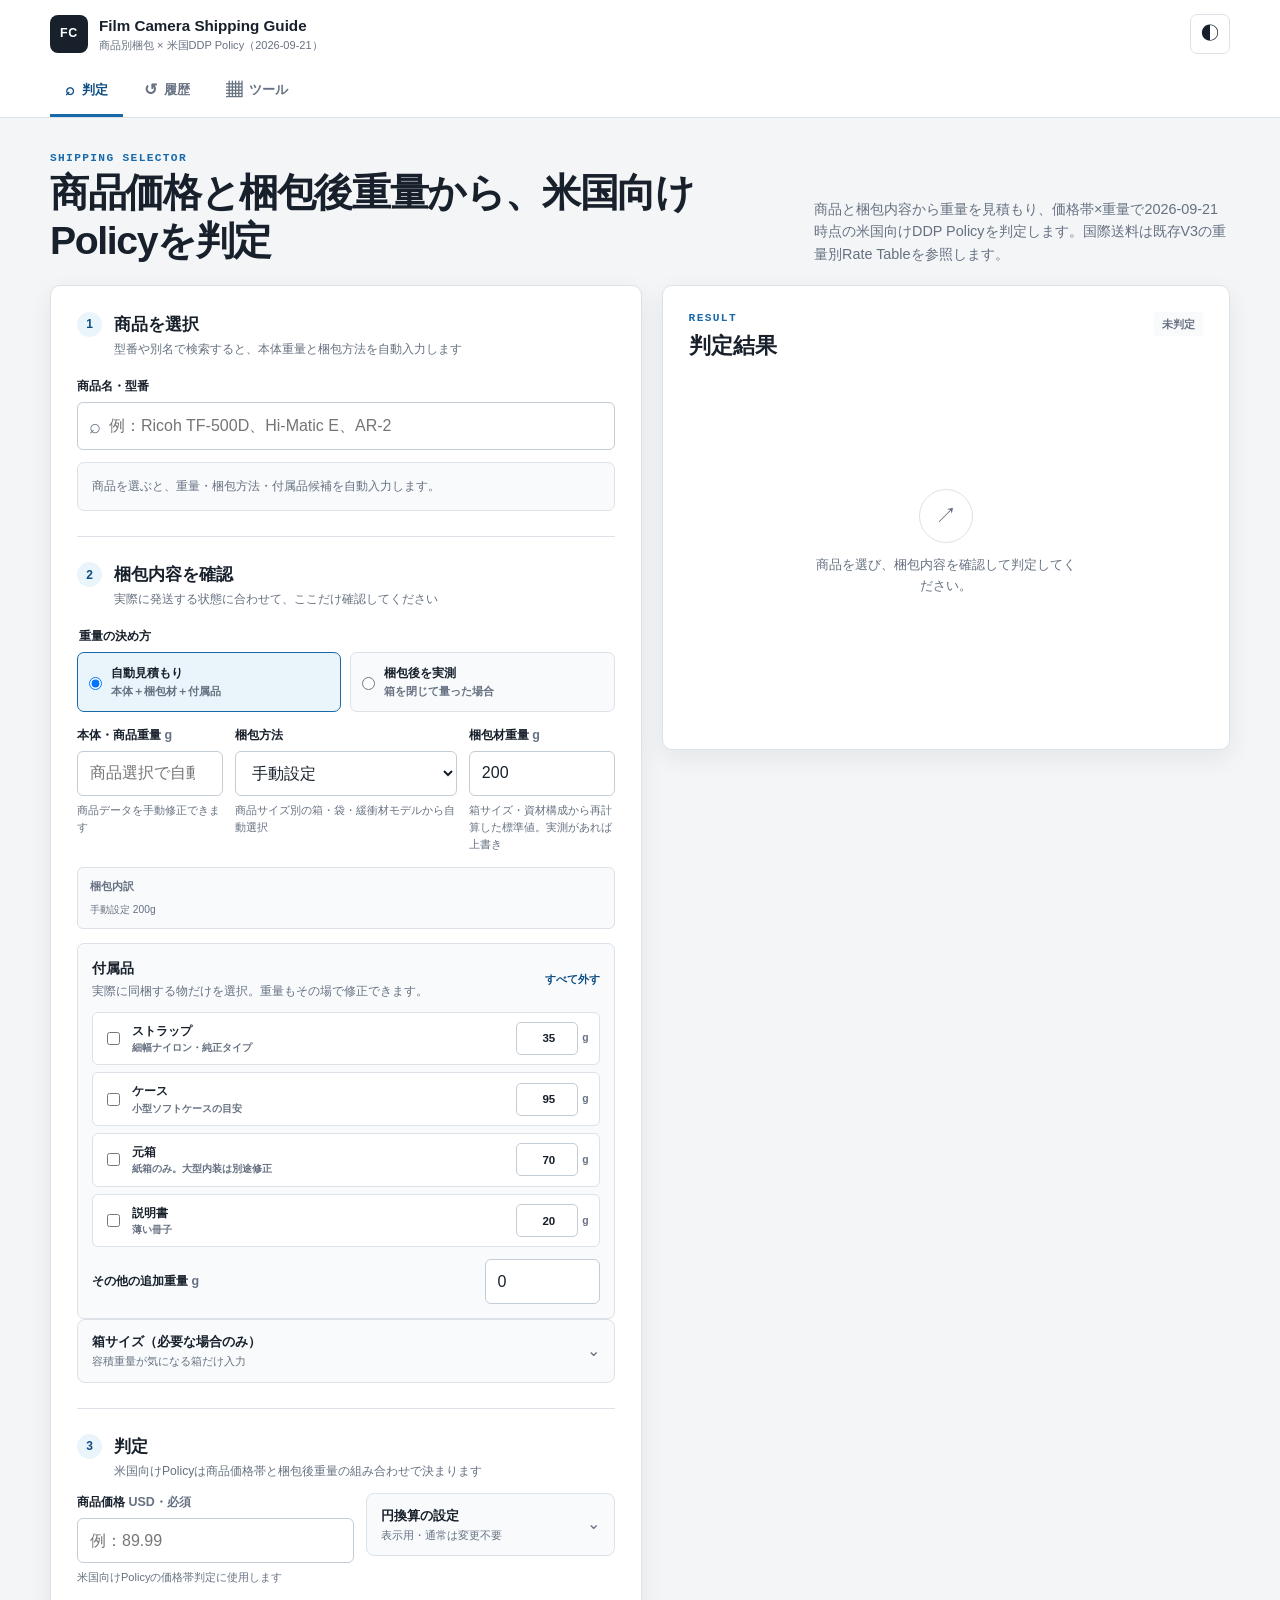
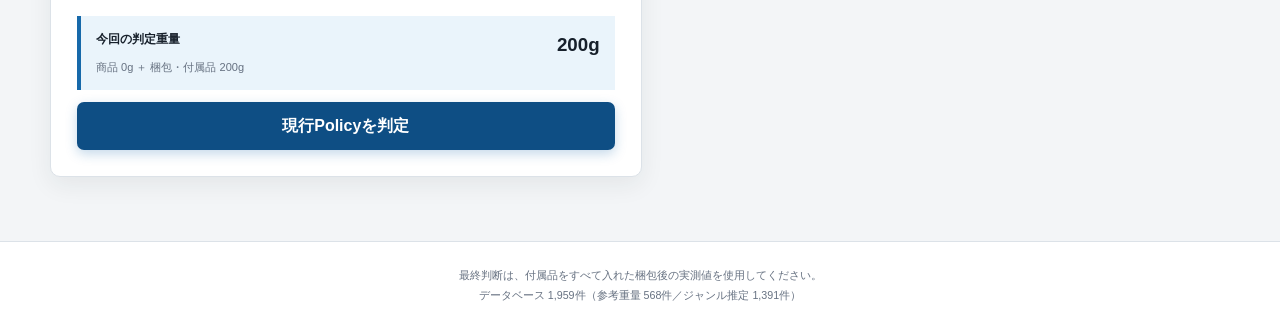
==== commit 2ea496fd: "Fix weight-mode listener runtime error" ====
--- a/index.html
+++ b/index.html
@@ -599,7 +599,7 @@
       else ps.textContent='商品ごとの推奨値を使用';
     }
   }
-  $('input[name="weightMode"]').forEach(r=>r.addEventListener('change',()=>{
+  $$('input[name="weightMode"]').forEach(r=>r.addEventListener('change',()=>{
     const measured=r.value==='measured'&&r.checked;$('#estimateControls').hidden=measured;$('#measuredControls').hidden=!measured;updateCalculatedWeight();
   }));
   ['baseWeight','customExtra','measuredWeight','boxLength','boxWidth','boxHeight'].forEach(id=>$('#'+id).addEventListener('input',updateCalculatedWeight));
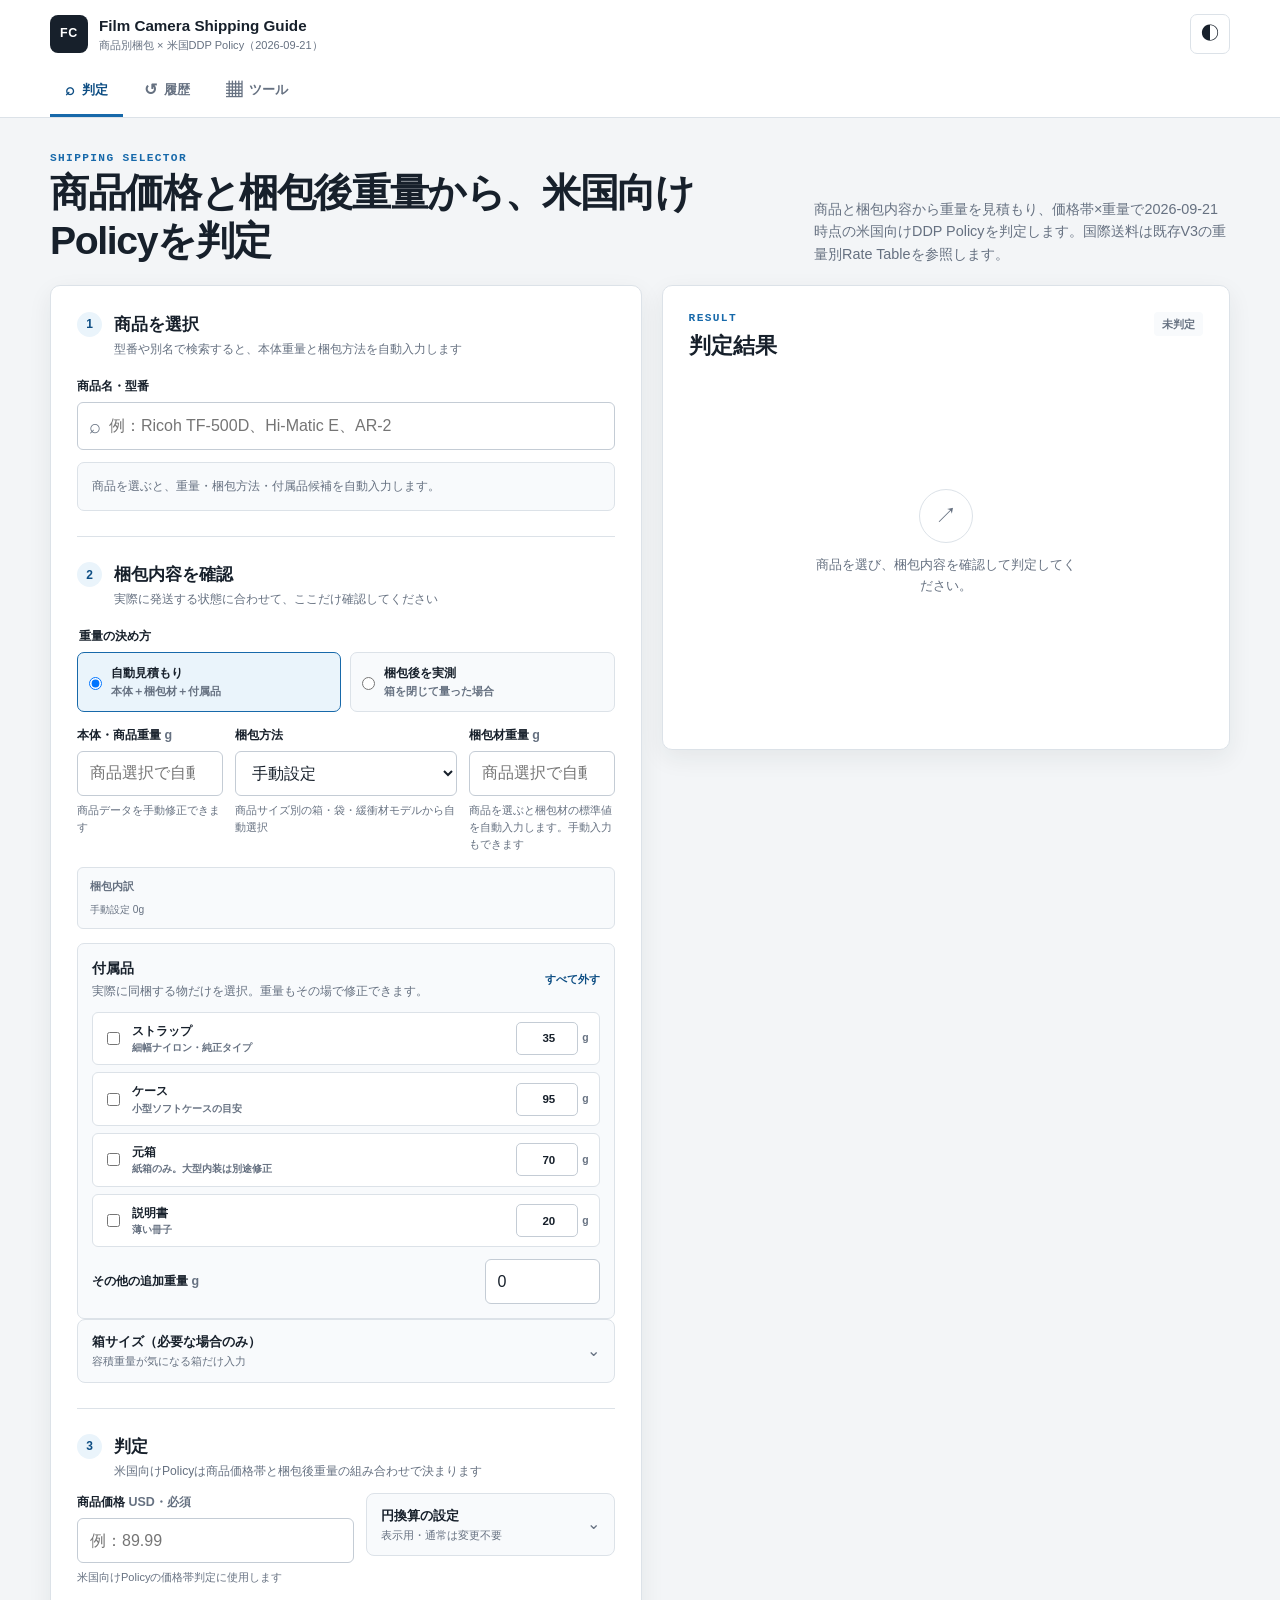
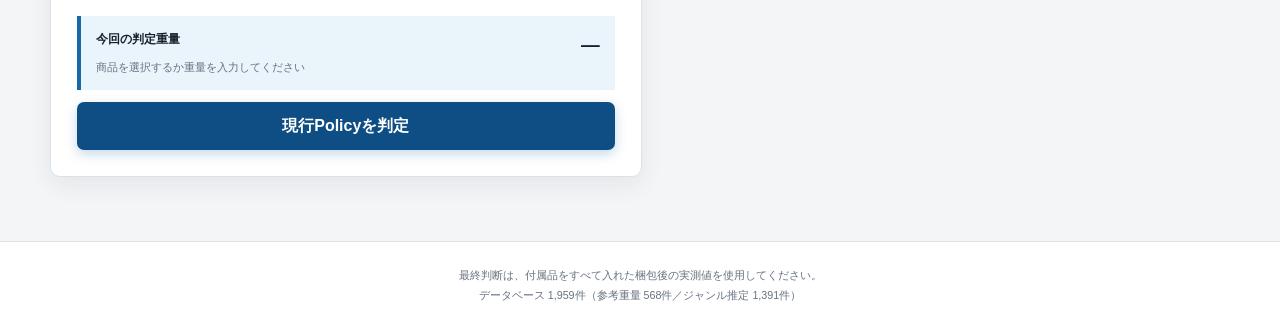
==== commit 00dc01ca: "Fix stale package state and mobile judge flow" ====
--- a/index.html
+++ b/index.html
@@ -81,7 +81,7 @@
   .form-panel,.result-panel{padding:18px}
   .shipping-cards.primary-routes,.all-routes{grid-template-columns:1fr 1fr}
   .primary-routes .shipping-card{min-height:96px;padding:11px}
-  .judge-action-area{position:sticky;bottom:72px;z-index:8;margin:16px -8px -8px;padding:10px 8px 8px;border-top:1px solid var(--line);background:color-mix(in srgb,var(--surface) 94%,transparent);backdrop-filter:blur(10px)}
+  .judge-action-area{position:static;margin:16px 0 0;padding:0;border-top:0;background:transparent;backdrop-filter:none}
   .v3-rule-grid{grid-template-columns:1fr}
   .result-primary-grid{grid-template-columns:1fr}
 }
@@ -134,7 +134,7 @@
             <div class="packing-fields">
               <div class="field"><label for="baseWeight">本体・商品重量 <span>g</span></label><input id="baseWeight" type="number" inputmode="decimal" min="0" step="1" placeholder="商品選択で自動入力"><small id="baseWeightHelp">商品データを手動修正できます</small></div>
               <div class="field"><label for="packingProfile">梱包方法</label><select id="packingProfile"><option value="custom">手動設定</option></select><small>商品サイズ別の箱・袋・緩衝材モデルから自動選択</small></div>
-              <div class="field"><label for="packingWeight">梱包材重量 <span>g</span></label><input id="packingWeight" type="number" inputmode="decimal" min="0" step="1" value="200"><small id="packingHelp">箱サイズ・資材構成から再計算した標準値。実測があれば上書き</small></div>
+              <div class="field"><label for="packingWeight">梱包材重量 <span>g</span></label><input id="packingWeight" type="number" inputmode="decimal" min="0" step="1" placeholder="商品選択で自動入力"><small id="packingHelp">商品を選ぶと梱包材の標準値を自動入力します。手動入力もできます</small></div>
             </div>
             <div id="packingBreakdown" class="packing-breakdown"><span>梱包材の内訳</span><p>商品を選ぶと資材ごとの予測を表示します。</p></div>
 
@@ -483,6 +483,10 @@
 
   function selectItem(item){
     selectedItem=item; $('#productSearch').value=item.name;
+    $('#customExtra').value=0;$('#measuredWeight').value='';
+    ['boxLength','boxWidth','boxHeight'].forEach(id=>$('#'+id).value='');
+    const estimateRadio=$('input[name="weightMode"][value="estimate"]');if(estimateRadio)estimateRadio.checked=true;
+    $('#estimateControls').hidden=false;$('#measuredControls').hidden=true;
     const badge=dataLabel(item),w=effectiveWeight(item),local=localFor(item),profile=profileForItem(item),localPacking=localPackingFor(item);
     $('#selectedItemCard').classList.remove('empty-state-small');
     $('#selectedItemCard').innerHTML=`<div class="selected-title"><div><span class="item-brand">${escapeHtml(item.brand)}</span><h3>${escapeHtml(item.name)}</h3></div><button type="button" id="clearSelected">選択解除</button></div><div class="selected-meta"><span class="tag">${escapeHtml(typeLabel(item.kind))}</span><span class="tag">${escapeHtml(item.genreJa)}</span>${item.format?`<span class="tag">${escapeHtml(item.format)}</span>`:''}${item.mount?`<span class="tag">${escapeHtml(item.mount)}</span>`:''}<span class="quality-badge ${badge.cls}">${escapeHtml(badge.text)}</span></div><div class="selected-weight three"><div><span>${w.type==='estimate'?'推定重量範囲':'本体・商品重量'}</span><strong>${escapeHtml(itemWeightText(item))}</strong></div><div><span>推奨梱包</span><strong>${escapeHtml(profile?.label||'手動')}</strong></div><div><span>梱包加算</span><strong>${fmtG(localPacking ?? item.packingDefaultG ?? profile?.defaultG ?? item.packingMaxG)}</strong></div></div>`;
@@ -496,7 +500,12 @@
     renderPackingBreakdown();renderExtraPresets(item);updateCalculatedWeight();
   }
   function clearSelectedItem(){
-    selectedItem=null;$('#productSearch').value='';$('#baseWeight').value='';$('#packingProfile').value='custom';renderPackingBreakdown();renderExtraPresets(null);
+    selectedItem=null;$('#productSearch').value='';$('#baseWeight').value='';$('#packingProfile').value='custom';$('#packingWeight').value='';
+    $('#customExtra').value=0;$('#measuredWeight').value='';['boxLength','boxWidth','boxHeight'].forEach(id=>$('#'+id).value='');
+    const estimateRadio=$('input[name="weightMode"][value="estimate"]');if(estimateRadio)estimateRadio.checked=true;
+    $('#estimateControls').hidden=false;$('#measuredControls').hidden=true;
+    $('#packingHelp').textContent='商品を選ぶと梱包材の標準値を自動入力します。手動入力もできます';
+    renderPackingBreakdown();renderExtraPresets(null);
     $('#selectedItemCard').className='selected-item empty-state-small';$('#selectedItemCard').textContent='商品を選ぶと、重量と梱包目安を表示します。';updateCalculatedWeight();
   }
 
@@ -646,7 +655,7 @@
     const mode=$('input[name="weightMode"]:checked').value;
     const elements=mode==='measured'
       ? [$('#measuredWeight')]
-      : [$('#baseWeight'),$('#packingWeight'),$('#customExtra'),...$('[data-extra-check]:checked').map(cb=>$(`[data-extra-weight="${CSS.escape(cb.dataset.extraCheck)}"]`))];
+      : [$('#baseWeight'),$('#packingWeight'),$('#customExtra'),...$$('[data-extra-check]:checked').map(cb=>$(`[data-extra-weight="${CSS.escape(cb.dataset.extraCheck)}"]`))];
     return elements.find(el=>el&&el.value!==''&&(!Number.isFinite(Number(el.value))||Number(el.value)<0))||null;
   }
   function judge(event){
